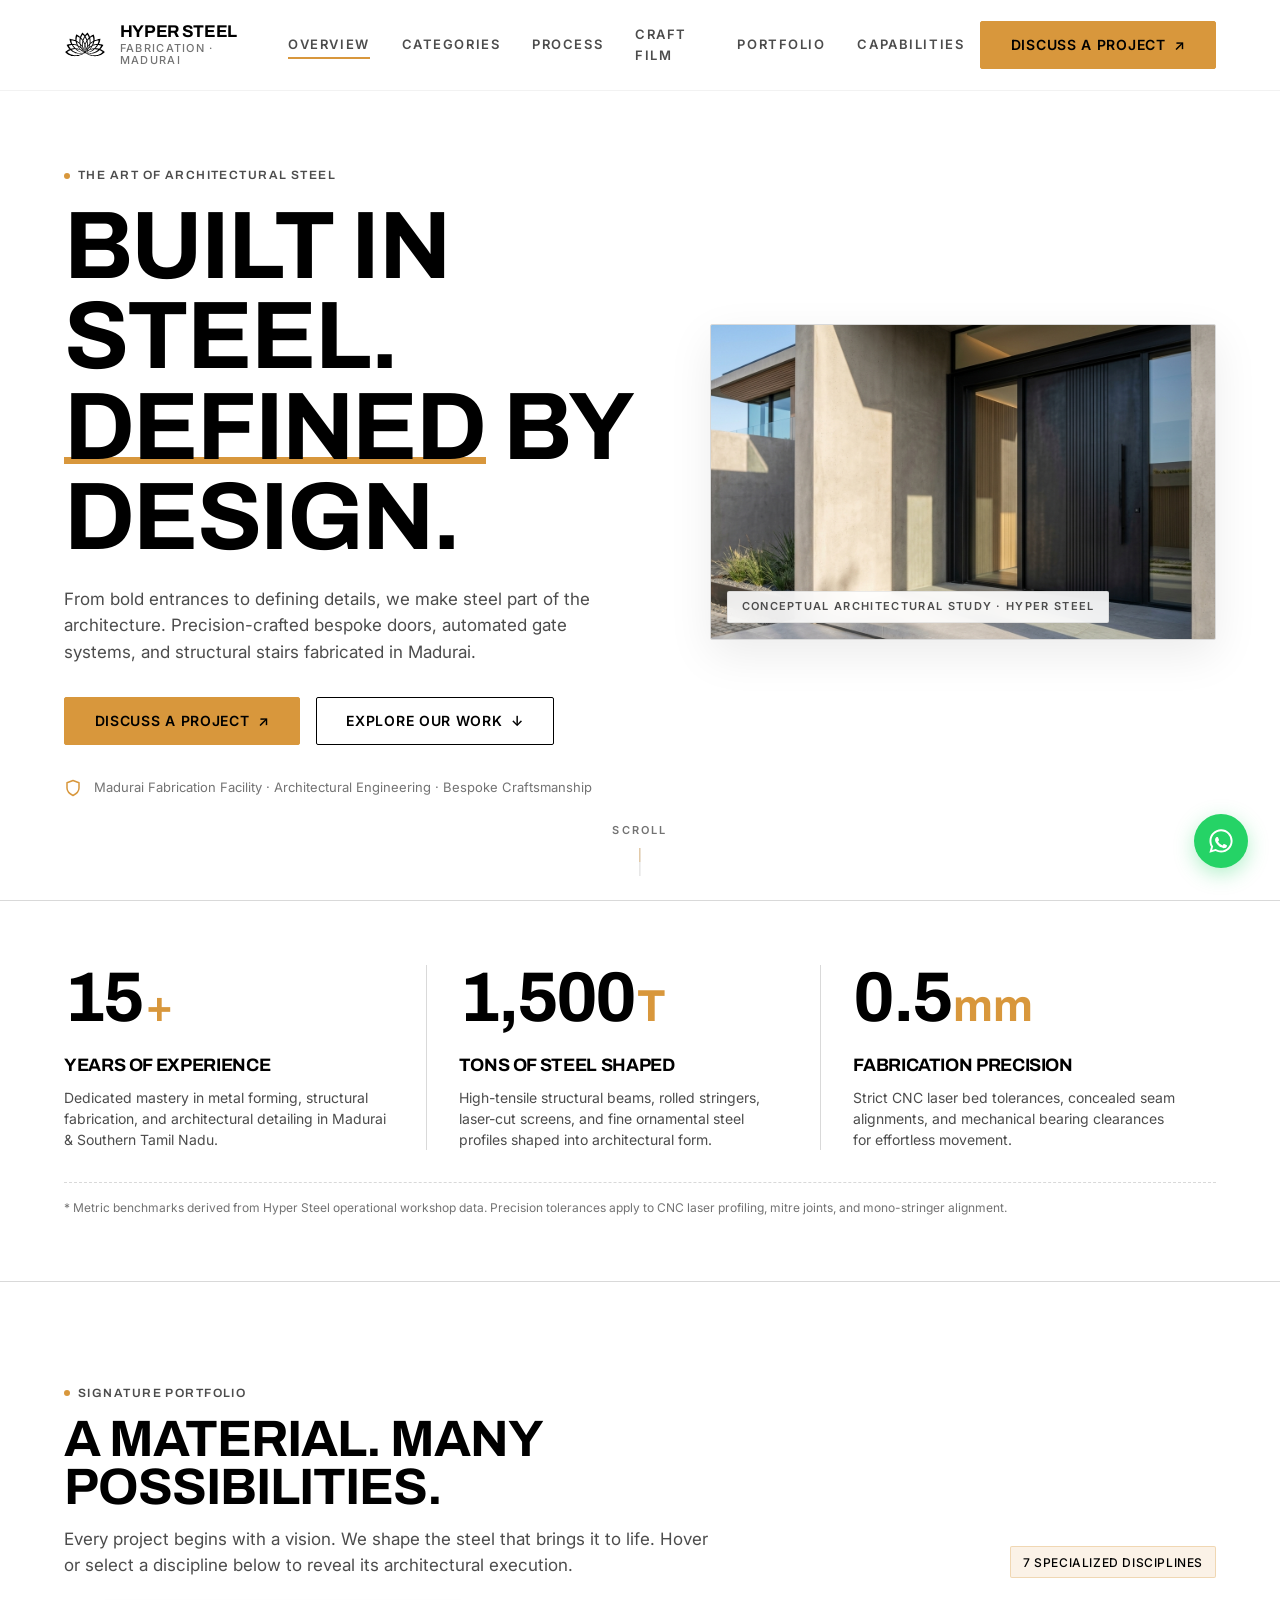
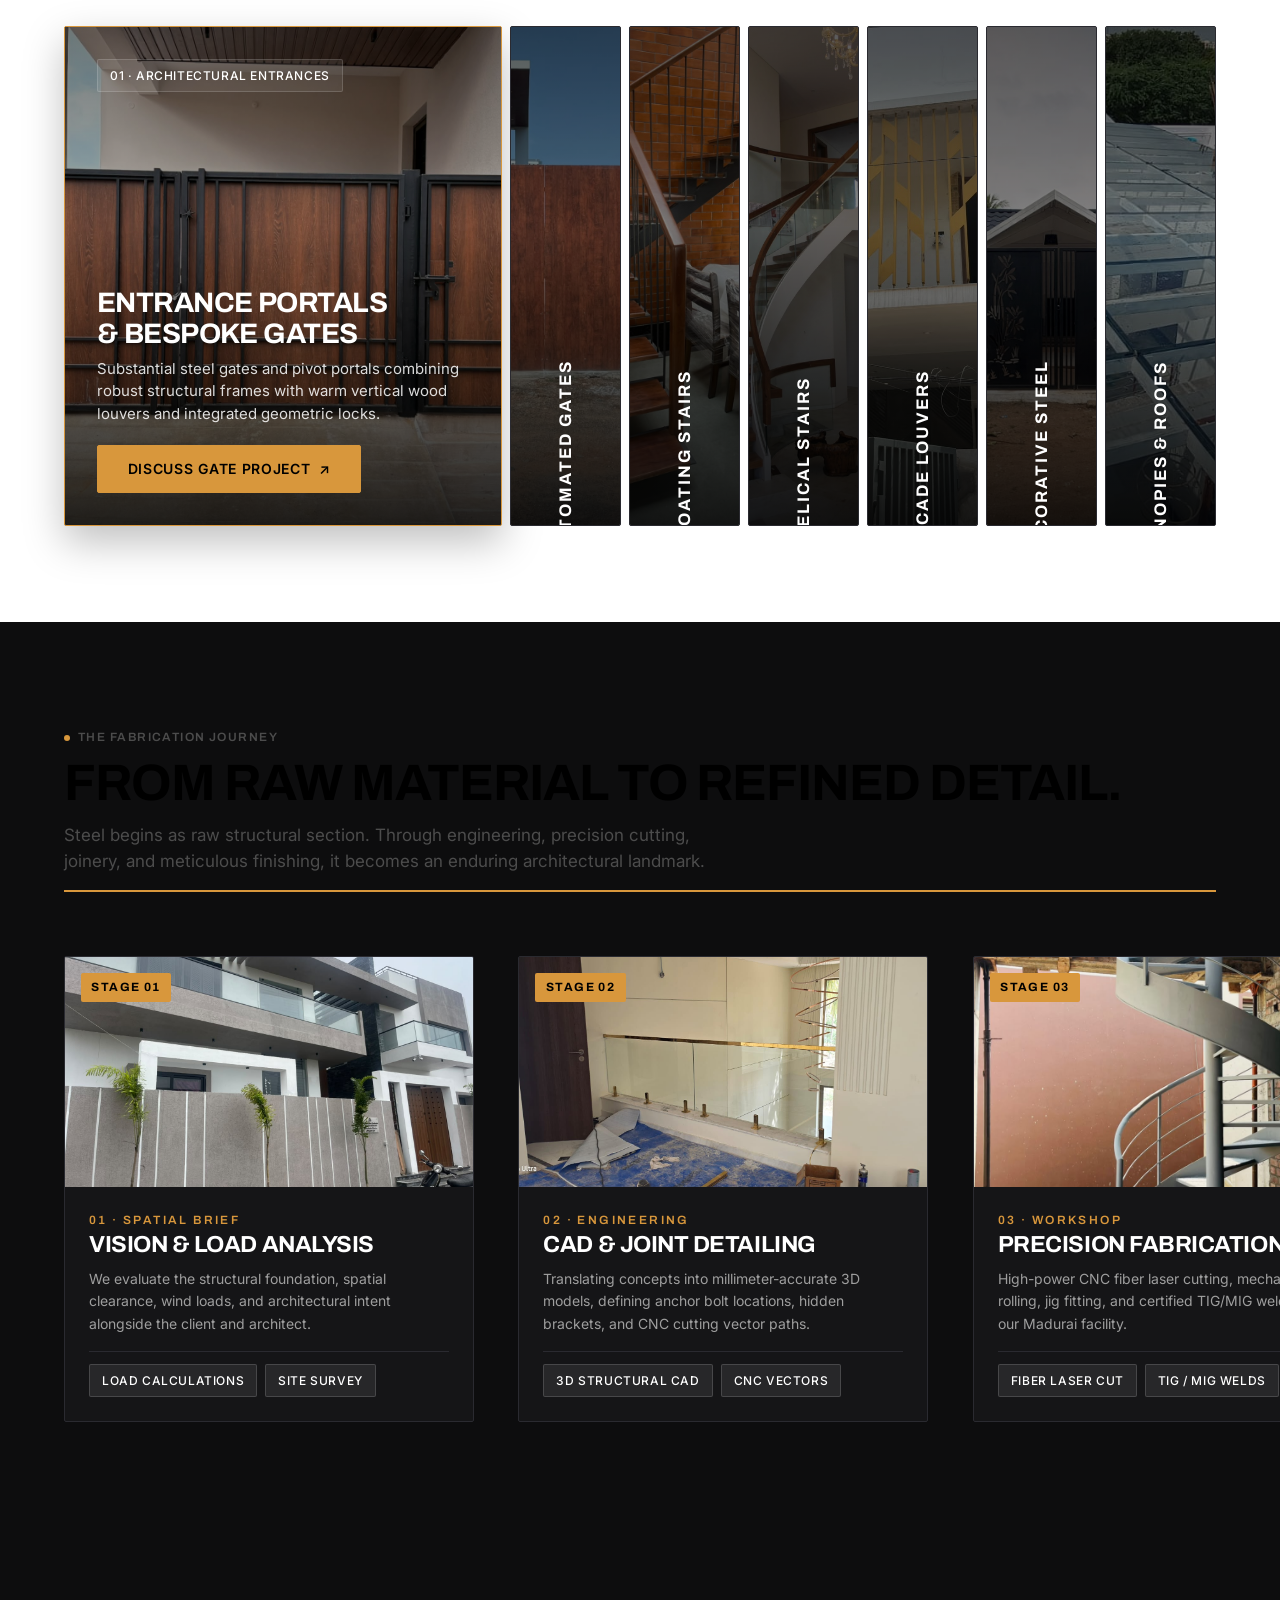
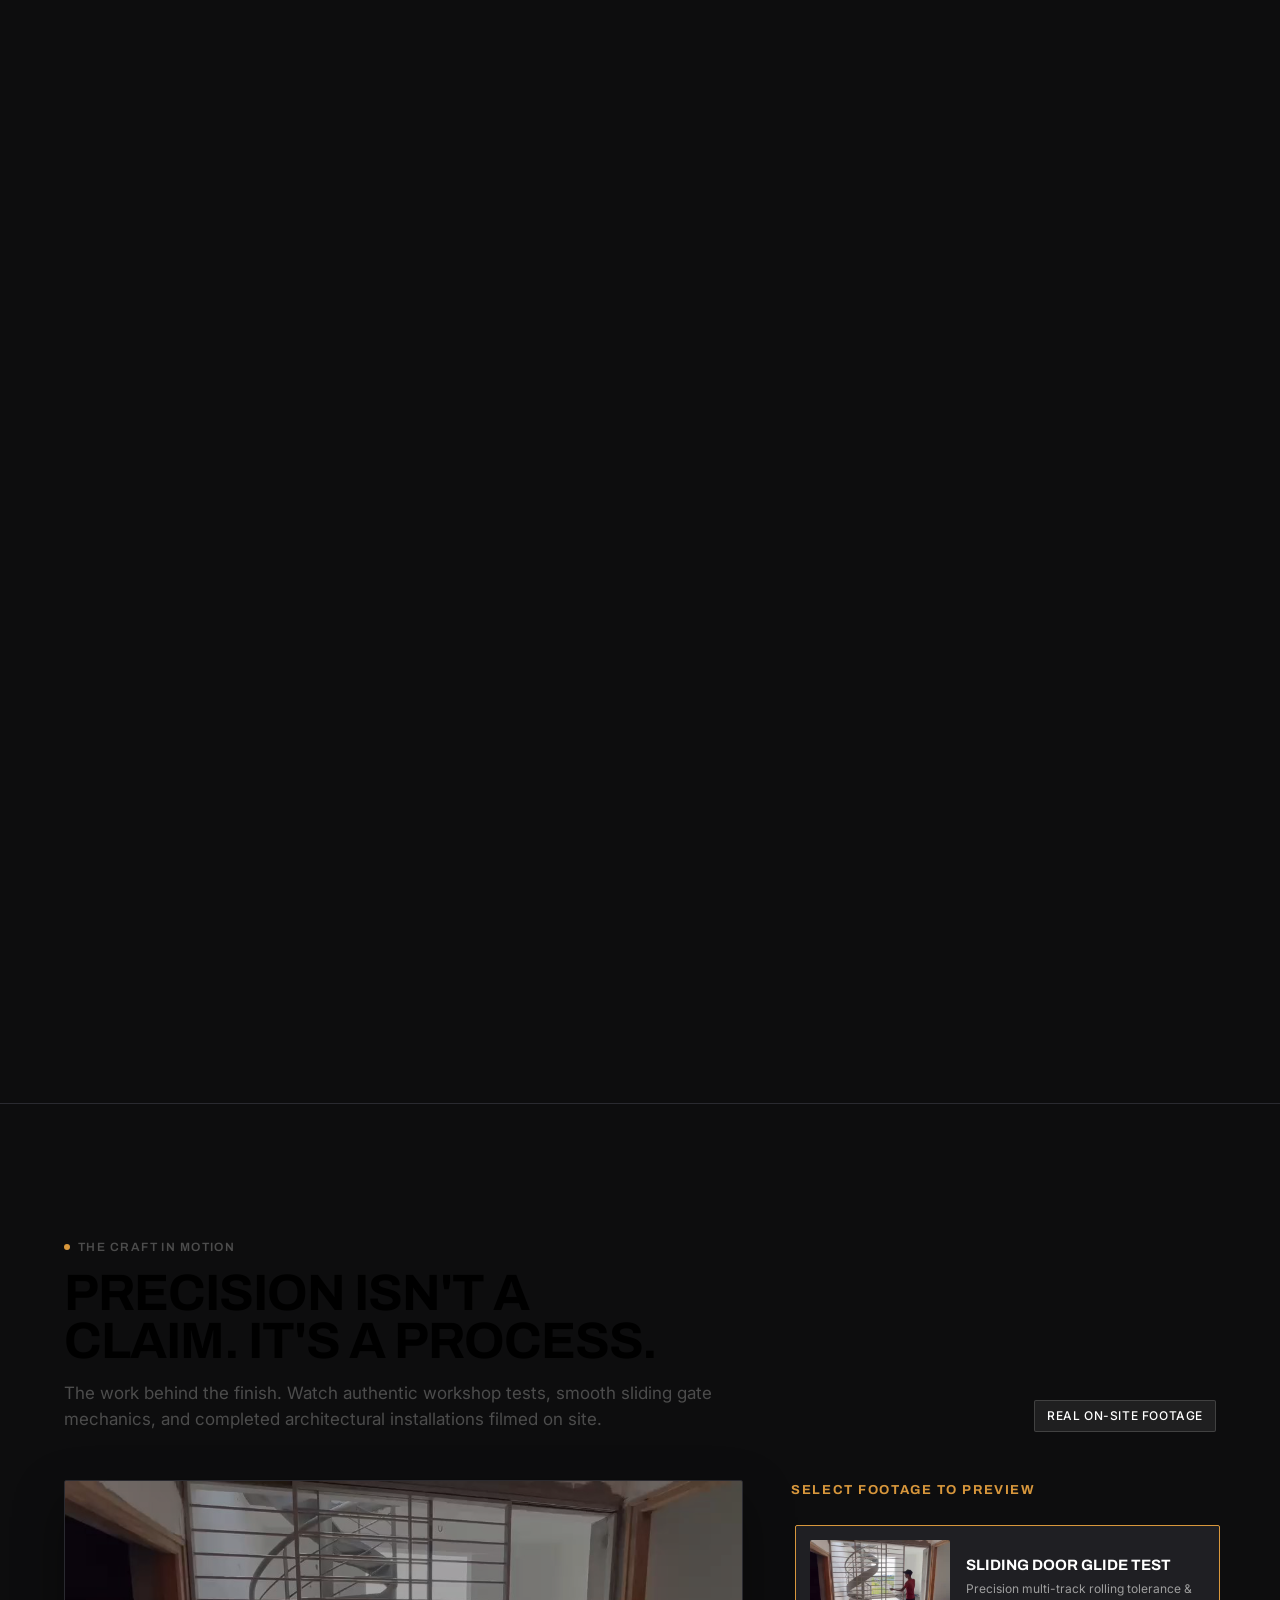
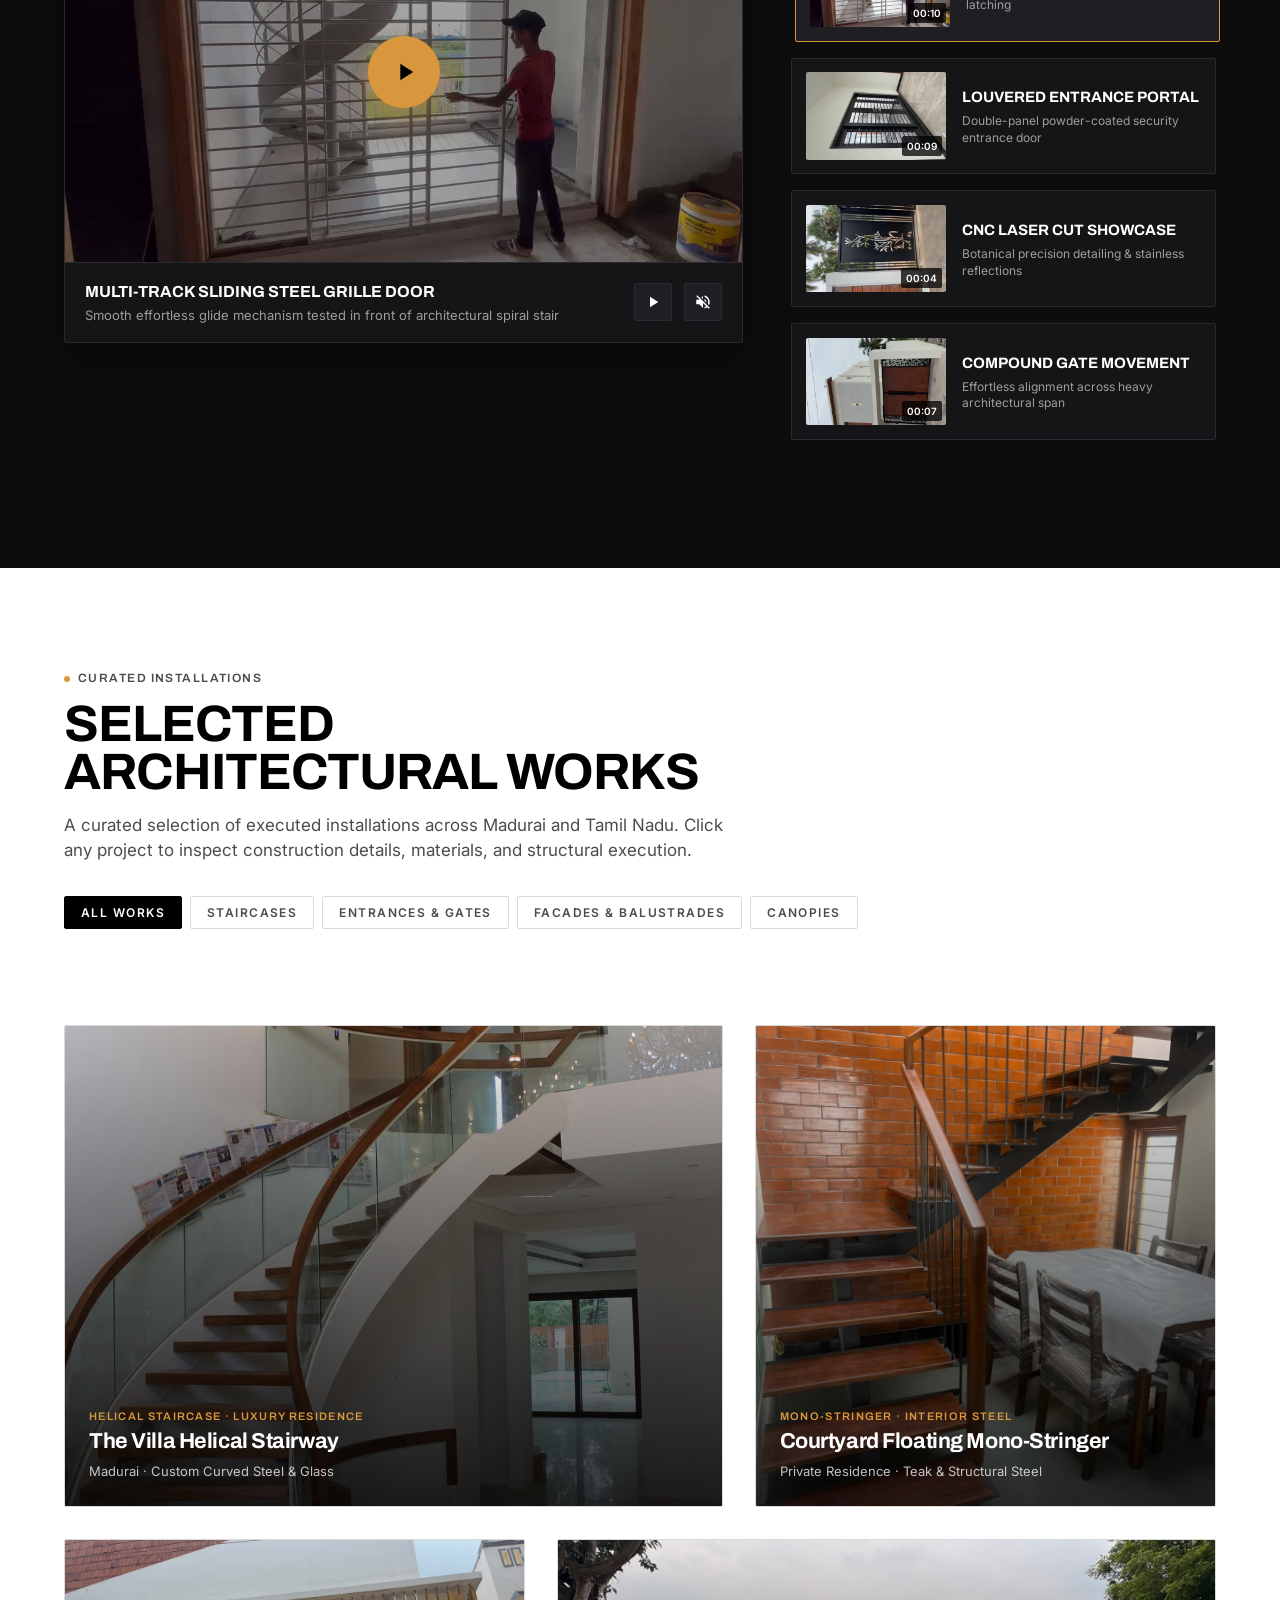
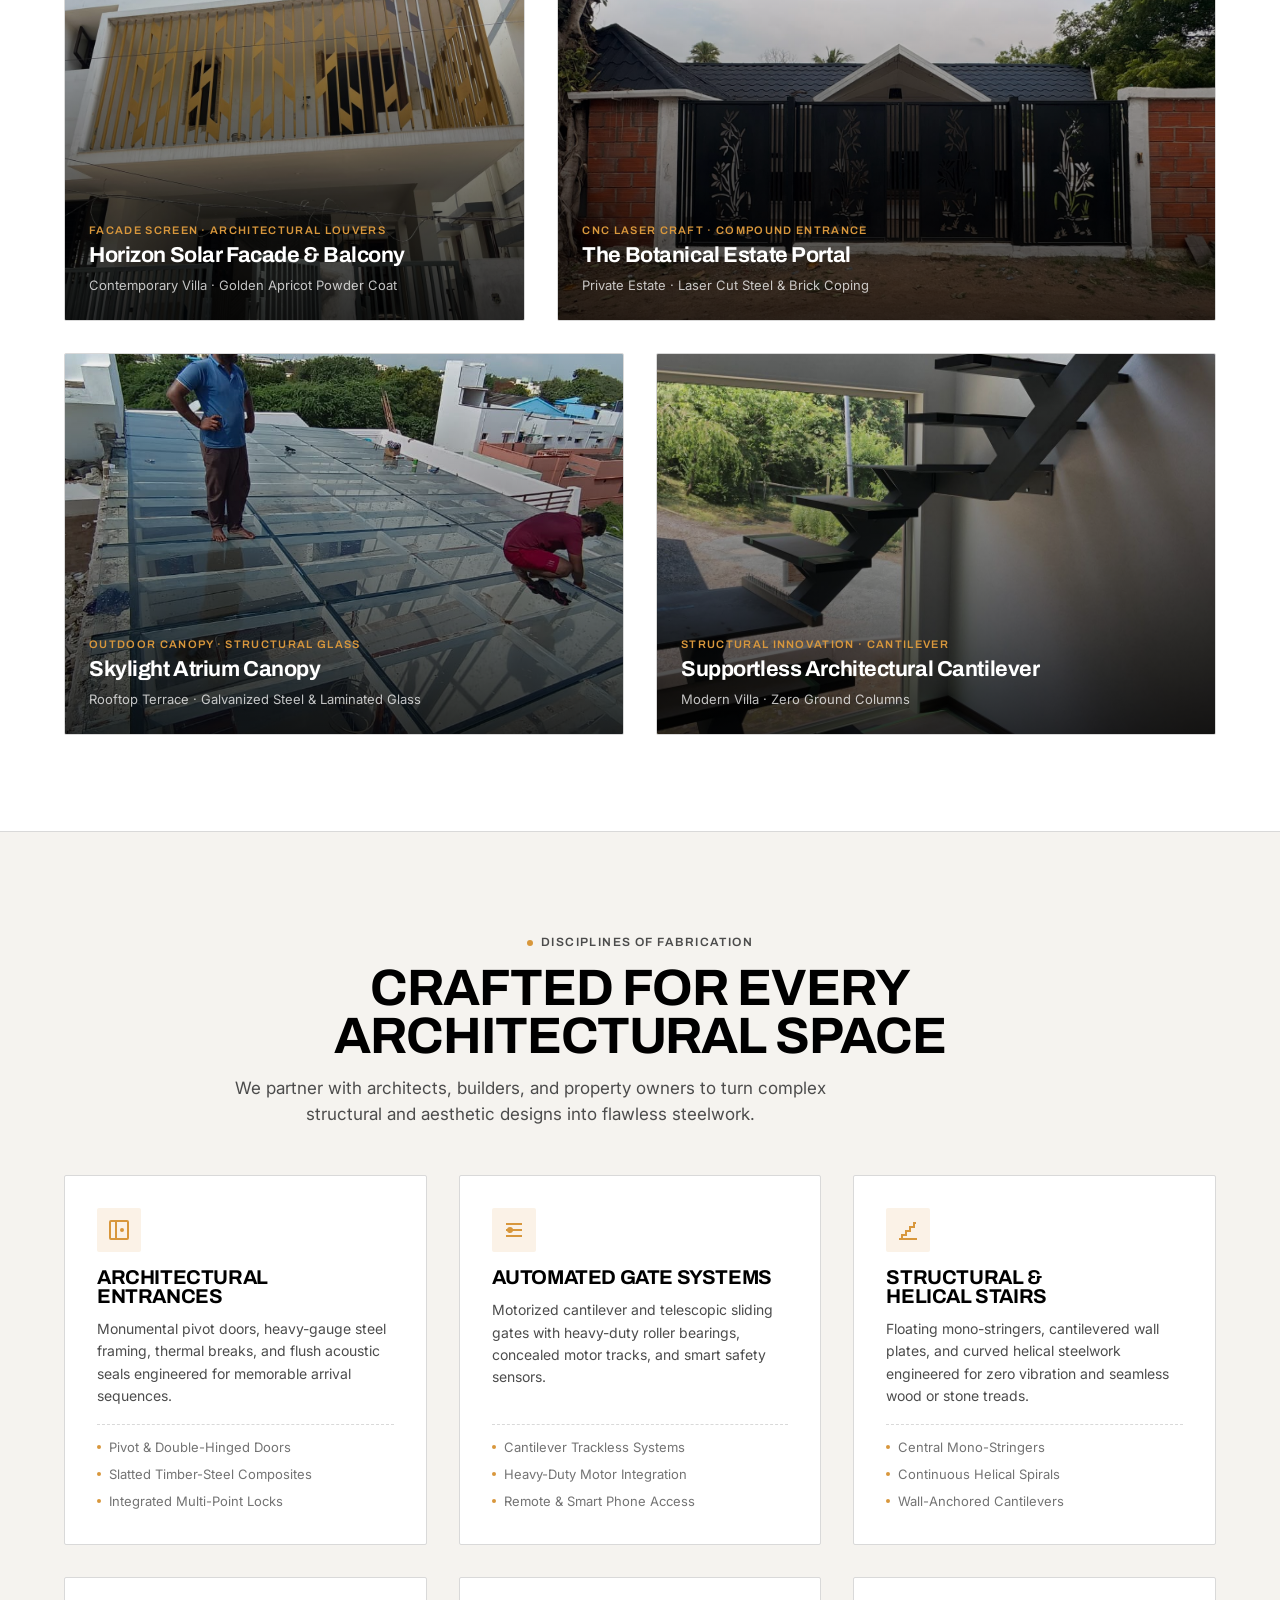
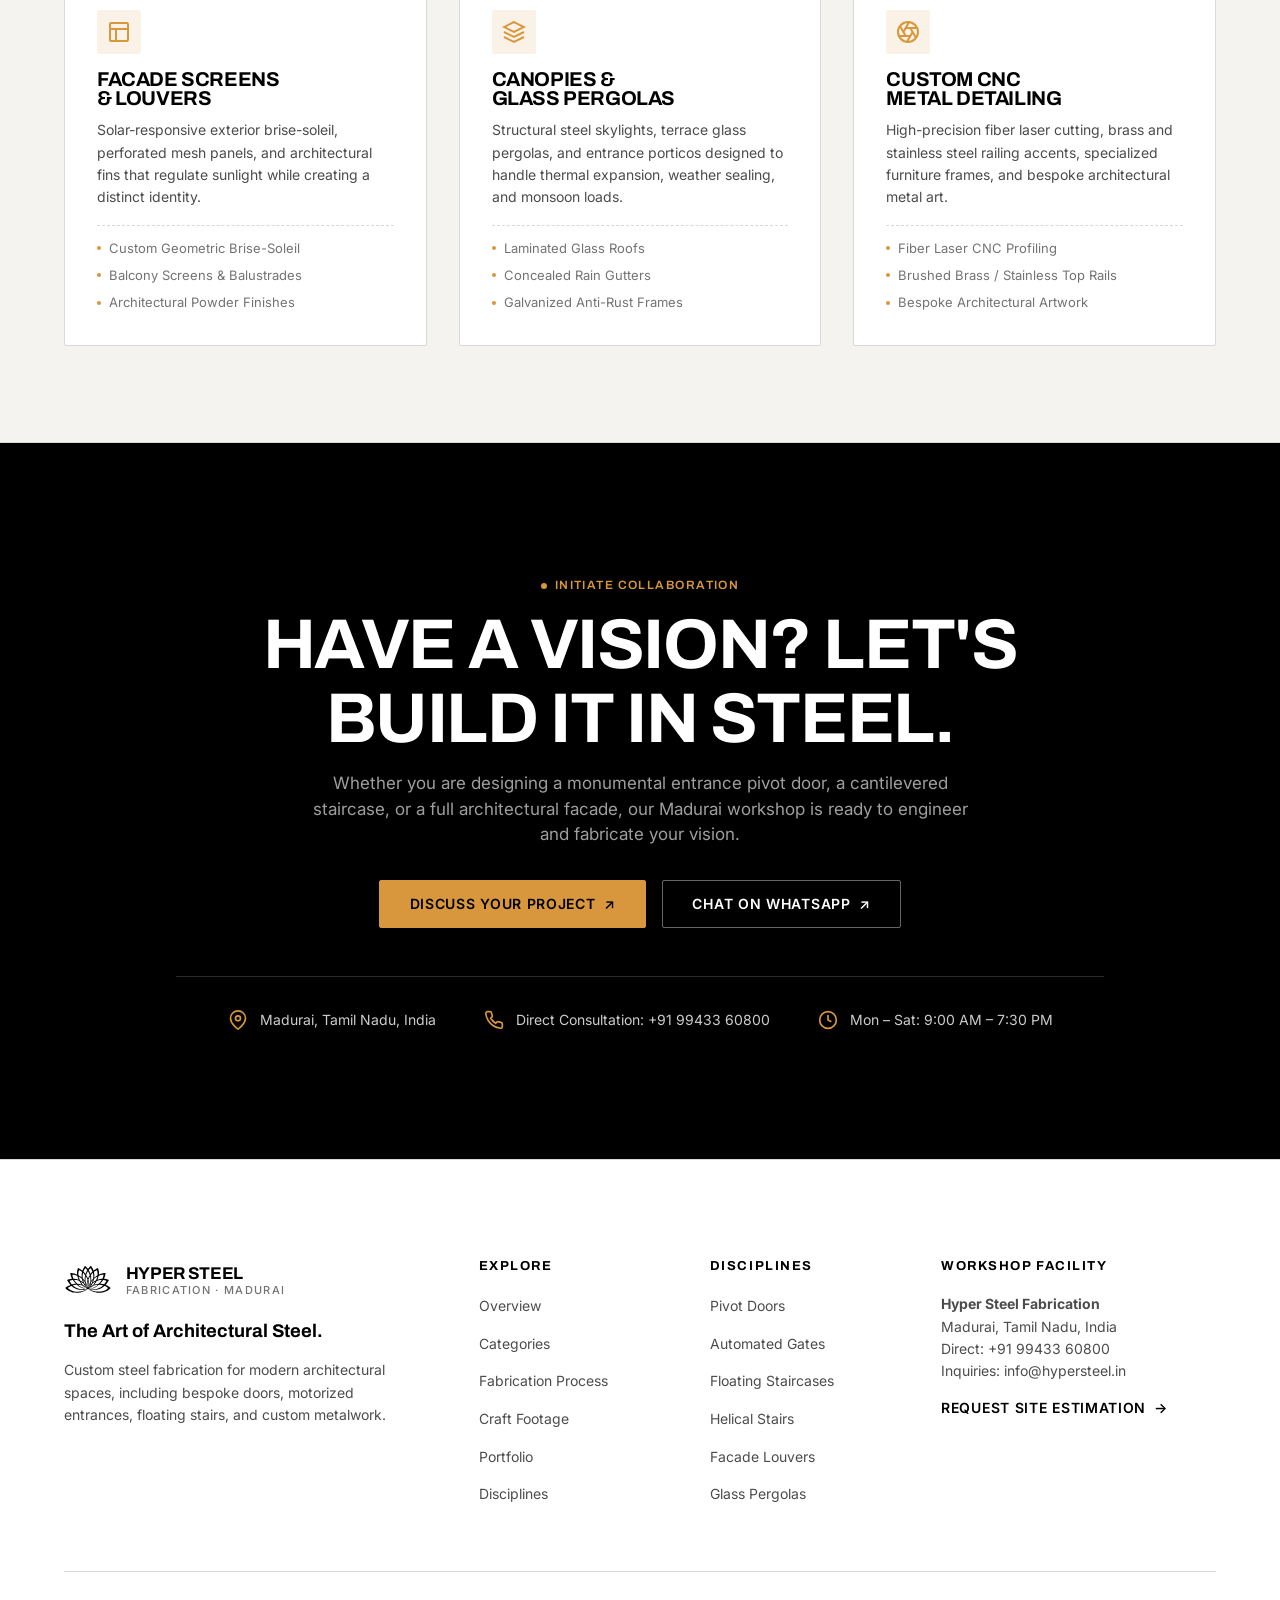
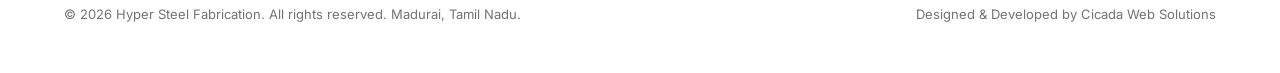
==== index.html @ 9705911a "First Commit" ====
<!DOCTYPE html>
<html lang="en">
<head>
  <meta charset="UTF-8">
  <meta name="viewport" content="width=device-width, initial-scale=1.0">
  <meta name="description" content="Hyper Steel Fabrication — Premium architectural steel fabrication in Madurai, Tamil Nadu. Bespoke steel doors, automated gate systems, floating staircases, helical stairs, canopies, and architectural metalwork.">
  <meta name="theme-color" content="#0D0D0E">

  <!-- Open Graph / Meta -->
  <meta property="og:type" content="website">
  <meta property="og:title" content="Hyper Steel Fabrication — The Art of Architectural Steel">
  <meta property="og:description" content="From bold entrances to defining details, we make steel part of the architecture. Bespoke fabrication in Madurai, Tamil Nadu.">
  <meta property="og:image" content="assets/generated/hero_architectural_steel.jpg">

  <title>Hyper Steel Fabrication — The Art of Architectural Steel · Madurai</title>

  <!-- Google Fonts: Archivo (Headings) & Inter (Body/UI) -->
  <link rel="preconnect" href="https://fonts.googleapis.com">
  <link rel="preconnect" href="https://fonts.gstatic.com" crossorigin>
  <link href="https://fonts.googleapis.com/css2?family=Archivo:ital,wght@0,400;0,500;0,600;0,700;0,800;1,600&family=Inter:wght@300;400;500;600;700&display=swap" rel="stylesheet">

  <!-- Core Design Tokens & Stylesheets -->
  <link rel="stylesheet" href="css/tokens.css">
  <link rel="stylesheet" href="css/base.css">
  <link rel="stylesheet" href="css/components.css">
  <link rel="stylesheet" href="css/sections.css">

  <style>
    /* Inlined enhancement for the authoritative vector brand mark */
    .brand-logo__mark {
      width: 42px;
      height: 42px;
      background-color: var(--color-black);
      -webkit-mask: url('assets/logo_vector.svg') no-repeat center / contain;
      mask: url('assets/logo_vector.svg') no-repeat center / contain;
      transition: background-color var(--duration-fast) ease, transform var(--duration-fast) ease;
      display: inline-block;
      flex-shrink: 0;
    }
    .brand-logo:hover .brand-logo__mark {
      background-color: var(--color-apricot);
      transform: scale(1.05);
    }
    .site-footer .brand-logo__mark {
      width: 48px;
      height: 48px;
    }

    /* Lightbox Modal Enhancements */
    .project-lightbox {
      position: fixed;
      inset: 0;
      z-index: var(--z-modal);
      display: flex;
      align-items: center;
      justify-content: center;
      opacity: 0;
      pointer-events: none;
      transition: opacity var(--duration-normal) ease;
    }
    .project-lightbox.is-active {
      opacity: 1;
      pointer-events: auto;
    }
    .lightbox__backdrop {
      position: absolute;
      inset: 0;
      background-color: rgba(0, 0, 0, 0.85);
      backdrop-filter: blur(8px);
      -webkit-backdrop-filter: blur(8px);
    }
    .lightbox__box {
      position: relative;
      z-index: 2;
      max-width: 900px;
      width: 92%;
      max-height: 90vh;
      background: var(--color-dark-surface);
      border: 1px solid var(--color-dark-border);
      border-radius: var(--radius-sm);
      overflow: hidden;
      display: flex;
      flex-direction: column;
      box-shadow: 0 25px 60px rgba(0,0,0,0.5);
    }
    .lightbox__media-wrap {
      width: 100%;
      height: clamp(300px, 55vh, 520px);
      background-color: #000;
      position: relative;
    }
    .lightbox__image {
      width: 100%;
      height: 100%;
      object-fit: contain;
    }
    .lightbox__info {
      padding: 1.5rem;
      background: var(--color-dark-card);
      color: var(--color-white);
    }
    .lightbox__close {
      position: absolute;
      top: 1rem;
      right: 1rem;
      width: 40px;
      height: 40px;
      background: rgba(0,0,0,0.6);
      border: 1px solid rgba(255,255,255,0.2);
      border-radius: var(--radius-sm);
      color: #fff;
      display: flex;
      align-items: center;
      justify-content: center;
      cursor: pointer;
      z-index: 10;
      transition: background var(--duration-fast) ease;
    }
    .lightbox__close:hover {
      background: var(--color-apricot);
      color: #000;
    }
  </style>
</head>
<body>
  <!-- Accessible Skip Link -->
  <a href="#main-content" class="skip-link">Skip to main content</a>

  <!-- ========================================================================
       01 — HEADER & NAVIGATION
       ======================================================================== -->
  <header class="site-header" role="banner">
    <div class="container">
      <div class="site-header__inner">
        <!-- Authoritative Brand Logo -->
        <a href="#hero" class="brand-logo" aria-label="Hyper Steel Fabrication Homepage">
          <span class="brand-logo__mark" aria-hidden="true"></span>
          <div class="brand-logo__meta">
            <span class="brand-logo__name">HYPER STEEL</span>
            <span class="brand-logo__location">Fabrication · Madurai</span>
          </div>
        </a>

        <!-- Desktop Navigation -->
        <nav class="site-nav" role="navigation" aria-label="Primary Navigation">
          <a href="#hero" class="site-nav__link is-active">Overview</a>
          <a href="#gallery" class="site-nav__link">Categories</a>
          <a href="#timeline" class="site-nav__link">Process</a>
          <a href="#craft-videos" class="site-nav__link">Craft Film</a>
          <a href="#projects" class="site-nav__link">Portfolio</a>
          <a href="#capabilities" class="site-nav__link">Capabilities</a>
        </nav>

        <!-- Actions -->
        <div class="header-actions">
          <button type="button" class="btn btn--primary js-open-enquiry" data-service="General Project Consultation">
            <span>Discuss a Project</span>
            <span class="btn__icon" aria-hidden="true">↗</span>
          </button>
          
          <button type="button" class="mobile-menu-btn" aria-label="Toggle navigation menu" aria-expanded="false" aria-controls="mobile-drawer">
            <span></span>
            <span></span>
            <span></span>
          </button>
        </div>
      </div>
    </div>
  </header>

  <!-- Mobile Drawer Menu -->
  <div class="mobile-drawer__backdrop" aria-hidden="true"></div>
  <div id="mobile-drawer" class="mobile-drawer" role="dialog" aria-modal="true" aria-label="Navigation Menu">
    <div>
      <div class="mobile-drawer__header">
        <a href="#hero" class="brand-logo">
          <span class="brand-logo__mark" aria-hidden="true"></span>
          <div class="brand-logo__meta">
            <span class="brand-logo__name">HYPER STEEL</span>
            <span class="brand-logo__location">Madurai, TN</span>
          </div>
        </a>
        <button type="button" class="mobile-drawer__close modal-close-btn" aria-label="Close navigation menu">✕</button>
      </div>

      <nav class="mobile-drawer__nav">
        <a href="#hero" class="mobile-drawer__link">01 · Overview</a>
        <a href="#gallery" class="mobile-drawer__link">02 · Categories</a>
        <a href="#timeline" class="mobile-drawer__link">03 · Process</a>
        <a href="#craft-videos" class="mobile-drawer__link">04 · Craft Film</a>
        <a href="#projects" class="mobile-drawer__link">05 · Portfolio</a>
        <a href="#capabilities" class="mobile-drawer__link">06 · Capabilities</a>
        <a href="#contact" class="mobile-drawer__link">07 · Contact</a>
      </nav>
    </div>

    <div>
      <p style="font-size: 0.8125rem; color: var(--color-text-muted); margin-bottom: 1rem;">
        Custom architectural steel fabrication for residences, commercial landmarks, and discerning architects across Tamil Nadu.
      </p>
      <button type="button" class="btn btn--primary js-open-enquiry" style="width: 100%;">
        <span>Discuss Your Project</span>
        <span class="btn__icon" aria-hidden="true">↗</span>
      </button>
    </div>
  </div>

  <main id="main-content">
    <!-- ========================================================================
         02 — HERO SECTION: THE ART OF ARCHITECTURAL STEEL
         ======================================================================== -->
    <section id="hero" class="hero" aria-label="Introduction">
      <div class="container">
        <div class="hero__grid">
          <!-- Text Content -->
          <div class="hero__content">
            <div class="eyebrow hero__eyebrow">
              <span class="eyebrow__dot" aria-hidden="true"></span>
              <span>The Art of Architectural Steel</span>
            </div>

            <h1 class="hero__headline">
              BUILT IN STEEL.<br>
              <span class="highlight-word">DEFINED</span> BY DESIGN.
            </h1>

            <p class="hero__lead">
              From bold entrances to defining details, we make steel part of the architecture. Precision-crafted bespoke doors, automated gate systems, and structural stairs fabricated in Madurai.
            </p>

            <div class="hero__actions">
              <button type="button" class="btn btn--primary js-open-enquiry" data-service="Architectural Entrance">
                <span>Discuss a Project</span>
                <span class="btn__icon" aria-hidden="true">↗</span>
              </button>

              <a href="#gallery" class="btn btn--secondary btn--down">
                <span>Explore Our Work</span>
                <span class="btn__icon" aria-hidden="true">↓</span>
              </a>
            </div>

            <div class="hero__footer-note">
              <svg width="18" height="18" viewBox="0 0 24 24" fill="none" stroke="currentColor" stroke-width="2" stroke-linecap="round" stroke-linejoin="round" aria-hidden="true">
                <path d="M12 22s8-4 8-10V5l-8-3-8 3v7c0 6 8 10 8 10z"></path>
              </svg>
              <span>Madurai Fabrication Facility · Architectural Engineering · Bespoke Craftsmanship</span>
            </div>
          </div>

          <!-- Hero Architectural Media Display -->
          <div class="hero__media-wrapper">
            <div class="hero__media-card">
              <img 
                src="assets/generated/hero_architectural_steel.jpg" 
                alt="Bespoke monumental black architectural steel pivot door set in natural limestone portico"
                class="hero__image"
                width="1600"
                height="1000"
                fetchpriority="high"
              >
              <div class="hero__media-badge">
                <span>Conceptual Architectural Study · Hyper Steel</span>
              </div>
            </div>
          </div>
        </div>
      </div>

      <!-- Scroll cue -->
      <div class="hero__scroll-indicator" role="button" tabindex="0" aria-label="Scroll to metrics section">
        <span>Scroll</span>
        <div class="hero__scroll-line" aria-hidden="true"></div>
      </div>
    </section>

    <!-- ========================================================================
         03 — THE NUMBERS: PROOF OF CRAFT
         ======================================================================== -->
    <section id="metrics" class="metrics-section" aria-label="Fabrication Metrics">
      <div class="container">
        <div class="metrics-grid">
          <!-- Metric 1 -->
          <div class="metric-item">
            <div class="metric-item__value-wrap">
              <span class="metric-item__number" data-target="15">15</span>
              <span class="metric-item__accent">+</span>
            </div>
            <div class="metric-item__label">Years of Experience</div>
            <p class="metric-item__desc">
              Dedicated mastery in metal forming, structural fabrication, and architectural detailing in Madurai & Southern Tamil Nadu.
            </p>
          </div>

          <!-- Metric 2 -->
          <div class="metric-item">
            <div class="metric-item__value-wrap">
              <span class="metric-item__number" data-target="1500">1,500</span>
              <span class="metric-item__accent">T</span>
            </div>
            <div class="metric-item__label">Tons of Steel Shaped</div>
            <p class="metric-item__desc">
              High-tensile structural beams, rolled stringers, laser-cut screens, and fine ornamental steel profiles shaped into architectural form.
            </p>
          </div>

          <!-- Metric 3 -->
          <div class="metric-item">
            <div class="metric-item__value-wrap">
              <span class="metric-item__number" data-target="0.5" data-decimal="true">0.5</span>
              <span class="metric-item__accent">mm</span>
            </div>
            <div class="metric-item__label">Fabrication Precision</div>
            <p class="metric-item__desc">
              Strict CNC laser bed tolerances, concealed seam alignments, and mechanical bearing clearances for effortless movement.
            </p>
          </div>
        </div>

        <div class="metrics-footnote">
          * Metric benchmarks derived from Hyper Steel operational workshop data. Precision tolerances apply to CNC laser profiling, mitre joints, and mono-stringer alignment.
        </div>
      </div>
    </section>

    <!-- ========================================================================
         04 — SIGNATURE CATEGORY GALLERY (THE MAIN INTERACTION)
         ======================================================================== -->
    <section id="gallery" class="gallery-section" aria-label="Signature Categories">
      <div class="container">
        <div class="section-header section-header--split">
          <div class="section-header__text">
            <div class="eyebrow">
              <span class="eyebrow__dot" aria-hidden="true"></span>
              <span>Signature Portfolio</span>
            </div>
            <h2 class="section-title">A MATERIAL. MANY POSSIBILITIES.</h2>
            <p class="section-lead">
              Every project begins with a vision. We shape the steel that brings it to life. Hover or select a discipline below to reveal its architectural execution.
            </p>
          </div>
          <div class="section-header__badge">
            <span class="badge badge--apricot">7 Specialized Disciplines</span>
          </div>
        </div>

        <!-- 7 Narrow Vertical Interactive Panels -->
        <div class="category-gallery" role="tablist" aria-label="Steel Fabrication Categories">
          
          <!-- Panel 1: Architectural Entrances -->
          <div class="category-panel is-expanded" role="tab" tabindex="0" aria-expanded="true" aria-label="Architectural Entrances">
            <div class="category-panel__media-bg">
              <img src="assets/stylish_gate.jpeg" alt="Architectural blackened steel entrance gate with vertical timber panels" class="category-panel__img" loading="lazy">
              <div class="category-panel__overlay"></div>
            </div>

            <!-- Vertical Collapsed State Label -->
            <div class="category-panel__collapsed-label" aria-hidden="true">
              <span class="panel-index">01</span>
              <span class="panel-vertical-title">ENTRANCES</span>
            </div>

            <!-- Expanded State Details -->
            <div class="category-panel__expanded-content">
              <div class="expanded-top">
                <span class="badge badge--dark">01 · ARCHITECTURAL ENTRANCES</span>
              </div>
              <div class="expanded-bottom">
                <h3 class="expanded-title">ENTRANCE PORTALS & BESPOKE GATES</h3>
                <p class="expanded-desc">
                  Substantial steel gates and pivot portals combining robust structural frames with warm vertical wood louvers and integrated geometric locks.
                </p>
                <div class="category-panel__cta">
                  <button type="button" class="btn btn--primary js-open-enquiry" data-service="Architectural Entrances">
                    <span>Discuss Gate Project</span>
                    <span class="btn__icon" aria-hidden="true">↗</span>
                  </button>
                </div>
              </div>
            </div>
          </div>

          <!-- Panel 2: Automated Gates -->
          <div class="category-panel" role="tab" tabindex="0" aria-expanded="false" aria-label="Automated Gates">
            <div class="category-panel__media-bg">
              <img src="assets/automated_gate.jpeg" alt="Automated motorized compound gate with laser cut decorative panel" class="category-panel__img" loading="lazy">
              <div class="category-panel__overlay"></div>
            </div>

            <div class="category-panel__collapsed-label" aria-hidden="true">
              <span class="panel-index">02</span>
              <span class="panel-vertical-title">AUTOMATED GATES</span>
            </div>

            <div class="category-panel__expanded-content">
              <div class="expanded-top">
                <span class="badge badge--dark">02 · AUTOMATION</span>
              </div>
              <div class="expanded-bottom">
                <h3 class="expanded-title">MOTORIZED & CANTILEVER GATES</h3>
                <p class="expanded-desc">
                  Heavy-duty electric automation mechanisms integrated within architectural facades, featuring custom CNC geometric screens and remote motor drive.
                </p>
                <div class="category-panel__cta">
                  <button type="button" class="btn btn--primary js-open-enquiry" data-service="Automated Gate Systems">
                    <span>Enquire Automation</span>
                    <span class="btn__icon" aria-hidden="true">↗</span>
                  </button>
                </div>
              </div>
            </div>
          </div>

          <!-- Panel 3: Cantilever & Floating Stairs -->
          <div class="category-panel" role="tab" tabindex="0" aria-expanded="false" aria-label="Floating Stairs">
            <div class="category-panel__media-bg">
              <img src="assets/floating_staircase.jpeg" alt="Floating steel mono-stringer staircase with solid teakwood steps against brick wall" class="category-panel__img" loading="lazy">
              <div class="category-panel__overlay"></div>
            </div>

            <div class="category-panel__collapsed-label" aria-hidden="true">
              <span class="panel-index">03</span>
              <span class="panel-vertical-title">FLOATING STAIRS</span>
            </div>

            <div class="category-panel__expanded-content">
              <div class="expanded-top">
                <span class="badge badge--dark">03 · STRUCTURAL CIRCULATION</span>
              </div>
              <div class="expanded-bottom">
                <h3 class="expanded-title">CANTILEVER & MONO-STRINGERS</h3>
                <p class="expanded-desc">
                  Sculpted central steel mono-stringers and wall-cantilevered brackets paired with solid hardwood treads, creating an open, weightless architectural ascent.
                </p>
                <div class="category-panel__cta">
                  <button type="button" class="btn btn--primary js-open-enquiry" data-service="Floating Steel Staircases">
                    <span>Explore Staircase Designs</span>
                    <span class="btn__icon" aria-hidden="true">↗</span>
                  </button>
                </div>
              </div>
            </div>
          </div>

          <!-- Panel 4: Curved & Helical Stairways -->
          <div class="category-panel" role="tab" tabindex="0" aria-expanded="false" aria-label="Curved Stairways">
            <div class="category-panel__media-bg">
              <img src="assets/stylish_curved_staircase.jpeg" alt="Helical curved steel staircase with curved glass balustrade and timber handrail" class="category-panel__img" loading="lazy">
              <div class="category-panel__overlay"></div>
            </div>

            <div class="category-panel__collapsed-label" aria-hidden="true">
              <span class="panel-index">04</span>
              <span class="panel-vertical-title">HELICAL STAIRS</span>
            </div>

            <div class="category-panel__expanded-content">
              <div class="expanded-top">
                <span class="badge badge--dark">04 · HELICAL GEOMETRY</span>
              </div>
              <div class="expanded-bottom">
                <h3 class="expanded-title">CURVED & SPIRAL SHOWCASES</h3>
                <p class="expanded-desc">
                  Monumental double-height helical steel staircases engineered with rolled plate stringers, radius-bent curved glass balustrades, and luxury timber accents.
                </p>
                <div class="category-panel__cta">
                  <button type="button" class="btn btn--primary js-open-enquiry" data-service="Helical & Spiral Staircases">
                    <span>Discuss Helical Stair</span>
                    <span class="btn__icon" aria-hidden="true">↗</span>
                  </button>
                </div>
              </div>
            </div>
          </div>

          <!-- Panel 5: Facade Louvers & Screens -->
          <div class="category-panel" role="tab" tabindex="0" aria-expanded="false" aria-label="Facade Louvers">
            <div class="category-panel__media-bg">
              <img src="assets/balcony.jpeg" alt="Modern villa facade with golden-apricot architectural steel vertical louvers" class="category-panel__img" loading="lazy">
              <div class="category-panel__overlay"></div>
            </div>

            <div class="category-panel__collapsed-label" aria-hidden="true">
              <span class="panel-index">05</span>
              <span class="panel-vertical-title">FACADE LOUVERS</span>
            </div>

            <div class="category-panel__expanded-content">
              <div class="expanded-top">
                <span class="badge badge--dark">05 · EXTERIOR ARCHITECTURE</span>
              </div>
              <div class="expanded-bottom">
                <h3 class="expanded-title">SOLAR BRISE-SOLEIL & BALCONIES</h3>
                <p class="expanded-desc">
                  Custom geometric steel facade louvers finished in architectural golden apricot, providing natural shading, ventilation, and distinct modernist exterior identity.
                </p>
                <div class="category-panel__cta">
                  <button type="button" class="btn btn--primary js-open-enquiry" data-service="Facade Screens & Balustrades">
                    <span>Enquire Facades</span>
                    <span class="btn__icon" aria-hidden="true">↗</span>
                  </button>
                </div>
              </div>
            </div>
          </div>

          <!-- Panel 6: Decorative Steelwork -->
          <div class="category-panel" role="tab" tabindex="0" aria-expanded="false" aria-label="Decorative Steelwork">
            <div class="category-panel__media-bg">
              <img src="assets/metal_gate.jpeg" alt="Black powder coated laser cut botanical steel gate with mirror backing" class="category-panel__img" loading="lazy">
              <div class="category-panel__overlay"></div>
            </div>

            <div class="category-panel__collapsed-label" aria-hidden="true">
              <span class="panel-index">06</span>
              <span class="panel-vertical-title">DECORATIVE STEEL</span>
            </div>

            <div class="category-panel__expanded-content">
              <div class="expanded-top">
                <span class="badge badge--dark">06 · CNC CRAFT</span>
              </div>
              <div class="expanded-bottom">
                <h3 class="expanded-title">PRECISION CNC LASER SCREENS</h3>
                <p class="expanded-desc">
                  Architectural metal screens with botanical and geometric motifs, precision cut with laser accuracy and backed by mirror stainless inserts for elevated privacy.
                </p>
                <div class="category-panel__cta">
                  <button type="button" class="btn btn--primary js-open-enquiry" data-service="Decorative Laser-Cut Steelwork">
                    <span>Custom CNC Patterns</span>
                    <span class="btn__icon" aria-hidden="true">↗</span>
                  </button>
                </div>
              </div>
            </div>
          </div>

          <!-- Panel 7: Canopies & Glass Roofs -->
          <div class="category-panel" role="tab" tabindex="0" aria-expanded="false" aria-label="Canopies and Pergolas">
            <div class="category-panel__media-bg">
              <img src="assets/rooftop_canopy_work.jpeg" alt="Steel and structural glass canopy roof installation on terrace" class="category-panel__img" loading="lazy">
              <div class="category-panel__overlay"></div>
            </div>

            <div class="category-panel__collapsed-label" aria-hidden="true">
              <span class="panel-index">07</span>
              <span class="panel-vertical-title">CANOPIES & ROOFS</span>
            </div>

            <div class="category-panel__expanded-content">
              <div class="expanded-top">
                <span class="badge badge--dark">07 · OUTDOOR STRUCTURES</span>
              </div>
              <div class="expanded-bottom">
                <h3 class="expanded-title">GLASS PERGOLAS & CANOPIES</h3>
                <p class="expanded-desc">
                  Engineered structural steel framework supporting laminated safety glass, designed to withstand weather, tropical monsoons, and thermal expansion.
                </p>
                <div class="category-panel__cta">
                  <button type="button" class="btn btn--primary js-open-enquiry" data-service="Steel Canopies & Pergolas">
                    <span>Discuss Canopy Project</span>
                    <span class="btn__icon" aria-hidden="true">↗</span>
                  </button>
                </div>
              </div>
            </div>
          </div>

        </div>
      </div>
    </section>

    <!-- ========================================================================
         05 — HORIZONTAL SCROLL TIMELINE: TRANSFORMATION OF STEEL
         ======================================================================== -->
    <section id="timeline" class="timeline-section" aria-label="Fabrication Process Timeline">
      <div class="timeline-pinned-container">
        <div class="container timeline-header-wrap">
          <div class="eyebrow">
            <span class="eyebrow__dot" aria-hidden="true"></span>
            <span>The Fabrication Journey</span>
          </div>
          <h2 class="section-title">FROM RAW MATERIAL TO REFINED DETAIL.</h2>
          <p class="section-lead">
            Steel begins as raw structural section. Through engineering, precision cutting, joinery, and meticulous finishing, it becomes an enduring architectural landmark.
          </p>
          <div class="timeline-progress-bar" aria-hidden="true">
            <div class="timeline-progress-fill"></div>
          </div>
        </div>

        <div class="timeline-track-wrapper">
          <div class="container">
            <div class="timeline-track">
              
              <!-- Stage 01 -->
              <div class="timeline-card">
                <div class="timeline-card__media">
                  <img src="assets/finished_exterior.jpeg" alt="Modern villa site evaluation" class="timeline-card__img" loading="lazy">
                  <div class="timeline-card__step-tag">STAGE 01</div>
                </div>
                <div class="timeline-card__body">
                  <div class="timeline-card__stage">01 · SPATIAL BRIEF</div>
                  <h3 class="timeline-card__title">VISION & LOAD ANALYSIS</h3>
                  <p class="timeline-card__text">
                    We evaluate the structural foundation, spatial clearance, wind loads, and architectural intent alongside the client and architect.
                  </p>
                  <div class="timeline-card__specs">
                    <span class="badge badge--dark">Load Calculations</span>
                    <span class="badge badge--dark">Site Survey</span>
                  </div>
                </div>
              </div>

              <!-- Stage 02 -->
              <div class="timeline-card">
                <div class="timeline-card__media">
                  <img src="assets/railing_1.jpeg" alt="CAD detailing for balustrades and steelwork" class="timeline-card__img" loading="lazy">
                  <div class="timeline-card__step-tag">STAGE 02</div>
                </div>
                <div class="timeline-card__body">
                  <div class="timeline-card__stage">02 · ENGINEERING</div>
                  <h3 class="timeline-card__title">CAD & JOINT DETAILING</h3>
                  <p class="timeline-card__text">
                    Translating concepts into millimeter-accurate 3D models, defining anchor bolt locations, hidden brackets, and CNC cutting vector paths.
                  </p>
                  <div class="timeline-card__specs">
                    <span class="badge badge--dark">3D Structural CAD</span>
                    <span class="badge badge--dark">CNC Vectors</span>
                  </div>
                </div>
              </div>

              <!-- Stage 03 -->
              <div class="timeline-card">
                <div class="timeline-card__media">
                  <img src="assets/spiral_staircase_work_2.jpeg" alt="Technicians fabricating steel spiral staircase" class="timeline-card__img" loading="lazy">
                  <div class="timeline-card__step-tag">STAGE 03</div>
                </div>
                <div class="timeline-card__body">
                  <div class="timeline-card__stage">03 · WORKSHOP</div>
                  <h3 class="timeline-card__title">PRECISION FABRICATION</h3>
                  <p class="timeline-card__text">
                    High-power CNC fiber laser cutting, mechanical plate rolling, jig fitting, and certified TIG/MIG welding inside our Madurai facility.
                  </p>
                  <div class="timeline-card__specs">
                    <span class="badge badge--dark">Fiber Laser Cut</span>
                    <span class="badge badge--dark">TIG / MIG Welds</span>
                  </div>
                </div>
              </div>

              <!-- Stage 04 -->
              <div class="timeline-card">
                <div class="timeline-card__media">
                  <img src="assets/supportless_steel_staircase.jpeg" alt="Steel staircase with anti-corrosion primer and satin finish" class="timeline-card__img" loading="lazy">
                  <div class="timeline-card__step-tag">STAGE 04</div>
                </div>
                <div class="timeline-card__body">
                  <div class="timeline-card__stage">04 · PROTECTION</div>
                  <h3 class="timeline-card__title">SURFACE & FINISHING</h3>
                  <p class="timeline-card__text">
                    Abrasive blast cleaning, multi-coat zinc phosphate anti-corrosion primer, and electrostatic architectural powder coating baked for extreme durability.
                  </p>
                  <div class="timeline-card__specs">
                    <span class="badge badge--dark">Zinc Epoxy Base</span>
                    <span class="badge badge--dark">Electrostatic Coat</span>
                  </div>
                </div>
              </div>

              <!-- Stage 05 -->
              <div class="timeline-card">
                <div class="timeline-card__media">
                  <img src="assets/rooftop_canopy_work.jpeg" alt="Installation crew anchoring glass and steel pergola on roof" class="timeline-card__img" loading="lazy">
                  <div class="timeline-card__step-tag">STAGE 05</div>
                </div>
                <div class="timeline-card__body">
                  <div class="timeline-card__stage">05 · HANDOVER</div>
                  <h3 class="timeline-card__title">INSTALLATION & ALIGNMENT</h3>
                  <p class="timeline-card__text">
                    Laser-guided site leveling, heavy structural chemical anchoring, mechanical testing of motors and pivots, and flawless architectural delivery.
                  </p>
                  <div class="timeline-card__specs">
                    <span class="badge badge--dark">Laser Leveling</span>
                    <span class="badge badge--dark">Final Commissioning</span>
                  </div>
                </div>
              </div>

            </div>
          </div>
        </div>
      </div>
    </section>

    <!-- ========================================================================
         06 — WORKING VIDEOS: PRECISION ISN'T A CLAIM. IT'S A PROCESS.
         ======================================================================== -->
    <section id="craft-videos" class="videos-section" aria-label="Process Films">
      <div class="container">
        <div class="section-header section-header--split">
          <div class="section-header__text">
            <div class="eyebrow">
              <span class="eyebrow__dot" aria-hidden="true"></span>
              <span>The Craft In Motion</span>
            </div>
            <h2 class="section-title">PRECISION ISN'T A CLAIM. IT'S A PROCESS.</h2>
            <p class="section-lead">
              The work behind the finish. Watch authentic workshop tests, smooth sliding gate mechanics, and completed architectural installations filmed on site.
            </p>
          </div>
          <div>
            <span class="badge badge--dark">Real On-Site Footage</span>
          </div>
        </div>

        <div class="video-showcase-grid">
          <!-- Dominant Cinema Player -->
          <div class="cinema-player" aria-label="Video Player">
            <div class="cinema-player__video-wrapper">
              <video 
                class="cinema-player__video" 
                src="assets/sliding_door.mp4" 
                poster="assets/video_posters/sliding_door_poster.jpg"
                playsinline 
                muted 
                preload="metadata">
                <p>Your browser does not support HTML5 video. Please download the clip to view.</p>
              </video>
              <div class="cinema-player__overlay-play" role="button" tabindex="0" aria-label="Play Video">
                <div class="cinema-player__play-btn">
                  <svg viewBox="0 0 24 24" aria-hidden="true"><path d="M8 5v14l11-7z"/></svg>
                </div>
              </div>
            </div>

            <!-- Video Player Controls -->
            <div class="cinema-player__controls">
              <div class="cinema-player__info">
                <span class="cinema-player__title">Multi-Track Sliding Steel Grille Door</span>
                <span class="cinema-player__caption">Smooth effortless glide mechanism tested in front of architectural spiral stair</span>
              </div>
              <div class="cinema-player__actions">
                <button type="button" class="control-btn js-play-toggle" aria-label="Play Video">
                  <svg viewBox="0 0 24 24"><path d="M8 5v14l11-7z"/></svg>
                </button>
                <button type="button" class="control-btn js-mute-toggle" aria-label="Unmute Audio">
                  <svg viewBox="0 0 24 24"><path d="M16.5 12c0-1.77-1.02-3.29-2.5-4.03v2.21l2.45 2.45c.03-.2.05-.41.05-.63zm2.5 0c0 .94-.2 1.82-.54 2.64l1.51 1.51C20.63 14.91 21 13.5 21 12c0-4.28-2.99-7.86-7-8.77v2.06c2.89.86 5 3.54 5 6.71zM4.27 3L3 4.27 7.73 9H3v6h4l5 5v-6.73l4.25 4.25c-.67.52-1.42.93-2.25 1.18v2.06c1.38-.31 2.63-.95 3.69-1.81L19.73 21 21 19.73l-9-9L4.27 3zM12 4L9.91 6.09 12 8.18V4z"/></svg>
                </button>
              </div>
            </div>
          </div>

          <!-- Video Playlist / Interactive Thumbnails -->
          <div class="video-playlist">
            <div class="video-playlist__header">SELECT FOOTAGE TO PREVIEW</div>

            <!-- Item 1: Active by default -->
            <div class="video-thumb-card is-active" 
                 role="button" 
                 tabindex="0"
                 data-video-src="assets/sliding_door.mp4" 
                 data-video-poster="assets/video_posters/sliding_door_poster.jpg"
                 data-video-title="Multi-Track Sliding Steel Grille Door"
                 data-video-caption="Smooth effortless glide mechanism tested in front of architectural spiral stair">
              <div class="video-thumb-card__media">
                <img src="assets/video_posters/sliding_door_poster.jpg" alt="Sliding door mechanism preview" class="video-thumb-card__img" loading="lazy">
                <span class="video-thumb-card__badge">00:10</span>
              </div>
              <div class="video-thumb-card__body">
                <div class="video-thumb-card__title">Sliding Door Glide Test</div>
                <p class="video-thumb-card__desc">Precision multi-track rolling tolerance & latching</p>
              </div>
            </div>

            <!-- Item 2: Stylish Door -->
            <div class="video-thumb-card" 
                 role="button" 
                 tabindex="0"
                 data-video-src="assets/stylish_door.mp4" 
                 data-video-poster="assets/video_posters/stylish_door_poster.jpg"
                 data-video-title="Matte Black Louvered Architectural Entrance"
                 data-video-caption="Cinematic upward reveal of a multi-panel black steel pivot entrance door">
              <div class="video-thumb-card__media">
                <img src="assets/video_posters/stylish_door_poster.jpg" alt="Matte black entrance door preview" class="video-thumb-card__img" loading="lazy">
                <span class="video-thumb-card__badge">00:09</span>
              </div>
              <div class="video-thumb-card__body">
                <div class="video-thumb-card__title">Louvered Entrance Portal</div>
                <p class="video-thumb-card__desc">Double-panel powder-coated security entrance door</p>
              </div>
            </div>

            <!-- Item 3: Botanical Gate Showcase -->
            <div class="video-thumb-card" 
                 role="button" 
                 tabindex="0"
                 data-video-src="assets/metal_gate_showcase.mp4" 
                 data-video-poster="assets/video_posters/metal_gate_showcase_poster.jpg"
                 data-video-title="Laser-Cut Botanical Screen Showcase"
                 data-video-caption="CNC laser cut bamboo & floral steel motif with mirror stainless insert backing">
              <div class="video-thumb-card__media">
                <img src="assets/video_posters/metal_gate_showcase_poster.jpg" alt="Laser cut gate panel preview" class="video-thumb-card__img" loading="lazy">
                <span class="video-thumb-card__badge">00:04</span>
              </div>
              <div class="video-thumb-card__body">
                <div class="video-thumb-card__title">CNC Laser Cut Showcase</div>
                <p class="video-thumb-card__desc">Botanical precision detailing & stainless reflections</p>
              </div>
            </div>

            <!-- Item 4: Stylish Gate 3 Operation -->
            <div class="video-thumb-card" 
                 role="button" 
                 tabindex="0"
                 data-video-src="assets/stylish_gate_3.mp4" 
                 data-video-poster="assets/video_posters/stylish_gate_3_poster.jpg"
                 data-video-title="Heavy Architectural Compound Gate"
                 data-video-caption="Smooth cantilever movement of heavy-duty steel and timber composite gate">
              <div class="video-thumb-card__media">
                <img src="assets/video_posters/stylish_gate_3_poster.jpg" alt="Compound gate preview" class="video-thumb-card__img" loading="lazy">
                <span class="video-thumb-card__badge">00:07</span>
              </div>
              <div class="video-thumb-card__body">
                <div class="video-thumb-card__title">Compound Gate Movement</div>
                <p class="video-thumb-card__desc">Effortless alignment across heavy architectural span</p>
              </div>
            </div>

          </div>
        </div>
      </div>
    </section>

    <!-- ========================================================================
         07 — SELECTED PROJECTS: ASYMMETRIC EDITORIAL PORTFOLIO
         ======================================================================== -->
    <section id="projects" class="projects-section" aria-label="Completed Projects">
      <div class="container">
        <div class="section-header section-header--split">
          <div class="section-header__text">
            <div class="eyebrow">
              <span class="eyebrow__dot" aria-hidden="true"></span>
              <span>Curated Installations</span>
            </div>
            <h2 class="section-title">SELECTED ARCHITECTURAL WORKS</h2>
            <p class="section-lead">
              A curated selection of executed installations across Madurai and Tamil Nadu. Click any project to inspect construction details, materials, and structural execution.
            </p>
          </div>

          <!-- Project Filter -->
          <div class="projects-filter" role="group" aria-label="Project Categories">
            <button type="button" class="filter-btn is-active" data-filter="all">All Works</button>
            <button type="button" class="filter-btn" data-filter="stairs">Staircases</button>
            <button type="button" class="filter-btn" data-filter="entrances">Entrances & Gates</button>
            <button type="button" class="filter-btn" data-filter="facades">Facades & Balustrades</button>
            <button type="button" class="filter-btn" data-filter="canopies">Canopies</button>
          </div>
        </div>

        <!-- Asymmetric Portfolio Grid -->
        <div class="projects-masonry">
          
          <!-- Project 1: Villa Helical Staircase (Col 7, Tall) -->
          <div class="project-item project-item--col-7 project-item--tall" 
               tabindex="0"
               data-category="stairs"
               data-detail-desc="Monumental curved helical staircase with rolled white steel plate stringer, custom radius tempered glass balustrade, and crafted teakwood handrail in a double-height luxury villa foyer.">
            <div class="project-item__media">
              <img src="assets/stylish_curved_staircase.jpeg" alt="Villa Helical Curved Steel Staircase" class="project-item__img" loading="lazy">
              <div class="project-item__overlay">
                <span class="project-item__tag">HELICAL STAIRCASE · LUXURY RESIDENCE</span>
                <h3 class="project-item__title">The Villa Helical Stairway</h3>
                <span class="project-item__location">Madurai · Custom Curved Steel & Glass</span>
              </div>
            </div>
          </div>

          <!-- Project 2: Floating Teakwood Mono-Stringer (Col 5, Tall) -->
          <div class="project-item project-item--col-5 project-item--tall" 
               tabindex="0"
               data-category="stairs"
               data-detail-desc="Heavy structural steel mono-stringer spine with cantilevered solid teak treads and slender vertical steel balusters against an exposed rust brick feature wall.">
            <div class="project-item__media">
              <img src="assets/floating_staircase.jpeg" alt="Floating steel staircase with teakwood steps" class="project-item__img" loading="lazy">
              <div class="project-item__overlay">
                <span class="project-item__tag">MONO-STRINGER · INTERIOR STEEL</span>
                <h3 class="project-item__title">Courtyard Floating Mono-Stringer</h3>
                <span class="project-item__location">Private Residence · Teak & Structural Steel</span>
              </div>
            </div>
          </div>

          <!-- Project 3: Modern Solar Facade Screen (Col 5) -->
          <div class="project-item project-item--col-5" 
               tabindex="0"
               data-category="facades"
               data-detail-desc="Custom-engineered geometric steel louver screen powder-coated in golden apricot, providing architectural shading and facade texture on an upper balcony.">
            <div class="project-item__media">
              <img src="assets/balcony.jpeg" alt="Modern villa facade with golden-apricot steel louvers" class="project-item__img" loading="lazy">
              <div class="project-item__overlay">
                <span class="project-item__tag">FACADE SCREEN · ARCHITECTURAL LOUVERS</span>
                <h3 class="project-item__title">Horizon Solar Facade & Balcony</h3>
                <span class="project-item__location">Contemporary Villa · Golden Apricot Powder Coat</span>
              </div>
            </div>
          </div>

          <!-- Project 4: Botanical Laser Cut Compound Gate (Col 7) -->
          <div class="project-item project-item--col-7" 
               tabindex="0"
               data-category="entrances"
               data-detail-desc="Precision fiber laser-cut bamboo and floral screen panels in heavy-gauge steel, finished with textured matte black powder coating and mirror stainless backing.">
            <div class="project-item__media">
              <img src="assets/metal_gate.jpeg" alt="Botanical laser cut steel compound gate" class="project-item__img" loading="lazy">
              <div class="project-item__overlay">
                <span class="project-item__tag">CNC LASER CRAFT · COMPOUND ENTRANCE</span>
                <h3 class="project-item__title">The Botanical Estate Portal</h3>
                <span class="project-item__location">Private Estate · Laser Cut Steel & Brick Coping</span>
              </div>
            </div>
          </div>

          <!-- Project 5: Rooftop Glass & Steel Pergola (Col 6) -->
          <div class="project-item project-item--col-6" 
               tabindex="0"
               data-category="canopies"
               data-detail-desc="Engineered structural steel framework with laminated safety glass skylight panels being sealed and commissioned on a rooftop terrace overlooking Madurai.">
            <div class="project-item__media">
              <img src="assets/rooftop_canopy_work.jpeg" alt="Rooftop structural steel glass pergola" class="project-item__img" loading="lazy">
              <div class="project-item__overlay">
                <span class="project-item__tag">OUTDOOR CANOPY · STRUCTURAL GLASS</span>
                <h3 class="project-item__title">Skylight Atrium Canopy</h3>
                <span class="project-item__location">Rooftop Terrace · Galvanized Steel & Laminated Glass</span>
              </div>
            </div>
          </div>

          <!-- Project 6: Minimalist Cantilever Staircase (Col 6) -->
          <div class="project-item project-item--col-6" 
               tabindex="0"
               data-category="stairs"
               data-detail-desc="Weightless zigzag steel stringer staircase anchored directly into the structural concrete wall without vertical ground posts, facing floor-to-ceiling glass.">
            <div class="project-item__media">
              <img src="assets/supportless_steel_staircase.jpeg" alt="Cantilevered zigzag steel staircase" class="project-item__img" loading="lazy">
              <div class="project-item__overlay">
                <span class="project-item__tag">STRUCTURAL INNOVATION · CANTILEVER</span>
                <h3 class="project-item__title">Supportless Architectural Cantilever</h3>
                <span class="project-item__location">Modern Villa · Zero Ground Columns</span>
              </div>
            </div>
          </div>

        </div>
      </div>
    </section>

    <!-- ========================================================================
         08 — CAPABILITIES & ARCHITECTURAL SERVICES
         ======================================================================== -->
    <section id="capabilities" class="capabilities-section" aria-label="Capabilities and Services">
      <div class="container">
        <div class="section-header section-header--center">
          <div class="eyebrow">
            <span class="eyebrow__dot" aria-hidden="true"></span>
            <span>Disciplines of Fabrication</span>
          </div>
          <h2 class="section-title">CRAFTED FOR EVERY ARCHITECTURAL SPACE</h2>
          <p class="section-lead">
            We partner with architects, builders, and property owners to turn complex structural and aesthetic designs into flawless steelwork.
          </p>
        </div>

        <div class="capabilities-grid">
          <!-- 1 -->
          <div class="capability-card">
            <div class="capability-card__icon" aria-hidden="true">
              <svg viewBox="0 0 24 24" fill="none" stroke="currentColor" stroke-width="2"><rect x="3" y="3" width="18" height="18" rx="1"/><path d="M9 3v18"/><circle cx="15" cy="12" r="1"/></svg>
            </div>
            <h3 class="capability-card__title">Architectural Entrances</h3>
            <p class="capability-card__desc">
              Monumental pivot doors, heavy-gauge steel framing, thermal breaks, and flush acoustic seals engineered for memorable arrival sequences.
            </p>
            <ul class="capability-card__list">
              <li>Pivot & Double-Hinged Doors</li>
              <li>Slatted Timber-Steel Composites</li>
              <li>Integrated Multi-Point Locks</li>
            </ul>
          </div>

          <!-- 2 -->
          <div class="capability-card">
            <div class="capability-card__icon" aria-hidden="true">
              <svg viewBox="0 0 24 24" fill="none" stroke="currentColor" stroke-width="2"><path d="M4 6h16M4 12h16M4 18h16"/><circle cx="8" cy="12" r="2"/></svg>
            </div>
            <h3 class="capability-card__title">Automated Gate Systems</h3>
            <p class="capability-card__desc">
              Motorized cantilever and telescopic sliding gates with heavy-duty roller bearings, concealed motor tracks, and smart safety sensors.
            </p>
            <ul class="capability-card__list">
              <li>Cantilever Trackless Systems</li>
              <li>Heavy-Duty Motor Integration</li>
              <li>Remote & Smart Phone Access</li>
            </ul>
          </div>

          <!-- 3 -->
          <div class="capability-card">
            <div class="capability-card__icon" aria-hidden="true">
              <svg viewBox="0 0 24 24" fill="none" stroke="currentColor" stroke-width="2"><path d="M3 21h18M6 21v-4h4v-4h4v-4h4V5h2"/></svg>
            </div>
            <h3 class="capability-card__title">Structural & Helical Stairs</h3>
            <p class="capability-card__desc">
              Floating mono-stringers, cantilevered wall plates, and curved helical steelwork engineered for zero vibration and seamless wood or stone treads.
            </p>
            <ul class="capability-card__list">
              <li>Central Mono-Stringers</li>
              <li>Continuous Helical Spirals</li>
              <li>Wall-Anchored Cantilevers</li>
            </ul>
          </div>

          <!-- 4 -->
          <div class="capability-card">
            <div class="capability-card__icon" aria-hidden="true">
              <svg viewBox="0 0 24 24" fill="none" stroke="currentColor" stroke-width="2"><rect x="3" y="3" width="18" height="18" rx="1"/><path d="M3 9h18M9 21V9"/></svg>
            </div>
            <h3 class="capability-card__title">Facade Screens & Louvers</h3>
            <p class="capability-card__desc">
              Solar-responsive exterior brise-soleil, perforated mesh panels, and architectural fins that regulate sunlight while creating a distinct identity.
            </p>
            <ul class="capability-card__list">
              <li>Custom Geometric Brise-Soleil</li>
              <li>Balcony Screens & Balustrades</li>
              <li>Architectural Powder Finishes</li>
            </ul>
          </div>

          <!-- 5 -->
          <div class="capability-card">
            <div class="capability-card__icon" aria-hidden="true">
              <svg viewBox="0 0 24 24" fill="none" stroke="currentColor" stroke-width="2"><polygon points="12 2 2 7 12 12 22 7 12 2"/><polyline points="2 17 12 22 22 17"/><polyline points="2 12 12 17 22 12"/></svg>
            </div>
            <h3 class="capability-card__title">Canopies & Glass Pergolas</h3>
            <p class="capability-card__desc">
              Structural steel skylights, terrace glass pergolas, and entrance porticos designed to handle thermal expansion, weather sealing, and monsoon loads.
            </p>
            <ul class="capability-card__list">
              <li>Laminated Glass Roofs</li>
              <li>Concealed Rain Gutters</li>
              <li>Galvanized Anti-Rust Frames</li>
            </ul>
          </div>

          <!-- 6 -->
          <div class="capability-card">
            <div class="capability-card__icon" aria-hidden="true">
              <svg viewBox="0 0 24 24" fill="none" stroke="currentColor" stroke-width="2"><circle cx="12" cy="12" r="10"/><path d="M14.31 8l5.74 9.94M9.69 8h11.48M7.38 12l5.74-9.94M9.69 16L3.95 6.06M14.31 16H2.83M16.62 12l-5.74 9.94"/></svg>
            </div>
            <h3 class="capability-card__title">Custom CNC Metal Detailing</h3>
            <p class="capability-card__desc">
              High-precision fiber laser cutting, brass and stainless steel railing accents, specialized furniture frames, and bespoke architectural metal art.
            </p>
            <ul class="capability-card__list">
              <li>Fiber Laser CNC Profiling</li>
              <li>Brushed Brass / Stainless Top Rails</li>
              <li>Bespoke Architectural Artwork</li>
            </ul>
          </div>
        </div>
      </div>
    </section>

    <!-- ========================================================================
         09 — CLOSING CTA SECTION
         ======================================================================== -->
    <section id="contact" class="cta-section" aria-label="Project Consultation">
      <div class="container">
        <div class="cta-section__inner">
          <div class="eyebrow" style="color: var(--color-apricot);">
            <span class="eyebrow__dot" aria-hidden="true"></span>
            <span>Initiate Collaboration</span>
          </div>

          <h2 class="section-title">HAVE A VISION? LET'S BUILD IT IN STEEL.</h2>

          <p class="section-lead">
            Whether you are designing a monumental entrance pivot door, a cantilevered staircase, or a full architectural facade, our Madurai workshop is ready to engineer and fabricate your vision.
          </p>

          <div class="cta-actions">
            <button type="button" class="btn btn--primary js-open-enquiry" data-service="Project Consultation">
              <span>Discuss Your Project</span>
              <span class="btn__icon" aria-hidden="true">↗</span>
            </button>

            <a href="https://wa.me/919943360800?text=Hello%20Hyper%20Steel%2C%20I%20would%20like%20to%20discuss%20an%20architectural%20steel%20fabrication%20project." 
               target="_blank" 
               rel="noopener noreferrer" 
               class="btn btn--secondary-dark">
              <span>Chat on WhatsApp</span>
              <span class="btn__icon" aria-hidden="true">↗</span>
            </a>
          </div>

          <div class="cta-contact-meta">
            <div class="cta-meta-item">
              <svg width="20" height="20" viewBox="0 0 24 24" fill="none" stroke="currentColor" stroke-width="2" aria-hidden="true">
                <path d="M21 10c0 7-9 13-9 13s-9-6-9-13a9 9 0 0 1 18 0z"></path>
                <circle cx="12" cy="10" r="3"></circle>
              </svg>
              <span>Madurai, Tamil Nadu, India</span>
            </div>

            <div class="cta-meta-item">
              <svg width="20" height="20" viewBox="0 0 24 24" fill="none" stroke="currentColor" stroke-width="2" aria-hidden="true">
                <path d="M22 16.92v3a2 2 0 0 1-2.18 2 19.79 19.79 0 0 1-8.63-3.07 19.5 19.5 0 0 1-6-6 19.79 19.79 0 0 1-3.07-8.67A2 2 0 0 1 4.11 2h3a2 2 0 0 1 2 1.72 12.84 12.84 0 0 0 .7 2.81 2 2 0 0 1-.45 2.11L8.09 9.91a16 16 0 0 0 6 6l1.27-1.27a2 2 0 0 1 2.11-.45 12.84 12.84 0 0 0 2.81.7A2 2 0 0 1 22 16.92z"></path>
              </svg>
              <span>Direct Consultation: +91 99433 60800</span>
            </div>

            <div class="cta-meta-item">
              <svg width="20" height="20" viewBox="0 0 24 24" fill="none" stroke="currentColor" stroke-width="2" aria-hidden="true">
                <circle cx="12" cy="12" r="10"></circle>
                <polyline points="12 6 12 12 16 14"></polyline>
              </svg>
              <span>Mon – Sat: 9:00 AM – 7:30 PM</span>
            </div>
          </div>
        </div>
      </div>
    </section>
  </main>

  <!-- ========================================================================
       10 — FOOTER
       ======================================================================== -->
  <footer class="site-footer" role="contentinfo">
    <div class="container">
      <div class="footer-top">
        <!-- Col 1: Brand Info -->
        <div class="footer-brand">
          <a href="#hero" class="brand-logo" aria-label="Hyper Steel Fabrication">
            <span class="brand-logo__mark" aria-hidden="true"></span>
            <div class="brand-logo__meta">
              <span class="brand-logo__name">HYPER STEEL</span>
              <span class="brand-logo__location">Fabrication · Madurai</span>
            </div>
          </a>
          <div class="footer-brand__tagline">The Art of Architectural Steel.</div>
          <p class="footer-brand__desc">
            Custom steel fabrication for modern architectural spaces, including bespoke doors, motorized entrances, floating stairs, and custom metalwork.
          </p>
        </div>

        <!-- Col 2: Navigation -->
        <div class="footer-col">
          <div class="footer-col__title">Explore</div>
          <ul class="footer-links">
            <li><a href="#hero">Overview</a></li>
            <li><a href="#gallery">Categories</a></li>
            <li><a href="#timeline">Fabrication Process</a></li>
            <li><a href="#craft-videos">Craft Footage</a></li>
            <li><a href="#projects">Portfolio</a></li>
            <li><a href="#capabilities">Disciplines</a></li>
          </ul>
        </div>

        <!-- Col 3: Disciplines -->
        <div class="footer-col">
          <div class="footer-col__title">Disciplines</div>
          <ul class="footer-links">
            <li><a href="#gallery">Pivot Doors</a></li>
            <li><a href="#gallery">Automated Gates</a></li>
            <li><a href="#gallery">Floating Staircases</a></li>
            <li><a href="#gallery">Helical Stairs</a></li>
            <li><a href="#gallery">Facade Louvers</a></li>
            <li><a href="#gallery">Glass Pergolas</a></li>
          </ul>
        </div>

        <!-- Col 4: Madurai Facility -->
        <div class="footer-col">
          <div class="footer-col__title">Workshop Facility</div>
          <p style="font-size: 0.875rem; color: var(--color-charcoal); line-height: 1.6; margin-bottom: 0.75rem;">
            <strong>Hyper Steel Fabrication</strong><br>
            Madurai, Tamil Nadu, India<br>
            Direct: +91 99433 60800<br>
            Inquiries: info@hypersteel.in
          </p>
          <button type="button" class="text-link js-open-enquiry" data-service="Site Visit & Estimation">
            <span>Request Site Estimation</span>
            <span class="text-link__arrow" aria-hidden="true">→</span>
          </button>
        </div>
      </div>

      <div class="footer-bottom">
        <div>
          © 2026 Hyper Steel Fabrication. All rights reserved. Madurai, Tamil Nadu.
        </div>
        <div>
          Designed & Developed by Cicada Web Solutions
        </div>
      </div>
    </div>
  </footer>

  <!-- ========================================================================
       FLOATING QUICK ACTION (WHATSAPP)
       ======================================================================== -->
  <div class="floating-actions" aria-label="Quick Communication">
    <a href="https://wa.me/919943360800?text=Hello%20Hyper%20Steel%2C%20I%20would%20like%20to%20discuss%20a%20steel%20fabrication%20project." 
       class="fab-whatsapp" 
       target="_blank" 
       rel="noopener noreferrer" 
       aria-label="Direct WhatsApp Chat with Hyper Steel Workshop">
      <svg viewBox="0 0 24 24" aria-hidden="true">
        <path d="M12.04 2c-5.46 0-9.91 4.45-9.91 9.91 0 1.75.46 3.45 1.32 4.95L2.05 22l5.25-1.38c1.45.79 3.08 1.21 4.74 1.21 5.46 0 9.91-4.45 9.91-9.91 0-2.65-1.03-5.14-2.9-7.01A9.816 9.816 0 0 0 12.04 2m.01 1.67c2.2 0 4.26.86 5.82 2.42a8.225 8.225 0 0 1 2.41 5.83c0 4.54-3.7 8.24-8.24 8.24-1.48 0-2.93-.4-4.2-1.15l-.3-.18-3.12.82.83-3.04-.2-.31a8.196 8.196 0 0 1-1.26-4.38c0-4.54 3.7-8.24 8.24-8.24m4.52 11.66c-.25-.13-1.47-.72-1.7-.81-.23-.08-.39-.13-.56.13-.17.25-.64.81-.79.97-.14.17-.29.19-.54.06-.25-.13-1.06-.39-2.02-1.24-.74-.66-1.24-1.48-1.39-1.73-.14-.25-.02-.39.11-.51.11-.11.25-.29.37-.43.13-.15.17-.25.25-.42.08-.17.04-.31-.02-.44-.06-.13-.56-1.34-.76-1.84-.2-.48-.41-.42-.56-.43h-.48c-.17 0-.44.06-.67.31-.23.25-.88.86-.88 2.1 0 1.24.9 2.44 1.03 2.61.13.17 1.77 2.7 4.29 3.79.6.26 1.07.41 1.44.53.6.19 1.15.16 1.58.1.48-.07 1.47-.6 1.68-1.18.21-.58.21-1.07.15-1.18-.06-.12-.22-.19-.47-.32z"/>
      </svg>
    </a>
  </div>

  <!-- ========================================================================
       PROJECT CONSULTATION MODAL / DRAWER
       ======================================================================== -->
  <div class="enquiry-modal" role="dialog" aria-modal="true" aria-labelledby="enquiry-title">
    <div class="enquiry-modal__backdrop" aria-hidden="true"></div>
    <div class="enquiry-modal__box">
      <button type="button" class="enquiry-modal__close" aria-label="Close consultation modal">✕</button>

      <div class="eyebrow" style="color: var(--color-apricot);">
        <span class="eyebrow__dot" aria-hidden="true"></span>
        <span>Hyper Steel Madurai</span>
      </div>
      <h2 id="enquiry-title" class="section-title" style="font-size: 1.85rem; margin-bottom: 0.5rem;">
        DISCUSS YOUR ARCHITECTURAL PROJECT
      </h2>
      <p style="font-size: 0.875rem; color: var(--color-charcoal); margin-bottom: 1.5rem;">
        Share your space dimensions, architectural intent, or fabrication specifications. Our team will review the details and initiate a direct consultation.
      </p>

      <form id="enquiry-form">
        <div class="form-grid-2">
          <div class="form-group">
            <label for="enquiry-name" class="form-label">Your Name</label>
            <input type="text" id="enquiry-name" class="form-input" placeholder="e.g. Ar. Rajesh / Senthil Kumar" required>
          </div>

          <div class="form-group">
            <label for="enquiry-phone" class="form-label">Phone / WhatsApp</label>
            <input type="tel" id="enquiry-phone" class="form-input" placeholder="+91 98765 43210" required>
          </div>
        </div>

        <div class="form-grid-2">
          <div class="form-group">
            <label for="enquiry-service" class="form-label">Discipline / Project Type</label>
            <select id="enquiry-service" class="form-select">
              <option value="Architectural Entrance Doors">Architectural Entrance Doors</option>
              <option value="Automated Gate Systems">Automated Gate Systems</option>
              <option value="Floating & Cantilever Stairs">Floating & Cantilever Stairs</option>
              <option value="Curved & Helical Stairs">Curved & Helical Stairs</option>
              <option value="Facade Louvers & Brise-Soleil">Facade Louvers & Brise-Soleil</option>
              <option value="Canopies & Glass Pergolas">Canopies & Glass Pergolas</option>
              <option value="CNC Laser Cut Steel Screens">CNC Laser Cut Steel Screens</option>
              <option value="Custom Architectural Metalwork">Custom Architectural Metalwork</option>
            </select>
          </div>

          <div class="form-group">
            <label for="enquiry-location" class="form-label">Project Location</label>
            <input type="text" id="enquiry-location" class="form-input" placeholder="e.g. Madurai / Coimbatore / Chennai" value="Madurai">
          </div>
        </div>

        <div class="form-group">
          <label for="enquiry-message" class="form-label">Project Scope / Dimensions / Notes</label>
          <textarea id="enquiry-message" class="form-textarea" rows="3" placeholder="Describe the space, approximate dimensions, material preferences (wood, glass, steel), or timeline..."></textarea>
        </div>

        <button type="submit" class="btn btn--primary" style="width: 100%; margin-top: 0.5rem;">
          <span>Send Details via WhatsApp Consultation</span>
          <span class="btn__icon" aria-hidden="true">↗</span>
        </button>
      </form>
    </div>
  </div>

  <!-- ========================================================================
       PROJECT LIGHTBOX / DETAIL MODAL
       ======================================================================== -->
  <div class="project-lightbox" role="dialog" aria-modal="true" aria-label="Project Detail Viewer">
    <div class="lightbox__backdrop" aria-hidden="true"></div>
    <div class="lightbox__box">
      <button type="button" class="lightbox__close" aria-label="Close project inspection">✕</button>
      <div class="lightbox__media-wrap">
        <img src="" alt="" class="lightbox__image">
      </div>
      <div class="lightbox__info">
        <span class="badge badge--apricot lightbox__tag" style="margin-bottom: 0.5rem;">CATEGORY</span>
        <h3 class="lightbox__title" style="font-size: 1.5rem; margin-bottom: 0.5rem; text-transform: uppercase;">Project Title</h3>
        <p class="lightbox__desc" style="font-size: 0.875rem; color: #BBB; line-height: 1.6; margin-bottom: 1rem;">Craftsmanship details...</p>
        <button type="button" class="btn btn--primary js-open-enquiry" data-service="Project Inquiry">
          <span>Discuss Similar Project</span>
          <span class="btn__icon" aria-hidden="true">↗</span>
        </button>
      </div>
    </div>
  </div>

  <!-- ========================================================================
       VENDOR LIBRARIES (GSAP, ScrollTrigger, Lenis)
       ======================================================================== -->
  <script src="vendor/lenis.min.js"></script>
  <script src="vendor/gsap.min.js"></script>
  <script src="vendor/ScrollTrigger.min.js"></script>

  <!-- Application Modules -->
  <script type="module" src="js/main.js"></script>
</body>
</html>
---- css/tokens.css ----
/* ==========================================================================
   HYPER STEEL FABRICATION — DESIGN TOKENS
   Source of truth: design.md & Hyper_Steel_Brand_Guidelines.md
   ========================================================================== */

:root {
  /* --- Brand Color System --- */
  --color-white: #FFFFFF;
  --color-charcoal: #4C4C4C;
  --color-black: #000000;
  --color-apricot: #D8973C;
  --color-apricot-hover: #C2832E;
  --color-apricot-subtle: rgba(216, 151, 60, 0.12);
  --color-warm-white: #F5F3EF;
  --color-border: #D9D9D9;
  --color-border-subtle: rgba(0, 0, 0, 0.08);
  --color-border-dark: rgba(255, 255, 255, 0.12);
  
  /* Dark Context / Structural Surfaces */
  --color-dark-bg: #0D0D0E;
  --color-dark-surface: #151517;
  --color-dark-card: #1F1F23;
  --color-dark-border: #2A2A30;
  --color-text-muted: #737373;
  --color-text-muted-dark: #9E9E9E;

  /* --- Typography Families --- */
  --font-heading: "Archivo", -apple-system, BlinkMacSystemFont, "Segoe UI", Roboto, Helvetica, Arial, sans-serif;
  --font-body: "Inter", -apple-system, BlinkMacSystemFont, "Segoe UI", Roboto, Helvetica, Arial, sans-serif;
  --font-mono: "SFMono-Regular", Consolas, "Liberation Mono", Menlo, Courier, monospace;

  /* --- Fluid Type Scale (clamp) --- */
  --text-display: clamp(3.25rem, 7.5vw, 7.5rem);
  --text-h1: clamp(2.5rem, 5.5vw, 5rem);
  --text-h2: clamp(2rem, 4vw, 3.75rem);
  --text-h3: clamp(1.35rem, 2.2vw, 2.25rem);
  --text-h4: clamp(1.15rem, 1.6vw, 1.5rem);
  --text-body-large: clamp(1.0625rem, 1.25vw, 1.25rem);
  --text-body: 1rem;
  --text-body-sm: 0.875rem;
  --text-small: 0.8125rem;
  --text-eyebrow: 0.75rem;

  /* --- Line Heights --- */
  --leading-tight: 0.94;
  --leading-snug: 1.15;
  --leading-heading: 1.25;
  --leading-body: 1.6;

  /* --- Letter Spacing --- */
  --tracking-tighter: -0.04em;
  --tracking-tight: -0.02em;
  --tracking-normal: 0em;
  --tracking-wide: 0.05em;
  --tracking-wider: 0.12em;
  --tracking-widest: 0.2em;

  /* --- Spacing Scale (4px increments) --- */
  --space-1: 0.25rem;   /* 4px */
  --space-2: 0.5rem;    /* 8px */
  --space-3: 0.75rem;   /* 12px */
  --space-4: 1rem;      /* 16px */
  --space-5: 1.5rem;    /* 24px */
  --space-6: 2rem;      /* 32px */
  --space-7: 3rem;      /* 48px */
  --space-8: 4rem;      /* 64px */
  --space-9: 6rem;      /* 96px */
  --space-10: 8rem;     /* 128px */
  --space-11: 10rem;    /* 160px */

  /* --- Layout & Containers --- */
  --page-gutter: clamp(1.25rem, 5vw, 5rem);
  --content-max: 92rem; /* ~1472px */
  --content-narrow: 65rem;

  /* --- Borders & Radii --- */
  --radius-none: 0px;
  --radius-sm: 2px;
  --radius-md: 4px;
  --radius-lg: 6px;
  --radius-full: 9999px;

  /* --- Transitions & Timing --- */
  --ease-out-expo: cubic-bezier(0.16, 1, 0.3, 1);
  --ease-in-out-smooth: cubic-bezier(0.65, 0, 0.35, 1);
  --duration-fast: 0.2s;
  --duration-normal: 0.4s;
  --duration-slow: 0.7s;
  --duration-cinematic: 1.1s;

  /* --- Elevation / Shadows (Architectural restraint) --- */
  --shadow-subtle: 0 4px 20px rgba(0, 0, 0, 0.04);
  --shadow-medium: 0 10px 30px rgba(0, 0, 0, 0.08);
  --shadow-dark: 0 20px 50px rgba(0, 0, 0, 0.3);

  /* --- Layering / Z-Index --- */
  --z-base: 1;
  --z-card: 5;
  --z-header: 100;
  --z-overlay: 200;
  --z-modal: 300;
  --z-cursor: 400;
}
---- css/base.css ----
/* ==========================================================================
   HYPER STEEL FABRICATION — BASE & RESET
   ========================================================================== */

*, *::before, *::after {
  box-sizing: border-box;
  margin: 0;
  padding: 0;
}

html {
  font-size: 16px;
  scroll-behavior: smooth;
  -webkit-font-smoothing: antialiased;
  -moz-osx-font-smoothing: grayscale;
  text-rendering: optimizeLegibility;
  background-color: var(--color-white);
  color: var(--color-charcoal);
  overflow-x: hidden;
}

body {
  font-family: var(--font-body);
  font-weight: 400;
  line-height: var(--leading-body);
  color: var(--color-charcoal);
  background-color: var(--color-white);
  overflow-x: hidden;
  position: relative;
  min-height: 100vh;
}

/* Custom Text Selection */
::selection {
  background-color: var(--color-apricot);
  color: var(--color-black);
}

/* Accessible Skip Link */
.skip-link {
  position: absolute;
  top: -100px;
  left: 1rem;
  background: var(--color-apricot);
  color: var(--color-black);
  padding: 0.75rem 1.5rem;
  font-family: var(--font-body);
  font-weight: 600;
  font-size: 0.875rem;
  text-decoration: none;
  z-index: 1000;
  border-radius: var(--radius-sm);
  transition: top 0.2s ease;
}

.skip-link:focus {
  top: 1rem;
  outline: 2px solid var(--color-black);
}

/* Headings — Archivo 600-700 */
h1, h2, h3, h4, h5, h6 {
  font-family: var(--font-heading);
  color: var(--color-black);
  font-weight: 700;
  line-height: var(--leading-tight);
  letter-spacing: var(--tracking-tight);
  text-wrap: balance;
}

h1 {
  font-size: var(--text-h1);
}

h2 {
  font-size: var(--text-h2);
}

h3 {
  font-size: var(--text-h3);
}

h4 {
  font-size: var(--text-h4);
}

p {
  margin-bottom: var(--space-4);
  max-width: 68ch;
}

p:last-child {
  margin-bottom: 0;
}

a {
  color: inherit;
  text-decoration: none;
  transition: color var(--duration-fast) ease;
}

img, video, svg {
  display: block;
  max-width: 100%;
  height: auto;
}

button {
  font-family: inherit;
  border: none;
  background: none;
  cursor: pointer;
  color: inherit;
}

input, textarea, select {
  font-family: inherit;
  font-size: inherit;
}

ul, ol {
  list-style: none;
}

/* Accessible Focus States */
:focus-visible {
  outline: 2px solid var(--color-apricot);
  outline-offset: 3px;
}

/* Layout Containers */
.container {
  width: 100%;
  max-width: var(--content-max);
  margin-left: auto;
  margin-right: auto;
  padding-left: var(--page-gutter);
  padding-right: var(--page-gutter);
}

.container--fluid {
  max-width: 100%;
  padding-left: var(--page-gutter);
  padding-right: var(--page-gutter);
}

.container--narrow {
  max-width: var(--content-narrow);
  margin-left: auto;
  margin-right: auto;
  padding-left: var(--page-gutter);
  padding-right: var(--page-gutter);
}

/* Section Shared Spacing */
.section {
  padding-top: var(--space-9);
  padding-bottom: var(--space-9);
  position: relative;
}

@media (max-width: 768px) {
  .section {
    padding-top: var(--space-7);
    padding-bottom: var(--space-7);
  }
}

/* Dark Section Variant */
.section--dark {
  background-color: var(--color-dark-bg);
  color: var(--color-white);
}

.section--dark h1,
.section--dark h2,
.section--dark h3,
.section--dark h4 {
  color: var(--color-white);
}

.section--dark p {
  color: var(--color-text-muted-dark);
}

/* Visually Hidden Utility for Accessibility */
.sr-only {
  position: absolute;
  width: 1px;
  height: 1px;
  padding: 0;
  margin: -1px;
  overflow: hidden;
  clip: rect(0, 0, 0, 0);
  white-space: nowrap;
  border: 0;
}

/* Reduced Motion Overrides */
@media (prefers-reduced-motion: reduce) {
  *, *::before, *::after {
    animation-duration: 0.01ms !important;
    animation-iteration-count: 1 !important;
    transition-duration: 0.01ms !important;
    scroll-behavior: auto !important;
  }
  
  .horizontal-track {
    transform: none !important;
  }
}
---- css/components.css ----
/* ==========================================================================
   HYPER STEEL FABRICATION — REUSABLE COMPONENTS
   ========================================================================== */

/* --- Buttons --- */
.btn {
  display: inline-flex;
  align-items: center;
  justify-content: center;
  gap: var(--space-2);
  padding: 0.9rem 1.85rem;
  font-family: var(--font-body);
  font-size: 0.875rem;
  font-weight: 600;
  letter-spacing: var(--tracking-wide);
  text-transform: uppercase;
  border-radius: var(--radius-sm);
  transition: all var(--duration-fast) var(--ease-out-expo);
  cursor: pointer;
  position: relative;
  text-decoration: none;
  line-height: 1;
  min-height: 48px;
  white-space: nowrap;
}

.btn .btn__icon {
  display: inline-block;
  transition: transform var(--duration-fast) var(--ease-out-expo);
}

.btn:hover .btn__icon {
  transform: translate(3px, -3px);
}

.btn--down:hover .btn__icon {
  transform: translateY(4px);
}

/* Primary Button: Golden Apricot */
.btn--primary {
  background-color: var(--color-apricot);
  color: var(--color-black);
  border: 1px solid var(--color-apricot);
}

.btn--primary:hover {
  background-color: var(--color-apricot-hover);
  border-color: var(--color-apricot-hover);
  color: var(--color-black);
  box-shadow: 0 4px 15px rgba(216, 151, 60, 0.25);
}

/* Secondary Button: Clean Architectural Border */
.btn--secondary {
  background-color: transparent;
  color: var(--color-black);
  border: 1px solid var(--color-black);
}

.btn--secondary:hover {
  background-color: var(--color-black);
  color: var(--color-white);
}

/* Light / Secondary on Dark Surface */
.btn--secondary-dark {
  background-color: transparent;
  color: var(--color-white);
  border: 1px solid rgba(255, 255, 255, 0.4);
}

.btn--secondary-dark:hover {
  background-color: var(--color-white);
  color: var(--color-black);
  border-color: var(--color-white);
}

/* Text Link with Arrow */
.text-link {
  display: inline-flex;
  align-items: center;
  gap: var(--space-2);
  font-family: var(--font-body);
  font-size: 0.875rem;
  font-weight: 600;
  color: var(--color-black);
  letter-spacing: var(--tracking-wide);
  text-transform: uppercase;
  border-bottom: 1px solid transparent;
  transition: all var(--duration-fast) ease;
}

.text-link:hover {
  color: var(--color-apricot);
  border-bottom-color: var(--color-apricot);
}

.text-link .text-link__arrow {
  transition: transform var(--duration-fast) ease;
}

.text-link:hover .text-link__arrow {
  transform: translateX(4px);
}

/* --- Section Eyebrow & Headers --- */
.section-header {
  margin-bottom: var(--space-7);
}

.section-header--center {
  text-align: center;
  max-width: 55rem;
  margin-left: auto;
  margin-right: auto;
}

.section-header--split {
  display: flex;
  justify-content: space-between;
  align-items: flex-end;
  gap: var(--space-6);
  flex-wrap: wrap;
}

.section-header--split .section-header__text {
  max-width: 48rem;
}

.eyebrow {
  display: inline-flex;
  align-items: center;
  gap: var(--space-2);
  font-family: var(--font-heading);
  font-size: var(--text-eyebrow);
  font-weight: 600;
  text-transform: uppercase;
  letter-spacing: var(--tracking-wider);
  color: var(--color-charcoal);
  margin-bottom: var(--space-3);
}

.section--dark .eyebrow {
  color: var(--color-apricot);
}

.eyebrow__dot {
  width: 6px;
  height: 6px;
  border-radius: 50%;
  background-color: var(--color-apricot);
  display: inline-block;
}

.section-title {
  font-size: var(--text-h2);
  font-weight: 700;
  line-height: var(--leading-tight);
  color: var(--color-black);
  margin-bottom: var(--space-4);
  letter-spacing: var(--tracking-tight);
}

.section--dark .section-title {
  color: var(--color-white);
}

.section-lead {
  font-size: var(--text-body-large);
  color: var(--color-charcoal);
  line-height: 1.5;
  max-width: 60ch;
}

.section--dark .section-lead {
  color: var(--color-text-muted-dark);
}

/* --- Hairlines & Dividers --- */
.divider {
  width: 100%;
  height: 1px;
  background-color: var(--color-border);
  margin: var(--space-8) 0;
  border: none;
}

.divider--dark {
  background-color: var(--color-dark-border);
}

/* --- Editorial Badges --- */
.badge {
  display: inline-flex;
  align-items: center;
  gap: var(--space-2);
  padding: 0.35rem 0.75rem;
  font-size: 0.75rem;
  font-family: var(--font-body);
  font-weight: 500;
  letter-spacing: var(--tracking-wide);
  text-transform: uppercase;
  background: rgba(0, 0, 0, 0.05);
  border: 1px solid var(--color-border);
  border-radius: var(--radius-sm);
  color: var(--color-charcoal);
}

.badge--dark {
  background: rgba(255, 255, 255, 0.08);
  border-color: rgba(255, 255, 255, 0.15);
  color: var(--color-white);
}

.badge--apricot {
  background: var(--color-apricot-subtle);
  border-color: rgba(216, 151, 60, 0.3);
  color: var(--color-black);
}

/* --- Quick Contact Bar / Floating CTA --- */
.floating-actions {
  position: fixed;
  bottom: 2rem;
  right: 2rem;
  z-index: var(--z-overlay);
  display: flex;
  flex-direction: column;
  gap: 0.75rem;
}

@media (max-width: 768px) {
  .floating-actions {
    bottom: 1.25rem;
    right: 1.25rem;
  }
}

.fab-whatsapp {
  display: flex;
  align-items: center;
  justify-content: center;
  width: 54px;
  height: 54px;
  border-radius: 50%;
  background-color: #25D366;
  color: #FFFFFF;
  box-shadow: 0 6px 20px rgba(37, 211, 102, 0.35);
  transition: transform var(--duration-fast) ease, box-shadow var(--duration-fast) ease;
}

.fab-whatsapp:hover {
  transform: scale(1.08);
  box-shadow: 0 8px 25px rgba(37, 211, 102, 0.45);
}

.fab-whatsapp svg {
  width: 28px;
  height: 28px;
  fill: currentColor;
}
---- css/sections.css ----
/* ==========================================================================
   HYPER STEEL FABRICATION — SECTIONS STYLESHEET
   ========================================================================== */

/* --------------------------------------------------------------------------
   01 — HEADER & NAVIGATION
   -------------------------------------------------------------------------- */
.site-header {
  position: fixed;
  top: 0;
  left: 0;
  width: 100%;
  z-index: var(--z-header);
  padding: 1.25rem 0;
  transition: background-color var(--duration-normal) ease, 
              padding var(--duration-normal) ease,
              border-color var(--duration-normal) ease,
              box-shadow var(--duration-normal) ease;
  background-color: rgba(255, 255, 255, 0.85);
  backdrop-filter: blur(14px);
  -webkit-backdrop-filter: blur(14px);
  border-bottom: 1px solid rgba(0, 0, 0, 0.05);
}

.site-header.is-scrolled {
  padding: 0.85rem 0;
  background-color: rgba(255, 255, 255, 0.96);
  border-bottom-color: var(--color-border);
  box-shadow: 0 4px 20px rgba(0, 0, 0, 0.03);
}

.site-header__inner {
  display: flex;
  align-items: center;
  justify-content: space-between;
  gap: var(--space-4);
}

/* Brand Logo */
.brand-logo {
  display: flex;
  align-items: center;
  gap: 0.85rem;
  color: var(--color-black);
  text-decoration: none;
  transition: color var(--duration-fast) ease;
}

.brand-logo svg,
.brand-logo img {
  height: 40px;
  width: auto;
  transition: transform var(--duration-fast) ease;
}

.brand-logo svg path,
.brand-logo svg g {
  fill: currentColor;
  transition: fill var(--duration-fast) ease;
}

.brand-logo:hover {
  color: var(--color-apricot);
}

.brand-logo__meta {
  display: flex;
  flex-direction: column;
  line-height: 1.1;
}

.brand-logo__name {
  font-family: var(--font-heading);
  font-weight: 700;
  font-size: 1.0625rem;
  letter-spacing: var(--tracking-tight);
  text-transform: uppercase;
  color: var(--color-black);
}

.brand-logo__location {
  font-family: var(--font-body);
  font-size: 0.6875rem;
  font-weight: 500;
  letter-spacing: var(--tracking-wider);
  text-transform: uppercase;
  color: var(--color-text-muted);
}

/* Nav Links */
.site-nav {
  display: flex;
  align-items: center;
  gap: var(--space-6);
}

@media (max-width: 991px) {
  .site-nav {
    display: none;
  }
}

.site-nav__link {
  font-family: var(--font-body);
  font-size: 0.8125rem;
  font-weight: 600;
  letter-spacing: var(--tracking-wider);
  text-transform: uppercase;
  color: var(--color-charcoal);
  position: relative;
  padding: 0.25rem 0;
  transition: color var(--duration-fast) ease;
}

.site-nav__link::after {
  content: "";
  position: absolute;
  bottom: 0;
  left: 0;
  width: 0%;
  height: 2px;
  background-color: var(--color-apricot);
  transition: width var(--duration-fast) var(--ease-out-expo);
}

.site-nav__link:hover {
  color: var(--color-black);
}

.site-nav__link:hover::after,
.site-nav__link.is-active::after {
  width: 100%;
}

.header-actions {
  display: flex;
  align-items: center;
  gap: var(--space-3);
}

/* Mobile Toggle */
.mobile-menu-btn {
  display: none;
  flex-direction: column;
  justify-content: center;
  gap: 5px;
  width: 44px;
  height: 44px;
  padding: 8px;
  background: none;
  border: 1px solid var(--color-border);
  border-radius: var(--radius-sm);
  cursor: pointer;
}

.mobile-menu-btn span {
  display: block;
  width: 100%;
  height: 2px;
  background-color: var(--color-black);
  transition: transform var(--duration-fast) ease, opacity var(--duration-fast) ease;
}

@media (max-width: 991px) {
  .mobile-menu-btn {
    display: flex;
  }
}

.mobile-menu-btn.is-active span:nth-child(1) {
  transform: translateY(7px) rotate(45deg);
}

.mobile-menu-btn.is-active span:nth-child(2) {
  opacity: 0;
}

.mobile-menu-btn.is-active span:nth-child(3) {
  transform: translateY(-7px) rotate(-45deg);
}

/* Mobile Menu Drawer */
.mobile-drawer {
  position: fixed;
  top: 0;
  right: -100%;
  width: 100%;
  max-width: 380px;
  height: 100vh;
  background-color: var(--color-white);
  z-index: var(--z-modal);
  box-shadow: -10px 0 30px rgba(0, 0, 0, 0.1);
  padding: var(--space-7) var(--space-6);
  display: flex;
  flex-direction: column;
  justify-content: space-between;
  transition: right var(--duration-normal) var(--ease-out-expo);
}

.mobile-drawer.is-open {
  right: 0;
}

.mobile-drawer__backdrop {
  position: fixed;
  top: 0;
  left: 0;
  width: 100%;
  height: 100vh;
  background-color: rgba(0, 0, 0, 0.5);
  backdrop-filter: blur(4px);
  z-index: calc(var(--z-modal) - 1);
  opacity: 0;
  pointer-events: none;
  transition: opacity var(--duration-normal) ease;
}

.mobile-drawer__backdrop.is-open {
  opacity: 1;
  pointer-events: auto;
}

.mobile-drawer__header {
  display: flex;
  align-items: center;
  justify-content: space-between;
  margin-bottom: var(--space-6);
}

.mobile-drawer__nav {
  display: flex;
  flex-direction: column;
  gap: var(--space-4);
}

.mobile-drawer__link {
  font-family: var(--font-heading);
  font-size: 1.35rem;
  font-weight: 700;
  text-transform: uppercase;
  color: var(--color-black);
  padding: 0.5rem 0;
  border-bottom: 1px solid var(--color-border-subtle);
  transition: color var(--duration-fast) ease, padding-left var(--duration-fast) ease;
}

.mobile-drawer__link:hover {
  color: var(--color-apricot);
  padding-left: 0.5rem;
}


/* --------------------------------------------------------------------------
   02 — HERO SECTION
   -------------------------------------------------------------------------- */
.hero {
  position: relative;
  min-height: 100vh;
  min-height: 100svh;
  display: flex;
  align-items: center;
  padding-top: calc(80px + var(--space-6));
  padding-bottom: var(--space-7);
  background: var(--color-white);
  overflow: hidden;
}

.hero__grid {
  display: grid;
  grid-template-columns: 1.15fr 1fr;
  align-items: center;
  gap: var(--space-8);
  width: 100%;
}

@media (max-width: 1024px) {
  .hero__grid {
    grid-template-columns: 1fr;
    gap: var(--space-6);
    padding-top: var(--space-4);
  }
}

.hero__content {
  display: flex;
  flex-direction: column;
  z-index: 2;
}

.hero__eyebrow {
  margin-bottom: var(--space-4);
}

.hero__headline {
  font-size: var(--text-display);
  font-weight: 700;
  line-height: 0.94;
  letter-spacing: var(--tracking-tight);
  color: var(--color-black);
  text-transform: uppercase;
  margin-bottom: var(--space-5);
}

.hero__headline .highlight-word {
  color: var(--color-black);
  position: relative;
  display: inline-block;
}

.hero__headline .highlight-word::after {
  content: "";
  position: absolute;
  left: 0;
  bottom: 0.08em;
  width: 100%;
  height: 0.08em;
  background-color: var(--color-apricot);
  z-index: -1;
}

.hero__lead {
  font-size: var(--text-body-large);
  color: var(--color-charcoal);
  line-height: 1.55;
  max-width: 48ch;
  margin-bottom: var(--space-6);
}

.hero__actions {
  display: flex;
  align-items: center;
  gap: var(--space-4);
  flex-wrap: wrap;
  margin-bottom: var(--space-6);
}

.hero__footer-note {
  display: flex;
  align-items: center;
  gap: var(--space-3);
  font-size: 0.8125rem;
  color: var(--color-text-muted);
}

.hero__footer-note svg {
  color: var(--color-apricot);
  flex-shrink: 0;
}

/* Hero Media Display */
.hero__media-wrapper {
  position: relative;
  width: 100%;
}

.hero__media-card {
  position: relative;
  width: 100%;
  border-radius: var(--radius-sm);
  overflow: hidden;
  box-shadow: 0 15px 45px rgba(0, 0, 0, 0.08);
  border: 1px solid var(--color-border);
  background-color: var(--color-warm-white);
  aspect-ratio: 16 / 10;
}

.hero__image {
  width: 100%;
  height: 100%;
  object-fit: cover;
  object-position: center right;
  transform: scale(1.02);
  transition: transform var(--duration-slow) var(--ease-out-expo);
}

.hero__media-badge {
  position: absolute;
  bottom: 1rem;
  left: 1rem;
  z-index: 3;
  backdrop-filter: blur(8px);
  -webkit-backdrop-filter: blur(8px);
  background-color: rgba(255, 255, 255, 0.9);
  padding: 0.4rem 0.85rem;
  border-radius: var(--radius-sm);
  font-family: var(--font-body);
  font-size: 0.6875rem;
  font-weight: 600;
  letter-spacing: var(--tracking-wider);
  text-transform: uppercase;
  color: var(--color-charcoal);
  border: 1px solid rgba(0, 0, 0, 0.08);
}

.hero__scroll-indicator {
  position: absolute;
  bottom: 1.5rem;
  left: 50%;
  transform: translateX(-50%);
  display: flex;
  flex-direction: column;
  align-items: center;
  gap: 0.5rem;
  font-size: 0.6875rem;
  font-weight: 600;
  letter-spacing: var(--tracking-widest);
  text-transform: uppercase;
  color: var(--color-text-muted);
  cursor: pointer;
  transition: color var(--duration-fast) ease;
}

.hero__scroll-indicator:hover {
  color: var(--color-apricot);
}

.hero__scroll-line {
  width: 1px;
  height: 28px;
  background-color: var(--color-border);
  position: relative;
  overflow: hidden;
}

.hero__scroll-line::after {
  content: "";
  position: absolute;
  top: 0;
  left: 0;
  width: 100%;
  height: 50%;
  background-color: var(--color-apricot);
  animation: scrollDown 2s infinite ease-in-out;
}

@keyframes scrollDown {
  0% { transform: translateY(-100%); }
  50% { transform: translateY(100%); }
  100% { transform: translateY(200%); }
}

@media (max-width: 768px) {
  .hero__scroll-indicator {
    display: none;
  }
}


/* --------------------------------------------------------------------------
   03 — THE NUMBERS (PROOF OF CRAFT)
   -------------------------------------------------------------------------- */
.metrics-section {
  padding-top: var(--space-8);
  padding-bottom: var(--space-8);
  background-color: var(--color-white);
  border-top: 1px solid var(--color-border);
  border-bottom: 1px solid var(--color-border);
}

.metrics-grid {
  display: grid;
  grid-template-columns: repeat(3, 1fr);
  gap: var(--space-6);
  position: relative;
}

@media (max-width: 850px) {
  .metrics-grid {
    grid-template-columns: 1fr;
    gap: var(--space-6);
  }
}

.metric-item {
  display: flex;
  flex-direction: column;
  padding-right: var(--space-6);
  position: relative;
}

@media (min-width: 851px) {
  .metric-item:not(:last-child)::after {
    content: "";
    position: absolute;
    top: 0;
    right: 0;
    width: 1px;
    height: 100%;
    background-color: var(--color-border);
  }
}

.metric-item__value-wrap {
  display: flex;
  align-items: baseline;
  gap: 0.15em;
  margin-bottom: var(--space-2);
}

.metric-item__number {
  font-family: var(--font-heading);
  font-size: clamp(3.25rem, 5.5vw, 5.5rem);
  font-weight: 700;
  line-height: 0.95;
  color: var(--color-black);
  letter-spacing: var(--tracking-tighter);
}

.metric-item__accent {
  font-family: var(--font-heading);
  font-size: clamp(2rem, 3.5vw, 3.5rem);
  font-weight: 700;
  color: var(--color-apricot);
}

.metric-item__label {
  font-family: var(--font-heading);
  font-size: 1.125rem;
  font-weight: 700;
  text-transform: uppercase;
  letter-spacing: var(--tracking-tight);
  color: var(--color-black);
  margin-bottom: var(--space-2);
}

.metric-item__desc {
  font-size: 0.875rem;
  color: var(--color-charcoal);
  line-height: 1.5;
  margin-bottom: 0;
}

.metrics-footnote {
  margin-top: var(--space-6);
  font-size: 0.75rem;
  color: var(--color-text-muted);
  line-height: 1.5;
  border-top: 1px dashed var(--color-border);
  padding-top: var(--space-4);
}


/* --------------------------------------------------------------------------
   04 — SIGNATURE CATEGORY GALLERY (BESPOKE EXPANDING PANELS)
   -------------------------------------------------------------------------- */
.gallery-section {
  padding-top: var(--space-9);
  padding-bottom: var(--space-9);
  background-color: var(--color-white);
  overflow: hidden;
}

.category-gallery {
  display: flex;
  width: 100%;
  height: clamp(500px, 55vh, 680px);
  gap: 8px;
  margin-top: var(--space-6);
  position: relative;
  user-select: none;
}

@media (max-width: 900px) {
  .category-gallery {
    height: auto;
    flex-direction: column;
    gap: 12px;
  }
}

.category-panel {
  flex: 1 1 0;
  position: relative;
  height: 100%;
  border-radius: var(--radius-sm);
  overflow: hidden;
  background-color: var(--color-dark-surface);
  cursor: pointer;
  transition: flex 0.65s var(--ease-out-expo), 
              box-shadow 0.4s ease, 
              border-color 0.4s ease;
  border: 1px solid var(--color-dark-border);
  display: flex;
  flex-direction: column;
  justify-content: space-between;
  outline: none;
}

.category-panel:focus-visible {
  outline: 2px solid var(--color-apricot);
  outline-offset: 2px;
  z-index: 10;
}

/* Expanded State */
.category-panel.is-expanded {
  flex: 4 1 0;
  border-color: var(--color-apricot);
  box-shadow: 0 16px 40px rgba(0, 0, 0, 0.25);
}

@media (max-width: 900px) {
  .category-panel {
    height: 90px;
    transition: height 0.5s var(--ease-out-expo);
  }
  
  .category-panel.is-expanded {
    height: 480px;
  }
}

/* Background Media */
.category-panel__media-bg {
  position: absolute;
  top: 0;
  left: 0;
  width: 100%;
  height: 100%;
  z-index: 1;
}

.category-panel__img {
  width: 100%;
  height: 100%;
  object-fit: cover;
  object-position: center;
  filter: brightness(0.65) saturate(0.9);
  transition: transform 0.8s var(--ease-out-expo), filter 0.5s ease;
}

.category-panel.is-expanded .category-panel__img {
  transform: scale(1.04);
  filter: brightness(0.85) saturate(1.05);
}

.category-panel__overlay {
  position: absolute;
  inset: 0;
  background: linear-gradient(
    to bottom,
    rgba(0, 0, 0, 0.45) 0%,
    rgba(0, 0, 0, 0.2) 40%,
    rgba(0, 0, 0, 0.85) 100%
  );
  z-index: 2;
  transition: opacity 0.5s ease;
}

/* Collapsed Header / Vertical Label */
.category-panel__collapsed-label {
  position: absolute;
  bottom: 2rem;
  left: 50%;
  transform: translateX(-50%) rotate(-90deg);
  transform-origin: center center;
  white-space: nowrap;
  z-index: 4;
  display: flex;
  align-items: center;
  gap: 1.25rem;
  transition: opacity 0.3s ease, transform 0.4s ease;
  pointer-events: none;
}

.category-panel.is-expanded .category-panel__collapsed-label {
  opacity: 0;
  transform: translateX(-50%) translateY(20px) rotate(-90deg);
}

@media (max-width: 900px) {
  .category-panel__collapsed-label {
    position: relative;
    bottom: auto;
    left: auto;
    transform: none;
    padding: 1.5rem;
  }
  
  .category-panel.is-expanded .category-panel__collapsed-label {
    display: none;
  }
}

.panel-index {
  font-family: var(--font-heading);
  font-size: 0.875rem;
  font-weight: 700;
  letter-spacing: var(--tracking-wider);
  color: var(--color-apricot);
}

.panel-vertical-title {
  font-family: var(--font-heading);
  font-size: 1.05rem;
  font-weight: 700;
  letter-spacing: var(--tracking-wider);
  text-transform: uppercase;
  color: var(--color-white);
}

/* Expanded Content Overlay */
.category-panel__expanded-content {
  position: relative;
  z-index: 5;
  height: 100%;
  display: flex;
  flex-direction: column;
  justify-content: space-between;
  padding: clamp(1.25rem, 2.5vw, 2.5rem);
  opacity: 0;
  pointer-events: none;
  transition: opacity 0.45s ease 0.15s, transform 0.45s ease 0.15s;
  transform: translateY(15px);
}

.category-panel.is-expanded .category-panel__expanded-content {
  opacity: 1;
  pointer-events: auto;
  transform: translateY(0);
}

.expanded-top {
  display: flex;
  justify-content: space-between;
  align-items: flex-start;
}

.expanded-bottom {
  display: flex;
  flex-direction: column;
  gap: var(--space-2);
}

.expanded-title {
  font-size: clamp(1.4rem, 2.2vw, 2.25rem);
  font-weight: 700;
  color: var(--color-white);
  line-height: 1.1;
  text-transform: uppercase;
}

.expanded-desc {
  font-size: 0.9375rem;
  color: rgba(255, 255, 255, 0.85);
  max-width: 44ch;
  line-height: 1.5;
  margin-bottom: var(--space-3);
}

.category-panel__cta {
  align-self: flex-start;
}


/* --------------------------------------------------------------------------
   05 — HORIZONTAL SCROLL TIMELINE (TRANSFORMATION OF STEEL)
   -------------------------------------------------------------------------- */
.timeline-section {
  position: relative;
  background-color: var(--color-dark-bg);
  color: var(--color-white);
  overflow: hidden;
}

.timeline-pinned-container {
  height: 100vh;
  display: flex;
  flex-direction: column;
  justify-content: center;
  position: relative;
  overflow: hidden;
  padding-top: var(--space-7);
  padding-bottom: var(--space-7);
}

.timeline-header-wrap {
  margin-bottom: var(--space-6);
  z-index: 3;
}

.timeline-progress-bar {
  width: 100%;
  height: 2px;
  background-color: var(--color-dark-border);
  position: relative;
  margin-bottom: var(--space-6);
}

.timeline-progress-fill {
  position: absolute;
  top: 0;
  left: 0;
  height: 100%;
  width: 0%;
  background-color: var(--color-apricot);
  transition: width 0.1s linear;
}

.timeline-track-wrapper {
  width: 100%;
  overflow: visible;
  position: relative;
}

.timeline-track {
  display: flex;
  gap: clamp(1.5rem, 3.5vw, 3rem);
  width: max-content;
  will-change: transform;
}

.timeline-card {
  width: clamp(340px, 32vw, 480px);
  flex-shrink: 0;
  background-color: var(--color-dark-surface);
  border: 1px solid var(--color-dark-border);
  border-radius: var(--radius-sm);
  overflow: hidden;
  display: flex;
  flex-direction: column;
  transition: border-color var(--duration-fast) ease, transform var(--duration-fast) ease;
}

.timeline-card:hover {
  border-color: var(--color-apricot);
  transform: translateY(-4px);
}

.timeline-card__media {
  position: relative;
  width: 100%;
  height: 230px;
  overflow: hidden;
  background-color: var(--color-dark-card);
}

.timeline-card__img {
  width: 100%;
  height: 100%;
  object-fit: cover;
  transition: transform var(--duration-slow) var(--ease-out-expo);
}

.timeline-card:hover .timeline-card__img {
  transform: scale(1.05);
}

.timeline-card__step-tag {
  position: absolute;
  top: 1rem;
  left: 1rem;
  background-color: var(--color-apricot);
  color: var(--color-black);
  font-family: var(--font-heading);
  font-weight: 700;
  font-size: 0.75rem;
  padding: 0.3rem 0.65rem;
  border-radius: var(--radius-sm);
  letter-spacing: var(--tracking-wider);
}

.timeline-card__body {
  padding: var(--space-5);
  display: flex;
  flex-direction: column;
  flex-grow: 1;
}

.timeline-card__stage {
  font-family: var(--font-heading);
  font-size: 0.75rem;
  font-weight: 600;
  color: var(--color-apricot);
  letter-spacing: var(--tracking-widest);
  text-transform: uppercase;
  margin-bottom: var(--space-1);
}

.timeline-card__title {
  font-size: 1.45rem;
  font-weight: 700;
  color: var(--color-white);
  margin-bottom: var(--space-3);
}

.timeline-card__text {
  font-size: 0.875rem;
  color: var(--color-text-muted-dark);
  line-height: 1.6;
  margin-bottom: var(--space-4);
  flex-grow: 1;
}

.timeline-card__specs {
  display: flex;
  flex-wrap: wrap;
  gap: var(--space-2);
  padding-top: var(--space-3);
  border-top: 1px solid var(--color-dark-border);
}

/* Mobile Non-pinned Fallback */
@media (max-width: 900px) {
  .timeline-pinned-container {
    height: auto;
    padding-top: var(--space-8);
    padding-bottom: var(--space-8);
  }
  
  .timeline-track {
    flex-direction: column;
    width: 100%;
  }
  
  .timeline-card {
    width: 100%;
  }
}


/* --------------------------------------------------------------------------
   06 — WORKING VIDEOS (PRECISION ISN'T A CLAIM. IT'S A PROCESS.)
   -------------------------------------------------------------------------- */
.videos-section {
  padding-top: var(--space-10);
  padding-bottom: var(--space-10);
  background-color: var(--color-dark-bg);
  color: var(--color-white);
  border-top: 1px solid var(--color-dark-border);
}

.video-showcase-grid {
  display: grid;
  grid-template-columns: 1.6fr 1fr;
  gap: var(--space-7);
  align-items: flex-start;
  margin-top: var(--space-6);
}

@media (max-width: 1024px) {
  .video-showcase-grid {
    grid-template-columns: 1fr;
    gap: var(--space-6);
  }
}

/* Cinema Primary Player */
.cinema-player {
  position: relative;
  width: 100%;
  background-color: #000000;
  border-radius: var(--radius-sm);
  overflow: hidden;
  border: 1px solid var(--color-dark-border);
  box-shadow: 0 20px 50px rgba(0, 0, 0, 0.4);
}

.cinema-player__video-wrapper {
  position: relative;
  width: 100%;
  aspect-ratio: 16 / 9;
  background-color: #000;
}

.cinema-player__video {
  width: 100%;
  height: 100%;
  object-fit: cover;
  display: block;
}

.cinema-player__overlay-play {
  position: absolute;
  inset: 0;
  display: flex;
  align-items: center;
  justify-content: center;
  background: rgba(0, 0, 0, 0.35);
  cursor: pointer;
  transition: background 0.3s ease, opacity 0.3s ease;
  z-index: 4;
}

.cinema-player__play-btn {
  width: 72px;
  height: 72px;
  border-radius: 50%;
  background-color: var(--color-apricot);
  color: var(--color-black);
  display: flex;
  align-items: center;
  justify-content: center;
  box-shadow: 0 8px 30px rgba(216, 151, 60, 0.45);
  transition: transform 0.25s var(--ease-out-expo), background-color 0.25s ease;
}

.cinema-player__overlay-play:hover .cinema-player__play-btn {
  transform: scale(1.12);
  background-color: #E2A64F;
}

.cinema-player__play-btn svg {
  width: 28px;
  height: 28px;
  fill: currentColor;
  margin-left: 3px;
}

.cinema-player.is-playing .cinema-player__overlay-play {
  opacity: 0;
  pointer-events: none;
}

/* Video Controls Bar */
.cinema-player__controls {
  display: flex;
  align-items: center;
  justify-content: space-between;
  padding: 1rem 1.25rem;
  background-color: var(--color-dark-surface);
  border-top: 1px solid var(--color-dark-border);
  gap: 1rem;
}

.cinema-player__info {
  display: flex;
  flex-direction: column;
}

.cinema-player__title {
  font-family: var(--font-heading);
  font-size: 1rem;
  font-weight: 700;
  color: var(--color-white);
  text-transform: uppercase;
}

.cinema-player__caption {
  font-size: 0.8125rem;
  color: var(--color-text-muted-dark);
}

.cinema-player__actions {
  display: flex;
  align-items: center;
  gap: 0.75rem;
}

.control-btn {
  width: 38px;
  height: 38px;
  border-radius: var(--radius-sm);
  background-color: var(--color-dark-card);
  border: 1px solid var(--color-dark-border);
  color: var(--color-white);
  display: flex;
  align-items: center;
  justify-content: center;
  cursor: pointer;
  transition: background-color var(--duration-fast) ease, color var(--duration-fast) ease;
}

.control-btn:hover {
  background-color: var(--color-apricot);
  color: var(--color-black);
}

.control-btn svg {
  width: 18px;
  height: 18px;
  fill: currentColor;
}

/* Video Playlist / Supporting Clips */
.video-playlist {
  display: flex;
  flex-direction: column;
  gap: var(--space-4);
}

.video-playlist__header {
  font-family: var(--font-heading);
  font-size: 0.8125rem;
  font-weight: 700;
  letter-spacing: var(--tracking-wider);
  text-transform: uppercase;
  color: var(--color-apricot);
  margin-bottom: var(--space-2);
}

.video-thumb-card {
  display: grid;
  grid-template-columns: 140px 1fr;
  gap: var(--space-4);
  padding: 0.85rem;
  border-radius: var(--radius-sm);
  background-color: var(--color-dark-surface);
  border: 1px solid var(--color-dark-border);
  cursor: pointer;
  transition: all var(--duration-fast) var(--ease-out-expo);
  text-align: left;
}

.video-thumb-card:hover,
.video-thumb-card.is-active {
  border-color: var(--color-apricot);
  background-color: var(--color-dark-card);
  transform: translateX(4px);
}

.video-thumb-card__media {
  position: relative;
  width: 100%;
  aspect-ratio: 16 / 10;
  border-radius: 2px;
  overflow: hidden;
  background-color: #000;
}

.video-thumb-card__img {
  width: 100%;
  height: 100%;
  object-fit: cover;
}

.video-thumb-card__badge {
  position: absolute;
  bottom: 4px;
  right: 4px;
  background: rgba(0, 0, 0, 0.75);
  font-size: 0.625rem;
  padding: 2px 5px;
  border-radius: 2px;
  color: var(--color-white);
  font-weight: 600;
}

.video-thumb-card__body {
  display: flex;
  flex-direction: column;
  justify-content: center;
}

.video-thumb-card__title {
  font-family: var(--font-heading);
  font-size: 0.9375rem;
  font-weight: 700;
  color: var(--color-white);
  margin-bottom: 0.25rem;
  text-transform: uppercase;
}

.video-thumb-card__desc {
  font-size: 0.75rem;
  color: var(--color-text-muted-dark);
  line-height: 1.4;
  margin-bottom: 0;
}


/* --------------------------------------------------------------------------
   07 — SELECTED PROJECTS (ARCHITECTURAL CURATION)
   -------------------------------------------------------------------------- */
.projects-section {
  padding-top: var(--space-9);
  padding-bottom: var(--space-9);
  background-color: var(--color-white);
}

.projects-filter {
  display: flex;
  gap: var(--space-2);
  flex-wrap: wrap;
  margin-bottom: var(--space-7);
}

.filter-btn {
  padding: 0.5rem 1rem;
  font-family: var(--font-body);
  font-size: 0.75rem;
  font-weight: 600;
  letter-spacing: var(--tracking-wider);
  text-transform: uppercase;
  background-color: transparent;
  border: 1px solid var(--color-border);
  border-radius: var(--radius-sm);
  color: var(--color-charcoal);
  cursor: pointer;
  transition: all var(--duration-fast) ease;
}

.filter-btn:hover,
.filter-btn.is-active {
  background-color: var(--color-black);
  border-color: var(--color-black);
  color: var(--color-white);
}

.projects-masonry {
  display: grid;
  grid-template-columns: repeat(12, 1fr);
  gap: var(--space-6);
}

.project-item {
  position: relative;
  border-radius: var(--radius-sm);
  overflow: hidden;
  background-color: var(--color-warm-white);
  border: 1px solid var(--color-border);
  cursor: pointer;
  transition: transform var(--duration-normal) var(--ease-out-expo), 
              box-shadow var(--duration-normal) var(--ease-out-expo);
}

.project-item:hover {
  transform: translateY(-6px);
  box-shadow: 0 16px 40px rgba(0, 0, 0, 0.08);
}

/* Asymmetric Grid Spans */
.project-item--col-7 {
  grid-column: span 7;
}

.project-item--col-5 {
  grid-column: span 5;
}

.project-item--col-4 {
  grid-column: span 4;
}

.project-item--col-8 {
  grid-column: span 8;
}

.project-item--col-6 {
  grid-column: span 6;
}

@media (max-width: 900px) {
  .project-item--col-7,
  .project-item--col-5,
  .project-item--col-4,
  .project-item--col-8,
  .project-item--col-6 {
    grid-column: span 12;
  }
}

.project-item__media {
  position: relative;
  width: 100%;
  height: 380px;
  overflow: hidden;
}

.project-item--tall .project-item__media {
  height: 480px;
}

.project-item__img {
  width: 100%;
  height: 100%;
  object-fit: cover;
  transition: transform var(--duration-slow) var(--ease-out-expo);
}

.project-item:hover .project-item__img {
  transform: scale(1.05);
}

.project-item__overlay {
  position: absolute;
  inset: 0;
  background: linear-gradient(
    to bottom,
    rgba(0, 0, 0, 0.05) 0%,
    rgba(0, 0, 0, 0.8) 100%
  );
  display: flex;
  flex-direction: column;
  justify-content: flex-end;
  padding: var(--space-5);
  color: var(--color-white);
}

.project-item__tag {
  font-family: var(--font-heading);
  font-size: 0.6875rem;
  font-weight: 600;
  letter-spacing: var(--tracking-wider);
  text-transform: uppercase;
  color: var(--color-apricot);
  margin-bottom: 0.25rem;
}

.project-item__title {
  font-size: 1.35rem;
  font-weight: 700;
  color: var(--color-white);
  line-height: 1.2;
  margin-bottom: 0.35rem;
}

.project-item__location {
  font-size: 0.8125rem;
  color: rgba(255, 255, 255, 0.75);
}


/* --------------------------------------------------------------------------
   08 — CAPABILITIES & ARCHITECTURAL SERVICES
   -------------------------------------------------------------------------- */
.capabilities-section {
  padding-top: var(--space-9);
  padding-bottom: var(--space-9);
  background-color: var(--color-warm-white);
  border-top: 1px solid var(--color-border);
  border-bottom: 1px solid var(--color-border);
}

.capabilities-grid {
  display: grid;
  grid-template-columns: repeat(3, 1fr);
  gap: var(--space-6);
  margin-top: var(--space-6);
}

@media (max-width: 991px) {
  .capabilities-grid {
    grid-template-columns: repeat(2, 1fr);
  }
}

@media (max-width: 650px) {
  .capabilities-grid {
    grid-template-columns: 1fr;
  }
}

.capability-card {
  background-color: var(--color-white);
  border: 1px solid var(--color-border);
  border-radius: var(--radius-sm);
  padding: var(--space-6);
  display: flex;
  flex-direction: column;
  transition: all var(--duration-fast) var(--ease-out-expo);
  position: relative;
}

.capability-card:hover {
  transform: translateY(-4px);
  border-color: var(--color-apricot);
  box-shadow: 0 12px 30px rgba(0, 0, 0, 0.05);
}

.capability-card__icon {
  width: 44px;
  height: 44px;
  border-radius: var(--radius-sm);
  background-color: var(--color-apricot-subtle);
  color: var(--color-apricot);
  display: flex;
  align-items: center;
  justify-content: center;
  margin-bottom: var(--space-4);
}

.capability-card__icon svg {
  width: 24px;
  height: 24px;
}

.capability-card__title {
  font-size: 1.25rem;
  font-weight: 700;
  color: var(--color-black);
  margin-bottom: var(--space-3);
  text-transform: uppercase;
}

.capability-card__desc {
  font-size: 0.875rem;
  color: var(--color-charcoal);
  line-height: 1.6;
  margin-bottom: var(--space-4);
  flex-grow: 1;
}

.capability-card__list {
  display: flex;
  flex-direction: column;
  gap: 0.4rem;
  font-size: 0.8125rem;
  color: var(--color-text-muted);
  border-top: 1px dashed var(--color-border);
  padding-top: var(--space-3);
}

.capability-card__list li {
  display: flex;
  align-items: center;
  gap: 0.5rem;
}

.capability-card__list li::before {
  content: "";
  width: 4px;
  height: 4px;
  background-color: var(--color-apricot);
  border-radius: 50%;
}


/* --------------------------------------------------------------------------
   09 — CLOSING CTA SECTION & CONSULTATION DRAWER
   -------------------------------------------------------------------------- */
.cta-section {
  position: relative;
  padding-top: var(--space-10);
  padding-bottom: var(--space-10);
  background-color: var(--color-black);
  color: var(--color-white);
  overflow: hidden;
}

.cta-section__inner {
  position: relative;
  z-index: 2;
  text-align: center;
  max-width: 58rem;
  margin: 0 auto;
}

.cta-section .section-title {
  font-size: clamp(2.5rem, 5.5vw, 4.5rem);
  color: var(--color-white);
  line-height: 1.05;
  margin-bottom: var(--space-4);
}

.cta-section .section-lead {
  color: var(--color-text-muted-dark);
  font-size: var(--text-body-large);
  margin-left: auto;
  margin-right: auto;
  margin-bottom: var(--space-6);
}

.cta-actions {
  display: flex;
  align-items: center;
  justify-content: center;
  gap: var(--space-4);
  flex-wrap: wrap;
  margin-bottom: var(--space-7);
}

.cta-contact-meta {
  display: flex;
  justify-content: center;
  gap: var(--space-7);
  flex-wrap: wrap;
  border-top: 1px solid var(--color-dark-border);
  padding-top: var(--space-6);
}

.cta-meta-item {
  display: flex;
  align-items: center;
  gap: 0.75rem;
  font-size: 0.875rem;
  color: rgba(255, 255, 255, 0.8);
}

.cta-meta-item svg {
  color: var(--color-apricot);
  flex-shrink: 0;
}


/* --------------------------------------------------------------------------
   10 — PROJECT CONSULTATION MODAL / DRAWER
   -------------------------------------------------------------------------- */
.enquiry-modal {
  position: fixed;
  inset: 0;
  z-index: var(--z-modal);
  display: flex;
  align-items: center;
  justify-content: center;
  opacity: 0;
  pointer-events: none;
  transition: opacity var(--duration-normal) ease;
}

.enquiry-modal.is-active {
  opacity: 1;
  pointer-events: auto;
}

.enquiry-modal__backdrop {
  position: absolute;
  inset: 0;
  background-color: rgba(0, 0, 0, 0.7);
  backdrop-filter: blur(6px);
  -webkit-backdrop-filter: blur(6px);
}

.enquiry-modal__box {
  position: relative;
  z-index: 2;
  width: 100%;
  max-width: 620px;
  max-height: 90vh;
  overflow-y: auto;
  background-color: var(--color-white);
  border-radius: var(--radius-sm);
  padding: var(--space-7) var(--space-6);
  box-shadow: 0 25px 60px rgba(0, 0, 0, 0.25);
  transform: translateY(20px);
  transition: transform var(--duration-normal) var(--ease-out-expo);
}

.enquiry-modal.is-active .enquiry-modal__box {
  transform: translateY(0);
}

.enquiry-modal__close {
  position: absolute;
  top: 1.25rem;
  right: 1.25rem;
  width: 36px;
  height: 36px;
  border-radius: var(--radius-sm);
  border: 1px solid var(--color-border);
  display: flex;
  align-items: center;
  justify-content: center;
  color: var(--color-black);
  cursor: pointer;
  transition: all var(--duration-fast) ease;
}

.enquiry-modal__close:hover {
  background-color: var(--color-black);
  color: var(--color-white);
}

.form-group {
  margin-bottom: var(--space-4);
  display: flex;
  flex-direction: column;
  gap: 0.35rem;
}

.form-label {
  font-family: var(--font-body);
  font-size: 0.8125rem;
  font-weight: 600;
  letter-spacing: var(--tracking-wider);
  text-transform: uppercase;
  color: var(--color-black);
}

.form-input,
.form-select,
.form-textarea {
  width: 100%;
  padding: 0.85rem 1rem;
  border: 1px solid var(--color-border);
  border-radius: var(--radius-sm);
  font-family: var(--font-body);
  font-size: 0.9375rem;
  color: var(--color-black);
  background-color: var(--color-white);
  transition: border-color var(--duration-fast) ease, box-shadow var(--duration-fast) ease;
}

.form-input:focus,
.form-select:focus,
.form-textarea:focus {
  outline: none;
  border-color: var(--color-apricot);
  box-shadow: 0 0 0 3px var(--color-apricot-subtle);
}

.form-grid-2 {
  display: grid;
  grid-template-columns: 1fr 1fr;
  gap: var(--space-4);
}

@media (max-width: 580px) {
  .form-grid-2 {
    grid-template-columns: 1fr;
  }
}


/* --------------------------------------------------------------------------
   11 — FOOTER
   -------------------------------------------------------------------------- */
.site-footer {
  background-color: var(--color-white);
  border-top: 1px solid var(--color-border);
  padding-top: var(--space-9);
  padding-bottom: var(--space-7);
}

.footer-top {
  display: grid;
  grid-template-columns: 2fr 1fr 1fr 1.5fr;
  gap: var(--space-7);
  margin-bottom: var(--space-8);
}

@media (max-width: 991px) {
  .footer-top {
    grid-template-columns: 1fr 1fr;
    gap: var(--space-6);
  }
}

@media (max-width: 580px) {
  .footer-top {
    grid-template-columns: 1fr;
  }
}

.footer-brand {
  display: flex;
  flex-direction: column;
  gap: var(--space-4);
}

.footer-brand__tagline {
  font-family: var(--font-heading);
  font-size: 1.15rem;
  font-weight: 700;
  color: var(--color-black);
  line-height: 1.25;
}

.footer-brand__desc {
  font-size: 0.875rem;
  color: var(--color-charcoal);
  max-width: 36ch;
  line-height: 1.6;
}

.footer-col__title {
  font-family: var(--font-heading);
  font-size: 0.8125rem;
  font-weight: 700;
  letter-spacing: var(--tracking-wider);
  text-transform: uppercase;
  color: var(--color-black);
  margin-bottom: var(--space-4);
}

.footer-links {
  display: flex;
  flex-direction: column;
  gap: 0.75rem;
}

.footer-links a {
  font-size: 0.875rem;
  color: var(--color-charcoal);
  transition: color var(--duration-fast) ease, transform var(--duration-fast) ease;
  display: inline-block;
}

.footer-links a:hover {
  color: var(--color-apricot);
  transform: translateX(3px);
}

.footer-bottom {
  display: flex;
  align-items: center;
  justify-content: space-between;
  border-top: 1px solid var(--color-border);
  padding-top: var(--space-6);
  font-size: 0.8125rem;
  color: var(--color-text-muted);
  flex-wrap: wrap;
  gap: var(--space-4);
}
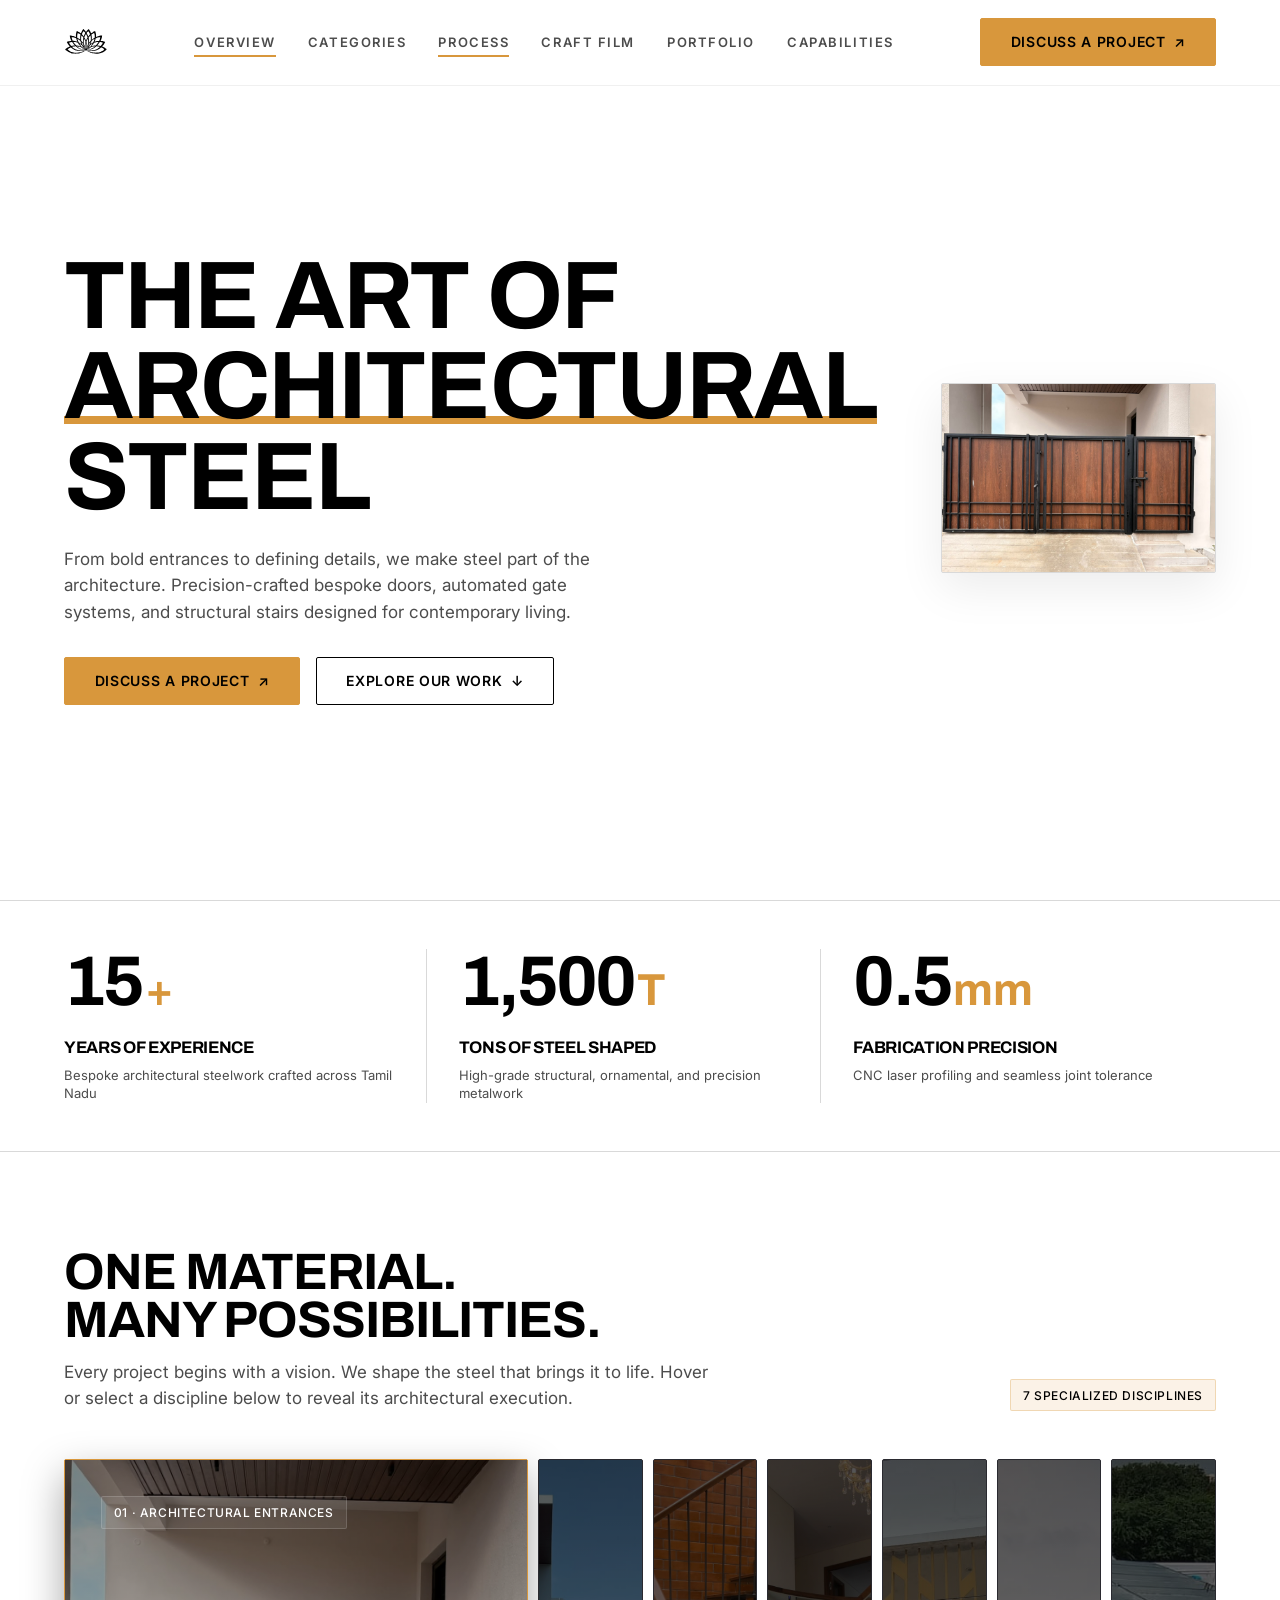
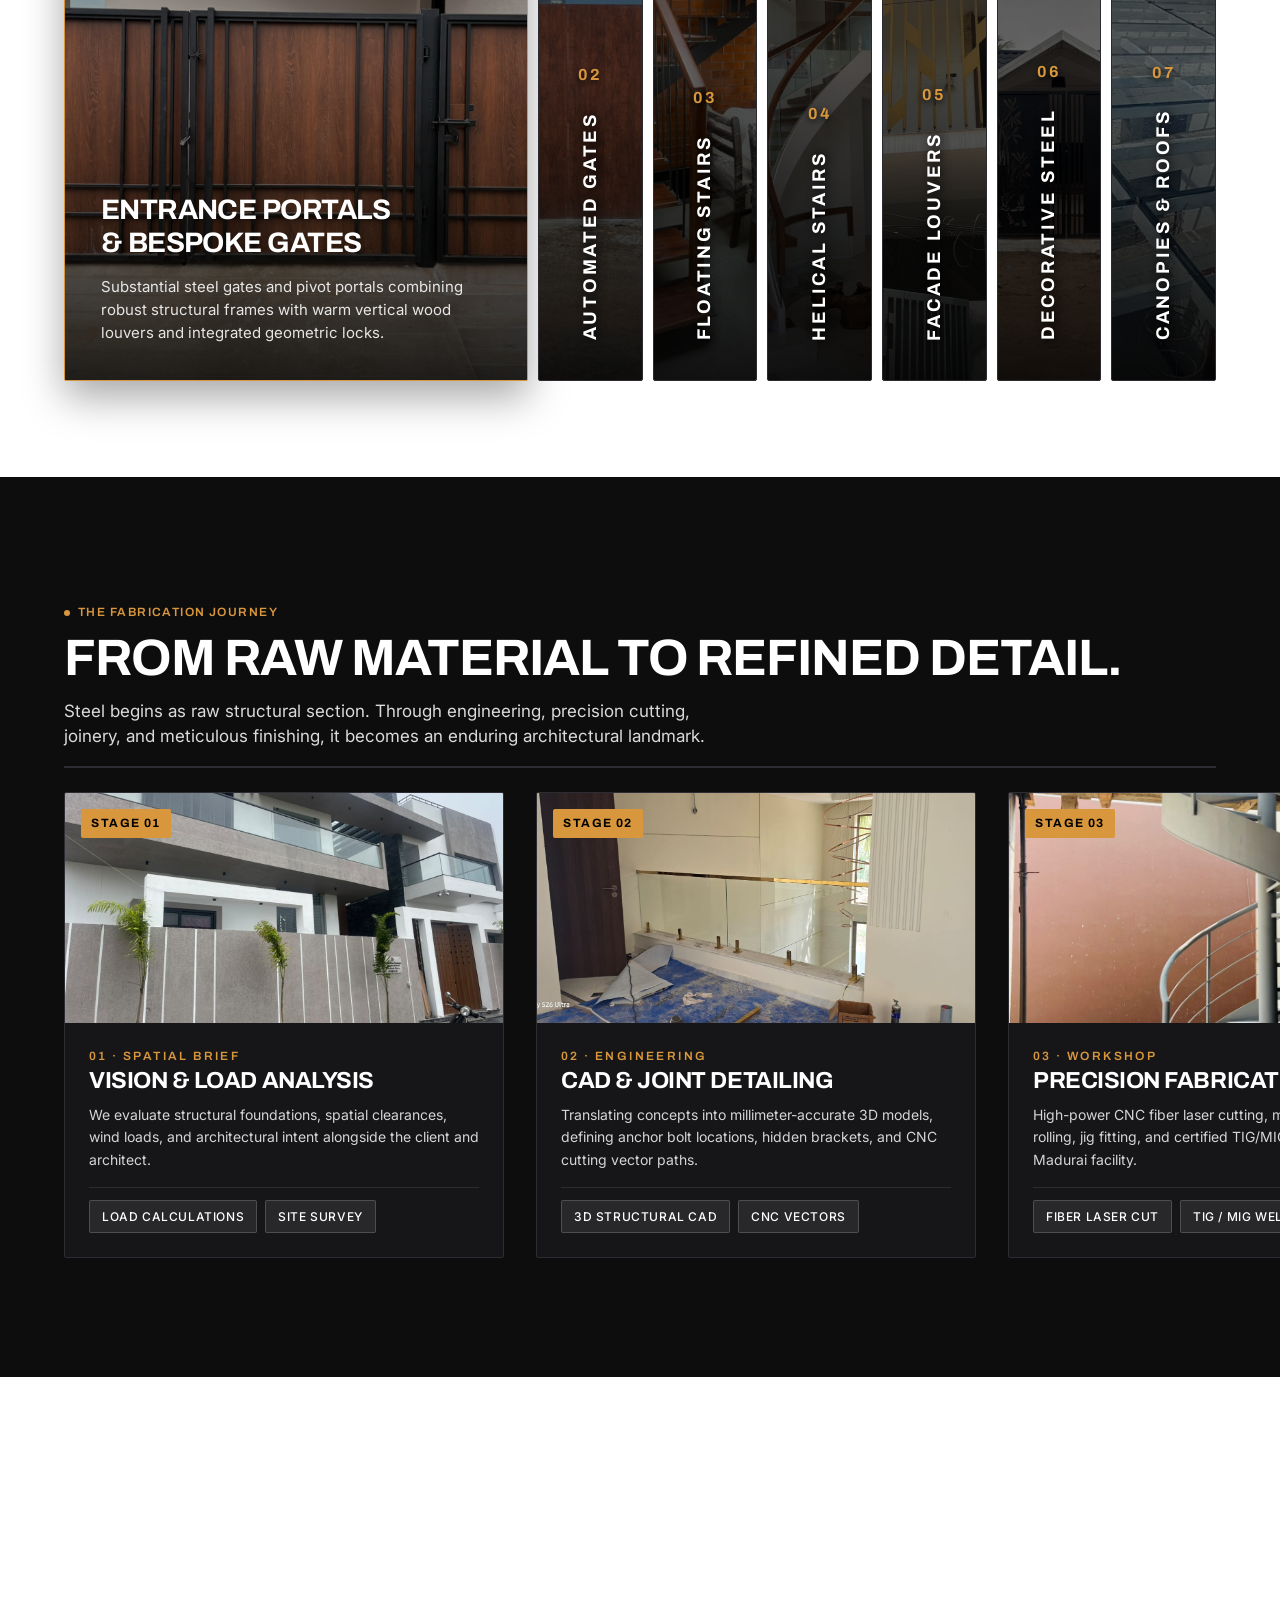
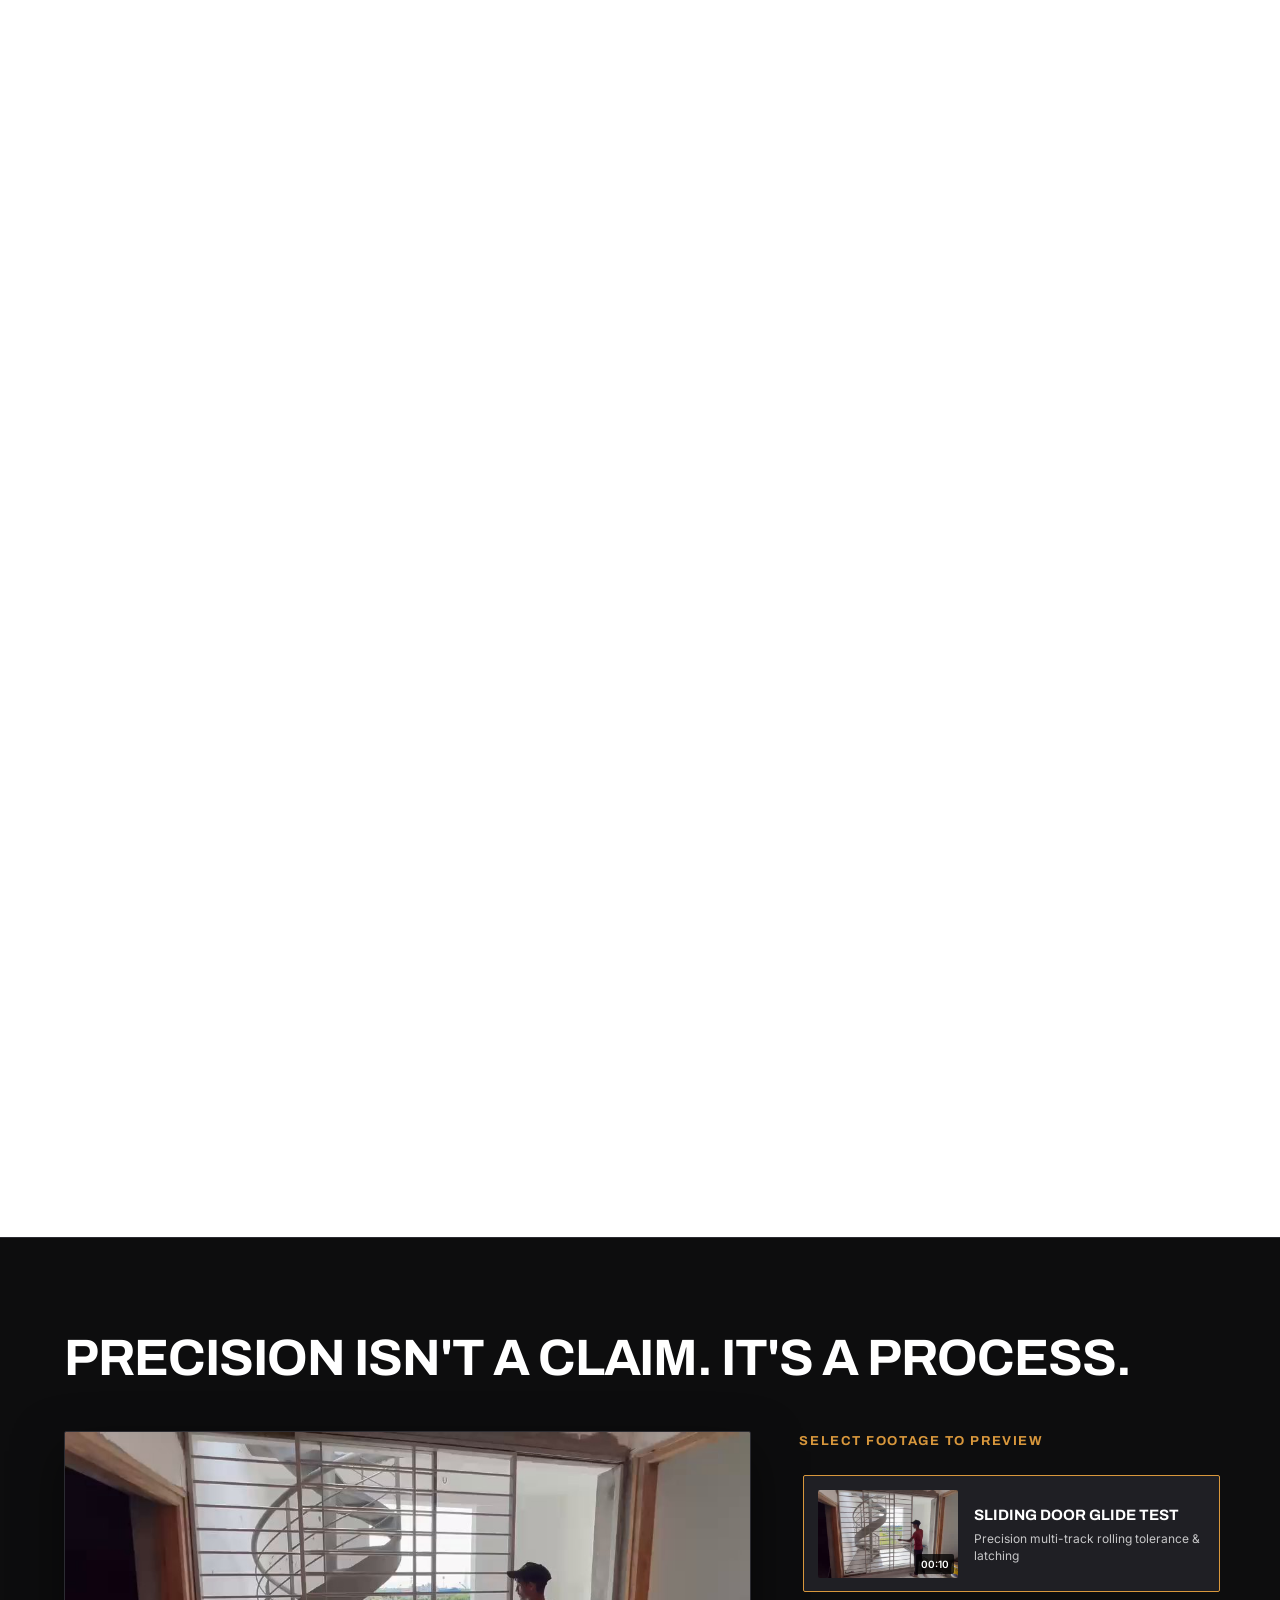
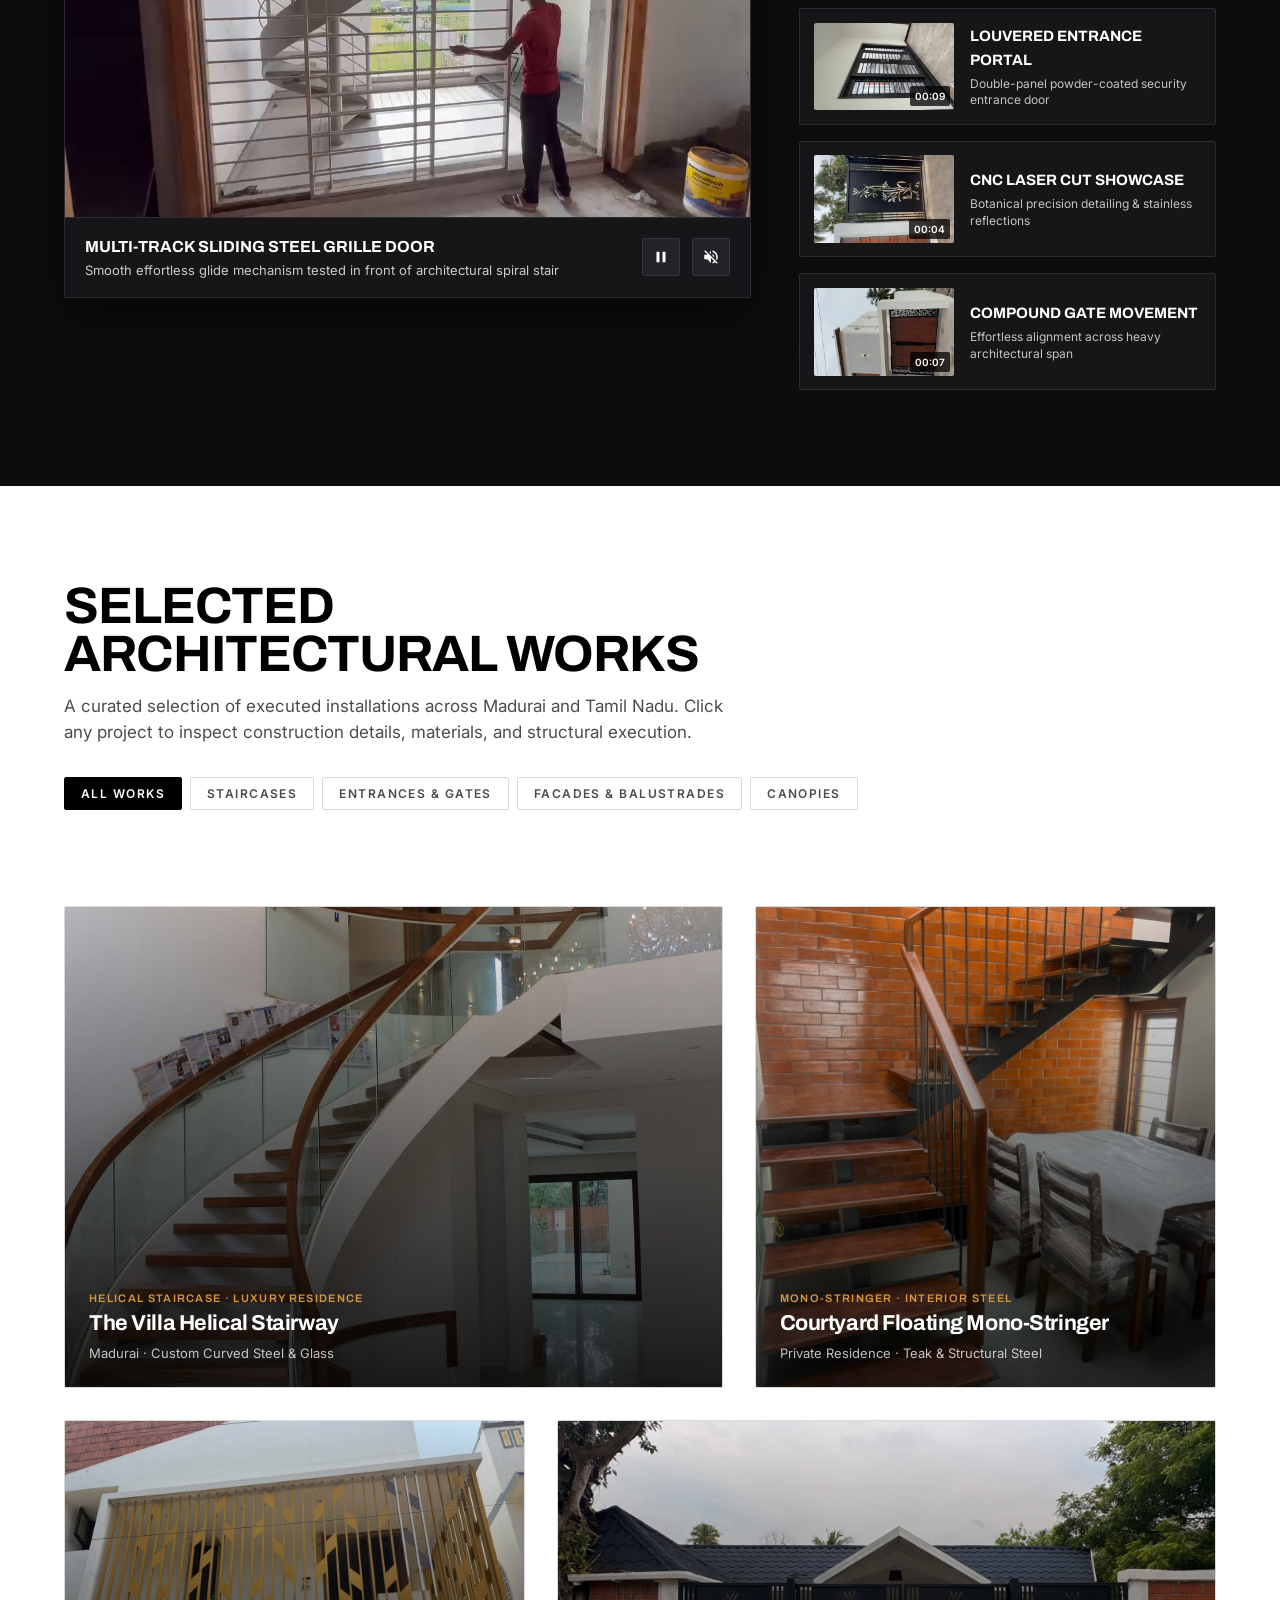
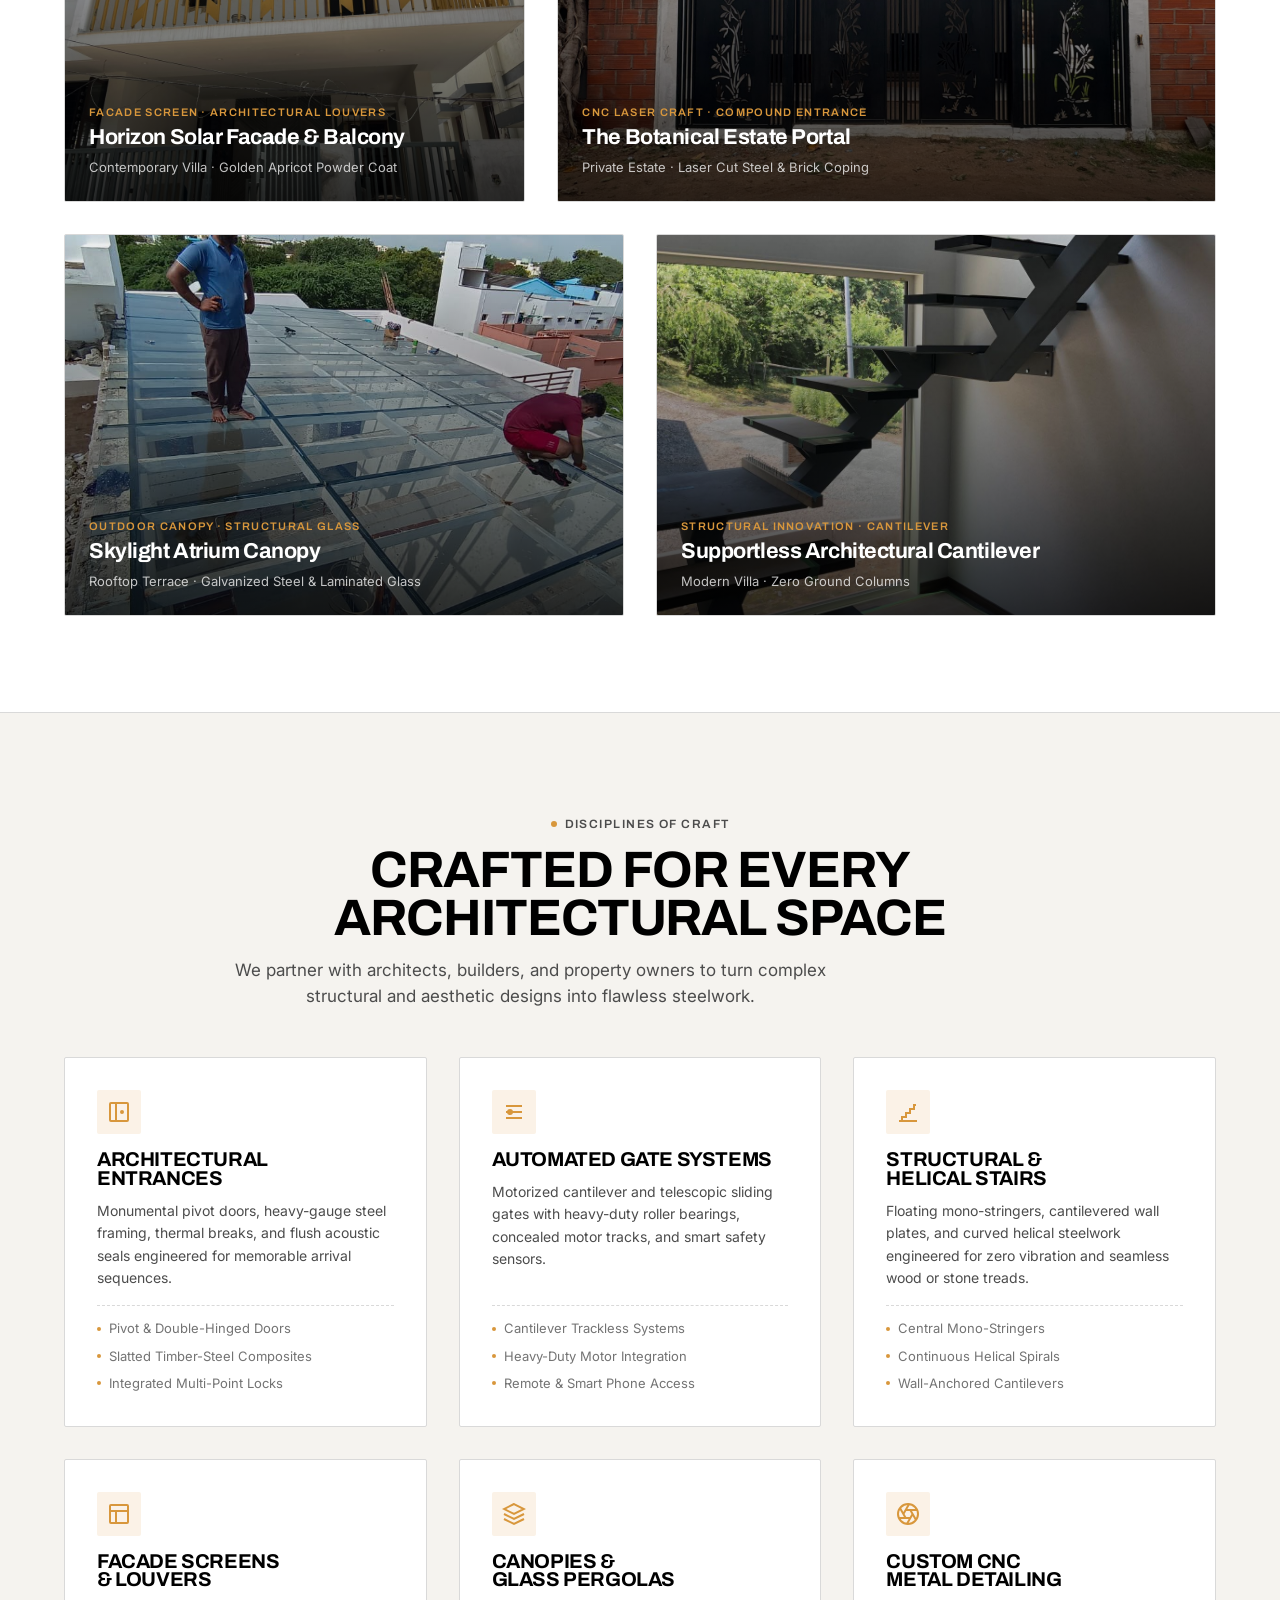
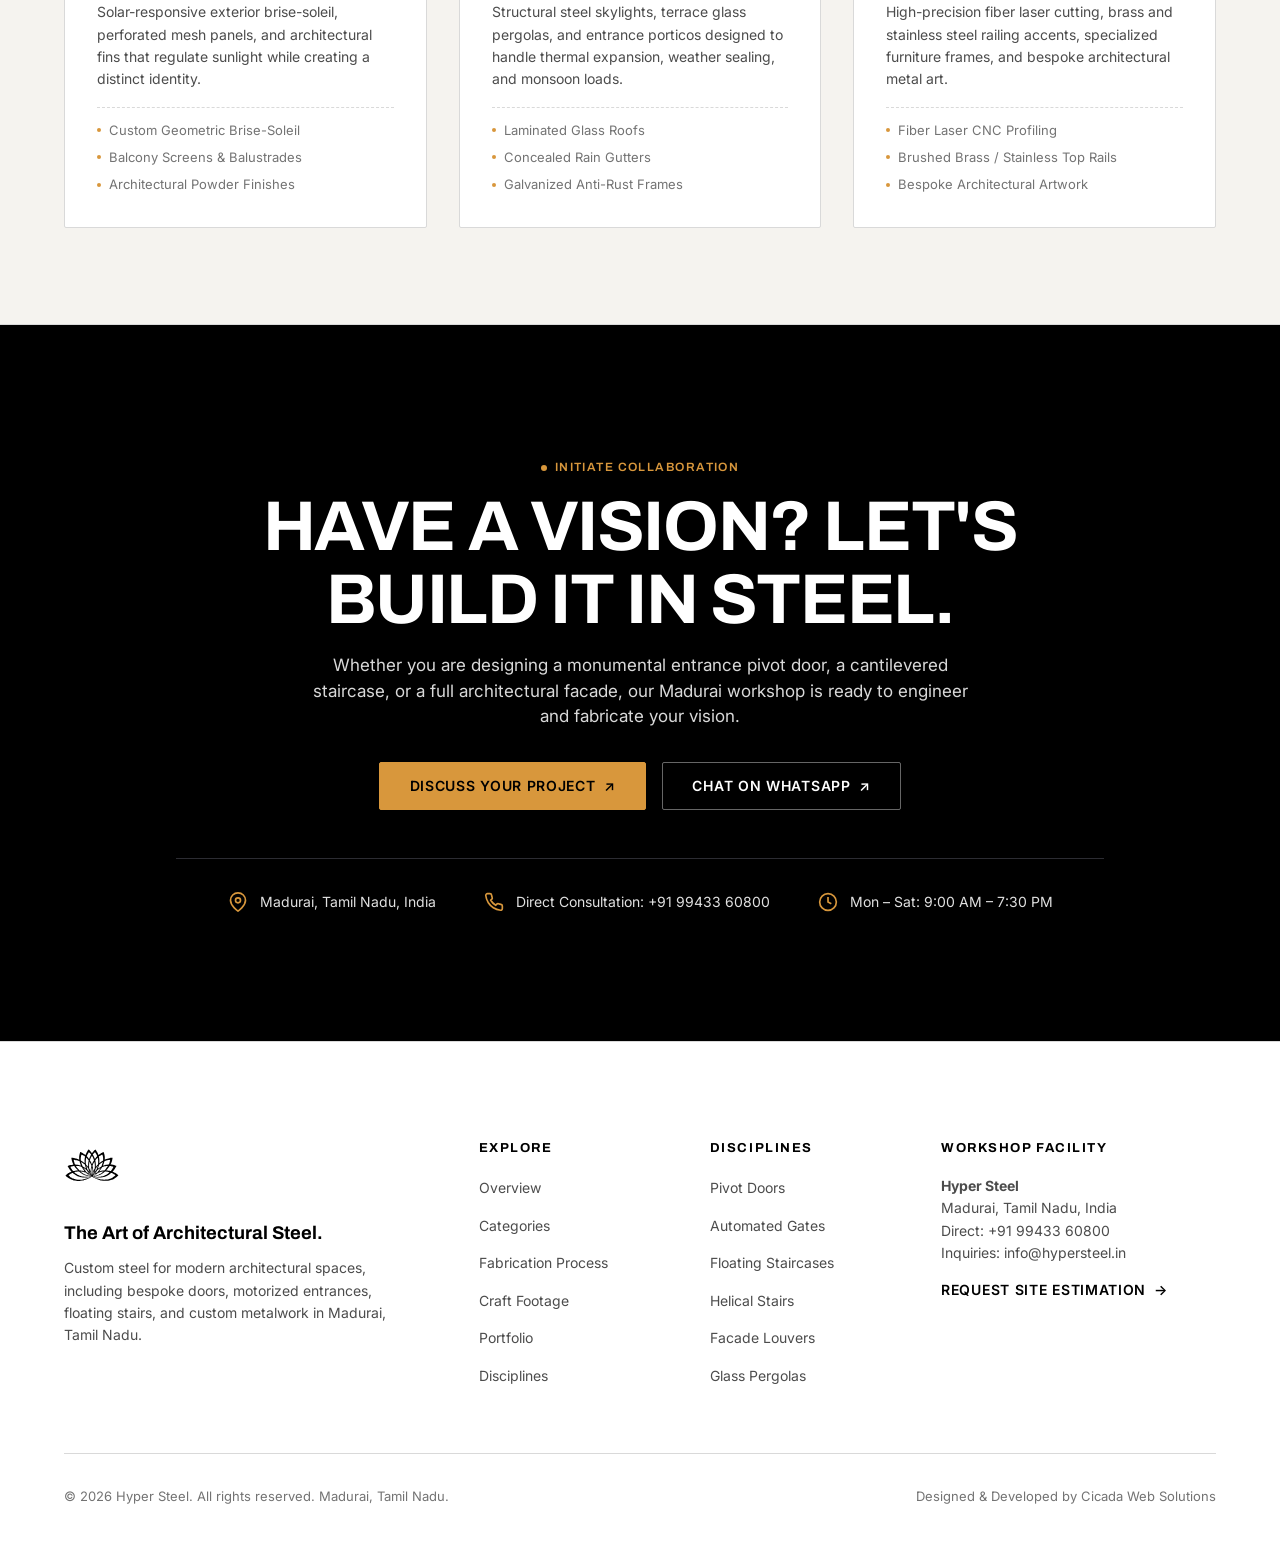
==== commit 715c1f62: "Second Version" ====
--- a/index.html
+++ b/index.html
@@ -3,16 +3,16 @@
 <head>
   <meta charset="UTF-8">
   <meta name="viewport" content="width=device-width, initial-scale=1.0">
-  <meta name="description" content="Hyper Steel Fabrication — Premium architectural steel fabrication in Madurai, Tamil Nadu. Bespoke steel doors, automated gate systems, floating staircases, helical stairs, canopies, and architectural metalwork.">
+  <meta name="description" content="Hyper Steel — Premium architectural steel in Madurai, Tamil Nadu. Bespoke doors, automated gates, floating staircases, helical stairs, canopies, and architectural metalwork.">
   <meta name="theme-color" content="#0D0D0E">
 
   <!-- Open Graph / Meta -->
   <meta property="og:type" content="website">
-  <meta property="og:title" content="Hyper Steel Fabrication — The Art of Architectural Steel">
-  <meta property="og:description" content="From bold entrances to defining details, we make steel part of the architecture. Bespoke fabrication in Madurai, Tamil Nadu.">
-  <meta property="og:image" content="assets/generated/hero_architectural_steel.jpg">
-
-  <title>Hyper Steel Fabrication — The Art of Architectural Steel · Madurai</title>
+  <meta property="og:title" content="Hyper Steel — The Art of Architectural Steel">
+  <meta property="og:description" content="From bold entrances to defining details, we make steel part of the architecture. Bespoke architectural steel in Madurai, Tamil Nadu.">
+  <meta property="og:image" content="assets/stylish_gate.jpeg">
+
+  <title>Hyper Steel — The Art of Architectural Steel · Madurai</title>
 
   <!-- Google Fonts: Archivo (Headings) & Inter (Body/UI) -->
   <link rel="preconnect" href="https://fonts.googleapis.com">
@@ -26,26 +26,6 @@
   <link rel="stylesheet" href="css/sections.css">
 
   <style>
-    /* Inlined enhancement for the authoritative vector brand mark */
-    .brand-logo__mark {
-      width: 42px;
-      height: 42px;
-      background-color: var(--color-black);
-      -webkit-mask: url('assets/logo_vector.svg') no-repeat center / contain;
-      mask: url('assets/logo_vector.svg') no-repeat center / contain;
-      transition: background-color var(--duration-fast) ease, transform var(--duration-fast) ease;
-      display: inline-block;
-      flex-shrink: 0;
-    }
-    .brand-logo:hover .brand-logo__mark {
-      background-color: var(--color-apricot);
-      transform: scale(1.05);
-    }
-    .site-footer .brand-logo__mark {
-      width: 48px;
-      height: 48px;
-    }
-
     /* Lightbox Modal Enhancements */
     .project-lightbox {
       position: fixed;
@@ -65,7 +45,7 @@
     .lightbox__backdrop {
       position: absolute;
       inset: 0;
-      background-color: rgba(0, 0, 0, 0.85);
+      background-color: rgba(0, 0, 0, 0.88);
       backdrop-filter: blur(8px);
       -webkit-backdrop-filter: blur(8px);
     }
@@ -96,8 +76,14 @@
     }
     .lightbox__info {
       padding: 1.5rem;
-      background: var(--color-dark-card);
-      color: var(--color-white);
+      background: #161619;
+      color: #FFFFFF;
+    }
+    .lightbox__title {
+      color: #FFFFFF !important;
+    }
+    .lightbox__desc {
+      color: rgba(255, 255, 255, 0.8) !important;
     }
     .lightbox__close {
       position: absolute;
@@ -123,6 +109,311 @@
   </style>
 </head>
 <body>
+  <!-- Embedded Authoritative Logo Symbol -->
+  <svg style="display: none;" xmlns="http://www.w3.org/2000/svg">
+    <symbol id="hyper-steel-logo" viewBox="0 0 1800 1800">
+      <g transform="translate(0.000000,1800.000000) scale(0.100000,-0.100000)"
+fill="currentColor" stroke="none">
+<path d="M7873 14307 c-11 -12 -35 -44 -54 -71 -19 -27 -47 -67 -63 -90 -142
+-200 -314 -476 -442 -713 -138 -254 -244 -485 -349 -763 -7 -19 -20 -53 -28
+-75 -8 -22 -18 -48 -21 -57 -3 -10 -9 -18 -14 -18 -8 0 -81 54 -221 163 -54
+43 -172 128 -271 196 -30 21 -84 58 -120 82 -158 109 -457 281 -660 381 -344
+168 -361 174 -392 120 -26 -47 -121 -314 -175 -497 -56 -187 -63 -212 -63
+-232 0 -11 -6 -39 -14 -64 -8 -24 -21 -89 -31 -144 -9 -55 -23 -128 -31 -162
+-8 -34 -14 -79 -14 -100 0 -21 -5 -56 -10 -78 -5 -22 -17 -153 -26 -291 -14
+-228 -14 -279 0 -536 8 -156 18 -292 22 -301 4 -11 0 -19 -10 -23 -15 -6 -53
+7 -171 61 -98 44 -318 134 -350 142 -11 3 -47 16 -81 29 -54 21 -305 103 -424
+138 -52 16 -154 42 -347 90 -166 41 -494 95 -741 121 -152 16 -388 20 -396 7
+-6 -10 19 -255 34 -337 6 -33 18 -95 26 -137 28 -154 47 -244 59 -288 7 -25
+21 -79 30 -120 10 -41 30 -113 45 -160 15 -47 37 -114 48 -150 28 -88 84 -243
+112 -310 68 -169 85 -207 97 -225 7 -11 13 -26 13 -35 0 -8 41 -96 90 -194 50
+-99 90 -187 90 -197 0 -18 -43 -29 -120 -29 -150 0 -683 -82 -880 -135 -30 -8
+-95 -24 -145 -36 -49 -12 -124 -32 -165 -45 -41 -14 -97 -32 -125 -40 -116
+-37 -425 -166 -425 -177 0 -6 230 -459 265 -522 93 -171 288 -475 399 -625
+140 -189 343 -431 484 -580 75 -79 86 -105 50 -115 -145 -40 -589 -249 -830
+-390 -32 -19 -61 -35 -63 -35 -2 0 -24 -13 -48 -30 -25 -16 -48 -30 -52 -30
+-7 0 -256 -166 -341 -228 -241 -175 -534 -435 -534 -474 0 -24 338 -365 491
+-495 540 -459 1182 -808 1854 -1008 33 -10 78 -23 100 -30 96 -31 343 -90 493
+-119 194 -37 243 -46 357 -60 346 -44 445 -50 860 -50 416 0 477 3 870 49 124
+15 178 23 380 60 168 30 425 88 540 120 28 8 77 22 110 30 182 49 475 142 615
+195 102 39 135 51 160 59 14 5 51 20 84 35 32 14 62 26 67 26 5 0 44 16 86 36
+80 38 169 78 258 117 59 25 355 175 405 205 19 11 56 32 82 46 55 30 235 144
+328 208 169 116 210 146 276 200 39 32 74 58 78 58 8 0 78 -52 105 -78 84 -81
+396 -288 604 -401 31 -17 82 -45 112 -61 310 -171 709 -343 1116 -480 64 -22
+127 -43 140 -49 13 -5 53 -17 89 -26 36 -9 81 -23 100 -30 103 -38 497 -135
+730 -179 408 -78 783 -119 1215 -132 325 -10 856 24 1130 71 44 8 123 21 175
+30 52 9 123 23 157 31 35 8 93 21 130 30 173 40 387 104 598 179 55 20 111 40
+125 45 66 21 351 150 493 221 316 159 609 349 917 595 194 154 570 527 570
+565 0 23 -11 34 -225 224 -156 139 -582 438 -770 540 -22 12 -60 33 -85 47
+-137 76 -174 96 -270 144 -154 76 -327 153 -508 225 -13 5 -22 16 -20 24 2 7
+62 78 134 157 160 174 261 295 380 453 81 108 274 389 274 400 0 2 12 21 26
+42 14 21 30 47 35 58 11 22 22 41 62 102 15 24 27 45 27 47 0 3 13 27 29 54
+79 134 261 490 261 511 0 11 -60 42 -120 61 -14 5 -63 23 -110 40 -154 57
+-431 140 -570 170 -19 4 -55 12 -80 18 -43 11 -92 21 -275 56 -180 34 -404 63
+-637 82 -64 5 -78 9 -78 23 0 9 27 72 61 140 75 153 199 440 199 461 0 9 5 21
+10 26 12 12 101 264 154 434 74 242 114 423 181 820 21 130 30 286 15 295 -14
+9 -294 -10 -465 -31 -137 -16 -249 -36 -490 -84 -33 -7 -78 -16 -100 -20 -260
+-51 -913 -260 -1170 -375 -195 -88 -237 -105 -256 -105 -11 0 -19 6 -19 13 0
+6 7 111 15 232 18 277 18 428 0 681 -16 226 -30 327 -81 569 -8 39 -14 77 -14
+86 0 9 -6 39 -14 65 -8 27 -22 78 -31 114 -63 238 -119 408 -212 643 -25 63
+-32 69 -70 62 -48 -9 -217 -88 -484 -228 -35 -18 -131 -73 -213 -122 -81 -50
+-166 -100 -188 -113 -96 -56 -387 -260 -550 -385 -66 -50 -127 -96 -134 -102
+-20 -14 -32 2 -61 86 -14 41 -36 98 -49 127 -13 29 -24 56 -24 59 0 7 -6 21
+-85 188 -93 196 -161 327 -239 459 -25 43 -46 80 -46 82 0 3 -19 35 -43 72
+-24 37 -61 96 -83 130 -21 35 -44 71 -49 80 -6 10 -28 44 -50 77 -22 33 -44
+68 -50 77 -5 9 -28 42 -50 73 -22 32 -47 67 -55 79 -74 106 -133 187 -140 191
+-29 18 -535 -475 -721 -705 -20 -25 -59 -72 -86 -105 -62 -76 -187 -243 -237
+-317 -21 -31 -44 -59 -52 -62 -8 -3 -36 26 -71 75 -111 152 -247 325 -361 459
+-131 154 -517 542 -608 612 l-61 47 -20 -22z m204 -935 c123 -99 322 -289 438
+-422 116 -132 204 -243 205 -257 0 -7 -13 -34 -29 -61 -71 -121 -131 -232
+-207 -382 -64 -129 -154 -318 -154 -326 0 -2 -13 -32 -28 -66 -16 -35 -36 -81
+-44 -103 -9 -22 -30 -74 -46 -115 -17 -41 -40 -102 -51 -135 -11 -33 -31 -87
+-44 -121 -13 -33 -27 -77 -31 -97 -12 -63 -18 -58 -146 118 -45 61 -86 117
+-93 125 -7 8 -50 62 -96 120 -107 133 -234 279 -345 397 -47 51 -86 96 -86
+100 0 5 9 33 20 63 12 30 31 84 44 120 45 127 204 451 304 620 71 119 200 319
+212 330 4 3 21 28 40 55 35 54 57 75 76 75 7 0 34 -17 61 -38z m1949 -29 c87
+-124 194 -282 194 -287 0 -3 14 -26 31 -51 29 -43 179 -304 179 -311 0 -2 20
+-48 46 -101 77 -168 95 -208 133 -308 52 -138 54 -123 -41 -222 -46 -49 -102
+-108 -123 -132 -22 -24 -50 -54 -62 -67 -13 -14 -49 -57 -80 -97 -32 -40 -64
+-78 -72 -86 -25 -27 -252 -332 -273 -367 -20 -34 -55 -46 -62 -21 -10 36 -48
+149 -66 197 -12 30 -26 69 -31 85 -5 17 -20 54 -34 83 -14 28 -25 56 -25 61 0
+5 -6 22 -14 38 -8 15 -30 64 -50 108 -107 245 -233 498 -325 653 -17 29 -31
+55 -31 57 0 3 -13 27 -30 53 -16 27 -30 57 -30 66 0 35 152 217 330 396 161
+162 347 320 375 320 8 0 35 -30 61 -67z m-4270 -717 c117 -46 236 -98 354
+-155 42 -20 183 -97 225 -123 17 -10 37 -21 45 -25 38 -18 310 -207 353 -245
+l48 -43 -21 -85 c-47 -189 -56 -238 -94 -485 -50 -328 -51 -337 -50 -845 1
+-374 5 -507 16 -582 8 -53 12 -102 8 -108 -6 -10 -81 36 -105 64 -26 31 -360
+274 -537 391 -220 145 -268 175 -449 280 l-125 73 -18 169 c-35 321 -7 850 60
+1143 9 36 22 94 30 130 27 118 89 325 124 414 5 12 11 29 14 39 8 24 50 22
+122 -7z m6598 -23 c9 -27 26 -77 37 -113 12 -36 27 -81 34 -100 15 -41 37
+-126 60 -230 10 -41 23 -100 30 -130 63 -263 91 -773 60 -1100 -9 -102 -21
+-190 -27 -197 -8 -10 -55 -39 -143 -87 -18 -10 -58 -35 -120 -73 -11 -7 -57
+-35 -103 -63 -76 -47 -171 -110 -367 -245 -91 -62 -348 -258 -392 -298 -19
+-18 -41 -36 -49 -40 -21 -12 -37 2 -29 27 13 45 34 440 35 640 0 338 -16 549
+-66 881 -38 249 -60 365 -91 489 -24 95 -34 83 207 247 74 51 151 101 170 112
+113 64 217 119 305 161 55 26 112 54 127 62 14 8 31 14 37 14 6 0 39 13 74 29
+121 56 132 60 163 60 29 1 33 -3 48 -46z m-3338 -370 c17 -27 34 -55 37 -63 4
+-8 22 -42 41 -75 18 -33 57 -105 86 -160 29 -55 66 -125 82 -155 63 -114 126
+-243 164 -333 14 -34 35 -80 45 -102 19 -42 24 -56 82 -220 60 -174 89 -275
+83 -292 -4 -9 -35 -64 -70 -122 -64 -107 -91 -155 -164 -293 -52 -95 -202
+-396 -202 -403 0 -2 -16 -39 -36 -81 -44 -95 -139 -329 -148 -366 -12 -50 -35
+-32 -61 47 -10 28 -32 83 -51 123 -19 40 -34 77 -34 83 0 5 -36 85 -81 177
+-45 92 -88 181 -95 197 -33 68 -169 316 -221 400 -123 202 -153 254 -153 266
+1 8 8 32 16 54 9 22 19 54 24 70 11 38 71 204 98 270 58 144 99 238 134 315
+47 101 189 383 219 437 12 21 32 58 45 82 58 108 110 191 119 191 6 0 24 -21
+41 -47z m1825 -578 c44 -192 70 -342 113 -660 55 -399 54 -979 -1 -1350 l-16
+-110 -116 -120 c-152 -158 -363 -403 -480 -560 -98 -132 -103 -137 -113 -127
+-7 7 -6 68 1 180 24 378 2 875 -55 1242 -14 91 -22 135 -60 350 -9 52 -25 128
+-35 169 -26 102 -24 113 18 173 83 119 250 338 317 416 39 46 91 107 115 135
+102 122 275 298 290 295 8 -2 18 -17 22 -33z m-3585 -57 c44 -46 102 -108 129
+-138 28 -31 66 -74 86 -96 108 -120 318 -383 413 -516 l49 -69 -13 -57 c-7
+-31 -18 -77 -25 -102 -7 -25 -20 -85 -28 -135 -95 -544 -107 -688 -107 -1293
+0 -261 -4 -472 -8 -470 -5 2 -53 62 -107 133 -54 72 -101 132 -105 135 -3 3
+-23 28 -45 55 -74 94 -239 280 -345 390 l-107 110 -16 120 c-52 379 -52 873
+-1 1285 28 233 69 488 90 567 8 28 14 59 14 70 0 34 21 93 33 93 7 0 49 -37
+93 -82z m-3812 -643 c258 -27 453 -58 581 -91 33 -9 87 -22 120 -30 70 -18
+335 -103 415 -134 30 -12 67 -25 81 -29 14 -5 50 -20 80 -34 30 -14 95 -42
+144 -62 143 -59 127 -36 181 -262 9 -38 22 -86 29 -108 7 -22 21 -69 31 -105
+36 -134 170 -526 209 -615 12 -26 36 -85 124 -302 30 -74 28 -86 -11 -78 -17
+4 -63 20 -102 35 -39 15 -98 35 -131 45 -33 10 -78 23 -100 30 -53 16 -137 40
+-205 58 -143 37 -181 46 -255 62 -44 9 -109 22 -145 30 -180 39 -617 92 -883
+108 l-39 2 -50 120 c-81 195 -90 216 -125 315 -40 111 -121 369 -133 420 -4
+19 -13 58 -20 85 -56 232 -107 513 -97 539 8 21 109 21 301 1z m11382 0 c4 -8
+1 -45 -6 -83 -40 -233 -53 -297 -86 -442 -16 -70 -25 -102 -78 -280 -50 -163
+-148 -435 -191 -525 -15 -32 -35 -78 -46 -102 -10 -24 -24 -45 -31 -47 -7 -2
+-94 -11 -193 -20 -285 -27 -518 -58 -680 -92 -119 -25 -208 -44 -265 -59 -30
+-8 -84 -21 -120 -30 -36 -9 -108 -29 -160 -45 -52 -16 -124 -38 -160 -49 -36
+-11 -110 -36 -165 -55 -93 -34 -135 -43 -135 -31 0 3 4 13 9 23 24 45 145 344
+176 437 13 39 34 95 45 125 12 30 25 69 30 85 8 30 22 71 46 135 14 40 34 105
+59 200 9 36 21 74 25 86 4 11 18 61 30 110 54 223 49 212 110 241 65 30 284
+121 320 133 14 4 51 19 84 34 32 14 65 26 72 26 7 0 28 6 46 14 49 21 213 71
+293 90 39 9 88 22 110 28 123 33 363 73 535 88 69 6 134 13 145 14 11 2 55 4
+98 5 61 1 79 -2 83 -14z m-6559 -685 c28 -50 133 -251 188 -360 28 -55 143
+-294 178 -370 13 -30 39 -85 56 -123 17 -37 31 -71 31 -76 0 -5 13 -39 29 -77
+71 -173 77 -201 56 -282 -9 -37 -21 -85 -26 -107 -5 -22 -18 -71 -29 -110 -18
+-65 -38 -154 -75 -345 -16 -87 -39 -259 -57 -445 -8 -77 -13 -255 -12 -438 0
+-341 -2 -353 -51 -227 -10 25 -26 63 -36 85 -22 49 -72 163 -102 230 -49 113
+-263 527 -300 579 -33 47 -50 293 -51 771 -1 563 24 881 100 1250 8 39 14 80
+14 92 0 12 3 29 6 38 6 15 9 14 29 -7 13 -12 36 -48 52 -78z m1520 9 c7 -30
+19 -101 28 -159 9 -58 22 -141 30 -185 56 -329 88 -938 66 -1255 -7 -91 -16
+-226 -21 -301 -9 -146 -12 -155 -85 -284 -82 -145 -298 -588 -360 -740 -44
+-109 -49 -118 -61 -122 -5 -2 -9 124 -9 314 0 190 -5 362 -13 428 -27 244 -44
+373 -57 440 -8 39 -21 108 -30 155 -17 88 -65 297 -90 385 -27 101 -27 111 -1
+188 37 106 116 300 127 312 5 5 9 15 9 23 0 20 216 465 301 618 15 28 46 86
+69 130 23 43 46 87 52 97 16 30 32 14 45 -44z m-4222 -43 c11 -7 43 -25 70
+-41 28 -15 92 -52 143 -83 51 -32 101 -62 110 -67 56 -33 279 -182 342 -227
+69 -50 264 -201 275 -213 6 -6 39 -36 75 -66 36 -29 83 -71 105 -91 22 -21 43
+-38 46 -38 6 0 20 -50 56 -200 8 -36 21 -87 28 -115 8 -27 21 -79 30 -115 9
+-36 22 -85 30 -110 7 -25 21 -74 30 -110 10 -36 29 -96 42 -135 14 -38 28 -83
+33 -100 17 -61 63 -190 120 -338 12 -32 20 -61 17 -64 -3 -2 -83 53 -179 124
+-175 131 -267 195 -393 275 -38 25 -90 58 -115 74 -59 38 -82 52 -100 61 -8 4
+-33 19 -55 34 -35 23 -85 51 -210 119 -30 16 -52 52 -109 180 -15 36 -39 90
+-53 120 -49 107 -61 135 -76 175 -8 22 -29 74 -45 115 -34 83 -66 171 -119
+330 -19 58 -41 121 -48 140 -7 19 -21 64 -30 100 -17 63 -27 97 -60 207 -22
+70 -7 92 40 59z m6904 -11 c2 -10 -5 -46 -14 -79 -28 -97 -41 -147 -60 -216
+-35 -129 -160 -495 -199 -584 -14 -32 -26 -63 -26 -68 0 -12 -85 -216 -133
+-319 -19 -41 -41 -90 -49 -109 -12 -29 -30 -43 -99 -79 -240 -124 -549 -322
+-807 -516 -217 -163 -211 -159 -218 -152 -3 3 6 36 21 74 46 119 52 136 83
+223 45 125 133 403 167 530 9 36 23 85 30 110 13 46 33 125 60 228 8 31 17 73
+20 93 5 32 21 50 128 141 140 119 288 238 373 298 82 58 434 292 462 307 13 7
+61 35 107 63 45 27 87 50 93 50 5 0 15 7 22 15 16 19 34 14 39 -10z m-8274
+-1205 c88 -4 189 -13 225 -19 36 -5 112 -17 170 -26 135 -21 240 -41 315 -61
+33 -9 87 -22 120 -31 224 -57 508 -155 645 -221 52 -26 57 -32 137 -167 45
+-77 86 -149 92 -160 14 -30 231 -358 303 -458 96 -135 351 -474 407 -544 51
+-63 61 -83 39 -83 -6 0 -57 15 -112 34 -116 40 -192 61 -396 111 -212 52 -255
+62 -355 80 -49 9 -124 22 -165 30 -153 30 -256 45 -300 45 -25 0 -85 7 -135
+15 -49 8 -117 15 -149 15 -59 0 -60 1 -110 53 -171 178 -365 395 -553 617
+-198 233 -543 719 -543 764 0 22 18 26 115 20 50 -3 162 -9 250 -14z m9931 -4
+c6 -15 -46 -95 -242 -371 -157 -223 -386 -516 -518 -665 -12 -14 -78 -90 -146
+-170 -196 -228 -199 -230 -251 -230 -43 0 -192 -16 -419 -46 -109 -14 -170
+-25 -335 -60 -38 -8 -79 -14 -89 -14 -11 0 -42 -6 -70 -14 -50 -14 -122 -33
+-241 -62 -33 -8 -82 -22 -110 -29 -27 -8 -77 -22 -110 -31 -33 -9 -94 -28
+-135 -41 -98 -32 -130 -38 -130 -24 0 6 39 60 88 120 102 128 227 295 342 457
+73 104 106 152 115 166 5 9 32 50 60 90 27 40 57 87 66 104 9 16 28 46 42 67
+13 20 64 103 113 184 86 144 116 182 141 183 7 0 29 7 50 16 105 45 123 52
+258 102 111 40 356 117 440 136 39 10 95 23 125 31 97 26 258 54 490 86 85 12
+266 24 393 27 50 2 69 -2 73 -12z m-10779 -62 c167 -243 368 -514 487 -653
+154 -183 298 -343 485 -539 80 -85 147 -158 149 -163 5 -13 -32 -18 -168 -22
+-200 -7 -509 -38 -705 -72 -260 -46 -360 -65 -455 -90 -30 -7 -86 -21 -123
+-31 l-68 -17 -26 24 c-26 25 -87 101 -196 247 -161 216 -187 252 -187 258 0 3
+-13 23 -29 43 -16 20 -37 52 -47 71 -11 19 -29 49 -40 65 -73 102 -334 591
+-334 625 0 21 47 42 232 106 120 40 364 110 428 121 14 2 54 10 90 18 143 29
+359 61 427 64 40 1 43 -1 80 -55z m11465 45 c126 -18 260 -41 328 -54 36 -8
+76 -16 90 -18 48 -9 297 -76 341 -92 24 -9 58 -20 74 -25 80 -22 227 -79 242
+-94 13 -12 14 -11 -57 -156 -79 -161 -210 -394 -300 -534 -8 -13 -33 -52 -55
+-86 -49 -76 -284 -392 -357 -479 -71 -85 -75 -88 -140 -72 -240 56 -287 67
+-403 86 -55 9 -131 23 -170 30 -147 28 -588 75 -705 75 -95 0 -150 9 -150 25
+0 12 40 57 179 200 87 91 253 279 355 405 39 47 73 87 76 90 3 3 19 23 35 45
+17 22 33 42 36 45 17 14 249 335 339 468 116 172 99 162 242 141z m-7584 -61
+c7 -9 46 -56 88 -105 42 -48 100 -119 129 -158 30 -38 82 -107 117 -152 35
+-44 95 -125 133 -178 39 -53 89 -123 113 -155 28 -38 42 -68 42 -89 0 -35 24
+-163 45 -236 8 -27 22 -77 31 -110 36 -136 69 -247 101 -340 58 -169 75 -243
+52 -229 -8 4 -20 16 -27 25 -47 66 -253 299 -379 429 -45 47 -87 99 -94 115
+-6 17 -24 64 -39 105 -16 41 -38 100 -50 130 -12 30 -25 69 -30 85 -5 17 -18
+55 -30 85 -12 30 -32 87 -45 125 -13 39 -35 102 -48 140 -25 72 -76 232 -102
+320 -8 28 -28 91 -44 140 -16 50 -26 94 -24 98 5 9 39 -17 61 -45z m3596 10
+c-6 -34 -27 -105 -49 -168 -7 -19 -20 -60 -28 -90 -54 -183 -222 -660 -309
+-872 l-43 -106 -140 -144 c-77 -79 -169 -179 -205 -222 -124 -150 -175 -197
+-141 -128 4 9 14 33 20 52 7 19 22 62 33 95 11 33 26 76 33 95 12 32 25 78 61
+215 7 28 19 75 27 105 27 102 47 198 47 226 0 65 31 157 75 224 45 69 221 305
+292 391 21 25 56 68 78 95 94 116 230 264 242 264 9 0 11 -10 7 -32z m-1821
+-431 c8 -23 22 -78 32 -122 9 -44 23 -105 30 -135 26 -103 43 -195 60 -315 8
+-66 20 -149 26 -185 37 -231 39 -789 4 -1005 -38 -239 -57 -350 -60 -356 -2
+-3 -11 -37 -19 -75 -8 -38 -22 -100 -31 -139 -9 -38 -20 -101 -26 -139 -5 -39
+-13 -74 -18 -79 -14 -14 -30 23 -40 95 -11 71 -34 178 -49 223 -9 29 -24 95
+-56 255 -70 347 -92 729 -62 1065 10 105 24 228 32 275 52 306 72 413 89 465
+6 22 20 76 30 120 9 44 19 86 21 93 6 21 21 5 37 -41z m-2701 -155 c15 -9 67
+-41 115 -71 48 -30 104 -66 123 -80 19 -14 43 -30 52 -36 84 -50 376 -268 567
+-424 206 -169 195 -158 230 -226 80 -157 267 -462 376 -613 33 -46 67 -94 75
+-106 8 -12 46 -64 84 -115 38 -50 66 -94 63 -97 -7 -7 -64 25 -157 86 -41 28
+-82 53 -90 57 -8 4 -44 25 -80 47 -36 22 -148 82 -249 133 -102 52 -191 99
+-199 105 -40 34 -427 540 -564 738 -82 120 -198 295 -262 397 -27 43 -69 108
+-93 144 -24 36 -43 69 -43 73 0 11 24 5 52 -12z m5381 -105 c-58 -96 -121
+-195 -182 -285 -20 -29 -43 -64 -51 -77 -8 -13 -39 -59 -69 -102 -30 -43 -69
+-99 -85 -124 -17 -25 -65 -91 -106 -148 -69 -93 -119 -159 -315 -409 l-70 -89
+-195 -98 c-107 -55 -228 -118 -268 -142 -40 -24 -74 -43 -77 -43 -2 0 -23 -13
+-47 -29 -140 -92 -191 -122 -204 -119 -17 3 -19 0 115 185 129 176 268 391
+353 543 68 122 123 217 137 234 28 33 324 267 502 396 180 131 373 267 454
+320 63 42 150 88 157 84 4 -3 -18 -46 -49 -97z m-3395 -797 c54 -98 192 -380
+192 -393 0 -7 4 -17 9 -23 5 -5 25 -47 44 -94 19 -47 56 -135 81 -196 25 -62
+46 -118 46 -125 0 -7 6 -31 14 -54 28 -84 48 -187 38 -197 -7 -7 -14 -2 -23
+16 -8 14 -53 90 -101 168 -47 79 -104 179 -126 223 -37 75 -176 467 -192 545
+-5 19 -17 71 -29 115 -11 44 -21 91 -21 105 0 24 1 23 22 -10 12 -19 33 -55
+46 -80z m1455 -26 c-14 -54 -28 -115 -32 -134 -4 -19 -13 -51 -19 -70 -6 -19
+-25 -80 -42 -135 -37 -118 -91 -258 -130 -335 -23 -46 -125 -206 -211 -332
+-11 -15 -19 -31 -19 -36 0 -5 -7 -15 -15 -22 -13 -11 -15 -8 -15 19 0 18 6 53
+14 79 7 26 21 74 30 107 19 68 26 86 91 245 105 253 245 545 341 707 32 54 35
+15 7 -93z m-4820 -277 c267 -239 518 -438 732 -578 147 -96 214 -139 220 -139
+3 0 24 -12 48 -27 50 -33 114 -68 222 -123 44 -23 87 -45 95 -49 8 -5 35 -18
+60 -29 25 -11 70 -31 100 -45 88 -40 231 -99 275 -113 22 -7 65 -22 95 -34 30
+-12 87 -30 125 -41 39 -11 88 -25 110 -33 70 -23 148 -44 225 -62 41 -9 95
+-22 120 -29 83 -23 268 -60 450 -89 156 -25 383 -45 585 -51 105 -4 200 -9
+213 -12 37 -9 8 -30 -51 -38 -50 -6 -158 -23 -282 -46 -33 -6 -94 -15 -135
+-19 -41 -5 -106 -13 -145 -19 -649 -92 -1190 -90 -1820 5 -156 24 -441 84
+-565 120 -30 9 -75 22 -100 29 -105 29 -167 48 -190 57 -14 6 -38 14 -55 19
+-34 9 -109 35 -140 48 -11 5 -58 23 -105 41 -47 18 -113 45 -148 61 -34 16
+-64 29 -67 29 -14 0 -255 117 -375 183 -30 16 -68 37 -85 46 -133 70 -374 228
+-540 352 -109 82 -374 301 -453 375 -42 39 -17 54 158 94 58 13 251 60 310 75
+70 18 300 57 510 86 83 11 368 35 463 38 46 1 50 -1 140 -82z m8507 63 c367
+-27 781 -100 1110 -195 25 -8 60 -17 78 -20 38 -8 50 -28 31 -51 -41 -49 -497
+-424 -517 -424 -5 0 -15 -7 -22 -15 -10 -13 -256 -179 -350 -237 -62 -38 -303
+-168 -380 -205 -164 -79 -339 -156 -390 -173 -14 -5 -50 -18 -80 -30 -80 -31
+-335 -114 -410 -135 -36 -9 -83 -23 -105 -30 -182 -58 -641 -143 -975 -180
+-282 -31 -989 -28 -1230 5 -41 6 -129 17 -195 26 -66 8 -156 22 -200 30 -44 8
+-93 14 -108 14 -15 0 -56 7 -90 15 -34 8 -117 24 -185 36 -68 12 -119 26 -115
+30 4 4 73 10 153 14 435 17 720 46 985 101 160 33 223 47 270 60 28 7 93 25
+145 39 123 33 149 41 185 54 17 6 73 24 125 41 52 17 109 37 125 45 17 7 50
+21 75 30 25 10 57 23 72 31 14 8 31 14 37 14 6 0 68 27 138 60 148 70 138 65
+351 181 351 193 704 443 1051 747 l164 143 61 -6 c34 -3 122 -10 196 -15z
+m-7850 -16 c263 -34 518 -84 775 -150 242 -63 650 -194 722 -232 10 -6 41 -34
+69 -64 71 -76 291 -276 354 -323 15 -11 81 -61 146 -111 112 -85 207 -152 257
+-182 12 -7 36 -21 52 -32 124 -78 334 -184 465 -234 52 -20 109 -43 125 -51
+17 -7 45 -17 63 -20 18 -4 30 -11 26 -16 -8 -13 -53 -11 -153 5 -47 8 -135 22
+-196 31 -171 25 -313 52 -545 105 -309 70 -711 205 -988 331 -34 16 -65 29
+-68 29 -21 0 -426 214 -509 269 -22 15 -47 30 -55 34 -60 29 -466 316 -531
+377 -9 8 -73 62 -142 120 -73 61 -126 113 -126 123 -1 17 6 18 72 12 39 -3
+124 -13 187 -21z m7096 15 c4 -7 -13 -29 -41 -53 -27 -22 -78 -67 -114 -99
+-118 -105 -500 -388 -624 -463 -27 -16 -61 -37 -75 -46 -15 -10 -36 -22 -47
+-28 -11 -6 -33 -19 -50 -29 -16 -11 -61 -36 -100 -57 -38 -20 -75 -41 -82 -46
+-12 -9 -312 -158 -368 -182 -16 -7 -46 -20 -65 -28 -125 -56 -360 -144 -445
+-167 -16 -5 -41 -13 -55 -18 -14 -6 -52 -18 -85 -27 -33 -10 -80 -23 -105 -31
+-63 -18 -252 -63 -375 -89 -229 -47 -651 -95 -683 -77 -19 11 -11 15 93 47
+135 41 407 172 530 253 22 15 47 30 55 34 52 26 232 148 340 230 181 139 289
+232 473 407 43 41 88 78 100 82 12 3 47 16 77 28 70 27 417 142 490 162 115
+32 204 54 375 93 125 28 338 65 520 90 99 14 136 17 227 23 15 1 30 -3 34 -9z
+m-4741 -136 c40 -43 99 -109 131 -148 32 -38 63 -74 69 -80 43 -40 255 -314
+255 -330 0 -6 102 -175 146 -242 19 -28 34 -56 34 -61 0 -5 7 -15 15 -22 8 -7
+15 -16 15 -21 0 -11 -27 -12 -32 -1 -1 4 -34 31 -73 61 -38 30 -85 70 -103 89
+-142 148 -542 751 -542 817 0 8 3 15 6 15 4 0 39 -35 79 -77z m2195 36 c0 -5
+-48 -90 -107 -187 -187 -312 -416 -619 -524 -703 -30 -24 -65 -53 -79 -66 -14
+-13 -30 -23 -37 -23 -7 0 -13 -5 -13 -12 0 -6 -2 -9 -5 -6 -7 6 9 35 60 113
+48 72 52 79 89 147 36 68 145 233 182 277 16 19 76 91 133 160 57 69 132 155
+167 191 34 36 73 77 86 92 24 27 48 36 48 17z m-7231 -416 c54 -49 112 -99
+128 -113 16 -14 56 -48 89 -75 32 -28 77 -64 99 -80 22 -16 42 -32 45 -35 38
+-43 448 -322 580 -393 25 -14 61 -34 80 -45 58 -34 391 -198 450 -222 144 -58
+208 -83 243 -96 20 -8 54 -20 75 -28 40 -15 314 -101 347 -109 11 -3 56 -15
+100 -27 128 -36 186 -50 245 -60 30 -5 109 -20 175 -33 116 -24 222 -40 465
+-71 261 -34 732 -45 1040 -26 223 15 556 56 685 85 33 7 95 20 138 29 42 9
+112 23 155 32 42 9 95 22 117 29 36 11 62 18 205 54 48 13 65 18 175 52 83 25
+155 35 155 21 0 -6 -12 -15 -27 -21 -16 -6 -48 -22 -73 -36 -135 -72 -572
+-275 -595 -275 -3 0 -30 -11 -58 -24 -29 -13 -77 -34 -107 -46 -30 -11 -64
+-25 -75 -29 -33 -14 -103 -41 -225 -86 -19 -8 -60 -21 -90 -30 -30 -10 -70
+-24 -88 -31 -18 -8 -39 -14 -47 -14 -8 0 -29 -6 -47 -14 -18 -7 -55 -20 -83
+-29 -123 -37 -255 -76 -315 -92 -36 -9 -85 -23 -110 -30 -25 -8 -76 -20 -115
+-29 -38 -8 -126 -28 -195 -45 -69 -16 -168 -37 -220 -46 -52 -9 -129 -23 -170
+-30 -139 -26 -438 -64 -604 -76 -521 -40 -1118 -10 -1536 77 -210 43 -326 70
+-385 89 -22 7 -69 21 -105 31 -66 18 -256 79 -294 94 -12 5 -61 25 -111 44
+-202 78 -541 238 -597 283 -7 6 -40 25 -73 43 -74 40 -269 168 -350 229 -213
+161 -535 457 -535 490 1 20 46 58 225 193 149 111 323 230 375 254 8 4 47 26
+85 50 63 38 376 194 389 194 2 0 44 19 92 41 84 40 150 67 167 68 4 1 51 -38
+106 -86z m12471 12 c166 -75 386 -183 430 -210 19 -12 67 -39 105 -60 39 -21
+127 -75 196 -121 112 -74 183 -126 366 -269 29 -22 52 -47 52 -56 1 -17 -206
+-226 -329 -331 -145 -124 -365 -282 -535 -383 -126 -75 -453 -245 -470 -245
+-3 0 -38 -15 -78 -34 -40 -18 -100 -43 -135 -55 -34 -11 -70 -25 -80 -31 -9
+-5 -80 -30 -157 -55 -162 -52 -207 -65 -410 -118 -107 -28 -339 -71 -490 -91
+-274 -36 -363 -41 -800 -41 -435 0 -476 2 -810 41 -210 24 -458 67 -690 119
+-33 7 -96 21 -140 30 -44 10 -123 29 -175 43 -52 13 -106 27 -120 29 -14 3
+-45 11 -70 18 -130 38 -258 77 -285 86 -16 6 -50 16 -75 23 -88 26 -206 65
+-260 86 -30 12 -73 27 -95 34 -76 25 -399 154 -491 197 -23 10 -44 19 -47 19
+-11 0 -365 171 -473 228 -13 7 -24 17 -24 23 0 16 43 10 135 -19 50 -16 122
+-37 160 -46 92 -22 178 -44 240 -61 198 -52 496 -108 805 -149 397 -53 905
+-53 1340 0 181 22 336 44 410 59 36 7 103 21 150 30 105 20 200 42 265 60 28
+8 79 21 115 31 68 17 313 95 440 139 236 82 584 245 822 384 131 77 231 140
+275 172 29 22 55 39 57 39 3 0 14 6 23 14 10 8 83 63 163 122 155 114 297 232
+445 369 63 58 76 57 245 -20z m-7790 -85 c11 -5 28 -14 38 -18 14 -7 67 -36
+197 -107 11 -6 39 -23 62 -38 24 -15 45 -27 49 -27 3 0 77 -47 163 -104 86
+-56 175 -115 199 -130 23 -15 71 -54 107 -87 35 -33 79 -73 98 -87 19 -15 68
+-54 108 -86 41 -33 76 -61 78 -63 2 -2 1 -6 -2 -9 -8 -8 -166 53 -188 72 -8 8
+-20 14 -25 14 -43 0 -494 299 -614 406 -19 18 -60 51 -90 75 -30 24 -79 66
+-108 93 -29 28 -58 53 -63 54 -5 2 -9 8 -9 14 0 6 -8 17 -17 24 -21 16 -11 18
+17 4z m2840 -19 c0 -9 -102 -103 -245 -227 -81 -71 -289 -225 -361 -269 -27
+-16 -74 -45 -104 -64 -55 -34 -249 -133 -325 -166 -22 -9 -48 -21 -57 -26 -32
+-17 -41 -9 -17 14 13 13 60 52 104 88 44 35 105 87 135 115 99 93 224 187 332
+249 21 12 195 117 258 156 71 44 254 138 268 139 6 0 12 -4 12 -9z"/>
+</g>
+    </symbol>
+  </svg>
+
   <!-- Accessible Skip Link -->
   <a href="#main-content" class="skip-link">Skip to main content</a>
 
@@ -132,13 +423,11 @@
   <header class="site-header" role="banner">
     <div class="container">
       <div class="site-header__inner">
-        <!-- Authoritative Brand Logo -->
-        <a href="#hero" class="brand-logo" aria-label="Hyper Steel Fabrication Homepage">
-          <span class="brand-logo__mark" aria-hidden="true"></span>
-          <div class="brand-logo__meta">
-            <span class="brand-logo__name">HYPER STEEL</span>
-            <span class="brand-logo__location">Fabrication · Madurai</span>
-          </div>
+        <!-- Logo Only in Navbar: Black Fill, Golden on Hover -->
+        <a href="#hero" class="brand-logo" aria-label="Hyper Steel">
+          <svg class="brand-logo__svg" viewBox="0 0 1800 1800" aria-hidden="true">
+            <use href="#hyper-steel-logo"></use>
+          </svg>
         </a>
 
         <!-- Desktop Navigation -->
@@ -173,12 +462,10 @@
   <div id="mobile-drawer" class="mobile-drawer" role="dialog" aria-modal="true" aria-label="Navigation Menu">
     <div>
       <div class="mobile-drawer__header">
-        <a href="#hero" class="brand-logo">
-          <span class="brand-logo__mark" aria-hidden="true"></span>
-          <div class="brand-logo__meta">
-            <span class="brand-logo__name">HYPER STEEL</span>
-            <span class="brand-logo__location">Madurai, TN</span>
-          </div>
+        <a href="#hero" class="brand-logo" aria-label="Hyper Steel">
+          <svg class="brand-logo__svg" viewBox="0 0 1800 1800" aria-hidden="true">
+            <use href="#hyper-steel-logo"></use>
+          </svg>
         </a>
         <button type="button" class="mobile-drawer__close modal-close-btn" aria-label="Close navigation menu">✕</button>
       </div>
@@ -196,7 +483,7 @@
 
     <div>
       <p style="font-size: 0.8125rem; color: var(--color-text-muted); margin-bottom: 1rem;">
-        Custom architectural steel fabrication for residences, commercial landmarks, and discerning architects across Tamil Nadu.
+        Custom architectural steel for residences, commercial landmarks, and architects across Tamil Nadu.
       </p>
       <button type="button" class="btn btn--primary js-open-enquiry" style="width: 100%;">
         <span>Discuss Your Project</span>
@@ -214,18 +501,13 @@
         <div class="hero__grid">
           <!-- Text Content -->
           <div class="hero__content">
-            <div class="eyebrow hero__eyebrow">
-              <span class="eyebrow__dot" aria-hidden="true"></span>
-              <span>The Art of Architectural Steel</span>
-            </div>
-
             <h1 class="hero__headline">
-              BUILT IN STEEL.<br>
-              <span class="highlight-word">DEFINED</span> BY DESIGN.
+              THE ART OF<br>
+              <span class="highlight-word">ARCHITECTURAL</span> STEEL
             </h1>
 
             <p class="hero__lead">
-              From bold entrances to defining details, we make steel part of the architecture. Precision-crafted bespoke doors, automated gate systems, and structural stairs fabricated in Madurai.
+              From bold entrances to defining details, we make steel part of the architecture. Precision-crafted bespoke doors, automated gate systems, and structural stairs designed for contemporary living.
             </p>
 
             <div class="hero__actions">
@@ -239,38 +521,22 @@
                 <span class="btn__icon" aria-hidden="true">↓</span>
               </a>
             </div>
-
-            <div class="hero__footer-note">
-              <svg width="18" height="18" viewBox="0 0 24 24" fill="none" stroke="currentColor" stroke-width="2" stroke-linecap="round" stroke-linejoin="round" aria-hidden="true">
-                <path d="M12 22s8-4 8-10V5l-8-3-8 3v7c0 6 8 10 8 10z"></path>
-              </svg>
-              <span>Madurai Fabrication Facility · Architectural Engineering · Bespoke Craftsmanship</span>
-            </div>
-          </div>
-
-          <!-- Hero Architectural Media Display -->
+          </div>
+
+          <!-- Hero Media Display: Own Real Client Asset -->
           <div class="hero__media-wrapper">
             <div class="hero__media-card">
               <img 
-                src="assets/generated/hero_architectural_steel.jpg" 
-                alt="Bespoke monumental black architectural steel pivot door set in natural limestone portico"
+                src="assets/stylish_gate.jpeg" 
+                alt="Hyper Steel bespoke architectural steel entrance gate with rich vertical timber panels"
                 class="hero__image"
                 width="1600"
-                height="1000"
+                height="1200"
                 fetchpriority="high"
               >
-              <div class="hero__media-badge">
-                <span>Conceptual Architectural Study · Hyper Steel</span>
-              </div>
-            </div>
-          </div>
-        </div>
-      </div>
-
-      <!-- Scroll cue -->
-      <div class="hero__scroll-indicator" role="button" tabindex="0" aria-label="Scroll to metrics section">
-        <span>Scroll</span>
-        <div class="hero__scroll-line" aria-hidden="true"></div>
+            </div>
+          </div>
+        </div>
       </div>
     </section>
 
@@ -287,9 +553,7 @@
               <span class="metric-item__accent">+</span>
             </div>
             <div class="metric-item__label">Years of Experience</div>
-            <p class="metric-item__desc">
-              Dedicated mastery in metal forming, structural fabrication, and architectural detailing in Madurai & Southern Tamil Nadu.
-            </p>
+            <p class="metric-item__desc">Bespoke architectural steelwork crafted across Tamil Nadu</p>
           </div>
 
           <!-- Metric 2 -->
@@ -299,9 +563,7 @@
               <span class="metric-item__accent">T</span>
             </div>
             <div class="metric-item__label">Tons of Steel Shaped</div>
-            <p class="metric-item__desc">
-              High-tensile structural beams, rolled stringers, laser-cut screens, and fine ornamental steel profiles shaped into architectural form.
-            </p>
+            <p class="metric-item__desc">High-grade structural, ornamental, and precision metalwork</p>
           </div>
 
           <!-- Metric 3 -->
@@ -311,30 +573,20 @@
               <span class="metric-item__accent">mm</span>
             </div>
             <div class="metric-item__label">Fabrication Precision</div>
-            <p class="metric-item__desc">
-              Strict CNC laser bed tolerances, concealed seam alignments, and mechanical bearing clearances for effortless movement.
-            </p>
-          </div>
-        </div>
-
-        <div class="metrics-footnote">
-          * Metric benchmarks derived from Hyper Steel operational workshop data. Precision tolerances apply to CNC laser profiling, mitre joints, and mono-stringer alignment.
+            <p class="metric-item__desc">CNC laser profiling and seamless joint tolerance</p>
+          </div>
         </div>
       </div>
     </section>
 
     <!-- ========================================================================
-         04 — SIGNATURE CATEGORY GALLERY (THE MAIN INTERACTION)
+         04 — SIGNATURE CATEGORY GALLERY (BESPOKE EXPANDING PANELS)
          ======================================================================== -->
     <section id="gallery" class="gallery-section" aria-label="Signature Categories">
       <div class="container">
         <div class="section-header section-header--split">
           <div class="section-header__text">
-            <div class="eyebrow">
-              <span class="eyebrow__dot" aria-hidden="true"></span>
-              <span>Signature Portfolio</span>
-            </div>
-            <h2 class="section-title">A MATERIAL. MANY POSSIBILITIES.</h2>
+            <h2 class="section-title">ONE MATERIAL. MANY POSSIBILITIES.</h2>
             <p class="section-lead">
               Every project begins with a vision. We shape the steel that brings it to life. Hover or select a discipline below to reveal its architectural execution.
             </p>
@@ -345,7 +597,7 @@
         </div>
 
         <!-- 7 Narrow Vertical Interactive Panels -->
-        <div class="category-gallery" role="tablist" aria-label="Steel Fabrication Categories">
+        <div class="category-gallery" role="tablist" aria-label="Steel Disciplines">
           
           <!-- Panel 1: Architectural Entrances -->
           <div class="category-panel is-expanded" role="tab" tabindex="0" aria-expanded="true" aria-label="Architectural Entrances">
@@ -354,7 +606,7 @@
               <div class="category-panel__overlay"></div>
             </div>
 
-            <!-- Vertical Collapsed State Label -->
+            <!-- Vertical Collapsed State Label — High Contrast & Readable -->
             <div class="category-panel__collapsed-label" aria-hidden="true">
               <span class="panel-index">01</span>
               <span class="panel-vertical-title">ENTRANCES</span>
@@ -370,12 +622,6 @@
                 <p class="expanded-desc">
                   Substantial steel gates and pivot portals combining robust structural frames with warm vertical wood louvers and integrated geometric locks.
                 </p>
-                <div class="category-panel__cta">
-                  <button type="button" class="btn btn--primary js-open-enquiry" data-service="Architectural Entrances">
-                    <span>Discuss Gate Project</span>
-                    <span class="btn__icon" aria-hidden="true">↗</span>
-                  </button>
-                </div>
               </div>
             </div>
           </div>
@@ -401,12 +647,6 @@
                 <p class="expanded-desc">
                   Heavy-duty electric automation mechanisms integrated within architectural facades, featuring custom CNC geometric screens and remote motor drive.
                 </p>
-                <div class="category-panel__cta">
-                  <button type="button" class="btn btn--primary js-open-enquiry" data-service="Automated Gate Systems">
-                    <span>Enquire Automation</span>
-                    <span class="btn__icon" aria-hidden="true">↗</span>
-                  </button>
-                </div>
               </div>
             </div>
           </div>
@@ -432,12 +672,6 @@
                 <p class="expanded-desc">
                   Sculpted central steel mono-stringers and wall-cantilevered brackets paired with solid hardwood treads, creating an open, weightless architectural ascent.
                 </p>
-                <div class="category-panel__cta">
-                  <button type="button" class="btn btn--primary js-open-enquiry" data-service="Floating Steel Staircases">
-                    <span>Explore Staircase Designs</span>
-                    <span class="btn__icon" aria-hidden="true">↗</span>
-                  </button>
-                </div>
               </div>
             </div>
           </div>
@@ -463,12 +697,6 @@
                 <p class="expanded-desc">
                   Monumental double-height helical steel staircases engineered with rolled plate stringers, radius-bent curved glass balustrades, and luxury timber accents.
                 </p>
-                <div class="category-panel__cta">
-                  <button type="button" class="btn btn--primary js-open-enquiry" data-service="Helical & Spiral Staircases">
-                    <span>Discuss Helical Stair</span>
-                    <span class="btn__icon" aria-hidden="true">↗</span>
-                  </button>
-                </div>
               </div>
             </div>
           </div>
@@ -494,12 +722,6 @@
                 <p class="expanded-desc">
                   Custom geometric steel facade louvers finished in architectural golden apricot, providing natural shading, ventilation, and distinct modernist exterior identity.
                 </p>
-                <div class="category-panel__cta">
-                  <button type="button" class="btn btn--primary js-open-enquiry" data-service="Facade Screens & Balustrades">
-                    <span>Enquire Facades</span>
-                    <span class="btn__icon" aria-hidden="true">↗</span>
-                  </button>
-                </div>
               </div>
             </div>
           </div>
@@ -525,12 +747,6 @@
                 <p class="expanded-desc">
                   Architectural metal screens with botanical and geometric motifs, precision cut with laser accuracy and backed by mirror stainless inserts for elevated privacy.
                 </p>
-                <div class="category-panel__cta">
-                  <button type="button" class="btn btn--primary js-open-enquiry" data-service="Decorative Laser-Cut Steelwork">
-                    <span>Custom CNC Patterns</span>
-                    <span class="btn__icon" aria-hidden="true">↗</span>
-                  </button>
-                </div>
               </div>
             </div>
           </div>
@@ -556,12 +772,6 @@
                 <p class="expanded-desc">
                   Engineered structural steel framework supporting laminated safety glass, designed to withstand weather, tropical monsoons, and thermal expansion.
                 </p>
-                <div class="category-panel__cta">
-                  <button type="button" class="btn btn--primary js-open-enquiry" data-service="Steel Canopies & Pergolas">
-                    <span>Discuss Canopy Project</span>
-                    <span class="btn__icon" aria-hidden="true">↗</span>
-                  </button>
-                </div>
               </div>
             </div>
           </div>
@@ -573,7 +783,7 @@
     <!-- ========================================================================
          05 — HORIZONTAL SCROLL TIMELINE: TRANSFORMATION OF STEEL
          ======================================================================== -->
-    <section id="timeline" class="timeline-section" aria-label="Fabrication Process Timeline">
+    <section id="timeline" class="timeline-section section--dark" aria-label="Fabrication Process Timeline">
       <div class="timeline-pinned-container">
         <div class="container timeline-header-wrap">
           <div class="eyebrow">
@@ -603,7 +813,7 @@
                   <div class="timeline-card__stage">01 · SPATIAL BRIEF</div>
                   <h3 class="timeline-card__title">VISION & LOAD ANALYSIS</h3>
                   <p class="timeline-card__text">
-                    We evaluate the structural foundation, spatial clearance, wind loads, and architectural intent alongside the client and architect.
+                    We evaluate structural foundations, spatial clearances, wind loads, and architectural intent alongside the client and architect.
                   </p>
                   <div class="timeline-card__specs">
                     <span class="badge badge--dark">Load Calculations</span>
@@ -695,55 +905,40 @@
     </section>
 
     <!-- ========================================================================
-         06 — WORKING VIDEOS: PRECISION ISN'T A CLAIM. IT'S A PROCESS.
+         06 — WORKING VIDEOS: AUTOPLAY PROCESS FILMS
          ======================================================================== -->
-    <section id="craft-videos" class="videos-section" aria-label="Process Films">
+    <section id="craft-videos" class="videos-section section--dark" aria-label="Process Films">
       <div class="container">
-        <div class="section-header section-header--split">
-          <div class="section-header__text">
-            <div class="eyebrow">
-              <span class="eyebrow__dot" aria-hidden="true"></span>
-              <span>The Craft In Motion</span>
-            </div>
-            <h2 class="section-title">PRECISION ISN'T A CLAIM. IT'S A PROCESS.</h2>
-            <p class="section-lead">
-              The work behind the finish. Watch authentic workshop tests, smooth sliding gate mechanics, and completed architectural installations filmed on site.
-            </p>
-          </div>
-          <div>
-            <span class="badge badge--dark">Real On-Site Footage</span>
-          </div>
+        <div class="section-header">
+          <h2 class="section-title">PRECISION ISN'T A CLAIM. IT'S A PROCESS.</h2>
         </div>
 
         <div class="video-showcase-grid">
-          <!-- Dominant Cinema Player -->
-          <div class="cinema-player" aria-label="Video Player">
+          <!-- Autoplaying Dominant Cinema Player -->
+          <div class="cinema-player is-playing" aria-label="Video Player">
             <div class="cinema-player__video-wrapper">
               <video 
                 class="cinema-player__video" 
                 src="assets/sliding_door.mp4" 
                 poster="assets/video_posters/sliding_door_poster.jpg"
+                autoplay 
+                loop 
+                muted 
                 playsinline 
-                muted 
-                preload="metadata">
-                <p>Your browser does not support HTML5 video. Please download the clip to view.</p>
+                preload="auto">
+                <p>Your browser does not support HTML5 video.</p>
               </video>
-              <div class="cinema-player__overlay-play" role="button" tabindex="0" aria-label="Play Video">
-                <div class="cinema-player__play-btn">
-                  <svg viewBox="0 0 24 24" aria-hidden="true"><path d="M8 5v14l11-7z"/></svg>
-                </div>
-              </div>
-            </div>
-
-            <!-- Video Player Controls -->
+            </div>
+
+            <!-- Video Player Controls Bar -->
             <div class="cinema-player__controls">
               <div class="cinema-player__info">
                 <span class="cinema-player__title">Multi-Track Sliding Steel Grille Door</span>
                 <span class="cinema-player__caption">Smooth effortless glide mechanism tested in front of architectural spiral stair</span>
               </div>
               <div class="cinema-player__actions">
-                <button type="button" class="control-btn js-play-toggle" aria-label="Play Video">
-                  <svg viewBox="0 0 24 24"><path d="M8 5v14l11-7z"/></svg>
+                <button type="button" class="control-btn js-play-toggle" aria-label="Pause Video">
+                  <svg viewBox="0 0 24 24"><path d="M6 19h4V5H6v14zm8-14v14h4V5h-4z"/></svg>
                 </button>
                 <button type="button" class="control-btn js-mute-toggle" aria-label="Unmute Audio">
                   <svg viewBox="0 0 24 24"><path d="M16.5 12c0-1.77-1.02-3.29-2.5-4.03v2.21l2.45 2.45c.03-.2.05-.41.05-.63zm2.5 0c0 .94-.2 1.82-.54 2.64l1.51 1.51C20.63 14.91 21 13.5 21 12c0-4.28-2.99-7.86-7-8.77v2.06c2.89.86 5 3.54 5 6.71zM4.27 3L3 4.27 7.73 9H3v6h4l5 5v-6.73l4.25 4.25c-.67.52-1.42.93-2.25 1.18v2.06c1.38-.31 2.63-.95 3.69-1.81L19.73 21 21 19.73l-9-9L4.27 3zM12 4L9.91 6.09 12 8.18V4z"/></svg>
@@ -840,10 +1035,6 @@
       <div class="container">
         <div class="section-header section-header--split">
           <div class="section-header__text">
-            <div class="eyebrow">
-              <span class="eyebrow__dot" aria-hidden="true"></span>
-              <span>Curated Installations</span>
-            </div>
             <h2 class="section-title">SELECTED ARCHITECTURAL WORKS</h2>
             <p class="section-lead">
               A curated selection of executed installations across Madurai and Tamil Nadu. Click any project to inspect construction details, materials, and structural execution.
@@ -965,7 +1156,7 @@
         <div class="section-header section-header--center">
           <div class="eyebrow">
             <span class="eyebrow__dot" aria-hidden="true"></span>
-            <span>Disciplines of Fabrication</span>
+            <span>Disciplines of Craft</span>
           </div>
           <h2 class="section-title">CRAFTED FOR EVERY ARCHITECTURAL SPACE</h2>
           <p class="section-lead">
@@ -1076,10 +1267,10 @@
     <!-- ========================================================================
          09 — CLOSING CTA SECTION
          ======================================================================== -->
-    <section id="contact" class="cta-section" aria-label="Project Consultation">
+    <section id="contact" class="cta-section section--dark" aria-label="Project Consultation">
       <div class="container">
         <div class="cta-section__inner">
-          <div class="eyebrow" style="color: var(--color-apricot);">
+          <div class="eyebrow" style="color: var(--color-apricot) !important;">
             <span class="eyebrow__dot" aria-hidden="true"></span>
             <span>Initiate Collaboration</span>
           </div>
@@ -1096,7 +1287,7 @@
               <span class="btn__icon" aria-hidden="true">↗</span>
             </button>
 
-            <a href="https://wa.me/919943360800?text=Hello%20Hyper%20Steel%2C%20I%20would%20like%20to%20discuss%20an%20architectural%20steel%20fabrication%20project." 
+            <a href="https://wa.me/919943360800?text=Hello%20Hyper%20Steel%2C%20I%20would%20like%20to%20discuss%20an%20architectural%20steel%20project." 
                target="_blank" 
                rel="noopener noreferrer" 
                class="btn btn--secondary-dark">
@@ -1140,18 +1331,16 @@
   <footer class="site-footer" role="contentinfo">
     <div class="container">
       <div class="footer-top">
-        <!-- Col 1: Brand Info -->
+        <!-- Col 1: Brand Info with SVG Logo Mark -->
         <div class="footer-brand">
-          <a href="#hero" class="brand-logo" aria-label="Hyper Steel Fabrication">
-            <span class="brand-logo__mark" aria-hidden="true"></span>
-            <div class="brand-logo__meta">
-              <span class="brand-logo__name">HYPER STEEL</span>
-              <span class="brand-logo__location">Fabrication · Madurai</span>
-            </div>
+          <a href="#hero" class="footer-logo" aria-label="Hyper Steel">
+            <svg class="footer-logo__svg" viewBox="0 0 1800 1800" aria-hidden="true">
+              <use href="#hyper-steel-logo"></use>
+            </svg>
           </a>
           <div class="footer-brand__tagline">The Art of Architectural Steel.</div>
           <p class="footer-brand__desc">
-            Custom steel fabrication for modern architectural spaces, including bespoke doors, motorized entrances, floating stairs, and custom metalwork.
+            Custom steel for modern architectural spaces, including bespoke doors, motorized entrances, floating stairs, and custom metalwork in Madurai, Tamil Nadu.
           </p>
         </div>
 
@@ -1185,7 +1374,7 @@
         <div class="footer-col">
           <div class="footer-col__title">Workshop Facility</div>
           <p style="font-size: 0.875rem; color: var(--color-charcoal); line-height: 1.6; margin-bottom: 0.75rem;">
-            <strong>Hyper Steel Fabrication</strong><br>
+            <strong>Hyper Steel</strong><br>
             Madurai, Tamil Nadu, India<br>
             Direct: +91 99433 60800<br>
             Inquiries: info@hypersteel.in
@@ -1199,7 +1388,7 @@
 
       <div class="footer-bottom">
         <div>
-          © 2026 Hyper Steel Fabrication. All rights reserved. Madurai, Tamil Nadu.
+          © 2026 Hyper Steel. All rights reserved. Madurai, Tamil Nadu.
         </div>
         <div>
           Designed & Developed by Cicada Web Solutions
@@ -1209,19 +1398,14 @@
   </footer>
 
   <!-- ========================================================================
-       FLOATING QUICK ACTION (WHATSAPP)
+       BACK TO TOP FLOATING BUTTON (VISIBLE WHEN SCROLLED PAST HERO)
        ======================================================================== -->
-  <div class="floating-actions" aria-label="Quick Communication">
-    <a href="https://wa.me/919943360800?text=Hello%20Hyper%20Steel%2C%20I%20would%20like%20to%20discuss%20a%20steel%20fabrication%20project." 
-       class="fab-whatsapp" 
-       target="_blank" 
-       rel="noopener noreferrer" 
-       aria-label="Direct WhatsApp Chat with Hyper Steel Workshop">
-      <svg viewBox="0 0 24 24" aria-hidden="true">
-        <path d="M12.04 2c-5.46 0-9.91 4.45-9.91 9.91 0 1.75.46 3.45 1.32 4.95L2.05 22l5.25-1.38c1.45.79 3.08 1.21 4.74 1.21 5.46 0 9.91-4.45 9.91-9.91 0-2.65-1.03-5.14-2.9-7.01A9.816 9.816 0 0 0 12.04 2m.01 1.67c2.2 0 4.26.86 5.82 2.42a8.225 8.225 0 0 1 2.41 5.83c0 4.54-3.7 8.24-8.24 8.24-1.48 0-2.93-.4-4.2-1.15l-.3-.18-3.12.82.83-3.04-.2-.31a8.196 8.196 0 0 1-1.26-4.38c0-4.54 3.7-8.24 8.24-8.24m4.52 11.66c-.25-.13-1.47-.72-1.7-.81-.23-.08-.39-.13-.56.13-.17.25-.64.81-.79.97-.14.17-.29.19-.54.06-.25-.13-1.06-.39-2.02-1.24-.74-.66-1.24-1.48-1.39-1.73-.14-.25-.02-.39.11-.51.11-.11.25-.29.37-.43.13-.15.17-.25.25-.42.08-.17.04-.31-.02-.44-.06-.13-.56-1.34-.76-1.84-.2-.48-.41-.42-.56-.43h-.48c-.17 0-.44.06-.67.31-.23.25-.88.86-.88 2.1 0 1.24.9 2.44 1.03 2.61.13.17 1.77 2.7 4.29 3.79.6.26 1.07.41 1.44.53.6.19 1.15.16 1.58.1.48-.07 1.47-.6 1.68-1.18.21-.58.21-1.07.15-1.18-.06-.12-.22-.19-.47-.32z"/>
-      </svg>
-    </a>
-  </div>
+  <button type="button" class="back-to-top" aria-label="Back to top">
+    <svg viewBox="0 0 24 24" fill="none" stroke="currentColor" stroke-width="2.5" stroke-linecap="round" stroke-linejoin="round" aria-hidden="true">
+      <line x1="12" y1="19" x2="12" y2="5"></line>
+      <polyline points="5 12 12 5 19 12"></polyline>
+    </svg>
+  </button>
 
   <!-- ========================================================================
        PROJECT CONSULTATION MODAL / DRAWER
@@ -1233,7 +1417,7 @@
 
       <div class="eyebrow" style="color: var(--color-apricot);">
         <span class="eyebrow__dot" aria-hidden="true"></span>
-        <span>Hyper Steel Madurai</span>
+        <span>Hyper Steel · Madurai</span>
       </div>
       <h2 id="enquiry-title" class="section-title" style="font-size: 1.85rem; margin-bottom: 0.5rem;">
         DISCUSS YOUR ARCHITECTURAL PROJECT
--- a/css/sections.css
+++ b/css/sections.css
@@ -1,5 +1,5 @@
 /* ==========================================================================
-   HYPER STEEL FABRICATION — SECTIONS STYLESHEET
+   HYPER STEEL — SECTIONS STYLESHEET
    ========================================================================== */
 
 /* --------------------------------------------------------------------------
@@ -11,22 +11,22 @@
   left: 0;
   width: 100%;
   z-index: var(--z-header);
-  padding: 1.25rem 0;
+  padding: 1.15rem 0;
   transition: background-color var(--duration-normal) ease, 
               padding var(--duration-normal) ease,
               border-color var(--duration-normal) ease,
               box-shadow var(--duration-normal) ease;
-  background-color: rgba(255, 255, 255, 0.85);
+  background-color: rgba(255, 255, 255, 0.88);
   backdrop-filter: blur(14px);
   -webkit-backdrop-filter: blur(14px);
-  border-bottom: 1px solid rgba(0, 0, 0, 0.05);
+  border-bottom: 1px solid rgba(0, 0, 0, 0.06);
 }
 
 .site-header.is-scrolled {
-  padding: 0.85rem 0;
-  background-color: rgba(255, 255, 255, 0.96);
+  padding: 0.75rem 0;
+  background-color: rgba(255, 255, 255, 0.98);
   border-bottom-color: var(--color-border);
-  box-shadow: 0 4px 20px rgba(0, 0, 0, 0.03);
+  box-shadow: 0 4px 20px rgba(0, 0, 0, 0.04);
 }
 
 .site-header__inner {
@@ -36,55 +36,61 @@
   gap: var(--space-4);
 }
 
-/* Brand Logo */
+/* Brand Logo (Pure Vector SVG Logo Mark) */
 .brand-logo {
-  display: flex;
-  align-items: center;
-  gap: 0.85rem;
+  display: inline-flex;
+  align-items: center;
   color: var(--color-black);
-  text-decoration: none;
-  transition: color var(--duration-fast) ease;
-}
-
-.brand-logo svg,
-.brand-logo img {
-  height: 40px;
-  width: auto;
-  transition: transform var(--duration-fast) ease;
-}
-
-.brand-logo svg path,
-.brand-logo svg g {
+  transition: color var(--duration-fast) ease, transform var(--duration-fast) ease;
+  line-height: 0;
+  outline: none;
+}
+
+.brand-logo__svg {
+  height: 44px;
+  width: 44px;
+  aspect-ratio: 1 / 1;
   fill: currentColor;
   transition: fill var(--duration-fast) ease;
+  display: block;
 }
 
 .brand-logo:hover {
   color: var(--color-apricot);
-}
-
-.brand-logo__meta {
-  display: flex;
-  flex-direction: column;
-  line-height: 1.1;
-}
-
-.brand-logo__name {
-  font-family: var(--font-heading);
-  font-weight: 700;
-  font-size: 1.0625rem;
-  letter-spacing: var(--tracking-tight);
-  text-transform: uppercase;
+  transform: scale(1.05);
+}
+
+.brand-logo:hover .brand-logo__svg {
+  fill: var(--color-apricot);
+}
+
+/* Footer Logo Mark */
+.footer-logo {
+  display: inline-flex;
+  align-items: center;
   color: var(--color-black);
-}
-
-.brand-logo__location {
-  font-family: var(--font-body);
-  font-size: 0.6875rem;
-  font-weight: 500;
-  letter-spacing: var(--tracking-wider);
-  text-transform: uppercase;
-  color: var(--color-text-muted);
+  transition: color var(--duration-fast) ease, transform var(--duration-fast) ease;
+  line-height: 0;
+  margin-bottom: var(--space-4);
+  outline: none;
+}
+
+.footer-logo__svg {
+  height: 56px;
+  width: 56px;
+  aspect-ratio: 1 / 1;
+  fill: currentColor;
+  transition: fill var(--duration-fast) ease;
+  display: block;
+}
+
+.footer-logo:hover {
+  color: var(--color-apricot);
+  transform: scale(1.05);
+}
+
+.footer-logo:hover .footer-logo__svg {
+  fill: var(--color-apricot);
 }
 
 /* Nav Links */
@@ -259,7 +265,7 @@
   min-height: 100svh;
   display: flex;
   align-items: center;
-  padding-top: calc(80px + var(--space-6));
+  padding-top: calc(80px + var(--space-5));
   padding-bottom: var(--space-7);
   background: var(--color-white);
   overflow: hidden;
@@ -285,10 +291,6 @@
   display: flex;
   flex-direction: column;
   z-index: 2;
-}
-
-.hero__eyebrow {
-  margin-bottom: var(--space-4);
 }
 
 .hero__headline {
@@ -331,20 +333,6 @@
   align-items: center;
   gap: var(--space-4);
   flex-wrap: wrap;
-  margin-bottom: var(--space-6);
-}
-
-.hero__footer-note {
-  display: flex;
-  align-items: center;
-  gap: var(--space-3);
-  font-size: 0.8125rem;
-  color: var(--color-text-muted);
-}
-
-.hero__footer-note svg {
-  color: var(--color-apricot);
-  flex-shrink: 0;
 }
 
 /* Hero Media Display */
@@ -361,88 +349,16 @@
   box-shadow: 0 15px 45px rgba(0, 0, 0, 0.08);
   border: 1px solid var(--color-border);
   background-color: var(--color-warm-white);
-  aspect-ratio: 16 / 10;
+  aspect-ratio: 16 / 11;
 }
 
 .hero__image {
   width: 100%;
   height: 100%;
   object-fit: cover;
-  object-position: center right;
+  object-position: center;
   transform: scale(1.02);
   transition: transform var(--duration-slow) var(--ease-out-expo);
-}
-
-.hero__media-badge {
-  position: absolute;
-  bottom: 1rem;
-  left: 1rem;
-  z-index: 3;
-  backdrop-filter: blur(8px);
-  -webkit-backdrop-filter: blur(8px);
-  background-color: rgba(255, 255, 255, 0.9);
-  padding: 0.4rem 0.85rem;
-  border-radius: var(--radius-sm);
-  font-family: var(--font-body);
-  font-size: 0.6875rem;
-  font-weight: 600;
-  letter-spacing: var(--tracking-wider);
-  text-transform: uppercase;
-  color: var(--color-charcoal);
-  border: 1px solid rgba(0, 0, 0, 0.08);
-}
-
-.hero__scroll-indicator {
-  position: absolute;
-  bottom: 1.5rem;
-  left: 50%;
-  transform: translateX(-50%);
-  display: flex;
-  flex-direction: column;
-  align-items: center;
-  gap: 0.5rem;
-  font-size: 0.6875rem;
-  font-weight: 600;
-  letter-spacing: var(--tracking-widest);
-  text-transform: uppercase;
-  color: var(--color-text-muted);
-  cursor: pointer;
-  transition: color var(--duration-fast) ease;
-}
-
-.hero__scroll-indicator:hover {
-  color: var(--color-apricot);
-}
-
-.hero__scroll-line {
-  width: 1px;
-  height: 28px;
-  background-color: var(--color-border);
-  position: relative;
-  overflow: hidden;
-}
-
-.hero__scroll-line::after {
-  content: "";
-  position: absolute;
-  top: 0;
-  left: 0;
-  width: 100%;
-  height: 50%;
-  background-color: var(--color-apricot);
-  animation: scrollDown 2s infinite ease-in-out;
-}
-
-@keyframes scrollDown {
-  0% { transform: translateY(-100%); }
-  50% { transform: translateY(100%); }
-  100% { transform: translateY(200%); }
-}
-
-@media (max-width: 768px) {
-  .hero__scroll-indicator {
-    display: none;
-  }
 }
 
 
@@ -450,8 +366,8 @@
    03 — THE NUMBERS (PROOF OF CRAFT)
    -------------------------------------------------------------------------- */
 .metrics-section {
-  padding-top: var(--space-8);
-  padding-bottom: var(--space-8);
+  padding-top: var(--space-7);
+  padding-bottom: var(--space-7);
   background-color: var(--color-white);
   border-top: 1px solid var(--color-border);
   border-bottom: 1px solid var(--color-border);
@@ -515,28 +431,19 @@
 
 .metric-item__label {
   font-family: var(--font-heading);
-  font-size: 1.125rem;
+  font-size: 1.05rem;
   font-weight: 700;
   text-transform: uppercase;
   letter-spacing: var(--tracking-tight);
   color: var(--color-black);
-  margin-bottom: var(--space-2);
+  margin-bottom: var(--space-1);
 }
 
 .metric-item__desc {
-  font-size: 0.875rem;
+  font-size: 0.8125rem;
   color: var(--color-charcoal);
-  line-height: 1.5;
+  line-height: 1.45;
   margin-bottom: 0;
-}
-
-.metrics-footnote {
-  margin-top: var(--space-6);
-  font-size: 0.75rem;
-  color: var(--color-text-muted);
-  line-height: 1.5;
-  border-top: 1px dashed var(--color-border);
-  padding-top: var(--space-4);
 }
 
 
@@ -553,8 +460,8 @@
 .category-gallery {
   display: flex;
   width: 100%;
-  height: clamp(500px, 55vh, 680px);
-  gap: 8px;
+  height: clamp(520px, 58vh, 680px);
+  gap: 10px;
   margin-top: var(--space-6);
   position: relative;
   user-select: none;
@@ -570,6 +477,7 @@
 
 .category-panel {
   flex: 1 1 0;
+  min-width: 80px;
   position: relative;
   height: 100%;
   border-radius: var(--radius-sm);
@@ -594,14 +502,15 @@
 
 /* Expanded State */
 .category-panel.is-expanded {
-  flex: 4 1 0;
+  flex: 4.5 1 0;
   border-color: var(--color-apricot);
-  box-shadow: 0 16px 40px rgba(0, 0, 0, 0.25);
+  box-shadow: 0 16px 40px rgba(0, 0, 0, 0.35);
 }
 
 @media (max-width: 900px) {
   .category-panel {
     height: 90px;
+    min-width: 100%;
     transition: height 0.5s var(--ease-out-expo);
   }
   
@@ -625,7 +534,7 @@
   height: 100%;
   object-fit: cover;
   object-position: center;
-  filter: brightness(0.65) saturate(0.9);
+  filter: brightness(0.55) saturate(0.9);
   transition: transform 0.8s var(--ease-out-expo), filter 0.5s ease;
 }
 
@@ -639,42 +548,41 @@
   inset: 0;
   background: linear-gradient(
     to bottom,
-    rgba(0, 0, 0, 0.45) 0%,
-    rgba(0, 0, 0, 0.2) 40%,
+    rgba(0, 0, 0, 0.4) 0%,
+    rgba(0, 0, 0, 0.25) 40%,
     rgba(0, 0, 0, 0.85) 100%
   );
   z-index: 2;
   transition: opacity 0.5s ease;
 }
 
-/* Collapsed Header / Vertical Label */
+/* Collapsed Header / Vertical Label — High Contrast & Fully Readable */
 .category-panel__collapsed-label {
   position: absolute;
-  bottom: 2rem;
-  left: 50%;
-  transform: translateX(-50%) rotate(-90deg);
-  transform-origin: center center;
-  white-space: nowrap;
+  inset: 0;
+  display: flex;
+  flex-direction: column;
+  align-items: center;
+  justify-content: flex-end;
+  padding-bottom: 2.5rem;
   z-index: 4;
-  display: flex;
-  align-items: center;
-  gap: 1.25rem;
+  pointer-events: none;
   transition: opacity 0.3s ease, transform 0.4s ease;
-  pointer-events: none;
 }
 
 .category-panel.is-expanded .category-panel__collapsed-label {
   opacity: 0;
-  transform: translateX(-50%) translateY(20px) rotate(-90deg);
+  pointer-events: none;
 }
 
 @media (max-width: 900px) {
   .category-panel__collapsed-label {
     position: relative;
-    bottom: auto;
-    left: auto;
-    transform: none;
+    inset: auto;
+    flex-direction: row;
+    align-items: center;
     padding: 1.5rem;
+    gap: 1rem;
   }
   
   .category-panel.is-expanded .category-panel__collapsed-label {
@@ -684,19 +592,38 @@
 
 .panel-index {
   font-family: var(--font-heading);
-  font-size: 0.875rem;
+  font-size: 1rem;
   font-weight: 700;
   letter-spacing: var(--tracking-wider);
   color: var(--color-apricot);
+  margin-bottom: 1.5rem;
+  text-shadow: 0 2px 6px rgba(0, 0, 0, 0.9);
+}
+
+@media (max-width: 900px) {
+  .panel-index {
+    margin-bottom: 0;
+  }
 }
 
 .panel-vertical-title {
   font-family: var(--font-heading);
-  font-size: 1.05rem;
+  font-size: 1.15rem;
   font-weight: 700;
-  letter-spacing: var(--tracking-wider);
+  letter-spacing: 0.15em;
   text-transform: uppercase;
-  color: var(--color-white);
+  color: #FFFFFF;
+  writing-mode: vertical-rl;
+  transform: rotate(180deg);
+  white-space: nowrap;
+  text-shadow: 0 2px 8px rgba(0, 0, 0, 0.95);
+}
+
+@media (max-width: 900px) {
+  .panel-vertical-title {
+    writing-mode: horizontal-tb;
+    transform: none;
+  }
 }
 
 /* Expanded Content Overlay */
@@ -707,7 +634,7 @@
   display: flex;
   flex-direction: column;
   justify-content: space-between;
-  padding: clamp(1.25rem, 2.5vw, 2.5rem);
+  padding: clamp(1.5rem, 2.8vw, 3rem);
   opacity: 0;
   pointer-events: none;
   transition: opacity 0.45s ease 0.15s, transform 0.45s ease 0.15s;
@@ -735,21 +662,18 @@
 .expanded-title {
   font-size: clamp(1.4rem, 2.2vw, 2.25rem);
   font-weight: 700;
-  color: var(--color-white);
-  line-height: 1.1;
+  color: #FFFFFF;
+  line-height: 1.15;
   text-transform: uppercase;
+  margin-bottom: 0.5rem;
 }
 
 .expanded-desc {
   font-size: 0.9375rem;
-  color: rgba(255, 255, 255, 0.85);
+  color: rgba(255, 255, 255, 0.88);
   max-width: 44ch;
-  line-height: 1.5;
-  margin-bottom: var(--space-3);
-}
-
-.category-panel__cta {
-  align-self: flex-start;
+  line-height: 1.55;
+  margin-bottom: 0;
 }
 
 
@@ -759,32 +683,44 @@
 .timeline-section {
   position: relative;
   background-color: var(--color-dark-bg);
-  color: var(--color-white);
+  color: #FFFFFF !important;
+  width: 100%;
   overflow: hidden;
 }
 
+.timeline-section .section-title {
+  color: #FFFFFF !important;
+}
+
+.timeline-section .section-lead {
+  color: rgba(255, 255, 255, 0.85) !important;
+}
+
+.timeline-section .eyebrow {
+  color: var(--color-apricot) !important;
+}
+
 .timeline-pinned-container {
-  height: 100vh;
+  min-height: 100vh;
   display: flex;
   flex-direction: column;
   justify-content: center;
   position: relative;
-  overflow: hidden;
-  padding-top: var(--space-7);
-  padding-bottom: var(--space-7);
+  padding: 3rem 0;
+  box-sizing: border-box;
 }
 
 .timeline-header-wrap {
-  margin-bottom: var(--space-6);
+  margin-bottom: var(--space-5);
   z-index: 3;
 }
 
 .timeline-progress-bar {
   width: 100%;
   height: 2px;
-  background-color: var(--color-dark-border);
-  position: relative;
-  margin-bottom: var(--space-6);
+  background-color: #2C2C32;
+  position: relative;
+  margin-top: var(--space-4);
 }
 
 .timeline-progress-fill {
@@ -805,25 +741,29 @@
 
 .timeline-track {
   display: flex;
-  gap: clamp(1.5rem, 3.5vw, 3rem);
+  flex-wrap: nowrap;
+  gap: 2rem;
   width: max-content;
   will-change: transform;
 }
 
 .timeline-card {
-  width: clamp(340px, 32vw, 480px);
+  width: 440px;
+  min-width: 440px;
+  max-width: 440px;
   flex-shrink: 0;
-  background-color: var(--color-dark-surface);
-  border: 1px solid var(--color-dark-border);
+  background-color: #161619 !important;
+  border: 1px solid #2C2C32 !important;
   border-radius: var(--radius-sm);
   overflow: hidden;
   display: flex;
   flex-direction: column;
+  color: #FFFFFF !important;
   transition: border-color var(--duration-fast) ease, transform var(--duration-fast) ease;
 }
 
 .timeline-card:hover {
-  border-color: var(--color-apricot);
+  border-color: var(--color-apricot) !important;
   transform: translateY(-4px);
 }
 
@@ -832,7 +772,7 @@
   width: 100%;
   height: 230px;
   overflow: hidden;
-  background-color: var(--color-dark-card);
+  background-color: #0A0A0B;
 }
 
 .timeline-card__img {
@@ -851,7 +791,7 @@
   top: 1rem;
   left: 1rem;
   background-color: var(--color-apricot);
-  color: var(--color-black);
+  color: #000000;
   font-family: var(--font-heading);
   font-weight: 700;
   font-size: 0.75rem;
@@ -865,13 +805,14 @@
   display: flex;
   flex-direction: column;
   flex-grow: 1;
+  color: #FFFFFF !important;
 }
 
 .timeline-card__stage {
   font-family: var(--font-heading);
   font-size: 0.75rem;
   font-weight: 600;
-  color: var(--color-apricot);
+  color: var(--color-apricot) !important;
   letter-spacing: var(--tracking-widest);
   text-transform: uppercase;
   margin-bottom: var(--space-1);
@@ -880,13 +821,13 @@
 .timeline-card__title {
   font-size: 1.45rem;
   font-weight: 700;
-  color: var(--color-white);
+  color: #FFFFFF !important;
   margin-bottom: var(--space-3);
 }
 
 .timeline-card__text {
   font-size: 0.875rem;
-  color: var(--color-text-muted-dark);
+  color: rgba(255, 255, 255, 0.82) !important;
   line-height: 1.6;
   margin-bottom: var(--space-4);
   flex-grow: 1;
@@ -897,13 +838,19 @@
   flex-wrap: wrap;
   gap: var(--space-2);
   padding-top: var(--space-3);
-  border-top: 1px solid var(--color-dark-border);
+  border-top: 1px solid #2C2C32;
+}
+
+.timeline-card__specs .badge {
+  background: rgba(255, 255, 255, 0.08) !important;
+  border-color: rgba(255, 255, 255, 0.18) !important;
+  color: #FFFFFF !important;
 }
 
 /* Mobile Non-pinned Fallback */
 @media (max-width: 900px) {
   .timeline-pinned-container {
-    height: auto;
+    min-height: auto;
     padding-top: var(--space-8);
     padding-bottom: var(--space-8);
   }
@@ -915,6 +862,7 @@
   
   .timeline-card {
     width: 100%;
+    min-width: 100%;
   }
 }
 
@@ -923,16 +871,21 @@
    06 — WORKING VIDEOS (PRECISION ISN'T A CLAIM. IT'S A PROCESS.)
    -------------------------------------------------------------------------- */
 .videos-section {
-  padding-top: var(--space-10);
-  padding-bottom: var(--space-10);
+  padding-top: var(--space-9);
+  padding-bottom: var(--space-9);
   background-color: var(--color-dark-bg);
-  color: var(--color-white);
-  border-top: 1px solid var(--color-dark-border);
+  color: #FFFFFF !important;
+  border-top: 1px solid #2C2C32;
+}
+
+.videos-section .section-title {
+  color: #FFFFFF !important;
+  margin-bottom: 0;
 }
 
 .video-showcase-grid {
   display: grid;
-  grid-template-columns: 1.6fr 1fr;
+  grid-template-columns: 1.65fr 1fr;
   gap: var(--space-7);
   align-items: flex-start;
   margin-top: var(--space-6);
@@ -952,8 +905,8 @@
   background-color: #000000;
   border-radius: var(--radius-sm);
   overflow: hidden;
-  border: 1px solid var(--color-dark-border);
-  box-shadow: 0 20px 50px rgba(0, 0, 0, 0.4);
+  border: 1px solid #2C2C32;
+  box-shadow: 0 20px 50px rgba(0, 0, 0, 0.5);
 }
 
 .cinema-player__video-wrapper {
@@ -970,56 +923,14 @@
   display: block;
 }
 
-.cinema-player__overlay-play {
-  position: absolute;
-  inset: 0;
-  display: flex;
-  align-items: center;
-  justify-content: center;
-  background: rgba(0, 0, 0, 0.35);
-  cursor: pointer;
-  transition: background 0.3s ease, opacity 0.3s ease;
-  z-index: 4;
-}
-
-.cinema-player__play-btn {
-  width: 72px;
-  height: 72px;
-  border-radius: 50%;
-  background-color: var(--color-apricot);
-  color: var(--color-black);
-  display: flex;
-  align-items: center;
-  justify-content: center;
-  box-shadow: 0 8px 30px rgba(216, 151, 60, 0.45);
-  transition: transform 0.25s var(--ease-out-expo), background-color 0.25s ease;
-}
-
-.cinema-player__overlay-play:hover .cinema-player__play-btn {
-  transform: scale(1.12);
-  background-color: #E2A64F;
-}
-
-.cinema-player__play-btn svg {
-  width: 28px;
-  height: 28px;
-  fill: currentColor;
-  margin-left: 3px;
-}
-
-.cinema-player.is-playing .cinema-player__overlay-play {
-  opacity: 0;
-  pointer-events: none;
-}
-
 /* Video Controls Bar */
 .cinema-player__controls {
   display: flex;
   align-items: center;
   justify-content: space-between;
   padding: 1rem 1.25rem;
-  background-color: var(--color-dark-surface);
-  border-top: 1px solid var(--color-dark-border);
+  background-color: #161619;
+  border-top: 1px solid #2C2C32;
   gap: 1rem;
 }
 
@@ -1032,13 +943,13 @@
   font-family: var(--font-heading);
   font-size: 1rem;
   font-weight: 700;
-  color: var(--color-white);
+  color: #FFFFFF !important;
   text-transform: uppercase;
 }
 
 .cinema-player__caption {
   font-size: 0.8125rem;
-  color: var(--color-text-muted-dark);
+  color: rgba(255, 255, 255, 0.78) !important;
 }
 
 .cinema-player__actions {
@@ -1051,9 +962,9 @@
   width: 38px;
   height: 38px;
   border-radius: var(--radius-sm);
-  background-color: var(--color-dark-card);
-  border: 1px solid var(--color-dark-border);
-  color: var(--color-white);
+  background-color: #222227;
+  border: 1px solid #33333C;
+  color: #FFFFFF;
   display: flex;
   align-items: center;
   justify-content: center;
@@ -1063,7 +974,7 @@
 
 .control-btn:hover {
   background-color: var(--color-apricot);
-  color: var(--color-black);
+  color: #000000;
 }
 
 .control-btn svg {
@@ -1085,7 +996,7 @@
   font-weight: 700;
   letter-spacing: var(--tracking-wider);
   text-transform: uppercase;
-  color: var(--color-apricot);
+  color: var(--color-apricot) !important;
   margin-bottom: var(--space-2);
 }
 
@@ -1095,8 +1006,9 @@
   gap: var(--space-4);
   padding: 0.85rem;
   border-radius: var(--radius-sm);
-  background-color: var(--color-dark-surface);
-  border: 1px solid var(--color-dark-border);
+  background-color: #161619 !important;
+  border: 1px solid #2C2C32 !important;
+  color: #FFFFFF !important;
   cursor: pointer;
   transition: all var(--duration-fast) var(--ease-out-expo);
   text-align: left;
@@ -1104,8 +1016,8 @@
 
 .video-thumb-card:hover,
 .video-thumb-card.is-active {
-  border-color: var(--color-apricot);
-  background-color: var(--color-dark-card);
+  border-color: var(--color-apricot) !important;
+  background-color: #1F1F24 !important;
   transform: translateX(4px);
 }
 
@@ -1132,7 +1044,7 @@
   font-size: 0.625rem;
   padding: 2px 5px;
   border-radius: 2px;
-  color: var(--color-white);
+  color: #FFFFFF;
   font-weight: 600;
 }
 
@@ -1146,14 +1058,14 @@
   font-family: var(--font-heading);
   font-size: 0.9375rem;
   font-weight: 700;
-  color: var(--color-white);
+  color: #FFFFFF !important;
   margin-bottom: 0.25rem;
   text-transform: uppercase;
 }
 
 .video-thumb-card__desc {
   font-size: 0.75rem;
-  color: var(--color-text-muted-dark);
+  color: rgba(255, 255, 255, 0.75) !important;
   line-height: 1.4;
   margin-bottom: 0;
 }
@@ -1417,14 +1329,14 @@
 
 
 /* --------------------------------------------------------------------------
-   09 — CLOSING CTA SECTION & CONSULTATION DRAWER
+   09 — CLOSING CTA SECTION
    -------------------------------------------------------------------------- */
 .cta-section {
   position: relative;
   padding-top: var(--space-10);
   padding-bottom: var(--space-10);
   background-color: var(--color-black);
-  color: var(--color-white);
+  color: #FFFFFF !important;
   overflow: hidden;
 }
 
@@ -1438,13 +1350,13 @@
 
 .cta-section .section-title {
   font-size: clamp(2.5rem, 5.5vw, 4.5rem);
-  color: var(--color-white);
+  color: #FFFFFF !important;
   line-height: 1.05;
   margin-bottom: var(--space-4);
 }
 
 .cta-section .section-lead {
-  color: var(--color-text-muted-dark);
+  color: rgba(255, 255, 255, 0.85) !important;
   font-size: var(--text-body-large);
   margin-left: auto;
   margin-right: auto;
@@ -1465,7 +1377,7 @@
   justify-content: center;
   gap: var(--space-7);
   flex-wrap: wrap;
-  border-top: 1px solid var(--color-dark-border);
+  border-top: 1px solid #2C2C32;
   padding-top: var(--space-6);
 }
 
@@ -1474,7 +1386,7 @@
   align-items: center;
   gap: 0.75rem;
   font-size: 0.875rem;
-  color: rgba(255, 255, 255, 0.8);
+  color: rgba(255, 255, 255, 0.88) !important;
 }
 
 .cta-meta-item svg {
@@ -1635,7 +1547,7 @@
 .footer-brand {
   display: flex;
   flex-direction: column;
-  gap: var(--space-4);
+  gap: var(--space-3);
 }
 
 .footer-brand__tagline {
@@ -1692,3 +1604,47 @@
   flex-wrap: wrap;
   gap: var(--space-4);
 }
+
+
+/* --------------------------------------------------------------------------
+   12 — BACK TO TOP FLOATING BUTTON
+   -------------------------------------------------------------------------- */
+.back-to-top {
+  position: fixed;
+  bottom: 2rem;
+  right: 2rem;
+  width: 50px;
+  height: 50px;
+  border-radius: var(--radius-sm);
+  background-color: var(--color-black);
+  border: 1px solid rgba(255, 255, 255, 0.15);
+  color: var(--color-white);
+  display: flex;
+  align-items: center;
+  justify-content: center;
+  cursor: pointer;
+  z-index: var(--z-overlay);
+  opacity: 0;
+  pointer-events: none;
+  transform: translateY(12px);
+  transition: opacity 0.3s ease, transform 0.3s ease, background-color 0.2s ease, color 0.2s ease, border-color 0.2s ease;
+  box-shadow: 0 6px 20px rgba(0, 0, 0, 0.25);
+}
+
+.back-to-top.is-visible {
+  opacity: 1;
+  pointer-events: auto;
+  transform: translateY(0);
+}
+
+.back-to-top:hover {
+  background-color: var(--color-apricot);
+  color: var(--color-black);
+  border-color: var(--color-apricot);
+  transform: translateY(-2px);
+}
+
+.back-to-top svg {
+  width: 22px;
+  height: 22px;
+}
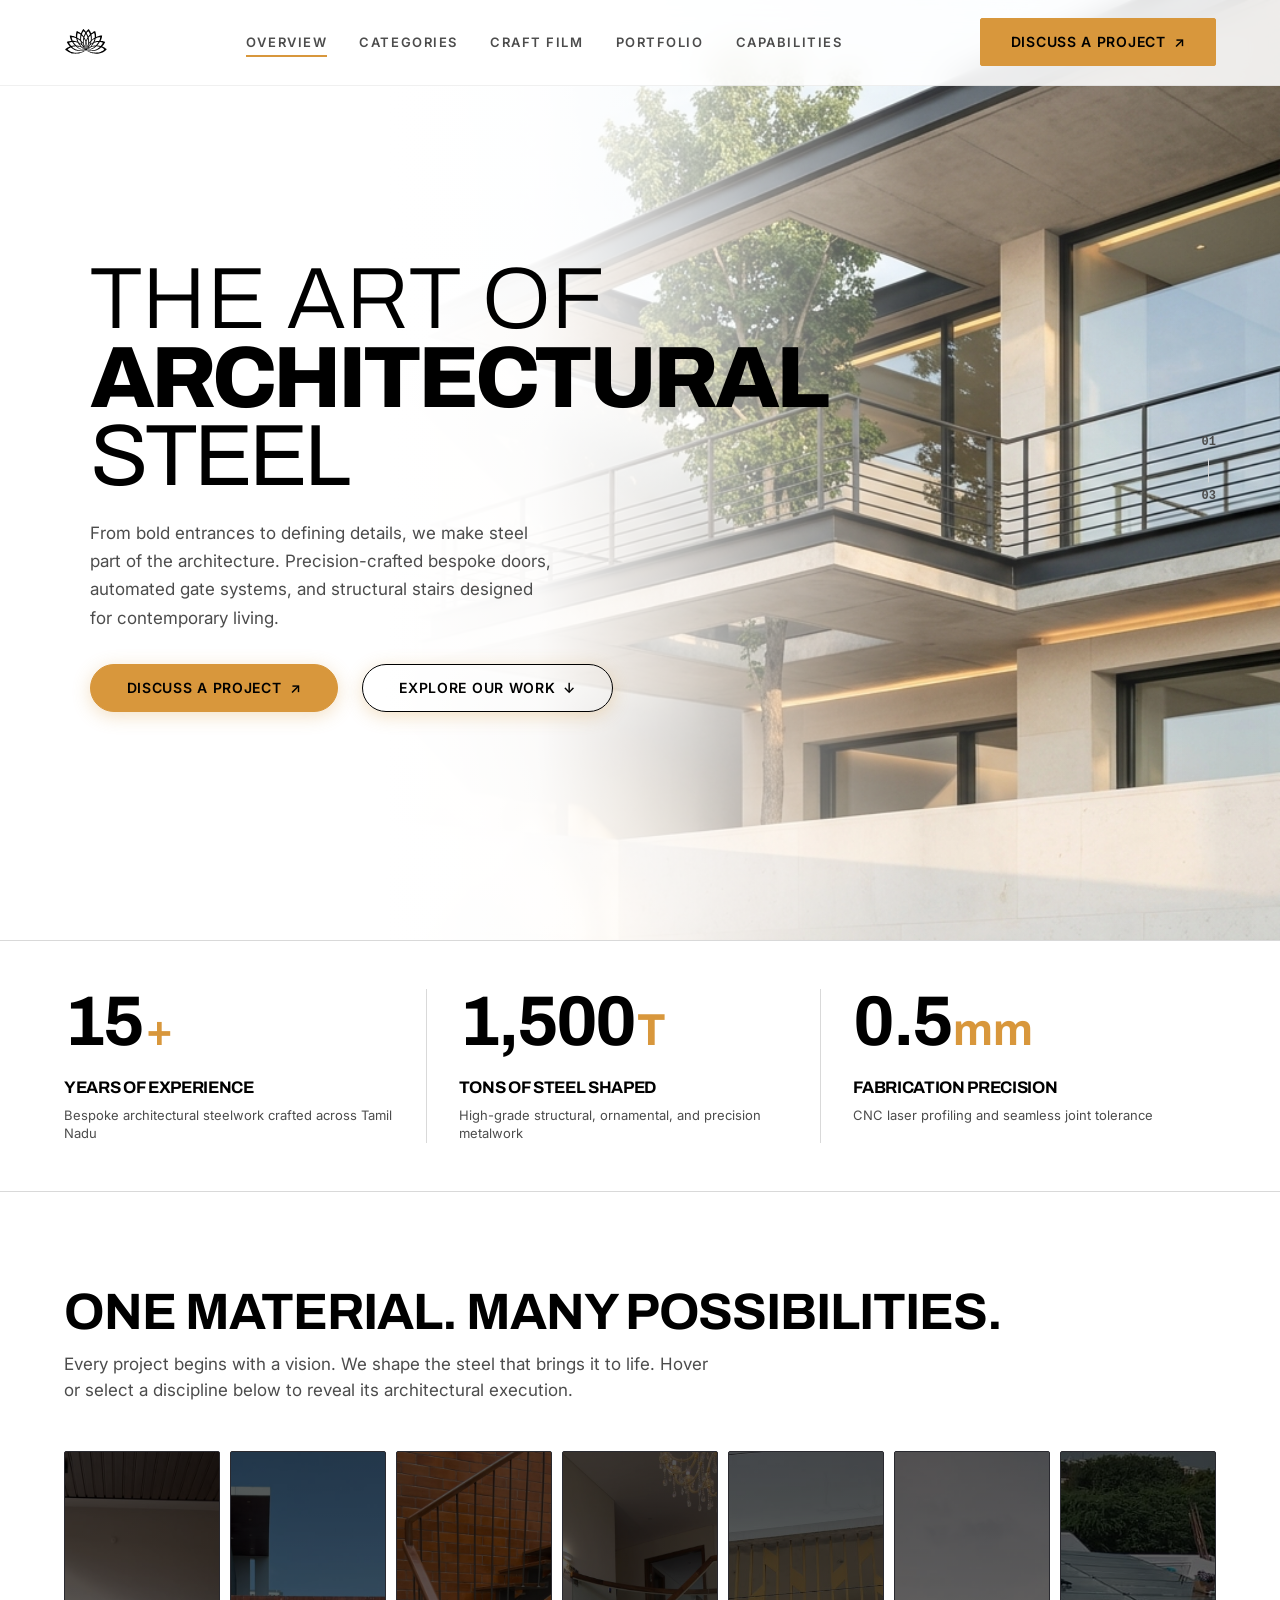
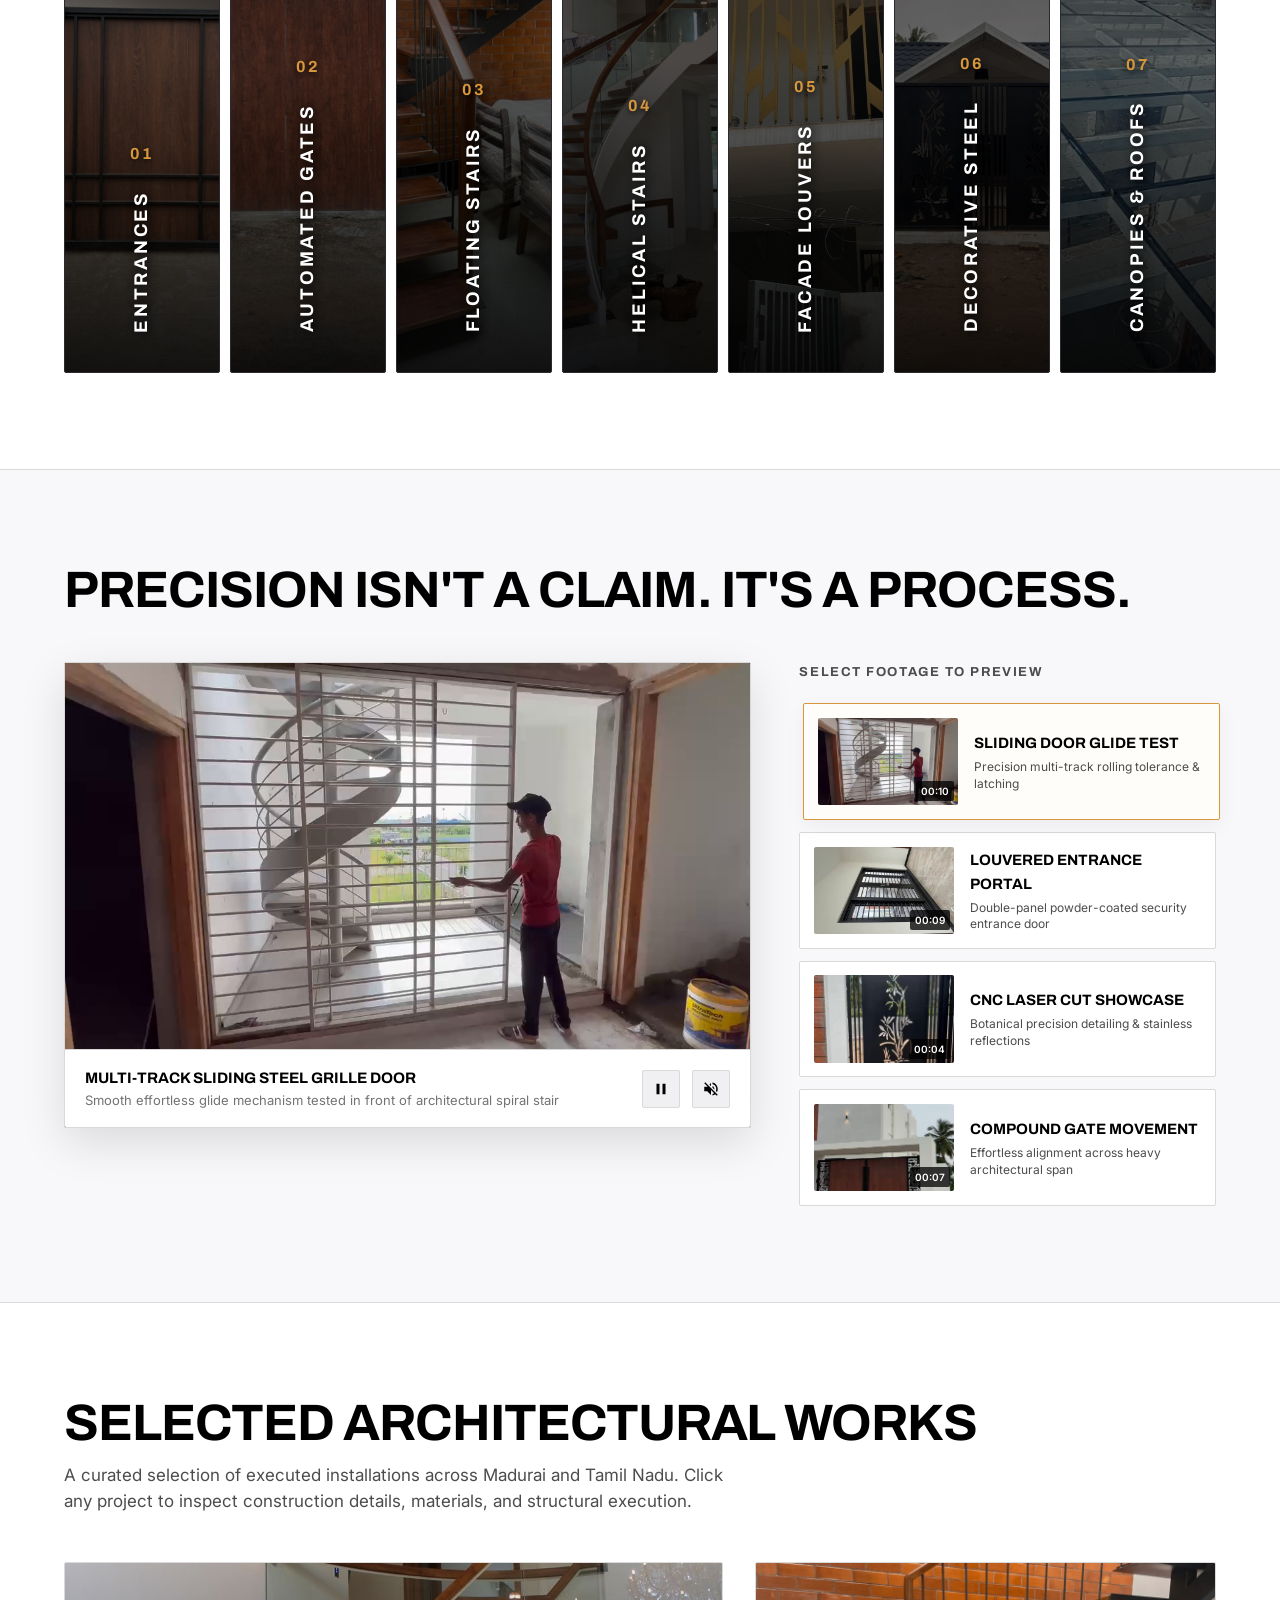
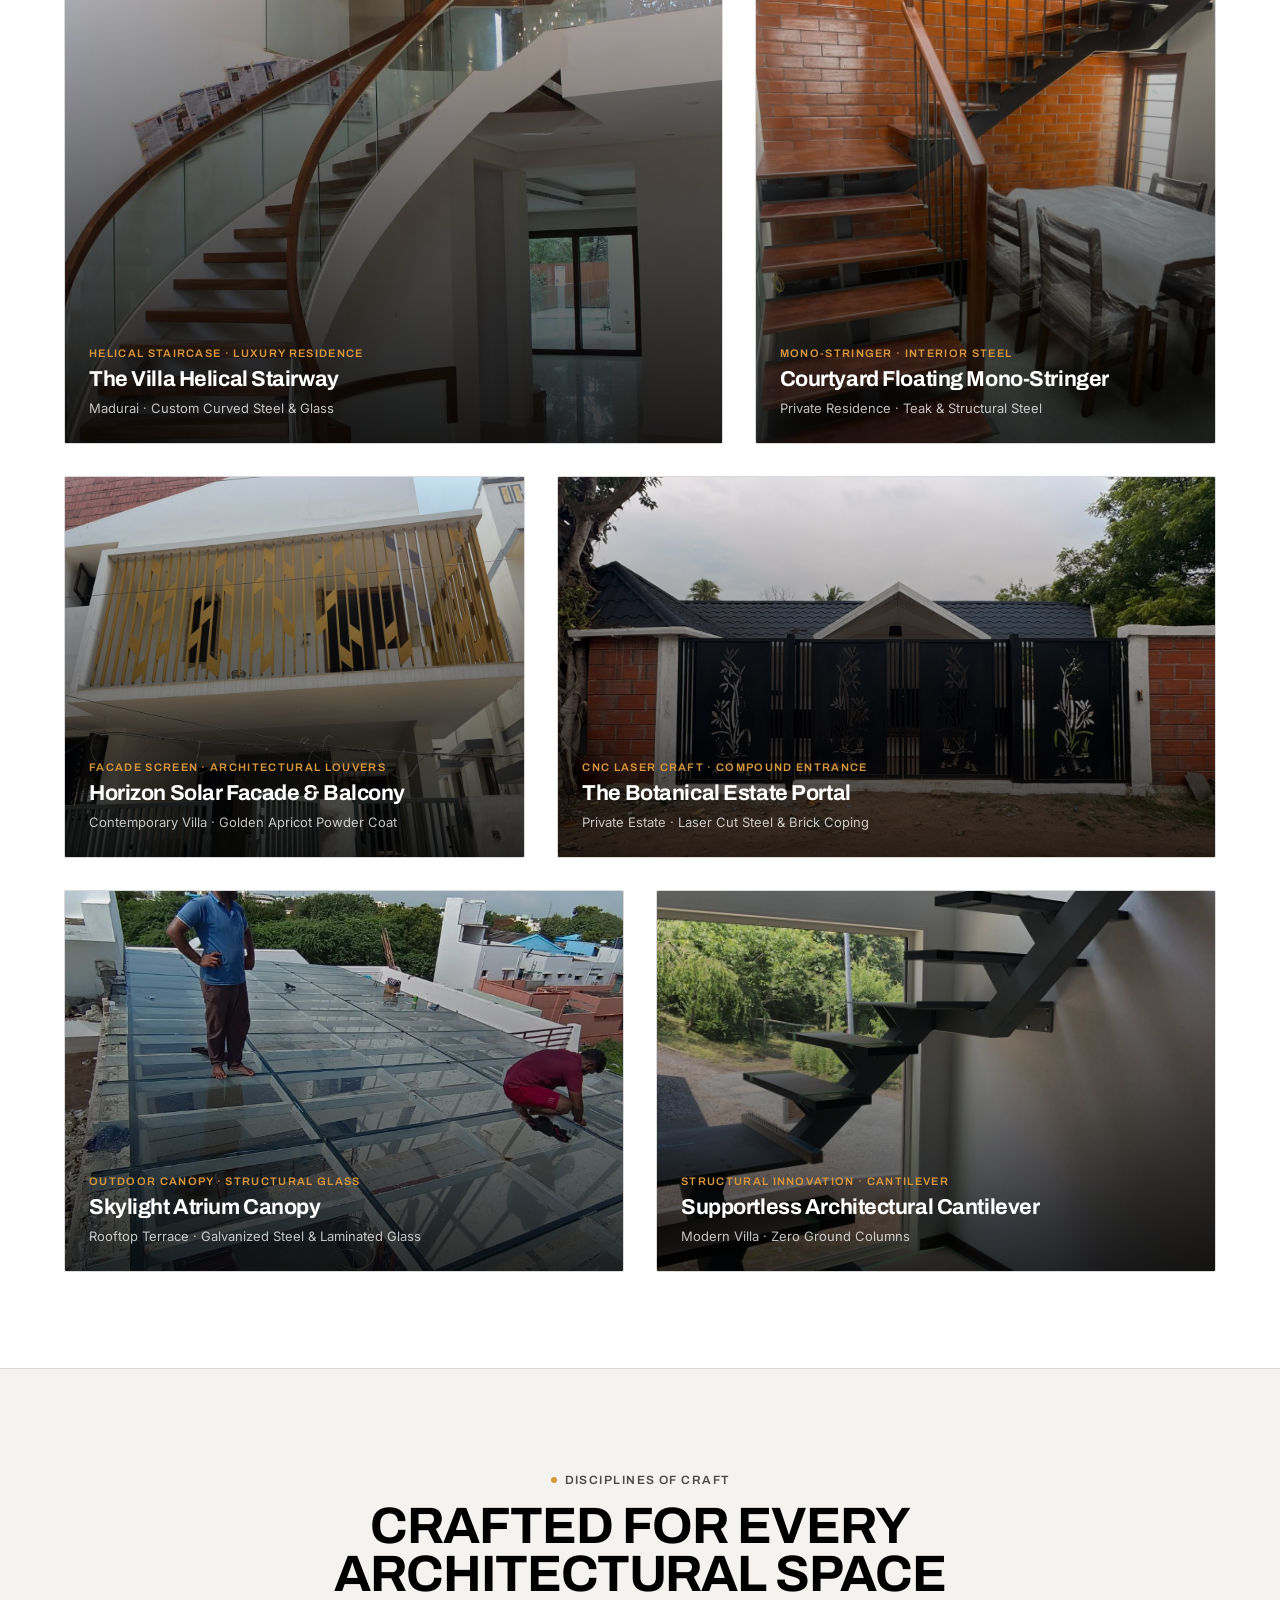
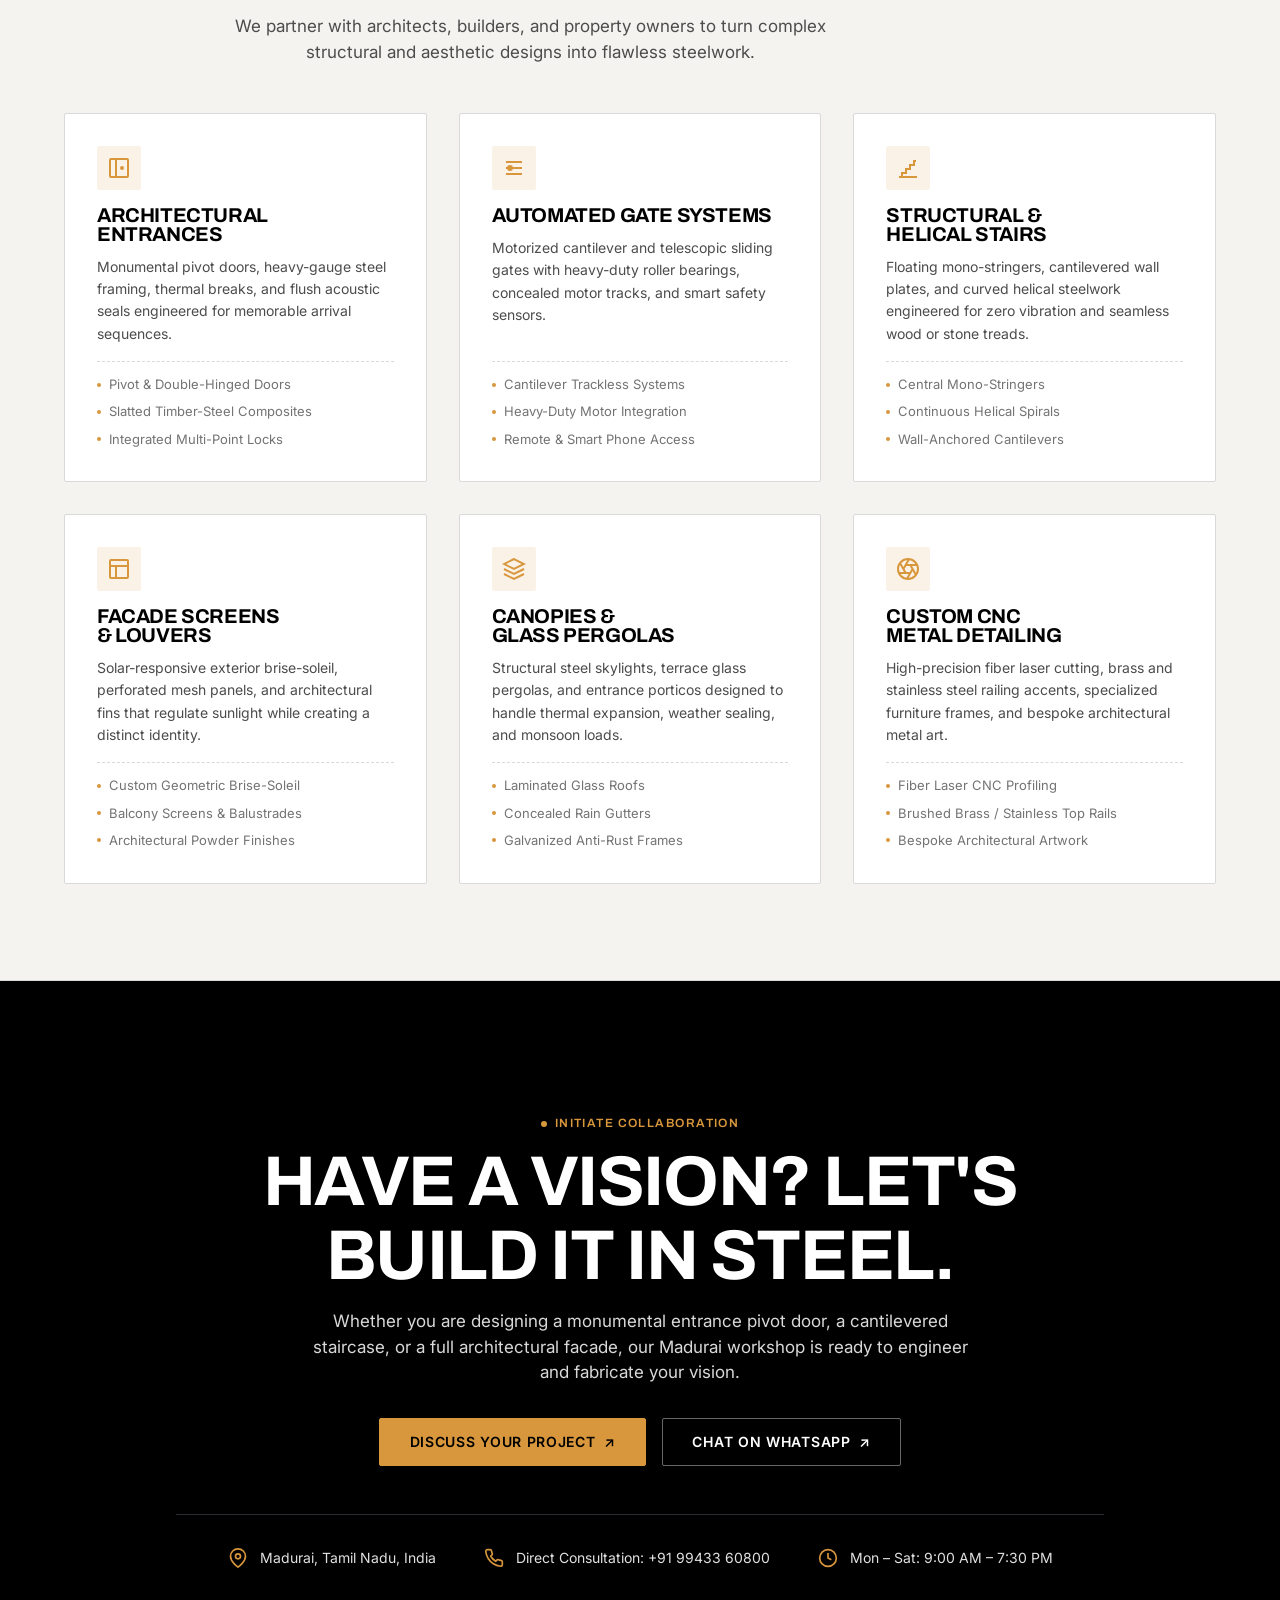
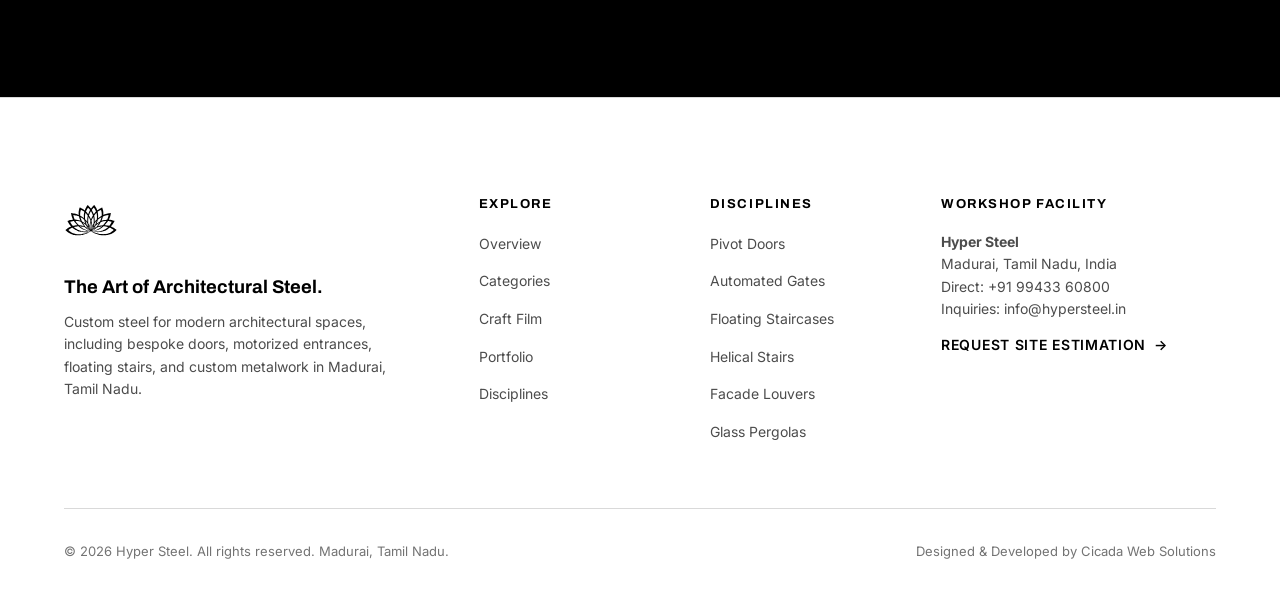
==== commit 7603e42d: "Version 3" ====
--- a/index.html
+++ b/index.html
@@ -434,7 +434,6 @@
         <nav class="site-nav" role="navigation" aria-label="Primary Navigation">
           <a href="#hero" class="site-nav__link is-active">Overview</a>
           <a href="#gallery" class="site-nav__link">Categories</a>
-          <a href="#timeline" class="site-nav__link">Process</a>
           <a href="#craft-videos" class="site-nav__link">Craft Film</a>
           <a href="#projects" class="site-nav__link">Portfolio</a>
           <a href="#capabilities" class="site-nav__link">Capabilities</a>
@@ -473,11 +472,10 @@
       <nav class="mobile-drawer__nav">
         <a href="#hero" class="mobile-drawer__link">01 · Overview</a>
         <a href="#gallery" class="mobile-drawer__link">02 · Categories</a>
-        <a href="#timeline" class="mobile-drawer__link">03 · Process</a>
-        <a href="#craft-videos" class="mobile-drawer__link">04 · Craft Film</a>
-        <a href="#projects" class="mobile-drawer__link">05 · Portfolio</a>
-        <a href="#capabilities" class="mobile-drawer__link">06 · Capabilities</a>
-        <a href="#contact" class="mobile-drawer__link">07 · Contact</a>
+        <a href="#craft-videos" class="mobile-drawer__link">03 · Craft Film</a>
+        <a href="#projects" class="mobile-drawer__link">04 · Portfolio</a>
+        <a href="#capabilities" class="mobile-drawer__link">05 · Capabilities</a>
+        <a href="#contact" class="mobile-drawer__link">06 · Contact</a>
       </nav>
     </div>
 
@@ -494,49 +492,45 @@
 
   <main id="main-content">
     <!-- ========================================================================
-         02 — HERO SECTION: THE ART OF ARCHITECTURAL STEEL
+         02 — HERO SECTION: THE ART OF ARCHITECTURAL STEEL (LIGHT MODE)
          ======================================================================== -->
     <section id="hero" class="hero" aria-label="Introduction">
-      <div class="container">
-        <div class="hero__grid">
-          <!-- Text Content -->
-          <div class="hero__content">
-            <h1 class="hero__headline">
-              THE ART OF<br>
-              <span class="highlight-word">ARCHITECTURAL</span> STEEL
-            </h1>
-
-            <p class="hero__lead">
-              From bold entrances to defining details, we make steel part of the architecture. Precision-crafted bespoke doors, automated gate systems, and structural stairs designed for contemporary living.
-            </p>
-
-            <div class="hero__actions">
-              <button type="button" class="btn btn--primary js-open-enquiry" data-service="Architectural Entrance">
-                <span>Discuss a Project</span>
-                <span class="btn__icon" aria-hidden="true">↗</span>
-              </button>
-
-              <a href="#gallery" class="btn btn--secondary btn--down">
-                <span>Explore Our Work</span>
-                <span class="btn__icon" aria-hidden="true">↓</span>
-              </a>
-            </div>
-          </div>
-
-          <!-- Hero Media Display: Own Real Client Asset -->
-          <div class="hero__media-wrapper">
-            <div class="hero__media-card">
-              <img 
-                src="assets/stylish_gate.jpeg" 
-                alt="Hyper Steel bespoke architectural steel entrance gate with rich vertical timber panels"
-                class="hero__image"
-                width="1600"
-                height="1200"
-                fetchpriority="high"
-              >
-            </div>
-          </div>
-        </div>
+      <div class="hero__backdrop-gradient" aria-hidden="true"></div>
+
+      <div class="container hero__inner">
+        <div class="hero__content">
+
+          <h1 class="hero__headline">
+            <span class="hero__title-light">The Art of</span>
+            <span class="hero__title-bold">Architectural</span>
+            <span class="hero__title-steel">Steel</span>
+          </h1>
+
+          <p class="hero__lead">
+            From bold entrances to defining details, we make steel part of the architecture. Precision-crafted bespoke doors, automated gate systems, and structural stairs designed for contemporary living.
+          </p>
+
+          <div class="hero__actions">
+            <button type="button" class="btn btn--primary btn--pill js-open-enquiry" data-service="Architectural Entrance">
+              <span>Discuss a Project</span>
+              <span class="btn__icon" aria-hidden="true">↗</span>
+            </button>
+
+            <a href="#gallery" class="btn btn--secondary btn--pill">
+              <span>Explore Our Work</span>
+              <span class="btn__icon" aria-hidden="true">↓</span>
+            </a>
+          </div>
+        </div>
+
+        
+      </div>
+
+      <!-- Subtle Slide Counter from Reference -->
+      <div class="hero__counter" aria-hidden="true">
+        <span>01</span>
+        <span class="hero__counter-line"></span>
+        <span>03</span>
       </div>
     </section>
 
@@ -584,23 +578,18 @@
          ======================================================================== -->
     <section id="gallery" class="gallery-section" aria-label="Signature Categories">
       <div class="container">
-        <div class="section-header section-header--split">
-          <div class="section-header__text">
-            <h2 class="section-title">ONE MATERIAL. MANY POSSIBILITIES.</h2>
-            <p class="section-lead">
-              Every project begins with a vision. We shape the steel that brings it to life. Hover or select a discipline below to reveal its architectural execution.
-            </p>
-          </div>
-          <div class="section-header__badge">
-            <span class="badge badge--apricot">7 Specialized Disciplines</span>
-          </div>
-        </div>
-
-        <!-- 7 Narrow Vertical Interactive Panels -->
+        <div class="section-header">
+          <h2 class="section-title">ONE MATERIAL. MANY POSSIBILITIES.</h2>
+          <p class="section-lead">
+            Every project begins with a vision. We shape the steel that brings it to life. Hover or select a discipline below to reveal its architectural execution.
+          </p>
+        </div>
+
+        <!-- 7 Narrow Vertical Interactive Panels (All initially compressed equal width) -->
         <div class="category-gallery" role="tablist" aria-label="Steel Disciplines">
           
           <!-- Panel 1: Architectural Entrances -->
-          <div class="category-panel is-expanded" role="tab" tabindex="0" aria-expanded="true" aria-label="Architectural Entrances">
+          <div class="category-panel" role="tab" tabindex="0" aria-expanded="false" aria-label="Architectural Entrances">
             <div class="category-panel__media-bg">
               <img src="assets/stylish_gate.jpeg" alt="Architectural blackened steel entrance gate with vertical timber panels" class="category-panel__img" loading="lazy">
               <div class="category-panel__overlay"></div>
@@ -781,133 +770,9 @@
     </section>
 
     <!-- ========================================================================
-         05 — HORIZONTAL SCROLL TIMELINE: TRANSFORMATION OF STEEL
+         05 — WORKING VIDEOS: AUTOPLAY PROCESS FILMS (LIGHT MODE ACCENT)
          ======================================================================== -->
-    <section id="timeline" class="timeline-section section--dark" aria-label="Fabrication Process Timeline">
-      <div class="timeline-pinned-container">
-        <div class="container timeline-header-wrap">
-          <div class="eyebrow">
-            <span class="eyebrow__dot" aria-hidden="true"></span>
-            <span>The Fabrication Journey</span>
-          </div>
-          <h2 class="section-title">FROM RAW MATERIAL TO REFINED DETAIL.</h2>
-          <p class="section-lead">
-            Steel begins as raw structural section. Through engineering, precision cutting, joinery, and meticulous finishing, it becomes an enduring architectural landmark.
-          </p>
-          <div class="timeline-progress-bar" aria-hidden="true">
-            <div class="timeline-progress-fill"></div>
-          </div>
-        </div>
-
-        <div class="timeline-track-wrapper">
-          <div class="container">
-            <div class="timeline-track">
-              
-              <!-- Stage 01 -->
-              <div class="timeline-card">
-                <div class="timeline-card__media">
-                  <img src="assets/finished_exterior.jpeg" alt="Modern villa site evaluation" class="timeline-card__img" loading="lazy">
-                  <div class="timeline-card__step-tag">STAGE 01</div>
-                </div>
-                <div class="timeline-card__body">
-                  <div class="timeline-card__stage">01 · SPATIAL BRIEF</div>
-                  <h3 class="timeline-card__title">VISION & LOAD ANALYSIS</h3>
-                  <p class="timeline-card__text">
-                    We evaluate structural foundations, spatial clearances, wind loads, and architectural intent alongside the client and architect.
-                  </p>
-                  <div class="timeline-card__specs">
-                    <span class="badge badge--dark">Load Calculations</span>
-                    <span class="badge badge--dark">Site Survey</span>
-                  </div>
-                </div>
-              </div>
-
-              <!-- Stage 02 -->
-              <div class="timeline-card">
-                <div class="timeline-card__media">
-                  <img src="assets/railing_1.jpeg" alt="CAD detailing for balustrades and steelwork" class="timeline-card__img" loading="lazy">
-                  <div class="timeline-card__step-tag">STAGE 02</div>
-                </div>
-                <div class="timeline-card__body">
-                  <div class="timeline-card__stage">02 · ENGINEERING</div>
-                  <h3 class="timeline-card__title">CAD & JOINT DETAILING</h3>
-                  <p class="timeline-card__text">
-                    Translating concepts into millimeter-accurate 3D models, defining anchor bolt locations, hidden brackets, and CNC cutting vector paths.
-                  </p>
-                  <div class="timeline-card__specs">
-                    <span class="badge badge--dark">3D Structural CAD</span>
-                    <span class="badge badge--dark">CNC Vectors</span>
-                  </div>
-                </div>
-              </div>
-
-              <!-- Stage 03 -->
-              <div class="timeline-card">
-                <div class="timeline-card__media">
-                  <img src="assets/spiral_staircase_work_2.jpeg" alt="Technicians fabricating steel spiral staircase" class="timeline-card__img" loading="lazy">
-                  <div class="timeline-card__step-tag">STAGE 03</div>
-                </div>
-                <div class="timeline-card__body">
-                  <div class="timeline-card__stage">03 · WORKSHOP</div>
-                  <h3 class="timeline-card__title">PRECISION FABRICATION</h3>
-                  <p class="timeline-card__text">
-                    High-power CNC fiber laser cutting, mechanical plate rolling, jig fitting, and certified TIG/MIG welding inside our Madurai facility.
-                  </p>
-                  <div class="timeline-card__specs">
-                    <span class="badge badge--dark">Fiber Laser Cut</span>
-                    <span class="badge badge--dark">TIG / MIG Welds</span>
-                  </div>
-                </div>
-              </div>
-
-              <!-- Stage 04 -->
-              <div class="timeline-card">
-                <div class="timeline-card__media">
-                  <img src="assets/supportless_steel_staircase.jpeg" alt="Steel staircase with anti-corrosion primer and satin finish" class="timeline-card__img" loading="lazy">
-                  <div class="timeline-card__step-tag">STAGE 04</div>
-                </div>
-                <div class="timeline-card__body">
-                  <div class="timeline-card__stage">04 · PROTECTION</div>
-                  <h3 class="timeline-card__title">SURFACE & FINISHING</h3>
-                  <p class="timeline-card__text">
-                    Abrasive blast cleaning, multi-coat zinc phosphate anti-corrosion primer, and electrostatic architectural powder coating baked for extreme durability.
-                  </p>
-                  <div class="timeline-card__specs">
-                    <span class="badge badge--dark">Zinc Epoxy Base</span>
-                    <span class="badge badge--dark">Electrostatic Coat</span>
-                  </div>
-                </div>
-              </div>
-
-              <!-- Stage 05 -->
-              <div class="timeline-card">
-                <div class="timeline-card__media">
-                  <img src="assets/rooftop_canopy_work.jpeg" alt="Installation crew anchoring glass and steel pergola on roof" class="timeline-card__img" loading="lazy">
-                  <div class="timeline-card__step-tag">STAGE 05</div>
-                </div>
-                <div class="timeline-card__body">
-                  <div class="timeline-card__stage">05 · HANDOVER</div>
-                  <h3 class="timeline-card__title">INSTALLATION & ALIGNMENT</h3>
-                  <p class="timeline-card__text">
-                    Laser-guided site leveling, heavy structural chemical anchoring, mechanical testing of motors and pivots, and flawless architectural delivery.
-                  </p>
-                  <div class="timeline-card__specs">
-                    <span class="badge badge--dark">Laser Leveling</span>
-                    <span class="badge badge--dark">Final Commissioning</span>
-                  </div>
-                </div>
-              </div>
-
-            </div>
-          </div>
-        </div>
-      </div>
-    </section>
-
-    <!-- ========================================================================
-         06 — WORKING VIDEOS: AUTOPLAY PROCESS FILMS
-         ======================================================================== -->
-    <section id="craft-videos" class="videos-section section--dark" aria-label="Process Films">
+    <section id="craft-videos" class="videos-section" aria-label="Process Films">
       <div class="container">
         <div class="section-header">
           <h2 class="section-title">PRECISION ISN'T A CLAIM. IT'S A PROCESS.</h2>
@@ -987,10 +852,11 @@
               </div>
             </div>
 
-            <!-- Item 3: Botanical Gate Showcase -->
+            <!-- Item 3: Botanical Gate Showcase (Rotated 90 Deg Corrected) -->
             <div class="video-thumb-card" 
                  role="button" 
                  tabindex="0"
+                 data-rotate="90"
                  data-video-src="assets/metal_gate_showcase.mp4" 
                  data-video-poster="assets/video_posters/metal_gate_showcase_poster.jpg"
                  data-video-title="Laser-Cut Botanical Screen Showcase"
@@ -1005,10 +871,11 @@
               </div>
             </div>
 
-            <!-- Item 4: Stylish Gate 3 Operation -->
+            <!-- Item 4: Stylish Gate 3 Operation (Rotated 90 Deg Corrected) -->
             <div class="video-thumb-card" 
                  role="button" 
                  tabindex="0"
+                 data-rotate="90"
                  data-video-src="assets/stylish_gate_3.mp4" 
                  data-video-poster="assets/video_posters/stylish_gate_3_poster.jpg"
                  data-video-title="Heavy Architectural Compound Gate"
@@ -1033,22 +900,11 @@
          ======================================================================== -->
     <section id="projects" class="projects-section" aria-label="Completed Projects">
       <div class="container">
-        <div class="section-header section-header--split">
-          <div class="section-header__text">
-            <h2 class="section-title">SELECTED ARCHITECTURAL WORKS</h2>
-            <p class="section-lead">
-              A curated selection of executed installations across Madurai and Tamil Nadu. Click any project to inspect construction details, materials, and structural execution.
-            </p>
-          </div>
-
-          <!-- Project Filter -->
-          <div class="projects-filter" role="group" aria-label="Project Categories">
-            <button type="button" class="filter-btn is-active" data-filter="all">All Works</button>
-            <button type="button" class="filter-btn" data-filter="stairs">Staircases</button>
-            <button type="button" class="filter-btn" data-filter="entrances">Entrances & Gates</button>
-            <button type="button" class="filter-btn" data-filter="facades">Facades & Balustrades</button>
-            <button type="button" class="filter-btn" data-filter="canopies">Canopies</button>
-          </div>
+        <div class="section-header">
+          <h2 class="section-title">SELECTED ARCHITECTURAL WORKS</h2>
+          <p class="section-lead">
+            A curated selection of executed installations across Madurai and Tamil Nadu. Click any project to inspect construction details, materials, and structural execution.
+          </p>
         </div>
 
         <!-- Asymmetric Portfolio Grid -->
@@ -1350,8 +1206,7 @@
           <ul class="footer-links">
             <li><a href="#hero">Overview</a></li>
             <li><a href="#gallery">Categories</a></li>
-            <li><a href="#timeline">Fabrication Process</a></li>
-            <li><a href="#craft-videos">Craft Footage</a></li>
+            <li><a href="#craft-videos">Craft Film</a></li>
             <li><a href="#projects">Portfolio</a></li>
             <li><a href="#capabilities">Disciplines</a></li>
           </ul>
--- a/css/tokens.css
+++ b/css/tokens.css
@@ -1,5 +1,5 @@
 /* ==========================================================================
-   HYPER STEEL FABRICATION — DESIGN TOKENS
+   HYPER STEEL — DESIGN TOKENS
    Source of truth: design.md & Hyper_Steel_Brand_Guidelines.md
    ========================================================================== */
 
--- a/css/base.css
+++ b/css/base.css
@@ -1,5 +1,5 @@
 /* ==========================================================================
-   HYPER STEEL FABRICATION — BASE & RESET
+   HYPER STEEL — BASE & RESET
    ========================================================================== */
 
 *, *::before, *::after {
--- a/css/components.css
+++ b/css/components.css
@@ -1,5 +1,5 @@
 /* ==========================================================================
-   HYPER STEEL FABRICATION — REUSABLE COMPONENTS
+   HYPER STEEL — REUSABLE COMPONENTS
    ========================================================================== */
 
 /* --- Buttons --- */
--- a/css/sections.css
+++ b/css/sections.css
@@ -1,5 +1,5 @@
 /* ==========================================================================
-   HYPER STEEL — SECTIONS STYLESHEET
+   HYPER STEEL — SECTIONS STYLESHEET (LIGHT MODE ARCHITECTURAL THEME)
    ========================================================================== */
 
 /* --------------------------------------------------------------------------
@@ -57,27 +57,28 @@
 
 .brand-logo:hover {
   color: var(--color-apricot);
-  transform: scale(1.05);
+  transform: scale(1.06);
 }
 
 .brand-logo:hover .brand-logo__svg {
   fill: var(--color-apricot);
 }
 
-/* Footer Logo Mark */
+/* Footer Logo Mark (Shifts up and gets big on hover) */
 .footer-logo {
   display: inline-flex;
   align-items: center;
   color: var(--color-black);
-  transition: color var(--duration-fast) ease, transform var(--duration-fast) ease;
+  transition: color var(--duration-fast) ease, transform 0.35s cubic-bezier(0.16, 1, 0.3, 1);
   line-height: 0;
   margin-bottom: var(--space-4);
+  transform-origin: center bottom;
   outline: none;
 }
 
 .footer-logo__svg {
-  height: 56px;
-  width: 56px;
+  height: 54px;
+  width: 54px;
   aspect-ratio: 1 / 1;
   fill: currentColor;
   transition: fill var(--duration-fast) ease;
@@ -86,7 +87,7 @@
 
 .footer-logo:hover {
   color: var(--color-apricot);
-  transform: scale(1.05);
+  transform: translateY(-8px) scale(1.15);
 }
 
 .footer-logo:hover .footer-logo__svg {
@@ -257,7 +258,7 @@
 
 
 /* --------------------------------------------------------------------------
-   02 — HERO SECTION
+   02 — HERO SECTION (LIGHT MODE ARCHITECTURAL INSPIRATION)
    -------------------------------------------------------------------------- */
 .hero {
   position: relative;
@@ -265,100 +266,270 @@
   min-height: 100svh;
   display: flex;
   align-items: center;
-  padding-top: calc(80px + var(--space-5));
-  padding-bottom: var(--space-7);
-  background: var(--color-white);
+  background-color: #FFFFFF;
+  background-image: url('../assets/generated/hero_light_architectural.jpg');
+  background-repeat: no-repeat;
+  background-position: center right;
+  background-size: cover;
   overflow: hidden;
-}
-
-.hero__grid {
-  display: grid;
-  grid-template-columns: 1.15fr 1fr;
-  align-items: center;
-  gap: var(--space-8);
-  width: 100%;
+  padding-top: calc(80px + var(--space-4));
+  padding-bottom: var(--space-8);
+}
+
+/* Light Mode Architectural Fade Overlay */
+.hero__backdrop-gradient {
+  position: absolute;
+  inset: 0;
+  background: linear-gradient(
+  to right,
+  #FFFFFF 0%,
+  #FFFFFF 30%,
+  rgba(255, 255, 255, 0.96) 42%,
+  rgba(255, 255, 255, 0.72) 53%,
+  rgba(255, 255, 255, 0.18) 72%,
+  rgba(255, 255, 255, 0) 100%
+);
+  pointer-events: none;
+  z-index: 1;
 }
 
 @media (max-width: 1024px) {
-  .hero__grid {
-    grid-template-columns: 1fr;
-    gap: var(--space-6);
-    padding-top: var(--space-4);
-  }
+  .hero {
+    background-position: 70% center;
+  }
+  .hero__backdrop-gradient {
+    background: linear-gradient(
+      to bottom,
+      rgba(255, 255, 255, 0.96) 0%,
+      rgba(255, 255, 255, 0.9) 60%,
+      rgba(255, 255, 255, 0.75) 100%
+    );
+  }
+}
+
+.hero__inner {
+  position: relative;
+  z-index: 2;
+  width: 100%;
+  display: flex;
+  flex-direction: column;
+  justify-content: center;
+  min-height: calc(100vh - 120px);
 }
 
 .hero__content {
-  display: flex;
-  flex-direction: column;
-  z-index: 2;
+  max-width: 54rem;
+  display: flex;
+  flex-direction: column;
+  align-items: flex-start;
+  margin-left: clamp(0rem, 2vw, 2rem);
+}
+
+.hero__eyebrow {
+  font-family: var(--font-heading);
+  font-size: 0.75rem;
+  font-weight: 600;
+  letter-spacing: 0.22em;
+  text-transform: uppercase;
+  color: var(--color-charcoal);
+  margin-bottom: var(--space-4);
+  display: flex;
+  align-items: center;
+  gap: 0.75rem;
+}
+
+.hero__eyebrow-line {
+  width: 24px;
+  height: 1px;
+  background-color: var(--color-apricot);
+  display: inline-block;
 }
 
 .hero__headline {
-  font-size: var(--text-display);
-  font-weight: 700;
-  line-height: 0.94;
-  letter-spacing: var(--tracking-tight);
+  font-size: clamp(3rem, 6.8vw, 6.5rem);
+  line-height: 0.9;
+  letter-spacing: -0.045em;
   color: var(--color-black);
   text-transform: uppercase;
   margin-bottom: var(--space-5);
 }
 
-.hero__headline .highlight-word {
+.hero__title-light {
+  font-weight: 300;
+  display: block;
+  letter-spacing: 0.01em;
+}
+
+.hero__title-bold {
+  font-weight: 800;
+  display: block;
   color: var(--color-black);
-  position: relative;
-  display: inline-block;
-}
-
-.hero__headline .highlight-word::after {
-  content: "";
-  position: absolute;
-  left: 0;
-  bottom: 0.08em;
-  width: 100%;
-  height: 0.08em;
-  background-color: var(--color-apricot);
-  z-index: -1;
+}
+
+.hero__title-steel {
+  font-weight: 400;
+  display: block;
 }
 
 .hero__lead {
-  font-size: var(--text-body-large);
+  font-size: clamp(1.0625rem, 1.2vw, 1.2rem);
   color: var(--color-charcoal);
-  line-height: 1.55;
-  max-width: 48ch;
+  line-height: 1.65;
+  max-width: 42ch;
   margin-bottom: var(--space-6);
 }
 
 .hero__actions {
   display: flex;
   align-items: center;
-  gap: var(--space-4);
+  gap: var(--space-5);
   flex-wrap: wrap;
 }
 
-/* Hero Media Display */
-.hero__media-wrapper {
-  position: relative;
-  width: 100%;
-}
-
-.hero__media-card {
-  position: relative;
-  width: 100%;
+.btn--pill {
+  border-radius: 999px;
+  padding: 0.95rem 2.25rem;
+  box-shadow: 0 4px 18px rgba(216, 151, 60, 0.3);
+}
+
+/* Floating Bottom Controls from Reference */
+.hero__bottom-bar {
+  display: flex;
+  align-items: flex-end;
+  justify-content: space-between;
+  margin-top: auto;
+  padding-top: var(--space-8);
+  width: 100%;
+}
+
+.hero__scroll-pill {
+  display: inline-flex;
+  align-items: center;
+  gap: 0.6rem;
+  padding: 0.5rem 1rem;
+  border-radius: 999px;
+  background-color: rgba(255, 255, 255, 0.85);
+  backdrop-filter: blur(8px);
+  border: 1px solid var(--color-border);
+  font-size: 0.6875rem;
+  font-weight: 600;
+  letter-spacing: 0.18em;
+  text-transform: uppercase;
+  color: var(--color-charcoal);
+  cursor: pointer;
+  transition: all var(--duration-fast) ease;
+}
+
+.hero__scroll-pill:hover {
+  background-color: var(--color-black);
+  color: var(--color-white);
+  border-color: var(--color-black);
+}
+
+/* Bottom Right Preview Micro-Card */
+.hero__preview-card {
+  display: flex;
+  align-items: center;
+  gap: 1rem;
+  padding: 0.55rem 0.85rem;
+  background: rgba(255, 255, 255, 0.88);
+  backdrop-filter: blur(12px);
+  -webkit-backdrop-filter: blur(12px);
+  border: 1px solid var(--color-border);
   border-radius: var(--radius-sm);
+  box-shadow: 0 10px 30px rgba(0, 0, 0, 0.08);
+  cursor: pointer;
+  transition: all var(--duration-fast) ease;
+}
+
+.hero__preview-card:hover {
+  border-color: var(--color-apricot);
+  transform: translateY(-3px);
+  box-shadow: 0 14px 35px rgba(0, 0, 0, 0.12);
+}
+
+.hero__preview-thumb {
+  width: 58px;
+  height: 40px;
+  border-radius: 2px;
   overflow: hidden;
-  box-shadow: 0 15px 45px rgba(0, 0, 0, 0.08);
-  border: 1px solid var(--color-border);
-  background-color: var(--color-warm-white);
-  aspect-ratio: 16 / 11;
-}
-
-.hero__image {
+  position: relative;
+  background-color: #000;
+}
+
+.hero__preview-thumb img {
   width: 100%;
   height: 100%;
   object-fit: cover;
-  object-position: center;
-  transform: scale(1.02);
-  transition: transform var(--duration-slow) var(--ease-out-expo);
+}
+
+.hero__preview-play {
+  position: absolute;
+  inset: 0;
+  display: flex;
+  align-items: center;
+  justify-content: center;
+  background: rgba(0, 0, 0, 0.35);
+  color: #fff;
+}
+
+.hero__preview-play svg {
+  width: 14px;
+  height: 14px;
+  fill: currentColor;
+}
+
+.hero__preview-text {
+  display: flex;
+  flex-direction: column;
+}
+
+.hero__preview-title {
+  font-family: var(--font-heading);
+  font-size: 0.72rem;
+  font-weight: 700;
+  letter-spacing: 0.12em;
+  text-transform: uppercase;
+  color: var(--color-black);
+}
+
+.hero__preview-sub {
+  font-size: 0.6875rem;
+  color: var(--color-text-muted);
+}
+
+/* Subtle Counter */
+.hero__counter {
+  position: absolute;
+  right: var(--page-gutter);
+  top: 50%;
+  transform: translateY(-50%);
+  display: flex;
+  flex-direction: column;
+  align-items: center;
+  gap: 0.35rem;
+  font-family: var(--font-mono);
+  font-size: 0.75rem;
+  font-weight: 600;
+  color: var(--color-charcoal);
+  z-index: 2;
+}
+
+.hero__counter-line {
+  width: 1px;
+  height: 24px;
+  background-color: var(--color-border);
+}
+
+@media (max-width: 900px) {
+  .hero__counter {
+    display: none;
+  }
+  .hero__bottom-bar {
+    flex-direction: column;
+    align-items: flex-start;
+    gap: 1rem;
+  }
 }
 
 
@@ -448,7 +619,7 @@
 
 
 /* --------------------------------------------------------------------------
-   04 — SIGNATURE CATEGORY GALLERY (BESPOKE EXPANDING PANELS)
+   04 — SIGNATURE CATEGORY GALLERY (ALL COMPRESSED INITIALLY, EXPANDS ON HOVER)
    -------------------------------------------------------------------------- */
 .gallery-section {
   padding-top: var(--space-9);
@@ -475,6 +646,7 @@
   }
 }
 
+/* Base Panel: Equal width for all cards by default */
 .category-panel {
   flex: 1 1 0;
   min-width: 80px;
@@ -500,11 +672,17 @@
   z-index: 10;
 }
 
-/* Expanded State */
+/* Hovered Card Grows */
 .category-panel.is-expanded {
-  flex: 4.5 1 0;
+  flex: 3.8 1 0;
   border-color: var(--color-apricot);
   box-shadow: 0 16px 40px rgba(0, 0, 0, 0.35);
+}
+
+/* Sibling Cards Shrink a Little Bit */
+.category-panel.is-shrunk {
+  flex: 0.65 1 0;
+  opacity: 0.85;
 }
 
 @media (max-width: 900px) {
@@ -516,6 +694,10 @@
   
   .category-panel.is-expanded {
     height: 480px;
+  }
+  .category-panel.is-shrunk {
+    height: 75px;
+    opacity: 1;
   }
 }
 
@@ -678,208 +860,19 @@
 
 
 /* --------------------------------------------------------------------------
-   05 — HORIZONTAL SCROLL TIMELINE (TRANSFORMATION OF STEEL)
-   -------------------------------------------------------------------------- */
-.timeline-section {
-  position: relative;
-  background-color: var(--color-dark-bg);
-  color: #FFFFFF !important;
-  width: 100%;
-  overflow: hidden;
-}
-
-.timeline-section .section-title {
-  color: #FFFFFF !important;
-}
-
-.timeline-section .section-lead {
-  color: rgba(255, 255, 255, 0.85) !important;
-}
-
-.timeline-section .eyebrow {
-  color: var(--color-apricot) !important;
-}
-
-.timeline-pinned-container {
-  min-height: 100vh;
-  display: flex;
-  flex-direction: column;
-  justify-content: center;
-  position: relative;
-  padding: 3rem 0;
-  box-sizing: border-box;
-}
-
-.timeline-header-wrap {
-  margin-bottom: var(--space-5);
-  z-index: 3;
-}
-
-.timeline-progress-bar {
-  width: 100%;
-  height: 2px;
-  background-color: #2C2C32;
-  position: relative;
-  margin-top: var(--space-4);
-}
-
-.timeline-progress-fill {
-  position: absolute;
-  top: 0;
-  left: 0;
-  height: 100%;
-  width: 0%;
-  background-color: var(--color-apricot);
-  transition: width 0.1s linear;
-}
-
-.timeline-track-wrapper {
-  width: 100%;
-  overflow: visible;
-  position: relative;
-}
-
-.timeline-track {
-  display: flex;
-  flex-wrap: nowrap;
-  gap: 2rem;
-  width: max-content;
-  will-change: transform;
-}
-
-.timeline-card {
-  width: 440px;
-  min-width: 440px;
-  max-width: 440px;
-  flex-shrink: 0;
-  background-color: #161619 !important;
-  border: 1px solid #2C2C32 !important;
-  border-radius: var(--radius-sm);
-  overflow: hidden;
-  display: flex;
-  flex-direction: column;
-  color: #FFFFFF !important;
-  transition: border-color var(--duration-fast) ease, transform var(--duration-fast) ease;
-}
-
-.timeline-card:hover {
-  border-color: var(--color-apricot) !important;
-  transform: translateY(-4px);
-}
-
-.timeline-card__media {
-  position: relative;
-  width: 100%;
-  height: 230px;
-  overflow: hidden;
-  background-color: #0A0A0B;
-}
-
-.timeline-card__img {
-  width: 100%;
-  height: 100%;
-  object-fit: cover;
-  transition: transform var(--duration-slow) var(--ease-out-expo);
-}
-
-.timeline-card:hover .timeline-card__img {
-  transform: scale(1.05);
-}
-
-.timeline-card__step-tag {
-  position: absolute;
-  top: 1rem;
-  left: 1rem;
-  background-color: var(--color-apricot);
-  color: #000000;
-  font-family: var(--font-heading);
-  font-weight: 700;
-  font-size: 0.75rem;
-  padding: 0.3rem 0.65rem;
-  border-radius: var(--radius-sm);
-  letter-spacing: var(--tracking-wider);
-}
-
-.timeline-card__body {
-  padding: var(--space-5);
-  display: flex;
-  flex-direction: column;
-  flex-grow: 1;
-  color: #FFFFFF !important;
-}
-
-.timeline-card__stage {
-  font-family: var(--font-heading);
-  font-size: 0.75rem;
-  font-weight: 600;
-  color: var(--color-apricot) !important;
-  letter-spacing: var(--tracking-widest);
-  text-transform: uppercase;
-  margin-bottom: var(--space-1);
-}
-
-.timeline-card__title {
-  font-size: 1.45rem;
-  font-weight: 700;
-  color: #FFFFFF !important;
-  margin-bottom: var(--space-3);
-}
-
-.timeline-card__text {
-  font-size: 0.875rem;
-  color: rgba(255, 255, 255, 0.82) !important;
-  line-height: 1.6;
-  margin-bottom: var(--space-4);
-  flex-grow: 1;
-}
-
-.timeline-card__specs {
-  display: flex;
-  flex-wrap: wrap;
-  gap: var(--space-2);
-  padding-top: var(--space-3);
-  border-top: 1px solid #2C2C32;
-}
-
-.timeline-card__specs .badge {
-  background: rgba(255, 255, 255, 0.08) !important;
-  border-color: rgba(255, 255, 255, 0.18) !important;
-  color: #FFFFFF !important;
-}
-
-/* Mobile Non-pinned Fallback */
-@media (max-width: 900px) {
-  .timeline-pinned-container {
-    min-height: auto;
-    padding-top: var(--space-8);
-    padding-bottom: var(--space-8);
-  }
-  
-  .timeline-track {
-    flex-direction: column;
-    width: 100%;
-  }
-  
-  .timeline-card {
-    width: 100%;
-    min-width: 100%;
-  }
-}
-
-
-/* --------------------------------------------------------------------------
-   06 — WORKING VIDEOS (PRECISION ISN'T A CLAIM. IT'S A PROCESS.)
+   05 — WORKING VIDEOS (LIGHT MODE ARCHITECTURAL SECTION)
    -------------------------------------------------------------------------- */
 .videos-section {
   padding-top: var(--space-9);
   padding-bottom: var(--space-9);
-  background-color: var(--color-dark-bg);
-  color: #FFFFFF !important;
-  border-top: 1px solid #2C2C32;
+  background-color: #F8F8FA;
+  color: var(--color-charcoal);
+  border-top: 1px solid var(--color-border);
+  border-bottom: 1px solid var(--color-border);
 }
 
 .videos-section .section-title {
-  color: #FFFFFF !important;
+  color: var(--color-black) !important;
   margin-bottom: 0;
 }
 
@@ -905,8 +898,8 @@
   background-color: #000000;
   border-radius: var(--radius-sm);
   overflow: hidden;
-  border: 1px solid #2C2C32;
-  box-shadow: 0 20px 50px rgba(0, 0, 0, 0.5);
+  border: 1px solid var(--color-border);
+  box-shadow: 0 15px 45px rgba(0, 0, 0, 0.12);
 }
 
 .cinema-player__video-wrapper {
@@ -914,6 +907,7 @@
   width: 100%;
   aspect-ratio: 16 / 9;
   background-color: #000;
+  overflow: hidden;
 }
 
 .cinema-player__video {
@@ -921,16 +915,22 @@
   height: 100%;
   object-fit: cover;
   display: block;
-}
-
-/* Video Controls Bar */
+  transition: transform 0.3s ease;
+}
+
+/* 90-degree Upright Correction for Sideways Footage */
+.cinema-player__video.is-rotated-90 {
+  transform: rotate(90deg) scale(1.78);
+}
+
+/* Video Controls Bar in Light Surface */
 .cinema-player__controls {
   display: flex;
   align-items: center;
   justify-content: space-between;
   padding: 1rem 1.25rem;
-  background-color: #161619;
-  border-top: 1px solid #2C2C32;
+  background-color: #FFFFFF;
+  border-top: 1px solid var(--color-border);
   gap: 1rem;
 }
 
@@ -941,15 +941,15 @@
 
 .cinema-player__title {
   font-family: var(--font-heading);
-  font-size: 1rem;
+  font-size: 0.95rem;
   font-weight: 700;
-  color: #FFFFFF !important;
+  color: var(--color-black) !important;
   text-transform: uppercase;
 }
 
 .cinema-player__caption {
   font-size: 0.8125rem;
-  color: rgba(255, 255, 255, 0.78) !important;
+  color: var(--color-text-muted) !important;
 }
 
 .cinema-player__actions {
@@ -962,9 +962,9 @@
   width: 38px;
   height: 38px;
   border-radius: var(--radius-sm);
-  background-color: #222227;
-  border: 1px solid #33333C;
-  color: #FFFFFF;
+  background-color: #F0F0F2;
+  border: 1px solid var(--color-border);
+  color: var(--color-black);
   display: flex;
   align-items: center;
   justify-content: center;
@@ -975,6 +975,7 @@
 .control-btn:hover {
   background-color: var(--color-apricot);
   color: #000000;
+  border-color: var(--color-apricot);
 }
 
 .control-btn svg {
@@ -983,11 +984,11 @@
   fill: currentColor;
 }
 
-/* Video Playlist / Supporting Clips */
+/* Video Playlist / Supporting Clips in Light Mode */
 .video-playlist {
   display: flex;
   flex-direction: column;
-  gap: var(--space-4);
+  gap: var(--space-3);
 }
 
 .video-playlist__header {
@@ -996,7 +997,7 @@
   font-weight: 700;
   letter-spacing: var(--tracking-wider);
   text-transform: uppercase;
-  color: var(--color-apricot) !important;
+  color: var(--color-charcoal) !important;
   margin-bottom: var(--space-2);
 }
 
@@ -1006,9 +1007,9 @@
   gap: var(--space-4);
   padding: 0.85rem;
   border-radius: var(--radius-sm);
-  background-color: #161619 !important;
-  border: 1px solid #2C2C32 !important;
-  color: #FFFFFF !important;
+  background-color: #FFFFFF !important;
+  border: 1px solid var(--color-border) !important;
+  color: var(--color-black) !important;
   cursor: pointer;
   transition: all var(--duration-fast) var(--ease-out-expo);
   text-align: left;
@@ -1017,7 +1018,8 @@
 .video-thumb-card:hover,
 .video-thumb-card.is-active {
   border-color: var(--color-apricot) !important;
-  background-color: #1F1F24 !important;
+  background-color: #FFFDF9 !important;
+  box-shadow: 0 6px 20px rgba(0, 0, 0, 0.05);
   transform: translateX(4px);
 }
 
@@ -1058,21 +1060,21 @@
   font-family: var(--font-heading);
   font-size: 0.9375rem;
   font-weight: 700;
-  color: #FFFFFF !important;
+  color: var(--color-black) !important;
   margin-bottom: 0.25rem;
   text-transform: uppercase;
 }
 
 .video-thumb-card__desc {
   font-size: 0.75rem;
-  color: rgba(255, 255, 255, 0.75) !important;
+  color: var(--color-charcoal) !important;
   line-height: 1.4;
   margin-bottom: 0;
 }
 
 
 /* --------------------------------------------------------------------------
-   07 — SELECTED PROJECTS (ARCHITECTURAL CURATION)
+   06 — SELECTED PROJECTS (ARCHITECTURAL CURATION)
    -------------------------------------------------------------------------- */
 .projects-section {
   padding-top: var(--space-9);
@@ -1080,39 +1082,11 @@
   background-color: var(--color-white);
 }
 
-.projects-filter {
-  display: flex;
-  gap: var(--space-2);
-  flex-wrap: wrap;
-  margin-bottom: var(--space-7);
-}
-
-.filter-btn {
-  padding: 0.5rem 1rem;
-  font-family: var(--font-body);
-  font-size: 0.75rem;
-  font-weight: 600;
-  letter-spacing: var(--tracking-wider);
-  text-transform: uppercase;
-  background-color: transparent;
-  border: 1px solid var(--color-border);
-  border-radius: var(--radius-sm);
-  color: var(--color-charcoal);
-  cursor: pointer;
-  transition: all var(--duration-fast) ease;
-}
-
-.filter-btn:hover,
-.filter-btn.is-active {
-  background-color: var(--color-black);
-  border-color: var(--color-black);
-  color: var(--color-white);
-}
-
 .projects-masonry {
   display: grid;
   grid-template-columns: repeat(12, 1fr);
   gap: var(--space-6);
+  margin-top: var(--space-6);
 }
 
 .project-item {
@@ -1224,7 +1198,7 @@
 
 
 /* --------------------------------------------------------------------------
-   08 — CAPABILITIES & ARCHITECTURAL SERVICES
+   07 — CAPABILITIES & ARCHITECTURAL SERVICES
    -------------------------------------------------------------------------- */
 .capabilities-section {
   padding-top: var(--space-9);
@@ -1329,7 +1303,7 @@
 
 
 /* --------------------------------------------------------------------------
-   09 — CLOSING CTA SECTION
+   08 — CLOSING CTA SECTION
    -------------------------------------------------------------------------- */
 .cta-section {
   position: relative;
@@ -1396,7 +1370,7 @@
 
 
 /* --------------------------------------------------------------------------
-   10 — PROJECT CONSULTATION MODAL / DRAWER
+   09 — PROJECT CONSULTATION MODAL / DRAWER
    -------------------------------------------------------------------------- */
 .enquiry-modal {
   position: fixed;
@@ -1515,7 +1489,7 @@
 
 
 /* --------------------------------------------------------------------------
-   11 — FOOTER
+   10 — FOOTER
    -------------------------------------------------------------------------- */
 .site-footer {
   background-color: var(--color-white);
@@ -1607,7 +1581,7 @@
 
 
 /* --------------------------------------------------------------------------
-   12 — BACK TO TOP FLOATING BUTTON
+   11 — BACK TO TOP FLOATING BUTTON
    -------------------------------------------------------------------------- */
 .back-to-top {
   position: fixed;
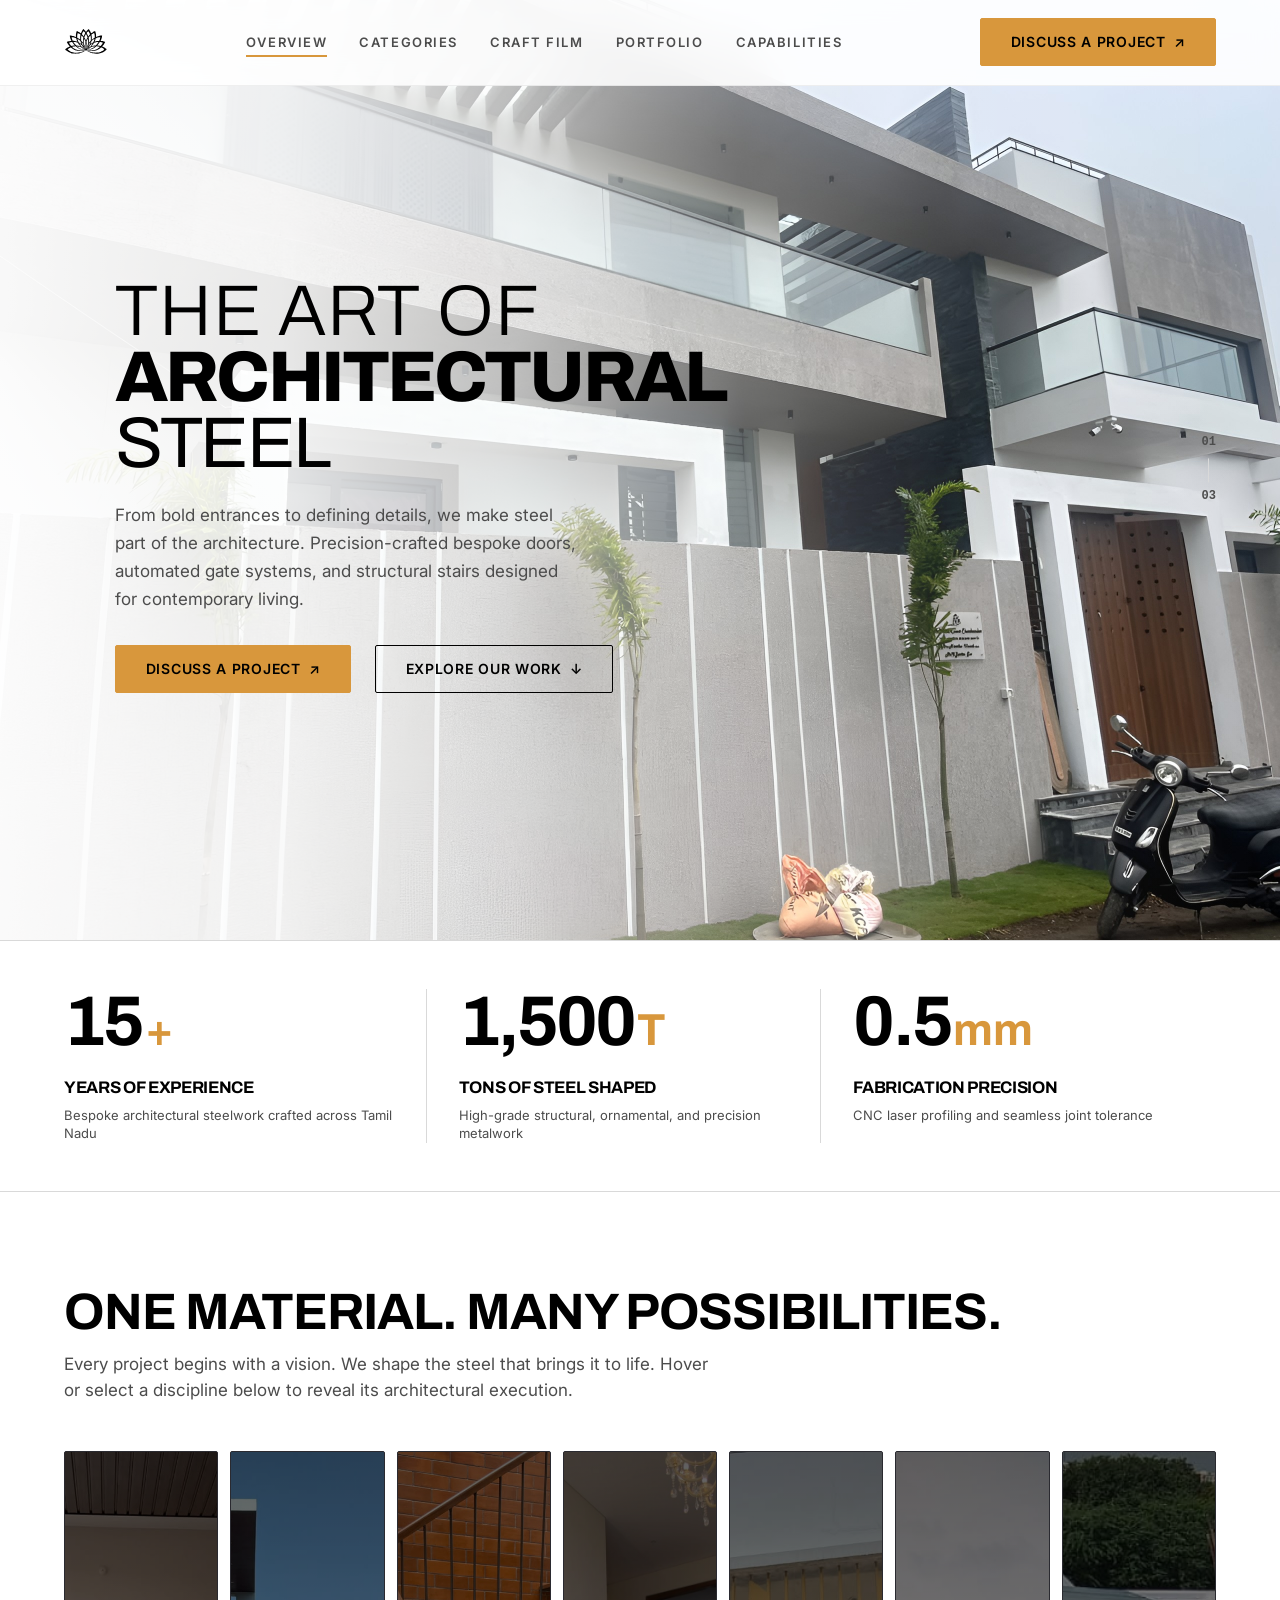
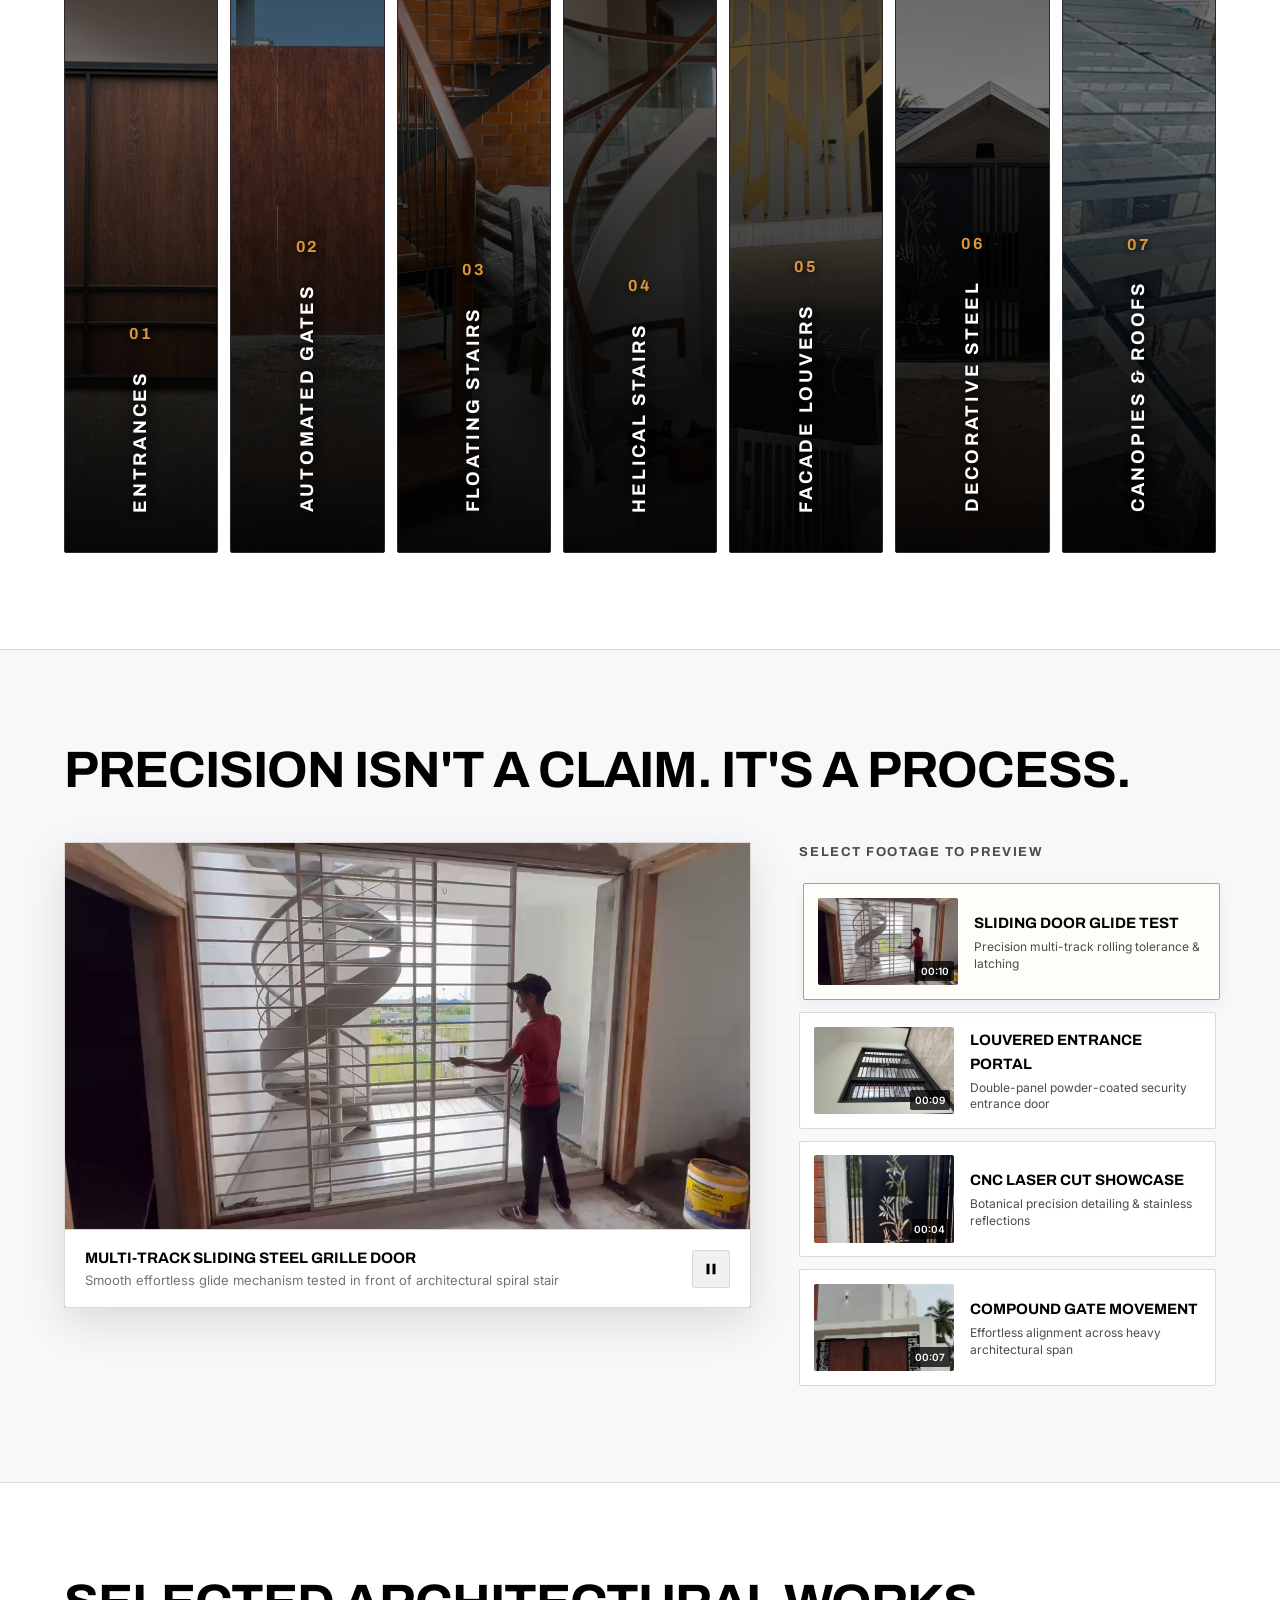
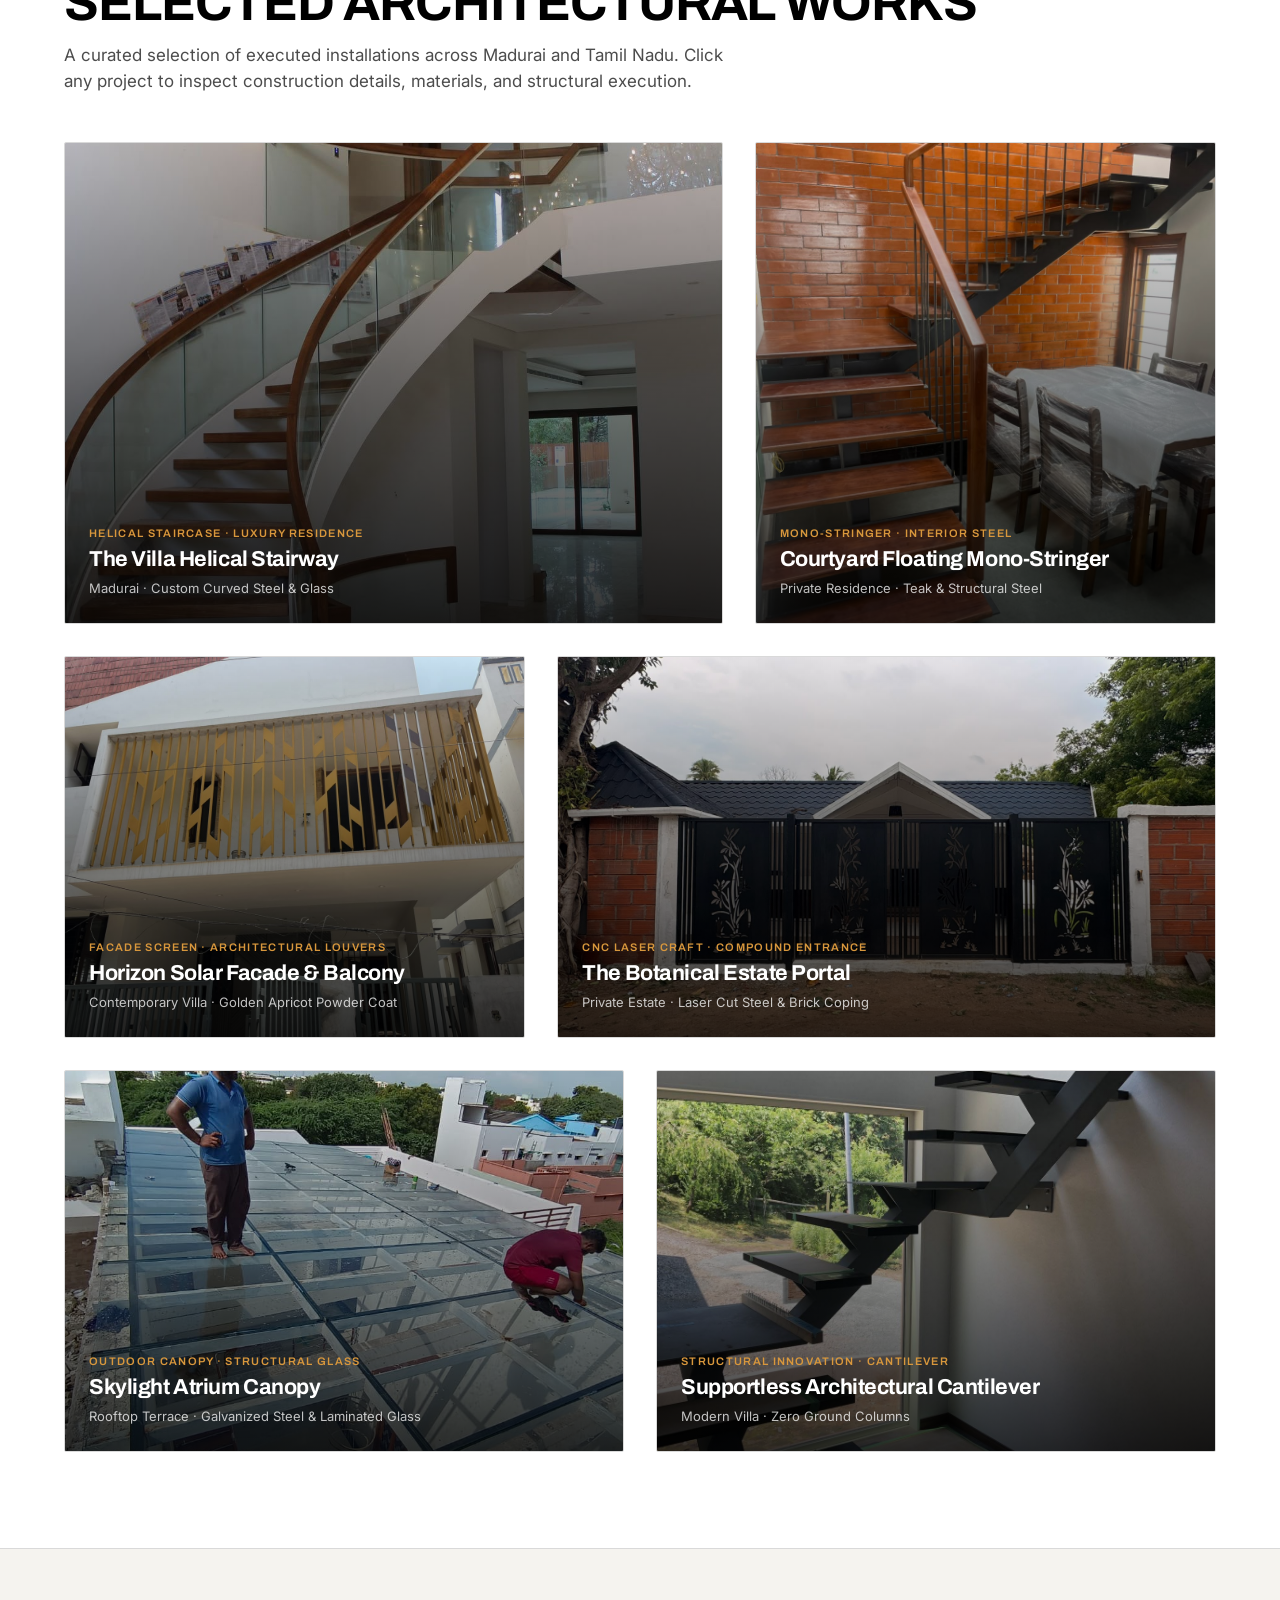
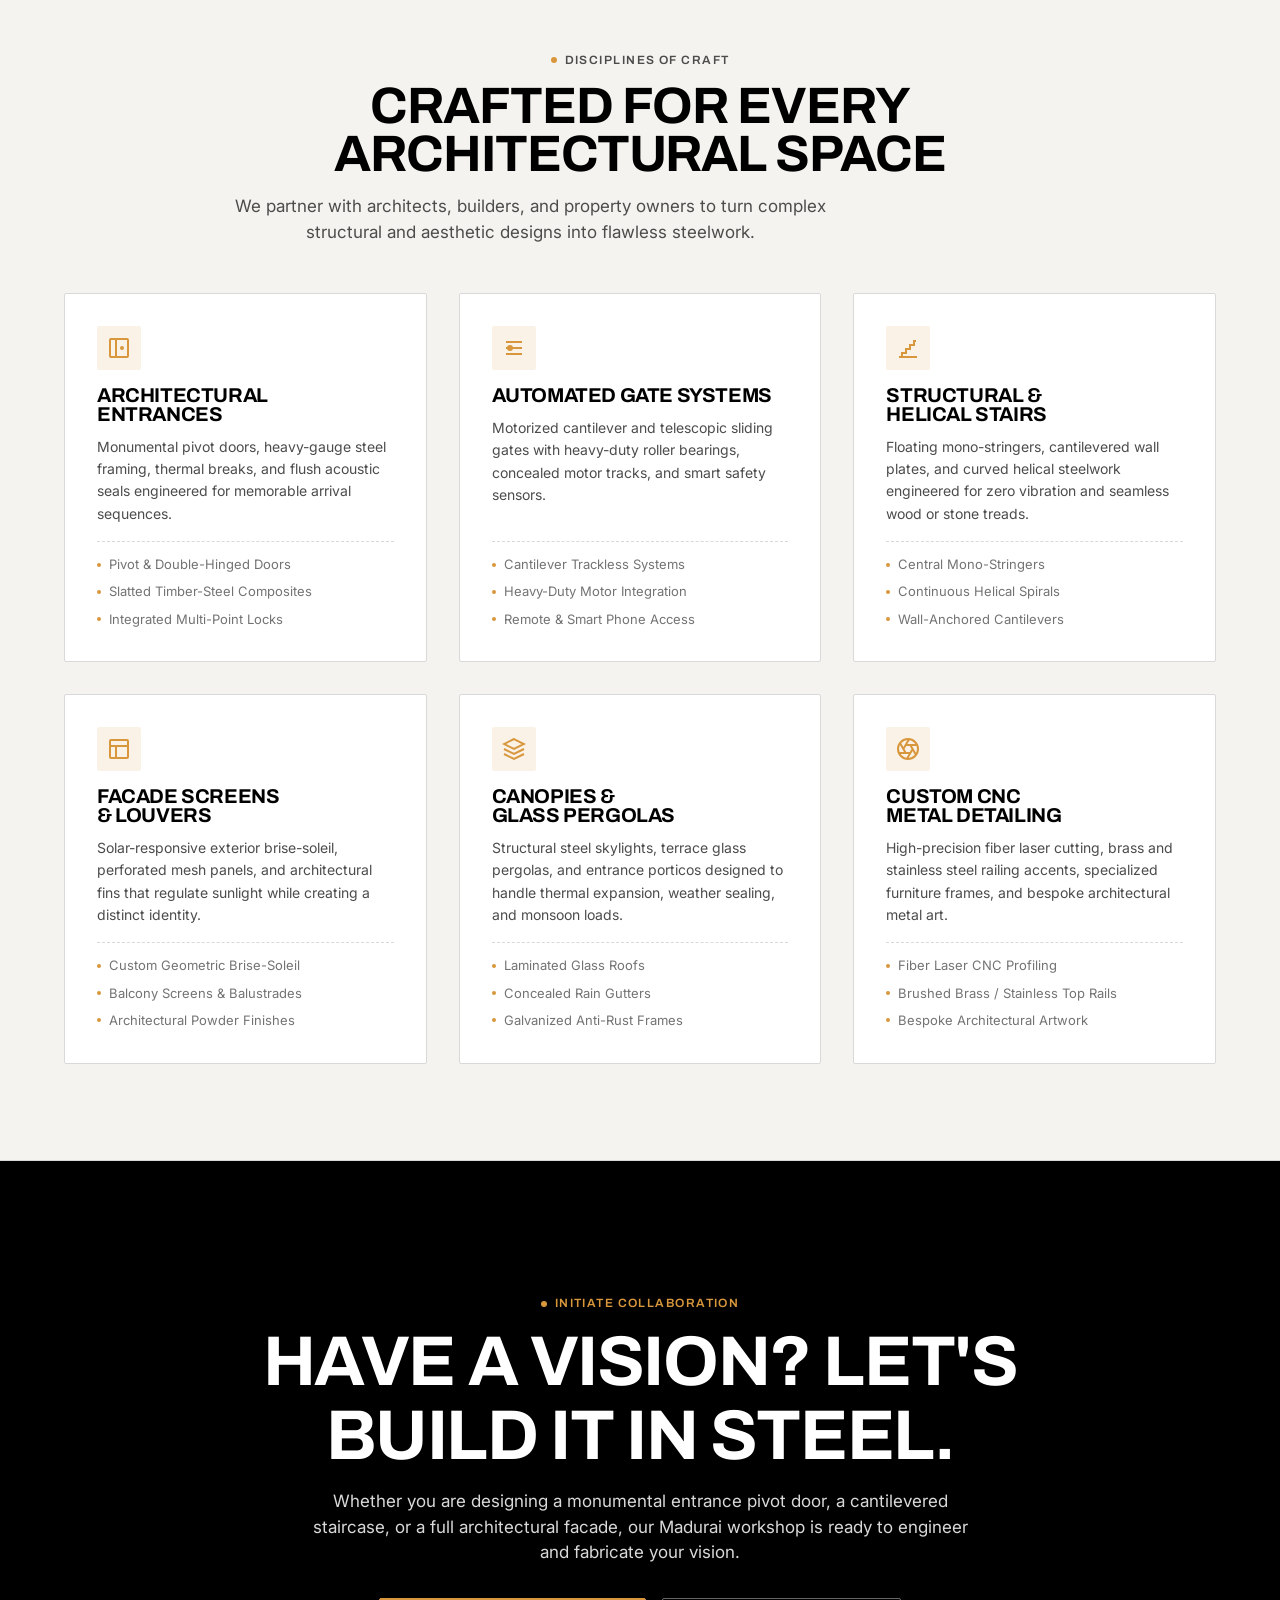
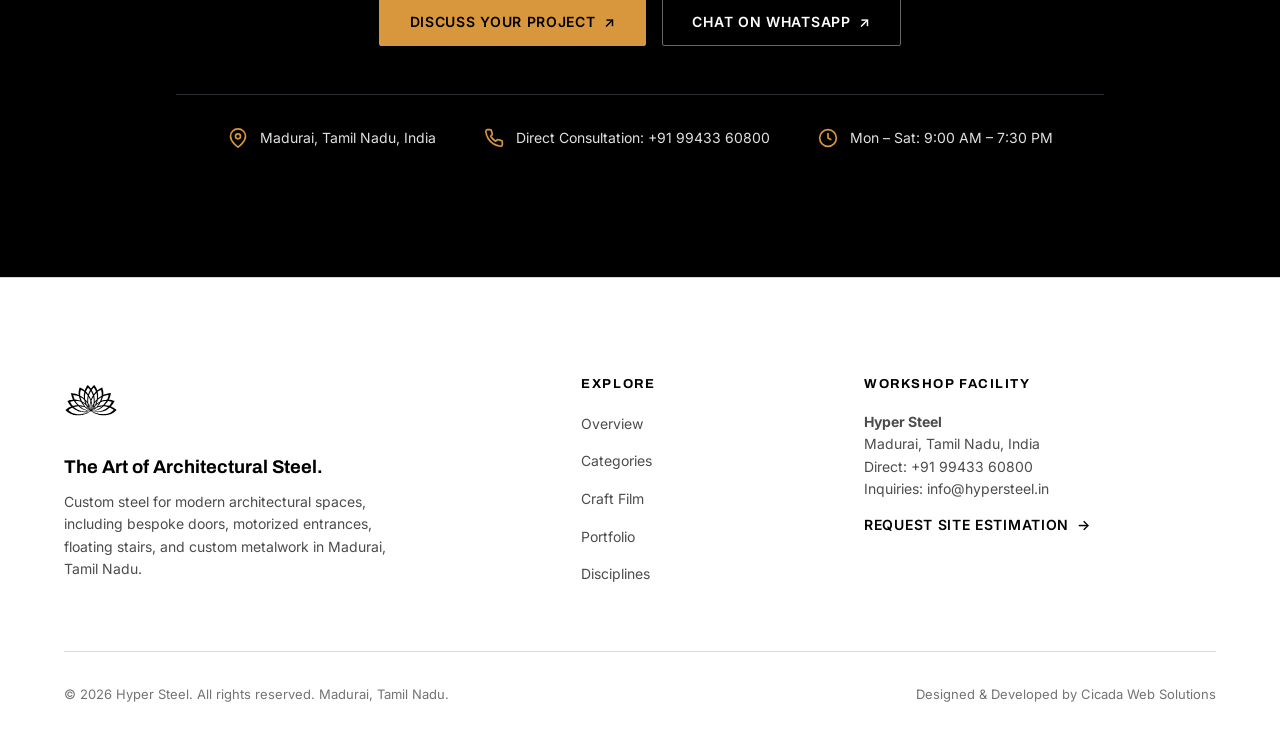
==== commit 2ebf0abc: "Working Image Reveal" ====
--- a/index.html
+++ b/index.html
@@ -497,8 +497,9 @@
     <section id="hero" class="hero" aria-label="Introduction">
       <div class="hero__backdrop-gradient" aria-hidden="true"></div>
 
-      <div class="container hero__inner">
+      <div class="hero__inner">
         <div class="hero__content">
+          
 
           <h1 class="hero__headline">
             <span class="hero__title-light">The Art of</span>
@@ -511,12 +512,12 @@
           </p>
 
           <div class="hero__actions">
-            <button type="button" class="btn btn--primary btn--pill js-open-enquiry" data-service="Architectural Entrance">
+            <button type="button" class="btn btn--primary js-open-enquiry" data-service="Architectural Entrance">
               <span>Discuss a Project</span>
               <span class="btn__icon" aria-hidden="true">↗</span>
             </button>
 
-            <a href="#gallery" class="btn btn--secondary btn--pill">
+            <a href="#gallery" class="btn btn--secondary btn--down">
               <span>Explore Our Work</span>
               <span class="btn__icon" aria-hidden="true">↓</span>
             </a>
@@ -805,9 +806,6 @@
                 <button type="button" class="control-btn js-play-toggle" aria-label="Pause Video">
                   <svg viewBox="0 0 24 24"><path d="M6 19h4V5H6v14zm8-14v14h4V5h-4z"/></svg>
                 </button>
-                <button type="button" class="control-btn js-mute-toggle" aria-label="Unmute Audio">
-                  <svg viewBox="0 0 24 24"><path d="M16.5 12c0-1.77-1.02-3.29-2.5-4.03v2.21l2.45 2.45c.03-.2.05-.41.05-.63zm2.5 0c0 .94-.2 1.82-.54 2.64l1.51 1.51C20.63 14.91 21 13.5 21 12c0-4.28-2.99-7.86-7-8.77v2.06c2.89.86 5 3.54 5 6.71zM4.27 3L3 4.27 7.73 9H3v6h4l5 5v-6.73l4.25 4.25c-.67.52-1.42.93-2.25 1.18v2.06c1.38-.31 2.63-.95 3.69-1.81L19.73 21 21 19.73l-9-9L4.27 3zM12 4L9.91 6.09 12 8.18V4z"/></svg>
-                </button>
               </div>
             </div>
           </div>
@@ -838,6 +836,7 @@
             <div class="video-thumb-card" 
                  role="button" 
                  tabindex="0"
+                 data-rotate="90"
                  data-video-src="assets/stylish_door.mp4" 
                  data-video-poster="assets/video_posters/stylish_door_poster.jpg"
                  data-video-title="Matte Black Louvered Architectural Entrance"
@@ -1212,18 +1211,7 @@
           </ul>
         </div>
 
-        <!-- Col 3: Disciplines -->
-        <div class="footer-col">
-          <div class="footer-col__title">Disciplines</div>
-          <ul class="footer-links">
-            <li><a href="#gallery">Pivot Doors</a></li>
-            <li><a href="#gallery">Automated Gates</a></li>
-            <li><a href="#gallery">Floating Staircases</a></li>
-            <li><a href="#gallery">Helical Stairs</a></li>
-            <li><a href="#gallery">Facade Louvers</a></li>
-            <li><a href="#gallery">Glass Pergolas</a></li>
-          </ul>
-        </div>
+
 
         <!-- Col 4: Madurai Facility -->
         <div class="footer-col">
--- a/css/components.css
+++ b/css/components.css
@@ -218,45 +218,3 @@
   border-color: rgba(216, 151, 60, 0.3);
   color: var(--color-black);
 }
-
-/* --- Quick Contact Bar / Floating CTA --- */
-.floating-actions {
-  position: fixed;
-  bottom: 2rem;
-  right: 2rem;
-  z-index: var(--z-overlay);
-  display: flex;
-  flex-direction: column;
-  gap: 0.75rem;
-}
-
-@media (max-width: 768px) {
-  .floating-actions {
-    bottom: 1.25rem;
-    right: 1.25rem;
-  }
-}
-
-.fab-whatsapp {
-  display: flex;
-  align-items: center;
-  justify-content: center;
-  width: 54px;
-  height: 54px;
-  border-radius: 50%;
-  background-color: #25D366;
-  color: #FFFFFF;
-  box-shadow: 0 6px 20px rgba(37, 211, 102, 0.35);
-  transition: transform var(--duration-fast) ease, box-shadow var(--duration-fast) ease;
-}
-
-.fab-whatsapp:hover {
-  transform: scale(1.08);
-  box-shadow: 0 8px 25px rgba(37, 211, 102, 0.45);
-}
-
-.fab-whatsapp svg {
-  width: 28px;
-  height: 28px;
-  fill: currentColor;
-}
--- a/css/sections.css
+++ b/css/sections.css
@@ -64,16 +64,20 @@
   fill: var(--color-apricot);
 }
 
-/* Footer Logo Mark (Shifts up and gets big on hover) */
+/* Footer Logo Mark (Smooth purely vertical lift & scale on hover) */
 .footer-logo {
   display: inline-flex;
-  align-items: center;
+  align-self: flex-start;
+  width: fit-content;
+  align-items: center;
+  justify-content: center;
   color: var(--color-black);
   transition: color var(--duration-fast) ease, transform 0.35s cubic-bezier(0.16, 1, 0.3, 1);
   line-height: 0;
   margin-bottom: var(--space-4);
-  transform-origin: center bottom;
+  transform-origin: 50% 100%;
   outline: none;
+  will-change: transform;
 }
 
 .footer-logo__svg {
@@ -87,7 +91,7 @@
 
 .footer-logo:hover {
   color: var(--color-apricot);
-  transform: translateY(-8px) scale(1.15);
+  transform: translateY(-8px) scale(1.12);
 }
 
 .footer-logo:hover .footer-logo__svg {
@@ -267,41 +271,41 @@
   display: flex;
   align-items: center;
   background-color: #FFFFFF;
-  background-image: url('../assets/generated/hero_light_architectural.jpg');
+  background-image: url('../assets/finished_exterior_bg.jpeg');
   background-repeat: no-repeat;
-  background-position: center right;
+  background-position: 85% center;
   background-size: cover;
   overflow: hidden;
   padding-top: calc(80px + var(--space-4));
   padding-bottom: var(--space-8);
 }
 
-/* Light Mode Architectural Fade Overlay */
+/* Light Mode Architectural Fade Overlay - Text Legible on Left, Photo Prominent on Right */
 .hero__backdrop-gradient {
   position: absolute;
   inset: 0;
   background: linear-gradient(
-  to right,
-  #FFFFFF 0%,
-  #FFFFFF 30%,
-  rgba(255, 255, 255, 0.96) 42%,
-  rgba(255, 255, 255, 0.72) 53%,
-  rgba(255, 255, 255, 0.18) 72%,
-  rgba(255, 255, 255, 0) 100%
-);
+    to right,
+    rgba(255, 255, 255, 0.96) 0%,
+    rgba(255, 255, 255, 0.88) 22%,
+    rgba(255, 255, 255, 0.65) 40%,
+    rgba(255, 255, 255, 0.28) 58%,
+    rgba(255, 255, 255, 0.06) 78%,
+    rgba(255, 255, 255, 0) 100%
+  );
   pointer-events: none;
   z-index: 1;
 }
 
 @media (max-width: 1024px) {
   .hero {
-    background-position: 70% center;
+    background-position: center top;
   }
   .hero__backdrop-gradient {
     background: linear-gradient(
       to bottom,
-      rgba(255, 255, 255, 0.96) 0%,
-      rgba(255, 255, 255, 0.9) 60%,
+      rgba(255, 255, 255, 0.98) 0%,
+      rgba(255, 255, 255, 0.92) 60%,
       rgba(255, 255, 255, 0.75) 100%
     );
   }
@@ -311,6 +315,8 @@
   position: relative;
   z-index: 2;
   width: 100%;
+  padding-left: clamp(4rem, 9vw, 10rem);
+  padding-right: clamp(2rem, 5vw, 5rem);
   display: flex;
   flex-direction: column;
   justify-content: center;
@@ -318,11 +324,10 @@
 }
 
 .hero__content {
-  max-width: 54rem;
+  max-width: clamp(34rem, 48vw, 50rem);
   display: flex;
   flex-direction: column;
   align-items: flex-start;
-  margin-left: clamp(0rem, 2vw, 2rem);
 }
 
 .hero__eyebrow {
@@ -346,9 +351,9 @@
 }
 
 .hero__headline {
-  font-size: clamp(3rem, 6.8vw, 6.5rem);
-  line-height: 0.9;
-  letter-spacing: -0.045em;
+  font-size: clamp(2.85rem, 5.6vw, 5.8rem);
+  line-height: 0.92;
+  letter-spacing: -0.04em;
   color: var(--color-black);
   text-transform: uppercase;
   margin-bottom: var(--space-5);
@@ -386,10 +391,10 @@
   flex-wrap: wrap;
 }
 
+/* Architectural Sharp Button Styles */
 .btn--pill {
-  border-radius: 999px;
-  padding: 0.95rem 2.25rem;
-  box-shadow: 0 4px 18px rgba(216, 151, 60, 0.3);
+  border-radius: var(--radius-sm);
+  padding: 0.95rem 2rem;
 }
 
 /* Floating Bottom Controls from Reference */
@@ -402,13 +407,14 @@
   width: 100%;
 }
 
+.hero__scroll-btn,
 .hero__scroll-pill {
   display: inline-flex;
   align-items: center;
   gap: 0.6rem;
-  padding: 0.5rem 1rem;
-  border-radius: 999px;
-  background-color: rgba(255, 255, 255, 0.85);
+  padding: 0.55rem 1.15rem;
+  border-radius: var(--radius-sm);
+  background-color: rgba(255, 255, 255, 0.9);
   backdrop-filter: blur(8px);
   border: 1px solid var(--color-border);
   font-size: 0.6875rem;
@@ -420,6 +426,7 @@
   transition: all var(--duration-fast) ease;
 }
 
+.hero__scroll-btn:hover,
 .hero__scroll-pill:hover {
   background-color: var(--color-black);
   color: var(--color-white);
@@ -631,8 +638,8 @@
 .category-gallery {
   display: flex;
   width: 100%;
-  height: clamp(520px, 58vh, 680px);
-  gap: 10px;
+  height: clamp(660px, 78vh, 860px);
+  gap: 12px;
   margin-top: var(--space-6);
   position: relative;
   user-select: none;
@@ -646,24 +653,26 @@
   }
 }
 
-/* Base Panel: Equal width for all cards by default */
+/* Base Panel: Equal width for all cards by default (Compressed state) */
 .category-panel {
-  flex: 1 1 0;
-  min-width: 80px;
+  flex: 1 1 0%;
+  min-width: 0;
   position: relative;
   height: 100%;
   border-radius: var(--radius-sm);
   overflow: hidden;
   background-color: var(--color-dark-surface);
   cursor: pointer;
-  transition: flex 0.65s var(--ease-out-expo), 
+  transition: flex 0.55s cubic-bezier(0.25, 1, 0.35, 1), 
               box-shadow 0.4s ease, 
-              border-color 0.4s ease;
+              border-color 0.4s ease,
+              opacity 0.4s ease;
   border: 1px solid var(--color-dark-border);
   display: flex;
   flex-direction: column;
   justify-content: space-between;
   outline: none;
+  will-change: flex;
 }
 
 .category-panel:focus-visible {
@@ -672,28 +681,63 @@
   z-index: 10;
 }
 
-/* Hovered Card Grows */
-.category-panel.is-expanded {
-  flex: 3.8 1 0;
-  border-color: var(--color-apricot);
-  box-shadow: 0 16px 40px rgba(0, 0, 0, 0.35);
-}
-
-/* Sibling Cards Shrink a Little Bit */
+/* Desktop Hover & Expansion States */
+@media (min-width: 901px) {
+  /* When hovering anywhere in the gallery, unhovered panels shrink */
+  .category-gallery:hover .category-panel {
+    flex: 0.55 1 0%;
+    opacity: 0.78;
+  }
+
+  /* The hovered or explicitly expanded panel expands smoothly to dominant width */
+  .category-gallery:hover .category-panel:hover,
+  .category-gallery .category-panel.is-expanded {
+    flex: 4.2 1 0%;
+    opacity: 1;
+    border-color: var(--color-apricot);
+    box-shadow: 0 20px 48px rgba(0, 0, 0, 0.45);
+  }
+
+  /* Collapsed label hides on hover or expanded */
+  .category-gallery .category-panel:hover .category-panel__collapsed-label,
+  .category-gallery .category-panel.is-expanded .category-panel__collapsed-label {
+    opacity: 0;
+    pointer-events: none;
+  }
+
+  /* Expanded content reveals on hover or expanded */
+  .category-gallery .category-panel:hover .category-panel__expanded-content,
+  .category-gallery .category-panel.is-expanded .category-panel__expanded-content {
+    opacity: 1;
+    pointer-events: auto;
+    transform: translateY(0);
+  }
+
+  /* Image zoom on hover or expanded */
+  .category-gallery .category-panel:hover .category-panel__img,
+  .category-gallery .category-panel.is-expanded .category-panel__img {
+    transform: scale(1.05);
+    filter: brightness(0.88) saturate(1.05);
+  }
+}
+
+/* JS-driven fallback for shrunk panels */
 .category-panel.is-shrunk {
-  flex: 0.65 1 0;
-  opacity: 0.85;
+  flex: 0.55 1 0%;
+  opacity: 0.78;
 }
 
 @media (max-width: 900px) {
   .category-panel {
     height: 90px;
     min-width: 100%;
+    flex: none;
     transition: height 0.5s var(--ease-out-expo);
   }
   
   .category-panel.is-expanded {
-    height: 480px;
+    height: 520px;
+    border-color: var(--color-apricot);
   }
   .category-panel.is-shrunk {
     height: 75px;
@@ -716,13 +760,13 @@
   height: 100%;
   object-fit: cover;
   object-position: center;
-  filter: brightness(0.55) saturate(0.9);
+  filter: brightness(0.58) saturate(0.9);
   transition: transform 0.8s var(--ease-out-expo), filter 0.5s ease;
 }
 
 .category-panel.is-expanded .category-panel__img {
-  transform: scale(1.04);
-  filter: brightness(0.85) saturate(1.05);
+  transform: scale(1.05);
+  filter: brightness(0.88) saturate(1.05);
 }
 
 .category-panel__overlay {
@@ -730,9 +774,10 @@
   inset: 0;
   background: linear-gradient(
     to bottom,
-    rgba(0, 0, 0, 0.4) 0%,
-    rgba(0, 0, 0, 0.25) 40%,
-    rgba(0, 0, 0, 0.85) 100%
+    rgba(0, 0, 0, 0.35) 0%,
+    rgba(0, 0, 0, 0.15) 35%,
+    rgba(0, 0, 0, 0.72) 70%,
+    rgba(0, 0, 0, 0.94) 100%
   );
   z-index: 2;
   transition: opacity 0.5s ease;
@@ -1500,7 +1545,7 @@
 
 .footer-top {
   display: grid;
-  grid-template-columns: 2fr 1fr 1fr 1.5fr;
+  grid-template-columns: 2fr 1fr 1.5fr;
   gap: var(--space-7);
   margin-bottom: var(--space-8);
 }
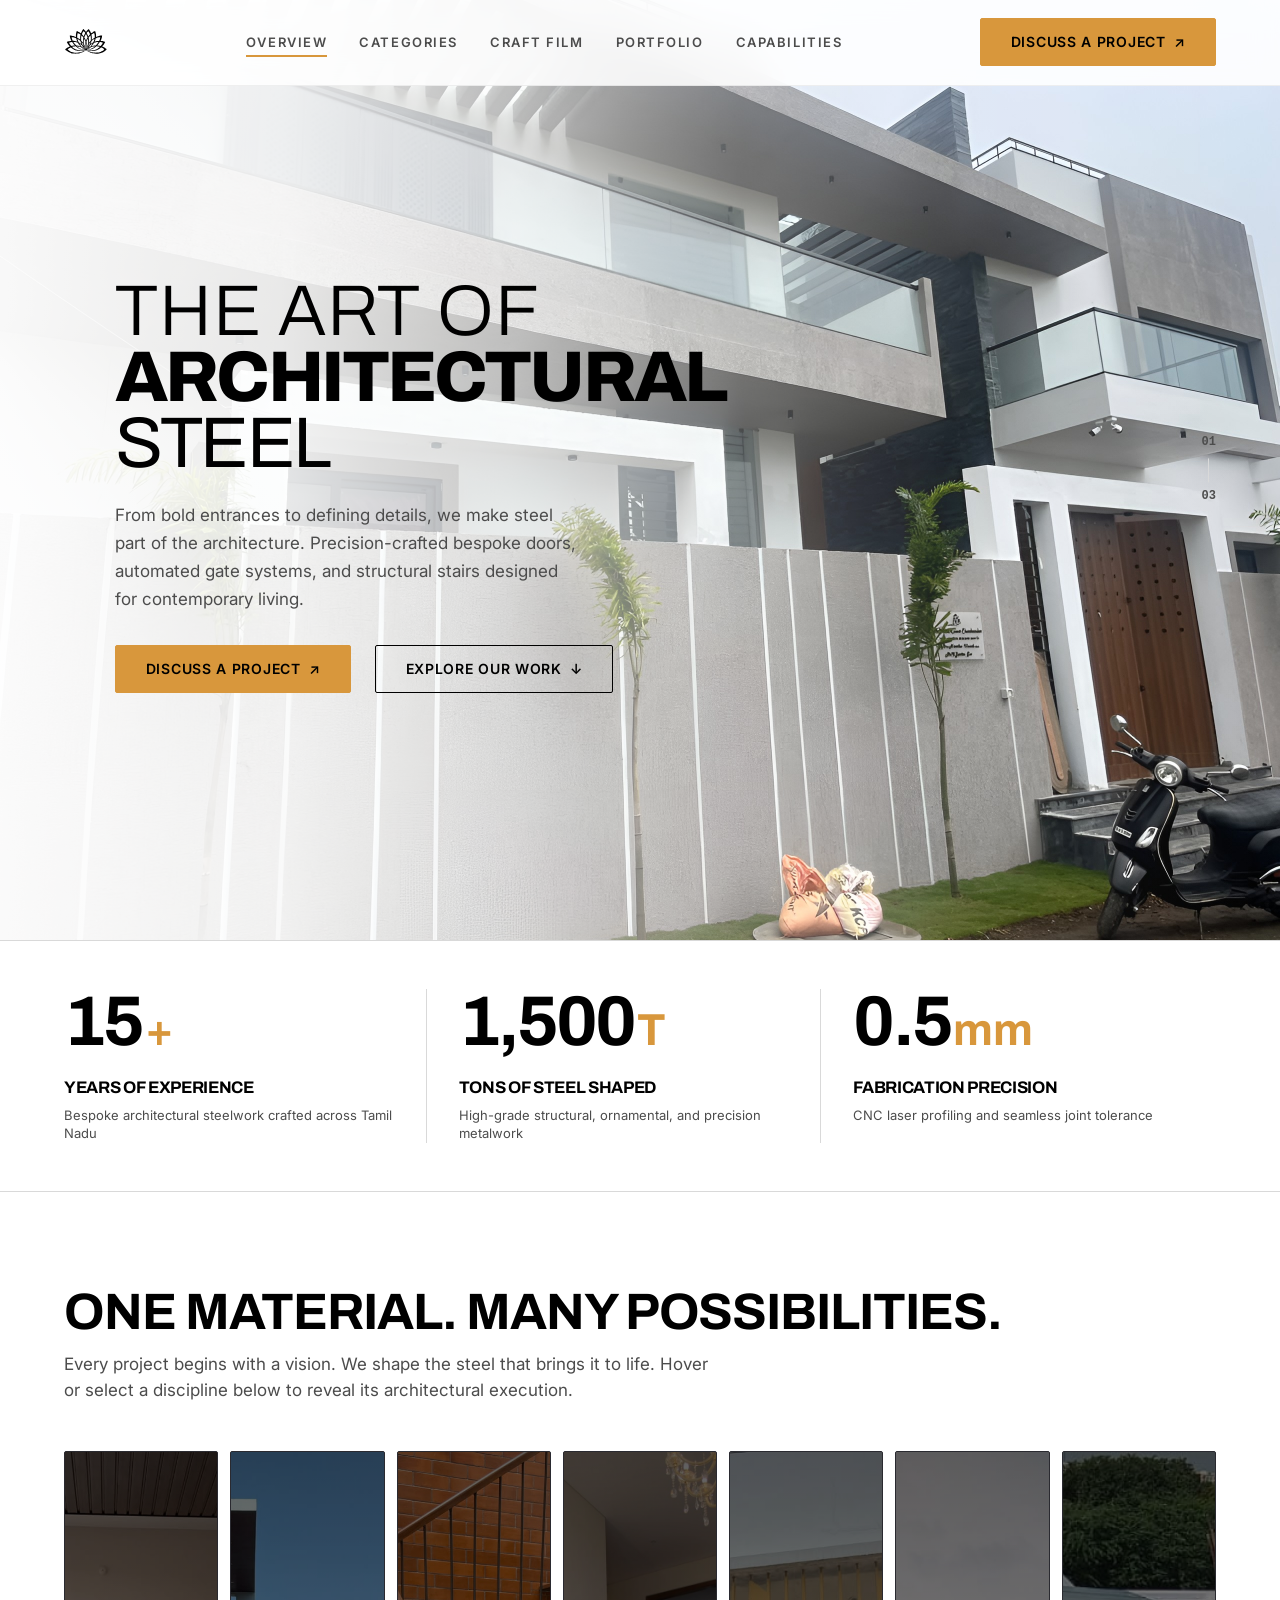
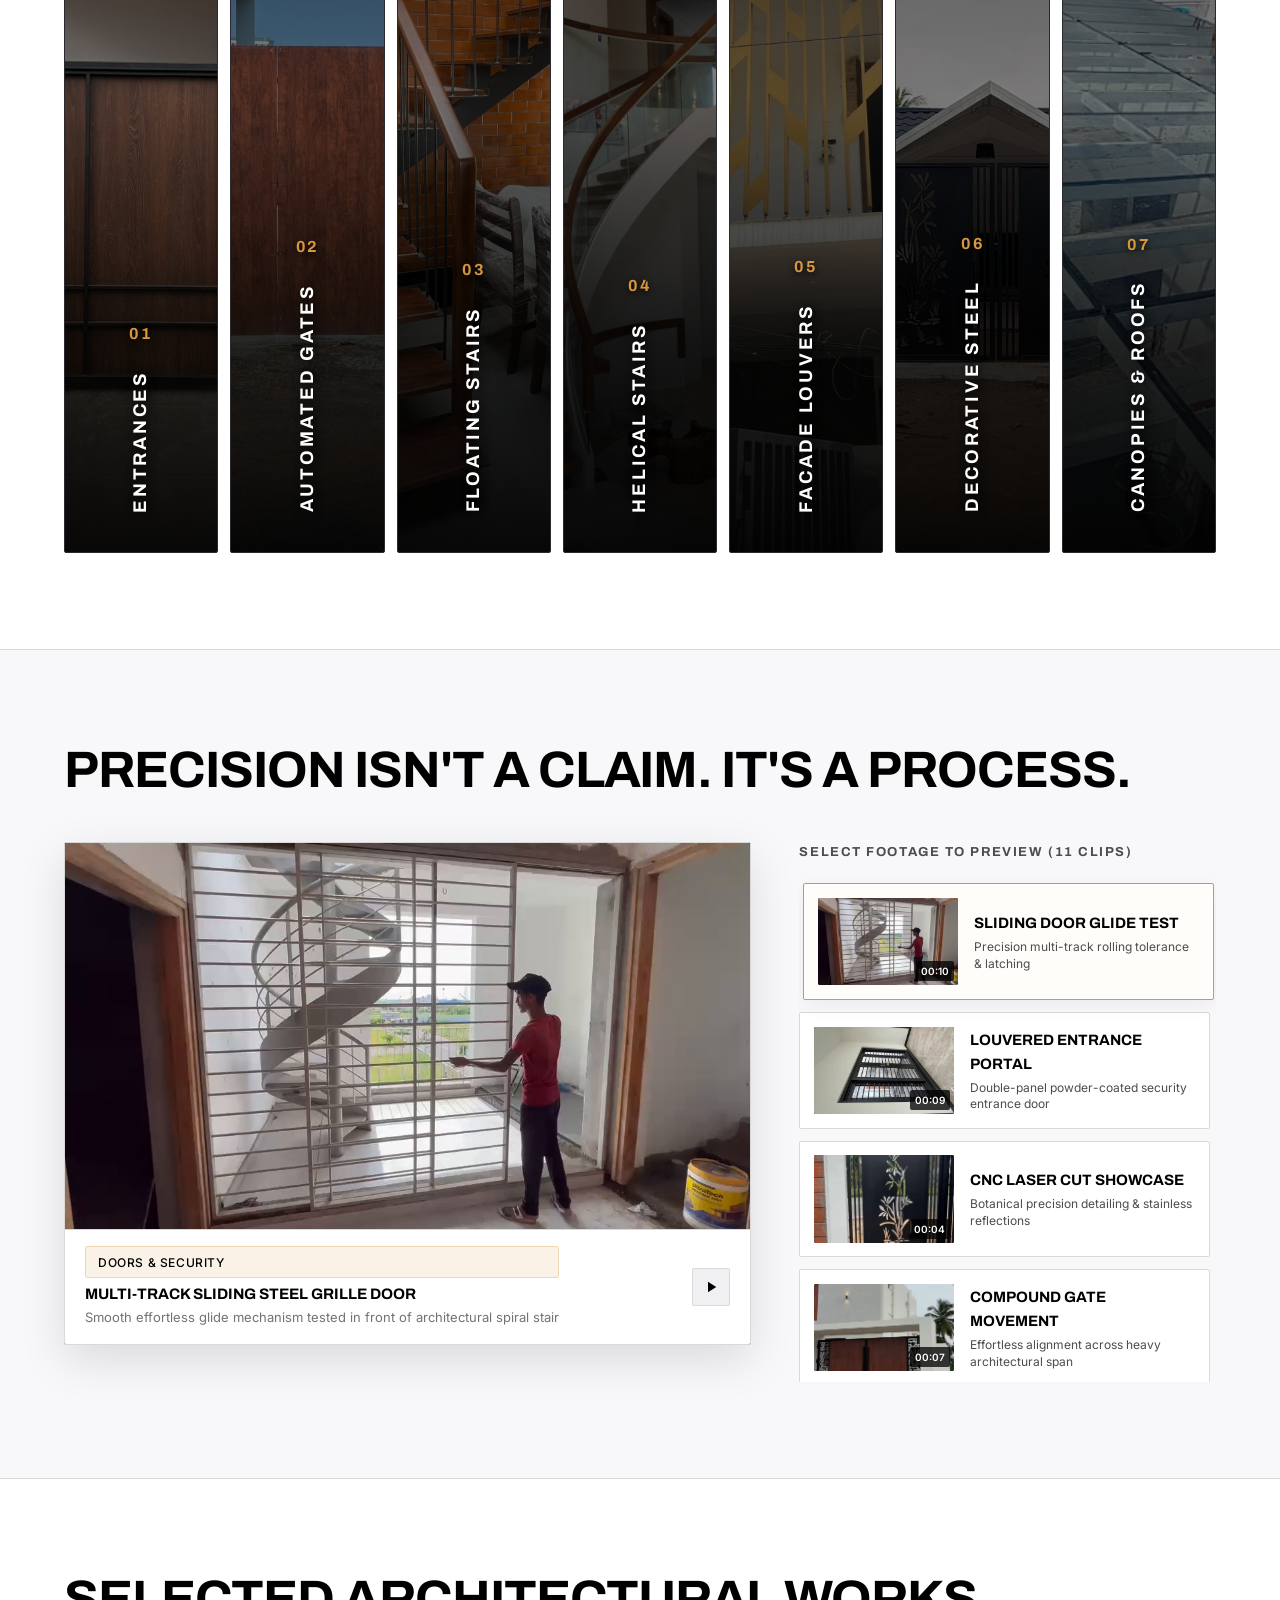
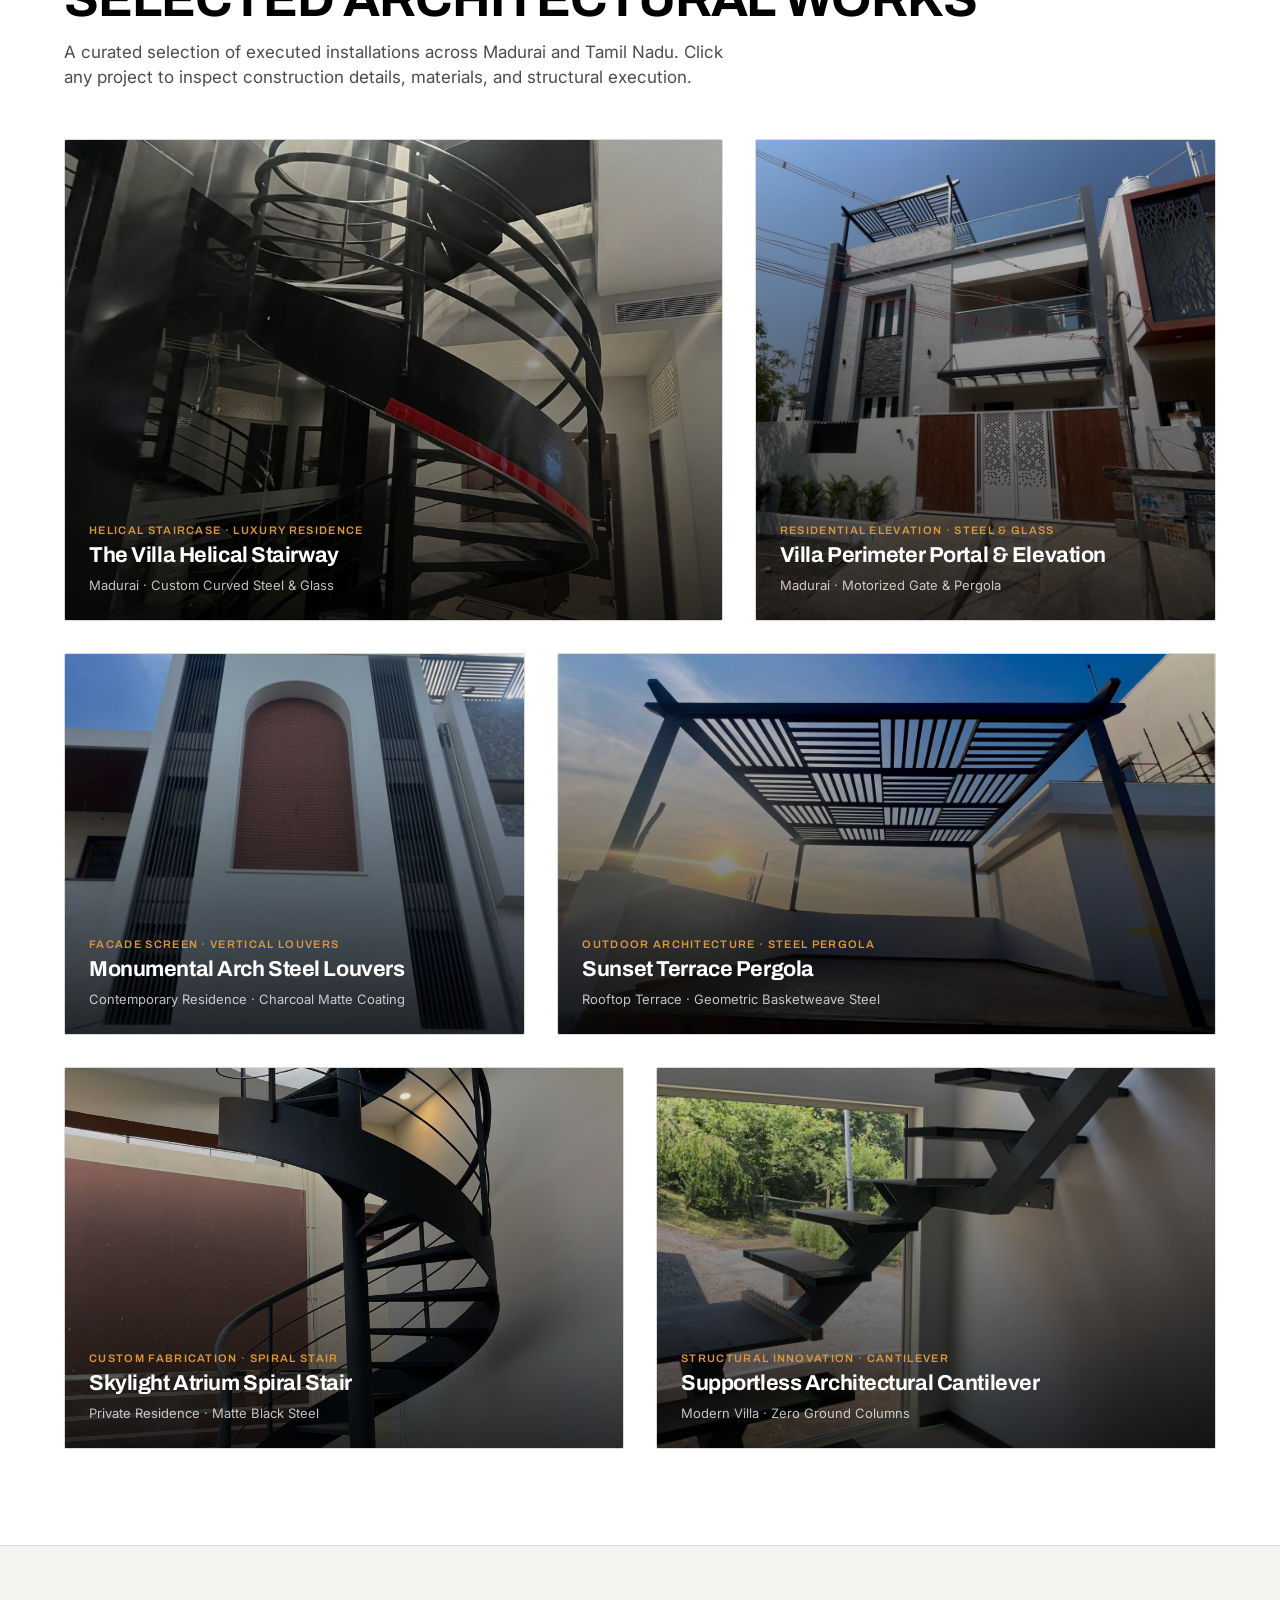
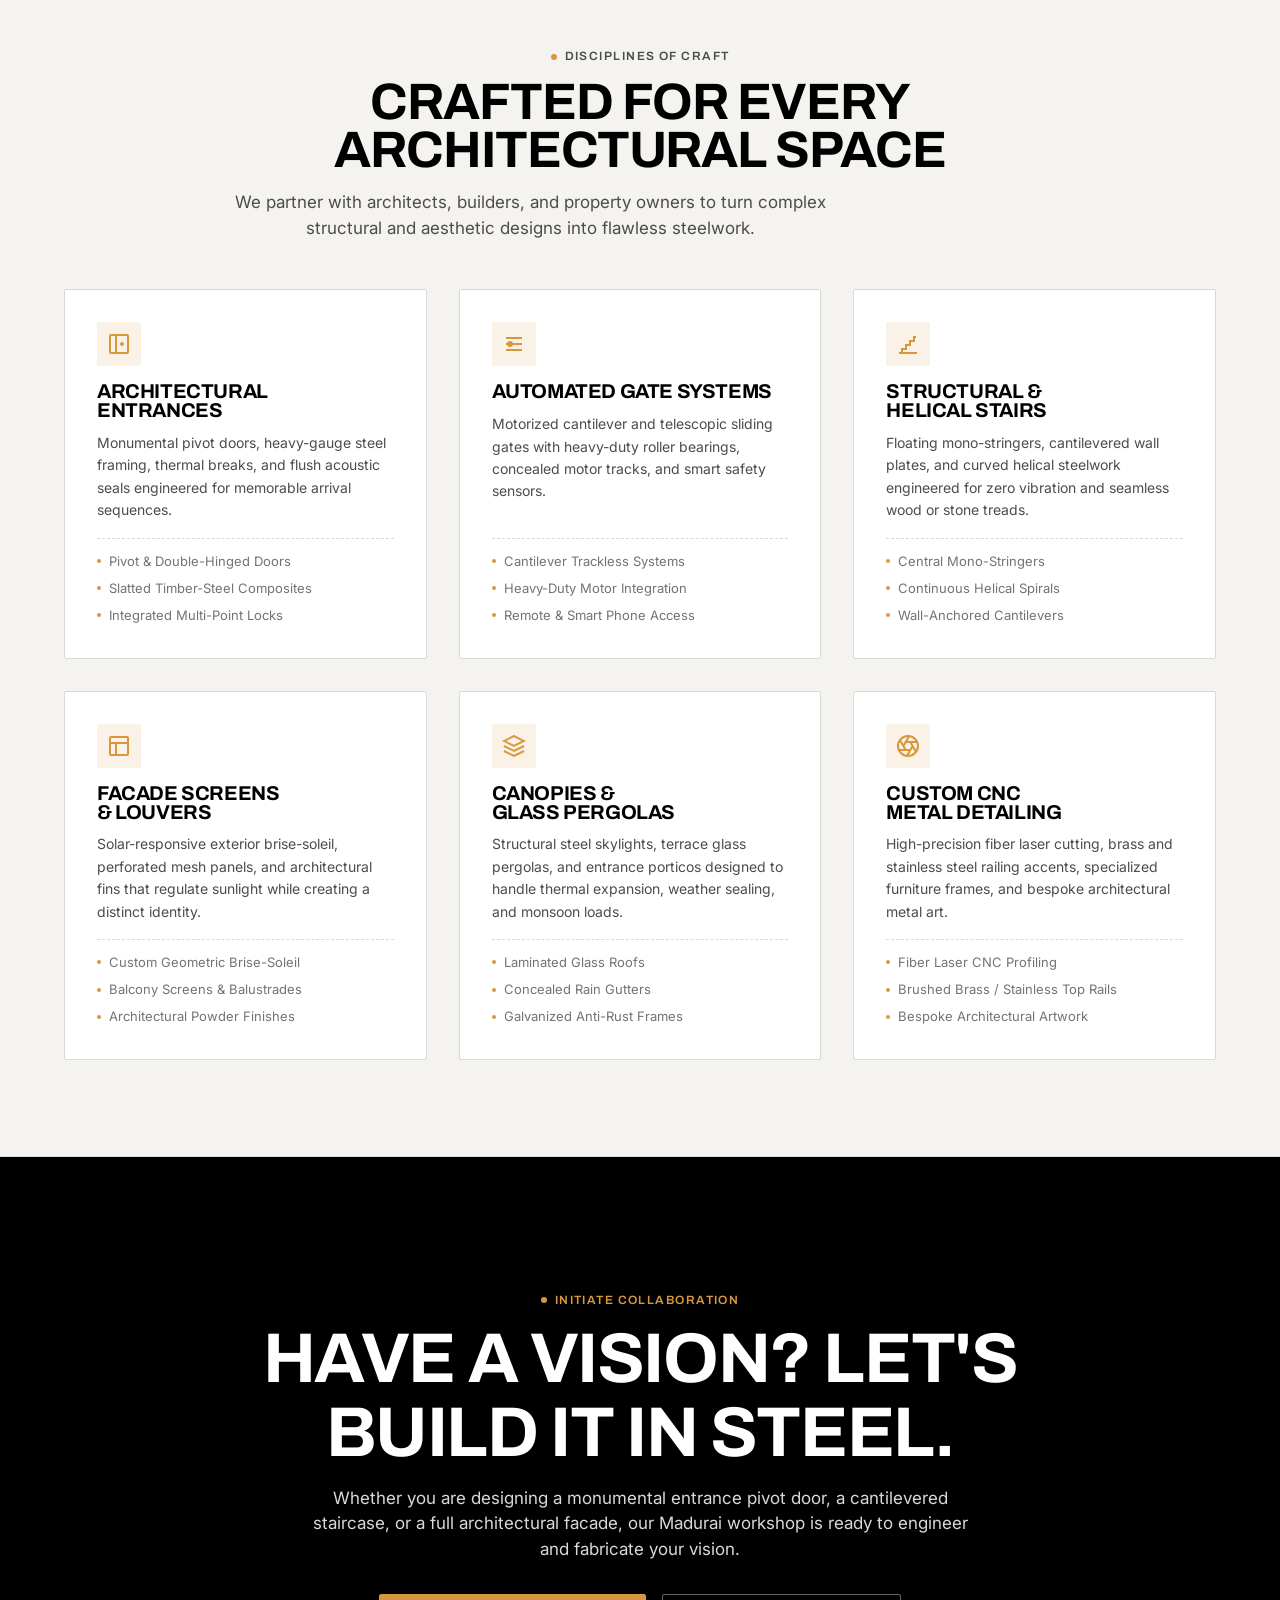
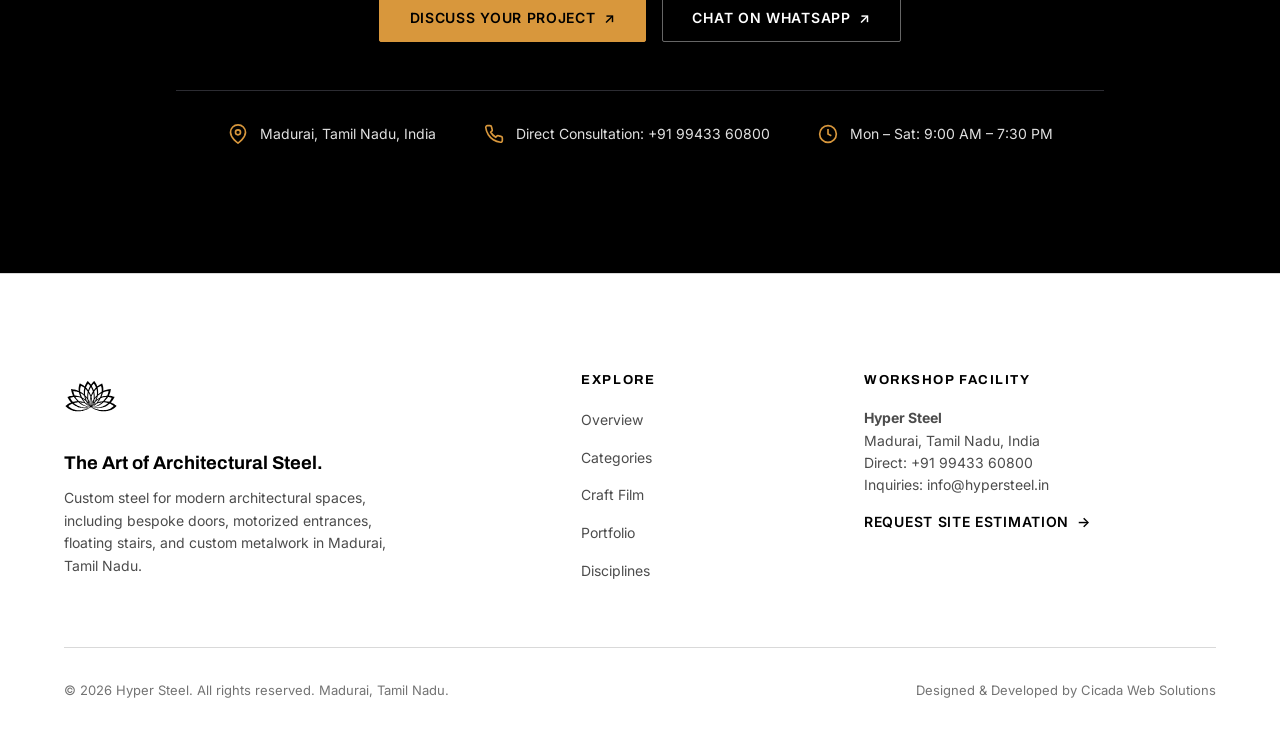
==== commit a1e39135: "Version 4" ====
--- a/index.html
+++ b/index.html
@@ -799,6 +799,7 @@
             <!-- Video Player Controls Bar -->
             <div class="cinema-player__controls">
               <div class="cinema-player__info">
+                <span class="badge badge--apricot cinema-player__badge" style="margin-bottom: 0.25rem; display: inline-block;">DOORS &amp; SECURITY</span>
                 <span class="cinema-player__title">Multi-Track Sliding Steel Grille Door</span>
                 <span class="cinema-player__caption">Smooth effortless glide mechanism tested in front of architectural spiral stair</span>
               </div>
@@ -810,16 +811,18 @@
             </div>
           </div>
 
-          <!-- Video Playlist / Interactive Thumbnails -->
+          <!-- Video Playlist / Interactive Thumbnails (All 11 Work Videos) -->
           <div class="video-playlist">
-            <div class="video-playlist__header">SELECT FOOTAGE TO PREVIEW</div>
-
-            <!-- Item 1: Active by default -->
+            <div class="video-playlist__header">SELECT FOOTAGE TO PREVIEW (11 CLIPS)</div>
+
+            <!-- Clip 1: Sliding Door -->
             <div class="video-thumb-card is-active" 
                  role="button" 
                  tabindex="0"
+                 aria-selected="true"
                  data-video-src="assets/sliding_door.mp4" 
                  data-video-poster="assets/video_posters/sliding_door_poster.jpg"
+                 data-video-category="DOORS &amp; SECURITY"
                  data-video-title="Multi-Track Sliding Steel Grille Door"
                  data-video-caption="Smooth effortless glide mechanism tested in front of architectural spiral stair">
               <div class="video-thumb-card__media">
@@ -828,17 +831,18 @@
               </div>
               <div class="video-thumb-card__body">
                 <div class="video-thumb-card__title">Sliding Door Glide Test</div>
-                <p class="video-thumb-card__desc">Precision multi-track rolling tolerance & latching</p>
-              </div>
-            </div>
-
-            <!-- Item 2: Stylish Door -->
+                <p class="video-thumb-card__desc">Precision multi-track rolling tolerance &amp; latching</p>
+              </div>
+            </div>
+
+            <!-- Clip 2: Stylish Door (Portrait Louvered Entrance) -->
             <div class="video-thumb-card" 
                  role="button" 
                  tabindex="0"
-                 data-rotate="90"
+                 aria-selected="false"
                  data-video-src="assets/stylish_door.mp4" 
                  data-video-poster="assets/video_posters/stylish_door_poster.jpg"
+                 data-video-category="ARCHITECTURAL ENTRANCES"
                  data-video-title="Matte Black Louvered Architectural Entrance"
                  data-video-caption="Cinematic upward reveal of a multi-panel black steel pivot entrance door">
               <div class="video-thumb-card__media">
@@ -851,32 +855,34 @@
               </div>
             </div>
 
-            <!-- Item 3: Botanical Gate Showcase (Rotated 90 Deg Corrected) -->
+            <!-- Clip 3: Botanical Gate Showcase -->
             <div class="video-thumb-card" 
                  role="button" 
                  tabindex="0"
-                 data-rotate="90"
+                 aria-selected="false"
                  data-video-src="assets/metal_gate_showcase.mp4" 
                  data-video-poster="assets/video_posters/metal_gate_showcase_poster.jpg"
+                 data-video-category="CNC LASER SCREENS"
                  data-video-title="Laser-Cut Botanical Screen Showcase"
-                 data-video-caption="CNC laser cut bamboo & floral steel motif with mirror stainless insert backing">
+                 data-video-caption="CNC laser cut bamboo &amp; floral steel motif with mirror stainless insert backing">
               <div class="video-thumb-card__media">
                 <img src="assets/video_posters/metal_gate_showcase_poster.jpg" alt="Laser cut gate panel preview" class="video-thumb-card__img" loading="lazy">
                 <span class="video-thumb-card__badge">00:04</span>
               </div>
               <div class="video-thumb-card__body">
                 <div class="video-thumb-card__title">CNC Laser Cut Showcase</div>
-                <p class="video-thumb-card__desc">Botanical precision detailing & stainless reflections</p>
-              </div>
-            </div>
-
-            <!-- Item 4: Stylish Gate 3 Operation (Rotated 90 Deg Corrected) -->
+                <p class="video-thumb-card__desc">Botanical precision detailing &amp; stainless reflections</p>
+              </div>
+            </div>
+
+            <!-- Clip 4: Compound Gate Movement -->
             <div class="video-thumb-card" 
                  role="button" 
                  tabindex="0"
-                 data-rotate="90"
+                 aria-selected="false"
                  data-video-src="assets/stylish_gate_3.mp4" 
                  data-video-poster="assets/video_posters/stylish_gate_3_poster.jpg"
+                 data-video-category="AUTOMATED GATES"
                  data-video-title="Heavy Architectural Compound Gate"
                  data-video-caption="Smooth cantilever movement of heavy-duty steel and timber composite gate">
               <div class="video-thumb-card__media">
@@ -886,6 +892,146 @@
               <div class="video-thumb-card__body">
                 <div class="video-thumb-card__title">Compound Gate Movement</div>
                 <p class="video-thumb-card__desc">Effortless alignment across heavy architectural span</p>
+              </div>
+            </div>
+
+            <!-- Clip 5: Balcony Railing & Elevation -->
+            <div class="video-thumb-card" 
+                 role="button" 
+                 tabindex="0"
+                 aria-selected="false"
+                 data-video-src="assets/balcony_view.mp4" 
+                 data-video-poster="assets/video_posters/balcony_view_poster.jpg"
+                 data-video-category="BALCONIES &amp; GLASS"
+                 data-video-title="Cantilever Balcony Railing &amp; Glass Elevation"
+                 data-video-caption="Sleek architectural steel balustrade with toughened glass panels overlooking courtyard">
+              <div class="video-thumb-card__media">
+                <img src="assets/video_posters/balcony_view_poster.jpg" alt="Balcony glass railing preview" class="video-thumb-card__img" loading="lazy">
+                <span class="video-thumb-card__badge">00:10</span>
+              </div>
+              <div class="video-thumb-card__body">
+                <div class="video-thumb-card__title">Balcony Glass Balustrade</div>
+                <p class="video-thumb-card__desc">Toughened architectural glass with stainless steel posts</p>
+              </div>
+            </div>
+
+            <!-- Clip 6: Exterior Work -->
+            <div class="video-thumb-card" 
+                 role="button" 
+                 tabindex="0"
+                 aria-selected="false"
+                 data-video-src="assets/exterior_work.mp4" 
+                 data-video-poster="assets/video_posters/exterior_work_poster.jpg"
+                 data-video-category="EXTERIOR FACADES"
+                 data-video-title="Architectural Facade Structural Fitting"
+                 data-video-caption="On-site structural alignment and precision fitting of architectural steel facade cladding">
+              <div class="video-thumb-card__media">
+                <img src="assets/video_posters/exterior_work_poster.jpg" alt="Exterior facade fitting preview" class="video-thumb-card__img" loading="lazy">
+                <span class="video-thumb-card__badge">00:04</span>
+              </div>
+              <div class="video-thumb-card__body">
+                <div class="video-thumb-card__title">Facade Structural Fitting</div>
+                <p class="video-thumb-card__desc">Precision alignment on contemporary building exterior</p>
+              </div>
+            </div>
+
+            <!-- Clip 7: Finished Exterior 2 -->
+            <div class="video-thumb-card" 
+                 role="button" 
+                 tabindex="0"
+                 aria-selected="false"
+                 data-video-src="assets/finished_exterior_2.mp4" 
+                 data-video-poster="assets/video_posters/finished_exterior_2_poster.jpg"
+                 data-video-category="COMPLETE RESIDENTIAL"
+                 data-video-title="Finished Villa Steel Elevation"
+                 data-video-caption="Comprehensive contemporary residential steel installation including balcony glass and perimeter gates">
+              <div class="video-thumb-card__media">
+                <img src="assets/video_posters/finished_exterior_2_poster.jpg" alt="Finished villa steel elevation preview" class="video-thumb-card__img" loading="lazy">
+                <span class="video-thumb-card__badge">00:05</span>
+              </div>
+              <div class="video-thumb-card__body">
+                <div class="video-thumb-card__title">Finished Villa Elevation</div>
+                <p class="video-thumb-card__desc">Complete architectural gate, balcony, and pergola package</p>
+              </div>
+            </div>
+
+            <!-- Clip 8: Finished Exterior 3 (Vertical Walkthrough) -->
+            <div class="video-thumb-card" 
+                 role="button" 
+                 tabindex="0"
+                 aria-selected="false"
+                 data-video-src="assets/finished_exterior_3.mp4" 
+                 data-video-poster="assets/video_posters/finished_exterior_3_poster.jpg"
+                 data-video-category="RESIDENTIAL ELEVATION"
+                 data-video-title="Architectural Residence Vertical Elevation"
+                 data-video-caption="Vertical architectural reveal of completed luxury villa with precision steel details">
+              <div class="video-thumb-card__media">
+                <img src="assets/video_posters/finished_exterior_3_poster.jpg" alt="Architectural villa vertical reveal preview" class="video-thumb-card__img" loading="lazy">
+                <span class="video-thumb-card__badge">00:08</span>
+              </div>
+              <div class="video-thumb-card__body">
+                <div class="video-thumb-card__title">Villa Vertical Walkthrough</div>
+                <p class="video-thumb-card__desc">Full-height facade elevation reveal with steel craftsmanship</p>
+              </div>
+            </div>
+
+            <!-- Clip 9: Roof Structural Work -->
+            <div class="video-thumb-card" 
+                 role="button" 
+                 tabindex="0"
+                 aria-selected="false"
+                 data-video-src="assets/roof_work.mp4" 
+                 data-video-poster="assets/video_posters/roof_work_poster.jpg"
+                 data-video-category="ROOFING &amp; CANOPIES"
+                 data-video-title="Structural Steel Roof Framework &amp; Trusses"
+                 data-video-caption="Heavy-gauge fabricated steel roof beams and weather-sealed framework engineered for high spans">
+              <div class="video-thumb-card__media">
+                <img src="assets/video_posters/roof_work_poster.jpg" alt="Roof structural steel trusses preview" class="video-thumb-card__img" loading="lazy">
+                <span class="video-thumb-card__badge">00:04</span>
+              </div>
+              <div class="video-thumb-card__body">
+                <div class="video-thumb-card__title">Roof Framework &amp; Trusses</div>
+                <p class="video-thumb-card__desc">Heavy-gauge fabricated structural steel beam installation</p>
+              </div>
+            </div>
+
+            <!-- Clip 10: Roof Work 2 (Rooftop Canopy) -->
+            <div class="video-thumb-card" 
+                 role="button" 
+                 tabindex="0"
+                 aria-selected="false"
+                 data-video-src="assets/roof_work_2.mp4" 
+                 data-video-poster="assets/video_posters/roof_work_2_poster.jpg"
+                 data-video-category="CANOPIES &amp; PERGOLAS"
+                 data-video-title="Rooftop Canopy &amp; Pergola Installation"
+                 data-video-caption="Modern architectural steel terrace pergola structure designed for open-air living spaces">
+              <div class="video-thumb-card__media">
+                <img src="assets/video_posters/roof_work_2_poster.jpg" alt="Rooftop pergola canopy preview" class="video-thumb-card__img" loading="lazy">
+                <span class="video-thumb-card__badge">00:09</span>
+              </div>
+              <div class="video-thumb-card__body">
+                <div class="video-thumb-card__title">Rooftop Canopy Pergola</div>
+                <p class="video-thumb-card__desc">Weather-resistant steel terrace pergola structure</p>
+              </div>
+            </div>
+
+            <!-- Clip 11: Stylish Gate 2 -->
+            <div class="video-thumb-card" 
+                 role="button" 
+                 tabindex="0"
+                 aria-selected="false"
+                 data-video-src="assets/stylish_gate_2.mp4" 
+                 data-video-poster="assets/video_posters/stylish_gate_2_poster.jpg"
+                 data-video-category="AUTOMATED GATES"
+                 data-video-title="Motorized Louvered Boundary Gate"
+                 data-video-caption="Automated gate sliding glide operation with integrated safety sensors and quiet motor drive">
+              <div class="video-thumb-card__media">
+                <img src="assets/video_posters/stylish_gate_2_poster.jpg" alt="Motorized boundary gate preview" class="video-thumb-card__img" loading="lazy">
+                <span class="video-thumb-card__badge">00:03</span>
+              </div>
+              <div class="video-thumb-card__body">
+                <div class="video-thumb-card__title">Motorized Louvered Gate</div>
+                <p class="video-thumb-card__desc">Quiet electric automated drive with modern steel louvers</p>
               </div>
             </div>
 
@@ -909,77 +1055,77 @@
         <!-- Asymmetric Portfolio Grid -->
         <div class="projects-masonry">
           
-          <!-- Project 1: Villa Helical Staircase (Col 7, Tall) -->
+          <!-- Project 1: Luxury Villa Helical Spiral Stairway (Col 7, Tall) -->
           <div class="project-item project-item--col-7 project-item--tall" 
                tabindex="0"
                data-category="stairs"
-               data-detail-desc="Monumental curved helical staircase with rolled white steel plate stringer, custom radius tempered glass balustrade, and crafted teakwood handrail in a double-height luxury villa foyer.">
+               data-detail-desc="Monumental curved helical staircase featuring rolled black steel plate outer stringer, precision curved tubular balustrade, and integrated step treads rising through a double-height luxury atrium foyer.">
             <div class="project-item__media">
-              <img src="assets/stylish_curved_staircase.jpeg" alt="Villa Helical Curved Steel Staircase" class="project-item__img" loading="lazy">
+              <img src="assets/spiral_staircase_2.jpeg" alt="Double-Height Curved Steel Spiral Staircase" class="project-item__img" loading="lazy">
               <div class="project-item__overlay">
                 <span class="project-item__tag">HELICAL STAIRCASE · LUXURY RESIDENCE</span>
                 <h3 class="project-item__title">The Villa Helical Stairway</h3>
-                <span class="project-item__location">Madurai · Custom Curved Steel & Glass</span>
-              </div>
-            </div>
-          </div>
-
-          <!-- Project 2: Floating Teakwood Mono-Stringer (Col 5, Tall) -->
+                <span class="project-item__location">Madurai · Custom Curved Steel &amp; Glass</span>
+              </div>
+            </div>
+          </div>
+
+          <!-- Project 2: Contemporary Villa Elevation & Gate (Col 5, Tall) -->
           <div class="project-item project-item--col-5 project-item--tall" 
                tabindex="0"
-               data-category="stairs"
-               data-detail-desc="Heavy structural steel mono-stringer spine with cantilevered solid teak treads and slender vertical steel balusters against an exposed rust brick feature wall.">
+               data-category="entrances"
+               data-detail-desc="Integrated residential metalwork installation featuring automated motorized entrance gate with geometric laser motifs, structural balcony glass railings, and custom steel rooftop pergola on an architectural villa.">
             <div class="project-item__media">
-              <img src="assets/floating_staircase.jpeg" alt="Floating steel staircase with teakwood steps" class="project-item__img" loading="lazy">
+              <img src="assets/exterior_2.jpeg" alt="Contemporary villa architectural steel facade and automated entrance gate" class="project-item__img" loading="lazy">
               <div class="project-item__overlay">
-                <span class="project-item__tag">MONO-STRINGER · INTERIOR STEEL</span>
-                <h3 class="project-item__title">Courtyard Floating Mono-Stringer</h3>
-                <span class="project-item__location">Private Residence · Teak & Structural Steel</span>
-              </div>
-            </div>
-          </div>
-
-          <!-- Project 3: Modern Solar Facade Screen (Col 5) -->
+                <span class="project-item__tag">RESIDENTIAL ELEVATION · STEEL &amp; GLASS</span>
+                <h3 class="project-item__title">Villa Perimeter Portal &amp; Elevation</h3>
+                <span class="project-item__location">Madurai · Motorized Gate &amp; Pergola</span>
+              </div>
+            </div>
+          </div>
+
+          <!-- Project 3: Geometric Brick & Steel Facade Louvers (Col 5) -->
           <div class="project-item project-item--col-5" 
                tabindex="0"
                data-category="facades"
-               data-detail-desc="Custom-engineered geometric steel louver screen powder-coated in golden apricot, providing architectural shading and facade texture on an upper balcony.">
+               data-detail-desc="Custom-engineered architectural steel vertical louver fins flanking a brick-faced monumental arch, engineered for natural ventilation, privacy, and bold shadow lines on a contemporary residence.">
             <div class="project-item__media">
-              <img src="assets/balcony.jpeg" alt="Modern villa facade with golden-apricot steel louvers" class="project-item__img" loading="lazy">
+              <img src="assets/exterior_1.jpeg" alt="Architectural vertical steel louvers and brick arch facade" class="project-item__img" loading="lazy">
               <div class="project-item__overlay">
-                <span class="project-item__tag">FACADE SCREEN · ARCHITECTURAL LOUVERS</span>
-                <h3 class="project-item__title">Horizon Solar Facade & Balcony</h3>
-                <span class="project-item__location">Contemporary Villa · Golden Apricot Powder Coat</span>
-              </div>
-            </div>
-          </div>
-
-          <!-- Project 4: Botanical Laser Cut Compound Gate (Col 7) -->
+                <span class="project-item__tag">FACADE SCREEN · VERTICAL LOUVERS</span>
+                <h3 class="project-item__title">Monumental Arch Steel Louvers</h3>
+                <span class="project-item__location">Contemporary Residence · Charcoal Matte Coating</span>
+              </div>
+            </div>
+          </div>
+
+          <!-- Project 4: Sunset Terrace Steel Pergola (Col 7) -->
           <div class="project-item project-item--col-7" 
                tabindex="0"
-               data-category="entrances"
-               data-detail-desc="Precision fiber laser-cut bamboo and floral screen panels in heavy-gauge steel, finished with textured matte black powder coating and mirror stainless backing.">
+               data-category="canopies"
+               data-detail-desc="Geometric basketweave steel canopy structure providing architectural shading on a luxury villa rooftop terrace, finished with UV-stabilized exterior matte powder coat overlooking the Madurai skyline.">
             <div class="project-item__media">
-              <img src="assets/metal_gate.jpeg" alt="Botanical laser cut steel compound gate" class="project-item__img" loading="lazy">
+              <img src="assets/terrace_work.jpeg" alt="Sunset rooftop terrace architectural steel pergola structure" class="project-item__img" loading="lazy">
               <div class="project-item__overlay">
-                <span class="project-item__tag">CNC LASER CRAFT · COMPOUND ENTRANCE</span>
-                <h3 class="project-item__title">The Botanical Estate Portal</h3>
-                <span class="project-item__location">Private Estate · Laser Cut Steel & Brick Coping</span>
-              </div>
-            </div>
-          </div>
-
-          <!-- Project 5: Rooftop Glass & Steel Pergola (Col 6) -->
+                <span class="project-item__tag">OUTDOOR ARCHITECTURE · STEEL PERGOLA</span>
+                <h3 class="project-item__title">Sunset Terrace Pergola</h3>
+                <span class="project-item__location">Rooftop Terrace · Geometric Basketweave Steel</span>
+              </div>
+            </div>
+          </div>
+
+          <!-- Project 5: Skylight Center-Column Spiral Stair (Col 6) -->
           <div class="project-item project-item--col-6" 
                tabindex="0"
-               data-category="canopies"
-               data-detail-desc="Engineered structural steel framework with laminated safety glass skylight panels being sealed and commissioned on a rooftop terrace overlooking Madurai.">
+               data-category="stairs"
+               data-detail-desc="Continuous center-column steel spiral staircase rising to an open circular skylight with curved tubular steel balustrade and non-slip perforated treads in a modern architectural residence.">
             <div class="project-item__media">
-              <img src="assets/rooftop_canopy_work.jpeg" alt="Rooftop structural steel glass pergola" class="project-item__img" loading="lazy">
+              <img src="assets/spiral_staircase_1.jpeg" alt="Center-column steel spiral staircase rising to circular skylight" class="project-item__img" loading="lazy">
               <div class="project-item__overlay">
-                <span class="project-item__tag">OUTDOOR CANOPY · STRUCTURAL GLASS</span>
-                <h3 class="project-item__title">Skylight Atrium Canopy</h3>
-                <span class="project-item__location">Rooftop Terrace · Galvanized Steel & Laminated Glass</span>
+                <span class="project-item__tag">CUSTOM FABRICATION · SPIRAL STAIR</span>
+                <h3 class="project-item__title">Skylight Atrium Spiral Stair</h3>
+                <span class="project-item__location">Private Residence · Matte Black Steel</span>
               </div>
             </div>
           </div>
--- a/css/sections.css
+++ b/css/sections.css
@@ -951,21 +951,20 @@
   position: relative;
   width: 100%;
   aspect-ratio: 16 / 9;
-  background-color: #000;
+  background-color: #000000;
   overflow: hidden;
+  display: flex;
+  align-items: center;
+  justify-content: center;
 }
 
 .cinema-player__video {
   width: 100%;
   height: 100%;
-  object-fit: cover;
+  object-fit: contain;
   display: block;
-  transition: transform 0.3s ease;
-}
-
-/* 90-degree Upright Correction for Sideways Footage */
-.cinema-player__video.is-rotated-90 {
-  transform: rotate(90deg) scale(1.78);
+  background-color: #000000;
+  cursor: pointer;
 }
 
 /* Video Controls Bar in Light Surface */
@@ -1034,6 +1033,25 @@
   display: flex;
   flex-direction: column;
   gap: var(--space-3);
+  max-height: 540px;
+  overflow-y: auto;
+  padding-right: 6px;
+  scrollbar-width: thin;
+  scrollbar-color: var(--color-apricot) #E5E5EB;
+}
+
+.video-playlist::-webkit-scrollbar {
+  width: 5px;
+}
+
+.video-playlist::-webkit-scrollbar-track {
+  background: #F0F0F2;
+  border-radius: 3px;
+}
+
+.video-playlist::-webkit-scrollbar-thumb {
+  background-color: var(--color-apricot);
+  border-radius: 3px;
 }
 
 .video-playlist__header {
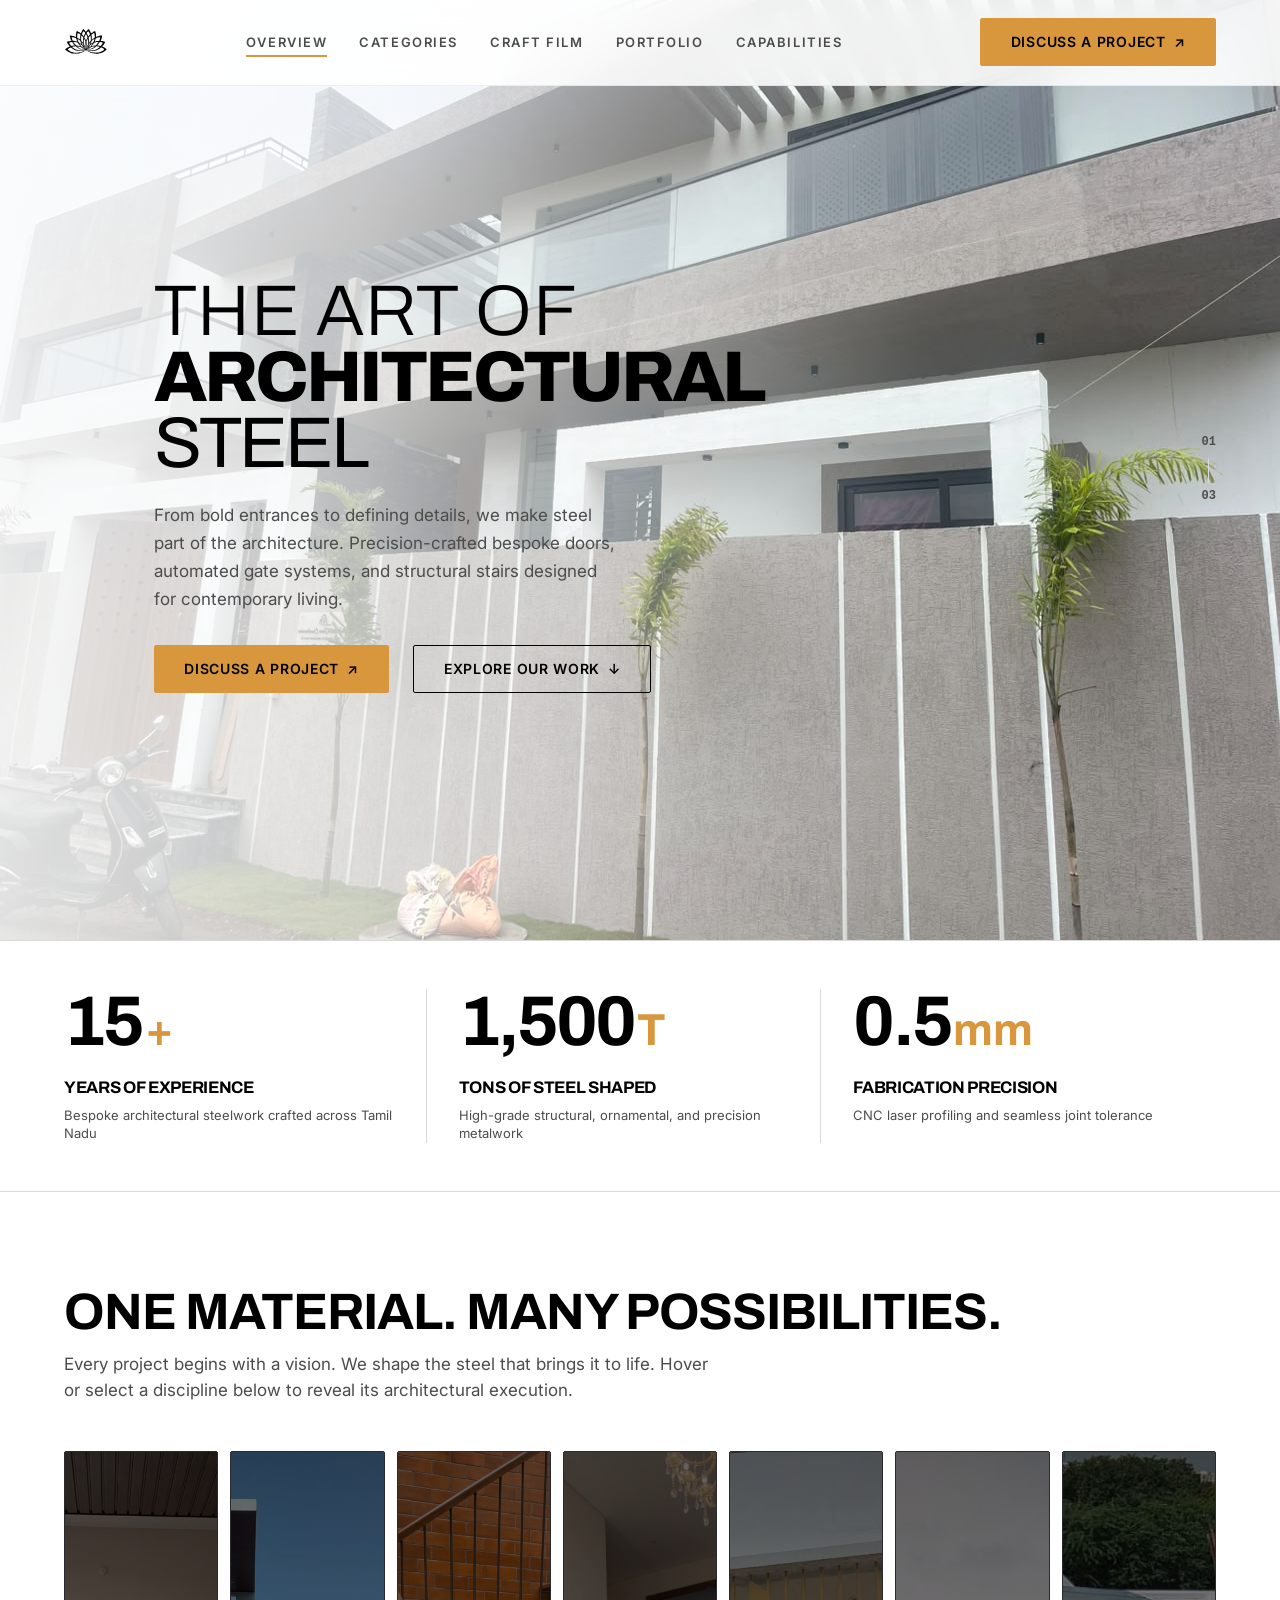
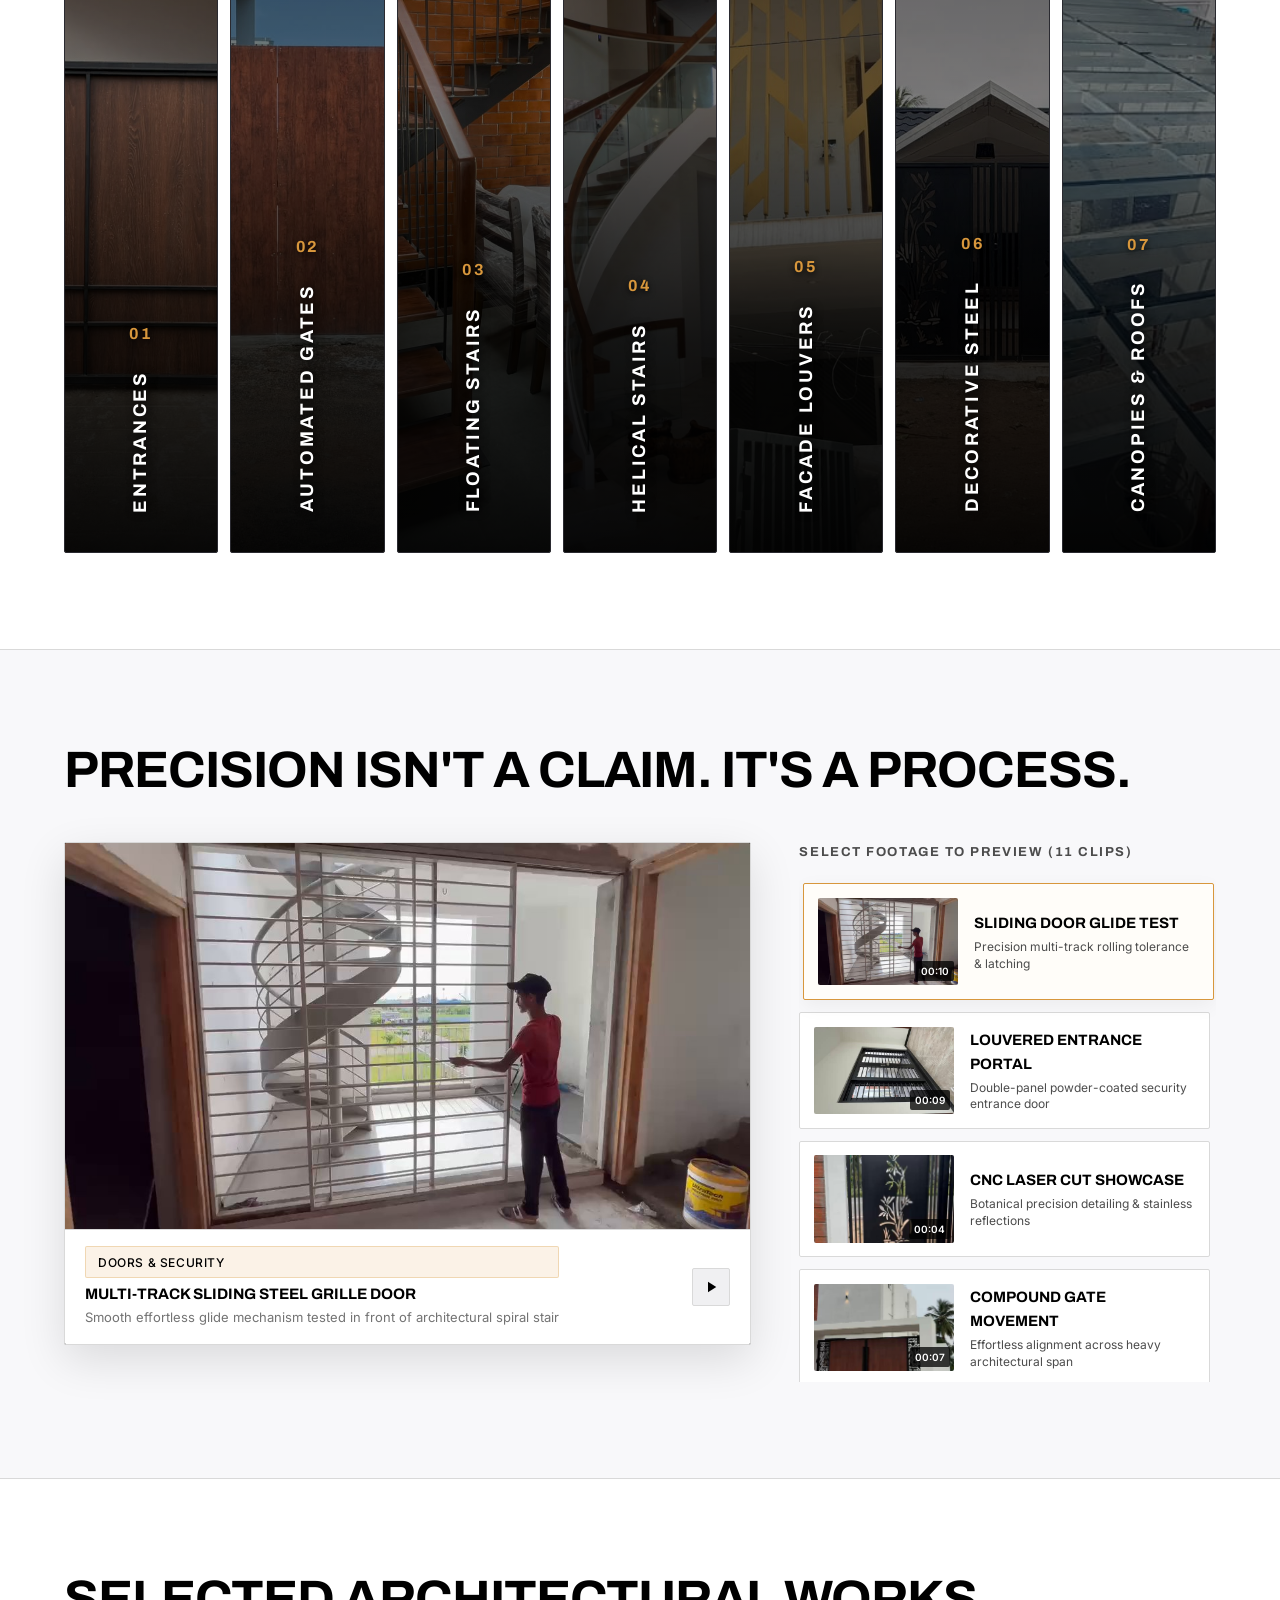
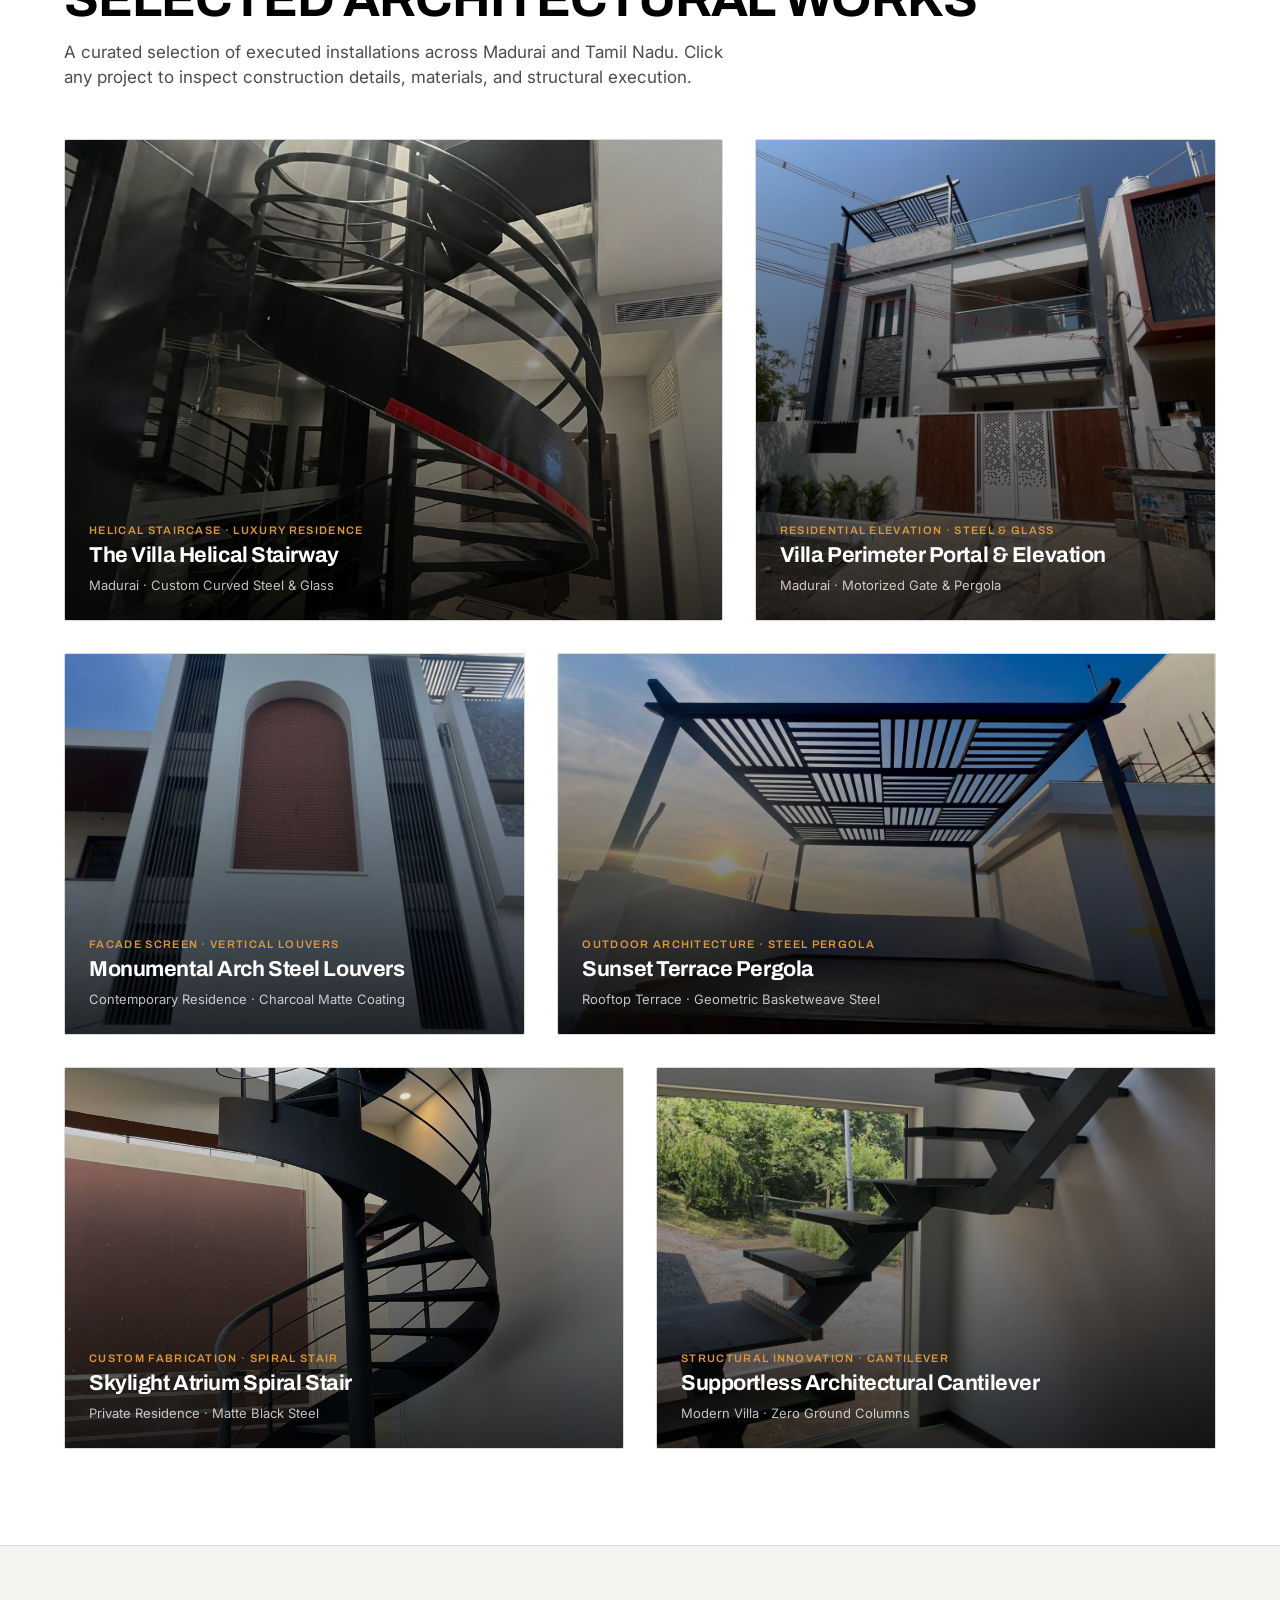
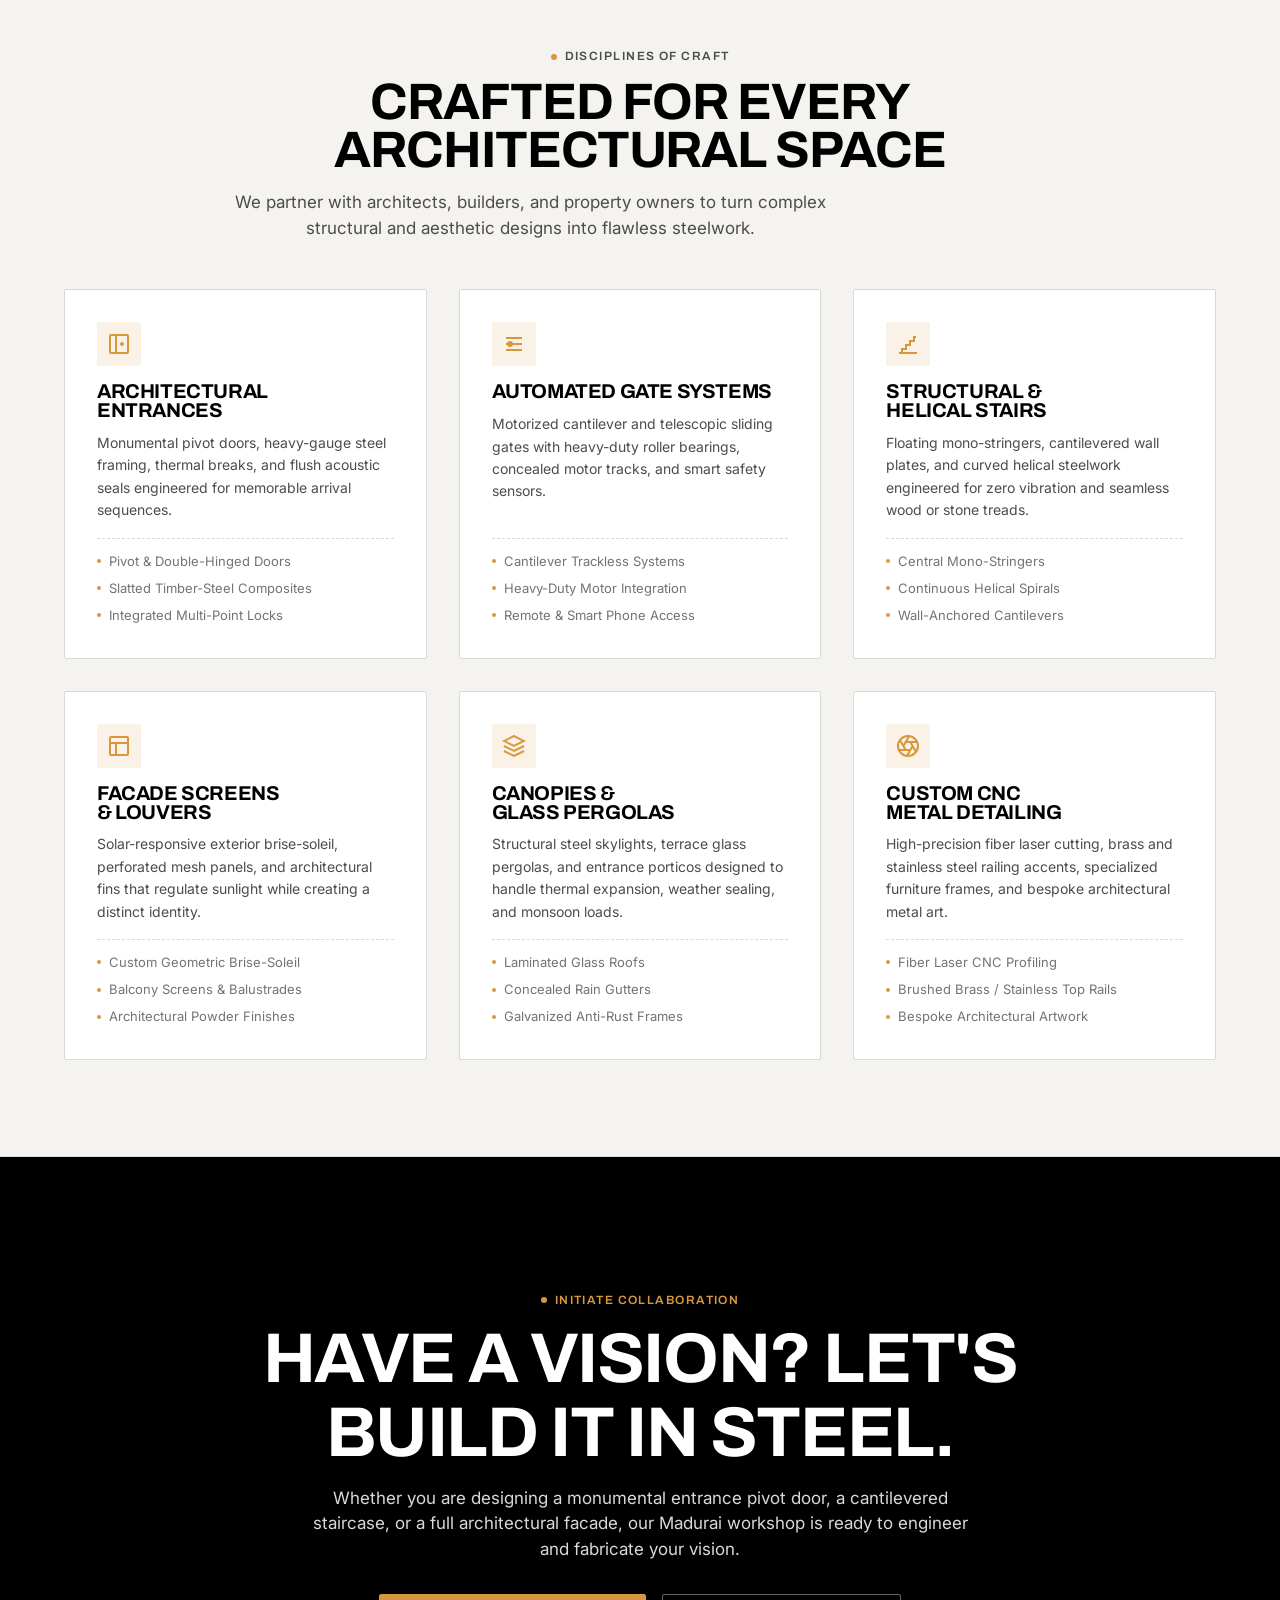
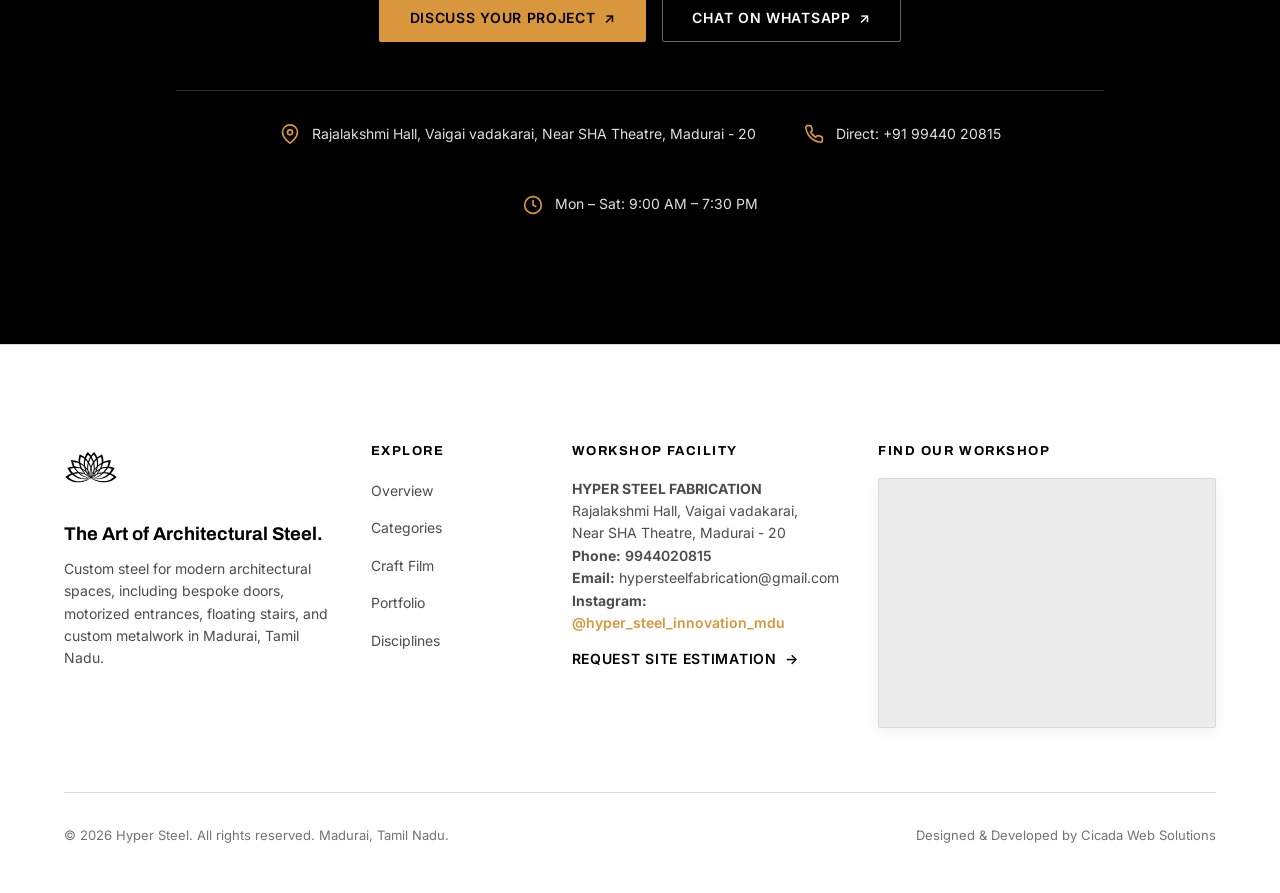
==== commit 18ac8095: "Final Polish: Google Maps footer embed, non-duplicate architectural works, and cleanup" ====
--- a/index.html
+++ b/index.html
@@ -1288,7 +1288,7 @@
               <span class="btn__icon" aria-hidden="true">↗</span>
             </button>
 
-            <a href="https://wa.me/919943360800?text=Hello%20Hyper%20Steel%2C%20I%20would%20like%20to%20discuss%20an%20architectural%20steel%20project." 
+            <a href="https://wa.me/919944020815?text=Hello%20Hyper%20Steel%2C%20I%20would%20like%20to%20discuss%20an%20architectural%20steel%20project." 
                target="_blank" 
                rel="noopener noreferrer" 
                class="btn btn--secondary-dark">
@@ -1303,14 +1303,14 @@
                 <path d="M21 10c0 7-9 13-9 13s-9-6-9-13a9 9 0 0 1 18 0z"></path>
                 <circle cx="12" cy="10" r="3"></circle>
               </svg>
-              <span>Madurai, Tamil Nadu, India</span>
+              <span>Rajalakshmi Hall, Vaigai vadakarai, Near SHA Theatre, Madurai - 20</span>
             </div>
 
             <div class="cta-meta-item">
               <svg width="20" height="20" viewBox="0 0 24 24" fill="none" stroke="currentColor" stroke-width="2" aria-hidden="true">
                 <path d="M22 16.92v3a2 2 0 0 1-2.18 2 19.79 19.79 0 0 1-8.63-3.07 19.5 19.5 0 0 1-6-6 19.79 19.79 0 0 1-3.07-8.67A2 2 0 0 1 4.11 2h3a2 2 0 0 1 2 1.72 12.84 12.84 0 0 0 .7 2.81 2 2 0 0 1-.45 2.11L8.09 9.91a16 16 0 0 0 6 6l1.27-1.27a2 2 0 0 1 2.11-.45 12.84 12.84 0 0 0 2.81.7A2 2 0 0 1 22 16.92z"></path>
               </svg>
-              <span>Direct Consultation: +91 99433 60800</span>
+              <a href="tel:9944020815" style="color: inherit; text-decoration: none;">Direct: +91 99440 20815</a>
             </div>
 
             <div class="cta-meta-item">
@@ -1357,21 +1357,29 @@
           </ul>
         </div>
 
-
-
-        <!-- Col 4: Madurai Facility -->
+        <!-- Col 3: Workshop Facility & Contact Details -->
         <div class="footer-col">
           <div class="footer-col__title">Workshop Facility</div>
-          <p style="font-size: 0.875rem; color: var(--color-charcoal); line-height: 1.6; margin-bottom: 0.75rem;">
-            <strong>Hyper Steel</strong><br>
-            Madurai, Tamil Nadu, India<br>
-            Direct: +91 99433 60800<br>
-            Inquiries: info@hypersteel.in
-          </p>
-          <button type="button" class="text-link js-open-enquiry" data-service="Site Visit & Estimation">
+          <address style="font-style: normal; font-size: 0.875rem; color: var(--color-charcoal); line-height: 1.6; margin-bottom: 0.75rem;">
+            <strong>HYPER STEEL FABRICATION</strong><br>
+            Rajalakshmi Hall, Vaigai vadakarai,<br>
+            Near SHA Theatre, Madurai - 20<br>
+            <strong>Phone:</strong> <a href="tel:9944020815" style="color: var(--color-charcoal); font-weight: 600;">9944020815</a><br>
+            <strong>Email:</strong> <a href="mailto:hypersteelfabrication@gmail.com" style="color: var(--color-charcoal);">hypersteelfabrication@gmail.com</a><br>
+            <strong>Instagram:</strong> <a href="https://www.instagram.com/hyper_steel_innovation_mdu/" target="_blank" rel="noopener noreferrer" style="color: var(--color-apricot); font-weight: 600;">@hyper_steel_innovation_mdu</a>
+          </address>
+          <button type="button" class="text-link js-open-enquiry" data-service="Site Visit &amp; Estimation">
             <span>Request Site Estimation</span>
             <span class="text-link__arrow" aria-hidden="true">→</span>
           </button>
+        </div>
+
+        <!-- Col 4: Responsive Google Maps Embed -->
+        <div class="footer-map-col">
+          <div class="footer-col__title">Find Our Workshop</div>
+          <div class="footer-map-wrapper">
+            <iframe src="https://www.google.com/maps/embed?pb=!1m18!1m12!1m3!1d1165.484799600486!2d78.13705916958949!3d9.921220020435836!2m3!1f0!2f0!3f0!3m2!1i1024!2i768!4f13.1!3m3!1m2!1s0x3b00c50d910fcd8d%3A0x316d12b221e3efba!2sHYPER%20STEEL%20FABRICATION%20MDU!5e1!3m2!1sen!2sin!4v1792395385458!5m2!1sen!2sin" width="600" height="450" style="border:0;" allowfullscreen="" loading="lazy" referrerpolicy="strict-origin-when-cross-origin" title="Hyper Steel Fabrication Madurai Location"></iframe>
+          </div>
         </div>
       </div>
 
--- a/css/sections.css
+++ b/css/sections.css
@@ -271,7 +271,7 @@
   display: flex;
   align-items: center;
   background-color: #FFFFFF;
-  background-image: url('../assets/finished_exterior_bg.jpeg');
+  background-image: url('../assets/finished_exterior.jpeg');
   background-repeat: no-repeat;
   background-position: 85% center;
   background-size: cover;
@@ -286,11 +286,10 @@
   inset: 0;
   background: linear-gradient(
     to right,
-    rgba(255, 255, 255, 0.96) 0%,
-    rgba(255, 255, 255, 0.88) 22%,
-    rgba(255, 255, 255, 0.65) 40%,
-    rgba(255, 255, 255, 0.28) 58%,
-    rgba(255, 255, 255, 0.06) 78%,
+    rgba(255, 255, 255, 0.88) 0%,
+    rgba(255, 255, 255, 0.72) 28%,
+    rgba(255, 255, 255, 0.42) 50%,
+    rgba(255, 255, 255, 0.12) 72%,
     rgba(255, 255, 255, 0) 100%
   );
   pointer-events: none;
@@ -304,9 +303,9 @@
   .hero__backdrop-gradient {
     background: linear-gradient(
       to bottom,
-      rgba(255, 255, 255, 0.98) 0%,
-      rgba(255, 255, 255, 0.92) 60%,
-      rgba(255, 255, 255, 0.75) 100%
+      rgba(255, 255, 255, 0.85) 0%,
+      rgba(255, 255, 255, 0.68) 55%,
+      rgba(255, 255, 255, 0.35) 100%
     );
   }
 }
@@ -315,7 +314,7 @@
   position: relative;
   z-index: 2;
   width: 100%;
-  padding-left: clamp(4rem, 9vw, 10rem);
+  padding-left: clamp(5.5rem, 12vw, 14rem);
   padding-right: clamp(2rem, 5vw, 5rem);
   display: flex;
   flex-direction: column;
@@ -1563,16 +1562,46 @@
 
 .footer-top {
   display: grid;
-  grid-template-columns: 2fr 1fr 1.5fr;
-  gap: var(--space-7);
+  grid-template-columns: 1.3fr 0.8fr 1.3fr 1.6fr;
+  gap: var(--space-6);
   margin-bottom: var(--space-8);
-}
-
-@media (max-width: 991px) {
+  align-items: start;
+}
+
+@media (max-width: 1100px) {
   .footer-top {
     grid-template-columns: 1fr 1fr;
     gap: var(--space-6);
   }
+  .footer-map-col {
+    grid-column: 1 / -1;
+  }
+}
+
+@media (max-width: 640px) {
+  .footer-top {
+    grid-template-columns: 1fr;
+    gap: var(--space-6);
+  }
+}
+
+.footer-map-wrapper {
+  width: 100%;
+  border-radius: var(--radius-sm);
+  overflow: hidden;
+  border: 1px solid var(--color-border);
+  box-shadow: 0 4px 15px rgba(0, 0, 0, 0.06);
+  background-color: #ECECEC;
+  position: relative;
+  aspect-ratio: 4 / 3;
+  max-height: 250px;
+}
+
+.footer-map-wrapper iframe {
+  width: 100%;
+  height: 100%;
+  border: 0;
+  display: block;
 }
 
 @media (max-width: 580px) {
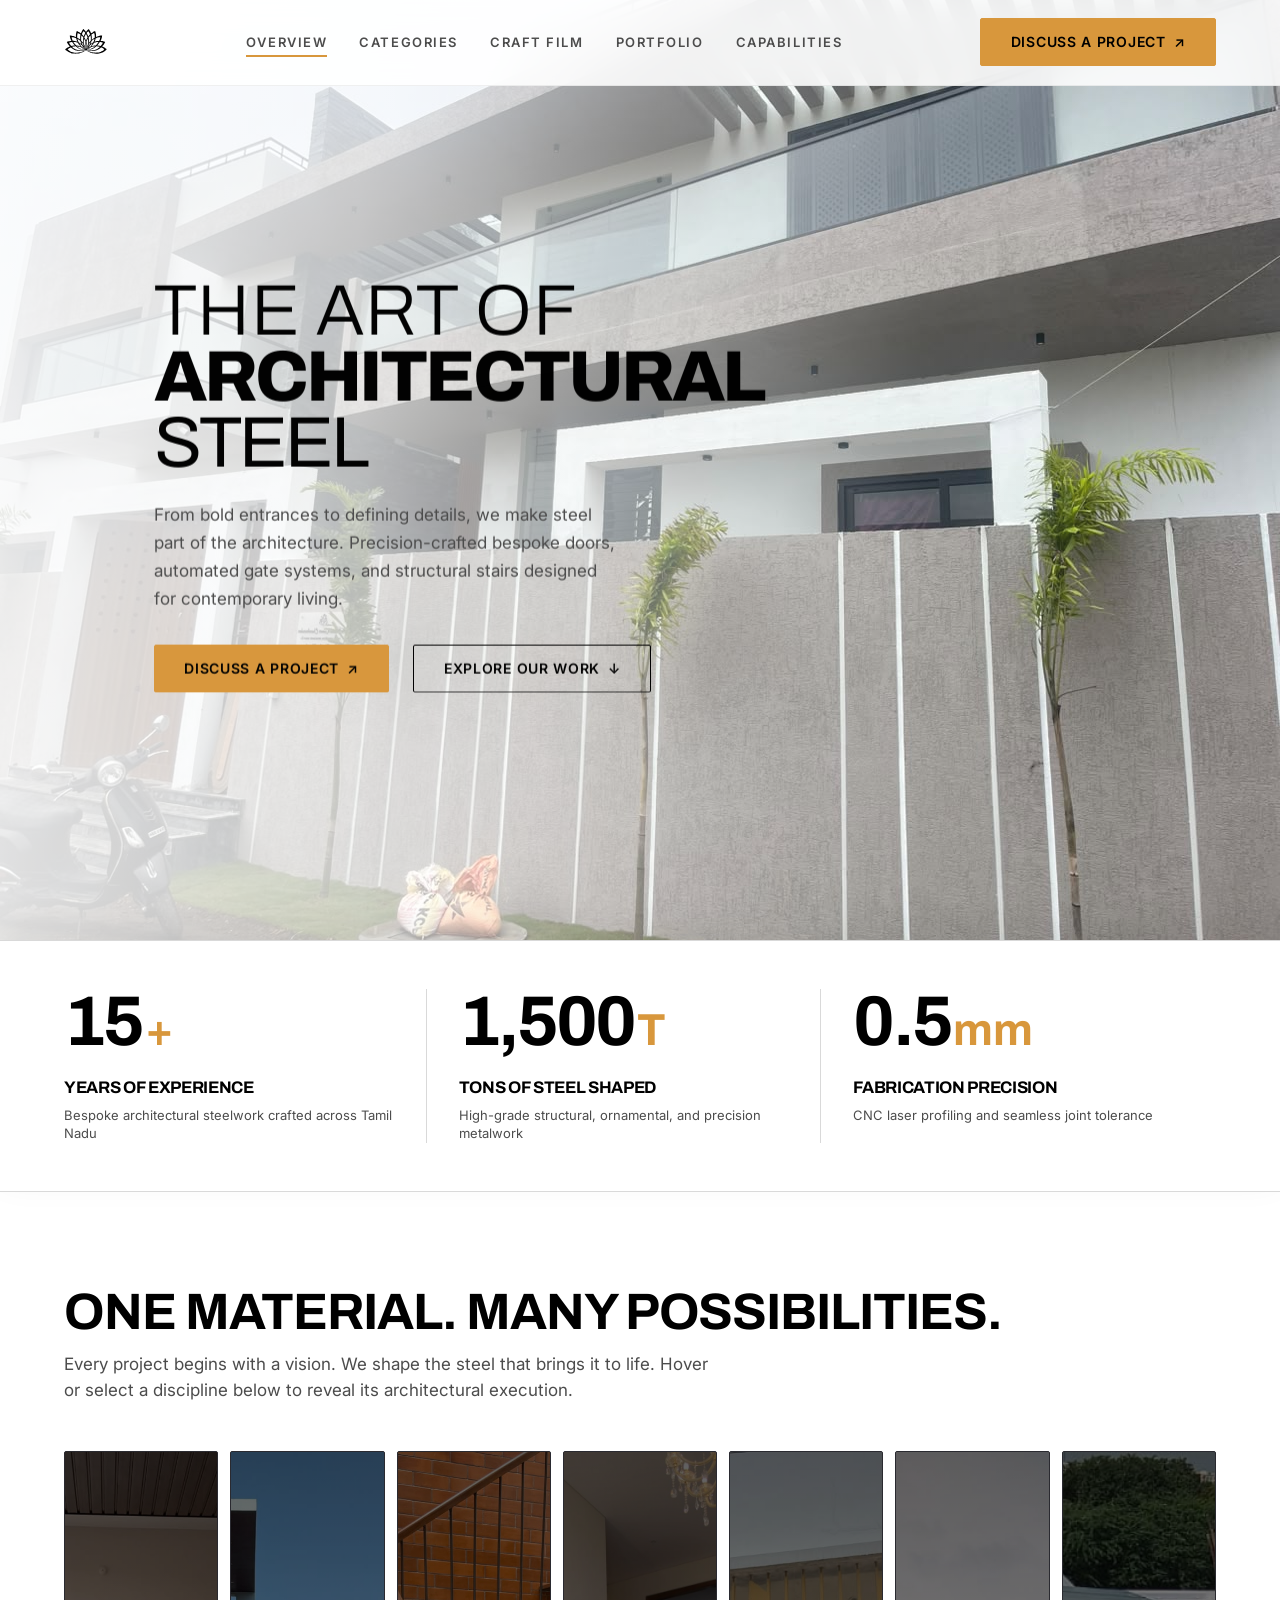
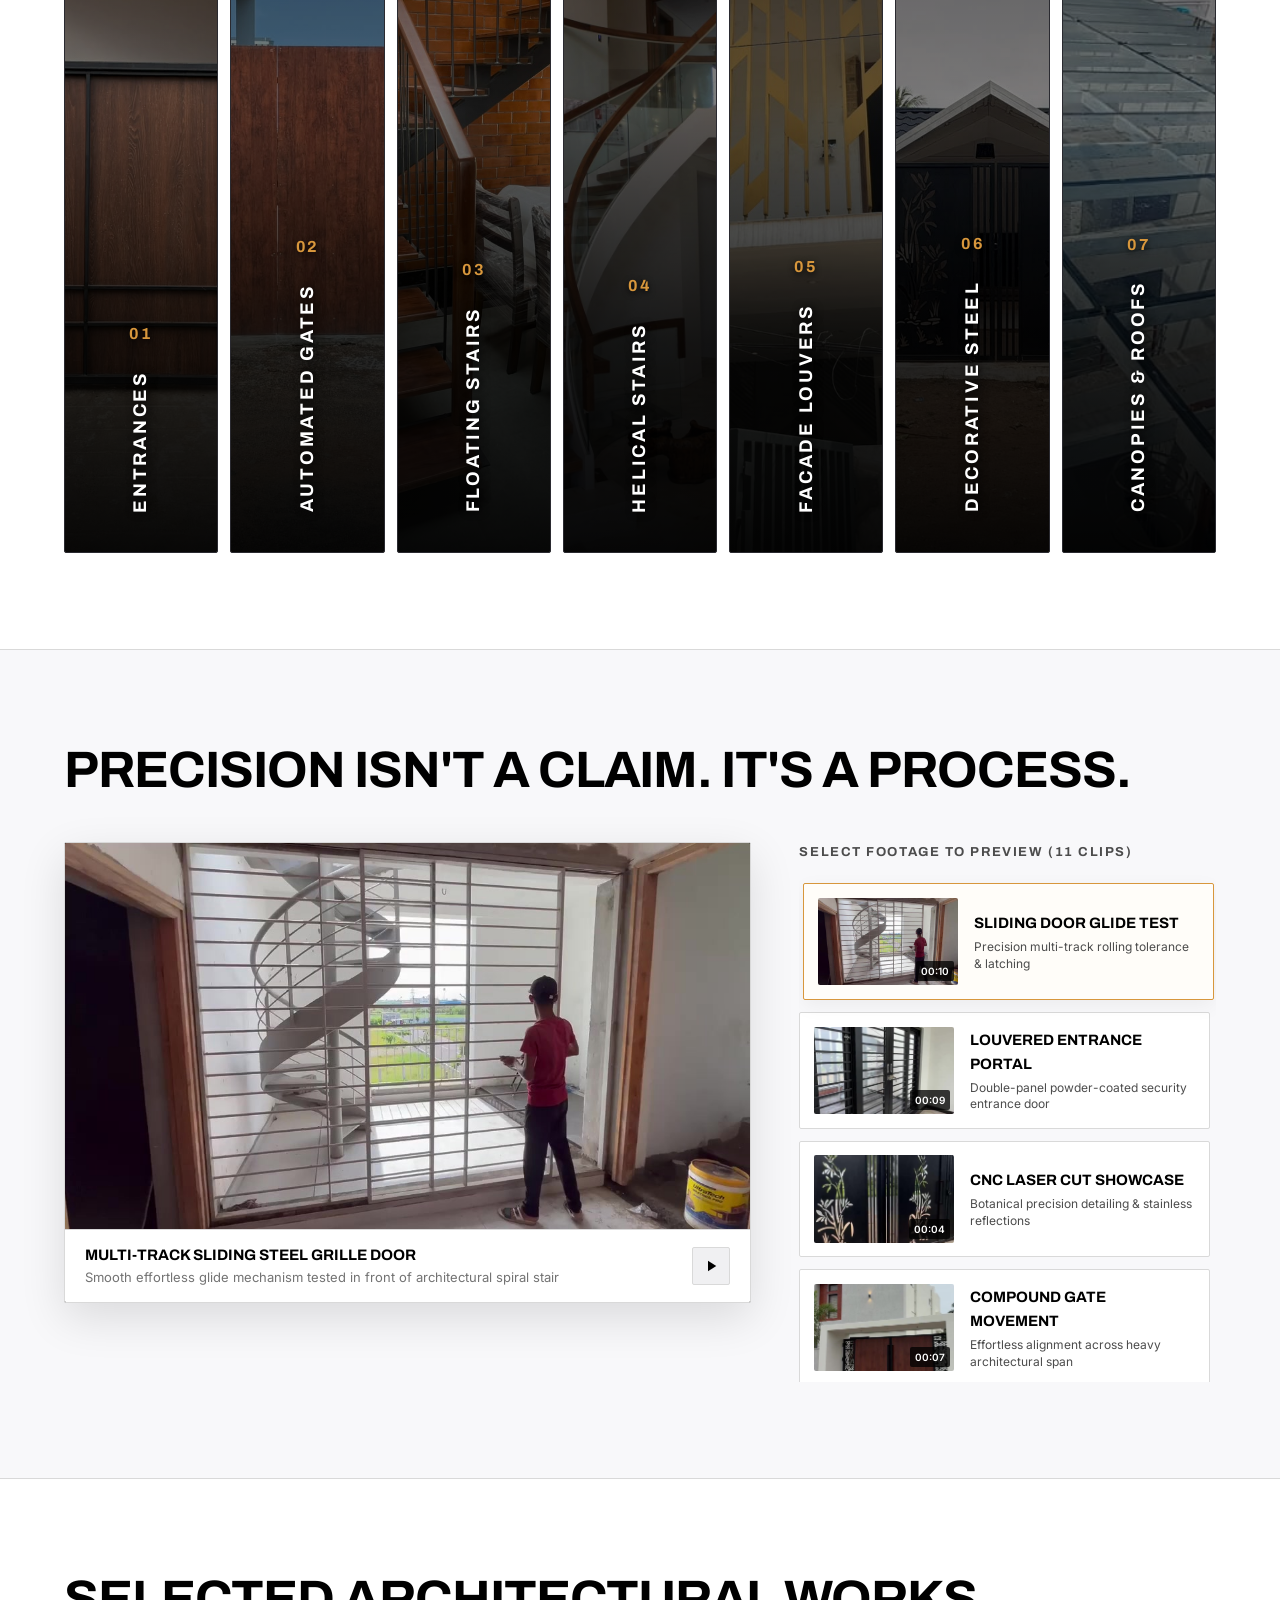
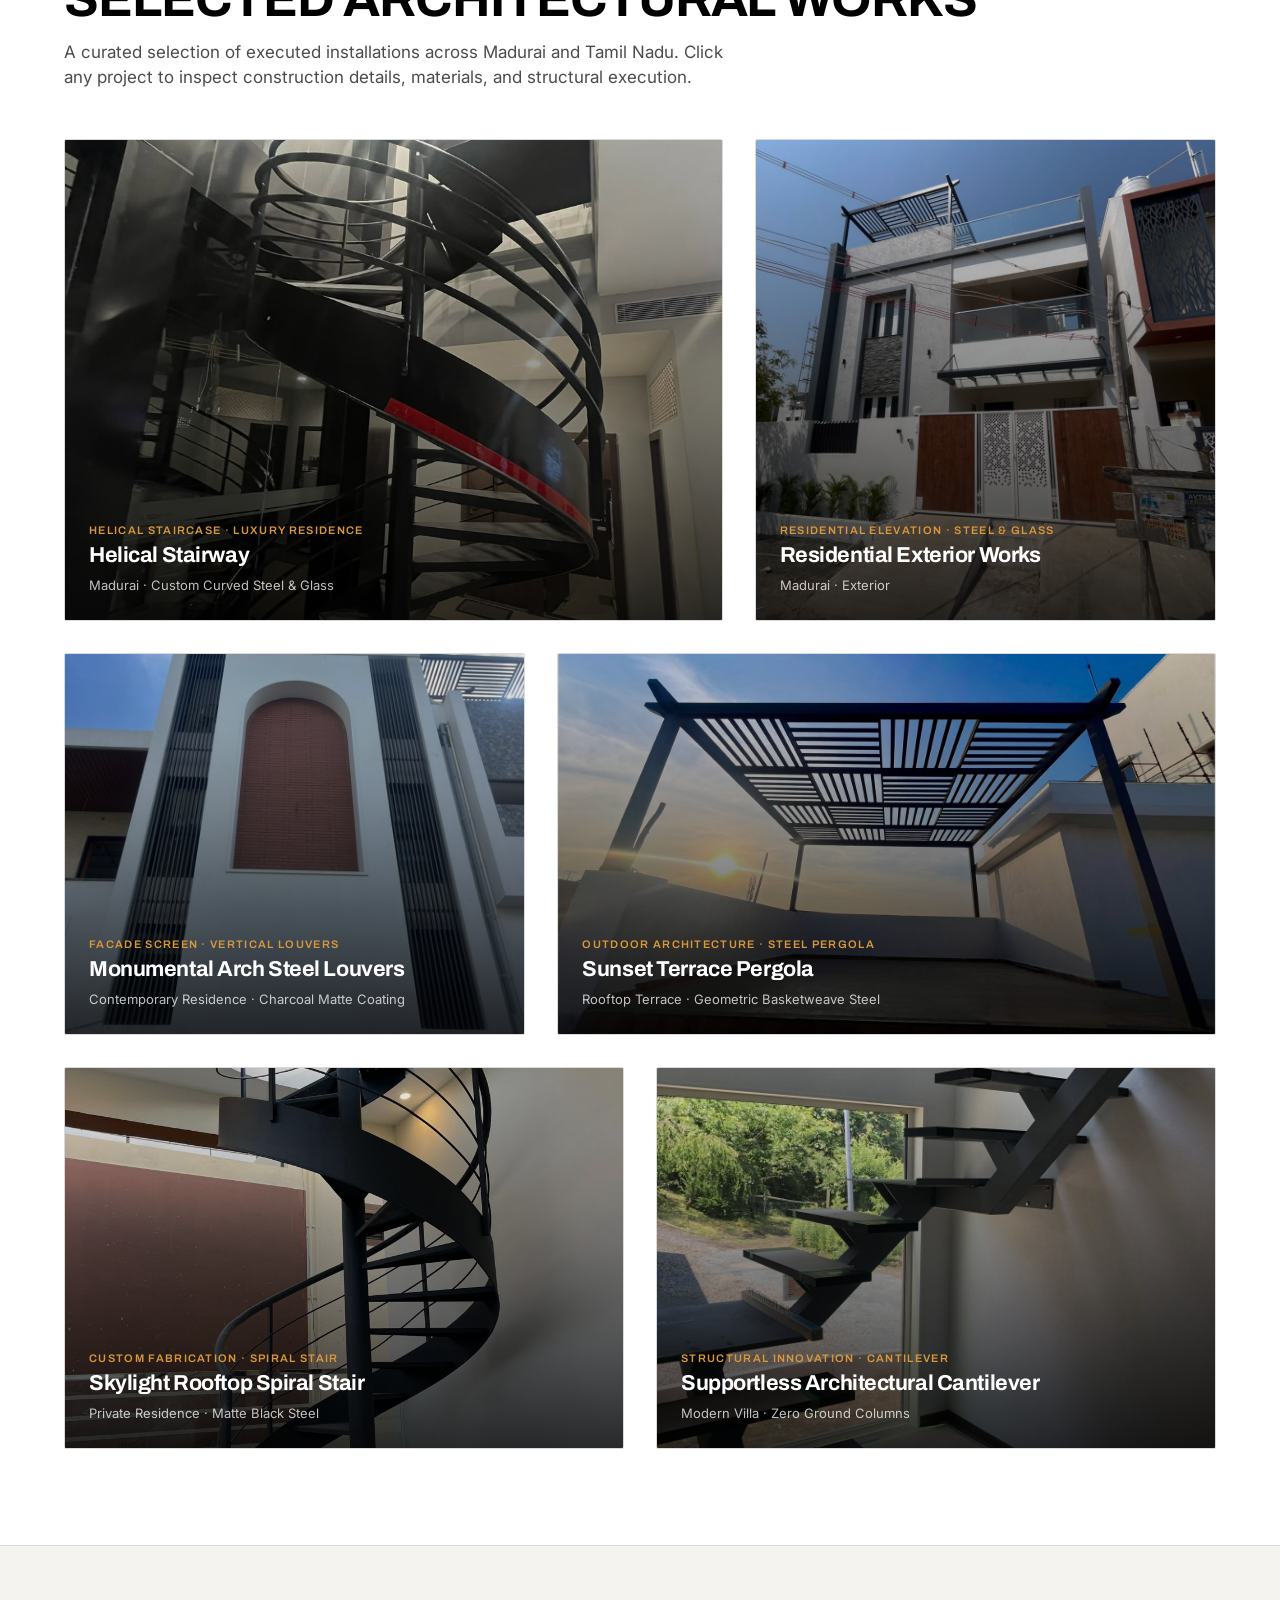
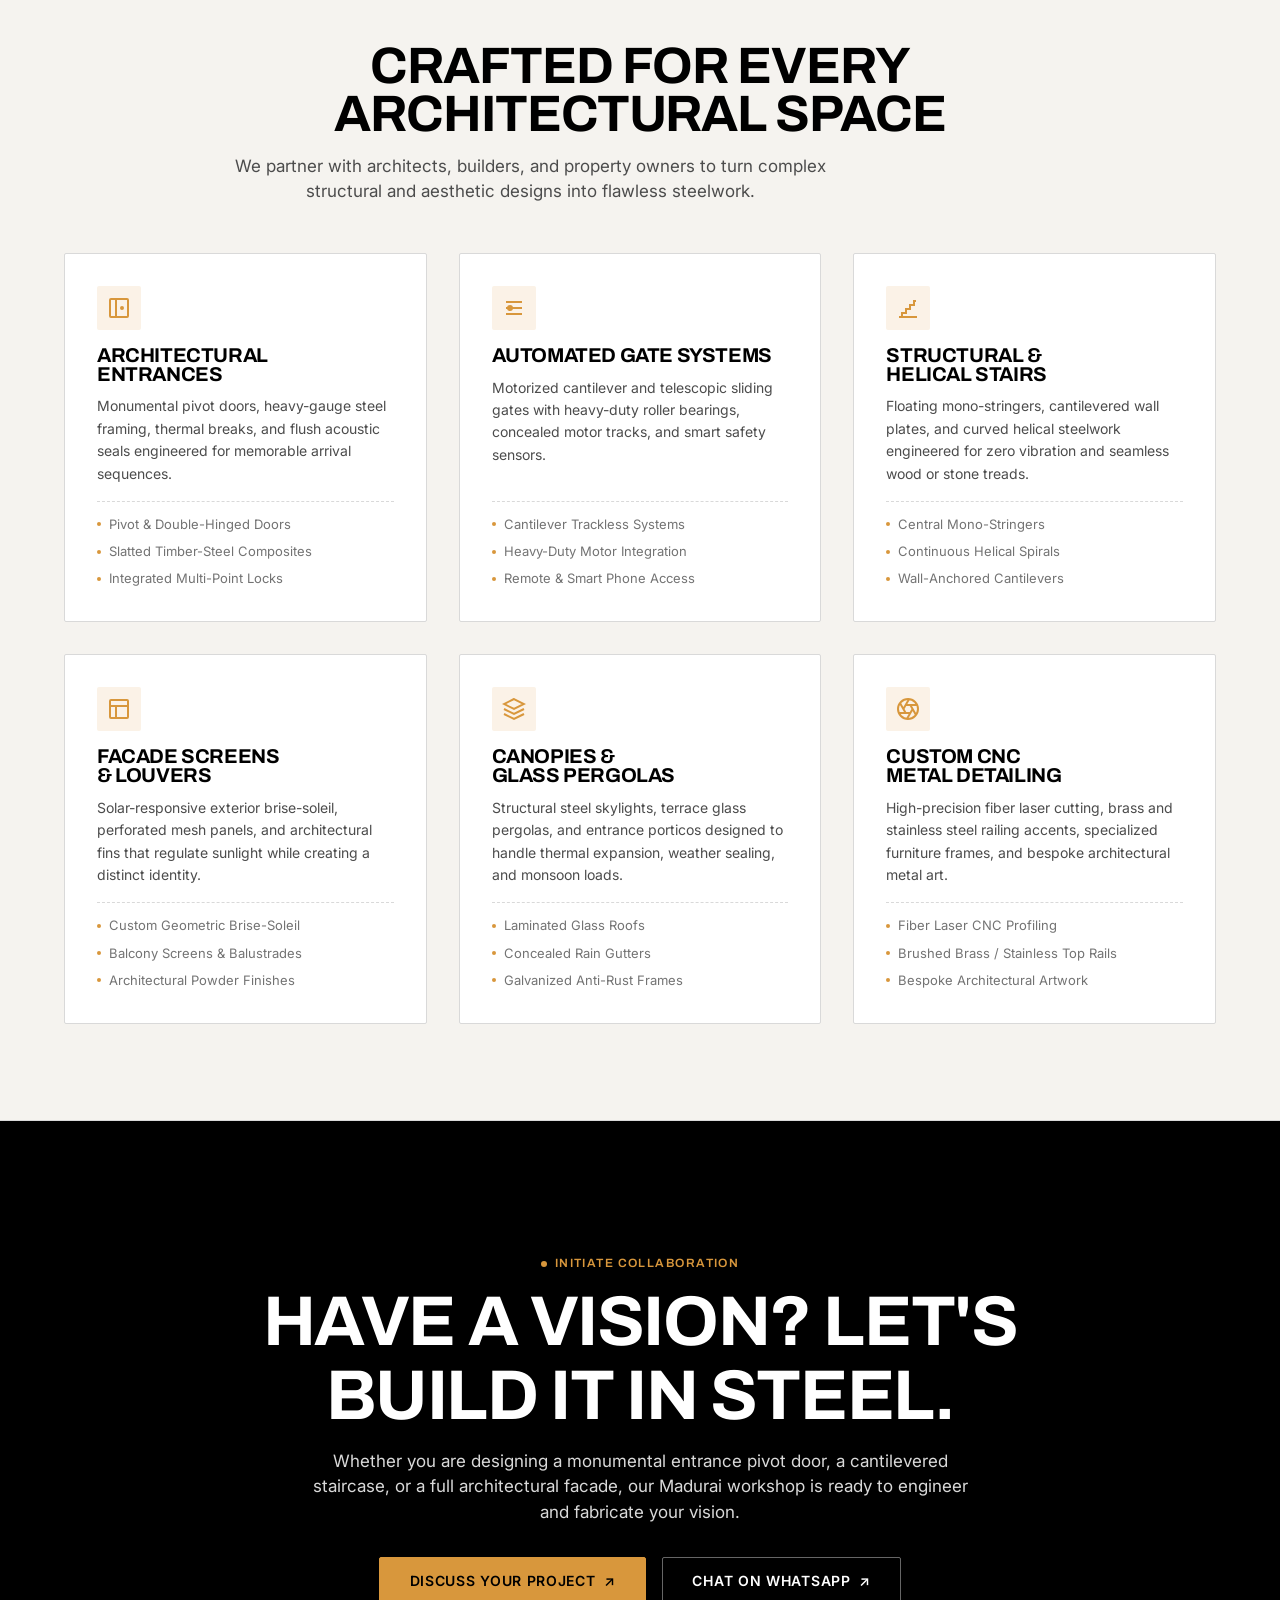
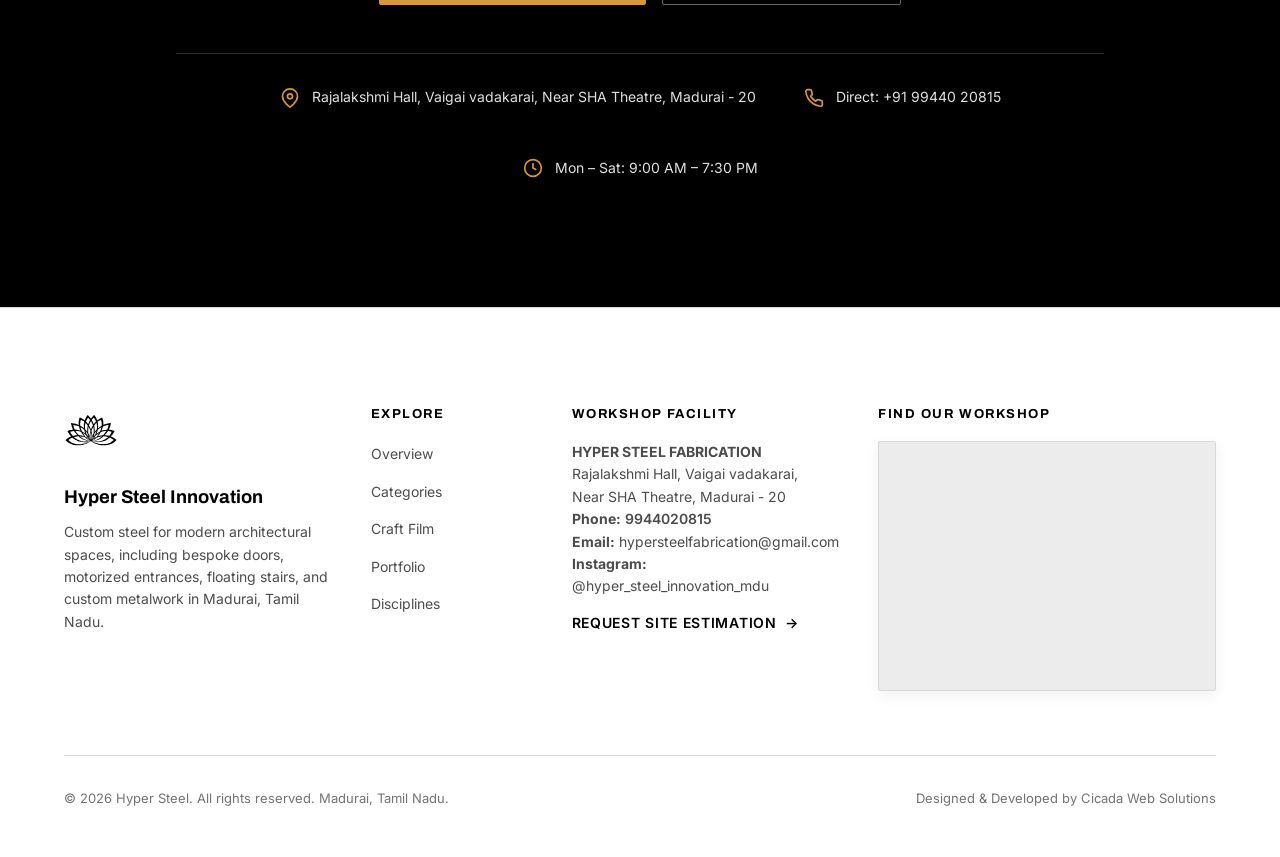
==== commit 4f30ab50: "V2" ====
--- a/index.html
+++ b/index.html
@@ -683,7 +683,7 @@
                 <span class="badge badge--dark">04 · HELICAL GEOMETRY</span>
               </div>
               <div class="expanded-bottom">
-                <h3 class="expanded-title">CURVED & SPIRAL SHOWCASES</h3>
+                <h3 class="expanded-title">CURVED & SPIRAL STAIRWAY</h3>
                 <p class="expanded-desc">
                   Monumental double-height helical steel staircases engineered with rolled plate stringers, radius-bent curved glass balustrades, and luxury timber accents.
                 </p>
@@ -708,7 +708,7 @@
                 <span class="badge badge--dark">05 · EXTERIOR ARCHITECTURE</span>
               </div>
               <div class="expanded-bottom">
-                <h3 class="expanded-title">SOLAR BRISE-SOLEIL & BALCONIES</h3>
+                <h3 class="expanded-title">SOLAR BRISE & BALCONIES</h3>
                 <p class="expanded-desc">
                   Custom geometric steel facade louvers finished in architectural golden apricot, providing natural shading, ventilation, and distinct modernist exterior identity.
                 </p>
@@ -733,7 +733,7 @@
                 <span class="badge badge--dark">06 · CNC CRAFT</span>
               </div>
               <div class="expanded-bottom">
-                <h3 class="expanded-title">PRECISION CNC LASER SCREENS</h3>
+                <h3 class="expanded-title">PRECISION CNC LASER GATES</h3>
                 <p class="expanded-desc">
                   Architectural metal screens with botanical and geometric motifs, precision cut with laser accuracy and backed by mirror stainless inserts for elevated privacy.
                 </p>
@@ -799,7 +799,6 @@
             <!-- Video Player Controls Bar -->
             <div class="cinema-player__controls">
               <div class="cinema-player__info">
-                <span class="badge badge--apricot cinema-player__badge" style="margin-bottom: 0.25rem; display: inline-block;">DOORS &amp; SECURITY</span>
                 <span class="cinema-player__title">Multi-Track Sliding Steel Grille Door</span>
                 <span class="cinema-player__caption">Smooth effortless glide mechanism tested in front of architectural spiral stair</span>
               </div>
@@ -1064,7 +1063,7 @@
               <img src="assets/spiral_staircase_2.jpeg" alt="Double-Height Curved Steel Spiral Staircase" class="project-item__img" loading="lazy">
               <div class="project-item__overlay">
                 <span class="project-item__tag">HELICAL STAIRCASE · LUXURY RESIDENCE</span>
-                <h3 class="project-item__title">The Villa Helical Stairway</h3>
+                <h3 class="project-item__title">Helical Stairway</h3>
                 <span class="project-item__location">Madurai · Custom Curved Steel &amp; Glass</span>
               </div>
             </div>
@@ -1079,8 +1078,8 @@
               <img src="assets/exterior_2.jpeg" alt="Contemporary villa architectural steel facade and automated entrance gate" class="project-item__img" loading="lazy">
               <div class="project-item__overlay">
                 <span class="project-item__tag">RESIDENTIAL ELEVATION · STEEL &amp; GLASS</span>
-                <h3 class="project-item__title">Villa Perimeter Portal &amp; Elevation</h3>
-                <span class="project-item__location">Madurai · Motorized Gate &amp; Pergola</span>
+                <h3 class="project-item__title">Residential Exterior Works</h3>
+                <span class="project-item__location">Madurai · Exterior</span>
               </div>
             </div>
           </div>
@@ -1124,7 +1123,7 @@
               <img src="assets/spiral_staircase_1.jpeg" alt="Center-column steel spiral staircase rising to circular skylight" class="project-item__img" loading="lazy">
               <div class="project-item__overlay">
                 <span class="project-item__tag">CUSTOM FABRICATION · SPIRAL STAIR</span>
-                <h3 class="project-item__title">Skylight Atrium Spiral Stair</h3>
+                <h3 class="project-item__title">Skylight Rooftop Spiral Stair</h3>
                 <span class="project-item__location">Private Residence · Matte Black Steel</span>
               </div>
             </div>
@@ -1155,10 +1154,7 @@
     <section id="capabilities" class="capabilities-section" aria-label="Capabilities and Services">
       <div class="container">
         <div class="section-header section-header--center">
-          <div class="eyebrow">
-            <span class="eyebrow__dot" aria-hidden="true"></span>
-            <span>Disciplines of Craft</span>
-          </div>
+          
           <h2 class="section-title">CRAFTED FOR EVERY ARCHITECTURAL SPACE</h2>
           <p class="section-lead">
             We partner with architects, builders, and property owners to turn complex structural and aesthetic designs into flawless steelwork.
@@ -1339,7 +1335,7 @@
               <use href="#hyper-steel-logo"></use>
             </svg>
           </a>
-          <div class="footer-brand__tagline">The Art of Architectural Steel.</div>
+          <div class="footer-brand__tagline">Hyper Steel Innovation</div>
           <p class="footer-brand__desc">
             Custom steel for modern architectural spaces, including bespoke doors, motorized entrances, floating stairs, and custom metalwork in Madurai, Tamil Nadu.
           </p>
@@ -1366,7 +1362,7 @@
             Near SHA Theatre, Madurai - 20<br>
             <strong>Phone:</strong> <a href="tel:9944020815" style="color: var(--color-charcoal); font-weight: 600;">9944020815</a><br>
             <strong>Email:</strong> <a href="mailto:hypersteelfabrication@gmail.com" style="color: var(--color-charcoal);">hypersteelfabrication@gmail.com</a><br>
-            <strong>Instagram:</strong> <a href="https://www.instagram.com/hyper_steel_innovation_mdu/" target="_blank" rel="noopener noreferrer" style="color: var(--color-apricot); font-weight: 600;">@hyper_steel_innovation_mdu</a>
+            <strong>Instagram:</strong> <a href="https://www.instagram.com/hyper_steel_innovation_mdu/" target="_blank" rel="noopener noreferrer">@hyper_steel_innovation_mdu</a>
           </address>
           <button type="button" class="text-link js-open-enquiry" data-service="Site Visit &amp; Estimation">
             <span>Request Site Estimation</span>
--- a/css/sections.css
+++ b/css/sections.css
@@ -266,6 +266,7 @@
    -------------------------------------------------------------------------- */
 .hero {
   position: relative;
+  z-index: 1;
   min-height: 100vh;
   min-height: 100svh;
   display: flex;
@@ -275,9 +276,11 @@
   background-repeat: no-repeat;
   background-position: 85% center;
   background-size: cover;
+  background-attachment: fixed;
   overflow: hidden;
   padding-top: calc(80px + var(--space-4));
   padding-bottom: var(--space-8);
+  will-change: transform;
 }
 
 /* Light Mode Architectural Fade Overlay - Text Legible on Left, Photo Prominent on Right */
@@ -299,6 +302,7 @@
 @media (max-width: 1024px) {
   .hero {
     background-position: center top;
+    background-attachment: scroll;
   }
   .hero__backdrop-gradient {
     background: linear-gradient(
@@ -543,11 +547,14 @@
    03 — THE NUMBERS (PROOF OF CRAFT)
    -------------------------------------------------------------------------- */
 .metrics-section {
+  position: relative;
+  z-index: 2;
   padding-top: var(--space-7);
   padding-bottom: var(--space-7);
   background-color: var(--color-white);
   border-top: 1px solid var(--color-border);
   border-bottom: 1px solid var(--color-border);
+  box-shadow: 0 -12px 35px rgba(0, 0, 0, 0.06);
 }
 
 .metrics-grid {
@@ -980,19 +987,24 @@
 .cinema-player__info {
   display: flex;
   flex-direction: column;
+  gap: 0.2rem;
 }
 
 .cinema-player__title {
   font-family: var(--font-heading);
   font-size: 0.95rem;
   font-weight: 700;
+  line-height: 1.25;
   color: var(--color-black) !important;
   text-transform: uppercase;
+  margin-bottom: 0;
 }
 
 .cinema-player__caption {
   font-size: 0.8125rem;
+  line-height: 1.4;
   color: var(--color-text-muted) !important;
+  margin-bottom: 0;
 }
 
 .cinema-player__actions {
@@ -1714,3 +1726,13 @@
   width: 22px;
   height: 22px;
 }
+
+@media (prefers-reduced-motion: reduce) {
+  .hero {
+    will-change: auto;
+  }
+  .metrics-section {
+    box-shadow: none;
+  }
+}
+
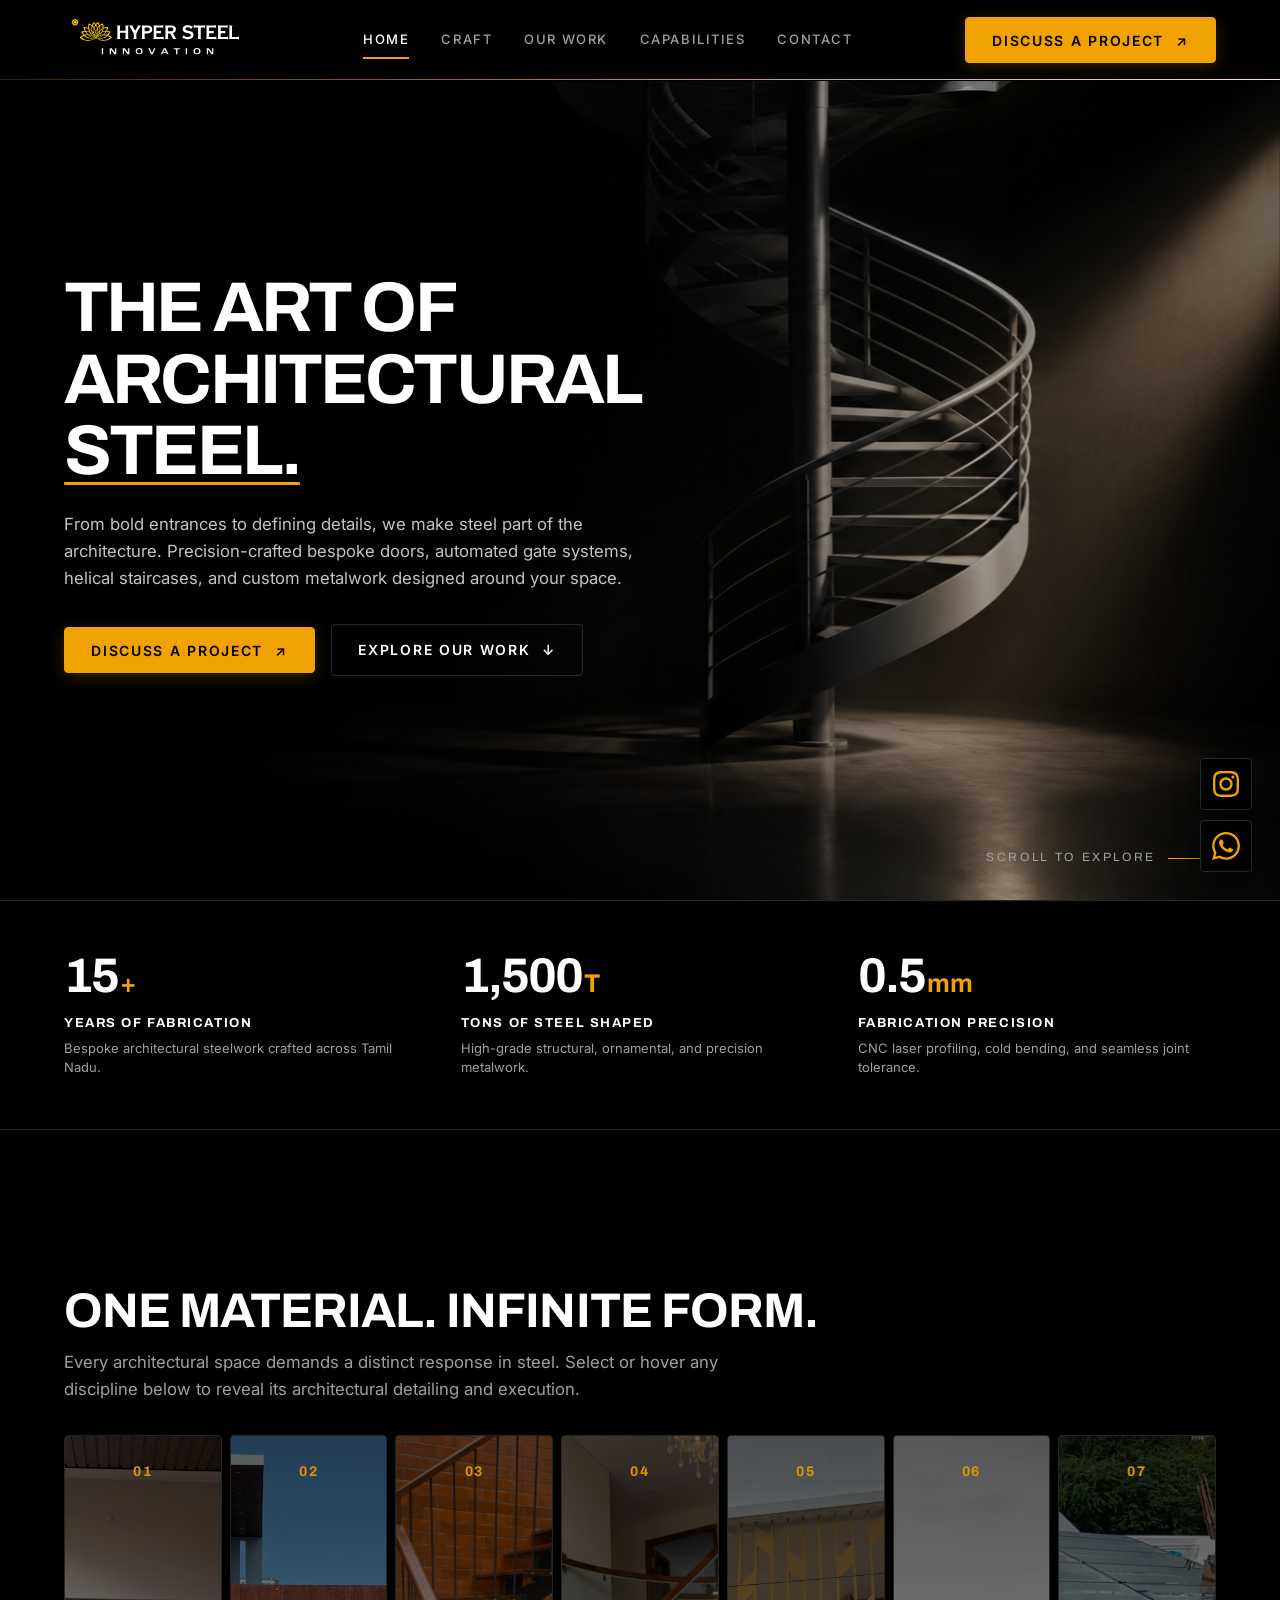
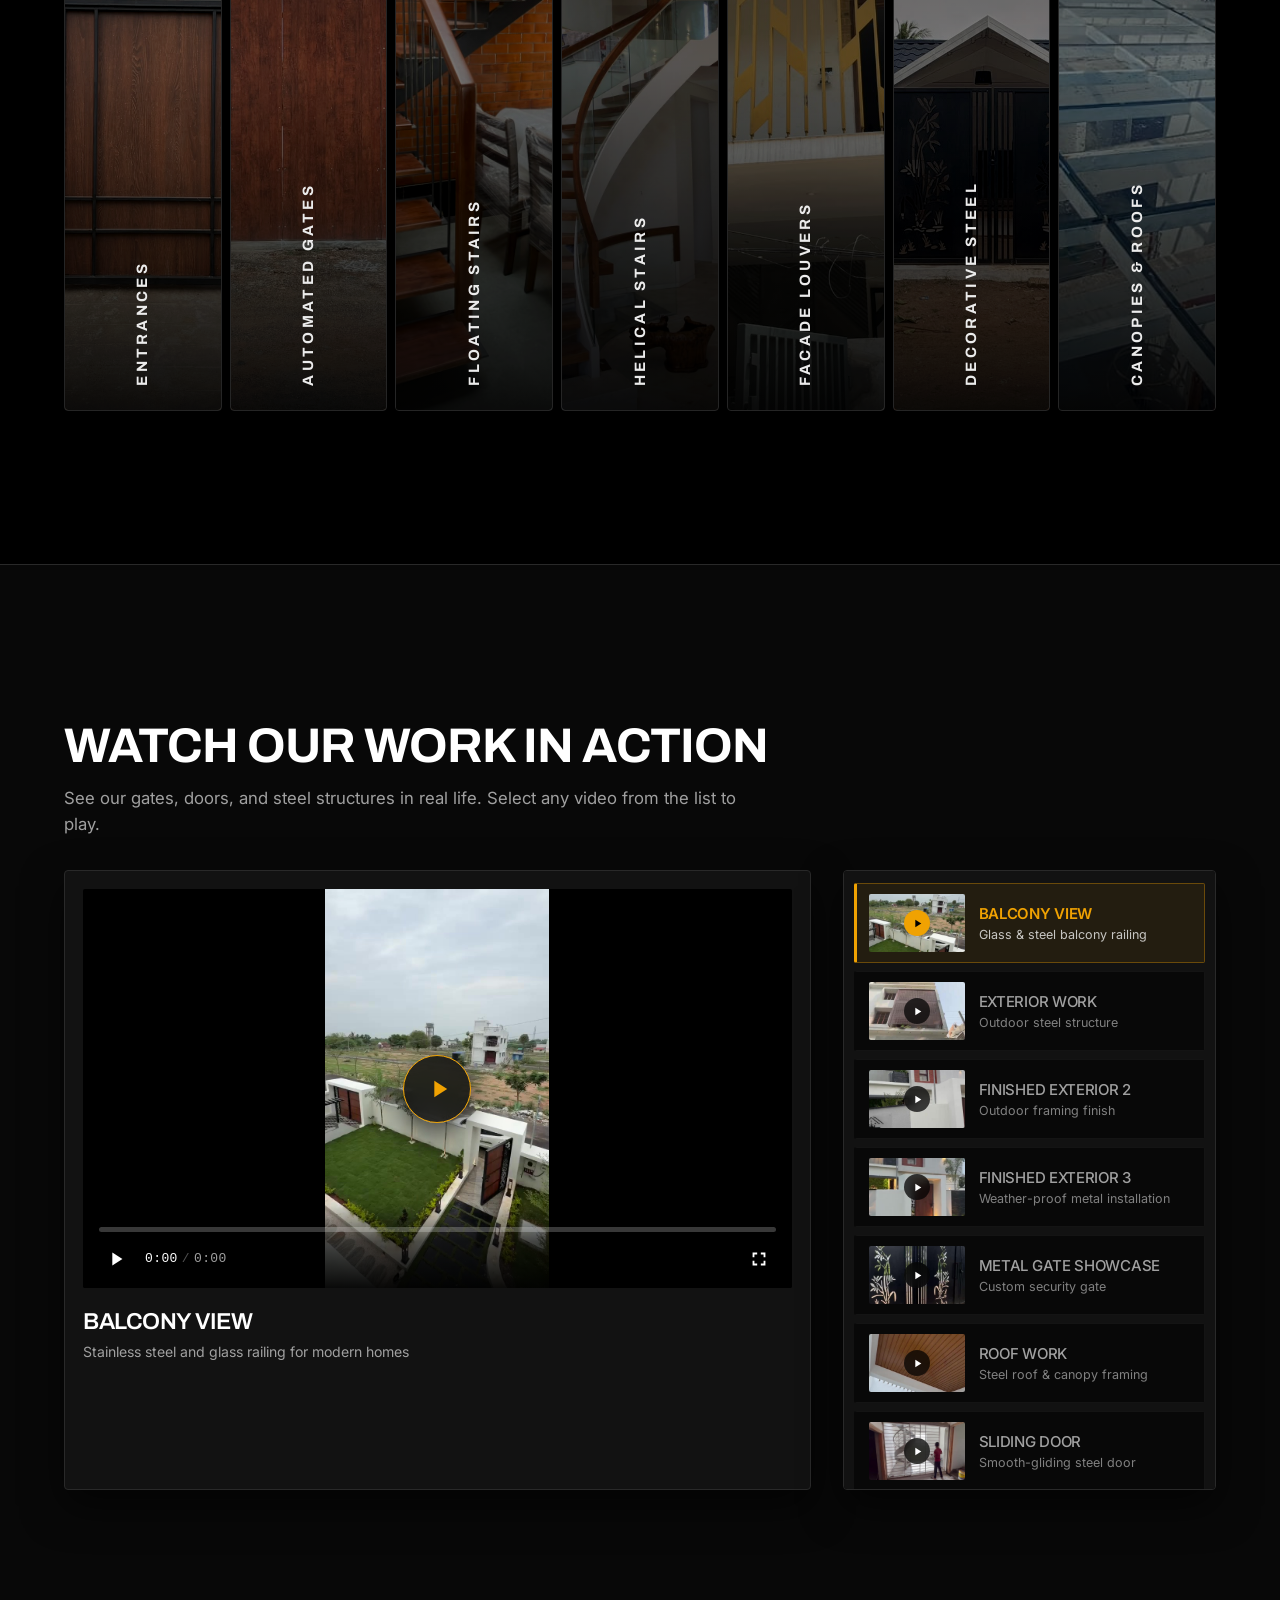
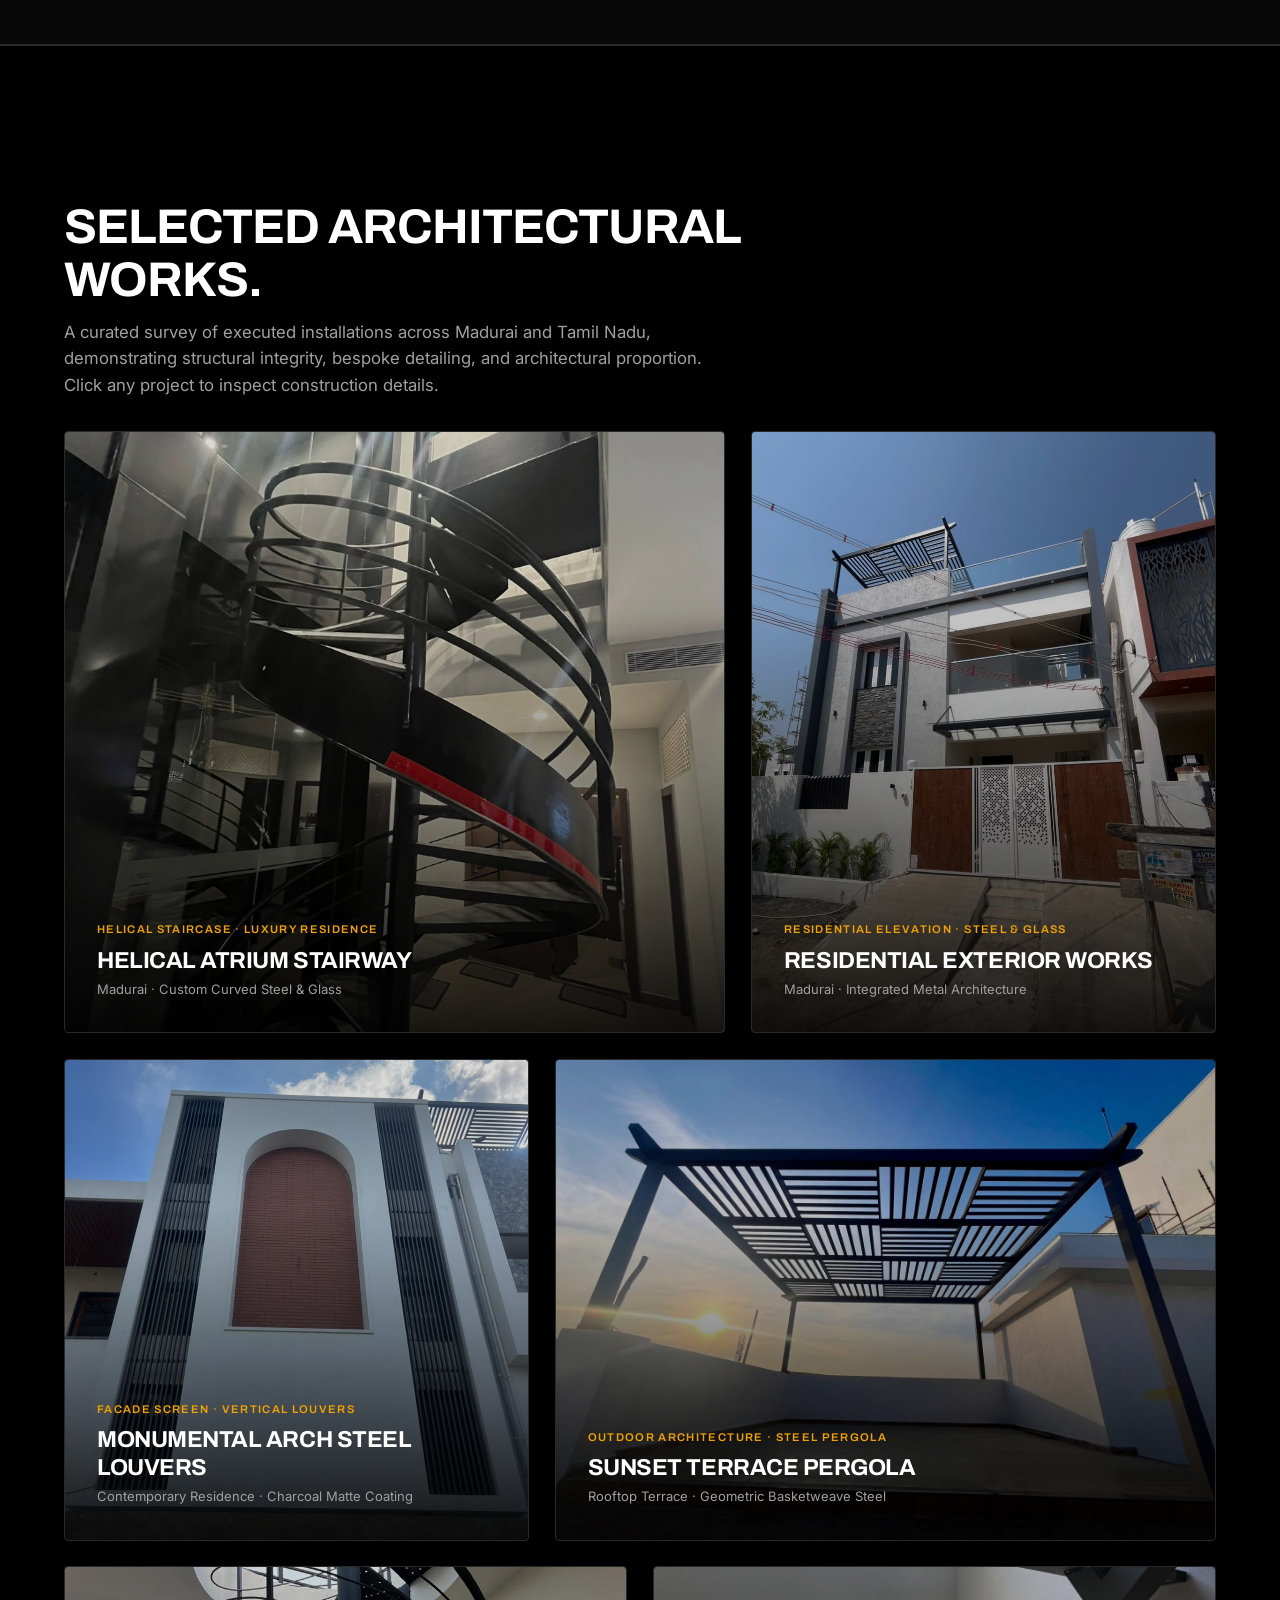
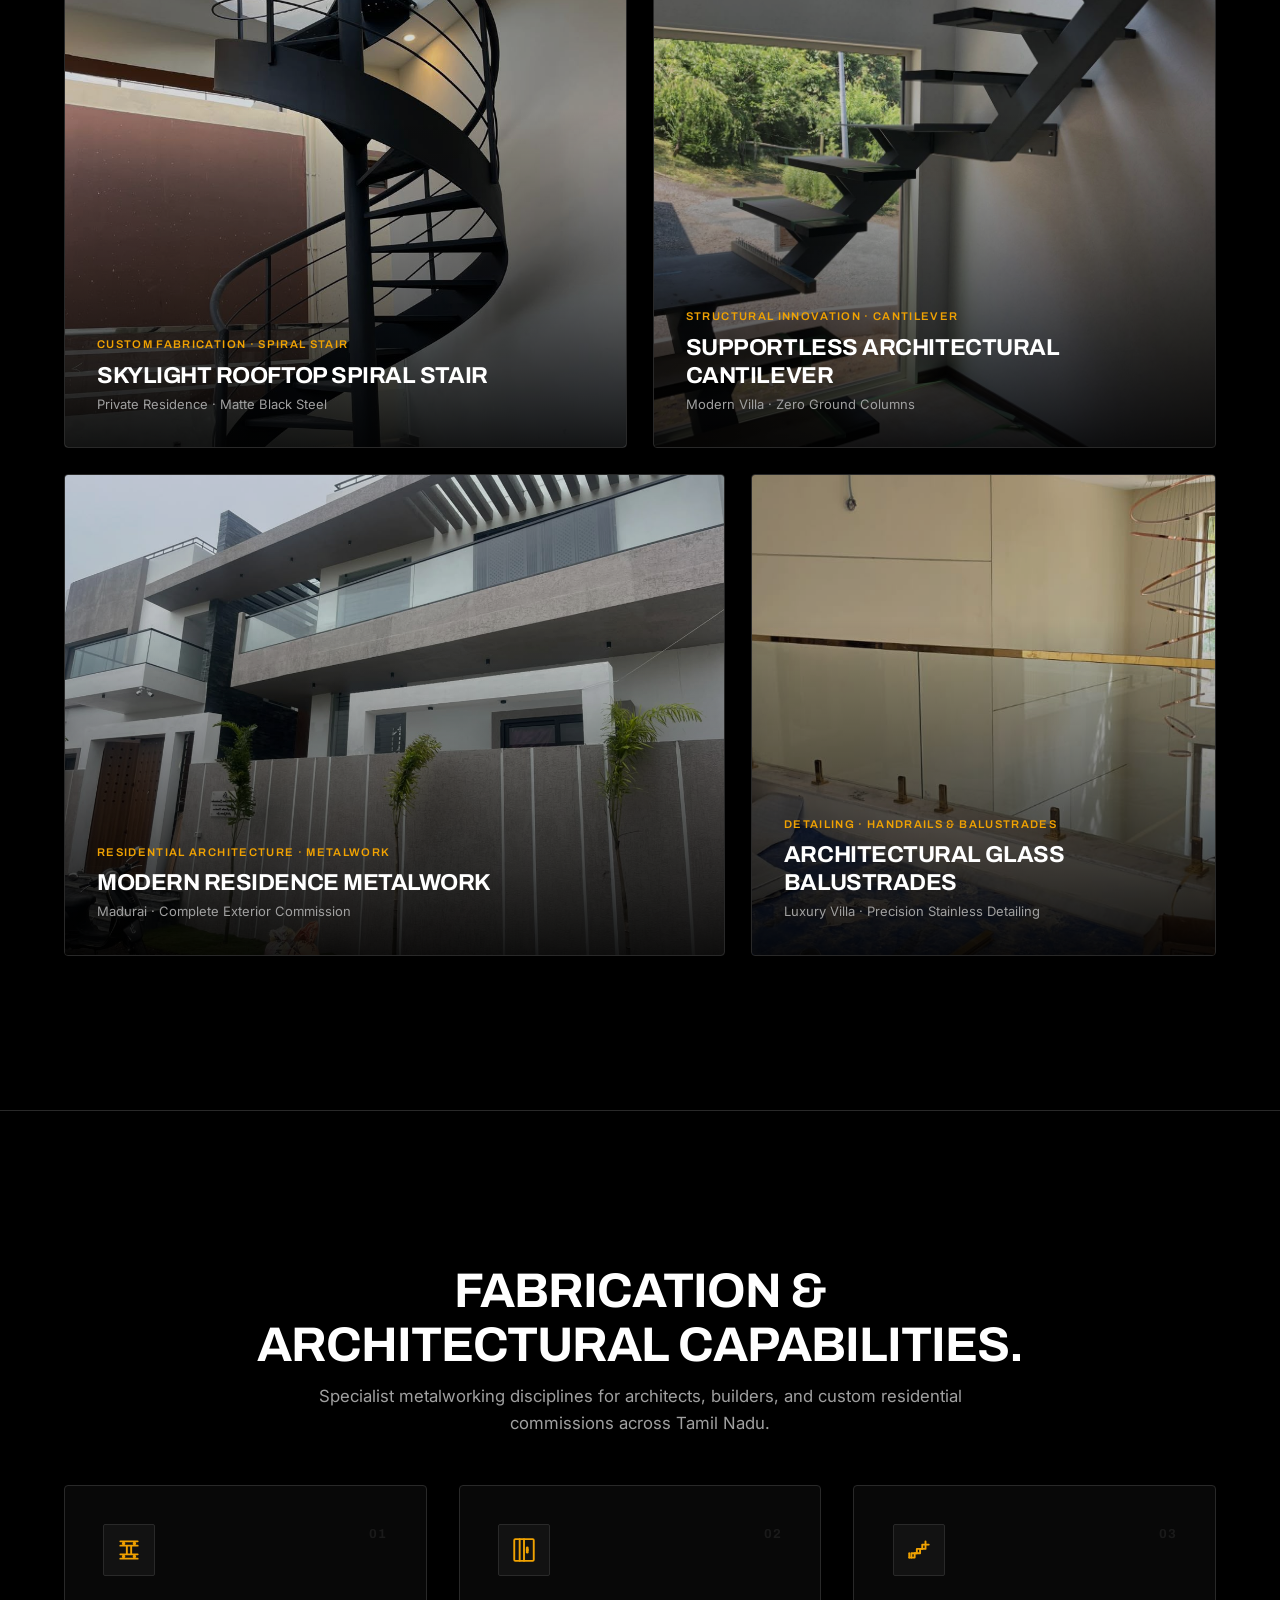
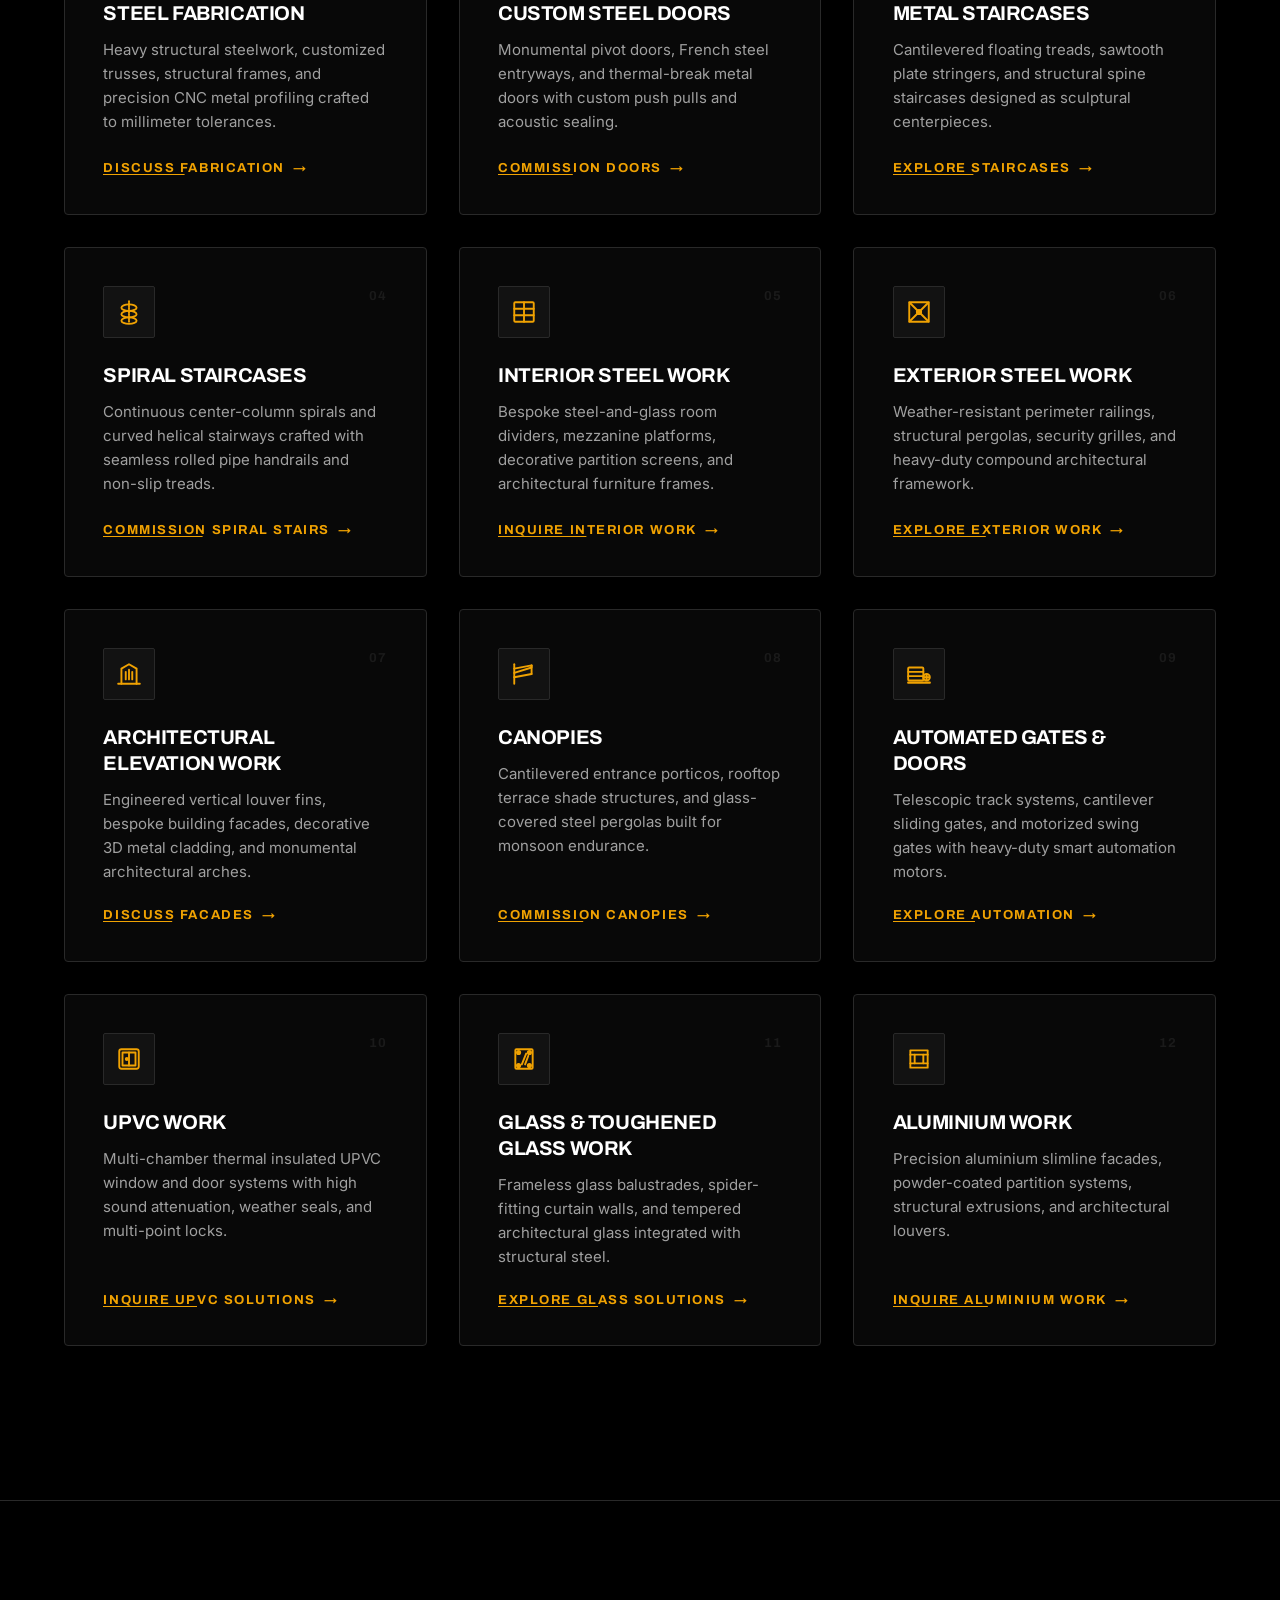
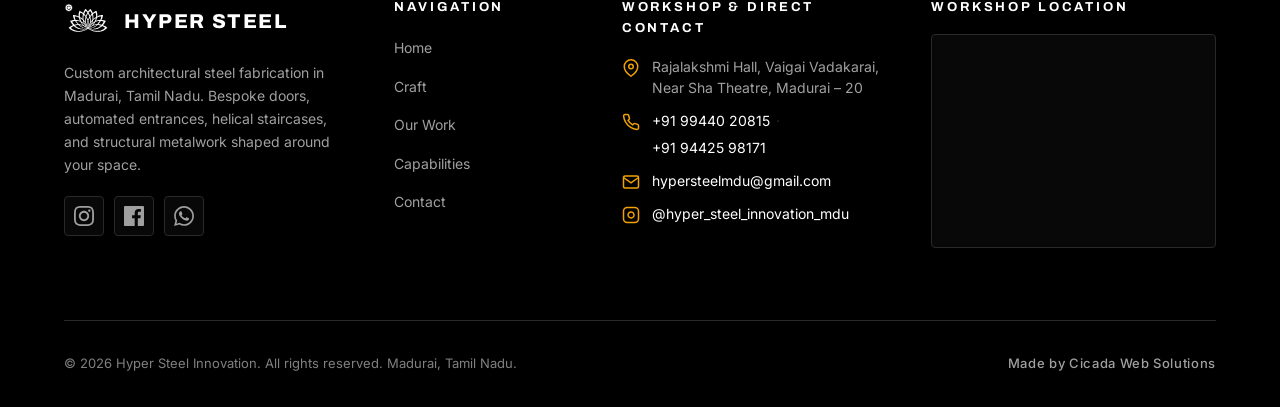
==== commit 3371bfef: "Updated Codebase" ====
--- a/index.html
+++ b/index.html
@@ -1,1501 +1,2066 @@
-<!DOCTYPE html>
+<!doctype html>
 <html lang="en">
-<head>
-  <meta charset="UTF-8">
-  <meta name="viewport" content="width=device-width, initial-scale=1.0">
-  <meta name="description" content="Hyper Steel — Premium architectural steel in Madurai, Tamil Nadu. Bespoke doors, automated gates, floating staircases, helical stairs, canopies, and architectural metalwork.">
-  <meta name="theme-color" content="#0D0D0E">
-
-  <!-- Open Graph / Meta -->
-  <meta property="og:type" content="website">
-  <meta property="og:title" content="Hyper Steel — The Art of Architectural Steel">
-  <meta property="og:description" content="From bold entrances to defining details, we make steel part of the architecture. Bespoke architectural steel in Madurai, Tamil Nadu.">
-  <meta property="og:image" content="assets/stylish_gate.jpeg">
-
-  <title>Hyper Steel — The Art of Architectural Steel · Madurai</title>
-
-  <!-- Google Fonts: Archivo (Headings) & Inter (Body/UI) -->
-  <link rel="preconnect" href="https://fonts.googleapis.com">
-  <link rel="preconnect" href="https://fonts.gstatic.com" crossorigin>
-  <link href="https://fonts.googleapis.com/css2?family=Archivo:ital,wght@0,400;0,500;0,600;0,700;0,800;1,600&family=Inter:wght@300;400;500;600;700&display=swap" rel="stylesheet">
-
-  <!-- Core Design Tokens & Stylesheets -->
-  <link rel="stylesheet" href="css/tokens.css">
-  <link rel="stylesheet" href="css/base.css">
-  <link rel="stylesheet" href="css/components.css">
-  <link rel="stylesheet" href="css/sections.css">
-
-  <style>
-    /* Lightbox Modal Enhancements */
-    .project-lightbox {
-      position: fixed;
-      inset: 0;
-      z-index: var(--z-modal);
-      display: flex;
-      align-items: center;
-      justify-content: center;
-      opacity: 0;
-      pointer-events: none;
-      transition: opacity var(--duration-normal) ease;
-    }
-    .project-lightbox.is-active {
-      opacity: 1;
-      pointer-events: auto;
-    }
-    .lightbox__backdrop {
-      position: absolute;
-      inset: 0;
-      background-color: rgba(0, 0, 0, 0.88);
-      backdrop-filter: blur(8px);
-      -webkit-backdrop-filter: blur(8px);
-    }
-    .lightbox__box {
-      position: relative;
-      z-index: 2;
-      max-width: 900px;
-      width: 92%;
-      max-height: 90vh;
-      background: var(--color-dark-surface);
-      border: 1px solid var(--color-dark-border);
-      border-radius: var(--radius-sm);
-      overflow: hidden;
-      display: flex;
-      flex-direction: column;
-      box-shadow: 0 25px 60px rgba(0,0,0,0.5);
-    }
-    .lightbox__media-wrap {
-      width: 100%;
-      height: clamp(300px, 55vh, 520px);
-      background-color: #000;
-      position: relative;
-    }
-    .lightbox__image {
-      width: 100%;
-      height: 100%;
-      object-fit: contain;
-    }
-    .lightbox__info {
-      padding: 1.5rem;
-      background: #161619;
-      color: #FFFFFF;
-    }
-    .lightbox__title {
-      color: #FFFFFF !important;
-    }
-    .lightbox__desc {
-      color: rgba(255, 255, 255, 0.8) !important;
-    }
-    .lightbox__close {
-      position: absolute;
-      top: 1rem;
-      right: 1rem;
-      width: 40px;
-      height: 40px;
-      background: rgba(0,0,0,0.6);
-      border: 1px solid rgba(255,255,255,0.2);
-      border-radius: var(--radius-sm);
-      color: #fff;
-      display: flex;
-      align-items: center;
-      justify-content: center;
-      cursor: pointer;
-      z-index: 10;
-      transition: background var(--duration-fast) ease;
-    }
-    .lightbox__close:hover {
-      background: var(--color-apricot);
-      color: #000;
-    }
-  </style>
-</head>
-<body>
-  <!-- Embedded Authoritative Logo Symbol -->
-  <svg style="display: none;" xmlns="http://www.w3.org/2000/svg">
-    <symbol id="hyper-steel-logo" viewBox="0 0 1800 1800">
-      <g transform="translate(0.000000,1800.000000) scale(0.100000,-0.100000)"
-fill="currentColor" stroke="none">
-<path d="M7873 14307 c-11 -12 -35 -44 -54 -71 -19 -27 -47 -67 -63 -90 -142
--200 -314 -476 -442 -713 -138 -254 -244 -485 -349 -763 -7 -19 -20 -53 -28
--75 -8 -22 -18 -48 -21 -57 -3 -10 -9 -18 -14 -18 -8 0 -81 54 -221 163 -54
-43 -172 128 -271 196 -30 21 -84 58 -120 82 -158 109 -457 281 -660 381 -344
-168 -361 174 -392 120 -26 -47 -121 -314 -175 -497 -56 -187 -63 -212 -63
--232 0 -11 -6 -39 -14 -64 -8 -24 -21 -89 -31 -144 -9 -55 -23 -128 -31 -162
--8 -34 -14 -79 -14 -100 0 -21 -5 -56 -10 -78 -5 -22 -17 -153 -26 -291 -14
--228 -14 -279 0 -536 8 -156 18 -292 22 -301 4 -11 0 -19 -10 -23 -15 -6 -53
-7 -171 61 -98 44 -318 134 -350 142 -11 3 -47 16 -81 29 -54 21 -305 103 -424
-138 -52 16 -154 42 -347 90 -166 41 -494 95 -741 121 -152 16 -388 20 -396 7
--6 -10 19 -255 34 -337 6 -33 18 -95 26 -137 28 -154 47 -244 59 -288 7 -25
-21 -79 30 -120 10 -41 30 -113 45 -160 15 -47 37 -114 48 -150 28 -88 84 -243
-112 -310 68 -169 85 -207 97 -225 7 -11 13 -26 13 -35 0 -8 41 -96 90 -194 50
--99 90 -187 90 -197 0 -18 -43 -29 -120 -29 -150 0 -683 -82 -880 -135 -30 -8
--95 -24 -145 -36 -49 -12 -124 -32 -165 -45 -41 -14 -97 -32 -125 -40 -116
--37 -425 -166 -425 -177 0 -6 230 -459 265 -522 93 -171 288 -475 399 -625
-140 -189 343 -431 484 -580 75 -79 86 -105 50 -115 -145 -40 -589 -249 -830
--390 -32 -19 -61 -35 -63 -35 -2 0 -24 -13 -48 -30 -25 -16 -48 -30 -52 -30
--7 0 -256 -166 -341 -228 -241 -175 -534 -435 -534 -474 0 -24 338 -365 491
--495 540 -459 1182 -808 1854 -1008 33 -10 78 -23 100 -30 96 -31 343 -90 493
--119 194 -37 243 -46 357 -60 346 -44 445 -50 860 -50 416 0 477 3 870 49 124
-15 178 23 380 60 168 30 425 88 540 120 28 8 77 22 110 30 182 49 475 142 615
-195 102 39 135 51 160 59 14 5 51 20 84 35 32 14 62 26 67 26 5 0 44 16 86 36
-80 38 169 78 258 117 59 25 355 175 405 205 19 11 56 32 82 46 55 30 235 144
-328 208 169 116 210 146 276 200 39 32 74 58 78 58 8 0 78 -52 105 -78 84 -81
-396 -288 604 -401 31 -17 82 -45 112 -61 310 -171 709 -343 1116 -480 64 -22
-127 -43 140 -49 13 -5 53 -17 89 -26 36 -9 81 -23 100 -30 103 -38 497 -135
-730 -179 408 -78 783 -119 1215 -132 325 -10 856 24 1130 71 44 8 123 21 175
-30 52 9 123 23 157 31 35 8 93 21 130 30 173 40 387 104 598 179 55 20 111 40
-125 45 66 21 351 150 493 221 316 159 609 349 917 595 194 154 570 527 570
-565 0 23 -11 34 -225 224 -156 139 -582 438 -770 540 -22 12 -60 33 -85 47
--137 76 -174 96 -270 144 -154 76 -327 153 -508 225 -13 5 -22 16 -20 24 2 7
-62 78 134 157 160 174 261 295 380 453 81 108 274 389 274 400 0 2 12 21 26
-42 14 21 30 47 35 58 11 22 22 41 62 102 15 24 27 45 27 47 0 3 13 27 29 54
-79 134 261 490 261 511 0 11 -60 42 -120 61 -14 5 -63 23 -110 40 -154 57
--431 140 -570 170 -19 4 -55 12 -80 18 -43 11 -92 21 -275 56 -180 34 -404 63
--637 82 -64 5 -78 9 -78 23 0 9 27 72 61 140 75 153 199 440 199 461 0 9 5 21
-10 26 12 12 101 264 154 434 74 242 114 423 181 820 21 130 30 286 15 295 -14
-9 -294 -10 -465 -31 -137 -16 -249 -36 -490 -84 -33 -7 -78 -16 -100 -20 -260
--51 -913 -260 -1170 -375 -195 -88 -237 -105 -256 -105 -11 0 -19 6 -19 13 0
-6 7 111 15 232 18 277 18 428 0 681 -16 226 -30 327 -81 569 -8 39 -14 77 -14
-86 0 9 -6 39 -14 65 -8 27 -22 78 -31 114 -63 238 -119 408 -212 643 -25 63
--32 69 -70 62 -48 -9 -217 -88 -484 -228 -35 -18 -131 -73 -213 -122 -81 -50
--166 -100 -188 -113 -96 -56 -387 -260 -550 -385 -66 -50 -127 -96 -134 -102
--20 -14 -32 2 -61 86 -14 41 -36 98 -49 127 -13 29 -24 56 -24 59 0 7 -6 21
--85 188 -93 196 -161 327 -239 459 -25 43 -46 80 -46 82 0 3 -19 35 -43 72
--24 37 -61 96 -83 130 -21 35 -44 71 -49 80 -6 10 -28 44 -50 77 -22 33 -44
-68 -50 77 -5 9 -28 42 -50 73 -22 32 -47 67 -55 79 -74 106 -133 187 -140 191
--29 18 -535 -475 -721 -705 -20 -25 -59 -72 -86 -105 -62 -76 -187 -243 -237
--317 -21 -31 -44 -59 -52 -62 -8 -3 -36 26 -71 75 -111 152 -247 325 -361 459
--131 154 -517 542 -608 612 l-61 47 -20 -22z m204 -935 c123 -99 322 -289 438
--422 116 -132 204 -243 205 -257 0 -7 -13 -34 -29 -61 -71 -121 -131 -232
--207 -382 -64 -129 -154 -318 -154 -326 0 -2 -13 -32 -28 -66 -16 -35 -36 -81
--44 -103 -9 -22 -30 -74 -46 -115 -17 -41 -40 -102 -51 -135 -11 -33 -31 -87
--44 -121 -13 -33 -27 -77 -31 -97 -12 -63 -18 -58 -146 118 -45 61 -86 117
--93 125 -7 8 -50 62 -96 120 -107 133 -234 279 -345 397 -47 51 -86 96 -86
-100 0 5 9 33 20 63 12 30 31 84 44 120 45 127 204 451 304 620 71 119 200 319
-212 330 4 3 21 28 40 55 35 54 57 75 76 75 7 0 34 -17 61 -38z m1949 -29 c87
--124 194 -282 194 -287 0 -3 14 -26 31 -51 29 -43 179 -304 179 -311 0 -2 20
--48 46 -101 77 -168 95 -208 133 -308 52 -138 54 -123 -41 -222 -46 -49 -102
--108 -123 -132 -22 -24 -50 -54 -62 -67 -13 -14 -49 -57 -80 -97 -32 -40 -64
--78 -72 -86 -25 -27 -252 -332 -273 -367 -20 -34 -55 -46 -62 -21 -10 36 -48
-149 -66 197 -12 30 -26 69 -31 85 -5 17 -20 54 -34 83 -14 28 -25 56 -25 61 0
-5 -6 22 -14 38 -8 15 -30 64 -50 108 -107 245 -233 498 -325 653 -17 29 -31
-55 -31 57 0 3 -13 27 -30 53 -16 27 -30 57 -30 66 0 35 152 217 330 396 161
-162 347 320 375 320 8 0 35 -30 61 -67z m-4270 -717 c117 -46 236 -98 354
--155 42 -20 183 -97 225 -123 17 -10 37 -21 45 -25 38 -18 310 -207 353 -245
-l48 -43 -21 -85 c-47 -189 -56 -238 -94 -485 -50 -328 -51 -337 -50 -845 1
--374 5 -507 16 -582 8 -53 12 -102 8 -108 -6 -10 -81 36 -105 64 -26 31 -360
-274 -537 391 -220 145 -268 175 -449 280 l-125 73 -18 169 c-35 321 -7 850 60
-1143 9 36 22 94 30 130 27 118 89 325 124 414 5 12 11 29 14 39 8 24 50 22
-122 -7z m6598 -23 c9 -27 26 -77 37 -113 12 -36 27 -81 34 -100 15 -41 37
--126 60 -230 10 -41 23 -100 30 -130 63 -263 91 -773 60 -1100 -9 -102 -21
--190 -27 -197 -8 -10 -55 -39 -143 -87 -18 -10 -58 -35 -120 -73 -11 -7 -57
--35 -103 -63 -76 -47 -171 -110 -367 -245 -91 -62 -348 -258 -392 -298 -19
--18 -41 -36 -49 -40 -21 -12 -37 2 -29 27 13 45 34 440 35 640 0 338 -16 549
--66 881 -38 249 -60 365 -91 489 -24 95 -34 83 207 247 74 51 151 101 170 112
-113 64 217 119 305 161 55 26 112 54 127 62 14 8 31 14 37 14 6 0 39 13 74 29
-121 56 132 60 163 60 29 1 33 -3 48 -46z m-3338 -370 c17 -27 34 -55 37 -63 4
--8 22 -42 41 -75 18 -33 57 -105 86 -160 29 -55 66 -125 82 -155 63 -114 126
--243 164 -333 14 -34 35 -80 45 -102 19 -42 24 -56 82 -220 60 -174 89 -275
-83 -292 -4 -9 -35 -64 -70 -122 -64 -107 -91 -155 -164 -293 -52 -95 -202
--396 -202 -403 0 -2 -16 -39 -36 -81 -44 -95 -139 -329 -148 -366 -12 -50 -35
--32 -61 47 -10 28 -32 83 -51 123 -19 40 -34 77 -34 83 0 5 -36 85 -81 177
--45 92 -88 181 -95 197 -33 68 -169 316 -221 400 -123 202 -153 254 -153 266
-1 8 8 32 16 54 9 22 19 54 24 70 11 38 71 204 98 270 58 144 99 238 134 315
-47 101 189 383 219 437 12 21 32 58 45 82 58 108 110 191 119 191 6 0 24 -21
-41 -47z m1825 -578 c44 -192 70 -342 113 -660 55 -399 54 -979 -1 -1350 l-16
--110 -116 -120 c-152 -158 -363 -403 -480 -560 -98 -132 -103 -137 -113 -127
--7 7 -6 68 1 180 24 378 2 875 -55 1242 -14 91 -22 135 -60 350 -9 52 -25 128
--35 169 -26 102 -24 113 18 173 83 119 250 338 317 416 39 46 91 107 115 135
-102 122 275 298 290 295 8 -2 18 -17 22 -33z m-3585 -57 c44 -46 102 -108 129
--138 28 -31 66 -74 86 -96 108 -120 318 -383 413 -516 l49 -69 -13 -57 c-7
--31 -18 -77 -25 -102 -7 -25 -20 -85 -28 -135 -95 -544 -107 -688 -107 -1293
-0 -261 -4 -472 -8 -470 -5 2 -53 62 -107 133 -54 72 -101 132 -105 135 -3 3
--23 28 -45 55 -74 94 -239 280 -345 390 l-107 110 -16 120 c-52 379 -52 873
--1 1285 28 233 69 488 90 567 8 28 14 59 14 70 0 34 21 93 33 93 7 0 49 -37
-93 -82z m-3812 -643 c258 -27 453 -58 581 -91 33 -9 87 -22 120 -30 70 -18
-335 -103 415 -134 30 -12 67 -25 81 -29 14 -5 50 -20 80 -34 30 -14 95 -42
-144 -62 143 -59 127 -36 181 -262 9 -38 22 -86 29 -108 7 -22 21 -69 31 -105
-36 -134 170 -526 209 -615 12 -26 36 -85 124 -302 30 -74 28 -86 -11 -78 -17
-4 -63 20 -102 35 -39 15 -98 35 -131 45 -33 10 -78 23 -100 30 -53 16 -137 40
--205 58 -143 37 -181 46 -255 62 -44 9 -109 22 -145 30 -180 39 -617 92 -883
-108 l-39 2 -50 120 c-81 195 -90 216 -125 315 -40 111 -121 369 -133 420 -4
-19 -13 58 -20 85 -56 232 -107 513 -97 539 8 21 109 21 301 1z m11382 0 c4 -8
-1 -45 -6 -83 -40 -233 -53 -297 -86 -442 -16 -70 -25 -102 -78 -280 -50 -163
--148 -435 -191 -525 -15 -32 -35 -78 -46 -102 -10 -24 -24 -45 -31 -47 -7 -2
--94 -11 -193 -20 -285 -27 -518 -58 -680 -92 -119 -25 -208 -44 -265 -59 -30
--8 -84 -21 -120 -30 -36 -9 -108 -29 -160 -45 -52 -16 -124 -38 -160 -49 -36
--11 -110 -36 -165 -55 -93 -34 -135 -43 -135 -31 0 3 4 13 9 23 24 45 145 344
-176 437 13 39 34 95 45 125 12 30 25 69 30 85 8 30 22 71 46 135 14 40 34 105
-59 200 9 36 21 74 25 86 4 11 18 61 30 110 54 223 49 212 110 241 65 30 284
-121 320 133 14 4 51 19 84 34 32 14 65 26 72 26 7 0 28 6 46 14 49 21 213 71
-293 90 39 9 88 22 110 28 123 33 363 73 535 88 69 6 134 13 145 14 11 2 55 4
-98 5 61 1 79 -2 83 -14z m-6559 -685 c28 -50 133 -251 188 -360 28 -55 143
--294 178 -370 13 -30 39 -85 56 -123 17 -37 31 -71 31 -76 0 -5 13 -39 29 -77
-71 -173 77 -201 56 -282 -9 -37 -21 -85 -26 -107 -5 -22 -18 -71 -29 -110 -18
--65 -38 -154 -75 -345 -16 -87 -39 -259 -57 -445 -8 -77 -13 -255 -12 -438 0
--341 -2 -353 -51 -227 -10 25 -26 63 -36 85 -22 49 -72 163 -102 230 -49 113
--263 527 -300 579 -33 47 -50 293 -51 771 -1 563 24 881 100 1250 8 39 14 80
-14 92 0 12 3 29 6 38 6 15 9 14 29 -7 13 -12 36 -48 52 -78z m1520 9 c7 -30
-19 -101 28 -159 9 -58 22 -141 30 -185 56 -329 88 -938 66 -1255 -7 -91 -16
--226 -21 -301 -9 -146 -12 -155 -85 -284 -82 -145 -298 -588 -360 -740 -44
--109 -49 -118 -61 -122 -5 -2 -9 124 -9 314 0 190 -5 362 -13 428 -27 244 -44
-373 -57 440 -8 39 -21 108 -30 155 -17 88 -65 297 -90 385 -27 101 -27 111 -1
-188 37 106 116 300 127 312 5 5 9 15 9 23 0 20 216 465 301 618 15 28 46 86
-69 130 23 43 46 87 52 97 16 30 32 14 45 -44z m-4222 -43 c11 -7 43 -25 70
--41 28 -15 92 -52 143 -83 51 -32 101 -62 110 -67 56 -33 279 -182 342 -227
-69 -50 264 -201 275 -213 6 -6 39 -36 75 -66 36 -29 83 -71 105 -91 22 -21 43
--38 46 -38 6 0 20 -50 56 -200 8 -36 21 -87 28 -115 8 -27 21 -79 30 -115 9
--36 22 -85 30 -110 7 -25 21 -74 30 -110 10 -36 29 -96 42 -135 14 -38 28 -83
-33 -100 17 -61 63 -190 120 -338 12 -32 20 -61 17 -64 -3 -2 -83 53 -179 124
--175 131 -267 195 -393 275 -38 25 -90 58 -115 74 -59 38 -82 52 -100 61 -8 4
--33 19 -55 34 -35 23 -85 51 -210 119 -30 16 -52 52 -109 180 -15 36 -39 90
--53 120 -49 107 -61 135 -76 175 -8 22 -29 74 -45 115 -34 83 -66 171 -119
-330 -19 58 -41 121 -48 140 -7 19 -21 64 -30 100 -17 63 -27 97 -60 207 -22
-70 -7 92 40 59z m6904 -11 c2 -10 -5 -46 -14 -79 -28 -97 -41 -147 -60 -216
--35 -129 -160 -495 -199 -584 -14 -32 -26 -63 -26 -68 0 -12 -85 -216 -133
--319 -19 -41 -41 -90 -49 -109 -12 -29 -30 -43 -99 -79 -240 -124 -549 -322
--807 -516 -217 -163 -211 -159 -218 -152 -3 3 6 36 21 74 46 119 52 136 83
-223 45 125 133 403 167 530 9 36 23 85 30 110 13 46 33 125 60 228 8 31 17 73
-20 93 5 32 21 50 128 141 140 119 288 238 373 298 82 58 434 292 462 307 13 7
-61 35 107 63 45 27 87 50 93 50 5 0 15 7 22 15 16 19 34 14 39 -10z m-8274
--1205 c88 -4 189 -13 225 -19 36 -5 112 -17 170 -26 135 -21 240 -41 315 -61
-33 -9 87 -22 120 -31 224 -57 508 -155 645 -221 52 -26 57 -32 137 -167 45
--77 86 -149 92 -160 14 -30 231 -358 303 -458 96 -135 351 -474 407 -544 51
--63 61 -83 39 -83 -6 0 -57 15 -112 34 -116 40 -192 61 -396 111 -212 52 -255
-62 -355 80 -49 9 -124 22 -165 30 -153 30 -256 45 -300 45 -25 0 -85 7 -135
-15 -49 8 -117 15 -149 15 -59 0 -60 1 -110 53 -171 178 -365 395 -553 617
--198 233 -543 719 -543 764 0 22 18 26 115 20 50 -3 162 -9 250 -14z m9931 -4
-c6 -15 -46 -95 -242 -371 -157 -223 -386 -516 -518 -665 -12 -14 -78 -90 -146
--170 -196 -228 -199 -230 -251 -230 -43 0 -192 -16 -419 -46 -109 -14 -170
--25 -335 -60 -38 -8 -79 -14 -89 -14 -11 0 -42 -6 -70 -14 -50 -14 -122 -33
--241 -62 -33 -8 -82 -22 -110 -29 -27 -8 -77 -22 -110 -31 -33 -9 -94 -28
--135 -41 -98 -32 -130 -38 -130 -24 0 6 39 60 88 120 102 128 227 295 342 457
-73 104 106 152 115 166 5 9 32 50 60 90 27 40 57 87 66 104 9 16 28 46 42 67
-13 20 64 103 113 184 86 144 116 182 141 183 7 0 29 7 50 16 105 45 123 52
-258 102 111 40 356 117 440 136 39 10 95 23 125 31 97 26 258 54 490 86 85 12
-266 24 393 27 50 2 69 -2 73 -12z m-10779 -62 c167 -243 368 -514 487 -653
-154 -183 298 -343 485 -539 80 -85 147 -158 149 -163 5 -13 -32 -18 -168 -22
--200 -7 -509 -38 -705 -72 -260 -46 -360 -65 -455 -90 -30 -7 -86 -21 -123
--31 l-68 -17 -26 24 c-26 25 -87 101 -196 247 -161 216 -187 252 -187 258 0 3
--13 23 -29 43 -16 20 -37 52 -47 71 -11 19 -29 49 -40 65 -73 102 -334 591
--334 625 0 21 47 42 232 106 120 40 364 110 428 121 14 2 54 10 90 18 143 29
-359 61 427 64 40 1 43 -1 80 -55z m11465 45 c126 -18 260 -41 328 -54 36 -8
-76 -16 90 -18 48 -9 297 -76 341 -92 24 -9 58 -20 74 -25 80 -22 227 -79 242
--94 13 -12 14 -11 -57 -156 -79 -161 -210 -394 -300 -534 -8 -13 -33 -52 -55
--86 -49 -76 -284 -392 -357 -479 -71 -85 -75 -88 -140 -72 -240 56 -287 67
--403 86 -55 9 -131 23 -170 30 -147 28 -588 75 -705 75 -95 0 -150 9 -150 25
-0 12 40 57 179 200 87 91 253 279 355 405 39 47 73 87 76 90 3 3 19 23 35 45
-17 22 33 42 36 45 17 14 249 335 339 468 116 172 99 162 242 141z m-7584 -61
-c7 -9 46 -56 88 -105 42 -48 100 -119 129 -158 30 -38 82 -107 117 -152 35
--44 95 -125 133 -178 39 -53 89 -123 113 -155 28 -38 42 -68 42 -89 0 -35 24
--163 45 -236 8 -27 22 -77 31 -110 36 -136 69 -247 101 -340 58 -169 75 -243
-52 -229 -8 4 -20 16 -27 25 -47 66 -253 299 -379 429 -45 47 -87 99 -94 115
--6 17 -24 64 -39 105 -16 41 -38 100 -50 130 -12 30 -25 69 -30 85 -5 17 -18
-55 -30 85 -12 30 -32 87 -45 125 -13 39 -35 102 -48 140 -25 72 -76 232 -102
-320 -8 28 -28 91 -44 140 -16 50 -26 94 -24 98 5 9 39 -17 61 -45z m3596 10
-c-6 -34 -27 -105 -49 -168 -7 -19 -20 -60 -28 -90 -54 -183 -222 -660 -309
--872 l-43 -106 -140 -144 c-77 -79 -169 -179 -205 -222 -124 -150 -175 -197
--141 -128 4 9 14 33 20 52 7 19 22 62 33 95 11 33 26 76 33 95 12 32 25 78 61
-215 7 28 19 75 27 105 27 102 47 198 47 226 0 65 31 157 75 224 45 69 221 305
-292 391 21 25 56 68 78 95 94 116 230 264 242 264 9 0 11 -10 7 -32z m-1821
--431 c8 -23 22 -78 32 -122 9 -44 23 -105 30 -135 26 -103 43 -195 60 -315 8
--66 20 -149 26 -185 37 -231 39 -789 4 -1005 -38 -239 -57 -350 -60 -356 -2
--3 -11 -37 -19 -75 -8 -38 -22 -100 -31 -139 -9 -38 -20 -101 -26 -139 -5 -39
--13 -74 -18 -79 -14 -14 -30 23 -40 95 -11 71 -34 178 -49 223 -9 29 -24 95
--56 255 -70 347 -92 729 -62 1065 10 105 24 228 32 275 52 306 72 413 89 465
-6 22 20 76 30 120 9 44 19 86 21 93 6 21 21 5 37 -41z m-2701 -155 c15 -9 67
--41 115 -71 48 -30 104 -66 123 -80 19 -14 43 -30 52 -36 84 -50 376 -268 567
--424 206 -169 195 -158 230 -226 80 -157 267 -462 376 -613 33 -46 67 -94 75
--106 8 -12 46 -64 84 -115 38 -50 66 -94 63 -97 -7 -7 -64 25 -157 86 -41 28
--82 53 -90 57 -8 4 -44 25 -80 47 -36 22 -148 82 -249 133 -102 52 -191 99
--199 105 -40 34 -427 540 -564 738 -82 120 -198 295 -262 397 -27 43 -69 108
--93 144 -24 36 -43 69 -43 73 0 11 24 5 52 -12z m5381 -105 c-58 -96 -121
--195 -182 -285 -20 -29 -43 -64 -51 -77 -8 -13 -39 -59 -69 -102 -30 -43 -69
--99 -85 -124 -17 -25 -65 -91 -106 -148 -69 -93 -119 -159 -315 -409 l-70 -89
--195 -98 c-107 -55 -228 -118 -268 -142 -40 -24 -74 -43 -77 -43 -2 0 -23 -13
--47 -29 -140 -92 -191 -122 -204 -119 -17 3 -19 0 115 185 129 176 268 391
-353 543 68 122 123 217 137 234 28 33 324 267 502 396 180 131 373 267 454
-320 63 42 150 88 157 84 4 -3 -18 -46 -49 -97z m-3395 -797 c54 -98 192 -380
-192 -393 0 -7 4 -17 9 -23 5 -5 25 -47 44 -94 19 -47 56 -135 81 -196 25 -62
-46 -118 46 -125 0 -7 6 -31 14 -54 28 -84 48 -187 38 -197 -7 -7 -14 -2 -23
-16 -8 14 -53 90 -101 168 -47 79 -104 179 -126 223 -37 75 -176 467 -192 545
--5 19 -17 71 -29 115 -11 44 -21 91 -21 105 0 24 1 23 22 -10 12 -19 33 -55
-46 -80z m1455 -26 c-14 -54 -28 -115 -32 -134 -4 -19 -13 -51 -19 -70 -6 -19
--25 -80 -42 -135 -37 -118 -91 -258 -130 -335 -23 -46 -125 -206 -211 -332
--11 -15 -19 -31 -19 -36 0 -5 -7 -15 -15 -22 -13 -11 -15 -8 -15 19 0 18 6 53
-14 79 7 26 21 74 30 107 19 68 26 86 91 245 105 253 245 545 341 707 32 54 35
-15 7 -93z m-4820 -277 c267 -239 518 -438 732 -578 147 -96 214 -139 220 -139
-3 0 24 -12 48 -27 50 -33 114 -68 222 -123 44 -23 87 -45 95 -49 8 -5 35 -18
-60 -29 25 -11 70 -31 100 -45 88 -40 231 -99 275 -113 22 -7 65 -22 95 -34 30
--12 87 -30 125 -41 39 -11 88 -25 110 -33 70 -23 148 -44 225 -62 41 -9 95
--22 120 -29 83 -23 268 -60 450 -89 156 -25 383 -45 585 -51 105 -4 200 -9
-213 -12 37 -9 8 -30 -51 -38 -50 -6 -158 -23 -282 -46 -33 -6 -94 -15 -135
--19 -41 -5 -106 -13 -145 -19 -649 -92 -1190 -90 -1820 5 -156 24 -441 84
--565 120 -30 9 -75 22 -100 29 -105 29 -167 48 -190 57 -14 6 -38 14 -55 19
--34 9 -109 35 -140 48 -11 5 -58 23 -105 41 -47 18 -113 45 -148 61 -34 16
--64 29 -67 29 -14 0 -255 117 -375 183 -30 16 -68 37 -85 46 -133 70 -374 228
--540 352 -109 82 -374 301 -453 375 -42 39 -17 54 158 94 58 13 251 60 310 75
-70 18 300 57 510 86 83 11 368 35 463 38 46 1 50 -1 140 -82z m8507 63 c367
--27 781 -100 1110 -195 25 -8 60 -17 78 -20 38 -8 50 -28 31 -51 -41 -49 -497
--424 -517 -424 -5 0 -15 -7 -22 -15 -10 -13 -256 -179 -350 -237 -62 -38 -303
--168 -380 -205 -164 -79 -339 -156 -390 -173 -14 -5 -50 -18 -80 -30 -80 -31
--335 -114 -410 -135 -36 -9 -83 -23 -105 -30 -182 -58 -641 -143 -975 -180
--282 -31 -989 -28 -1230 5 -41 6 -129 17 -195 26 -66 8 -156 22 -200 30 -44 8
--93 14 -108 14 -15 0 -56 7 -90 15 -34 8 -117 24 -185 36 -68 12 -119 26 -115
-30 4 4 73 10 153 14 435 17 720 46 985 101 160 33 223 47 270 60 28 7 93 25
-145 39 123 33 149 41 185 54 17 6 73 24 125 41 52 17 109 37 125 45 17 7 50
-21 75 30 25 10 57 23 72 31 14 8 31 14 37 14 6 0 68 27 138 60 148 70 138 65
-351 181 351 193 704 443 1051 747 l164 143 61 -6 c34 -3 122 -10 196 -15z
-m-7850 -16 c263 -34 518 -84 775 -150 242 -63 650 -194 722 -232 10 -6 41 -34
-69 -64 71 -76 291 -276 354 -323 15 -11 81 -61 146 -111 112 -85 207 -152 257
--182 12 -7 36 -21 52 -32 124 -78 334 -184 465 -234 52 -20 109 -43 125 -51
-17 -7 45 -17 63 -20 18 -4 30 -11 26 -16 -8 -13 -53 -11 -153 5 -47 8 -135 22
--196 31 -171 25 -313 52 -545 105 -309 70 -711 205 -988 331 -34 16 -65 29
--68 29 -21 0 -426 214 -509 269 -22 15 -47 30 -55 34 -60 29 -466 316 -531
-377 -9 8 -73 62 -142 120 -73 61 -126 113 -126 123 -1 17 6 18 72 12 39 -3
-124 -13 187 -21z m7096 15 c4 -7 -13 -29 -41 -53 -27 -22 -78 -67 -114 -99
--118 -105 -500 -388 -624 -463 -27 -16 -61 -37 -75 -46 -15 -10 -36 -22 -47
--28 -11 -6 -33 -19 -50 -29 -16 -11 -61 -36 -100 -57 -38 -20 -75 -41 -82 -46
--12 -9 -312 -158 -368 -182 -16 -7 -46 -20 -65 -28 -125 -56 -360 -144 -445
--167 -16 -5 -41 -13 -55 -18 -14 -6 -52 -18 -85 -27 -33 -10 -80 -23 -105 -31
--63 -18 -252 -63 -375 -89 -229 -47 -651 -95 -683 -77 -19 11 -11 15 93 47
-135 41 407 172 530 253 22 15 47 30 55 34 52 26 232 148 340 230 181 139 289
-232 473 407 43 41 88 78 100 82 12 3 47 16 77 28 70 27 417 142 490 162 115
-32 204 54 375 93 125 28 338 65 520 90 99 14 136 17 227 23 15 1 30 -3 34 -9z
-m-4741 -136 c40 -43 99 -109 131 -148 32 -38 63 -74 69 -80 43 -40 255 -314
-255 -330 0 -6 102 -175 146 -242 19 -28 34 -56 34 -61 0 -5 7 -15 15 -22 8 -7
-15 -16 15 -21 0 -11 -27 -12 -32 -1 -1 4 -34 31 -73 61 -38 30 -85 70 -103 89
--142 148 -542 751 -542 817 0 8 3 15 6 15 4 0 39 -35 79 -77z m2195 36 c0 -5
--48 -90 -107 -187 -187 -312 -416 -619 -524 -703 -30 -24 -65 -53 -79 -66 -14
--13 -30 -23 -37 -23 -7 0 -13 -5 -13 -12 0 -6 -2 -9 -5 -6 -7 6 9 35 60 113
-48 72 52 79 89 147 36 68 145 233 182 277 16 19 76 91 133 160 57 69 132 155
-167 191 34 36 73 77 86 92 24 27 48 36 48 17z m-7231 -416 c54 -49 112 -99
-128 -113 16 -14 56 -48 89 -75 32 -28 77 -64 99 -80 22 -16 42 -32 45 -35 38
--43 448 -322 580 -393 25 -14 61 -34 80 -45 58 -34 391 -198 450 -222 144 -58
-208 -83 243 -96 20 -8 54 -20 75 -28 40 -15 314 -101 347 -109 11 -3 56 -15
-100 -27 128 -36 186 -50 245 -60 30 -5 109 -20 175 -33 116 -24 222 -40 465
--71 261 -34 732 -45 1040 -26 223 15 556 56 685 85 33 7 95 20 138 29 42 9
-112 23 155 32 42 9 95 22 117 29 36 11 62 18 205 54 48 13 65 18 175 52 83 25
-155 35 155 21 0 -6 -12 -15 -27 -21 -16 -6 -48 -22 -73 -36 -135 -72 -572
--275 -595 -275 -3 0 -30 -11 -58 -24 -29 -13 -77 -34 -107 -46 -30 -11 -64
--25 -75 -29 -33 -14 -103 -41 -225 -86 -19 -8 -60 -21 -90 -30 -30 -10 -70
--24 -88 -31 -18 -8 -39 -14 -47 -14 -8 0 -29 -6 -47 -14 -18 -7 -55 -20 -83
--29 -123 -37 -255 -76 -315 -92 -36 -9 -85 -23 -110 -30 -25 -8 -76 -20 -115
--29 -38 -8 -126 -28 -195 -45 -69 -16 -168 -37 -220 -46 -52 -9 -129 -23 -170
--30 -139 -26 -438 -64 -604 -76 -521 -40 -1118 -10 -1536 77 -210 43 -326 70
--385 89 -22 7 -69 21 -105 31 -66 18 -256 79 -294 94 -12 5 -61 25 -111 44
--202 78 -541 238 -597 283 -7 6 -40 25 -73 43 -74 40 -269 168 -350 229 -213
-161 -535 457 -535 490 1 20 46 58 225 193 149 111 323 230 375 254 8 4 47 26
-85 50 63 38 376 194 389 194 2 0 44 19 92 41 84 40 150 67 167 68 4 1 51 -38
-106 -86z m12471 12 c166 -75 386 -183 430 -210 19 -12 67 -39 105 -60 39 -21
-127 -75 196 -121 112 -74 183 -126 366 -269 29 -22 52 -47 52 -56 1 -17 -206
--226 -329 -331 -145 -124 -365 -282 -535 -383 -126 -75 -453 -245 -470 -245
--3 0 -38 -15 -78 -34 -40 -18 -100 -43 -135 -55 -34 -11 -70 -25 -80 -31 -9
--5 -80 -30 -157 -55 -162 -52 -207 -65 -410 -118 -107 -28 -339 -71 -490 -91
--274 -36 -363 -41 -800 -41 -435 0 -476 2 -810 41 -210 24 -458 67 -690 119
--33 7 -96 21 -140 30 -44 10 -123 29 -175 43 -52 13 -106 27 -120 29 -14 3
--45 11 -70 18 -130 38 -258 77 -285 86 -16 6 -50 16 -75 23 -88 26 -206 65
--260 86 -30 12 -73 27 -95 34 -76 25 -399 154 -491 197 -23 10 -44 19 -47 19
--11 0 -365 171 -473 228 -13 7 -24 17 -24 23 0 16 43 10 135 -19 50 -16 122
--37 160 -46 92 -22 178 -44 240 -61 198 -52 496 -108 805 -149 397 -53 905
--53 1340 0 181 22 336 44 410 59 36 7 103 21 150 30 105 20 200 42 265 60 28
-8 79 21 115 31 68 17 313 95 440 139 236 82 584 245 822 384 131 77 231 140
-275 172 29 22 55 39 57 39 3 0 14 6 23 14 10 8 83 63 163 122 155 114 297 232
-445 369 63 58 76 57 245 -20z m-7790 -85 c11 -5 28 -14 38 -18 14 -7 67 -36
-197 -107 11 -6 39 -23 62 -38 24 -15 45 -27 49 -27 3 0 77 -47 163 -104 86
--56 175 -115 199 -130 23 -15 71 -54 107 -87 35 -33 79 -73 98 -87 19 -15 68
--54 108 -86 41 -33 76 -61 78 -63 2 -2 1 -6 -2 -9 -8 -8 -166 53 -188 72 -8 8
--20 14 -25 14 -43 0 -494 299 -614 406 -19 18 -60 51 -90 75 -30 24 -79 66
--108 93 -29 28 -58 53 -63 54 -5 2 -9 8 -9 14 0 6 -8 17 -17 24 -21 16 -11 18
-17 4z m2840 -19 c0 -9 -102 -103 -245 -227 -81 -71 -289 -225 -361 -269 -27
--16 -74 -45 -104 -64 -55 -34 -249 -133 -325 -166 -22 -9 -48 -21 -57 -26 -32
--17 -41 -9 -17 14 13 13 60 52 104 88 44 35 105 87 135 115 99 93 224 187 332
-249 21 12 195 117 258 156 71 44 254 138 268 139 6 0 12 -4 12 -9z"/>
-</g>
-    </symbol>
-  </svg>
-
-  <!-- Accessible Skip Link -->
-  <a href="#main-content" class="skip-link">Skip to main content</a>
-
-  <!-- ========================================================================
-       01 — HEADER & NAVIGATION
+  <head>
+    <meta charset="UTF-8" />
+    <meta name="viewport" content="width=device-width, initial-scale=1.0" />
+    <meta
+      name="description"
+      content="Hyper Steel Innovation — Premium architectural steel in Madurai, Tamil Nadu. Bespoke doors, automated gates, floating staircases, helical stairs, canopies, and architectural metalwork."
+    />
+    <meta name="theme-color" content="#000000" />
+
+    <!-- Open Graph / Meta -->
+    <meta property="og:type" content="website" />
+    <meta
+      property="og:title"
+      content="Hyper Steel — The Art of Architectural Steel · Madurai"
+    />
+    <meta
+      property="og:description"
+      content="From bold entrances to defining details, we make steel part of the architecture. Bespoke architectural steel fabrication in Madurai, Tamil Nadu."
+    />
+    <meta property="og:image" content="assets/stylish_gate.jpeg" />
+
+    <title>Hyper Steel — The Art of Architectural Steel · Madurai</title>
+    <link rel="icon" type="image/svg+xml" href="assets/logo_vector.svg" />
+
+    <!-- Google Fonts: Archivo (Headings) & Inter (Body/UI) -->
+    <link rel="preconnect" href="https://fonts.googleapis.com" />
+    <link rel="preconnect" href="https://fonts.gstatic.com" crossorigin />
+    <link
+      href="https://fonts.googleapis.com/css2?family=Archivo:ital,wght@0,400;0,500;0,600;0,700;0,800;1,600&family=Inter:wght@300;400;500;600;700&display=swap"
+      rel="stylesheet"
+    />
+
+    <!-- Core Design Tokens & Stylesheets (Dark Architectural Theme) -->
+    <link rel="stylesheet" href="css/tokens.css" />
+    <link rel="stylesheet" href="css/base.css" />
+    <link rel="stylesheet" href="css/components.css" />
+    <link rel="stylesheet" href="css/sections.css" />
+  </head>
+  <body>
+    <!-- ========================================================================
+       01 — HEADER & NAVBAR (5-ITEM NAVIGATION)
        ======================================================================== -->
-  <header class="site-header" role="banner">
-    <div class="container">
-      <div class="site-header__inner">
-        <!-- Logo Only in Navbar: Black Fill, Golden on Hover -->
-        <a href="#hero" class="brand-logo" aria-label="Hyper Steel">
-          <svg class="brand-logo__svg" viewBox="0 0 1800 1800" aria-hidden="true">
-            <use href="#hyper-steel-logo"></use>
-          </svg>
-        </a>
-
-        <!-- Desktop Navigation -->
-        <nav class="site-nav" role="navigation" aria-label="Primary Navigation">
-          <a href="#hero" class="site-nav__link is-active">Overview</a>
-          <a href="#gallery" class="site-nav__link">Categories</a>
-          <a href="#craft-videos" class="site-nav__link">Craft Film</a>
-          <a href="#projects" class="site-nav__link">Portfolio</a>
-          <a href="#capabilities" class="site-nav__link">Capabilities</a>
-        </nav>
-
-        <!-- Actions -->
-        <div class="header-actions">
-          <button type="button" class="btn btn--primary js-open-enquiry" data-service="General Project Consultation">
-            <span>Discuss a Project</span>
+    <header class="site-header" role="banner">
+      <div class="container">
+        <div class="site-header__inner">
+          <!-- Brand Mark: Vector SVG with Emblem and Innovation Brand Name -->
+          <a href="#hero" class="brand-logo" aria-label="Hyper Steel Innovation Home">
+            <img
+              src="assets/logo_v2.svg"
+              alt="Hyper Steel Innovation Logo"
+              class="brand-logo__img"
+              width="180"
+              height="54"
+            />
+          </a>
+
+          <!-- Desktop Navigation: Exactly 5 items with automatic active state -->
+          <nav
+            class="site-nav"
+            role="navigation"
+            aria-label="Primary Navigation"
+          >
+            <a href="#hero" class="site-nav__link is-active">Home</a>
+            <a href="#craft" class="site-nav__link">Craft</a>
+            <a href="#projects" class="site-nav__link">Our Work</a>
+            <a href="#capabilities" class="site-nav__link">Capabilities</a>
+            <a href="#contact" class="site-nav__link">Contact</a>
+          </nav>
+
+          <!-- Actions -->
+          <div class="header-actions">
+            <button
+              type="button"
+              class="btn btn--primary js-open-enquiry"
+              data-service="Architectural Consultation"
+            >
+              <span>Discuss a Project</span>
+              <span class="btn__icon" aria-hidden="true">↗</span>
+            </button>
+
+            <!-- Mobile Hamburger Toggle -->
+            <button
+              type="button"
+              class="mobile-menu-btn"
+              aria-label="Toggle navigation menu"
+              aria-expanded="false"
+              aria-controls="mobile-drawer"
+            >
+              <span class="mobile-menu-btn__line" aria-hidden="true"></span>
+              <span class="mobile-menu-btn__line" aria-hidden="true"></span>
+              <span class="mobile-menu-btn__line" aria-hidden="true"></span>
+            </button>
+          </div>
+        </div>
+      </div>
+    </header>
+
+    <!-- Mobile Drawer Menu: Synchronized 5 navigation items -->
+    <div
+      id="mobile-drawer"
+      class="mobile-drawer"
+      role="dialog"
+      aria-modal="true"
+      aria-label="Navigation Menu"
+    >
+      <button
+        type="button"
+        class="mobile-drawer__close"
+        aria-label="Close navigation menu"
+      >
+        <svg viewBox="0 0 24 24" width="22" height="22" fill="none" stroke="currentColor" stroke-width="2" stroke-linecap="round" stroke-linejoin="round">
+          <line x1="18" y1="6" x2="6" y2="18"></line>
+          <line x1="6" y1="6" x2="18" y2="18"></line>
+        </svg>
+      </button>
+
+      <nav class="mobile-drawer__nav">
+        <a href="#hero" class="mobile-drawer__link is-active">Home</a>
+        <a href="#craft" class="mobile-drawer__link">Craft</a>
+        <a href="#projects" class="mobile-drawer__link">Our Work</a>
+        <a href="#capabilities" class="mobile-drawer__link">Capabilities</a>
+        <a href="#contact" class="mobile-drawer__link">Contact</a>
+      </nav>
+
+      <button
+        type="button"
+        class="btn btn--primary js-open-enquiry"
+        data-service="Mobile Consultation"
+      >
+        <span>Discuss a Project</span>
+        <span class="btn__icon" aria-hidden="true">↗</span>
+      </button>
+    </div>
+
+    <!-- ========================================================================
+       MAIN WEBSITE CONTENT
+       ======================================================================== -->
+    <main id="main-content">
+      <!-- ======================================================================
+         02 — HERO: CINEMATIC ARCHITECTURAL OPENING
+         ====================================================================== -->
+      <section id="hero" class="hero" aria-label="Introduction">
+        <div class="hero__bg" aria-hidden="true"></div>
+        <div class="hero__overlay" aria-hidden="true"></div>
+
+        <div class="container hero__inner">
+          <div class="hero__content">
+            <h1 class="hero__headline">
+              <span class="hero__headline-line">The Art of</span>
+              <span class="hero__headline-line"
+                >Architectural
+                <span class="hero__steel-word">STEEL.</span></span
+              >
+            </h1>
+
+            <p class="hero__lead">
+              From bold entrances to defining details, we make steel part of the
+              architecture. Precision-crafted bespoke doors, automated gate
+              systems, helical staircases, and custom metalwork designed around
+              your space.
+            </p>
+
+            <div class="hero__actions">
+              <button
+                type="button"
+                class="btn btn--primary js-open-enquiry"
+                data-service="Hero Consultation"
+              >
+                <span>Discuss a Project</span>
+                <span class="btn__icon" aria-hidden="true">↗</span>
+              </button>
+
+              <a href="#craft" class="btn btn--secondary btn--down">
+                <span>Explore Our Work</span>
+                <span class="btn__icon" aria-hidden="true">↓</span>
+              </a>
+            </div>
+          </div>
+        </div>
+
+        <!-- Architectural Scroll Indicator -->
+        <div class="hero__scroll-indicator" aria-hidden="true">
+          <span>Scroll to Explore</span>
+          <span class="hero__scroll-line"></span>
+        </div>
+      </section>
+
+      <!-- ======================================================================
+         03 — METRICS: PROOF OF CRAFTSMANSHIP
+         ====================================================================== -->
+      <section class="metrics-section" aria-label="Fabrication Metrics">
+        <div class="container">
+          <div class="metrics-grid">
+            <div class="metric-item">
+              <div class="metric-item__value-wrap">
+                <span class="metric-item__number">15</span>
+                <span class="metric-item__accent">+</span>
+              </div>
+              <div class="metric-item__label">Years of Fabrication</div>
+              <p class="metric-item__desc">
+                Bespoke architectural steelwork crafted across Tamil Nadu.
+              </p>
+            </div>
+
+            <div class="metric-item">
+              <div class="metric-item__value-wrap">
+                <span class="metric-item__number">1,500</span>
+                <span class="metric-item__accent">T</span>
+              </div>
+              <div class="metric-item__label">Tons of Steel Shaped</div>
+              <p class="metric-item__desc">
+                High-grade structural, ornamental, and precision metalwork.
+              </p>
+            </div>
+
+            <div class="metric-item">
+              <div class="metric-item__value-wrap">
+                <span class="metric-item__number">0.5</span>
+                <span class="metric-item__accent">mm</span>
+              </div>
+              <div class="metric-item__label">Fabrication Precision</div>
+              <p class="metric-item__desc">
+                CNC laser profiling, cold bending, and seamless joint tolerance.
+              </p>
+            </div>
+          </div>
+        </div>
+      </section>
+
+      <!-- ======================================================================
+         04 — ACCORDION GALLERY: ONE MATERIAL
+         ====================================================================== -->
+      <section
+        id="craft"
+        class="gallery-section"
+        aria-label="Signature Categories"
+      >
+        <div class="container">
+          <div class="section-header">
+            <h2 class="section-title">One Material. Infinite Form.</h2>
+            <p class="section-lead">
+              Every architectural space demands a distinct response in steel.
+              Select or hover any discipline below to reveal its architectural
+              detailing and execution.
+            </p>
+          </div>
+
+          <!-- 7 Narrow Architectural Flex Accordion Panels -->
+          <div
+            class="category-gallery"
+            role="tablist"
+            aria-label="Steel Disciplines"
+          >
+            <!-- Panel 1: Bespoke Entrances -->
+            <div
+              class="category-panel"
+              role="tab"
+              tabindex="0"
+              aria-expanded="false"
+              aria-label="Architectural Entrances"
+            >
+              <div class="category-panel__media-bg">
+                <img
+                  src="assets/stylish_gate.jpeg"
+                  alt="Architectural blackened steel entrance gate with vertical timber panels"
+                  class="category-panel__img"
+                  loading="lazy"
+                />
+                <div class="category-panel__overlay"></div>
+              </div>
+
+              <div class="category-panel__collapsed-label" aria-hidden="true">
+                <span class="panel-index">01</span>
+                <span class="panel-vertical-title">Entrances</span>
+              </div>
+
+              <div class="category-panel__expanded-content">
+                <div class="expanded-top">
+                  <span class="expanded-micro-label">Made with Steel</span>
+                </div>
+                <div class="expanded-bottom">
+                  <h3 class="expanded-title">
+                    Entrance Portals &amp; Bespoke Gates
+                  </h3>
+                  <p class="expanded-desc">
+                    Monumental steel gates and pivot portals combining robust
+                    structural hollow sections with warm vertical hardwood
+                    louvers and integrated precision mechanical latches.
+                  </p>
+                </div>
+              </div>
+            </div>
+
+            <!-- Panel 2: Automated Gates -->
+            <div
+              class="category-panel"
+              role="tab"
+              tabindex="0"
+              aria-expanded="false"
+              aria-label="Automated Gates"
+            >
+              <div class="category-panel__media-bg">
+                <img
+                  src="assets/automated_gate.jpeg"
+                  alt="Automated motorized compound gate with laser cut decorative panel"
+                  class="category-panel__img"
+                  loading="lazy"
+                />
+                <div class="category-panel__overlay"></div>
+              </div>
+
+              <div class="category-panel__collapsed-label" aria-hidden="true">
+                <span class="panel-index">02</span>
+                <span class="panel-vertical-title">Automated Gates</span>
+              </div>
+
+              <div class="category-panel__expanded-content">
+                <div class="expanded-top">
+                  <span class="expanded-micro-label">Engineered Motion</span>
+                </div>
+                <div class="expanded-bottom">
+                  <h3 class="expanded-title">
+                    Motorized Cantilever &amp; Sliding Gates
+                  </h3>
+                  <p class="expanded-desc">
+                    Heavy-duty electric automation drives engineered within
+                    architectural facades, featuring CNC geometric screens,
+                    Italian rack-and-pinion actuators, and smart remote
+                    integration.
+                  </p>
+                </div>
+              </div>
+            </div>
+
+            <!-- Panel 3: Cantilever & Floating Stairs -->
+            <div
+              class="category-panel"
+              role="tab"
+              tabindex="0"
+              aria-expanded="false"
+              aria-label="Floating Stairs"
+            >
+              <div class="category-panel__media-bg">
+                <img
+                  src="assets/floating_staircase.jpeg"
+                  alt="Floating steel mono-stringer staircase with solid teakwood steps against brick wall"
+                  class="category-panel__img"
+                  loading="lazy"
+                />
+                <div class="category-panel__overlay"></div>
+              </div>
+
+              <div class="category-panel__collapsed-label" aria-hidden="true">
+                <span class="panel-index">03</span>
+                <span class="panel-vertical-title">Floating Stairs</span>
+              </div>
+
+              <div class="category-panel__expanded-content">
+                <div class="expanded-top">
+                  <span class="expanded-micro-label">Built to Rise</span>
+                </div>
+                <div class="expanded-bottom">
+                  <h3 class="expanded-title">
+                    Cantilever &amp; Mono-Stringers
+                  </h3>
+                  <p class="expanded-desc">
+                    Sculpted central steel mono-stringers and wall-cantilevered
+                    brackets paired with solid hardwood treads, creating an
+                    open, weightless architectural ascent.
+                  </p>
+                </div>
+              </div>
+            </div>
+
+            <!-- Panel 4: Curved & Helical Stairways -->
+            <div
+              class="category-panel"
+              role="tab"
+              tabindex="0"
+              aria-expanded="false"
+              aria-label="Curved Stairways"
+            >
+              <div class="category-panel__media-bg">
+                <img
+                  src="assets/stylish_curved_staircase.jpeg"
+                  alt="Helical curved steel staircase with curved glass balustrade and timber handrail"
+                  class="category-panel__img"
+                  loading="lazy"
+                />
+                <div class="category-panel__overlay"></div>
+              </div>
+
+              <div class="category-panel__collapsed-label" aria-hidden="true">
+                <span class="panel-index">04</span>
+                <span class="panel-vertical-title">Helical Stairs</span>
+              </div>
+
+              <div class="category-panel__expanded-content">
+                <div class="expanded-top">
+                  <span class="expanded-micro-label">Form in Motion</span>
+                </div>
+                <div class="expanded-bottom">
+                  <h3 class="expanded-title">Curved &amp; Helical Stairways</h3>
+                  <p class="expanded-desc">
+                    Monumental double-height helical steel staircases engineered
+                    with rolled plate stringers, radius-bent curved laminated
+                    glass balustrades, and luxury timber handrails.
+                  </p>
+                </div>
+              </div>
+            </div>
+
+            <!-- Panel 5: Facade Louvers & Shading -->
+            <div
+              class="category-panel"
+              role="tab"
+              tabindex="0"
+              aria-expanded="false"
+              aria-label="Facade Louvers"
+            >
+              <div class="category-panel__media-bg">
+                <img
+                  src="assets/balcony.jpeg"
+                  alt="Modern villa facade with architectural steel vertical louvers"
+                  class="category-panel__img"
+                  loading="lazy"
+                />
+                <div class="category-panel__overlay"></div>
+              </div>
+
+              <div class="category-panel__collapsed-label" aria-hidden="true">
+                <span class="panel-index">05</span>
+                <span class="panel-vertical-title">Facade Louvers</span>
+              </div>
+
+              <div class="category-panel__expanded-content">
+                <div class="expanded-top">
+                  <span class="expanded-micro-label">Architectural Screen</span>
+                </div>
+                <div class="expanded-bottom">
+                  <h3 class="expanded-title">
+                    Solar Shading &amp; Facade Screens
+                  </h3>
+                  <p class="expanded-desc">
+                    Custom geometric steel facade louvers finished in
+                    architectural golden coating, providing natural tropical
+                    shading, ventilation, and distinct modernist exterior
+                    identity.
+                  </p>
+                </div>
+              </div>
+            </div>
+
+            <!-- Panel 6: Decorative Detailing -->
+            <div
+              class="category-panel"
+              role="tab"
+              tabindex="0"
+              aria-expanded="false"
+              aria-label="Decorative Steelwork"
+            >
+              <div class="category-panel__media-bg">
+                <img
+                  src="assets/metal_gate.jpeg"
+                  alt="Black powder coated laser cut botanical steel gate with mirror backing"
+                  class="category-panel__img"
+                  loading="lazy"
+                />
+                <div class="category-panel__overlay"></div>
+              </div>
+
+              <div class="category-panel__collapsed-label" aria-hidden="true">
+                <span class="panel-index">06</span>
+                <span class="panel-vertical-title">Decorative Steel</span>
+              </div>
+
+              <div class="category-panel__expanded-content">
+                <div class="expanded-top">
+                  <span class="expanded-micro-label">Detail Matters</span>
+                </div>
+                <div class="expanded-bottom">
+                  <h3 class="expanded-title">Precision CNC Laser Gates</h3>
+                  <p class="expanded-desc">
+                    Architectural metal screens with botanical and geometric
+                    motifs, precision cut with fiber laser accuracy and backed
+                    by mirror stainless inserts for elevated privacy.
+                  </p>
+                </div>
+              </div>
+            </div>
+
+            <!-- Panel 7: Canopies & Roofs -->
+            <div
+              class="category-panel"
+              role="tab"
+              tabindex="0"
+              aria-expanded="false"
+              aria-label="Canopies and Pergolas"
+            >
+              <div class="category-panel__media-bg">
+                <img
+                  src="assets/rooftop_canopy_work.jpeg"
+                  alt="Steel and structural glass canopy roof installation on terrace"
+                  class="category-panel__img"
+                  loading="lazy"
+                />
+                <div class="category-panel__overlay"></div>
+              </div>
+
+              <div class="category-panel__collapsed-label" aria-hidden="true">
+                <span class="panel-index">07</span>
+                <span class="panel-vertical-title">Canopies &amp; Roofs</span>
+              </div>
+
+              <div class="category-panel__expanded-content">
+                <div class="expanded-top">
+                  <span class="expanded-micro-label">Strength Above</span>
+                </div>
+                <div class="expanded-bottom">
+                  <h3 class="expanded-title">
+                    Glass Pergolas &amp; Steel Canopies
+                  </h3>
+                  <p class="expanded-desc">
+                    Engineered structural steel framework supporting laminated
+                    safety glass, designed to withstand weather, tropical
+                    monsoons, and thermal expansion.
+                  </p>
+                </div>
+              </div>
+            </div>
+          </div>
+        </div>
+      </section>
+
+      <!-- ======================================================================
+         05 — VIDEO SHOWCASE: FABRICATION IN MOTION
+         ====================================================================== -->
+      <section
+        id="craft-videos"
+        class="video-player-section"
+        aria-label="Fabrication Video Showcase"
+      >
+        <div class="container">
+          <div class="section-header">
+            <h2 class="section-title">Watch Our Work in Action</h2>
+            <p class="section-lead">
+              See our gates, doors, and steel structures in real life. Select any video from the list to play.
+            </p>
+          </div>
+
+          <div class="video-player-container">
+            <div class="main-video">
+              <div class="custom-player" id="customVideoPlayer" tabindex="0" aria-label="Steel fabrication video player">
+                <video
+                  id="mainPlayerVideo"
+                  src="assets/videos/balcony_view.mp4"
+                  poster="assets/video_posters/balcony_view_poster.jpg"
+                  muted
+                  autoplay
+                  playsinline
+                  webkit-playsinline
+                  preload="metadata"
+                ></video>
+
+                <!-- Center Play / Pause Button Overlay -->
+                <button class="player-center-btn" type="button" aria-label="Play video">
+                  <svg class="icon-play" viewBox="0 0 24 24" fill="currentColor" aria-hidden="true">
+                    <path d="M8 5v14l11-7z"/>
+                  </svg>
+                  <svg class="icon-pause" viewBox="0 0 24 24" fill="currentColor" aria-hidden="true">
+                    <path d="M6 19h4V5H6v14zm8-14v14h4V5h-4z"/>
+                  </svg>
+                </button>
+
+                <!-- Custom Bottom Controls Bar -->
+                <div class="player-controls" aria-label="Video controls">
+                  <!-- Progress Bar / Seek Slider -->
+                  <div class="player-progress" role="slider" aria-label="Video timeline" aria-valuemin="0" aria-valuemax="100" aria-valuenow="0" tabindex="0">
+                    <div class="player-progress-buffered"></div>
+                    <div class="player-progress-played"></div>
+                    <div class="player-progress-thumb"></div>
+                  </div>
+
+                  <!-- Controls Row -->
+                  <div class="player-row">
+                    <div class="player-left">
+                      <!-- Play / Pause Button -->
+                      <button class="player-btn player-play-btn" type="button" aria-label="Play or pause">
+                        <svg class="icon-play" viewBox="0 0 24 24" fill="currentColor" aria-hidden="true">
+                          <path d="M8 5v14l11-7z"/>
+                        </svg>
+                        <svg class="icon-pause" viewBox="0 0 24 24" fill="currentColor" aria-hidden="true">
+                          <path d="M6 19h4V5H6v14zm8-14v14h4V5h-4z"/>
+                        </svg>
+                      </button>
+
+                      <!-- Time Display -->
+                      <div class="player-time" aria-live="off">
+                        <span class="time-current">0:00</span>
+                        <span class="time-sep">/</span>
+                        <span class="time-duration">0:00</span>
+                      </div>
+                    </div>
+
+                    <div class="player-right">
+                      <!-- Fullscreen Button -->
+                      <button class="player-btn player-fullscreen-btn" type="button" aria-label="Toggle fullscreen">
+                        <svg class="icon-fullscreen-enter" viewBox="0 0 24 24" fill="currentColor" aria-hidden="true">
+                          <path d="M7 14H5v5h5v-2H7v-3zm-2-4h2V7h3V5H5v5zm12 7h-3v2h5v-5h-2v3zM14 5v2h3v3h2V5h-5z"/>
+                        </svg>
+                        <svg class="icon-fullscreen-exit" viewBox="0 0 24 24" fill="currentColor" aria-hidden="true">
+                          <path d="M5 16h3v3h2v-5H5v2zm3-8H5v2h5V5H8v3zm6 11h2v-3h3v-2h-5v5zm2-11V5h-2v5h5V8h-3z"/>
+                        </svg>
+                      </button>
+                    </div>
+                  </div>
+                </div>
+              </div>
+
+              <!-- Heading and Subheading under main video -->
+              <div class="main-video-details">
+                <h3 class="main-video-title">Balcony View</h3>
+                <p class="main-video-subheading">Stainless steel and glass railing for modern homes</p>
+              </div>
+            </div>
+
+            <div class="video-list" role="list" aria-label="Video playlist">
+              <div
+                class="vid active"
+                role="button"
+                tabindex="0"
+                aria-label="Play Balcony View"
+                data-src="assets/videos/balcony_view.mp4"
+                data-poster="assets/video_posters/balcony_view_poster.jpg"
+                data-title="Balcony View"
+                data-subtitle="Stainless steel and glass railing for modern homes"
+              >
+                <div class="vid-thumb-wrapper">
+                  <img src="assets/video_posters/balcony_view_poster.jpg" alt="Balcony View" class="vid-thumb" loading="lazy">
+                  <div class="vid-play-icon" aria-hidden="true">
+                    <svg viewBox="0 0 24 24" fill="currentColor"><path d="M8 5v14l11-7z"/></svg>
+                  </div>
+                </div>
+                <div class="vid-text">
+                  <h4 class="vid-title">Balcony View</h4>
+                  <p class="vid-desc">Glass & steel balcony railing</p>
+                </div>
+              </div>
+
+              <div
+                class="vid"
+                role="button"
+                tabindex="0"
+                aria-label="Play Exterior Work"
+                data-src="assets/videos/exterior_work.mp4"
+                data-poster="assets/video_posters/exterior_work_poster.jpg"
+                data-title="Exterior Work"
+                data-subtitle="Outdoor metal structure built for strength and stability"
+              >
+                <div class="vid-thumb-wrapper">
+                  <img src="assets/video_posters/exterior_work_poster.jpg" alt="Exterior Work" class="vid-thumb" loading="lazy">
+                  <div class="vid-play-icon" aria-hidden="true">
+                    <svg viewBox="0 0 24 24" fill="currentColor"><path d="M8 5v14l11-7z"/></svg>
+                  </div>
+                </div>
+                <div class="vid-text">
+                  <h4 class="vid-title">Exterior Work</h4>
+                  <p class="vid-desc">Outdoor steel structure</p>
+                </div>
+              </div>
+
+              <div
+                class="vid"
+                role="button"
+                tabindex="0"
+                aria-label="Play Finished Exterior 2"
+                data-src="assets/videos/finished_exterior_2.mp4"
+                data-poster="assets/video_posters/finished_exterior_2_poster.jpg"
+                data-title="Finished Exterior 2"
+                data-subtitle="Clean outdoor steel framing with a smooth finish"
+              >
+                <div class="vid-thumb-wrapper">
+                  <img src="assets/video_posters/finished_exterior_2_poster.jpg" alt="Finished Exterior 2" class="vid-thumb" loading="lazy">
+                  <div class="vid-play-icon" aria-hidden="true">
+                    <svg viewBox="0 0 24 24" fill="currentColor"><path d="M8 5v14l11-7z"/></svg>
+                  </div>
+                </div>
+                <div class="vid-text">
+                  <h4 class="vid-title">Finished Exterior 2</h4>
+                  <p class="vid-desc">Outdoor framing finish</p>
+                </div>
+              </div>
+
+              <div
+                class="vid"
+                role="button"
+                tabindex="0"
+                aria-label="Play Finished Exterior 3"
+                data-src="assets/videos/finished_exterior_3.mp4"
+                data-poster="assets/video_posters/finished_exterior_3_poster.jpg"
+                data-title="Finished Exterior 3"
+                data-subtitle="Tough steel installation made to last in any weather"
+              >
+                <div class="vid-thumb-wrapper">
+                  <img src="assets/video_posters/finished_exterior_3_poster.jpg" alt="Finished Exterior 3" class="vid-thumb" loading="lazy">
+                  <div class="vid-play-icon" aria-hidden="true">
+                    <svg viewBox="0 0 24 24" fill="currentColor"><path d="M8 5v14l11-7z"/></svg>
+                  </div>
+                </div>
+                <div class="vid-text">
+                  <h4 class="vid-title">Finished Exterior 3</h4>
+                  <p class="vid-desc">Weather-proof metal installation</p>
+                </div>
+              </div>
+
+              <div
+                class="vid"
+                role="button"
+                tabindex="0"
+                aria-label="Play Metal Gate Showcase"
+                data-src="assets/videos/metal_gate_showcase.mp4"
+                data-poster="assets/video_posters/metal_gate_showcase_poster.jpg"
+                data-title="Metal Gate Showcase"
+                data-subtitle="Custom security gate with clean modern metal cuts"
+              >
+                <div class="vid-thumb-wrapper">
+                  <img src="assets/video_posters/metal_gate_showcase_poster.jpg" alt="Metal Gate Showcase" class="vid-thumb" loading="lazy">
+                  <div class="vid-play-icon" aria-hidden="true">
+                    <svg viewBox="0 0 24 24" fill="currentColor"><path d="M8 5v14l11-7z"/></svg>
+                  </div>
+                </div>
+                <div class="vid-text">
+                  <h4 class="vid-title">Metal Gate Showcase</h4>
+                  <p class="vid-desc">Custom security gate</p>
+                </div>
+              </div>
+
+              <div
+                class="vid"
+                role="button"
+                tabindex="0"
+                aria-label="Play Roof Work"
+                data-src="assets/videos/roof_work.mp4"
+                data-poster="assets/video_posters/roof_work_poster.jpg"
+                data-title="Roof Work"
+                data-subtitle="Solid steel roof framing and strong canopy support"
+              >
+                <div class="vid-thumb-wrapper">
+                  <img src="assets/video_posters/roof_work_poster.jpg" alt="Roof Work" class="vid-thumb" loading="lazy">
+                  <div class="vid-play-icon" aria-hidden="true">
+                    <svg viewBox="0 0 24 24" fill="currentColor"><path d="M8 5v14l11-7z"/></svg>
+                  </div>
+                </div>
+                <div class="vid-text">
+                  <h4 class="vid-title">Roof Work</h4>
+                  <p class="vid-desc">Steel roof & canopy framing</p>
+                </div>
+              </div>
+
+              <div
+                class="vid"
+                role="button"
+                tabindex="0"
+                aria-label="Play Sliding Door"
+                data-src="assets/videos/sliding_door.mp4"
+                data-poster="assets/video_posters/sliding_door_poster.jpg"
+                data-title="Sliding Door"
+                data-subtitle="Smooth sliding metal door designed for easy daily use"
+              >
+                <div class="vid-thumb-wrapper">
+                  <img src="assets/video_posters/sliding_door_poster.jpg" alt="Sliding Door" class="vid-thumb" loading="lazy">
+                  <div class="vid-play-icon" aria-hidden="true">
+                    <svg viewBox="0 0 24 24" fill="currentColor"><path d="M8 5v14l11-7z"/></svg>
+                  </div>
+                </div>
+                <div class="vid-text">
+                  <h4 class="vid-title">Sliding Door</h4>
+                  <p class="vid-desc">Smooth-gliding steel door</p>
+                </div>
+              </div>
+
+              <div
+                class="vid"
+                role="button"
+                tabindex="0"
+                aria-label="Play Stylish Door"
+                data-src="assets/videos/stylish_door.mp4"
+                data-poster="assets/video_posters/stylish_door_poster.jpg"
+                data-title="Stylish Door"
+                data-subtitle="Front entry steel door crafted with a modern look"
+              >
+                <div class="vid-thumb-wrapper">
+                  <img src="assets/video_posters/stylish_door_poster.jpg" alt="Stylish Door" class="vid-thumb" loading="lazy">
+                  <div class="vid-play-icon" aria-hidden="true">
+                    <svg viewBox="0 0 24 24" fill="currentColor"><path d="M8 5v14l11-7z"/></svg>
+                  </div>
+                </div>
+                <div class="vid-text">
+                  <h4 class="vid-title">Stylish Door</h4>
+                  <p class="vid-desc">Modern front entrance door</p>
+                </div>
+              </div>
+
+              <div
+                class="vid"
+                role="button"
+                tabindex="0"
+                aria-label="Play Stylish Gate 2"
+                data-src="assets/videos/stylish_gate_2.mp4"
+                data-poster="assets/video_posters/stylish_gate_2_poster.jpg"
+                data-title="Stylish Gate 2"
+                data-subtitle="Designer driveway gate made with precision steel"
+              >
+                <div class="vid-thumb-wrapper">
+                  <img src="assets/video_posters/stylish_gate_2_poster.jpg" alt="Stylish Gate 2" class="vid-thumb" loading="lazy">
+                  <div class="vid-play-icon" aria-hidden="true">
+                    <svg viewBox="0 0 24 24" fill="currentColor"><path d="M8 5v14l11-7z"/></svg>
+                  </div>
+                </div>
+                <div class="vid-text">
+                  <h4 class="vid-title">Stylish Gate 2</h4>
+                  <p class="vid-desc">Modern driveway steel gate</p>
+                </div>
+              </div>
+
+              <div
+                class="vid"
+                role="button"
+                tabindex="0"
+                aria-label="Play Stylish Gate 3"
+                data-src="assets/videos/stylish_gate_3.mp4"
+                data-poster="assets/video_posters/stylish_gate_3_poster.jpg"
+                data-title="Stylish Gate 3"
+                data-subtitle="Heavy-duty entry gate built for maximum safety"
+              >
+                <div class="vid-thumb-wrapper">
+                  <img src="assets/video_posters/stylish_gate_3_poster.jpg" alt="Stylish Gate 3" class="vid-thumb" loading="lazy">
+                  <div class="vid-play-icon" aria-hidden="true">
+                    <svg viewBox="0 0 24 24" fill="currentColor"><path d="M8 5v14l11-7z"/></svg>
+                  </div>
+                </div>
+                <div class="vid-text">
+                  <h4 class="vid-title">Stylish Gate 3</h4>
+                  <p class="vid-desc">Heavy-duty entry gate</p>
+                </div>
+              </div>
+            </div>
+          </div>
+        </div>
+      </section>
+
+
+      <!-- ======================================================================
+         06 — SELECTED ARCHITECTURAL WORKS (EDITORIAL GALLERY)
+         ====================================================================== -->
+      <section
+        id="projects"
+        class="projects-section"
+        aria-label="Completed Projects"
+      >
+        <div class="container">
+          <div class="section-header">
+            <h2 class="section-title">Selected Architectural Works.</h2>
+            <p class="section-lead">
+              A curated survey of executed installations across Madurai and
+              Tamil Nadu, demonstrating structural integrity, bespoke detailing,
+              and architectural proportion. Click any project to inspect
+              construction details.
+            </p>
+          </div>
+
+          <!-- Asymmetric Editorial Portfolio Grid (Filtering removed as requested) -->
+          <div class="projects-masonry">
+            <!-- Project 1: Luxury Villa Helical Spiral Stairway (Col 7, Tall) -->
+            <div
+              class="project-item project-item--col-7 project-item--tall"
+              tabindex="0"
+              data-detail-desc="Monumental curved helical staircase featuring rolled black steel plate outer stringer, precision curved tubular balustrade, and integrated step treads rising through a double-height luxury atrium foyer."
+            >
+              <div class="project-item__media">
+                <img
+                  src="assets/spiral_staircase_2.jpeg"
+                  alt="Double-Height Curved Steel Spiral Staircase"
+                  class="project-item__img"
+                  loading="lazy"
+                />
+                <div class="project-item__overlay">
+                  <span class="project-item__tag"
+                    >Helical Staircase · Luxury Residence</span
+                  >
+                  <h3 class="project-item__title">Helical Atrium Stairway</h3>
+                  <span class="project-item__location"
+                    >Madurai · Custom Curved Steel &amp; Glass</span
+                  >
+                </div>
+              </div>
+            </div>
+
+            <!-- Project 2: Contemporary Villa Elevation & Gate (Col 5, Tall) -->
+            <div
+              class="project-item project-item--col-5 project-item--tall"
+              tabindex="0"
+              data-detail-desc="Integrated residential metalwork installation featuring automated motorized entrance gate with geometric laser motifs, structural balcony glass railings, and custom steel rooftop pergola on an architectural villa."
+            >
+              <div class="project-item__media">
+                <img
+                  src="assets/exterior_2.jpeg"
+                  alt="Contemporary villa architectural steel facade and automated entrance gate"
+                  class="project-item__img"
+                  loading="lazy"
+                />
+                <div class="project-item__overlay">
+                  <span class="project-item__tag"
+                    >Residential Elevation · Steel &amp; Glass</span
+                  >
+                  <h3 class="project-item__title">
+                    Residential Exterior Works
+                  </h3>
+                  <span class="project-item__location"
+                    >Madurai · Integrated Metal Architecture</span
+                  >
+                </div>
+              </div>
+            </div>
+
+            <!-- Project 3: Geometric Brick & Steel Facade Louvers (Col 5) -->
+            <div
+              class="project-item project-item--col-5"
+              tabindex="0"
+              data-detail-desc="Custom-engineered architectural steel vertical louver fins flanking a brick-faced monumental arch, engineered for natural ventilation, privacy, and bold shadow lines on a contemporary residence."
+            >
+              <div class="project-item__media">
+                <img
+                  src="assets/exterior_1.jpeg"
+                  alt="Architectural vertical steel louvers and brick arch facade"
+                  class="project-item__img"
+                  loading="lazy"
+                />
+                <div class="project-item__overlay">
+                  <span class="project-item__tag"
+                    >Facade Screen · Vertical Louvers</span
+                  >
+                  <h3 class="project-item__title">
+                    Monumental Arch Steel Louvers
+                  </h3>
+                  <span class="project-item__location"
+                    >Contemporary Residence · Charcoal Matte Coating</span
+                  >
+                </div>
+              </div>
+            </div>
+
+            <!-- Project 4: Sunset Terrace Steel Pergola (Col 7) -->
+            <div
+              class="project-item project-item--col-7"
+              tabindex="0"
+              data-detail-desc="Geometric basketweave steel canopy structure providing architectural shading on a luxury villa rooftop terrace, finished with UV-stabilized exterior matte powder coat overlooking the Madurai skyline."
+            >
+              <div class="project-item__media">
+                <img
+                  src="assets/terrace_work.jpeg"
+                  alt="Sunset rooftop terrace architectural steel pergola structure"
+                  class="project-item__img"
+                  loading="lazy"
+                />
+                <div class="project-item__overlay">
+                  <span class="project-item__tag"
+                    >Outdoor Architecture · Steel Pergola</span
+                  >
+                  <h3 class="project-item__title">Sunset Terrace Pergola</h3>
+                  <span class="project-item__location"
+                    >Rooftop Terrace · Geometric Basketweave Steel</span
+                  >
+                </div>
+              </div>
+            </div>
+
+            <!-- Project 5: Center-Column Spiral Stair (Col 6) -->
+            <div
+              class="project-item project-item--col-6"
+              tabindex="0"
+              data-detail-desc="Continuous center-column steel spiral staircase rising to an open circular skylight with curved tubular steel balustrade and non-slip perforated treads in a modern architectural residence."
+            >
+              <div class="project-item__media">
+                <img
+                  src="assets/spiral_staircase_1.jpeg"
+                  alt="Center-column steel spiral staircase rising to circular skylight"
+                  class="project-item__img"
+                  loading="lazy"
+                />
+                <div class="project-item__overlay">
+                  <span class="project-item__tag"
+                    >Custom Fabrication · Spiral Stair</span
+                  >
+                  <h3 class="project-item__title">
+                    Skylight Rooftop Spiral Stair
+                  </h3>
+                  <span class="project-item__location"
+                    >Private Residence · Matte Black Steel</span
+                  >
+                </div>
+              </div>
+            </div>
+
+            <!-- Project 6: Minimalist Cantilever Staircase (Col 6) -->
+            <div
+              class="project-item project-item--col-6"
+              tabindex="0"
+              data-detail-desc="Weightless zigzag steel stringer staircase anchored directly into structural concrete wall without vertical ground posts, facing floor-to-ceiling glass."
+            >
+              <div class="project-item__media">
+                <img
+                  src="assets/supportless_steel_staircase.jpeg"
+                  alt="Cantilevered zigzag steel staircase"
+                  class="project-item__img"
+                  loading="lazy"
+                />
+                <div class="project-item__overlay">
+                  <span class="project-item__tag"
+                    >Structural Innovation · Cantilever</span
+                  >
+                  <h3 class="project-item__title">
+                    Supportless Architectural Cantilever
+                  </h3>
+                  <span class="project-item__location"
+                    >Modern Villa · Zero Ground Columns</span
+                  >
+                </div>
+              </div>
+            </div>
+
+            <!-- Project 7: Completed Residential Facade (Col 7) -->
+            <div
+              class="project-item project-item--col-7"
+              tabindex="0"
+              data-detail-desc="Full residential facade metalwork installation featuring custom boundary gates, precision balcony glass handrails, and protective entrance overhang."
+            >
+              <div class="project-item__media">
+                <img
+                  src="assets/finished_exterior.jpeg"
+                  alt="Completed modern residential facade metalwork"
+                  class="project-item__img"
+                  loading="lazy"
+                />
+                <div class="project-item__overlay">
+                  <span class="project-item__tag"
+                    >Residential Architecture · Metalwork</span
+                  >
+                  <h3 class="project-item__title">
+                    Modern Residence Metalwork
+                  </h3>
+                  <span class="project-item__location"
+                    >Madurai · Complete Exterior Commission</span
+                  >
+                </div>
+              </div>
+            </div>
+
+            <!-- Project 8: Architectural Railings & Handrails (Col 5) -->
+            <div
+              class="project-item project-item--col-5"
+              tabindex="0"
+              data-detail-desc="Custom-engineered architectural steel and stainless handrails with minimal vertical posts and integrated glass clamp mounts."
+            >
+              <div class="project-item__media">
+                <img
+                  src="assets/railing_1.jpeg"
+                  alt="Architectural steel handrails"
+                  class="project-item__img"
+                  loading="lazy"
+                />
+                <div class="project-item__overlay">
+                  <span class="project-item__tag"
+                    >Detailing · Handrails &amp; Balustrades</span
+                  >
+                  <h3 class="project-item__title">
+                    Architectural Glass Balustrades
+                  </h3>
+                  <span class="project-item__location"
+                    >Luxury Villa · Precision Stainless Detailing</span
+                  >
+                </div>
+              </div>
+            </div>
+          </div>
+        </div>
+      </section>
+
+      <!-- ======================================================================
+         07 — CAPABILITIES: 12 SPECIALIST DISCIPLINES
+         ====================================================================== -->
+      <section
+        id="capabilities"
+        class="capabilities-section"
+        aria-label="Capabilities and Services"
+      >
+        <div class="container">
+          <div class="section-header section-header--center">
+            <h2 class="section-title">
+              Fabrication &amp; Architectural Capabilities.
+            </h2>
+            <p class="section-lead">
+              Specialist metalworking disciplines for architects, builders, and
+              custom residential commissions across Tamil Nadu.
+            </p>
+          </div>
+
+          <div class="capabilities-grid">
+            <!-- 1: Steel Fabrication -->
+            <div class="capability-card">
+              <div class="capability-card__top">
+                <div class="capability-card__icon" aria-hidden="true">
+                  <svg
+                    viewBox="0 0 24 24"
+                    fill="none"
+                    stroke="currentColor"
+                    stroke-width="1.75"
+                    stroke-linecap="round"
+                    stroke-linejoin="round"
+                  >
+                    <path d="M4 4h16M4 8h16M10 8v8M14 8v8M4 16h16M4 20h16" />
+                    <circle cx="7" cy="6" r="0.75" fill="currentColor" />
+                    <circle cx="17" cy="6" r="0.75" fill="currentColor" />
+                    <circle cx="7" cy="18" r="0.75" fill="currentColor" />
+                    <circle cx="17" cy="18" r="0.75" fill="currentColor" />
+                  </svg>
+                </div>
+                <span class="capability-card__num">01</span>
+              </div>
+              <div class="capability-card__content">
+                <h3 class="capability-card__title">Steel Fabrication</h3>
+                <p class="capability-card__desc">
+                  Heavy structural steelwork, customized trusses, structural
+                  frames, and precision CNC metal profiling crafted to
+                  millimeter tolerances.
+                </p>
+              </div>
+              <button
+                type="button"
+                class="text-link capability-card__link js-open-enquiry"
+                data-service="Steel Fabrication"
+              >
+                <span>Discuss Fabrication</span>
+                <span class="text-link__arrow" aria-hidden="true">→</span>
+              </button>
+            </div>
+
+            <!-- 2: Custom Steel Doors -->
+            <div class="capability-card">
+              <div class="capability-card__top">
+                <div class="capability-card__icon" aria-hidden="true">
+                  <svg
+                    viewBox="0 0 24 24"
+                    fill="none"
+                    stroke="currentColor"
+                    stroke-width="1.75"
+                    stroke-linecap="round"
+                    stroke-linejoin="round"
+                  >
+                    <rect x="3" y="2" width="18" height="20" rx="1" />
+                    <path d="M8 2v20" />
+                    <path d="M12 2v20" />
+                    <line x1="15" y1="10" x2="15" y2="14" stroke-width="2.5" />
+                    <circle cx="15" cy="12" r="0.5" fill="currentColor" />
+                  </svg>
+                </div>
+                <span class="capability-card__num">02</span>
+              </div>
+              <div class="capability-card__content">
+                <h3 class="capability-card__title">Custom Steel Doors</h3>
+                <p class="capability-card__desc">
+                  Monumental pivot doors, French steel entryways, and
+                  thermal-break metal doors with custom push pulls and acoustic
+                  sealing.
+                </p>
+              </div>
+              <button
+                type="button"
+                class="text-link capability-card__link js-open-enquiry"
+                data-service="Custom Steel Doors"
+              >
+                <span>Commission Doors</span>
+                <span class="text-link__arrow" aria-hidden="true">→</span>
+              </button>
+            </div>
+
+            <!-- 3: Metal Staircases -->
+            <div class="capability-card">
+              <div class="capability-card__top">
+                <div class="capability-card__icon" aria-hidden="true">
+                  <svg
+                    viewBox="0 0 24 24"
+                    fill="none"
+                    stroke="currentColor"
+                    stroke-width="1.75"
+                    stroke-linecap="round"
+                    stroke-linejoin="round"
+                  >
+                    <path d="M3 19h5v-4h5v-4h5V7h3" />
+                    <path d="M5 19v-4h5v-4h5V7h3V4" />
+                    <line x1="3" y1="15" x2="3" y2="19" />
+                  </svg>
+                </div>
+                <span class="capability-card__num">03</span>
+              </div>
+              <div class="capability-card__content">
+                <h3 class="capability-card__title">Metal Staircases</h3>
+                <p class="capability-card__desc">
+                  Cantilevered floating treads, sawtooth plate stringers, and
+                  structural spine staircases designed as sculptural
+                  centerpieces.
+                </p>
+              </div>
+              <button
+                type="button"
+                class="text-link capability-card__link js-open-enquiry"
+                data-service="Metal Staircases"
+              >
+                <span>Explore Staircases</span>
+                <span class="text-link__arrow" aria-hidden="true">→</span>
+              </button>
+            </div>
+
+            <!-- 4: Spiral Staircases -->
+            <div class="capability-card">
+              <div class="capability-card__top">
+                <div class="capability-card__icon" aria-hidden="true">
+                  <svg
+                    viewBox="0 0 24 24"
+                    fill="none"
+                    stroke="currentColor"
+                    stroke-width="1.75"
+                    stroke-linecap="round"
+                    stroke-linejoin="round"
+                  >
+                    <line
+                      x1="12"
+                      y1="2"
+                      x2="12"
+                      y2="22"
+                      stroke-dasharray="1 1"
+                    />
+                    <path d="M12 5c4 0 7 1.5 7 3s-3 3-7 3-7-1.5-7-3 3-3 7-3z" />
+                    <path
+                      d="M12 11c4 0 7 1.5 7 3s-3 3-7 3-7-1.5-7-3 3-3 7-3z"
+                    />
+                    <path
+                      d="M12 17c4 0 7 1.5 7 3s-3 3-7 3-7-1.5-7-3 3-3 7-3z"
+                    />
+                  </svg>
+                </div>
+                <span class="capability-card__num">04</span>
+              </div>
+              <div class="capability-card__content">
+                <h3 class="capability-card__title">Spiral Staircases</h3>
+                <p class="capability-card__desc">
+                  Continuous center-column spirals and curved helical stairways
+                  crafted with seamless rolled pipe handrails and non-slip
+                  treads.
+                </p>
+              </div>
+              <button
+                type="button"
+                class="text-link capability-card__link js-open-enquiry"
+                data-service="Spiral Staircases"
+              >
+                <span>Commission Spiral Stairs</span>
+                <span class="text-link__arrow" aria-hidden="true">→</span>
+              </button>
+            </div>
+
+            <!-- 5: Interior Steel Work -->
+            <div class="capability-card">
+              <div class="capability-card__top">
+                <div class="capability-card__icon" aria-hidden="true">
+                  <svg
+                    viewBox="0 0 24 24"
+                    fill="none"
+                    stroke="currentColor"
+                    stroke-width="1.75"
+                    stroke-linecap="round"
+                    stroke-linejoin="round"
+                  >
+                    <rect x="3" y="3" width="18" height="18" rx="1" />
+                    <line x1="12" y1="3" x2="12" y2="21" />
+                    <line x1="3" y1="9" x2="21" y2="9" />
+                    <line x1="3" y1="15" x2="21" y2="15" />
+                  </svg>
+                </div>
+                <span class="capability-card__num">05</span>
+              </div>
+              <div class="capability-card__content">
+                <h3 class="capability-card__title">Interior Steel Work</h3>
+                <p class="capability-card__desc">
+                  Bespoke steel-and-glass room dividers, mezzanine platforms,
+                  decorative partition screens, and architectural furniture
+                  frames.
+                </p>
+              </div>
+              <button
+                type="button"
+                class="text-link capability-card__link js-open-enquiry"
+                data-service="Interior Steel Work"
+              >
+                <span>Inquire Interior Work</span>
+                <span class="text-link__arrow" aria-hidden="true">→</span>
+              </button>
+            </div>
+
+            <!-- 6: Exterior Steel Work -->
+            <div class="capability-card">
+              <div class="capability-card__top">
+                <div class="capability-card__icon" aria-hidden="true">
+                  <svg
+                    viewBox="0 0 24 24"
+                    fill="none"
+                    stroke="currentColor"
+                    stroke-width="1.75"
+                    stroke-linecap="round"
+                    stroke-linejoin="round"
+                  >
+                    <rect x="3" y="3" width="18" height="18" rx="1" />
+                    <line x1="3" y1="3" x2="21" y2="21" />
+                    <line x1="21" y1="3" x2="3" y2="21" />
+                    <circle cx="12" cy="12" r="2" fill="currentColor" />
+                  </svg>
+                </div>
+                <span class="capability-card__num">06</span>
+              </div>
+              <div class="capability-card__content">
+                <h3 class="capability-card__title">Exterior Steel Work</h3>
+                <p class="capability-card__desc">
+                  Weather-resistant perimeter railings, structural pergolas,
+                  security grilles, and heavy-duty compound architectural
+                  framework.
+                </p>
+              </div>
+              <button
+                type="button"
+                class="text-link capability-card__link js-open-enquiry"
+                data-service="Exterior Steel Work"
+              >
+                <span>Explore Exterior Work</span>
+                <span class="text-link__arrow" aria-hidden="true">→</span>
+              </button>
+            </div>
+
+            <!-- 7: Architectural Elevation Work -->
+            <div class="capability-card">
+              <div class="capability-card__top">
+                <div class="capability-card__icon" aria-hidden="true">
+                  <svg
+                    viewBox="0 0 24 24"
+                    fill="none"
+                    stroke="currentColor"
+                    stroke-width="1.75"
+                    stroke-linecap="round"
+                    stroke-linejoin="round"
+                  >
+                    <path d="M2 21h20" />
+                    <path d="M5 21V7l7-4 7 4v14" />
+                    <line x1="9" y1="10" x2="9" y2="17" />
+                    <line x1="12" y1="8" x2="12" y2="17" />
+                    <line x1="15" y1="10" x2="15" y2="17" />
+                  </svg>
+                </div>
+                <span class="capability-card__num">07</span>
+              </div>
+              <div class="capability-card__content">
+                <h3 class="capability-card__title">
+                  Architectural Elevation Work
+                </h3>
+                <p class="capability-card__desc">
+                  Engineered vertical louver fins, bespoke building facades,
+                  decorative 3D metal cladding, and monumental architectural
+                  arches.
+                </p>
+              </div>
+              <button
+                type="button"
+                class="text-link capability-card__link js-open-enquiry"
+                data-service="Architectural Elevation Work"
+              >
+                <span>Discuss Facades</span>
+                <span class="text-link__arrow" aria-hidden="true">→</span>
+              </button>
+            </div>
+
+            <!-- 8: Canopies -->
+            <div class="capability-card">
+              <div class="capability-card__top">
+                <div class="capability-card__icon" aria-hidden="true">
+                  <svg
+                    viewBox="0 0 24 24"
+                    fill="none"
+                    stroke="currentColor"
+                    stroke-width="1.75"
+                    stroke-linecap="round"
+                    stroke-linejoin="round"
+                  >
+                    <path d="M3 3v18" />
+                    <path d="M3 7l16-3v2L3 11" />
+                    <path d="M3 15l16-3" />
+                    <line x1="19" y1="4" x2="19" y2="12" />
+                  </svg>
+                </div>
+                <span class="capability-card__num">08</span>
+              </div>
+              <div class="capability-card__content">
+                <h3 class="capability-card__title">Canopies</h3>
+                <p class="capability-card__desc">
+                  Cantilevered entrance porticos, rooftop terrace shade
+                  structures, and glass-covered steel pergolas built for monsoon
+                  endurance.
+                </p>
+              </div>
+              <button
+                type="button"
+                class="text-link capability-card__link js-open-enquiry"
+                data-service="Canopies"
+              >
+                <span>Commission Canopies</span>
+                <span class="text-link__arrow" aria-hidden="true">→</span>
+              </button>
+            </div>
+
+            <!-- 9: Automated Gates & Doors -->
+            <div class="capability-card">
+              <div class="capability-card__top">
+                <div class="capability-card__icon" aria-hidden="true">
+                  <svg
+                    viewBox="0 0 24 24"
+                    fill="none"
+                    stroke="currentColor"
+                    stroke-width="1.75"
+                    stroke-linecap="round"
+                    stroke-linejoin="round"
+                  >
+                    <rect x="2" y="6" width="14" height="12" rx="1" />
+                    <line x1="2" y1="10" x2="16" y2="10" />
+                    <line x1="2" y1="14" x2="16" y2="14" />
+                    <circle cx="19" cy="15" r="3" />
+                    <path d="M19 13v4M17 15h4" />
+                    <line x1="2" y1="20" x2="22" y2="20" stroke-width="2" />
+                  </svg>
+                </div>
+                <span class="capability-card__num">09</span>
+              </div>
+              <div class="capability-card__content">
+                <h3 class="capability-card__title">
+                  Automated Gates &amp; Doors
+                </h3>
+                <p class="capability-card__desc">
+                  Telescopic track systems, cantilever sliding gates, and
+                  motorized swing gates with heavy-duty smart automation motors.
+                </p>
+              </div>
+              <button
+                type="button"
+                class="text-link capability-card__link js-open-enquiry"
+                data-service="Automated Gates &amp; Doors"
+              >
+                <span>Explore Automation</span>
+                <span class="text-link__arrow" aria-hidden="true">→</span>
+              </button>
+            </div>
+
+            <!-- 10: UPVC Work -->
+            <div class="capability-card">
+              <div class="capability-card__top">
+                <div class="capability-card__icon" aria-hidden="true">
+                  <svg
+                    viewBox="0 0 24 24"
+                    fill="none"
+                    stroke="currentColor"
+                    stroke-width="1.75"
+                    stroke-linecap="round"
+                    stroke-linejoin="round"
+                  >
+                    <rect x="3" y="3" width="18" height="18" rx="2" />
+                    <rect x="6" y="6" width="12" height="12" />
+                    <line x1="12" y1="6" x2="12" y2="18" />
+                    <circle cx="10" cy="12" r="1" fill="currentColor" />
+                  </svg>
+                </div>
+                <span class="capability-card__num">10</span>
+              </div>
+              <div class="capability-card__content">
+                <h3 class="capability-card__title">UPVC Work</h3>
+                <p class="capability-card__desc">
+                  Multi-chamber thermal insulated UPVC window and door systems
+                  with high sound attenuation, weather seals, and multi-point
+                  locks.
+                </p>
+              </div>
+              <button
+                type="button"
+                class="text-link capability-card__link js-open-enquiry"
+                data-service="UPVC Work"
+              >
+                <span>Inquire UPVC Solutions</span>
+                <span class="text-link__arrow" aria-hidden="true">→</span>
+              </button>
+            </div>
+
+            <!-- 11: Glass & Toughened Glass Work -->
+            <div class="capability-card">
+              <div class="capability-card__top">
+                <div class="capability-card__icon" aria-hidden="true">
+                  <svg
+                    viewBox="0 0 24 24"
+                    fill="none"
+                    stroke="currentColor"
+                    stroke-width="1.75"
+                    stroke-linecap="round"
+                    stroke-linejoin="round"
+                  >
+                    <rect x="4" y="3" width="16" height="18" rx="1" />
+                    <circle cx="7" cy="6" r="1.5" fill="currentColor" />
+                    <circle cx="17" cy="6" r="1.5" fill="currentColor" />
+                    <circle cx="7" cy="18" r="1.5" fill="currentColor" />
+                    <circle cx="17" cy="18" r="1.5" fill="currentColor" />
+                    <line x1="14" y1="7" x2="10" y2="17" />
+                    <line x1="16" y1="9" x2="13" y2="17" />
+                  </svg>
+                </div>
+                <span class="capability-card__num">11</span>
+              </div>
+              <div class="capability-card__content">
+                <h3 class="capability-card__title">
+                  Glass &amp; Toughened Glass Work
+                </h3>
+                <p class="capability-card__desc">
+                  Frameless glass balustrades, spider-fitting curtain walls, and
+                  tempered architectural glass integrated with structural steel.
+                </p>
+              </div>
+              <button
+                type="button"
+                class="text-link capability-card__link js-open-enquiry"
+                data-service="Glass &amp; Toughened Glass Work"
+              >
+                <span>Explore Glass Solutions</span>
+                <span class="text-link__arrow" aria-hidden="true">→</span>
+              </button>
+            </div>
+
+            <!-- 12: Aluminium Work -->
+            <div class="capability-card">
+              <div class="capability-card__top">
+                <div class="capability-card__icon" aria-hidden="true">
+                  <svg
+                    viewBox="0 0 24 24"
+                    fill="none"
+                    stroke="currentColor"
+                    stroke-width="1.75"
+                    stroke-linecap="round"
+                    stroke-linejoin="round"
+                  >
+                    <path d="M4 4h16v16H4z" />
+                    <path d="M8 8h8v8H8z" />
+                    <line x1="4" y1="8" x2="8" y2="8" />
+                    <line x1="16" y1="8" x2="20" y2="8" />
+                    <line x1="4" y1="16" x2="8" y2="16" />
+                    <line x1="16" y1="16" x2="20" y2="16" />
+                  </svg>
+                </div>
+                <span class="capability-card__num">12</span>
+              </div>
+              <div class="capability-card__content">
+                <h3 class="capability-card__title">Aluminium Work</h3>
+                <p class="capability-card__desc">
+                  Precision aluminium slimline facades, powder-coated partition
+                  systems, structural extrusions, and architectural louvers.
+                </p>
+              </div>
+              <button
+                type="button"
+                class="text-link capability-card__link js-open-enquiry"
+                data-service="Aluminium Work"
+              >
+                <span>Inquire Aluminium Work</span>
+                <span class="text-link__arrow" aria-hidden="true">→</span>
+              </button>
+            </div>
+          </div>
+        </div>
+      </section>
+    </main>
+
+    <!-- ========================================================================
+       08 — REDESIGNED ARCHITECTURAL FOOTER & CONTACT SECTION
+       ======================================================================== -->
+    <footer id="contact" class="site-footer" role="contentinfo">
+      <div class="container">
+        <div class="footer-top">
+          <!-- Col 1: Brand Info with Authoritative Logo & Social Links -->
+          <div class="footer-brand">
+            <a
+              href="#hero"
+              class="footer-brand__logo"
+              aria-label="Hyper Steel Home"
+            >
+              <img
+                src="assets/logo_vector.svg"
+                alt="Hyper Steel Logo"
+                class="footer-brand__img"
+                width="50"
+                height="50"
+              />
+              <span class="footer-brand__name">HYPER STEEL</span>
+            </a>
+            <p class="footer-brand__desc">
+              Custom architectural steel fabrication in Madurai, Tamil Nadu.
+              Bespoke doors, automated entrances, helical staircases, and
+              structural metalwork shaped around your space.
+            </p>
+
+            <!-- Social Links Directly Below Description -->
+            <div class="footer-socials" aria-label="Social Media Links">
+              <!-- Instagram -->
+              <a
+                href="https://www.instagram.com/hyper_steel_innovation_mdu/"
+                target="_blank"
+                rel="noopener noreferrer"
+                class="footer-social-link"
+                aria-label="Follow Hyper Steel on Instagram"
+              >
+                <svg
+                  viewBox="0 0 24 24"
+                  width="20"
+                  height="20"
+                  fill="currentColor"
+                  aria-hidden="true"
+                >
+                  <path
+                    d="M12 2.163c3.204 0 3.584.012 4.85.07 3.252.148 4.771 1.691 4.919 4.919.058 1.265.069 1.645.069 4.849 0 3.205-.012 3.584-.069 4.849-.149 3.225-1.664 4.771-4.919 4.919-1.266.058-1.644.07-4.85.07-3.204 0-3.584-.012-4.849-.07-3.26-.149-4.771-1.699-4.919-4.92-.058-1.265-.07-1.644-.07-4.849 0-3.204.013-3.583.07-4.849.149-3.227 1.664-4.771 4.919-4.919 1.266-.057 1.645-.069 4.849-.069zm0-2.163c-3.259 0-3.667.014-4.947.072-4.358.2-6.78 2.618-6.98 6.98-.059 1.281-.073 1.689-.073 4.948 0 3.259.014 3.668.072 4.948.2 4.358 2.618 6.78 6.98 6.98 1.281.058 1.689.072 4.948.072 3.259 0 3.668-.014 4.948-.072 4.354-.2 6.782-2.618 6.979-6.98.059-1.28.073-1.689.073-4.948 0-3.259-.014-3.667-.072-4.947-.196-4.354-2.617-6.78-6.979-6.98-1.281-.059-1.69-.073-4.949-.073zm0 5.838c-3.403 0-6.162 2.759-6.162 6.162s2.759 6.163 6.162 6.163 6.162-2.759 6.162-6.163c0-3.403-2.759-6.162-6.162-6.162zm0 10.162c-2.209 0-4-1.79-4-4 0-2.209 1.791-4 4-4s4 1.791 4 4c0 2.21-1.791 4-4 4zm6.406-11.845c-.796 0-1.441.645-1.441 1.44s.645 1.44 1.441 1.44c.795 0 1.439-.645 1.439-1.44s-.644-1.44-1.439-1.44z"
+                  />
+                </svg>
+              </a>
+
+              <!-- Facebook -->
+              <a
+                href="https://www.facebook.com/hypersteelfabrication"
+                target="_blank"
+                rel="noopener noreferrer"
+                class="footer-social-link"
+                aria-label="Follow Hyper Steel on Facebook"
+              >
+                <svg
+                  viewBox="0 0 24 24"
+                  width="20"
+                  height="20"
+                  fill="currentColor"
+                  aria-hidden="true"
+                >
+                  <path
+                    d="M22.675 0h-21.35c-.732 0-1.325.593-1.325 1.325v21.351c0 .731.593 1.324 1.325 1.324h11.495v-9.294h-3.128v-3.622h3.128v-2.671c0-3.1 1.893-4.788 4.659-4.788 1.325 0 2.463.099 2.795.143v3.24l-1.918.001c-1.504 0-1.795.715-1.795 1.763v2.313h3.587l-.467 3.622h-3.12v9.293h6.116c.73 0 1.323-.593 1.323-1.325v-21.35c0-.732-.593-1.325-1.325-1.325z"
+                  />
+                </svg>
+              </a>
+
+              <!-- WhatsApp -->
+              <a
+                href="https://wa.me/919944020815"
+                target="_blank"
+                rel="noopener noreferrer"
+                class="footer-social-link"
+                aria-label="Chat with Hyper Steel on WhatsApp"
+              >
+                <svg
+                  viewBox="0 0 24 24"
+                  width="20"
+                  height="20"
+                  fill="currentColor"
+                  aria-hidden="true"
+                >
+                  <path
+                    d="M.057 24l1.687-6.163c-1.041-1.804-1.588-3.849-1.587-5.946.003-6.556 5.338-11.891 11.893-11.891 3.181.001 6.167 1.24 8.413 3.488 2.245 2.248 3.481 5.236 3.48 8.414-.003 6.557-5.338 11.892-11.893 11.892-1.99-.001-3.951-.5-5.688-1.448l-6.305 1.654zm6.597-3.807c1.676.995 3.276 1.591 5.392 1.592 5.448 0 9.886-4.434 9.889-9.885.002-5.462-4.415-9.89-9.881-9.892-5.452 0-9.887 4.434-9.889 9.884-.001 2.225.651 3.891 1.746 5.634l-.999 3.648 3.742-.981zm11.387-5.464c-.074-.124-.272-.198-.57-.347-.297-.149-1.758-.868-2.031-.967-.272-.099-.47-.149-.669.149-.198.297-.768.967-.941 1.165-.173.198-.347.223-.644.074-.297-.149-1.255-.462-2.39-1.475-.883-.788-1.48-1.761-1.653-2.059-.173-.297-.018-.458.13-.606.134-.133.297-.347.446-.521.151-.172.2-.296.3-.495.099-.198.05-.372-.025-.521-.075-.148-.669-1.611-.916-2.206-.242-.579-.487-.501-.669-.51l-.57-.01c-.198 0-.52.074-.792.372s-1.04 1.016-1.04 2.479 1.065 2.876 1.213 3.074c.149.198 2.095 3.2 5.076 4.487.709.306 1.263.489 1.694.626.712.226 1.36.194 1.872.118.571-.085 1.758-.719 2.006-1.413.248-.695.248-1.29.173-1.414z"
+                  />
+                </svg>
+              </a>
+            </div>
+          </div>
+
+          <!-- Col 2: Navigation Links -->
+          <div class="footer-col">
+            <div class="footer-col__title">Navigation</div>
+            <ul class="footer-links">
+              <li><a href="#hero">Home</a></li>
+              <li><a href="#craft">Craft</a></li>
+              <li><a href="#projects">Our Work</a></li>
+              <li><a href="#capabilities">Capabilities</a></li>
+              <li><a href="#contact">Contact</a></li>
+            </ul>
+          </div>
+
+          <!-- Col 3: Contact Details (Both Phones, Email, Instagram, Address) -->
+          <div class="footer-col">
+            <div class="footer-col__title">Workshop &amp; Direct Contact</div>
+            <address class="footer-address">
+              <div class="footer-contact-row">
+                <svg
+                  viewBox="0 0 24 24"
+                  width="18"
+                  height="18"
+                  fill="none"
+                  stroke="currentColor"
+                  stroke-width="2"
+                  class="footer-contact-icon"
+                  aria-hidden="true"
+                >
+                  <path
+                    d="M21 10c0 7-9 13-9 13s-9-6-9-13a9 9 0 0 1 18 0z"
+                  ></path>
+                  <circle cx="12" cy="10" r="3"></circle>
+                </svg>
+                <span
+                  >Rajalakshmi Hall, Vaigai Vadakarai, Near Sha Theatre, Madurai
+                  – 20</span
+                >
+              </div>
+
+              <div class="footer-contact-row">
+                <svg
+                  viewBox="0 0 24 24"
+                  width="18"
+                  height="18"
+                  fill="none"
+                  stroke="currentColor"
+                  stroke-width="2"
+                  class="footer-contact-icon"
+                  aria-hidden="true"
+                >
+                  <path
+                    d="M22 16.92v3a2 2 0 0 1-2.18 2 19.79 19.79 0 0 1-8.63-3.07 19.5 19.5 0 0 1-6-6 19.79 19.79 0 0 1-3.07-8.67A2 2 0 0 1 4.11 2h3a2 2 0 0 1 2 1.72 12.84 12.84 0 0 0 .7 2.81 2 2 0 0 1-.45 2.11L8.09 9.91a16 16 0 0 0 6 6l1.27-1.27a2 2 0 0 1 2.11-.45 12.84 12.84 0 0 0 2.81.7A2 2 0 0 1 22 16.92z"
+                  ></path>
+                </svg>
+                <div class="footer-phone-group">
+                  <a href="tel:9944020815">+91 99440 20815</a>
+                  <span class="footer-phone-sep">·</span>
+                  <a href="tel:9442598171">+91 94425 98171</a>
+                </div>
+              </div>
+
+              <div class="footer-contact-row">
+                <svg
+                  viewBox="0 0 24 24"
+                  width="18"
+                  height="18"
+                  fill="none"
+                  stroke="currentColor"
+                  stroke-width="2"
+                  class="footer-contact-icon"
+                  aria-hidden="true"
+                >
+                  <path
+                    d="M4 4h16c1.1 0 2 .9 2 2v12c0 1.1-.9 2-2 2H4c-1.1 0-2-.9-2-2V6c0-1.1.9-2 2-2z"
+                  ></path>
+                  <polyline points="22,6 12,13 2,6"></polyline>
+                </svg>
+                <a href="mailto:hypersteelmdu@gmail.com"
+                  >hypersteelmdu@gmail.com</a
+                >
+              </div>
+
+              <div class="footer-contact-row">
+                <svg
+                  viewBox="0 0 24 24"
+                  width="18"
+                  height="18"
+                  fill="none"
+                  stroke="currentColor"
+                  stroke-width="2"
+                  class="footer-contact-icon"
+                  aria-hidden="true"
+                >
+                  <rect x="2" y="2" width="20" height="20" rx="5" ry="5"></rect>
+                  <path
+                    d="M16 11.37A4 4 0 1 1 12.63 8 4 4 0 0 1 16 11.37z"
+                  ></path>
+                  <line x1="17.5" y1="6.5" x2="17.51" y2="6.5"></line>
+                </svg>
+                <a
+                  href="https://www.instagram.com/hyper_steel_innovation_mdu/"
+                  target="_blank"
+                  rel="noopener noreferrer"
+                  >@hyper_steel_innovation_mdu</a
+                >
+              </div>
+            </address>
+          </div>
+
+          <!-- Col 4: Responsive Google Maps Embed -->
+          <div class="footer-map-col">
+            <div class="footer-col__title">Workshop Location</div>
+            <div class="footer-map-wrapper">
+              <iframe
+                src="https://www.google.com/maps/embed?pb=!1m18!1m12!1m3!1d1165.484799600486!2d78.13705916958949!3d9.921220020435836!2m3!1f0!2f0!3f0!3m2!1i1024!2i768!4f13.1!3m3!1m2!1s0x3b00c50d910fcd8d%3A0x316d12b221e3efba!2sHYPER%20STEEL%20FABRICATION%20MDU!5e1!3m2!1sen!2sin!4v1792395385458!5m2!1sen!2sin"
+                width="600"
+                height="450"
+                style="border: 0"
+                allowfullscreen=""
+                loading="lazy"
+                referrerpolicy="strict-origin-when-cross-origin"
+                title="Hyper Steel Innovation Madurai Location"
+              >
+              </iframe>
+            </div>
+          </div>
+        </div>
+
+        <div class="footer-bottom">
+          <div>
+            &copy; 2026 Hyper Steel Innovation. All rights reserved. Madurai,
+            Tamil Nadu.
+          </div>
+          <div class="footer-attribution">Made by Cicada Web Solutions</div>
+        </div>
+      </div>
+    </footer>
+
+    <!-- ========================================================================
+       09 — FLOATING ACTION BUTTONS (FIXED BOTTOM-RIGHT)
+       ======================================================================== -->
+    <!-- Floating Instagram Button (Above WhatsApp) -->
+    <a
+      href="https://www.instagram.com/hyper_steel_innovation_mdu/"
+      target="_blank"
+      rel="noopener noreferrer"
+      class="floating-instagram"
+      aria-label="Follow Hyper Steel on Instagram"
+    >
+      <svg
+        viewBox="0 0 24 24"
+        width="26"
+        height="26"
+        fill="currentColor"
+        aria-hidden="true"
+      >
+        <path
+          d="M12 2.163c3.204 0 3.584.012 4.85.07 3.252.148 4.771 1.691 4.919 4.919.058 1.265.069 1.645.069 4.849 0 3.205-.012 3.584-.069 4.849-.149 3.225-1.664 4.771-4.919 4.919-1.266.058-1.644.07-4.85.07-3.204 0-3.584-.012-4.849-.07-3.26-.149-4.771-1.699-4.919-4.92-.058-1.265-.07-1.644-.07-4.849 0-3.204.013-3.583.07-4.849.149-3.227 1.664-4.771 4.919-4.919 1.266-.057 1.645-.069 4.849-.069zm0-2.163c-3.259 0-3.667.014-4.947.072-4.358.2-6.78 2.618-6.98 6.98-.059 1.281-.073 1.689-.073 4.948 0 3.259.014 3.668.072 4.948.2 4.358 2.618 6.78 6.98 6.98 1.281.058 1.689.072 4.948.072 3.259 0 3.668-.014 4.948-.072 4.354-.2 6.782-2.618 6.979-6.98.059-1.28.073-1.689.073-4.948 0-3.259-.014-3.667-.072-4.947-.196-4.354-2.617-6.78-6.979-6.98-1.281-.059-1.69-.073-4.949-.073zm0 5.838c-3.403 0-6.162 2.759-6.162 6.162s2.759 6.163 6.162 6.163 6.162-2.759 6.162-6.163c0-3.403-2.759-6.162-6.162-6.162zm0 10.162c-2.209 0-4-1.79-4-4 0-2.209 1.791-4 4-4s4 1.791 4 4c0 2.21-1.791 4-4 4zm6.406-11.845c-.796 0-1.441.645-1.441 1.44s.645 1.44 1.441 1.44c.795 0 1.439-.645 1.439-1.44s-.644-1.44-1.439-1.44z"
+        />
+      </svg>
+    </a>
+
+    <!-- Floating WhatsApp Button -->
+    <a
+      href="https://wa.me/919944020815"
+      target="_blank"
+      rel="noopener noreferrer"
+      class="floating-whatsapp"
+      aria-label="Chat with Hyper Steel on WhatsApp"
+    >
+      <svg
+        viewBox="0 0 24 24"
+        width="28"
+        height="28"
+        fill="currentColor"
+        aria-hidden="true"
+      >
+        <path
+          d="M.057 24l1.687-6.163c-1.041-1.804-1.588-3.849-1.587-5.946.003-6.556 5.338-11.891 11.893-11.891 3.181.001 6.167 1.24 8.413 3.488 2.245 2.248 3.481 5.236 3.48 8.414-.003 6.557-5.338 11.892-11.893 11.892-1.99-.001-3.951-.5-5.688-1.448l-6.305 1.654zm6.597-3.807c1.676.995 3.276 1.591 5.392 1.592 5.448 0 9.886-4.434 9.889-9.885.002-5.462-4.415-9.89-9.881-9.892-5.452 0-9.887 4.434-9.889 9.884-.001 2.225.651 3.891 1.746 5.634l-.999 3.648 3.742-.981zm11.387-5.464c-.074-.124-.272-.198-.57-.347-.297-.149-1.758-.868-2.031-.967-.272-.099-.47-.149-.669.149-.198.297-.768.967-.941 1.165-.173.198-.347.223-.644.074-.297-.149-1.255-.462-2.39-1.475-.883-.788-1.48-1.761-1.653-2.059-.173-.297-.018-.458.13-.606.134-.133.297-.347.446-.521.151-.172.2-.296.3-.495.099-.198.05-.372-.025-.521-.075-.148-.669-1.611-.916-2.206-.242-.579-.487-.501-.669-.51l-.57-.01c-.198 0-.52.074-.792.372s-1.04 1.016-1.04 2.479 1.065 2.876 1.213 3.074c.149.198 2.095 3.2 5.076 4.487.709.306 1.263.489 1.694.626.712.226 1.36.194 1.872.118.571-.085 1.758-.719 2.006-1.413.248-.695.248-1.29.173-1.414z"
+        />
+      </svg>
+    </a>
+
+    <!-- ========================================================================
+       11 — PROJECT CONSULTATION MODAL
+       ======================================================================== -->
+    <div
+      class="enquiry-modal"
+      role="dialog"
+      aria-modal="true"
+      aria-labelledby="enquiry-title"
+    >
+      <div class="enquiry-modal__backdrop" aria-hidden="true"></div>
+      <div class="enquiry-modal__box">
+        <button
+          type="button"
+          class="enquiry-modal__close"
+          aria-label="Close consultation modal"
+        >
+          ✕
+        </button>
+
+        <div class="eyebrow">
+          <span class="eyebrow__dot" aria-hidden="true"></span>
+          <span>Architectural Consultation</span>
+        </div>
+
+        <h2
+          id="enquiry-title"
+          class="section-title"
+          style="font-size: 1.75rem; margin-bottom: 0.5rem"
+        >
+          Discuss Your Project
+        </h2>
+
+        <p
+          style="
+            font-size: 0.875rem;
+            color: var(--color-gray-muted);
+            margin-bottom: 1.5rem;
+            line-height: 1.6;
+          "
+        >
+          Submit your project details directly to our fabrication team via
+          WhatsApp for instant technical consultation, feasibility analysis, and
+          site estimation.
+        </p>
+
+        <form id="enquiry-form">
+          <div class="form-row">
+            <div class="form-group">
+              <label for="enquiry-name" class="form-label"
+                >Architect / Client Name</label
+              >
+              <input
+                type="text"
+                id="enquiry-name"
+                class="form-input"
+                placeholder="e.g. Ar. Rajesh / Senthil Kumar"
+                required
+              />
+            </div>
+
+            <div class="form-group">
+              <label for="enquiry-phone" class="form-label"
+                >Phone / WhatsApp Number</label
+              >
+              <input
+                type="tel"
+                id="enquiry-phone"
+                class="form-input"
+                placeholder="+91 99440 20815"
+                required
+              />
+            </div>
+          </div>
+
+          <div class="form-row">
+            <div class="form-group">
+              <label for="enquiry-service" class="form-label"
+                >Steel Discipline</label
+              >
+              <select id="enquiry-service" class="form-select">
+                <option value="Steel Fabrication">Steel Fabrication</option>
+                <option value="Custom Steel Doors">Custom Steel Doors</option>
+                <option value="Metal Staircases">Metal Staircases</option>
+                <option value="Spiral Staircases">Spiral Staircases</option>
+                <option value="Interior Steel Work">Interior Steel Work</option>
+                <option value="Exterior Steel Work">Exterior Steel Work</option>
+                <option value="Architectural Elevation Work">
+                  Architectural Elevation Work
+                </option>
+                <option value="Canopies">Canopies</option>
+                <option value="Automated Gates & Doors">
+                  Automated Gates & Doors
+                </option>
+                <option value="UPVC Work">UPVC Work</option>
+                <option value="Glass & Toughened Glass Work">
+                  Glass & Toughened Glass Work
+                </option>
+                <option value="Aluminium Work">Aluminium Work</option>
+              </select>
+            </div>
+
+            <div class="form-group">
+              <label for="enquiry-location" class="form-label"
+                >Project Location</label
+              >
+              <input
+                type="text"
+                id="enquiry-location"
+                class="form-input"
+                placeholder="e.g. Madurai / Coimbatore / Chennai"
+                value="Madurai"
+              />
+            </div>
+          </div>
+
+          <div class="form-group">
+            <label for="enquiry-message" class="form-label"
+              >Project Scope / Dimensions / Notes</label
+            >
+            <textarea
+              id="enquiry-message"
+              class="form-textarea"
+              rows="3"
+              placeholder="Describe the space, approximate dimensions, material preferences (wood, glass, steel), or timeline..."
+            ></textarea>
+          </div>
+
+          <button
+            type="submit"
+            class="btn btn--primary"
+            style="width: 100%; margin-top: 0.5rem"
+          >
+            <span>Send Details via WhatsApp Consultation</span>
             <span class="btn__icon" aria-hidden="true">↗</span>
           </button>
-          
-          <button type="button" class="mobile-menu-btn" aria-label="Toggle navigation menu" aria-expanded="false" aria-controls="mobile-drawer">
-            <span></span>
-            <span></span>
-            <span></span>
+        </form>
+      </div>
+    </div>
+
+    <!-- ========================================================================
+       12 — PROJECT LIGHTBOX / DETAIL MODAL
+       ======================================================================== -->
+    <div
+      class="project-lightbox"
+      role="dialog"
+      aria-modal="true"
+      aria-label="Project Detail Viewer"
+    >
+      <div class="lightbox__backdrop" aria-hidden="true"></div>
+      <div class="lightbox__box">
+        <button
+          type="button"
+          class="lightbox__close"
+          aria-label="Close project inspection"
+        >
+          ✕
+        </button>
+        <div class="lightbox__media-wrap">
+          <img
+            src="assets/spiral_staircase_2.jpeg"
+            alt="Project detail inspection"
+            class="lightbox__image"
+          />
+        </div>
+        <div class="lightbox__info">
+          <span
+            class="badge badge--gold lightbox__tag"
+            style="margin-bottom: 0.5rem"
+            >Category</span
+          >
+          <h3 class="lightbox__title">Project Title</h3>
+          <p class="lightbox__desc">Craftsmanship details...</p>
+          <button
+            type="button"
+            class="btn btn--primary js-open-enquiry"
+            data-service="Project Inquiry"
+          >
+            <span>Discuss Similar Project</span>
+            <span class="btn__icon" aria-hidden="true">↗</span>
           </button>
         </div>
       </div>
     </div>
-  </header>
-
-  <!-- Mobile Drawer Menu -->
-  <div class="mobile-drawer__backdrop" aria-hidden="true"></div>
-  <div id="mobile-drawer" class="mobile-drawer" role="dialog" aria-modal="true" aria-label="Navigation Menu">
-    <div>
-      <div class="mobile-drawer__header">
-        <a href="#hero" class="brand-logo" aria-label="Hyper Steel">
-          <svg class="brand-logo__svg" viewBox="0 0 1800 1800" aria-hidden="true">
-            <use href="#hyper-steel-logo"></use>
-          </svg>
-        </a>
-        <button type="button" class="mobile-drawer__close modal-close-btn" aria-label="Close navigation menu">✕</button>
-      </div>
-
-      <nav class="mobile-drawer__nav">
-        <a href="#hero" class="mobile-drawer__link">01 · Overview</a>
-        <a href="#gallery" class="mobile-drawer__link">02 · Categories</a>
-        <a href="#craft-videos" class="mobile-drawer__link">03 · Craft Film</a>
-        <a href="#projects" class="mobile-drawer__link">04 · Portfolio</a>
-        <a href="#capabilities" class="mobile-drawer__link">05 · Capabilities</a>
-        <a href="#contact" class="mobile-drawer__link">06 · Contact</a>
-      </nav>
-    </div>
-
-    <div>
-      <p style="font-size: 0.8125rem; color: var(--color-text-muted); margin-bottom: 1rem;">
-        Custom architectural steel for residences, commercial landmarks, and architects across Tamil Nadu.
-      </p>
-      <button type="button" class="btn btn--primary js-open-enquiry" style="width: 100%;">
-        <span>Discuss Your Project</span>
-        <span class="btn__icon" aria-hidden="true">↗</span>
-      </button>
-    </div>
-  </div>
-
-  <main id="main-content">
+
+
+
     <!-- ========================================================================
-         02 — HERO SECTION: THE ART OF ARCHITECTURAL STEEL (LIGHT MODE)
-         ======================================================================== -->
-    <section id="hero" class="hero" aria-label="Introduction">
-      <div class="hero__backdrop-gradient" aria-hidden="true"></div>
-
-      <div class="hero__inner">
-        <div class="hero__content">
-          
-
-          <h1 class="hero__headline">
-            <span class="hero__title-light">The Art of</span>
-            <span class="hero__title-bold">Architectural</span>
-            <span class="hero__title-steel">Steel</span>
-          </h1>
-
-          <p class="hero__lead">
-            From bold entrances to defining details, we make steel part of the architecture. Precision-crafted bespoke doors, automated gate systems, and structural stairs designed for contemporary living.
-          </p>
-
-          <div class="hero__actions">
-            <button type="button" class="btn btn--primary js-open-enquiry" data-service="Architectural Entrance">
-              <span>Discuss a Project</span>
-              <span class="btn__icon" aria-hidden="true">↗</span>
-            </button>
-
-            <a href="#gallery" class="btn btn--secondary btn--down">
-              <span>Explore Our Work</span>
-              <span class="btn__icon" aria-hidden="true">↓</span>
-            </a>
-          </div>
-        </div>
-
-        
-      </div>
-
-      <!-- Subtle Slide Counter from Reference -->
-      <div class="hero__counter" aria-hidden="true">
-        <span>01</span>
-        <span class="hero__counter-line"></span>
-        <span>03</span>
-      </div>
-    </section>
-
-    <!-- ========================================================================
-         03 — THE NUMBERS: PROOF OF CRAFT
-         ======================================================================== -->
-    <section id="metrics" class="metrics-section" aria-label="Fabrication Metrics">
-      <div class="container">
-        <div class="metrics-grid">
-          <!-- Metric 1 -->
-          <div class="metric-item">
-            <div class="metric-item__value-wrap">
-              <span class="metric-item__number" data-target="15">15</span>
-              <span class="metric-item__accent">+</span>
-            </div>
-            <div class="metric-item__label">Years of Experience</div>
-            <p class="metric-item__desc">Bespoke architectural steelwork crafted across Tamil Nadu</p>
-          </div>
-
-          <!-- Metric 2 -->
-          <div class="metric-item">
-            <div class="metric-item__value-wrap">
-              <span class="metric-item__number" data-target="1500">1,500</span>
-              <span class="metric-item__accent">T</span>
-            </div>
-            <div class="metric-item__label">Tons of Steel Shaped</div>
-            <p class="metric-item__desc">High-grade structural, ornamental, and precision metalwork</p>
-          </div>
-
-          <!-- Metric 3 -->
-          <div class="metric-item">
-            <div class="metric-item__value-wrap">
-              <span class="metric-item__number" data-target="0.5" data-decimal="true">0.5</span>
-              <span class="metric-item__accent">mm</span>
-            </div>
-            <div class="metric-item__label">Fabrication Precision</div>
-            <p class="metric-item__desc">CNC laser profiling and seamless joint tolerance</p>
-          </div>
-        </div>
-      </div>
-    </section>
-
-    <!-- ========================================================================
-         04 — SIGNATURE CATEGORY GALLERY (BESPOKE EXPANDING PANELS)
-         ======================================================================== -->
-    <section id="gallery" class="gallery-section" aria-label="Signature Categories">
-      <div class="container">
-        <div class="section-header">
-          <h2 class="section-title">ONE MATERIAL. MANY POSSIBILITIES.</h2>
-          <p class="section-lead">
-            Every project begins with a vision. We shape the steel that brings it to life. Hover or select a discipline below to reveal its architectural execution.
-          </p>
-        </div>
-
-        <!-- 7 Narrow Vertical Interactive Panels (All initially compressed equal width) -->
-        <div class="category-gallery" role="tablist" aria-label="Steel Disciplines">
-          
-          <!-- Panel 1: Architectural Entrances -->
-          <div class="category-panel" role="tab" tabindex="0" aria-expanded="false" aria-label="Architectural Entrances">
-            <div class="category-panel__media-bg">
-              <img src="assets/stylish_gate.jpeg" alt="Architectural blackened steel entrance gate with vertical timber panels" class="category-panel__img" loading="lazy">
-              <div class="category-panel__overlay"></div>
-            </div>
-
-            <!-- Vertical Collapsed State Label — High Contrast & Readable -->
-            <div class="category-panel__collapsed-label" aria-hidden="true">
-              <span class="panel-index">01</span>
-              <span class="panel-vertical-title">ENTRANCES</span>
-            </div>
-
-            <!-- Expanded State Details -->
-            <div class="category-panel__expanded-content">
-              <div class="expanded-top">
-                <span class="badge badge--dark">01 · ARCHITECTURAL ENTRANCES</span>
-              </div>
-              <div class="expanded-bottom">
-                <h3 class="expanded-title">ENTRANCE PORTALS & BESPOKE GATES</h3>
-                <p class="expanded-desc">
-                  Substantial steel gates and pivot portals combining robust structural frames with warm vertical wood louvers and integrated geometric locks.
-                </p>
-              </div>
-            </div>
-          </div>
-
-          <!-- Panel 2: Automated Gates -->
-          <div class="category-panel" role="tab" tabindex="0" aria-expanded="false" aria-label="Automated Gates">
-            <div class="category-panel__media-bg">
-              <img src="assets/automated_gate.jpeg" alt="Automated motorized compound gate with laser cut decorative panel" class="category-panel__img" loading="lazy">
-              <div class="category-panel__overlay"></div>
-            </div>
-
-            <div class="category-panel__collapsed-label" aria-hidden="true">
-              <span class="panel-index">02</span>
-              <span class="panel-vertical-title">AUTOMATED GATES</span>
-            </div>
-
-            <div class="category-panel__expanded-content">
-              <div class="expanded-top">
-                <span class="badge badge--dark">02 · AUTOMATION</span>
-              </div>
-              <div class="expanded-bottom">
-                <h3 class="expanded-title">MOTORIZED & CANTILEVER GATES</h3>
-                <p class="expanded-desc">
-                  Heavy-duty electric automation mechanisms integrated within architectural facades, featuring custom CNC geometric screens and remote motor drive.
-                </p>
-              </div>
-            </div>
-          </div>
-
-          <!-- Panel 3: Cantilever & Floating Stairs -->
-          <div class="category-panel" role="tab" tabindex="0" aria-expanded="false" aria-label="Floating Stairs">
-            <div class="category-panel__media-bg">
-              <img src="assets/floating_staircase.jpeg" alt="Floating steel mono-stringer staircase with solid teakwood steps against brick wall" class="category-panel__img" loading="lazy">
-              <div class="category-panel__overlay"></div>
-            </div>
-
-            <div class="category-panel__collapsed-label" aria-hidden="true">
-              <span class="panel-index">03</span>
-              <span class="panel-vertical-title">FLOATING STAIRS</span>
-            </div>
-
-            <div class="category-panel__expanded-content">
-              <div class="expanded-top">
-                <span class="badge badge--dark">03 · STRUCTURAL CIRCULATION</span>
-              </div>
-              <div class="expanded-bottom">
-                <h3 class="expanded-title">CANTILEVER & MONO-STRINGERS</h3>
-                <p class="expanded-desc">
-                  Sculpted central steel mono-stringers and wall-cantilevered brackets paired with solid hardwood treads, creating an open, weightless architectural ascent.
-                </p>
-              </div>
-            </div>
-          </div>
-
-          <!-- Panel 4: Curved & Helical Stairways -->
-          <div class="category-panel" role="tab" tabindex="0" aria-expanded="false" aria-label="Curved Stairways">
-            <div class="category-panel__media-bg">
-              <img src="assets/stylish_curved_staircase.jpeg" alt="Helical curved steel staircase with curved glass balustrade and timber handrail" class="category-panel__img" loading="lazy">
-              <div class="category-panel__overlay"></div>
-            </div>
-
-            <div class="category-panel__collapsed-label" aria-hidden="true">
-              <span class="panel-index">04</span>
-              <span class="panel-vertical-title">HELICAL STAIRS</span>
-            </div>
-
-            <div class="category-panel__expanded-content">
-              <div class="expanded-top">
-                <span class="badge badge--dark">04 · HELICAL GEOMETRY</span>
-              </div>
-              <div class="expanded-bottom">
-                <h3 class="expanded-title">CURVED & SPIRAL STAIRWAY</h3>
-                <p class="expanded-desc">
-                  Monumental double-height helical steel staircases engineered with rolled plate stringers, radius-bent curved glass balustrades, and luxury timber accents.
-                </p>
-              </div>
-            </div>
-          </div>
-
-          <!-- Panel 5: Facade Louvers & Screens -->
-          <div class="category-panel" role="tab" tabindex="0" aria-expanded="false" aria-label="Facade Louvers">
-            <div class="category-panel__media-bg">
-              <img src="assets/balcony.jpeg" alt="Modern villa facade with golden-apricot architectural steel vertical louvers" class="category-panel__img" loading="lazy">
-              <div class="category-panel__overlay"></div>
-            </div>
-
-            <div class="category-panel__collapsed-label" aria-hidden="true">
-              <span class="panel-index">05</span>
-              <span class="panel-vertical-title">FACADE LOUVERS</span>
-            </div>
-
-            <div class="category-panel__expanded-content">
-              <div class="expanded-top">
-                <span class="badge badge--dark">05 · EXTERIOR ARCHITECTURE</span>
-              </div>
-              <div class="expanded-bottom">
-                <h3 class="expanded-title">SOLAR BRISE & BALCONIES</h3>
-                <p class="expanded-desc">
-                  Custom geometric steel facade louvers finished in architectural golden apricot, providing natural shading, ventilation, and distinct modernist exterior identity.
-                </p>
-              </div>
-            </div>
-          </div>
-
-          <!-- Panel 6: Decorative Steelwork -->
-          <div class="category-panel" role="tab" tabindex="0" aria-expanded="false" aria-label="Decorative Steelwork">
-            <div class="category-panel__media-bg">
-              <img src="assets/metal_gate.jpeg" alt="Black powder coated laser cut botanical steel gate with mirror backing" class="category-panel__img" loading="lazy">
-              <div class="category-panel__overlay"></div>
-            </div>
-
-            <div class="category-panel__collapsed-label" aria-hidden="true">
-              <span class="panel-index">06</span>
-              <span class="panel-vertical-title">DECORATIVE STEEL</span>
-            </div>
-
-            <div class="category-panel__expanded-content">
-              <div class="expanded-top">
-                <span class="badge badge--dark">06 · CNC CRAFT</span>
-              </div>
-              <div class="expanded-bottom">
-                <h3 class="expanded-title">PRECISION CNC LASER GATES</h3>
-                <p class="expanded-desc">
-                  Architectural metal screens with botanical and geometric motifs, precision cut with laser accuracy and backed by mirror stainless inserts for elevated privacy.
-                </p>
-              </div>
-            </div>
-          </div>
-
-          <!-- Panel 7: Canopies & Glass Roofs -->
-          <div class="category-panel" role="tab" tabindex="0" aria-expanded="false" aria-label="Canopies and Pergolas">
-            <div class="category-panel__media-bg">
-              <img src="assets/rooftop_canopy_work.jpeg" alt="Steel and structural glass canopy roof installation on terrace" class="category-panel__img" loading="lazy">
-              <div class="category-panel__overlay"></div>
-            </div>
-
-            <div class="category-panel__collapsed-label" aria-hidden="true">
-              <span class="panel-index">07</span>
-              <span class="panel-vertical-title">CANOPIES & ROOFS</span>
-            </div>
-
-            <div class="category-panel__expanded-content">
-              <div class="expanded-top">
-                <span class="badge badge--dark">07 · OUTDOOR STRUCTURES</span>
-              </div>
-              <div class="expanded-bottom">
-                <h3 class="expanded-title">GLASS PERGOLAS & CANOPIES</h3>
-                <p class="expanded-desc">
-                  Engineered structural steel framework supporting laminated safety glass, designed to withstand weather, tropical monsoons, and thermal expansion.
-                </p>
-              </div>
-            </div>
-          </div>
-
-        </div>
-      </div>
-    </section>
-
-    <!-- ========================================================================
-         05 — WORKING VIDEOS: AUTOPLAY PROCESS FILMS (LIGHT MODE ACCENT)
-         ======================================================================== -->
-    <section id="craft-videos" class="videos-section" aria-label="Process Films">
-      <div class="container">
-        <div class="section-header">
-          <h2 class="section-title">PRECISION ISN'T A CLAIM. IT'S A PROCESS.</h2>
-        </div>
-
-        <div class="video-showcase-grid">
-          <!-- Autoplaying Dominant Cinema Player -->
-          <div class="cinema-player is-playing" aria-label="Video Player">
-            <div class="cinema-player__video-wrapper">
-              <video 
-                class="cinema-player__video" 
-                src="assets/sliding_door.mp4" 
-                poster="assets/video_posters/sliding_door_poster.jpg"
-                autoplay 
-                loop 
-                muted 
-                playsinline 
-                preload="auto">
-                <p>Your browser does not support HTML5 video.</p>
-              </video>
-            </div>
-
-            <!-- Video Player Controls Bar -->
-            <div class="cinema-player__controls">
-              <div class="cinema-player__info">
-                <span class="cinema-player__title">Multi-Track Sliding Steel Grille Door</span>
-                <span class="cinema-player__caption">Smooth effortless glide mechanism tested in front of architectural spiral stair</span>
-              </div>
-              <div class="cinema-player__actions">
-                <button type="button" class="control-btn js-play-toggle" aria-label="Pause Video">
-                  <svg viewBox="0 0 24 24"><path d="M6 19h4V5H6v14zm8-14v14h4V5h-4z"/></svg>
-                </button>
-              </div>
-            </div>
-          </div>
-
-          <!-- Video Playlist / Interactive Thumbnails (All 11 Work Videos) -->
-          <div class="video-playlist">
-            <div class="video-playlist__header">SELECT FOOTAGE TO PREVIEW (11 CLIPS)</div>
-
-            <!-- Clip 1: Sliding Door -->
-            <div class="video-thumb-card is-active" 
-                 role="button" 
-                 tabindex="0"
-                 aria-selected="true"
-                 data-video-src="assets/sliding_door.mp4" 
-                 data-video-poster="assets/video_posters/sliding_door_poster.jpg"
-                 data-video-category="DOORS &amp; SECURITY"
-                 data-video-title="Multi-Track Sliding Steel Grille Door"
-                 data-video-caption="Smooth effortless glide mechanism tested in front of architectural spiral stair">
-              <div class="video-thumb-card__media">
-                <img src="assets/video_posters/sliding_door_poster.jpg" alt="Sliding door mechanism preview" class="video-thumb-card__img" loading="lazy">
-                <span class="video-thumb-card__badge">00:10</span>
-              </div>
-              <div class="video-thumb-card__body">
-                <div class="video-thumb-card__title">Sliding Door Glide Test</div>
-                <p class="video-thumb-card__desc">Precision multi-track rolling tolerance &amp; latching</p>
-              </div>
-            </div>
-
-            <!-- Clip 2: Stylish Door (Portrait Louvered Entrance) -->
-            <div class="video-thumb-card" 
-                 role="button" 
-                 tabindex="0"
-                 aria-selected="false"
-                 data-video-src="assets/stylish_door.mp4" 
-                 data-video-poster="assets/video_posters/stylish_door_poster.jpg"
-                 data-video-category="ARCHITECTURAL ENTRANCES"
-                 data-video-title="Matte Black Louvered Architectural Entrance"
-                 data-video-caption="Cinematic upward reveal of a multi-panel black steel pivot entrance door">
-              <div class="video-thumb-card__media">
-                <img src="assets/video_posters/stylish_door_poster.jpg" alt="Matte black entrance door preview" class="video-thumb-card__img" loading="lazy">
-                <span class="video-thumb-card__badge">00:09</span>
-              </div>
-              <div class="video-thumb-card__body">
-                <div class="video-thumb-card__title">Louvered Entrance Portal</div>
-                <p class="video-thumb-card__desc">Double-panel powder-coated security entrance door</p>
-              </div>
-            </div>
-
-            <!-- Clip 3: Botanical Gate Showcase -->
-            <div class="video-thumb-card" 
-                 role="button" 
-                 tabindex="0"
-                 aria-selected="false"
-                 data-video-src="assets/metal_gate_showcase.mp4" 
-                 data-video-poster="assets/video_posters/metal_gate_showcase_poster.jpg"
-                 data-video-category="CNC LASER SCREENS"
-                 data-video-title="Laser-Cut Botanical Screen Showcase"
-                 data-video-caption="CNC laser cut bamboo &amp; floral steel motif with mirror stainless insert backing">
-              <div class="video-thumb-card__media">
-                <img src="assets/video_posters/metal_gate_showcase_poster.jpg" alt="Laser cut gate panel preview" class="video-thumb-card__img" loading="lazy">
-                <span class="video-thumb-card__badge">00:04</span>
-              </div>
-              <div class="video-thumb-card__body">
-                <div class="video-thumb-card__title">CNC Laser Cut Showcase</div>
-                <p class="video-thumb-card__desc">Botanical precision detailing &amp; stainless reflections</p>
-              </div>
-            </div>
-
-            <!-- Clip 4: Compound Gate Movement -->
-            <div class="video-thumb-card" 
-                 role="button" 
-                 tabindex="0"
-                 aria-selected="false"
-                 data-video-src="assets/stylish_gate_3.mp4" 
-                 data-video-poster="assets/video_posters/stylish_gate_3_poster.jpg"
-                 data-video-category="AUTOMATED GATES"
-                 data-video-title="Heavy Architectural Compound Gate"
-                 data-video-caption="Smooth cantilever movement of heavy-duty steel and timber composite gate">
-              <div class="video-thumb-card__media">
-                <img src="assets/video_posters/stylish_gate_3_poster.jpg" alt="Compound gate preview" class="video-thumb-card__img" loading="lazy">
-                <span class="video-thumb-card__badge">00:07</span>
-              </div>
-              <div class="video-thumb-card__body">
-                <div class="video-thumb-card__title">Compound Gate Movement</div>
-                <p class="video-thumb-card__desc">Effortless alignment across heavy architectural span</p>
-              </div>
-            </div>
-
-            <!-- Clip 5: Balcony Railing & Elevation -->
-            <div class="video-thumb-card" 
-                 role="button" 
-                 tabindex="0"
-                 aria-selected="false"
-                 data-video-src="assets/balcony_view.mp4" 
-                 data-video-poster="assets/video_posters/balcony_view_poster.jpg"
-                 data-video-category="BALCONIES &amp; GLASS"
-                 data-video-title="Cantilever Balcony Railing &amp; Glass Elevation"
-                 data-video-caption="Sleek architectural steel balustrade with toughened glass panels overlooking courtyard">
-              <div class="video-thumb-card__media">
-                <img src="assets/video_posters/balcony_view_poster.jpg" alt="Balcony glass railing preview" class="video-thumb-card__img" loading="lazy">
-                <span class="video-thumb-card__badge">00:10</span>
-              </div>
-              <div class="video-thumb-card__body">
-                <div class="video-thumb-card__title">Balcony Glass Balustrade</div>
-                <p class="video-thumb-card__desc">Toughened architectural glass with stainless steel posts</p>
-              </div>
-            </div>
-
-            <!-- Clip 6: Exterior Work -->
-            <div class="video-thumb-card" 
-                 role="button" 
-                 tabindex="0"
-                 aria-selected="false"
-                 data-video-src="assets/exterior_work.mp4" 
-                 data-video-poster="assets/video_posters/exterior_work_poster.jpg"
-                 data-video-category="EXTERIOR FACADES"
-                 data-video-title="Architectural Facade Structural Fitting"
-                 data-video-caption="On-site structural alignment and precision fitting of architectural steel facade cladding">
-              <div class="video-thumb-card__media">
-                <img src="assets/video_posters/exterior_work_poster.jpg" alt="Exterior facade fitting preview" class="video-thumb-card__img" loading="lazy">
-                <span class="video-thumb-card__badge">00:04</span>
-              </div>
-              <div class="video-thumb-card__body">
-                <div class="video-thumb-card__title">Facade Structural Fitting</div>
-                <p class="video-thumb-card__desc">Precision alignment on contemporary building exterior</p>
-              </div>
-            </div>
-
-            <!-- Clip 7: Finished Exterior 2 -->
-            <div class="video-thumb-card" 
-                 role="button" 
-                 tabindex="0"
-                 aria-selected="false"
-                 data-video-src="assets/finished_exterior_2.mp4" 
-                 data-video-poster="assets/video_posters/finished_exterior_2_poster.jpg"
-                 data-video-category="COMPLETE RESIDENTIAL"
-                 data-video-title="Finished Villa Steel Elevation"
-                 data-video-caption="Comprehensive contemporary residential steel installation including balcony glass and perimeter gates">
-              <div class="video-thumb-card__media">
-                <img src="assets/video_posters/finished_exterior_2_poster.jpg" alt="Finished villa steel elevation preview" class="video-thumb-card__img" loading="lazy">
-                <span class="video-thumb-card__badge">00:05</span>
-              </div>
-              <div class="video-thumb-card__body">
-                <div class="video-thumb-card__title">Finished Villa Elevation</div>
-                <p class="video-thumb-card__desc">Complete architectural gate, balcony, and pergola package</p>
-              </div>
-            </div>
-
-            <!-- Clip 8: Finished Exterior 3 (Vertical Walkthrough) -->
-            <div class="video-thumb-card" 
-                 role="button" 
-                 tabindex="0"
-                 aria-selected="false"
-                 data-video-src="assets/finished_exterior_3.mp4" 
-                 data-video-poster="assets/video_posters/finished_exterior_3_poster.jpg"
-                 data-video-category="RESIDENTIAL ELEVATION"
-                 data-video-title="Architectural Residence Vertical Elevation"
-                 data-video-caption="Vertical architectural reveal of completed luxury villa with precision steel details">
-              <div class="video-thumb-card__media">
-                <img src="assets/video_posters/finished_exterior_3_poster.jpg" alt="Architectural villa vertical reveal preview" class="video-thumb-card__img" loading="lazy">
-                <span class="video-thumb-card__badge">00:08</span>
-              </div>
-              <div class="video-thumb-card__body">
-                <div class="video-thumb-card__title">Villa Vertical Walkthrough</div>
-                <p class="video-thumb-card__desc">Full-height facade elevation reveal with steel craftsmanship</p>
-              </div>
-            </div>
-
-            <!-- Clip 9: Roof Structural Work -->
-            <div class="video-thumb-card" 
-                 role="button" 
-                 tabindex="0"
-                 aria-selected="false"
-                 data-video-src="assets/roof_work.mp4" 
-                 data-video-poster="assets/video_posters/roof_work_poster.jpg"
-                 data-video-category="ROOFING &amp; CANOPIES"
-                 data-video-title="Structural Steel Roof Framework &amp; Trusses"
-                 data-video-caption="Heavy-gauge fabricated steel roof beams and weather-sealed framework engineered for high spans">
-              <div class="video-thumb-card__media">
-                <img src="assets/video_posters/roof_work_poster.jpg" alt="Roof structural steel trusses preview" class="video-thumb-card__img" loading="lazy">
-                <span class="video-thumb-card__badge">00:04</span>
-              </div>
-              <div class="video-thumb-card__body">
-                <div class="video-thumb-card__title">Roof Framework &amp; Trusses</div>
-                <p class="video-thumb-card__desc">Heavy-gauge fabricated structural steel beam installation</p>
-              </div>
-            </div>
-
-            <!-- Clip 10: Roof Work 2 (Rooftop Canopy) -->
-            <div class="video-thumb-card" 
-                 role="button" 
-                 tabindex="0"
-                 aria-selected="false"
-                 data-video-src="assets/roof_work_2.mp4" 
-                 data-video-poster="assets/video_posters/roof_work_2_poster.jpg"
-                 data-video-category="CANOPIES &amp; PERGOLAS"
-                 data-video-title="Rooftop Canopy &amp; Pergola Installation"
-                 data-video-caption="Modern architectural steel terrace pergola structure designed for open-air living spaces">
-              <div class="video-thumb-card__media">
-                <img src="assets/video_posters/roof_work_2_poster.jpg" alt="Rooftop pergola canopy preview" class="video-thumb-card__img" loading="lazy">
-                <span class="video-thumb-card__badge">00:09</span>
-              </div>
-              <div class="video-thumb-card__body">
-                <div class="video-thumb-card__title">Rooftop Canopy Pergola</div>
-                <p class="video-thumb-card__desc">Weather-resistant steel terrace pergola structure</p>
-              </div>
-            </div>
-
-            <!-- Clip 11: Stylish Gate 2 -->
-            <div class="video-thumb-card" 
-                 role="button" 
-                 tabindex="0"
-                 aria-selected="false"
-                 data-video-src="assets/stylish_gate_2.mp4" 
-                 data-video-poster="assets/video_posters/stylish_gate_2_poster.jpg"
-                 data-video-category="AUTOMATED GATES"
-                 data-video-title="Motorized Louvered Boundary Gate"
-                 data-video-caption="Automated gate sliding glide operation with integrated safety sensors and quiet motor drive">
-              <div class="video-thumb-card__media">
-                <img src="assets/video_posters/stylish_gate_2_poster.jpg" alt="Motorized boundary gate preview" class="video-thumb-card__img" loading="lazy">
-                <span class="video-thumb-card__badge">00:03</span>
-              </div>
-              <div class="video-thumb-card__body">
-                <div class="video-thumb-card__title">Motorized Louvered Gate</div>
-                <p class="video-thumb-card__desc">Quiet electric automated drive with modern steel louvers</p>
-              </div>
-            </div>
-
-          </div>
-        </div>
-      </div>
-    </section>
-
-    <!-- ========================================================================
-         07 — SELECTED PROJECTS: ASYMMETRIC EDITORIAL PORTFOLIO
-         ======================================================================== -->
-    <section id="projects" class="projects-section" aria-label="Completed Projects">
-      <div class="container">
-        <div class="section-header">
-          <h2 class="section-title">SELECTED ARCHITECTURAL WORKS</h2>
-          <p class="section-lead">
-            A curated selection of executed installations across Madurai and Tamil Nadu. Click any project to inspect construction details, materials, and structural execution.
-          </p>
-        </div>
-
-        <!-- Asymmetric Portfolio Grid -->
-        <div class="projects-masonry">
-          
-          <!-- Project 1: Luxury Villa Helical Spiral Stairway (Col 7, Tall) -->
-          <div class="project-item project-item--col-7 project-item--tall" 
-               tabindex="0"
-               data-category="stairs"
-               data-detail-desc="Monumental curved helical staircase featuring rolled black steel plate outer stringer, precision curved tubular balustrade, and integrated step treads rising through a double-height luxury atrium foyer.">
-            <div class="project-item__media">
-              <img src="assets/spiral_staircase_2.jpeg" alt="Double-Height Curved Steel Spiral Staircase" class="project-item__img" loading="lazy">
-              <div class="project-item__overlay">
-                <span class="project-item__tag">HELICAL STAIRCASE · LUXURY RESIDENCE</span>
-                <h3 class="project-item__title">Helical Stairway</h3>
-                <span class="project-item__location">Madurai · Custom Curved Steel &amp; Glass</span>
-              </div>
-            </div>
-          </div>
-
-          <!-- Project 2: Contemporary Villa Elevation & Gate (Col 5, Tall) -->
-          <div class="project-item project-item--col-5 project-item--tall" 
-               tabindex="0"
-               data-category="entrances"
-               data-detail-desc="Integrated residential metalwork installation featuring automated motorized entrance gate with geometric laser motifs, structural balcony glass railings, and custom steel rooftop pergola on an architectural villa.">
-            <div class="project-item__media">
-              <img src="assets/exterior_2.jpeg" alt="Contemporary villa architectural steel facade and automated entrance gate" class="project-item__img" loading="lazy">
-              <div class="project-item__overlay">
-                <span class="project-item__tag">RESIDENTIAL ELEVATION · STEEL &amp; GLASS</span>
-                <h3 class="project-item__title">Residential Exterior Works</h3>
-                <span class="project-item__location">Madurai · Exterior</span>
-              </div>
-            </div>
-          </div>
-
-          <!-- Project 3: Geometric Brick & Steel Facade Louvers (Col 5) -->
-          <div class="project-item project-item--col-5" 
-               tabindex="0"
-               data-category="facades"
-               data-detail-desc="Custom-engineered architectural steel vertical louver fins flanking a brick-faced monumental arch, engineered for natural ventilation, privacy, and bold shadow lines on a contemporary residence.">
-            <div class="project-item__media">
-              <img src="assets/exterior_1.jpeg" alt="Architectural vertical steel louvers and brick arch facade" class="project-item__img" loading="lazy">
-              <div class="project-item__overlay">
-                <span class="project-item__tag">FACADE SCREEN · VERTICAL LOUVERS</span>
-                <h3 class="project-item__title">Monumental Arch Steel Louvers</h3>
-                <span class="project-item__location">Contemporary Residence · Charcoal Matte Coating</span>
-              </div>
-            </div>
-          </div>
-
-          <!-- Project 4: Sunset Terrace Steel Pergola (Col 7) -->
-          <div class="project-item project-item--col-7" 
-               tabindex="0"
-               data-category="canopies"
-               data-detail-desc="Geometric basketweave steel canopy structure providing architectural shading on a luxury villa rooftop terrace, finished with UV-stabilized exterior matte powder coat overlooking the Madurai skyline.">
-            <div class="project-item__media">
-              <img src="assets/terrace_work.jpeg" alt="Sunset rooftop terrace architectural steel pergola structure" class="project-item__img" loading="lazy">
-              <div class="project-item__overlay">
-                <span class="project-item__tag">OUTDOOR ARCHITECTURE · STEEL PERGOLA</span>
-                <h3 class="project-item__title">Sunset Terrace Pergola</h3>
-                <span class="project-item__location">Rooftop Terrace · Geometric Basketweave Steel</span>
-              </div>
-            </div>
-          </div>
-
-          <!-- Project 5: Skylight Center-Column Spiral Stair (Col 6) -->
-          <div class="project-item project-item--col-6" 
-               tabindex="0"
-               data-category="stairs"
-               data-detail-desc="Continuous center-column steel spiral staircase rising to an open circular skylight with curved tubular steel balustrade and non-slip perforated treads in a modern architectural residence.">
-            <div class="project-item__media">
-              <img src="assets/spiral_staircase_1.jpeg" alt="Center-column steel spiral staircase rising to circular skylight" class="project-item__img" loading="lazy">
-              <div class="project-item__overlay">
-                <span class="project-item__tag">CUSTOM FABRICATION · SPIRAL STAIR</span>
-                <h3 class="project-item__title">Skylight Rooftop Spiral Stair</h3>
-                <span class="project-item__location">Private Residence · Matte Black Steel</span>
-              </div>
-            </div>
-          </div>
-
-          <!-- Project 6: Minimalist Cantilever Staircase (Col 6) -->
-          <div class="project-item project-item--col-6" 
-               tabindex="0"
-               data-category="stairs"
-               data-detail-desc="Weightless zigzag steel stringer staircase anchored directly into the structural concrete wall without vertical ground posts, facing floor-to-ceiling glass.">
-            <div class="project-item__media">
-              <img src="assets/supportless_steel_staircase.jpeg" alt="Cantilevered zigzag steel staircase" class="project-item__img" loading="lazy">
-              <div class="project-item__overlay">
-                <span class="project-item__tag">STRUCTURAL INNOVATION · CANTILEVER</span>
-                <h3 class="project-item__title">Supportless Architectural Cantilever</h3>
-                <span class="project-item__location">Modern Villa · Zero Ground Columns</span>
-              </div>
-            </div>
-          </div>
-
-        </div>
-      </div>
-    </section>
-
-    <!-- ========================================================================
-         08 — CAPABILITIES & ARCHITECTURAL SERVICES
-         ======================================================================== -->
-    <section id="capabilities" class="capabilities-section" aria-label="Capabilities and Services">
-      <div class="container">
-        <div class="section-header section-header--center">
-          
-          <h2 class="section-title">CRAFTED FOR EVERY ARCHITECTURAL SPACE</h2>
-          <p class="section-lead">
-            We partner with architects, builders, and property owners to turn complex structural and aesthetic designs into flawless steelwork.
-          </p>
-        </div>
-
-        <div class="capabilities-grid">
-          <!-- 1 -->
-          <div class="capability-card">
-            <div class="capability-card__icon" aria-hidden="true">
-              <svg viewBox="0 0 24 24" fill="none" stroke="currentColor" stroke-width="2"><rect x="3" y="3" width="18" height="18" rx="1"/><path d="M9 3v18"/><circle cx="15" cy="12" r="1"/></svg>
-            </div>
-            <h3 class="capability-card__title">Architectural Entrances</h3>
-            <p class="capability-card__desc">
-              Monumental pivot doors, heavy-gauge steel framing, thermal breaks, and flush acoustic seals engineered for memorable arrival sequences.
-            </p>
-            <ul class="capability-card__list">
-              <li>Pivot & Double-Hinged Doors</li>
-              <li>Slatted Timber-Steel Composites</li>
-              <li>Integrated Multi-Point Locks</li>
-            </ul>
-          </div>
-
-          <!-- 2 -->
-          <div class="capability-card">
-            <div class="capability-card__icon" aria-hidden="true">
-              <svg viewBox="0 0 24 24" fill="none" stroke="currentColor" stroke-width="2"><path d="M4 6h16M4 12h16M4 18h16"/><circle cx="8" cy="12" r="2"/></svg>
-            </div>
-            <h3 class="capability-card__title">Automated Gate Systems</h3>
-            <p class="capability-card__desc">
-              Motorized cantilever and telescopic sliding gates with heavy-duty roller bearings, concealed motor tracks, and smart safety sensors.
-            </p>
-            <ul class="capability-card__list">
-              <li>Cantilever Trackless Systems</li>
-              <li>Heavy-Duty Motor Integration</li>
-              <li>Remote & Smart Phone Access</li>
-            </ul>
-          </div>
-
-          <!-- 3 -->
-          <div class="capability-card">
-            <div class="capability-card__icon" aria-hidden="true">
-              <svg viewBox="0 0 24 24" fill="none" stroke="currentColor" stroke-width="2"><path d="M3 21h18M6 21v-4h4v-4h4v-4h4V5h2"/></svg>
-            </div>
-            <h3 class="capability-card__title">Structural & Helical Stairs</h3>
-            <p class="capability-card__desc">
-              Floating mono-stringers, cantilevered wall plates, and curved helical steelwork engineered for zero vibration and seamless wood or stone treads.
-            </p>
-            <ul class="capability-card__list">
-              <li>Central Mono-Stringers</li>
-              <li>Continuous Helical Spirals</li>
-              <li>Wall-Anchored Cantilevers</li>
-            </ul>
-          </div>
-
-          <!-- 4 -->
-          <div class="capability-card">
-            <div class="capability-card__icon" aria-hidden="true">
-              <svg viewBox="0 0 24 24" fill="none" stroke="currentColor" stroke-width="2"><rect x="3" y="3" width="18" height="18" rx="1"/><path d="M3 9h18M9 21V9"/></svg>
-            </div>
-            <h3 class="capability-card__title">Facade Screens & Louvers</h3>
-            <p class="capability-card__desc">
-              Solar-responsive exterior brise-soleil, perforated mesh panels, and architectural fins that regulate sunlight while creating a distinct identity.
-            </p>
-            <ul class="capability-card__list">
-              <li>Custom Geometric Brise-Soleil</li>
-              <li>Balcony Screens & Balustrades</li>
-              <li>Architectural Powder Finishes</li>
-            </ul>
-          </div>
-
-          <!-- 5 -->
-          <div class="capability-card">
-            <div class="capability-card__icon" aria-hidden="true">
-              <svg viewBox="0 0 24 24" fill="none" stroke="currentColor" stroke-width="2"><polygon points="12 2 2 7 12 12 22 7 12 2"/><polyline points="2 17 12 22 22 17"/><polyline points="2 12 12 17 22 12"/></svg>
-            </div>
-            <h3 class="capability-card__title">Canopies & Glass Pergolas</h3>
-            <p class="capability-card__desc">
-              Structural steel skylights, terrace glass pergolas, and entrance porticos designed to handle thermal expansion, weather sealing, and monsoon loads.
-            </p>
-            <ul class="capability-card__list">
-              <li>Laminated Glass Roofs</li>
-              <li>Concealed Rain Gutters</li>
-              <li>Galvanized Anti-Rust Frames</li>
-            </ul>
-          </div>
-
-          <!-- 6 -->
-          <div class="capability-card">
-            <div class="capability-card__icon" aria-hidden="true">
-              <svg viewBox="0 0 24 24" fill="none" stroke="currentColor" stroke-width="2"><circle cx="12" cy="12" r="10"/><path d="M14.31 8l5.74 9.94M9.69 8h11.48M7.38 12l5.74-9.94M9.69 16L3.95 6.06M14.31 16H2.83M16.62 12l-5.74 9.94"/></svg>
-            </div>
-            <h3 class="capability-card__title">Custom CNC Metal Detailing</h3>
-            <p class="capability-card__desc">
-              High-precision fiber laser cutting, brass and stainless steel railing accents, specialized furniture frames, and bespoke architectural metal art.
-            </p>
-            <ul class="capability-card__list">
-              <li>Fiber Laser CNC Profiling</li>
-              <li>Brushed Brass / Stainless Top Rails</li>
-              <li>Bespoke Architectural Artwork</li>
-            </ul>
-          </div>
-        </div>
-      </div>
-    </section>
-
-    <!-- ========================================================================
-         09 — CLOSING CTA SECTION
-         ======================================================================== -->
-    <section id="contact" class="cta-section section--dark" aria-label="Project Consultation">
-      <div class="container">
-        <div class="cta-section__inner">
-          <div class="eyebrow" style="color: var(--color-apricot) !important;">
-            <span class="eyebrow__dot" aria-hidden="true"></span>
-            <span>Initiate Collaboration</span>
-          </div>
-
-          <h2 class="section-title">HAVE A VISION? LET'S BUILD IT IN STEEL.</h2>
-
-          <p class="section-lead">
-            Whether you are designing a monumental entrance pivot door, a cantilevered staircase, or a full architectural facade, our Madurai workshop is ready to engineer and fabricate your vision.
-          </p>
-
-          <div class="cta-actions">
-            <button type="button" class="btn btn--primary js-open-enquiry" data-service="Project Consultation">
-              <span>Discuss Your Project</span>
-              <span class="btn__icon" aria-hidden="true">↗</span>
-            </button>
-
-            <a href="https://wa.me/919944020815?text=Hello%20Hyper%20Steel%2C%20I%20would%20like%20to%20discuss%20an%20architectural%20steel%20project." 
-               target="_blank" 
-               rel="noopener noreferrer" 
-               class="btn btn--secondary-dark">
-              <span>Chat on WhatsApp</span>
-              <span class="btn__icon" aria-hidden="true">↗</span>
-            </a>
-          </div>
-
-          <div class="cta-contact-meta">
-            <div class="cta-meta-item">
-              <svg width="20" height="20" viewBox="0 0 24 24" fill="none" stroke="currentColor" stroke-width="2" aria-hidden="true">
-                <path d="M21 10c0 7-9 13-9 13s-9-6-9-13a9 9 0 0 1 18 0z"></path>
-                <circle cx="12" cy="10" r="3"></circle>
-              </svg>
-              <span>Rajalakshmi Hall, Vaigai vadakarai, Near SHA Theatre, Madurai - 20</span>
-            </div>
-
-            <div class="cta-meta-item">
-              <svg width="20" height="20" viewBox="0 0 24 24" fill="none" stroke="currentColor" stroke-width="2" aria-hidden="true">
-                <path d="M22 16.92v3a2 2 0 0 1-2.18 2 19.79 19.79 0 0 1-8.63-3.07 19.5 19.5 0 0 1-6-6 19.79 19.79 0 0 1-3.07-8.67A2 2 0 0 1 4.11 2h3a2 2 0 0 1 2 1.72 12.84 12.84 0 0 0 .7 2.81 2 2 0 0 1-.45 2.11L8.09 9.91a16 16 0 0 0 6 6l1.27-1.27a2 2 0 0 1 2.11-.45 12.84 12.84 0 0 0 2.81.7A2 2 0 0 1 22 16.92z"></path>
-              </svg>
-              <a href="tel:9944020815" style="color: inherit; text-decoration: none;">Direct: +91 99440 20815</a>
-            </div>
-
-            <div class="cta-meta-item">
-              <svg width="20" height="20" viewBox="0 0 24 24" fill="none" stroke="currentColor" stroke-width="2" aria-hidden="true">
-                <circle cx="12" cy="12" r="10"></circle>
-                <polyline points="12 6 12 12 16 14"></polyline>
-              </svg>
-              <span>Mon – Sat: 9:00 AM – 7:30 PM</span>
-            </div>
-          </div>
-        </div>
-      </div>
-    </section>
-  </main>
-
-  <!-- ========================================================================
-       10 — FOOTER
-       ======================================================================== -->
-  <footer class="site-footer" role="contentinfo">
-    <div class="container">
-      <div class="footer-top">
-        <!-- Col 1: Brand Info with SVG Logo Mark -->
-        <div class="footer-brand">
-          <a href="#hero" class="footer-logo" aria-label="Hyper Steel">
-            <svg class="footer-logo__svg" viewBox="0 0 1800 1800" aria-hidden="true">
-              <use href="#hyper-steel-logo"></use>
-            </svg>
-          </a>
-          <div class="footer-brand__tagline">Hyper Steel Innovation</div>
-          <p class="footer-brand__desc">
-            Custom steel for modern architectural spaces, including bespoke doors, motorized entrances, floating stairs, and custom metalwork in Madurai, Tamil Nadu.
-          </p>
-        </div>
-
-        <!-- Col 2: Navigation -->
-        <div class="footer-col">
-          <div class="footer-col__title">Explore</div>
-          <ul class="footer-links">
-            <li><a href="#hero">Overview</a></li>
-            <li><a href="#gallery">Categories</a></li>
-            <li><a href="#craft-videos">Craft Film</a></li>
-            <li><a href="#projects">Portfolio</a></li>
-            <li><a href="#capabilities">Disciplines</a></li>
-          </ul>
-        </div>
-
-        <!-- Col 3: Workshop Facility & Contact Details -->
-        <div class="footer-col">
-          <div class="footer-col__title">Workshop Facility</div>
-          <address style="font-style: normal; font-size: 0.875rem; color: var(--color-charcoal); line-height: 1.6; margin-bottom: 0.75rem;">
-            <strong>HYPER STEEL FABRICATION</strong><br>
-            Rajalakshmi Hall, Vaigai vadakarai,<br>
-            Near SHA Theatre, Madurai - 20<br>
-            <strong>Phone:</strong> <a href="tel:9944020815" style="color: var(--color-charcoal); font-weight: 600;">9944020815</a><br>
-            <strong>Email:</strong> <a href="mailto:hypersteelfabrication@gmail.com" style="color: var(--color-charcoal);">hypersteelfabrication@gmail.com</a><br>
-            <strong>Instagram:</strong> <a href="https://www.instagram.com/hyper_steel_innovation_mdu/" target="_blank" rel="noopener noreferrer">@hyper_steel_innovation_mdu</a>
-          </address>
-          <button type="button" class="text-link js-open-enquiry" data-service="Site Visit &amp; Estimation">
-            <span>Request Site Estimation</span>
-            <span class="text-link__arrow" aria-hidden="true">→</span>
-          </button>
-        </div>
-
-        <!-- Col 4: Responsive Google Maps Embed -->
-        <div class="footer-map-col">
-          <div class="footer-col__title">Find Our Workshop</div>
-          <div class="footer-map-wrapper">
-            <iframe src="https://www.google.com/maps/embed?pb=!1m18!1m12!1m3!1d1165.484799600486!2d78.13705916958949!3d9.921220020435836!2m3!1f0!2f0!3f0!3m2!1i1024!2i768!4f13.1!3m3!1m2!1s0x3b00c50d910fcd8d%3A0x316d12b221e3efba!2sHYPER%20STEEL%20FABRICATION%20MDU!5e1!3m2!1sen!2sin!4v1792395385458!5m2!1sen!2sin" width="600" height="450" style="border:0;" allowfullscreen="" loading="lazy" referrerpolicy="strict-origin-when-cross-origin" title="Hyper Steel Fabrication Madurai Location"></iframe>
-          </div>
-        </div>
-      </div>
-
-      <div class="footer-bottom">
-        <div>
-          © 2026 Hyper Steel. All rights reserved. Madurai, Tamil Nadu.
-        </div>
-        <div>
-          Designed & Developed by Cicada Web Solutions
-        </div>
-      </div>
-    </div>
-  </footer>
-
-  <!-- ========================================================================
-       BACK TO TOP FLOATING BUTTON (VISIBLE WHEN SCROLLED PAST HERO)
-       ======================================================================== -->
-  <button type="button" class="back-to-top" aria-label="Back to top">
-    <svg viewBox="0 0 24 24" fill="none" stroke="currentColor" stroke-width="2.5" stroke-linecap="round" stroke-linejoin="round" aria-hidden="true">
-      <line x1="12" y1="19" x2="12" y2="5"></line>
-      <polyline points="5 12 12 5 19 12"></polyline>
-    </svg>
-  </button>
-
-  <!-- ========================================================================
-       PROJECT CONSULTATION MODAL / DRAWER
-       ======================================================================== -->
-  <div class="enquiry-modal" role="dialog" aria-modal="true" aria-labelledby="enquiry-title">
-    <div class="enquiry-modal__backdrop" aria-hidden="true"></div>
-    <div class="enquiry-modal__box">
-      <button type="button" class="enquiry-modal__close" aria-label="Close consultation modal">✕</button>
-
-      <div class="eyebrow" style="color: var(--color-apricot);">
-        <span class="eyebrow__dot" aria-hidden="true"></span>
-        <span>Hyper Steel · Madurai</span>
-      </div>
-      <h2 id="enquiry-title" class="section-title" style="font-size: 1.85rem; margin-bottom: 0.5rem;">
-        DISCUSS YOUR ARCHITECTURAL PROJECT
-      </h2>
-      <p style="font-size: 0.875rem; color: var(--color-charcoal); margin-bottom: 1.5rem;">
-        Share your space dimensions, architectural intent, or fabrication specifications. Our team will review the details and initiate a direct consultation.
-      </p>
-
-      <form id="enquiry-form">
-        <div class="form-grid-2">
-          <div class="form-group">
-            <label for="enquiry-name" class="form-label">Your Name</label>
-            <input type="text" id="enquiry-name" class="form-input" placeholder="e.g. Ar. Rajesh / Senthil Kumar" required>
-          </div>
-
-          <div class="form-group">
-            <label for="enquiry-phone" class="form-label">Phone / WhatsApp</label>
-            <input type="tel" id="enquiry-phone" class="form-input" placeholder="+91 98765 43210" required>
-          </div>
-        </div>
-
-        <div class="form-grid-2">
-          <div class="form-group">
-            <label for="enquiry-service" class="form-label">Discipline / Project Type</label>
-            <select id="enquiry-service" class="form-select">
-              <option value="Architectural Entrance Doors">Architectural Entrance Doors</option>
-              <option value="Automated Gate Systems">Automated Gate Systems</option>
-              <option value="Floating & Cantilever Stairs">Floating & Cantilever Stairs</option>
-              <option value="Curved & Helical Stairs">Curved & Helical Stairs</option>
-              <option value="Facade Louvers & Brise-Soleil">Facade Louvers & Brise-Soleil</option>
-              <option value="Canopies & Glass Pergolas">Canopies & Glass Pergolas</option>
-              <option value="CNC Laser Cut Steel Screens">CNC Laser Cut Steel Screens</option>
-              <option value="Custom Architectural Metalwork">Custom Architectural Metalwork</option>
-            </select>
-          </div>
-
-          <div class="form-group">
-            <label for="enquiry-location" class="form-label">Project Location</label>
-            <input type="text" id="enquiry-location" class="form-input" placeholder="e.g. Madurai / Coimbatore / Chennai" value="Madurai">
-          </div>
-        </div>
-
-        <div class="form-group">
-          <label for="enquiry-message" class="form-label">Project Scope / Dimensions / Notes</label>
-          <textarea id="enquiry-message" class="form-textarea" rows="3" placeholder="Describe the space, approximate dimensions, material preferences (wood, glass, steel), or timeline..."></textarea>
-        </div>
-
-        <button type="submit" class="btn btn--primary" style="width: 100%; margin-top: 0.5rem;">
-          <span>Send Details via WhatsApp Consultation</span>
-          <span class="btn__icon" aria-hidden="true">↗</span>
-        </button>
-      </form>
-    </div>
-  </div>
-
-  <!-- ========================================================================
-       PROJECT LIGHTBOX / DETAIL MODAL
-       ======================================================================== -->
-  <div class="project-lightbox" role="dialog" aria-modal="true" aria-label="Project Detail Viewer">
-    <div class="lightbox__backdrop" aria-hidden="true"></div>
-    <div class="lightbox__box">
-      <button type="button" class="lightbox__close" aria-label="Close project inspection">✕</button>
-      <div class="lightbox__media-wrap">
-        <img src="" alt="" class="lightbox__image">
-      </div>
-      <div class="lightbox__info">
-        <span class="badge badge--apricot lightbox__tag" style="margin-bottom: 0.5rem;">CATEGORY</span>
-        <h3 class="lightbox__title" style="font-size: 1.5rem; margin-bottom: 0.5rem; text-transform: uppercase;">Project Title</h3>
-        <p class="lightbox__desc" style="font-size: 0.875rem; color: #BBB; line-height: 1.6; margin-bottom: 1rem;">Craftsmanship details...</p>
-        <button type="button" class="btn btn--primary js-open-enquiry" data-service="Project Inquiry">
-          <span>Discuss Similar Project</span>
-          <span class="btn__icon" aria-hidden="true">↗</span>
-        </button>
-      </div>
-    </div>
-  </div>
-
-  <!-- ========================================================================
        VENDOR LIBRARIES (GSAP, ScrollTrigger, Lenis)
        ======================================================================== -->
-  <script src="vendor/lenis.min.js"></script>
-  <script src="vendor/gsap.min.js"></script>
-  <script src="vendor/ScrollTrigger.min.js"></script>
-
-  <!-- Application Modules -->
-  <script type="module" src="js/main.js"></script>
-</body>
+    <script src="vendor/lenis.min.js"></script>
+    <script src="vendor/gsap.min.js"></script>
+    <script src="vendor/ScrollTrigger.min.js"></script>
+
+    <!-- Application Scripts -->
+    <script src="js/main.js"></script>
+  </body>
 </html>
--- a/css/tokens.css
+++ b/css/tokens.css
@@ -1,51 +1,57 @@
 /* ==========================================================================
-   HYPER STEEL — DESIGN TOKENS
-   Source of truth: design.md & Hyper_Steel_Brand_Guidelines.md
+   HYPER STEEL — DARK ARCHITECTURAL DESIGN TOKENS
+   Core Concept: STEEL. SHADOW. ARCHITECTURE.
+   Palette: Black (#000000), White (#FFFFFF), Gray, Gold (#F0A202)
    ========================================================================== */
 
 :root {
-  /* --- Brand Color System --- */
+  /* --- Primary Color System (Required by Prompt) --- */
+  --color-black: #000000;
   --color-white: #FFFFFF;
-  --color-charcoal: #4C4C4C;
-  --color-black: #000000;
-  --color-apricot: #D8973C;
-  --color-apricot-hover: #C2832E;
-  --color-apricot-subtle: rgba(216, 151, 60, 0.12);
-  --color-warm-white: #F5F3EF;
-  --color-border: #D9D9D9;
-  --color-border-subtle: rgba(0, 0, 0, 0.08);
-  --color-border-dark: rgba(255, 255, 255, 0.12);
-  
-  /* Dark Context / Structural Surfaces */
-  --color-dark-bg: #0D0D0E;
-  --color-dark-surface: #151517;
-  --color-dark-card: #1F1F23;
-  --color-dark-border: #2A2A30;
-  --color-text-muted: #737373;
-  --color-text-muted-dark: #9E9E9E;
+  --color-gray: #808080;
+  --color-gray-muted: #A0A0A0;
+  --color-gray-dark: #1A1A1A;
+  --color-border: #292929;
+  --color-gold: #F0A202;
+
+  /* Supporting Surface & Hover Variants */
+  --color-surface: #080808;
+  --color-surface-elevated: #121212;
+  --color-surface-card: #161616;
+  --color-border-subtle: #202020;
+  --color-border-focus: #3d3d3d;
+  --color-gold-hover: #d69002;
+  --color-gold-subtle: rgba(240, 162, 2, 0.12);
+  --color-gold-glow: rgba(240, 162, 2, 0.25);
 
   /* --- Typography Families --- */
   --font-heading: "Archivo", -apple-system, BlinkMacSystemFont, "Segoe UI", Roboto, Helvetica, Arial, sans-serif;
   --font-body: "Inter", -apple-system, BlinkMacSystemFont, "Segoe UI", Roboto, Helvetica, Arial, sans-serif;
   --font-mono: "SFMono-Regular", Consolas, "Liberation Mono", Menlo, Courier, monospace;
 
+  /* --- Fluid Page Dimensions --- */
+  --page-gutter: clamp(20px, 5vw, 88px);
+  --section-space: clamp(80px, 12vw, 160px);
+  --content-max: 92rem; /* ~1472px */
+  --content-narrow: 65rem;
+
   /* --- Fluid Type Scale (clamp) --- */
-  --text-display: clamp(3.25rem, 7.5vw, 7.5rem);
-  --text-h1: clamp(2.5rem, 5.5vw, 5rem);
-  --text-h2: clamp(2rem, 4vw, 3.75rem);
-  --text-h3: clamp(1.35rem, 2.2vw, 2.25rem);
-  --text-h4: clamp(1.15rem, 1.6vw, 1.5rem);
-  --text-body-large: clamp(1.0625rem, 1.25vw, 1.25rem);
+  --text-hero: clamp(2.85rem, 6.8vw, 7.2rem);
+  --text-h1: clamp(2.4rem, 5vw, 4.8rem);
+  --text-h2: clamp(1.85rem, 3.6vw, 3.4rem);
+  --text-h3: clamp(1.25rem, 2vw, 2rem);
+  --text-h4: clamp(1.05rem, 1.4vw, 1.35rem);
+  --text-lead: clamp(1.05rem, 1.25vw, 1.25rem);
   --text-body: 1rem;
   --text-body-sm: 0.875rem;
-  --text-small: 0.8125rem;
+  --text-caption: 0.8125rem;
   --text-eyebrow: 0.75rem;
 
   /* --- Line Heights --- */
-  --leading-tight: 0.94;
-  --leading-snug: 1.15;
-  --leading-heading: 1.25;
-  --leading-body: 1.6;
+  --leading-none: 0.94;
+  --leading-tight: 1.05;
+  --leading-snug: 1.22;
+  --leading-body: 1.65;
 
   /* --- Letter Spacing --- */
   --tracking-tighter: -0.04em;
@@ -53,7 +59,7 @@
   --tracking-normal: 0em;
   --tracking-wide: 0.05em;
   --tracking-wider: 0.12em;
-  --tracking-widest: 0.2em;
+  --tracking-widest: 0.22em;
 
   /* --- Spacing Scale (4px increments) --- */
   --space-1: 0.25rem;   /* 4px */
@@ -66,38 +72,29 @@
   --space-8: 4rem;      /* 64px */
   --space-9: 6rem;      /* 96px */
   --space-10: 8rem;     /* 128px */
-  --space-11: 10rem;    /* 160px */
 
-  /* --- Layout & Containers --- */
-  --page-gutter: clamp(1.25rem, 5vw, 5rem);
-  --content-max: 92rem; /* ~1472px */
-  --content-narrow: 65rem;
-
-  /* --- Borders & Radii --- */
+  /* --- Architectural Geometry (Square / Minimal Radius) --- */
   --radius-none: 0px;
-  --radius-sm: 2px;
+  --radius-xs: 2px;
+  --radius-sm: 4px; /* Buttons and controls strictly 0-4px */
   --radius-md: 4px;
-  --radius-lg: 6px;
-  --radius-full: 9999px;
 
   /* --- Transitions & Timing --- */
-  --ease-out-expo: cubic-bezier(0.16, 1, 0.3, 1);
-  --ease-in-out-smooth: cubic-bezier(0.65, 0, 0.35, 1);
+  --ease-architectural: cubic-bezier(0.16, 1, 0.3, 1);
+  --ease-smooth: cubic-bezier(0.65, 0, 0.35, 1);
+  --ease-out-quad: cubic-bezier(0.25, 0.46, 0.45, 0.94);
   --duration-fast: 0.2s;
   --duration-normal: 0.4s;
-  --duration-slow: 0.7s;
-  --duration-cinematic: 1.1s;
-
-  /* --- Elevation / Shadows (Architectural restraint) --- */
-  --shadow-subtle: 0 4px 20px rgba(0, 0, 0, 0.04);
-  --shadow-medium: 0 10px 30px rgba(0, 0, 0, 0.08);
-  --shadow-dark: 0 20px 50px rgba(0, 0, 0, 0.3);
+  --duration-slow: 0.75s;
+  --duration-cinematic: 1.2s;
 
   /* --- Layering / Z-Index --- */
+  --z-bg: 0;
   --z-base: 1;
+  --z-content: 2;
   --z-card: 5;
   --z-header: 100;
-  --z-overlay: 200;
+  --z-drawer: 200;
   --z-modal: 300;
-  --z-cursor: 400;
+  --z-toast: 400;
 }
--- a/css/base.css
+++ b/css/base.css
@@ -1,8 +1,11 @@
 /* ==========================================================================
-   HYPER STEEL — BASE & RESET
+   HYPER STEEL — BASE & GLOBAL STYLES (PURE-BLACK CANVASES)
    ========================================================================== */
 
-*, *::before, *::after {
+/* --- Modern Architectural Reset --- */
+*,
+*::before,
+*::after {
   box-sizing: border-box;
   margin: 0;
   padding: 0;
@@ -10,125 +13,151 @@
 
 html {
   font-size: 16px;
-  scroll-behavior: smooth;
+  -webkit-text-size-adjust: 100%;
   -webkit-font-smoothing: antialiased;
   -moz-osx-font-smoothing: grayscale;
-  text-rendering: optimizeLegibility;
-  background-color: var(--color-white);
-  color: var(--color-charcoal);
-  overflow-x: hidden;
+  background-color: var(--color-black);
+  color: var(--color-white);
 }
 
 body {
   font-family: var(--font-body);
+  font-size: var(--text-body);
   font-weight: 400;
   line-height: var(--leading-body);
-  color: var(--color-charcoal);
-  background-color: var(--color-white);
+  color: var(--color-gray-muted);
+  background-color: var(--color-black);
   overflow-x: hidden;
-  position: relative;
   min-height: 100vh;
 }
 
-/* Custom Text Selection */
+/* Lenis Recommended CSS for Smooth Scroll */
+html.lenis,
+html.lenis body {
+  height: auto;
+  scroll-behavior: auto !important;
+}
+
+.lenis.lenis-smooth {
+  scroll-behavior: auto !important;
+}
+
+.lenis.lenis-smooth [data-lenis-prevent] {
+  overscroll-behavior: contain;
+}
+
+.lenis.lenis-stopped {
+  overflow: hidden;
+}
+
+.lenis.lenis-scrolling iframe {
+  pointer-events: none;
+}
+
+/* --- Dark Custom Scrollbar --- */
+::-webkit-scrollbar {
+  width: 8px;
+  height: 8px;
+}
+
+::-webkit-scrollbar-track {
+  background: var(--color-black);
+}
+
+::-webkit-scrollbar-thumb {
+  background: var(--color-border);
+  border-radius: var(--radius-xs);
+}
+
+::-webkit-scrollbar-thumb:hover {
+  background: var(--color-gray);
+}
+
+/* --- Text Selection --- */
 ::selection {
-  background-color: var(--color-apricot);
+  background-color: var(--color-gold);
   color: var(--color-black);
 }
 
-/* Accessible Skip Link */
-.skip-link {
-  position: absolute;
-  top: -100px;
-  left: 1rem;
-  background: var(--color-apricot);
-  color: var(--color-black);
-  padding: 0.75rem 1.5rem;
-  font-family: var(--font-body);
-  font-weight: 600;
-  font-size: 0.875rem;
-  text-decoration: none;
-  z-index: 1000;
-  border-radius: var(--radius-sm);
-  transition: top 0.2s ease;
-}
-
-.skip-link:focus {
-  top: 1rem;
-  outline: 2px solid var(--color-black);
-}
-
-/* Headings — Archivo 600-700 */
+/* --- Media Defaults --- */
+img,
+video,
+svg {
+  display: block;
+  max-width: 100%;
+  height: auto;
+}
+
+video {
+  background-color: var(--color-surface);
+}
+
+/* --- Headings Hierarchy (Archivo, Bold, Architectural) --- */
 h1, h2, h3, h4, h5, h6 {
   font-family: var(--font-heading);
-  color: var(--color-black);
   font-weight: 700;
-  line-height: var(--leading-tight);
+  color: var(--color-white);
+  text-transform: uppercase;
   letter-spacing: var(--tracking-tight);
-  text-wrap: balance;
 }
 
 h1 {
   font-size: var(--text-h1);
+  line-height: var(--leading-tight);
 }
 
 h2 {
   font-size: var(--text-h2);
+  line-height: var(--leading-snug);
 }
 
 h3 {
   font-size: var(--text-h3);
+  line-height: var(--leading-snug);
 }
 
 h4 {
   font-size: var(--text-h4);
+  line-height: 1.3;
 }
 
 p {
   margin-bottom: var(--space-4);
-  max-width: 68ch;
+  color: var(--color-gray-muted);
 }
 
 p:last-child {
   margin-bottom: 0;
 }
 
+strong, b {
+  font-weight: 600;
+  color: var(--color-white);
+}
+
+/* --- Links & Buttons Reset --- */
 a {
   color: inherit;
   text-decoration: none;
-  transition: color var(--duration-fast) ease;
-}
-
-img, video, svg {
-  display: block;
-  max-width: 100%;
-  height: auto;
+  transition: color var(--duration-fast) ease, opacity var(--duration-fast) ease;
 }
 
 button {
   font-family: inherit;
+  font-size: inherit;
   border: none;
   background: none;
   cursor: pointer;
   color: inherit;
 }
 
-input, textarea, select {
-  font-family: inherit;
-  font-size: inherit;
-}
-
-ul, ol {
-  list-style: none;
-}
-
-/* Accessible Focus States */
+/* --- Architectural Focus Visible --- */
 :focus-visible {
-  outline: 2px solid var(--color-apricot);
+  outline: 2px solid var(--color-gold);
   outline-offset: 3px;
 }
 
-/* Layout Containers */
+/* --- Layout Containers --- */
 .container {
   width: 100%;
   max-width: var(--content-max);
@@ -138,52 +167,77 @@
   padding-right: var(--page-gutter);
 }
 
+.container--narrow {
+  max-width: var(--content-narrow);
+}
+
 .container--fluid {
   max-width: 100%;
   padding-left: var(--page-gutter);
   padding-right: var(--page-gutter);
 }
 
-.container--narrow {
-  max-width: var(--content-narrow);
+/* --- Section Structural Spacing --- */
+.section {
+  position: relative;
+  padding-top: var(--section-space);
+  padding-bottom: var(--section-space);
+  background-color: var(--color-black);
+}
+
+.section-header {
+  margin-bottom: clamp(2.5rem, 5vw, 4.5rem);
+}
+
+.section-header--center {
+  text-align: center;
+  max-width: 48rem;
   margin-left: auto;
   margin-right: auto;
-  padding-left: var(--page-gutter);
-  padding-right: var(--page-gutter);
-}
-
-/* Section Shared Spacing */
-.section {
-  padding-top: var(--space-9);
-  padding-bottom: var(--space-9);
-  position: relative;
-}
-
-@media (max-width: 768px) {
-  .section {
-    padding-top: var(--space-7);
-    padding-bottom: var(--space-7);
-  }
-}
-
-/* Dark Section Variant */
-.section--dark {
-  background-color: var(--color-dark-bg);
-  color: var(--color-white);
-}
-
-.section--dark h1,
-.section--dark h2,
-.section--dark h3,
-.section--dark h4 {
-  color: var(--color-white);
-}
-
-.section--dark p {
-  color: var(--color-text-muted-dark);
-}
-
-/* Visually Hidden Utility for Accessibility */
+}
+
+.section-title {
+  font-size: var(--text-h2);
+  color: var(--color-white);
+  letter-spacing: var(--tracking-tight);
+  margin-bottom: var(--space-4);
+}
+
+.section-lead {
+  font-size: var(--text-lead);
+  color: var(--color-gray-muted);
+  max-width: 42rem;
+  line-height: 1.6;
+}
+
+.section-header--center .section-lead {
+  margin-left: auto;
+  margin-right: auto;
+}
+
+/* --- Eyebrow Label (Small Architectural Tag) --- */
+.eyebrow {
+  display: inline-flex;
+  align-items: center;
+  gap: var(--space-2);
+  font-family: var(--font-heading);
+  font-size: var(--text-eyebrow);
+  font-weight: 600;
+  text-transform: uppercase;
+  letter-spacing: var(--tracking-widest);
+  color: var(--color-gold);
+  margin-bottom: var(--space-3);
+}
+
+.eyebrow__dot {
+  width: 6px;
+  height: 6px;
+  background-color: var(--color-gold);
+  border-radius: 50%;
+  flex-shrink: 0;
+}
+
+/* --- Screen Reader Only Utility --- */
 .sr-only {
   position: absolute;
   width: 1px;
@@ -193,19 +247,17 @@
   overflow: hidden;
   clip: rect(0, 0, 0, 0);
   white-space: nowrap;
-  border: 0;
-}
-
-/* Reduced Motion Overrides */
+  border-width: 0;
+}
+
+/* --- Respect Reduced Motion --- */
 @media (prefers-reduced-motion: reduce) {
-  *, *::before, *::after {
+  *,
+  *::before,
+  *::after {
     animation-duration: 0.01ms !important;
     animation-iteration-count: 1 !important;
     transition-duration: 0.01ms !important;
     scroll-behavior: auto !important;
   }
-  
-  .horizontal-track {
-    transform: none !important;
-  }
-}
+}
--- a/css/components.css
+++ b/css/components.css
@@ -1,220 +1,407 @@
 /* ==========================================================================
-   HYPER STEEL — REUSABLE COMPONENTS
+   HYPER STEEL — REUSABLE UI COMPONENTS (ARCHITECTURAL PRECISION)
    ========================================================================== */
 
-/* --- Buttons --- */
+/* --- 1. ARCHITECTURAL BUTTONS (RADIUS 0–4px, NO PILL SHAPES) --- */
 .btn {
   display: inline-flex;
   align-items: center;
   justify-content: center;
-  gap: var(--space-2);
-  padding: 0.9rem 1.85rem;
+  gap: var(--space-3);
+  padding: 0.85rem 1.65rem;
   font-family: var(--font-body);
   font-size: 0.875rem;
   font-weight: 600;
-  letter-spacing: var(--tracking-wide);
   text-transform: uppercase;
-  border-radius: var(--radius-sm);
-  transition: all var(--duration-fast) var(--ease-out-expo);
+  letter-spacing: var(--tracking-wider);
+  border-radius: var(--radius-sm); /* Strictly square/minimal 2-4px */
+  text-decoration: none;
   cursor: pointer;
+  white-space: nowrap;
   position: relative;
+  overflow: hidden;
+  transition: all var(--duration-fast) var(--ease-architectural);
+}
+
+.btn__icon {
+  display: inline-flex;
+  align-items: center;
+  justify-content: center;
+  transition: transform var(--duration-fast) var(--ease-architectural);
+}
+
+/* Primary Button: Solid Gold (#F0A202) on Black Text */
+.btn--primary {
+  background-color: var(--color-gold);
+  color: var(--color-black);
+  border: 1px solid var(--color-gold);
+  box-shadow: 0 4px 16px rgba(240, 162, 2, 0.2);
+}
+
+.btn--primary:hover {
+  background-color: var(--color-gold-hover);
+  border-color: var(--color-gold-hover);
+  color: var(--color-black);
+  transform: translateY(-2px);
+  box-shadow: 0 6px 20px rgba(240, 162, 2, 0.35);
+}
+
+.btn--primary:hover .btn__icon {
+  transform: translate(3px, -3px);
+}
+
+.btn--primary:active {
+  transform: translateY(0);
+}
+
+/* Secondary Button: Outlined Minimal White / Gray */
+.btn--secondary {
+  background-color: transparent;
+  color: var(--color-white);
+  border: 1px solid var(--color-border);
+}
+
+.btn--secondary:hover {
+  border-color: var(--color-gold);
+  color: var(--color-gold);
+  background-color: rgba(240, 162, 2, 0.05);
+  transform: translateY(-2px);
+}
+
+.btn--secondary:hover .btn__icon {
+  transform: translate(3px, -3px);
+}
+
+.btn--down:hover .btn__icon {
+  transform: translateY(3px);
+}
+
+/* WhatsApp Direct CTA Button */
+.btn--whatsapp {
+  background-color: #121212;
+  color: #25D366;
+  border: 1px solid #292929;
+}
+
+.btn--whatsapp:hover {
+  background-color: #1a1a1a;
+  border-color: #25D366;
+  color: #25D366;
+  transform: translateY(-2px);
+}
+
+/* Text Link with Animated Gold Line */
+.text-link {
+  display: inline-flex;
+  align-items: center;
+  gap: var(--space-2);
+  font-family: var(--font-body);
+  font-size: var(--text-body-sm);
+  font-weight: 600;
+  color: var(--color-gold);
+  text-transform: uppercase;
+  letter-spacing: var(--tracking-wider);
+  position: relative;
+  padding-bottom: 2px;
+}
+
+.text-link::after {
+  content: "";
+  position: absolute;
+  bottom: 0;
+  left: 0;
+  width: 100%;
+  height: 1px;
+  background-color: var(--color-gold);
+  transform: scaleX(0.4);
+  transform-origin: left;
+  transition: transform var(--duration-fast) var(--ease-architectural);
+}
+
+.text-link:hover::after {
+  transform: scaleX(1);
+}
+
+.text-link__arrow {
+  transition: transform var(--duration-fast) var(--ease-architectural);
+}
+
+.text-link:hover .text-link__arrow {
+  transform: translateX(4px);
+}
+
+/* --- 2. BRAND LOGO (VECTOR SVG WITH EMBLEM + INNOVATION) --- */
+.brand-logo {
+  display: inline-flex;
+  align-items: center;
   text-decoration: none;
   line-height: 1;
-  min-height: 48px;
-  white-space: nowrap;
-}
-
-.btn .btn__icon {
-  display: inline-block;
-  transition: transform var(--duration-fast) var(--ease-out-expo);
-}
-
-.btn:hover .btn__icon {
-  transform: translate(3px, -3px);
-}
-
-.btn--down:hover .btn__icon {
-  transform: translateY(4px);
-}
-
-/* Primary Button: Golden Apricot */
-.btn--primary {
-  background-color: var(--color-apricot);
-  color: var(--color-black);
-  border: 1px solid var(--color-apricot);
-}
-
-.btn--primary:hover {
-  background-color: var(--color-apricot-hover);
-  border-color: var(--color-apricot-hover);
-  color: var(--color-black);
-  box-shadow: 0 4px 15px rgba(216, 151, 60, 0.25);
-}
-
-/* Secondary Button: Clean Architectural Border */
-.btn--secondary {
-  background-color: transparent;
-  color: var(--color-black);
-  border: 1px solid var(--color-black);
-}
-
-.btn--secondary:hover {
-  background-color: var(--color-black);
-  color: var(--color-white);
-}
-
-/* Light / Secondary on Dark Surface */
-.btn--secondary-dark {
-  background-color: transparent;
-  color: var(--color-white);
-  border: 1px solid rgba(255, 255, 255, 0.4);
-}
-
-.btn--secondary-dark:hover {
-  background-color: var(--color-white);
-  color: var(--color-black);
-  border-color: var(--color-white);
-}
-
-/* Text Link with Arrow */
-.text-link {
+}
+
+.brand-logo__img {
+  height: clamp(44px, 5.2vw, 56px);
+  width: auto;
+  max-width: 220px;
+  object-fit: contain;
+  display: block;
+  flex-shrink: 0;
+  transition: transform 0.35s cubic-bezier(0.16, 1, 0.3, 1),
+              filter 0.35s cubic-bezier(0.16, 1, 0.3, 1);
+}
+
+.brand-logo:hover .brand-logo__img,
+.brand-logo:focus-visible .brand-logo__img,
+.brand-logo.is-hovered .brand-logo__img {
+  transform: translateY(-1.5px) scale(1.035);
+  filter: drop-shadow(0 0 12px rgba(240, 162, 2, 0.45)) drop-shadow(0 4px 10px rgba(0, 0, 0, 0.7));
+}
+
+.brand-logo:active .brand-logo__img {
+  transform: translateY(0) scale(0.99);
+}
+
+/* --- 3. BADGES & CHIPS --- */
+.badge {
   display: inline-flex;
   align-items: center;
-  gap: var(--space-2);
-  font-family: var(--font-body);
-  font-size: 0.875rem;
-  font-weight: 600;
-  color: var(--color-black);
-  letter-spacing: var(--tracking-wide);
-  text-transform: uppercase;
-  border-bottom: 1px solid transparent;
-  transition: all var(--duration-fast) ease;
-}
-
-.text-link:hover {
-  color: var(--color-apricot);
-  border-bottom-color: var(--color-apricot);
-}
-
-.text-link .text-link__arrow {
-  transition: transform var(--duration-fast) ease;
-}
-
-.text-link:hover .text-link__arrow {
-  transform: translateX(4px);
-}
-
-/* --- Section Eyebrow & Headers --- */
-.section-header {
-  margin-bottom: var(--space-7);
-}
-
-.section-header--center {
-  text-align: center;
-  max-width: 55rem;
-  margin-left: auto;
-  margin-right: auto;
-}
-
-.section-header--split {
-  display: flex;
-  justify-content: space-between;
-  align-items: flex-end;
-  gap: var(--space-6);
-  flex-wrap: wrap;
-}
-
-.section-header--split .section-header__text {
-  max-width: 48rem;
-}
-
-.eyebrow {
-  display: inline-flex;
-  align-items: center;
-  gap: var(--space-2);
+  padding: 0.35rem 0.75rem;
   font-family: var(--font-heading);
-  font-size: var(--text-eyebrow);
+  font-size: 0.7rem;
   font-weight: 600;
   text-transform: uppercase;
   letter-spacing: var(--tracking-wider);
-  color: var(--color-charcoal);
-  margin-bottom: var(--space-3);
-}
-
-.section--dark .eyebrow {
-  color: var(--color-apricot);
-}
-
-.eyebrow__dot {
-  width: 6px;
-  height: 6px;
-  border-radius: 50%;
-  background-color: var(--color-apricot);
-  display: inline-block;
-}
-
-.section-title {
-  font-size: var(--text-h2);
-  font-weight: 700;
-  line-height: var(--leading-tight);
+  border-radius: var(--radius-xs);
+}
+
+.badge--gold {
+  background-color: var(--color-gold-subtle);
+  color: var(--color-gold);
+  border: 1px solid rgba(240, 162, 2, 0.35);
+}
+
+.badge--dark {
+  background-color: var(--color-surface-elevated);
+  color: var(--color-gray-muted);
+  border: 1px solid var(--color-border);
+}
+
+/* --- 4. LIGHTBOX MODAL --- */
+.project-lightbox {
+  position: fixed;
+  inset: 0;
+  z-index: var(--z-modal);
+  display: flex;
+  align-items: center;
+  justify-content: center;
+  opacity: 0;
+  pointer-events: none;
+  transition: opacity var(--duration-normal) ease;
+}
+
+.project-lightbox.is-active {
+  opacity: 1;
+  pointer-events: auto;
+}
+
+.lightbox__backdrop {
+  position: absolute;
+  inset: 0;
+  background-color: rgba(0, 0, 0, 0.94);
+  backdrop-filter: blur(10px);
+  -webkit-backdrop-filter: blur(10px);
+}
+
+.lightbox__box {
+  position: relative;
+  z-index: 2;
+  max-width: 960px;
+  width: 92%;
+  max-height: 90vh;
+  background: var(--color-surface-elevated);
+  border: 1px solid var(--color-border);
+  border-radius: var(--radius-sm);
+  overflow: hidden;
+  display: flex;
+  flex-direction: column;
+  box-shadow: 0 30px 80px rgba(0, 0, 0, 0.8);
+}
+
+.lightbox__media-wrap {
+  width: 100%;
+  height: clamp(280px, 55vh, 520px);
+  background-color: var(--color-black);
+  position: relative;
+}
+
+.lightbox__image {
+  width: 100%;
+  height: 100%;
+  object-fit: contain;
+}
+
+.lightbox__info {
+  padding: 1.75rem 2rem;
+  background: var(--color-surface-elevated);
+  border-top: 1px solid var(--color-border);
+}
+
+.lightbox__title {
+  font-size: var(--text-h3);
+  color: var(--color-white);
+  margin-bottom: var(--space-2);
+}
+
+.lightbox__desc {
+  font-size: var(--text-body-sm);
+  color: var(--color-gray-muted);
+  line-height: 1.6;
+  margin-bottom: var(--space-4);
+}
+
+.lightbox__close {
+  position: absolute;
+  top: 1rem;
+  right: 1rem;
+  width: 40px;
+  height: 40px;
+  background: rgba(0, 0, 0, 0.8);
+  border: 1px solid var(--color-border);
+  border-radius: var(--radius-sm);
+  color: var(--color-white);
+  display: flex;
+  align-items: center;
+  justify-content: center;
+  cursor: pointer;
+  z-index: 10;
+  font-size: 1.25rem;
+  transition: all var(--duration-fast) ease;
+}
+
+.lightbox__close:hover {
+  background: var(--color-gold);
   color: var(--color-black);
+  border-color: var(--color-gold);
+}
+
+/* --- 6. CONSULTATION ENQUIRY MODAL --- */
+.enquiry-modal {
+  position: fixed;
+  inset: 0;
+  z-index: var(--z-modal);
+  display: flex;
+  align-items: center;
+  justify-content: center;
+  opacity: 0;
+  pointer-events: none;
+  transition: opacity var(--duration-normal) ease;
+}
+
+.enquiry-modal.is-active {
+  opacity: 1;
+  pointer-events: auto;
+}
+
+.enquiry-modal__backdrop {
+  position: absolute;
+  inset: 0;
+  background-color: rgba(0, 0, 0, 0.92);
+  backdrop-filter: blur(8px);
+  -webkit-backdrop-filter: blur(8px);
+}
+
+.enquiry-modal__box {
+  position: relative;
+  z-index: 2;
+  max-width: 580px;
+  width: 92%;
+  max-height: 92vh;
+  overflow-y: auto;
+  background: var(--color-surface-elevated);
+  border: 1px solid var(--color-border);
+  border-radius: var(--radius-sm);
+  padding: clamp(1.75rem, 4vw, 2.75rem);
+  box-shadow: 0 30px 80px rgba(0, 0, 0, 0.85);
+}
+
+.enquiry-modal__close {
+  position: absolute;
+  top: 1.25rem;
+  right: 1.25rem;
+  width: 36px;
+  height: 36px;
+  background: transparent;
+  border: 1px solid var(--color-border);
+  border-radius: var(--radius-sm);
+  color: var(--color-gray-muted);
+  display: flex;
+  align-items: center;
+  justify-content: center;
+  cursor: pointer;
+  font-size: 1.15rem;
+  transition: all var(--duration-fast) ease;
+}
+
+.enquiry-modal__close:hover {
+  background: var(--color-gold);
+  color: var(--color-black);
+  border-color: var(--color-gold);
+}
+
+/* Form Styling within Modal */
+.form-group {
   margin-bottom: var(--space-4);
-  letter-spacing: var(--tracking-tight);
-}
-
-.section--dark .section-title {
+}
+
+.form-label {
+  display: block;
+  font-size: 0.75rem;
+  font-family: var(--font-heading);
+  font-weight: 600;
+  text-transform: uppercase;
+  letter-spacing: var(--tracking-wider);
+  color: var(--color-gray-muted);
+  margin-bottom: var(--space-2);
+}
+
+.form-input,
+.form-select,
+.form-textarea {
+  width: 100%;
+  padding: 0.85rem 1rem;
+  background-color: var(--color-surface);
+  border: 1px solid var(--color-border);
+  border-radius: var(--radius-sm);
   color: var(--color-white);
-}
-
-.section-lead {
-  font-size: var(--text-body-large);
-  color: var(--color-charcoal);
-  line-height: 1.5;
-  max-width: 60ch;
-}
-
-.section--dark .section-lead {
-  color: var(--color-text-muted-dark);
-}
-
-/* --- Hairlines & Dividers --- */
-.divider {
-  width: 100%;
-  height: 1px;
-  background-color: var(--color-border);
-  margin: var(--space-8) 0;
-  border: none;
-}
-
-.divider--dark {
-  background-color: var(--color-dark-border);
-}
-
-/* --- Editorial Badges --- */
-.badge {
-  display: inline-flex;
-  align-items: center;
-  gap: var(--space-2);
-  padding: 0.35rem 0.75rem;
-  font-size: 0.75rem;
   font-family: var(--font-body);
-  font-weight: 500;
-  letter-spacing: var(--tracking-wide);
-  text-transform: uppercase;
-  background: rgba(0, 0, 0, 0.05);
-  border: 1px solid var(--color-border);
-  border-radius: var(--radius-sm);
-  color: var(--color-charcoal);
-}
-
-.badge--dark {
-  background: rgba(255, 255, 255, 0.08);
-  border-color: rgba(255, 255, 255, 0.15);
-  color: var(--color-white);
-}
-
-.badge--apricot {
-  background: var(--color-apricot-subtle);
-  border-color: rgba(216, 151, 60, 0.3);
-  color: var(--color-black);
-}
+  font-size: 0.9375rem;
+  transition: border-color var(--duration-fast) ease, box-shadow var(--duration-fast) ease;
+}
+
+.form-input:focus,
+.form-select:focus,
+.form-textarea:focus {
+  outline: none;
+  border-color: var(--color-gold);
+  box-shadow: 0 0 0 1px var(--color-gold);
+}
+
+.form-select {
+  appearance: none;
+  background-image: url("data:image/svg+xml,%3Csvg xmlns='http://www.w3.org/2000/svg' width='12' height='12' viewBox='0 0 24 24' fill='none' stroke='%23F0A202' stroke-width='2'%3E%3Cpolyline points='6 9 12 15 18 9'%3E%3C/polyline%3E%3C/svg%3E");
+  background-repeat: no-repeat;
+  background-position: right 1rem center;
+  padding-right: 2.5rem;
+}
+
+.form-row {
+  display: grid;
+  grid-template-columns: 1fr 1fr;
+  gap: var(--space-4);
+}
+
+@media (max-width: 600px) {
+  .form-row {
+    grid-template-columns: 1fr;
+    gap: var(--space-3);
+  }
+}
--- a/css/sections.css
+++ b/css/sections.css
@@ -1,125 +1,122 @@
 /* ==========================================================================
-   HYPER STEEL — SECTIONS STYLESHEET (LIGHT MODE ARCHITECTURAL THEME)
+   HYPER STEEL — SECTIONS STYLESHEET (STEEL. SHADOW. ARCHITECTURE.)
+   Palette: Black (#000000), White (#FFFFFF), Gray (#808080 / #A0A0A0), Gold (#F0A202)
    ========================================================================== */
 
-/* --------------------------------------------------------------------------
-   01 — HEADER & NAVIGATION
-   -------------------------------------------------------------------------- */
+/* ==========================================================================
+   01 — HEADER & NAVBAR (5-ITEM NAVIGATION)
+   ========================================================================== */
 .site-header {
   position: fixed;
   top: 0;
   left: 0;
-  width: 100%;
+  right: 0;
   z-index: var(--z-header);
-  padding: 1.15rem 0;
-  transition: background-color var(--duration-normal) ease, 
-              padding var(--duration-normal) ease,
-              border-color var(--duration-normal) ease,
-              box-shadow var(--duration-normal) ease;
-  background-color: rgba(255, 255, 255, 0.88);
-  backdrop-filter: blur(14px);
-  -webkit-backdrop-filter: blur(14px);
-  border-bottom: 1px solid rgba(0, 0, 0, 0.06);
+  background-color: #000000 !important;
+  opacity: 1 !important;
+  border-bottom: 1px solid transparent;
+  transition: box-shadow var(--duration-normal) var(--ease-architectural);
 }
 
 .site-header.is-scrolled {
-  padding: 0.75rem 0;
-  background-color: rgba(255, 255, 255, 0.98);
-  border-bottom-color: var(--color-border);
-  box-shadow: 0 4px 20px rgba(0, 0, 0, 0.04);
+  background-color: #000000 !important;
+  box-shadow: 0 10px 30px rgba(0, 0, 0, 0.9);
+}
+
+/* Flowing 1px Gold Border Animation across the bottom of the navbar */
+.site-header::after {
+  content: "";
+  position: absolute;
+  bottom: 0;
+  left: 0;
+  right: 0;
+  height: 1px;
+  background: linear-gradient(
+    90deg,
+    rgba(240, 162, 2, 0.2) 0%,
+    rgba(240, 162, 2, 0.85) 25%,
+    rgba(255, 235, 140, 1) 50%,
+    rgba(240, 162, 2, 0.85) 75%,
+    rgba(240, 162, 2, 0.2) 100%
+  );
+  background-size: 200% 100%;
+  animation: navbarGoldFlow 7s linear infinite;
+  pointer-events: none;
+}
+
+@keyframes navbarGoldFlow {
+  0% {
+    background-position: 0% 0%;
+  }
+  100% {
+    background-position: 200% 0%;
+  }
 }
 
 .site-header__inner {
   display: flex;
   align-items: center;
   justify-content: space-between;
-  gap: var(--space-4);
-}
-
-/* Brand Logo (Pure Vector SVG Logo Mark) */
+  height: 80px;
+  transition: height var(--duration-normal) var(--ease-architectural);
+}
+
+.site-header.is-scrolled .site-header__inner {
+  height: 68px;
+}
+
+.site-header.is-scrolled .brand-logo__img {
+  height: clamp(38px, 4.5vw, 48px);
+}
+
+/* Brand Logo Treatment: Vector SVG with Emblem & Innovation Brand */
 .brand-logo {
   display: inline-flex;
   align-items: center;
-  color: var(--color-black);
-  transition: color var(--duration-fast) ease, transform var(--duration-fast) ease;
-  line-height: 0;
-  outline: none;
-}
-
-.brand-logo__svg {
-  height: 44px;
-  width: 44px;
-  aspect-ratio: 1 / 1;
-  fill: currentColor;
-  transition: fill var(--duration-fast) ease;
+  text-decoration: none;
+  line-height: 1;
+}
+
+.brand-logo__img {
+  height: clamp(44px, 5.2vw, 56px);
+  width: auto;
+  max-width: 220px;
+  object-fit: contain;
   display: block;
-}
-
-.brand-logo:hover {
-  color: var(--color-apricot);
-  transform: scale(1.06);
-}
-
-.brand-logo:hover .brand-logo__svg {
-  fill: var(--color-apricot);
-}
-
-/* Footer Logo Mark (Smooth purely vertical lift & scale on hover) */
-.footer-logo {
-  display: inline-flex;
-  align-self: flex-start;
-  width: fit-content;
-  align-items: center;
-  justify-content: center;
-  color: var(--color-black);
-  transition: color var(--duration-fast) ease, transform 0.35s cubic-bezier(0.16, 1, 0.3, 1);
-  line-height: 0;
-  margin-bottom: var(--space-4);
-  transform-origin: 50% 100%;
-  outline: none;
-  will-change: transform;
-}
-
-.footer-logo__svg {
-  height: 54px;
-  width: 54px;
-  aspect-ratio: 1 / 1;
-  fill: currentColor;
-  transition: fill var(--duration-fast) ease;
-  display: block;
-}
-
-.footer-logo:hover {
-  color: var(--color-apricot);
-  transform: translateY(-8px) scale(1.12);
-}
-
-.footer-logo:hover .footer-logo__svg {
-  fill: var(--color-apricot);
-}
-
-/* Nav Links */
+  flex-shrink: 0;
+  transition: transform 0.35s cubic-bezier(0.16, 1, 0.3, 1),
+              filter 0.35s cubic-bezier(0.16, 1, 0.3, 1),
+              height var(--duration-normal) var(--ease-architectural);
+}
+
+.brand-logo:hover .brand-logo__img,
+.brand-logo:focus-visible .brand-logo__img,
+.brand-logo.is-hovered .brand-logo__img {
+  transform: translateY(-1.5px) scale(1.035);
+  filter: drop-shadow(0 0 14px rgba(240, 162, 2, 0.45)) drop-shadow(0 4px 10px rgba(0, 0, 0, 0.7));
+}
+
+.brand-logo:active .brand-logo__img {
+  transform: translateY(0) scale(0.99);
+}
+
+/* Desktop Navigation: Exactly 5 items */
 .site-nav {
   display: flex;
   align-items: center;
-  gap: var(--space-6);
-}
-
-@media (max-width: 991px) {
-  .site-nav {
-    display: none;
-  }
+  gap: clamp(1.25rem, 2.5vw, 2.5rem);
 }
 
 .site-nav__link {
   font-family: var(--font-body);
   font-size: 0.8125rem;
-  font-weight: 600;
+  font-weight: 500;
+  text-transform: uppercase;
   letter-spacing: var(--tracking-wider);
-  text-transform: uppercase;
-  color: var(--color-charcoal);
+  color: var(--color-gray-muted);
   position: relative;
-  padding: 0.25rem 0;
+  padding: 0.5rem 0;
+  text-decoration: none;
   transition: color var(--duration-fast) ease;
 }
 
@@ -128,637 +125,489 @@
   position: absolute;
   bottom: 0;
   left: 0;
-  width: 0%;
+  width: 100%;
   height: 2px;
-  background-color: var(--color-apricot);
-  transition: width var(--duration-fast) var(--ease-out-expo);
-}
-
-.site-nav__link:hover {
-  color: var(--color-black);
+  background-color: var(--color-gold);
+  transform: scaleX(0);
+  transform-origin: right;
+  transition: transform var(--duration-fast) var(--ease-architectural);
+}
+
+.site-nav__link:hover,
+.site-nav__link.is-active {
+  color: var(--color-white);
 }
 
 .site-nav__link:hover::after,
 .site-nav__link.is-active::after {
-  width: 100%;
-}
-
+  transform: scaleX(1);
+  transform-origin: left;
+}
+
+/* Header Actions */
 .header-actions {
   display: flex;
   align-items: center;
-  gap: var(--space-3);
-}
-
-/* Mobile Toggle */
+  gap: var(--space-4);
+}
+
+/* Mobile Menu Toggle Button */
 .mobile-menu-btn {
   display: none;
+  width: 44px;
+  height: 44px;
   flex-direction: column;
   justify-content: center;
-  gap: 5px;
-  width: 44px;
-  height: 44px;
-  padding: 8px;
-  background: none;
+  align-items: center;
+  gap: 6px;
+  background: transparent;
   border: 1px solid var(--color-border);
   border-radius: var(--radius-sm);
   cursor: pointer;
-}
-
-.mobile-menu-btn span {
-  display: block;
-  width: 100%;
+  padding: 0;
+  transition: all var(--duration-fast) ease;
+}
+
+.mobile-menu-btn__line {
+  width: 20px;
   height: 2px;
-  background-color: var(--color-black);
-  transition: transform var(--duration-fast) ease, opacity var(--duration-fast) ease;
-}
-
-@media (max-width: 991px) {
+  background-color: var(--color-white);
+  transition: all var(--duration-fast) var(--ease-architectural);
+}
+
+.mobile-menu-btn.is-active .mobile-menu-btn__line:nth-child(1) {
+  transform: translateY(8px) rotate(45deg);
+}
+
+.mobile-menu-btn.is-active .mobile-menu-btn__line:nth-child(2) {
+  opacity: 0;
+}
+
+.mobile-menu-btn.is-active .mobile-menu-btn__line:nth-child(3) {
+  transform: translateY(-8px) rotate(-45deg);
+}
+
+/* Mobile Drawer Modal */
+.mobile-drawer {
+  position: fixed;
+  inset: 0;
+  background-color: rgba(0, 0, 0, 0.98);
+  backdrop-filter: blur(20px);
+  -webkit-backdrop-filter: blur(20px);
+  z-index: var(--z-drawer);
+  display: flex;
+  flex-direction: column;
+  justify-content: center;
+  padding: var(--page-gutter);
+  opacity: 0;
+  visibility: hidden;
+  pointer-events: none;
+  transition: all var(--duration-normal) var(--ease-architectural);
+}
+
+.mobile-drawer.is-open {
+  opacity: 1;
+  visibility: visible;
+  pointer-events: auto;
+}
+
+.mobile-drawer__close {
+  position: absolute;
+  top: 1.5rem;
+  right: var(--page-gutter, 1.5rem);
+  width: 44px;
+  height: 44px;
+  border-radius: 50%;
+  background: rgba(25, 25, 25, 0.9);
+  border: 1px solid rgba(255, 255, 255, 0.2);
+  color: var(--color-white);
+  cursor: pointer;
+  display: flex;
+  align-items: center;
+  justify-content: center;
+  transition: all var(--duration-fast) var(--ease-architectural);
+  z-index: 10;
+}
+
+.mobile-drawer__close:hover,
+.mobile-drawer__close:focus-visible {
+  background: var(--color-gold);
+  border-color: var(--color-gold);
+  color: var(--color-black);
+  transform: rotate(90deg) scale(1.05);
+  outline: none;
+}
+
+.mobile-drawer__nav {
+  display: flex;
+  flex-direction: column;
+  gap: 1.5rem;
+  margin-bottom: 2.5rem;
+}
+
+.mobile-drawer__link {
+  font-family: var(--font-heading);
+  font-size: 1.85rem;
+  font-weight: 700;
+  text-transform: uppercase;
+  color: var(--color-white);
+  text-decoration: none;
+  transition: color var(--duration-fast) ease;
+}
+
+.mobile-drawer__link:hover,
+.mobile-drawer__link.is-active {
+  color: var(--color-gold);
+}
+
+@media (max-width: 900px) {
+  .site-nav,
+  .header-actions .btn {
+    display: none;
+  }
   .mobile-menu-btn {
     display: flex;
   }
 }
 
-.mobile-menu-btn.is-active span:nth-child(1) {
-  transform: translateY(7px) rotate(45deg);
-}
-
-.mobile-menu-btn.is-active span:nth-child(2) {
-  opacity: 0;
-}
-
-.mobile-menu-btn.is-active span:nth-child(3) {
-  transform: translateY(-7px) rotate(-45deg);
-}
-
-/* Mobile Menu Drawer */
-.mobile-drawer {
-  position: fixed;
-  top: 0;
-  right: -100%;
-  width: 100%;
-  max-width: 380px;
-  height: 100vh;
-  background-color: var(--color-white);
-  z-index: var(--z-modal);
-  box-shadow: -10px 0 30px rgba(0, 0, 0, 0.1);
-  padding: var(--space-7) var(--space-6);
-  display: flex;
-  flex-direction: column;
-  justify-content: space-between;
-  transition: right var(--duration-normal) var(--ease-out-expo);
-}
-
-.mobile-drawer.is-open {
-  right: 0;
-}
-
-.mobile-drawer__backdrop {
-  position: fixed;
-  top: 0;
-  left: 0;
-  width: 100%;
-  height: 100vh;
-  background-color: rgba(0, 0, 0, 0.5);
-  backdrop-filter: blur(4px);
-  z-index: calc(var(--z-modal) - 1);
-  opacity: 0;
-  pointer-events: none;
-  transition: opacity var(--duration-normal) ease;
-}
-
-.mobile-drawer__backdrop.is-open {
-  opacity: 1;
-  pointer-events: auto;
-}
-
-.mobile-drawer__header {
-  display: flex;
-  align-items: center;
-  justify-content: space-between;
-  margin-bottom: var(--space-6);
-}
-
-.mobile-drawer__nav {
-  display: flex;
-  flex-direction: column;
-  gap: var(--space-4);
-}
-
-.mobile-drawer__link {
-  font-family: var(--font-heading);
-  font-size: 1.35rem;
-  font-weight: 700;
-  text-transform: uppercase;
-  color: var(--color-black);
-  padding: 0.5rem 0;
-  border-bottom: 1px solid var(--color-border-subtle);
-  transition: color var(--duration-fast) ease, padding-left var(--duration-fast) ease;
-}
-
-.mobile-drawer__link:hover {
-  color: var(--color-apricot);
-  padding-left: 0.5rem;
-}
-
-
-/* --------------------------------------------------------------------------
-   02 — HERO SECTION (LIGHT MODE ARCHITECTURAL INSPIRATION)
-   -------------------------------------------------------------------------- */
+/* ==========================================================================
+   02 — HERO (CINEMATIC ARCHITECTURAL OPENING & PARALLAX)
+   ========================================================================== */
 .hero {
   position: relative;
+  height: 100vh;
+  height: 100svh;
+  min-height: 640px;
+  display: flex;
+  align-items: center;
+  background-color: var(--color-black);
+  overflow: hidden;
+  padding-top: 80px;
+  padding-bottom: 2rem;
   z-index: 1;
-  min-height: 100vh;
-  min-height: 100svh;
-  display: flex;
-  align-items: center;
-  background-color: #FFFFFF;
-  background-image: url('../assets/finished_exterior.jpeg');
+}
+
+/* Parallax Background Layer: Anchored / Visual Depth */
+.hero__bg {
+  position: absolute;
+  inset: 0;
+  width: 100%;
+  height: 100%;
+  background-image: url('../assets/hero_bg.png');
   background-repeat: no-repeat;
-  background-position: 85% center;
+  background-position: right center;
   background-size: cover;
-  background-attachment: fixed;
-  overflow: hidden;
-  padding-top: calc(80px + var(--space-4));
-  padding-bottom: var(--space-8);
   will-change: transform;
-}
-
-/* Light Mode Architectural Fade Overlay - Text Legible on Left, Photo Prominent on Right */
-.hero__backdrop-gradient {
+  z-index: var(--z-bg);
+}
+
+/* Architectural Dark Gradient: Text legibility on left */
+.hero__overlay {
   position: absolute;
   inset: 0;
   background: linear-gradient(
     to right,
-    rgba(255, 255, 255, 0.88) 0%,
-    rgba(255, 255, 255, 0.72) 28%,
-    rgba(255, 255, 255, 0.42) 50%,
-    rgba(255, 255, 255, 0.12) 72%,
-    rgba(255, 255, 255, 0) 100%
+    rgba(0, 0, 0, 0.95) 0%,
+    rgba(0, 0, 0, 0.85) 42%,
+    rgba(0, 0, 0, 0.3) 75%,
+    rgba(0, 0, 0, 0.55) 100%
   );
+  z-index: var(--z-base);
   pointer-events: none;
-  z-index: 1;
-}
-
-@media (max-width: 1024px) {
-  .hero {
+}
+
+@media (max-width: 900px) {
+  .hero__bg {
     background-position: center top;
-    background-attachment: scroll;
-  }
-  .hero__backdrop-gradient {
+  }
+  .hero__overlay {
     background: linear-gradient(
       to bottom,
-      rgba(255, 255, 255, 0.85) 0%,
-      rgba(255, 255, 255, 0.68) 55%,
-      rgba(255, 255, 255, 0.35) 100%
+      rgba(0, 0, 0, 0.94) 0%,
+      rgba(0, 0, 0, 0.82) 55%,
+      rgba(0, 0, 0, 0.6) 100%
     );
   }
 }
 
 .hero__inner {
   position: relative;
-  z-index: 2;
+  z-index: var(--z-content);
   width: 100%;
-  padding-left: clamp(5.5rem, 12vw, 14rem);
-  padding-right: clamp(2rem, 5vw, 5rem);
   display: flex;
   flex-direction: column;
   justify-content: center;
-  min-height: calc(100vh - 120px);
 }
 
 .hero__content {
-  max-width: clamp(34rem, 48vw, 50rem);
-  display: flex;
-  flex-direction: column;
-  align-items: flex-start;
-}
-
-.hero__eyebrow {
+  max-width: 48rem;
+}
+
+.hero__headline {
+  font-family: var(--font-heading);
+  font-size: clamp(2.75rem, 5.5vw, 5.25rem);
+  font-weight: 700;
+  line-height: 1.02;
+  color: var(--color-white);
+  text-transform: uppercase;
+  letter-spacing: var(--tracking-tighter);
+  margin-bottom: clamp(1rem, 2vw, 1.5rem);
+}
+
+.hero__headline-line {
+  display: block;
+}
+
+/* Underline strictly and only the word STEEL. */
+.hero__steel-word {
+  color: var(--color-white);
+  position: relative;
+  display: inline-block;
+}
+
+.hero__steel-word::after {
+  content: "";
+  position: absolute;
+  bottom: 2px;
+  left: 0;
+  width: 100%;
+  height: 3px;
+  background-color: var(--color-gold);
+  border-radius: 1px;
+}
+
+.hero__lead {
+  font-size: var(--text-lead);
+  font-weight: 400;
+  line-height: 1.6;
+  color: #c4c4c4;
+  max-width: 36rem;
+  margin-bottom: clamp(1.5rem, 2.5vw, 2.25rem);
+}
+
+.hero__actions {
+  display: flex;
+  flex-wrap: wrap;
+  align-items: center;
+  gap: var(--space-4);
+  position: relative;
+  z-index: 5;
+}
+
+/* Subtle Architectural Scroll Indicator */
+.hero__scroll-indicator {
+  position: absolute;
+  bottom: 2rem;
+  right: var(--page-gutter);
+  display: flex;
+  align-items: center;
+  gap: var(--space-3);
   font-family: var(--font-heading);
   font-size: 0.75rem;
-  font-weight: 600;
-  letter-spacing: 0.22em;
+  letter-spacing: var(--tracking-widest);
   text-transform: uppercase;
-  color: var(--color-charcoal);
-  margin-bottom: var(--space-4);
-  display: flex;
-  align-items: center;
-  gap: 0.75rem;
-}
-
-.hero__eyebrow-line {
-  width: 24px;
+  color: var(--color-gray-muted);
+  z-index: var(--z-content);
+}
+
+.hero__scroll-line {
+  width: 48px;
   height: 1px;
-  background-color: var(--color-apricot);
-  display: inline-block;
-}
-
-.hero__headline {
-  font-size: clamp(2.85rem, 5.6vw, 5.8rem);
-  line-height: 0.92;
-  letter-spacing: -0.04em;
-  color: var(--color-black);
-  text-transform: uppercase;
-  margin-bottom: var(--space-5);
-}
-
-.hero__title-light {
-  font-weight: 300;
-  display: block;
-  letter-spacing: 0.01em;
-}
-
-.hero__title-bold {
-  font-weight: 800;
-  display: block;
-  color: var(--color-black);
-}
-
-.hero__title-steel {
-  font-weight: 400;
-  display: block;
-}
-
-.hero__lead {
-  font-size: clamp(1.0625rem, 1.2vw, 1.2rem);
-  color: var(--color-charcoal);
-  line-height: 1.65;
-  max-width: 42ch;
-  margin-bottom: var(--space-6);
-}
-
-.hero__actions {
-  display: flex;
-  align-items: center;
-  gap: var(--space-5);
-  flex-wrap: wrap;
-}
-
-/* Architectural Sharp Button Styles */
-.btn--pill {
-  border-radius: var(--radius-sm);
-  padding: 0.95rem 2rem;
-}
-
-/* Floating Bottom Controls from Reference */
-.hero__bottom-bar {
-  display: flex;
-  align-items: flex-end;
-  justify-content: space-between;
-  margin-top: auto;
-  padding-top: var(--space-8);
-  width: 100%;
-}
-
-.hero__scroll-btn,
-.hero__scroll-pill {
-  display: inline-flex;
-  align-items: center;
-  gap: 0.6rem;
-  padding: 0.55rem 1.15rem;
-  border-radius: var(--radius-sm);
-  background-color: rgba(255, 255, 255, 0.9);
-  backdrop-filter: blur(8px);
-  border: 1px solid var(--color-border);
-  font-size: 0.6875rem;
-  font-weight: 600;
-  letter-spacing: 0.18em;
-  text-transform: uppercase;
-  color: var(--color-charcoal);
-  cursor: pointer;
-  transition: all var(--duration-fast) ease;
-}
-
-.hero__scroll-btn:hover,
-.hero__scroll-pill:hover {
-  background-color: var(--color-black);
-  color: var(--color-white);
-  border-color: var(--color-black);
-}
-
-/* Bottom Right Preview Micro-Card */
-.hero__preview-card {
-  display: flex;
-  align-items: center;
-  gap: 1rem;
-  padding: 0.55rem 0.85rem;
-  background: rgba(255, 255, 255, 0.88);
-  backdrop-filter: blur(12px);
-  -webkit-backdrop-filter: blur(12px);
-  border: 1px solid var(--color-border);
-  border-radius: var(--radius-sm);
-  box-shadow: 0 10px 30px rgba(0, 0, 0, 0.08);
-  cursor: pointer;
-  transition: all var(--duration-fast) ease;
-}
-
-.hero__preview-card:hover {
-  border-color: var(--color-apricot);
-  transform: translateY(-3px);
-  box-shadow: 0 14px 35px rgba(0, 0, 0, 0.12);
-}
-
-.hero__preview-thumb {
-  width: 58px;
-  height: 40px;
-  border-radius: 2px;
+  background-color: var(--color-border);
+  position: relative;
   overflow: hidden;
-  position: relative;
-  background-color: #000;
-}
-
-.hero__preview-thumb img {
-  width: 100%;
-  height: 100%;
-  object-fit: cover;
-}
-
-.hero__preview-play {
-  position: absolute;
-  inset: 0;
-  display: flex;
-  align-items: center;
-  justify-content: center;
-  background: rgba(0, 0, 0, 0.35);
-  color: #fff;
-}
-
-.hero__preview-play svg {
-  width: 14px;
-  height: 14px;
-  fill: currentColor;
-}
-
-.hero__preview-text {
-  display: flex;
-  flex-direction: column;
-}
-
-.hero__preview-title {
-  font-family: var(--font-heading);
-  font-size: 0.72rem;
-  font-weight: 700;
-  letter-spacing: 0.12em;
-  text-transform: uppercase;
-  color: var(--color-black);
-}
-
-.hero__preview-sub {
-  font-size: 0.6875rem;
-  color: var(--color-text-muted);
-}
-
-/* Subtle Counter */
-.hero__counter {
-  position: absolute;
-  right: var(--page-gutter);
-  top: 50%;
-  transform: translateY(-50%);
-  display: flex;
-  flex-direction: column;
-  align-items: center;
-  gap: 0.35rem;
-  font-family: var(--font-mono);
-  font-size: 0.75rem;
-  font-weight: 600;
-  color: var(--color-charcoal);
-  z-index: 2;
-}
-
-.hero__counter-line {
-  width: 1px;
-  height: 24px;
-  background-color: var(--color-border);
-}
-
-@media (max-width: 900px) {
-  .hero__counter {
-    display: none;
-  }
-  .hero__bottom-bar {
-    flex-direction: column;
-    align-items: flex-start;
-    gap: 1rem;
-  }
-}
-
-
-/* --------------------------------------------------------------------------
-   03 — THE NUMBERS (PROOF OF CRAFT)
-   -------------------------------------------------------------------------- */
-.metrics-section {
-  position: relative;
-  z-index: 2;
-  padding-top: var(--space-7);
-  padding-bottom: var(--space-7);
-  background-color: var(--color-white);
-  border-top: 1px solid var(--color-border);
-  border-bottom: 1px solid var(--color-border);
-  box-shadow: 0 -12px 35px rgba(0, 0, 0, 0.06);
-}
-
-.metrics-grid {
-  display: grid;
-  grid-template-columns: repeat(3, 1fr);
-  gap: var(--space-6);
-  position: relative;
-}
-
-@media (max-width: 850px) {
-  .metrics-grid {
-    grid-template-columns: 1fr;
-    gap: var(--space-6);
-  }
-}
-
-.metric-item {
-  display: flex;
-  flex-direction: column;
-  padding-right: var(--space-6);
-  position: relative;
-}
-
-@media (min-width: 851px) {
-  .metric-item:not(:last-child)::after {
-    content: "";
-    position: absolute;
-    top: 0;
-    right: 0;
-    width: 1px;
-    height: 100%;
-    background-color: var(--color-border);
-  }
-}
-
-.metric-item__value-wrap {
-  display: flex;
-  align-items: baseline;
-  gap: 0.15em;
-  margin-bottom: var(--space-2);
-}
-
-.metric-item__number {
-  font-family: var(--font-heading);
-  font-size: clamp(3.25rem, 5.5vw, 5.5rem);
-  font-weight: 700;
-  line-height: 0.95;
-  color: var(--color-black);
-  letter-spacing: var(--tracking-tighter);
-}
-
-.metric-item__accent {
-  font-family: var(--font-heading);
-  font-size: clamp(2rem, 3.5vw, 3.5rem);
-  font-weight: 700;
-  color: var(--color-apricot);
-}
-
-.metric-item__label {
-  font-family: var(--font-heading);
-  font-size: 1.05rem;
-  font-weight: 700;
-  text-transform: uppercase;
-  letter-spacing: var(--tracking-tight);
-  color: var(--color-black);
-  margin-bottom: var(--space-1);
-}
-
-.metric-item__desc {
-  font-size: 0.8125rem;
-  color: var(--color-charcoal);
-  line-height: 1.45;
-  margin-bottom: 0;
-}
-
-
-/* --------------------------------------------------------------------------
-   04 — SIGNATURE CATEGORY GALLERY (ALL COMPRESSED INITIALLY, EXPANDS ON HOVER)
-   -------------------------------------------------------------------------- */
-.gallery-section {
-  padding-top: var(--space-9);
-  padding-bottom: var(--space-9);
-  background-color: var(--color-white);
-  overflow: hidden;
-}
-
-.category-gallery {
-  display: flex;
-  width: 100%;
-  height: clamp(660px, 78vh, 860px);
-  gap: 12px;
-  margin-top: var(--space-6);
-  position: relative;
-  user-select: none;
-}
-
-@media (max-width: 900px) {
-  .category-gallery {
-    height: auto;
-    flex-direction: column;
-    gap: 12px;
-  }
-}
-
-/* Base Panel: Equal width for all cards by default (Compressed state) */
-.category-panel {
-  flex: 1 1 0%;
-  min-width: 0;
-  position: relative;
-  height: 100%;
-  border-radius: var(--radius-sm);
-  overflow: hidden;
-  background-color: var(--color-dark-surface);
-  cursor: pointer;
-  transition: flex 0.55s cubic-bezier(0.25, 1, 0.35, 1), 
-              box-shadow 0.4s ease, 
-              border-color 0.4s ease,
-              opacity 0.4s ease;
-  border: 1px solid var(--color-dark-border);
-  display: flex;
-  flex-direction: column;
-  justify-content: space-between;
-  outline: none;
-  will-change: flex;
-}
-
-.category-panel:focus-visible {
-  outline: 2px solid var(--color-apricot);
-  outline-offset: 2px;
-  z-index: 10;
-}
-
-/* Desktop Hover & Expansion States */
-@media (min-width: 901px) {
-  /* When hovering anywhere in the gallery, unhovered panels shrink */
-  .category-gallery:hover .category-panel {
-    flex: 0.55 1 0%;
-    opacity: 0.78;
-  }
-
-  /* The hovered or explicitly expanded panel expands smoothly to dominant width */
-  .category-gallery:hover .category-panel:hover,
-  .category-gallery .category-panel.is-expanded {
-    flex: 4.2 1 0%;
-    opacity: 1;
-    border-color: var(--color-apricot);
-    box-shadow: 0 20px 48px rgba(0, 0, 0, 0.45);
-  }
-
-  /* Collapsed label hides on hover or expanded */
-  .category-gallery .category-panel:hover .category-panel__collapsed-label,
-  .category-gallery .category-panel.is-expanded .category-panel__collapsed-label {
-    opacity: 0;
-    pointer-events: none;
-  }
-
-  /* Expanded content reveals on hover or expanded */
-  .category-gallery .category-panel:hover .category-panel__expanded-content,
-  .category-gallery .category-panel.is-expanded .category-panel__expanded-content {
-    opacity: 1;
-    pointer-events: auto;
-    transform: translateY(0);
-  }
-
-  /* Image zoom on hover or expanded */
-  .category-gallery .category-panel:hover .category-panel__img,
-  .category-gallery .category-panel.is-expanded .category-panel__img {
-    transform: scale(1.05);
-    filter: brightness(0.88) saturate(1.05);
-  }
-}
-
-/* JS-driven fallback for shrunk panels */
-.category-panel.is-shrunk {
-  flex: 0.55 1 0%;
-  opacity: 0.78;
-}
-
-@media (max-width: 900px) {
-  .category-panel {
-    height: 90px;
-    min-width: 100%;
-    flex: none;
-    transition: height 0.5s var(--ease-out-expo);
-  }
-  
-  .category-panel.is-expanded {
-    height: 520px;
-    border-color: var(--color-apricot);
-  }
-  .category-panel.is-shrunk {
-    height: 75px;
-    opacity: 1;
-  }
-}
-
-/* Background Media */
-.category-panel__media-bg {
+}
+
+.hero__scroll-line::after {
+  content: "";
   position: absolute;
   top: 0;
   left: 0;
   width: 100%;
   height: 100%;
-  z-index: 1;
+  background-color: var(--color-gold);
+  animation: heroScrollAnim 2.2s cubic-bezier(0.65, 0, 0.35, 1) infinite;
+}
+
+@keyframes heroScrollAnim {
+  0% { transform: translateX(-100%); }
+  50% { transform: translateX(0); }
+  100% { transform: translateX(100%); }
+}
+
+@media (max-width: 768px) {
+  .hero__scroll-indicator {
+    display: none;
+  }
+}
+
+/* ==========================================================================
+   03 — METRICS (PROOF OF CRAFTSMANSHIP BAR)
+   ========================================================================== */
+.metrics-section {
+  position: relative;
+  background-color: var(--color-black);
+  border-top: 1px solid var(--color-border);
+  border-bottom: 1px solid var(--color-border);
+  padding: clamp(2.5rem, 4vw, 3.5rem) 0;
+  z-index: 2;
+}
+
+.metrics-grid {
+  display: grid;
+  grid-template-columns: repeat(3, 1fr);
+  gap: clamp(1.5rem, 3vw, 3rem);
+}
+
+.metric-item {
+  display: flex;
+  flex-direction: column;
+}
+
+.metric-item__value-wrap {
+  display: flex;
+  align-items: baseline;
+  gap: 2px;
+  margin-bottom: var(--space-2);
+}
+
+.metric-item__number {
+  font-family: var(--font-heading);
+  font-size: clamp(2.2rem, 3.8vw, 3.4rem);
+  font-weight: 700;
+  line-height: 1;
+  color: var(--color-white);
+  letter-spacing: var(--tracking-tighter);
+}
+
+.metric-item__accent {
+  font-family: var(--font-heading);
+  font-size: clamp(1.25rem, 2vw, 1.85rem);
+  font-weight: 700;
+  color: var(--color-gold);
+}
+
+.metric-item__label {
+  font-family: var(--font-heading);
+  font-size: 0.8125rem;
+  font-weight: 700;
+  text-transform: uppercase;
+  letter-spacing: var(--tracking-wider);
+  color: var(--color-white);
+  margin-bottom: 4px;
+}
+
+.metric-item__desc {
+  font-size: 0.8125rem;
+  color: var(--color-gray-muted);
+  line-height: 1.5;
+}
+
+@media (max-width: 768px) {
+  .metrics-grid {
+    grid-template-columns: 1fr;
+    gap: var(--space-5);
+  }
+}
+
+/* ==========================================================================
+   04 — ACCORDION GALLERY (ONE MATERIAL)
+   ========================================================================== */
+.gallery-section {
+  position: relative;
+  background-color: var(--color-black);
+  padding-top: var(--section-space);
+  padding-bottom: var(--section-space);
+  z-index: 2;
+}
+
+.section-header {
+  margin-bottom: var(--space-6);
+  max-width: 48rem;
+}
+
+.section-header--center {
+  text-align: center;
+  margin-left: auto;
+  margin-right: auto;
+}
+
+.section-title {
+  font-family: var(--font-heading);
+  font-size: clamp(2rem, 3.8vw, 3.4rem);
+  font-weight: 700;
+  line-height: 1.1;
+  color: var(--color-white);
+  text-transform: uppercase;
+  letter-spacing: var(--tracking-tight);
+  margin-bottom: var(--space-3);
+}
+
+.section-lead {
+  font-size: var(--text-lead);
+  color: var(--color-gray-muted);
+  line-height: 1.6;
+}
+
+/* Accordion Gallery Flex Container: Desktop Horizontal Slats */
+.category-gallery {
+  display: flex;
+  flex-direction: row;
+  width: 100%;
+  height: clamp(540px, 64vh, 720px);
+  gap: 8px;
+  overflow: hidden;
+  margin-top: var(--space-6);
+}
+
+/* Accordion Panel Default State (All Start Closed) */
+.category-panel {
+  position: relative;
+  flex: 1 1 0%;
+  min-width: 0;
+  height: 100%;
+  background-color: var(--color-surface);
+  border: 1px solid var(--color-border);
+  border-radius: var(--radius-sm);
+  overflow: hidden;
+  cursor: pointer;
+  transition: flex 0.65s cubic-bezier(0.22, 1, 0.36, 1), border-color 0.3s ease, opacity 0.3s ease;
+  will-change: flex;
+  opacity: 0.92;
+}
+
+.category-panel:focus-visible {
+  outline: 2px solid var(--color-gold);
+  outline-offset: -2px;
+  border-color: var(--color-gold);
+}
+
+/* Expanded & Active State: Dominant Panel Width */
+.category-panel.is-active,
+.category-panel.is-expanded {
+  flex: 5.5 1 0%;
+  border-color: var(--color-gold);
+  opacity: 1;
+}
+
+/* When the gallery has an active item, dim the collapsed siblings */
+.category-gallery.has-active .category-panel:not(.is-active):not(.is-expanded) {
+  flex: 1 1 0%;
+  opacity: 0.65;
+}
+
+.category-gallery.has-active .category-panel:not(.is-active):not(.is-expanded):hover {
+  opacity: 0.95;
+  border-color: rgba(240, 162, 2, 0.5);
+}
+
+/* Background Media Layer */
+.category-panel__media-bg {
+  position: absolute;
+  inset: 0;
+  width: 100%;
+  height: 100%;
+  overflow: hidden;
 }
 
 .category-panel__img {
@@ -766,13 +615,15 @@
   height: 100%;
   object-fit: cover;
   object-position: center;
-  filter: brightness(0.58) saturate(0.9);
-  transition: transform 0.8s var(--ease-out-expo), filter 0.5s ease;
-}
-
+  filter: brightness(0.65) contrast(1.05);
+  transform: scale(1.08);
+  transition: transform 0.6s cubic-bezier(0.25, 1, 0.5, 1), filter 0.4s ease;
+}
+
+.category-panel.is-active .category-panel__img,
 .category-panel.is-expanded .category-panel__img {
-  transform: scale(1.05);
-  filter: brightness(0.88) saturate(1.05);
+  transform: scale(1.0);
+  filter: brightness(0.85) contrast(1.02);
 }
 
 .category-panel__overlay {
@@ -780,406 +631,825 @@
   inset: 0;
   background: linear-gradient(
     to bottom,
-    rgba(0, 0, 0, 0.35) 0%,
-    rgba(0, 0, 0, 0.15) 35%,
-    rgba(0, 0, 0, 0.72) 70%,
-    rgba(0, 0, 0, 0.94) 100%
+    rgba(0, 0, 0, 0.4) 0%,
+    rgba(0, 0, 0, 0.2) 40%,
+    rgba(0, 0, 0, 0.9) 100%
   );
-  z-index: 2;
-  transition: opacity 0.5s ease;
-}
-
-/* Collapsed Header / Vertical Label — High Contrast & Fully Readable */
+  transition: opacity 0.3s ease;
+}
+
+/* Collapsed Slat Vertical Label */
 .category-panel__collapsed-label {
   position: absolute;
   inset: 0;
   display: flex;
   flex-direction: column;
-  align-items: center;
-  justify-content: flex-end;
-  padding-bottom: 2.5rem;
-  z-index: 4;
+  justify-content: space-between;
+  align-items: center;
+  padding: 1.5rem 0.5rem;
+  z-index: 3;
   pointer-events: none;
-  transition: opacity 0.3s ease, transform 0.4s ease;
-}
-
+  opacity: 1;
+  visibility: visible;
+  transition: opacity 0.25s ease, visibility 0.25s;
+}
+
+.category-panel.is-active .category-panel__collapsed-label,
 .category-panel.is-expanded .category-panel__collapsed-label {
   opacity: 0;
-  pointer-events: none;
-}
-
-@media (max-width: 900px) {
-  .category-panel__collapsed-label {
-    position: relative;
-    inset: auto;
-    flex-direction: row;
-    align-items: center;
-    padding: 1.5rem;
-    gap: 1rem;
-  }
-  
-  .category-panel.is-expanded .category-panel__collapsed-label {
-    display: none;
-  }
+  visibility: hidden;
 }
 
 .panel-index {
   font-family: var(--font-heading);
-  font-size: 1rem;
+  font-size: 0.875rem;
   font-weight: 700;
+  color: var(--color-gold);
   letter-spacing: var(--tracking-wider);
-  color: var(--color-apricot);
-  margin-bottom: 1.5rem;
-  text-shadow: 0 2px 6px rgba(0, 0, 0, 0.9);
-}
-
-@media (max-width: 900px) {
-  .panel-index {
-    margin-bottom: 0;
-  }
 }
 
 .panel-vertical-title {
   font-family: var(--font-heading);
-  font-size: 1.15rem;
+  font-size: 0.9375rem;
   font-weight: 700;
-  letter-spacing: 0.15em;
   text-transform: uppercase;
-  color: #FFFFFF;
+  letter-spacing: var(--tracking-widest);
+  color: var(--color-white);
   writing-mode: vertical-rl;
   transform: rotate(180deg);
   white-space: nowrap;
-  text-shadow: 0 2px 8px rgba(0, 0, 0, 0.95);
-}
-
-@media (max-width: 900px) {
+}
+
+/* Expanded Content: Revealed on Panel Active */
+.category-panel__expanded-content {
+  position: absolute;
+  inset: 0;
+  display: flex;
+  flex-direction: column;
+  justify-content: space-between;
+  padding: clamp(1.5rem, 3vw, 2.5rem);
+  z-index: 4;
+  opacity: 0;
+  visibility: hidden;
+  transform: translateY(14px);
+  transition: opacity 0.35s ease 0.12s, transform 0.35s cubic-bezier(0.25, 1, 0.5, 1) 0.12s, visibility 0.35s;
+  pointer-events: none;
+}
+
+.category-panel.is-active .category-panel__expanded-content,
+.category-panel.is-expanded .category-panel__expanded-content {
+  opacity: 1;
+  visibility: visible;
+  transform: translateY(0);
+  pointer-events: auto;
+}
+
+.expanded-top {
+  display: flex;
+  align-items: center;
+}
+
+/* Tasteful, editorial micro-label at top-left */
+.expanded-micro-label {
+  font-family: var(--font-heading);
+  font-size: 0.75rem;
+  font-weight: 700;
+  text-transform: uppercase;
+  letter-spacing: 0.15em;
+  color: var(--color-gold);
+  border-left: 2px solid var(--color-gold);
+  padding-left: 0.5rem;
+  line-height: 1;
+}
+
+.expanded-bottom {
+  max-width: 36rem;
+}
+
+.expanded-title {
+  font-family: var(--font-heading);
+  font-size: clamp(1.35rem, 2.2vw, 2.25rem);
+  font-weight: 700;
+  color: var(--color-white);
+  text-transform: uppercase;
+  line-height: 1.15;
+  letter-spacing: var(--tracking-tight);
+  margin-bottom: var(--space-3);
+}
+
+.expanded-desc {
+  font-size: 0.9375rem;
+  color: #d0d0d0;
+  line-height: 1.6;
+}
+
+/* Mobile & Tablet Accordion Responsive Adaptation */
+@media (max-width: 800px) {
+  .category-gallery {
+    flex-direction: column;
+    height: auto;
+    gap: 10px;
+    overflow: visible;
+  }
+
+  .category-panel {
+    flex: none !important;
+    width: 100% !important;
+    height: 84px;
+    transition: height 0.45s cubic-bezier(0.25, 1, 0.5, 1), border-color 0.3s ease;
+  }
+
+  .category-panel.is-active,
+  .category-panel.is-expanded {
+    height: 380px !important;
+  }
+
+  .category-panel.is-shrunk {
+    opacity: 1;
+  }
+
+  .category-panel__collapsed-label {
+    flex-direction: row;
+    align-items: center;
+    justify-content: flex-start;
+    gap: var(--space-4);
+    padding: 0 1.5rem;
+  }
+
   .panel-vertical-title {
     writing-mode: horizontal-tb;
     transform: none;
-  }
-}
-
-/* Expanded Content Overlay */
-.category-panel__expanded-content {
+    font-size: 1rem;
+  }
+
+  .panel-index {
+    font-size: 1.15rem;
+  }
+}
+
+/* =========================================
+   ACCORDION — RELIABLE DESKTOP HOVER
+   ========================================= */
+
+@media (min-width: 801px) {
+  .category-gallery {
+    display: flex;
+    flex-direction: row;
+    height: clamp(540px, 64vh, 720px);
+    gap: 8px;
+    overflow: hidden;
+  }
+
+  /* All panels start equally collapsed. */
+  .category-gallery .category-panel {
+    flex: 1 1 0%;
+    min-width: 0;
+    opacity: 0.92;
+    transition:
+      flex 0.65s cubic-bezier(0.22, 1, 0.36, 1),
+      opacity 0.3s ease,
+      border-color 0.3s ease;
+  }
+
+  /* When the pointer enters the gallery, shrink all panels. */
+  .category-gallery:hover .category-panel {
+    flex: 0.65 1 0%;
+    opacity: 0.7;
+  }
+
+  /* Expand whichever panel the pointer is actually over. */
+  .category-gallery:hover .category-panel:hover {
+    flex: 5.5 1 0%;
+    opacity: 1;
+    border-color: var(--color-gold);
+  }
+
+  /* Reveal content for the hovered panel. */
+  .category-gallery:hover
+  .category-panel:hover
+  .category-panel__expanded-content {
+    opacity: 1;
+    visibility: visible;
+    transform: translateY(0);
+    pointer-events: auto;
+  }
+
+  /* Hide the collapsed label on the hovered panel. */
+  .category-gallery:hover
+  .category-panel:hover
+  .category-panel__collapsed-label {
+    opacity: 0;
+    visibility: hidden;
+  }
+
+  /* Reveal the image at its normal scale. */
+  .category-gallery:hover
+  .category-panel:hover
+  .category-panel__img {
+    transform: scale(1);
+    filter: brightness(0.85) contrast(1.02);
+  }
+}
+
+/* ==========================================================================
+   05 — VIDEO PLAYER SHOWCASE
+   Modern, elegant architectural video player with custom video buttons,
+   subtle playlist sidebar, and muted autoplay.
+   ========================================================================== */
+
+.video-player-section {
   position: relative;
-  z-index: 5;
-  height: 100%;
-  display: flex;
-  flex-direction: column;
-  justify-content: space-between;
-  padding: clamp(1.5rem, 2.8vw, 3rem);
-  opacity: 0;
-  pointer-events: none;
-  transition: opacity 0.45s ease 0.15s, transform 0.45s ease 0.15s;
-  transform: translateY(15px);
-}
-
-.category-panel.is-expanded .category-panel__expanded-content {
-  opacity: 1;
-  pointer-events: auto;
-  transform: translateY(0);
-}
-
-.expanded-top {
-  display: flex;
-  justify-content: space-between;
-  align-items: flex-start;
-}
-
-.expanded-bottom {
-  display: flex;
-  flex-direction: column;
-  gap: var(--space-2);
-}
-
-.expanded-title {
-  font-size: clamp(1.4rem, 2.2vw, 2.25rem);
-  font-weight: 700;
-  color: #FFFFFF;
-  line-height: 1.15;
-  text-transform: uppercase;
-  margin-bottom: 0.5rem;
-}
-
-.expanded-desc {
-  font-size: 0.9375rem;
-  color: rgba(255, 255, 255, 0.88);
-  max-width: 44ch;
-  line-height: 1.55;
-  margin-bottom: 0;
-}
-
-
-/* --------------------------------------------------------------------------
-   05 — WORKING VIDEOS (LIGHT MODE ARCHITECTURAL SECTION)
-   -------------------------------------------------------------------------- */
-.videos-section {
-  padding-top: var(--space-9);
-  padding-bottom: var(--space-9);
-  background-color: #F8F8FA;
-  color: var(--color-charcoal);
+  background-color: var(--color-surface);
   border-top: 1px solid var(--color-border);
   border-bottom: 1px solid var(--color-border);
-}
-
-.videos-section .section-title {
-  color: var(--color-black) !important;
-  margin-bottom: 0;
-}
-
-.video-showcase-grid {
+  padding-top: var(--section-space);
+  padding-bottom: var(--section-space);
+  color: var(--color-white);
+}
+
+.video-player-container {
   display: grid;
-  grid-template-columns: 1.65fr 1fr;
-  gap: var(--space-7);
-  align-items: flex-start;
-  margin-top: var(--space-6);
-}
-
-@media (max-width: 1024px) {
-  .video-showcase-grid {
-    grid-template-columns: 1fr;
-    gap: var(--space-6);
-  }
-}
-
-/* Cinema Primary Player */
-.cinema-player {
-  position: relative;
+  grid-template-columns: 2fr 1fr;
+  gap: clamp(16px, 2.5vw, 32px);
+  align-items: stretch;
   width: 100%;
-  background-color: #000000;
+}
+
+/* Main Featured Video Container */
+.video-player-container .main-video {
+  background: var(--color-surface-elevated);
+  border: 1px solid var(--color-border);
   border-radius: var(--radius-sm);
-  overflow: hidden;
-  border: 1px solid var(--color-border);
-  box-shadow: 0 15px 45px rgba(0, 0, 0, 0.12);
-}
-
-.cinema-player__video-wrapper {
+  padding: clamp(12px, 1.5vw, 18px);
+  box-shadow: 0 16px 40px rgba(0, 0, 0, 0.6);
+  display: flex;
+  flex-direction: column;
+}
+
+/* Custom Video Player Wrapper */
+.custom-player {
   position: relative;
   width: 100%;
   aspect-ratio: 16 / 9;
-  background-color: #000000;
+  background: #000;
+  border-radius: var(--radius-xs);
   overflow: hidden;
-  display: flex;
-  align-items: center;
-  justify-content: center;
-}
-
-.cinema-player__video {
+  user-select: none;
+  cursor: pointer;
+  outline: none;
+}
+
+.custom-player:focus-visible {
+  outline: 2px solid var(--color-gold);
+  outline-offset: 2px;
+}
+
+.custom-player video {
   width: 100%;
   height: 100%;
   object-fit: contain;
+  background: #000;
   display: block;
-  background-color: #000000;
-  cursor: pointer;
-}
-
-/* Video Controls Bar in Light Surface */
-.cinema-player__controls {
-  display: flex;
-  align-items: center;
-  justify-content: space-between;
-  padding: 1rem 1.25rem;
-  background-color: #FFFFFF;
-  border-top: 1px solid var(--color-border);
-  gap: 1rem;
-}
-
-.cinema-player__info {
-  display: flex;
-  flex-direction: column;
-  gap: 0.2rem;
-}
-
-.cinema-player__title {
-  font-family: var(--font-heading);
-  font-size: 0.95rem;
-  font-weight: 700;
-  line-height: 1.25;
-  color: var(--color-black) !important;
-  text-transform: uppercase;
-  margin-bottom: 0;
-}
-
-.cinema-player__caption {
-  font-size: 0.8125rem;
-  line-height: 1.4;
-  color: var(--color-text-muted) !important;
-  margin-bottom: 0;
-}
-
-.cinema-player__actions {
-  display: flex;
-  align-items: center;
-  gap: 0.75rem;
-}
-
-.control-btn {
-  width: 38px;
-  height: 38px;
-  border-radius: var(--radius-sm);
-  background-color: #F0F0F2;
-  border: 1px solid var(--color-border);
-  color: var(--color-black);
+}
+
+/* Big Center Play / Pause Overlay Button */
+.player-center-btn {
+  position: absolute;
+  top: 50%;
+  left: 50%;
+  transform: translate(-50%, -50%);
+  width: 68px;
+  height: 68px;
+  border-radius: 50%;
+  background: rgba(14, 14, 14, 0.82);
+  border: 1.5px solid var(--color-gold);
+  color: var(--color-gold);
   display: flex;
   align-items: center;
   justify-content: center;
   cursor: pointer;
-  transition: background-color var(--duration-fast) ease, color var(--duration-fast) ease;
-}
-
-.control-btn:hover {
-  background-color: var(--color-apricot);
-  color: #000000;
-  border-color: var(--color-apricot);
-}
-
-.control-btn svg {
-  width: 18px;
-  height: 18px;
-  fill: currentColor;
-}
-
-/* Video Playlist / Supporting Clips in Light Mode */
-.video-playlist {
+  z-index: 4;
+  backdrop-filter: blur(10px);
+  -webkit-backdrop-filter: blur(10px);
+  transition: transform var(--duration-fast) var(--ease-architectural),
+              background var(--duration-fast),
+              opacity var(--duration-normal) var(--ease-architectural),
+              box-shadow var(--duration-fast);
+  box-shadow: 0 10px 30px rgba(0, 0, 0, 0.7);
+}
+
+.player-center-btn svg {
+  width: 28px;
+  height: 28px;
+  transition: transform var(--duration-fast) var(--ease-architectural);
+}
+
+.player-center-btn .icon-play {
+  margin-left: 3px; /* visual center for play triangle */
+}
+
+.player-center-btn:hover {
+  background: rgba(240, 162, 2, 0.18);
+  transform: translate(-50%, -50%) scale(1.08);
+  box-shadow: 0 0 24px rgba(240, 162, 2, 0.35);
+}
+
+/* Hide center button when video is playing */
+.custom-player.is-playing .player-center-btn {
+  opacity: 0;
+  pointer-events: none;
+  transform: translate(-50%, -50%) scale(0.85);
+}
+
+/* Custom Bottom Controls Bar */
+.player-controls {
+  position: absolute;
+  bottom: 0;
+  left: 0;
+  right: 0;
+  padding: 24px 16px 12px;
+  background: linear-gradient(to top, rgba(0, 0, 0, 0.95) 0%, rgba(0, 0, 0, 0.65) 55%, transparent 100%);
+  z-index: 5;
   display: flex;
   flex-direction: column;
-  gap: var(--space-3);
-  max-height: 540px;
-  overflow-y: auto;
-  padding-right: 6px;
-  scrollbar-width: thin;
-  scrollbar-color: var(--color-apricot) #E5E5EB;
-}
-
-.video-playlist::-webkit-scrollbar {
-  width: 5px;
-}
-
-.video-playlist::-webkit-scrollbar-track {
-  background: #F0F0F2;
-  border-radius: 3px;
-}
-
-.video-playlist::-webkit-scrollbar-thumb {
-  background-color: var(--color-apricot);
-  border-radius: 3px;
-}
-
-.video-playlist__header {
-  font-family: var(--font-heading);
-  font-size: 0.8125rem;
-  font-weight: 700;
-  letter-spacing: var(--tracking-wider);
-  text-transform: uppercase;
-  color: var(--color-charcoal) !important;
-  margin-bottom: var(--space-2);
-}
-
-.video-thumb-card {
-  display: grid;
-  grid-template-columns: 140px 1fr;
-  gap: var(--space-4);
-  padding: 0.85rem;
-  border-radius: var(--radius-sm);
-  background-color: #FFFFFF !important;
-  border: 1px solid var(--color-border) !important;
-  color: var(--color-black) !important;
-  cursor: pointer;
-  transition: all var(--duration-fast) var(--ease-out-expo);
-  text-align: left;
-}
-
-.video-thumb-card:hover,
-.video-thumb-card.is-active {
-  border-color: var(--color-apricot) !important;
-  background-color: #FFFDF9 !important;
-  box-shadow: 0 6px 20px rgba(0, 0, 0, 0.05);
-  transform: translateX(4px);
-}
-
-.video-thumb-card__media {
+  gap: 10px;
+  transition: opacity var(--duration-normal) var(--ease-architectural),
+              transform var(--duration-normal) var(--ease-architectural);
+  cursor: default;
+}
+
+/* Fade out controls when video is playing and idle */
+.custom-player.is-playing.is-idle .player-controls {
+  opacity: 0;
+  transform: translateY(10px);
+  pointer-events: none;
+}
+
+/* Progress / Timeline Scrubber */
+.player-progress {
   position: relative;
   width: 100%;
-  aspect-ratio: 16 / 10;
-  border-radius: 2px;
+  height: 5px;
+  background: rgba(255, 255, 255, 0.22);
+  border-radius: 3px;
+  cursor: pointer;
+  transition: height var(--duration-fast) var(--ease-architectural);
+  outline: none;
+}
+
+.player-progress:hover,
+.player-progress.is-dragging {
+  height: 8px;
+}
+
+.player-progress:focus-visible {
+  outline: 2px solid var(--color-gold);
+  outline-offset: 2px;
+}
+
+.player-progress-buffered {
+  position: absolute;
+  top: 0;
+  left: 0;
+  height: 100%;
+  width: 0%;
+  background: rgba(255, 255, 255, 0.35);
+  border-radius: 3px;
+  pointer-events: none;
+}
+
+.player-progress-played {
+  position: absolute;
+  top: 0;
+  left: 0;
+  height: 100%;
+  width: 0%;
+  background: var(--color-gold);
+  border-radius: 3px;
+  pointer-events: none;
+  box-shadow: 0 0 10px rgba(240, 162, 2, 0.55);
+}
+
+.player-progress-thumb {
+  position: absolute;
+  top: 50%;
+  left: 0%;
+  transform: translate(-50%, -50%) scale(0);
+  width: 14px;
+  height: 14px;
+  border-radius: 50%;
+  background: var(--color-white);
+  border: 2px solid var(--color-gold);
+  box-shadow: 0 2px 6px rgba(0, 0, 0, 0.6);
+  pointer-events: none;
+  transition: transform var(--duration-fast) var(--ease-architectural);
+}
+
+.player-progress:hover .player-progress-thumb,
+.player-progress.is-dragging .player-progress-thumb {
+  transform: translate(-50%, -50%) scale(1);
+}
+
+/* Controls Action Row */
+.player-row {
+  display: flex;
+  align-items: center;
+  justify-content: space-between;
+  width: 100%;
+}
+
+.player-left,
+.player-right {
+  display: flex;
+  align-items: center;
+  gap: 12px;
+}
+
+/* Custom Buttons */
+.player-btn {
+  background: transparent;
+  border: none;
+  color: var(--color-white);
+  cursor: pointer;
+  padding: 6px;
+  border-radius: var(--radius-xs);
+  display: inline-flex;
+  align-items: center;
+  justify-content: center;
+  transition: color var(--duration-fast),
+              background var(--duration-fast),
+              transform var(--duration-fast);
+  outline: none;
+}
+
+.player-btn svg {
+  width: 22px;
+  height: 22px;
+  display: block;
+}
+
+.player-btn:hover {
+  color: var(--color-gold);
+  background: rgba(255, 255, 255, 0.1);
+}
+
+.player-btn:active {
+  transform: scale(0.92);
+}
+
+.player-btn:focus-visible {
+  outline: 2px solid var(--color-gold);
+  outline-offset: 2px;
+}
+
+/* Toggle play/pause icon states */
+.custom-player.is-playing .player-play-btn .icon-play,
+.custom-player.is-playing .player-center-btn .icon-play {
+  display: none;
+}
+
+.custom-player:not(.is-playing) .player-play-btn .icon-pause,
+.custom-player:not(.is-playing) .player-center-btn .icon-pause {
+  display: none;
+}
+
+/* Fullscreen icon toggles */
+.custom-player.is-fullscreen .player-fullscreen-btn .icon-fullscreen-enter,
+.custom-player:fullscreen .player-fullscreen-btn .icon-fullscreen-enter {
+  display: none;
+}
+
+.custom-player:not(.is-fullscreen):not(:fullscreen) .player-fullscreen-btn .icon-fullscreen-exit {
+  display: none;
+}
+
+/* Time display */
+.player-time {
+  font-family: var(--font-mono);
+  font-size: 0.8125rem;
+  color: var(--color-gray-muted);
+  letter-spacing: 0.03em;
+  user-select: none;
+  display: inline-flex;
+  align-items: center;
+  gap: 4px;
+}
+
+.player-time .time-current {
+  color: var(--color-white);
+  font-weight: 500;
+}
+
+.player-time .time-sep {
+  opacity: 0.5;
+}
+
+/* Main Video Title & Small Subheading */
+.main-video-details {
+  padding-top: clamp(14px, 1.6vw, 20px);
+  display: flex;
+  flex-direction: column;
+  gap: 4px;
+}
+
+.main-video-title {
+  color: var(--color-white);
+  font-family: var(--font-heading);
+  font-size: clamp(1.2rem, 1.8vw, 1.55rem);
+  font-weight: 600;
+  letter-spacing: var(--tracking-tight);
+  line-height: var(--leading-snug);
+  margin: 0;
+}
+
+.main-video-subheading {
+  color: var(--color-gray-muted);
+  font-family: var(--font-body);
+  font-size: clamp(0.875rem, 1.1vw, 0.975rem);
+  font-weight: 400;
+  line-height: var(--leading-body);
+  margin: 0;
+}
+
+/* Video Playlist Sidebar */
+.video-player-container .video-list {
+  background: var(--color-surface-elevated);
+  border: 1px solid var(--color-border);
+  border-radius: var(--radius-sm);
+  height: 100%;
+  min-height: 480px;
+  max-height: 620px;
+  overflow-y: auto;
+  padding: 12px 10px;
+  box-shadow: 0 16px 40px rgba(0, 0, 0, 0.6);
+  display: flex;
+  flex-direction: column;
+  gap: 8px;
+}
+
+/* Minimalist Dark Scrollbar */
+.video-player-container .video-list::-webkit-scrollbar {
+  width: 6px;
+}
+
+.video-player-container .video-list::-webkit-scrollbar-track {
+  background: #111;
+  border-radius: 4px;
+}
+
+.video-player-container .video-list::-webkit-scrollbar-thumb {
+  background: #2a2a2a;
+  border-radius: 4px;
+}
+
+.video-player-container .video-list::-webkit-scrollbar-thumb:hover {
+  background: var(--color-gold);
+}
+
+/* Playlist Items */
+.video-player-container .video-list .vid {
+  display: flex;
+  align-items: center;
+  gap: 14px;
+  background: var(--color-surface);
+  border-radius: var(--radius-xs);
+  padding: 10px 12px;
+  border: 1px solid rgba(255, 255, 255, 0.05);
+  border-left: 3px solid transparent;
+  cursor: pointer;
+  outline: none;
+  transition: all var(--duration-fast) var(--ease-architectural);
+}
+
+.video-player-container .video-list .vid-thumb-wrapper {
+  position: relative;
+  width: 96px;
+  height: 58px;
+  border-radius: var(--radius-xs);
   overflow: hidden;
-  background-color: #000;
-}
-
-.video-thumb-card__img {
+  flex-shrink: 0;
+  background: #000;
+}
+
+.video-player-container .video-list .vid-thumb {
   width: 100%;
   height: 100%;
   object-fit: cover;
-}
-
-.video-thumb-card__badge {
+  display: block;
+  transition: transform var(--duration-normal) var(--ease-architectural);
+}
+
+.video-player-container .video-list .vid-play-icon {
   position: absolute;
-  bottom: 4px;
-  right: 4px;
-  background: rgba(0, 0, 0, 0.75);
-  font-size: 0.625rem;
-  padding: 2px 5px;
-  border-radius: 2px;
-  color: #FFFFFF;
+  top: 50%;
+  left: 50%;
+  transform: translate(-50%, -50%);
+  width: 26px;
+  height: 26px;
+  border-radius: 50%;
+  background: rgba(0, 0, 0, 0.72);
+  color: var(--color-white);
+  display: flex;
+  align-items: center;
+  justify-content: center;
+  backdrop-filter: blur(4px);
+  -webkit-backdrop-filter: blur(4px);
+  transition: all var(--duration-fast) var(--ease-architectural);
+}
+
+.video-player-container .video-list .vid-play-icon svg {
+  width: 13px;
+  height: 13px;
+  margin-left: 2px;
+}
+
+.video-player-container .video-list .vid-text {
+  flex: 1;
+  min-width: 0;
+  display: flex;
+  flex-direction: column;
+  gap: 3px;
+}
+
+.video-player-container .video-list .vid-title {
+  color: var(--color-gray-muted);
+  font-family: var(--font-body);
+  font-size: 0.9375rem;
+  font-weight: 500;
+  line-height: 1.3;
+  margin: 0;
+  white-space: nowrap;
+  overflow: hidden;
+  text-overflow: ellipsis;
+  transition: color var(--duration-fast) var(--ease-architectural);
+}
+
+.video-player-container .video-list .vid-desc {
+  color: var(--color-gray);
+  font-family: var(--font-body);
+  font-size: 0.785rem;
+  line-height: 1.25;
+  margin: 0;
+  white-space: nowrap;
+  overflow: hidden;
+  text-overflow: ellipsis;
+  transition: color var(--duration-fast) var(--ease-architectural);
+}
+
+/* Hover State */
+.video-player-container .video-list .vid:hover {
+  background: #181818;
+  border-color: rgba(240, 162, 2, 0.3);
+}
+
+.video-player-container .video-list .vid:hover .vid-title {
+  color: var(--color-white);
+}
+
+.video-player-container .video-list .vid:hover .vid-thumb {
+  transform: scale(1.06);
+}
+
+.video-player-container .video-list .vid:hover .vid-play-icon {
+  background: var(--color-gold);
+  color: #000;
+}
+
+/* Active Playlist Item (Visual indicator only - NO "Active" badge text!) */
+.video-player-container .video-list .vid.active {
+  background: rgba(240, 162, 2, 0.08);
+  border-color: rgba(240, 162, 2, 0.35);
+  border-left: 3px solid var(--color-gold);
+}
+
+.video-player-container .video-list .vid.active .vid-title {
+  color: var(--color-gold);
   font-weight: 600;
 }
 
-.video-thumb-card__body {
-  display: flex;
-  flex-direction: column;
-  justify-content: center;
-}
-
-.video-thumb-card__title {
-  font-family: var(--font-heading);
-  font-size: 0.9375rem;
-  font-weight: 700;
-  color: var(--color-black) !important;
-  margin-bottom: 0.25rem;
-  text-transform: uppercase;
-}
-
-.video-thumb-card__desc {
-  font-size: 0.75rem;
-  color: var(--color-charcoal) !important;
-  line-height: 1.4;
-  margin-bottom: 0;
-}
-
-
-/* --------------------------------------------------------------------------
-   06 — SELECTED PROJECTS (ARCHITECTURAL CURATION)
-   -------------------------------------------------------------------------- */
+.video-player-container .video-list .vid.active .vid-desc {
+  color: rgba(255, 255, 255, 0.75);
+}
+
+.video-player-container .video-list .vid.active .vid-play-icon {
+  background: var(--color-gold);
+  color: #000;
+}
+
+.video-player-container .video-list .vid:focus-visible {
+  outline: 2px solid var(--color-gold);
+  outline-offset: 2px;
+}
+
+/* Fullscreen Mode Adjustments */
+.custom-player:fullscreen,
+.custom-player.is-fullscreen {
+  border-radius: 0;
+  width: 100vw;
+  height: 100vh;
+}
+
+.custom-player:fullscreen video,
+.custom-player.is-fullscreen video {
+  width: 100vw;
+  height: 100vh;
+}
+
+/* Responsive Breakpoints */
+@media (max-width: 991px) {
+  .video-player-container {
+    grid-template-columns: 1fr;
+    gap: 20px;
+  }
+
+  .video-player-container .video-list {
+    min-height: unset;
+    height: 380px;
+    max-height: 48vh;
+  }
+
+  .player-center-btn {
+    width: 58px;
+    height: 58px;
+  }
+
+  .player-center-btn svg {
+    width: 24px;
+    height: 24px;
+  }
+}
+
+@media (max-width: 600px) {
+  .player-controls {
+    padding: 16px 12px 10px;
+  }
+
+  .player-btn svg {
+    width: 20px;
+    height: 20px;
+  }
+
+  .player-time {
+    font-size: 0.75rem;
+  }
+
+  .video-player-container .video-list .vid {
+    padding: 8px 10px;
+    gap: 12px;
+  }
+
+  .video-player-container .video-list .vid-thumb-wrapper {
+    width: 82px;
+    height: 50px;
+  }
+
+  .video-player-container .video-list .vid-title {
+    font-size: 0.875rem;
+  }
+
+  .video-player-container .video-list .vid-desc {
+    font-size: 0.75rem;
+  }
+}
+
+
+
+
+/* ==========================================================================
+   06 — SELECTED ARCHITECTURAL WORKS (EDITORIAL GALLERY)
+   ========================================================================== */
 .projects-section {
-  padding-top: var(--space-9);
-  padding-bottom: var(--space-9);
-  background-color: var(--color-white);
-}
-
+  position: relative;
+  background-color: var(--color-black);
+  border-top: 1px solid var(--color-border);
+  padding-top: var(--section-space);
+  padding-bottom: var(--section-space);
+  z-index: 2;
+}
+
+/* Asymmetric Editorial Portfolio Grid */
 .projects-masonry {
   display: grid;
   grid-template-columns: repeat(12, 1fr);
-  gap: var(--space-6);
+  gap: clamp(1rem, 2vw, 1.75rem);
   margin-top: var(--space-6);
 }
 
 .project-item {
   position: relative;
+  background-color: var(--color-surface);
+  border: 1px solid var(--color-border);
   border-radius: var(--radius-sm);
   overflow: hidden;
-  background-color: var(--color-warm-white);
-  border: 1px solid var(--color-border);
   cursor: pointer;
-  transition: transform var(--duration-normal) var(--ease-out-expo), 
-              box-shadow var(--duration-normal) var(--ease-out-expo);
+  transition: transform var(--duration-fast) var(--ease-architectural), border-color var(--duration-fast) ease;
 }
 
 .project-item:hover {
-  transform: translateY(-6px);
-  box-shadow: 0 16px 40px rgba(0, 0, 0, 0.08);
-}
-
-/* Asymmetric Grid Spans */
+  border-color: rgba(240, 162, 2, 0.5);
+  transform: translateY(-4px);
+}
+
 .project-item--col-7 {
   grid-column: span 7;
 }
@@ -1188,551 +1458,519 @@
   grid-column: span 5;
 }
 
-.project-item--col-4 {
-  grid-column: span 4;
-}
-
-.project-item--col-8 {
-  grid-column: span 8;
-}
-
 .project-item--col-6 {
   grid-column: span 6;
-}
-
-@media (max-width: 900px) {
-  .project-item--col-7,
-  .project-item--col-5,
-  .project-item--col-4,
-  .project-item--col-8,
-  .project-item--col-6 {
-    grid-column: span 12;
-  }
 }
 
 .project-item__media {
   position: relative;
   width: 100%;
-  height: 380px;
+  height: clamp(340px, 42vw, 480px);
   overflow: hidden;
+  background-color: var(--color-black);
 }
 
 .project-item--tall .project-item__media {
-  height: 480px;
+  height: clamp(440px, 52vw, 600px);
 }
 
 .project-item__img {
   width: 100%;
   height: 100%;
   object-fit: cover;
-  transition: transform var(--duration-slow) var(--ease-out-expo);
+  filter: brightness(0.85);
+  transform: scale(1.04);
+  transition: transform var(--duration-normal) var(--ease-architectural), filter var(--duration-fast) ease;
 }
 
 .project-item:hover .project-item__img {
-  transform: scale(1.05);
+  transform: scale(1.0);
+  filter: brightness(0.95);
 }
 
 .project-item__overlay {
   position: absolute;
   inset: 0;
+  display: flex;
+  flex-direction: column;
+  justify-content: flex-end;
+  padding: clamp(1.5rem, 2.5vw, 2.25rem);
   background: linear-gradient(
     to bottom,
-    rgba(0, 0, 0, 0.05) 0%,
-    rgba(0, 0, 0, 0.8) 100%
+    rgba(0, 0, 0, 0) 30%,
+    rgba(0, 0, 0, 0.88) 100%
   );
-  display: flex;
-  flex-direction: column;
-  justify-content: flex-end;
-  padding: var(--space-5);
-  color: var(--color-white);
+  transition: opacity var(--duration-fast) ease;
 }
 
 .project-item__tag {
   font-family: var(--font-heading);
-  font-size: 0.6875rem;
+  font-size: 0.7rem;
   font-weight: 600;
+  text-transform: uppercase;
   letter-spacing: var(--tracking-wider);
+  color: var(--color-gold);
+  margin-bottom: var(--space-2);
+}
+
+.project-item__title {
+  font-family: var(--font-heading);
+  font-size: clamp(1.2rem, 1.8vw, 1.65rem);
+  font-weight: 700;
+  color: var(--color-white);
   text-transform: uppercase;
-  color: var(--color-apricot);
-  margin-bottom: 0.25rem;
-}
-
-.project-item__title {
-  font-size: 1.35rem;
-  font-weight: 700;
-  color: var(--color-white);
-  line-height: 1.2;
-  margin-bottom: 0.35rem;
+  letter-spacing: var(--tracking-tight);
+  margin-bottom: 4px;
 }
 
 .project-item__location {
   font-size: 0.8125rem;
-  color: rgba(255, 255, 255, 0.75);
-}
-
-
-/* --------------------------------------------------------------------------
-   07 — CAPABILITIES & ARCHITECTURAL SERVICES
-   -------------------------------------------------------------------------- */
+  color: var(--color-gray-muted);
+}
+
+@media (max-width: 900px) {
+  .project-item--col-7,
+  .project-item--col-5,
+  .project-item--col-6 {
+    grid-column: span 12;
+  }
+  .project-item__media,
+  .project-item--tall .project-item__media {
+    height: 340px;
+  }
+}
+
+/* ==========================================================================
+   07 — CAPABILITIES: 12 ARCHITECTURAL DISCIPLINES (SPACIOUS GRID)
+   ========================================================================== */
 .capabilities-section {
-  padding-top: var(--space-9);
-  padding-bottom: var(--space-9);
-  background-color: var(--color-warm-white);
+  position: relative;
+  background-color: var(--color-black);
   border-top: 1px solid var(--color-border);
-  border-bottom: 1px solid var(--color-border);
+  padding-top: var(--section-space);
+  padding-bottom: var(--section-space);
+  z-index: 2;
 }
 
 .capabilities-grid {
   display: grid;
   grid-template-columns: repeat(3, 1fr);
-  gap: var(--space-6);
-  margin-top: var(--space-6);
-}
-
-@media (max-width: 991px) {
+  gap: clamp(1.5rem, 2.5vw, 2.25rem);
+  margin-top: var(--space-7);
+}
+
+.capability-card {
+  background-color: var(--color-surface);
+  border: 1px solid var(--color-border);
+  border-radius: var(--radius-sm);
+  padding: clamp(2rem, 3vw, 2.5rem);
+  display: flex;
+  flex-direction: column;
+  justify-content: space-between;
+  min-height: 330px;
+  transition: border-color var(--duration-fast) ease, transform var(--duration-fast) ease, background-color var(--duration-fast) ease;
+}
+
+.capability-card:hover {
+  border-color: rgba(240, 162, 2, 0.45);
+  background-color: var(--color-surface-elevated);
+  transform: translateY(-4px);
+}
+
+.capability-card__top {
+  display: flex;
+  align-items: flex-start;
+  justify-content: space-between;
+  margin-bottom: var(--space-5);
+}
+
+.capability-card__icon {
+  width: 52px;
+  height: 52px;
+  display: flex;
+  align-items: center;
+  justify-content: center;
+  color: var(--color-gold);
+  border: 1px solid var(--color-border);
+  border-radius: var(--radius-xs);
+  background-color: var(--color-surface-elevated);
+  transition: all var(--duration-fast) ease;
+}
+
+.capability-card:hover .capability-card__icon {
+  border-color: var(--color-gold);
+  background-color: rgba(240, 162, 2, 0.1);
+  transform: scale(1.05);
+}
+
+.capability-card__icon svg {
+  width: 26px;
+  height: 26px;
+}
+
+.capability-card__num {
+  font-family: var(--font-heading);
+  font-size: 0.8125rem;
+  font-weight: 700;
+  color: var(--color-gray-dark);
+  letter-spacing: 0.08em;
+  transition: color var(--duration-fast) ease;
+}
+
+.capability-card:hover .capability-card__num {
+  color: var(--color-gold);
+}
+
+.capability-card__content {
+  flex-grow: 1;
+  margin-bottom: var(--space-5);
+}
+
+.capability-card__title {
+  font-family: var(--font-heading);
+  font-size: 1.25rem;
+  font-weight: 700;
+  color: var(--color-white);
+  letter-spacing: var(--tracking-tight);
+  margin-bottom: var(--space-3);
+  line-height: 1.3;
+}
+
+.capability-card__desc {
+  font-size: 0.9375rem;
+  color: var(--color-gray-muted);
+  line-height: 1.6;
+}
+
+.capability-card__link {
+  align-self: flex-start;
+  margin-top: auto;
+  font-family: var(--font-heading);
+  font-size: 0.8125rem;
+  font-weight: 700;
+  text-transform: uppercase;
+  letter-spacing: var(--tracking-wider);
+  color: var(--color-gold);
+  background: none;
+  border: none;
+  cursor: pointer;
+  display: inline-flex;
+  align-items: center;
+  gap: 8px;
+  padding: 0;
+  transition: gap var(--duration-fast) ease, color var(--duration-fast) ease;
+}
+
+.capability-card__link:hover {
+  color: var(--color-white);
+  gap: 12px;
+}
+
+.capability-card__link .text-link__arrow {
+  transition: transform var(--duration-fast) ease;
+}
+
+.capability-card__link:hover .text-link__arrow {
+  transform: translateX(3px);
+}
+
+@media (max-width: 1024px) {
   .capabilities-grid {
     grid-template-columns: repeat(2, 1fr);
-  }
-}
-
-@media (max-width: 650px) {
+    gap: var(--space-5);
+  }
+}
+
+@media (max-width: 680px) {
   .capabilities-grid {
     grid-template-columns: 1fr;
-  }
-}
-
-.capability-card {
-  background-color: var(--color-white);
+    gap: var(--space-4);
+  }
+  .capability-card {
+    min-height: auto;
+    padding: 1.75rem;
+  }
+}
+
+/* ==========================================================================
+   08 — REDESIGNED ARCHITECTURAL FOOTER
+   ========================================================================== */
+.site-footer {
+  position: relative;
+  background-color: var(--color-black);
+  border-top: 1px solid var(--color-border);
+  padding-top: clamp(4rem, 8vw, 6rem);
+  padding-bottom: var(--space-6);
+  z-index: 2;
+}
+
+.footer-top {
+  display: grid;
+  grid-template-columns: 1.4fr 0.9fr 1.3fr 1.4fr;
+  gap: clamp(2rem, 3.5vw, 3.5rem);
+  padding-bottom: clamp(3rem, 6vw, 4.5rem);
+  border-bottom: 1px solid var(--color-border);
+}
+
+.footer-brand {
+  display: flex;
+  flex-direction: column;
+}
+
+.footer-brand__logo {
+  display: inline-flex;
+  align-items: center;
+  gap: 12px;
+  text-decoration: none;
+  margin-bottom: var(--space-4);
+}
+
+.footer-brand__img {
+  width: 48px;
+  height: 48px;
+  object-fit: contain;
+  display: block;
+  flex-shrink: 0;
+  transition: transform var(--duration-fast) ease;
+}
+
+.footer-brand__logo:hover .footer-brand__img {
+  transform: scale(1.05);
+}
+
+.footer-brand__name {
+  font-family: var(--font-heading);
+  font-size: 1.25rem;
+  font-weight: 800;
+  text-transform: uppercase;
+  letter-spacing: 0.08em;
+  color: var(--color-white);
+  transition: color var(--duration-fast) ease;
+}
+
+.footer-brand__logo:hover .footer-brand__name {
+  color: var(--color-gold);
+}
+
+.footer-brand__desc {
+  font-size: 0.875rem;
+  color: var(--color-gray-muted);
+  line-height: 1.65;
+  margin-bottom: var(--space-4);
+}
+
+/* Social Media Links Directly Below Description */
+.footer-socials {
+  display: flex;
+  align-items: center;
+  gap: 10px;
+  margin-top: 0.25rem;
+}
+
+.footer-social-link {
+  width: 40px;
+  height: 40px;
+  background-color: var(--color-surface);
   border: 1px solid var(--color-border);
   border-radius: var(--radius-sm);
-  padding: var(--space-6);
-  display: flex;
-  flex-direction: column;
-  transition: all var(--duration-fast) var(--ease-out-expo);
-  position: relative;
-}
-
-.capability-card:hover {
-  transform: translateY(-4px);
-  border-color: var(--color-apricot);
-  box-shadow: 0 12px 30px rgba(0, 0, 0, 0.05);
-}
-
-.capability-card__icon {
-  width: 44px;
-  height: 44px;
-  border-radius: var(--radius-sm);
-  background-color: var(--color-apricot-subtle);
-  color: var(--color-apricot);
+  color: var(--color-gray-muted);
   display: flex;
   align-items: center;
   justify-content: center;
-  margin-bottom: var(--space-4);
-}
-
-.capability-card__icon svg {
-  width: 24px;
-  height: 24px;
-}
-
-.capability-card__title {
-  font-size: 1.25rem;
-  font-weight: 700;
-  color: var(--color-black);
-  margin-bottom: var(--space-3);
-  text-transform: uppercase;
-}
-
-.capability-card__desc {
-  font-size: 0.875rem;
-  color: var(--color-charcoal);
-  line-height: 1.6;
-  margin-bottom: var(--space-4);
-  flex-grow: 1;
-}
-
-.capability-card__list {
-  display: flex;
-  flex-direction: column;
-  gap: 0.4rem;
-  font-size: 0.8125rem;
-  color: var(--color-text-muted);
-  border-top: 1px dashed var(--color-border);
-  padding-top: var(--space-3);
-}
-
-.capability-card__list li {
-  display: flex;
-  align-items: center;
-  gap: 0.5rem;
-}
-
-.capability-card__list li::before {
-  content: "";
-  width: 4px;
-  height: 4px;
-  background-color: var(--color-apricot);
-  border-radius: 50%;
-}
-
-
-/* --------------------------------------------------------------------------
-   08 — CLOSING CTA SECTION
-   -------------------------------------------------------------------------- */
-.cta-section {
-  position: relative;
-  padding-top: var(--space-10);
-  padding-bottom: var(--space-10);
-  background-color: var(--color-black);
-  color: #FFFFFF !important;
-  overflow: hidden;
-}
-
-.cta-section__inner {
-  position: relative;
-  z-index: 2;
-  text-align: center;
-  max-width: 58rem;
-  margin: 0 auto;
-}
-
-.cta-section .section-title {
-  font-size: clamp(2.5rem, 5.5vw, 4.5rem);
-  color: #FFFFFF !important;
-  line-height: 1.05;
-  margin-bottom: var(--space-4);
-}
-
-.cta-section .section-lead {
-  color: rgba(255, 255, 255, 0.85) !important;
-  font-size: var(--text-body-large);
-  margin-left: auto;
-  margin-right: auto;
-  margin-bottom: var(--space-6);
-}
-
-.cta-actions {
-  display: flex;
-  align-items: center;
-  justify-content: center;
-  gap: var(--space-4);
-  flex-wrap: wrap;
-  margin-bottom: var(--space-7);
-}
-
-.cta-contact-meta {
-  display: flex;
-  justify-content: center;
-  gap: var(--space-7);
-  flex-wrap: wrap;
-  border-top: 1px solid #2C2C32;
-  padding-top: var(--space-6);
-}
-
-.cta-meta-item {
-  display: flex;
-  align-items: center;
-  gap: 0.75rem;
-  font-size: 0.875rem;
-  color: rgba(255, 255, 255, 0.88) !important;
-}
-
-.cta-meta-item svg {
-  color: var(--color-apricot);
-  flex-shrink: 0;
-}
-
-
-/* --------------------------------------------------------------------------
-   09 — PROJECT CONSULTATION MODAL / DRAWER
-   -------------------------------------------------------------------------- */
-.enquiry-modal {
-  position: fixed;
-  inset: 0;
-  z-index: var(--z-modal);
-  display: flex;
-  align-items: center;
-  justify-content: center;
-  opacity: 0;
-  pointer-events: none;
-  transition: opacity var(--duration-normal) ease;
-}
-
-.enquiry-modal.is-active {
-  opacity: 1;
-  pointer-events: auto;
-}
-
-.enquiry-modal__backdrop {
-  position: absolute;
-  inset: 0;
-  background-color: rgba(0, 0, 0, 0.7);
-  backdrop-filter: blur(6px);
-  -webkit-backdrop-filter: blur(6px);
-}
-
-.enquiry-modal__box {
-  position: relative;
-  z-index: 2;
-  width: 100%;
-  max-width: 620px;
-  max-height: 90vh;
-  overflow-y: auto;
-  background-color: var(--color-white);
-  border-radius: var(--radius-sm);
-  padding: var(--space-7) var(--space-6);
-  box-shadow: 0 25px 60px rgba(0, 0, 0, 0.25);
-  transform: translateY(20px);
-  transition: transform var(--duration-normal) var(--ease-out-expo);
-}
-
-.enquiry-modal.is-active .enquiry-modal__box {
-  transform: translateY(0);
-}
-
-.enquiry-modal__close {
-  position: absolute;
-  top: 1.25rem;
-  right: 1.25rem;
-  width: 36px;
-  height: 36px;
-  border-radius: var(--radius-sm);
-  border: 1px solid var(--color-border);
-  display: flex;
-  align-items: center;
-  justify-content: center;
-  color: var(--color-black);
-  cursor: pointer;
+  text-decoration: none;
   transition: all var(--duration-fast) ease;
 }
 
-.enquiry-modal__close:hover {
-  background-color: var(--color-black);
-  color: var(--color-white);
-}
-
-.form-group {
-  margin-bottom: var(--space-4);
-  display: flex;
-  flex-direction: column;
-  gap: 0.35rem;
-}
-
-.form-label {
-  font-family: var(--font-body);
-  font-size: 0.8125rem;
-  font-weight: 600;
-  letter-spacing: var(--tracking-wider);
-  text-transform: uppercase;
-  color: var(--color-black);
-}
-
-.form-input,
-.form-select,
-.form-textarea {
-  width: 100%;
-  padding: 0.85rem 1rem;
-  border: 1px solid var(--color-border);
-  border-radius: var(--radius-sm);
-  font-family: var(--font-body);
-  font-size: 0.9375rem;
-  color: var(--color-black);
-  background-color: var(--color-white);
-  transition: border-color var(--duration-fast) ease, box-shadow var(--duration-fast) ease;
-}
-
-.form-input:focus,
-.form-select:focus,
-.form-textarea:focus {
-  outline: none;
-  border-color: var(--color-apricot);
-  box-shadow: 0 0 0 3px var(--color-apricot-subtle);
-}
-
-.form-grid-2 {
-  display: grid;
-  grid-template-columns: 1fr 1fr;
-  gap: var(--space-4);
-}
-
-@media (max-width: 580px) {
-  .form-grid-2 {
-    grid-template-columns: 1fr;
-  }
-}
-
-
-/* --------------------------------------------------------------------------
-   10 — FOOTER
-   -------------------------------------------------------------------------- */
-.site-footer {
-  background-color: var(--color-white);
-  border-top: 1px solid var(--color-border);
-  padding-top: var(--space-9);
-  padding-bottom: var(--space-7);
-}
-
-.footer-top {
-  display: grid;
-  grid-template-columns: 1.3fr 0.8fr 1.3fr 1.6fr;
-  gap: var(--space-6);
-  margin-bottom: var(--space-8);
-  align-items: start;
-}
-
-@media (max-width: 1100px) {
-  .footer-top {
-    grid-template-columns: 1fr 1fr;
-    gap: var(--space-6);
-  }
-  .footer-map-col {
-    grid-column: 1 / -1;
-  }
-}
-
-@media (max-width: 640px) {
-  .footer-top {
-    grid-template-columns: 1fr;
-    gap: var(--space-6);
-  }
-}
-
-.footer-map-wrapper {
-  width: 100%;
-  border-radius: var(--radius-sm);
-  overflow: hidden;
-  border: 1px solid var(--color-border);
-  box-shadow: 0 4px 15px rgba(0, 0, 0, 0.06);
-  background-color: #ECECEC;
-  position: relative;
-  aspect-ratio: 4 / 3;
-  max-height: 250px;
-}
-
-.footer-map-wrapper iframe {
-  width: 100%;
-  height: 100%;
-  border: 0;
-  display: block;
-}
-
-@media (max-width: 580px) {
-  .footer-top {
-    grid-template-columns: 1fr;
-  }
-}
-
-.footer-brand {
-  display: flex;
-  flex-direction: column;
-  gap: var(--space-3);
-}
-
-.footer-brand__tagline {
-  font-family: var(--font-heading);
-  font-size: 1.15rem;
-  font-weight: 700;
-  color: var(--color-black);
-  line-height: 1.25;
-}
-
-.footer-brand__desc {
-  font-size: 0.875rem;
-  color: var(--color-charcoal);
-  max-width: 36ch;
-  line-height: 1.6;
+.footer-social-link:hover {
+  background-color: rgba(240, 162, 2, 0.1);
+  color: var(--color-gold);
+  border-color: var(--color-gold);
+  transform: translateY(-2px);
 }
 
 .footer-col__title {
   font-family: var(--font-heading);
   font-size: 0.8125rem;
   font-weight: 700;
-  letter-spacing: var(--tracking-wider);
   text-transform: uppercase;
-  color: var(--color-black);
+  letter-spacing: var(--tracking-widest);
+  color: var(--color-white);
   margin-bottom: var(--space-4);
 }
 
 .footer-links {
+  list-style: none;
   display: flex;
   flex-direction: column;
-  gap: 0.75rem;
+  gap: var(--space-3);
 }
 
 .footer-links a {
   font-size: 0.875rem;
-  color: var(--color-charcoal);
-  transition: color var(--duration-fast) ease, transform var(--duration-fast) ease;
-  display: inline-block;
+  color: var(--color-gray-muted);
+  text-decoration: none;
+  transition: color var(--duration-fast) ease;
 }
 
 .footer-links a:hover {
-  color: var(--color-apricot);
-  transform: translateX(3px);
+  color: var(--color-gold);
+}
+
+.footer-address {
+  font-style: normal;
+  display: flex;
+  flex-direction: column;
+  gap: 12px;
+}
+
+.footer-contact-row {
+  display: flex;
+  align-items: flex-start;
+  gap: 12px;
+  font-size: 0.875rem;
+  color: var(--color-gray-muted);
+  line-height: 1.5;
+}
+
+.footer-contact-icon {
+  flex-shrink: 0;
+  margin-top: 3px;
+  color: var(--color-gold);
+}
+
+.footer-contact-row a {
+  color: var(--color-white);
+  text-decoration: none;
+  transition: color var(--duration-fast) ease;
+}
+
+.footer-contact-row a:hover {
+  color: var(--color-gold);
+}
+
+.footer-phone-group {
+  display: flex;
+  flex-wrap: wrap;
+  align-items: center;
+  gap: 6px;
+}
+
+.footer-phone-sep {
+  color: var(--color-border);
+}
+
+/* Styled Responsive Google Maps Embed */
+.footer-map-wrapper {
+  position: relative;
+  width: 100%;
+  aspect-ratio: 4 / 3;
+  min-height: 190px;
+  border: 1px solid var(--color-border);
+  border-radius: var(--radius-sm);
+  overflow: hidden;
+  background-color: var(--color-surface);
+}
+
+.footer-map-wrapper iframe {
+  width: 100%;
+  height: 100%;
+  border: none;
+  filter: invert(90%) hue-rotate(180deg) contrast(110%);
+  transition: filter var(--duration-normal) ease;
+}
+
+.footer-map-wrapper:hover iframe {
+  filter: invert(85%) hue-rotate(180deg) contrast(100%);
 }
 
 .footer-bottom {
   display: flex;
+  flex-wrap: wrap;
   align-items: center;
   justify-content: space-between;
-  border-top: 1px solid var(--color-border);
+  gap: var(--space-4);
   padding-top: var(--space-6);
   font-size: 0.8125rem;
-  color: var(--color-text-muted);
-  flex-wrap: wrap;
-  gap: var(--space-4);
-}
-
-
-/* --------------------------------------------------------------------------
-   11 — BACK TO TOP FLOATING BUTTON
-   -------------------------------------------------------------------------- */
-.back-to-top {
+  color: var(--color-gray);
+}
+
+.footer-attribution {
+  font-family: var(--font-body);
+  font-size: 0.8125rem;
+  font-weight: 500;
+  color: var(--color-gray-muted);
+  letter-spacing: var(--tracking-wide);
+}
+
+@media (max-width: 992px) {
+  .footer-top {
+    grid-template-columns: 1fr 1fr;
+    gap: var(--space-6);
+  }
+}
+
+@media (max-width: 600px) {
+  .footer-top {
+    grid-template-columns: 1fr;
+    gap: var(--space-6);
+  }
+}
+
+/* ==========================================================================
+   09 — FLOATING ACTION BUTTONS (FIXED BOTTOM-RIGHT)
+   ========================================================================== */
+.floating-whatsapp,
+.floating-instagram {
   position: fixed;
-  bottom: 2rem;
-  right: 2rem;
-  width: 50px;
-  height: 50px;
+  right: 28px;
+  width: 52px;
+  height: 52px;
+  background-color: var(--color-black);
+  color: var(--color-gold);
+  border: 1px solid var(--color-border);
   border-radius: var(--radius-sm);
-  background-color: var(--color-black);
-  border: 1px solid rgba(255, 255, 255, 0.15);
-  color: var(--color-white);
   display: flex;
   align-items: center;
   justify-content: center;
-  cursor: pointer;
-  z-index: var(--z-overlay);
-  opacity: 0;
-  pointer-events: none;
-  transform: translateY(12px);
-  transition: opacity 0.3s ease, transform 0.3s ease, background-color 0.2s ease, color 0.2s ease, border-color 0.2s ease;
-  box-shadow: 0 6px 20px rgba(0, 0, 0, 0.25);
-}
-
-.back-to-top.is-visible {
-  opacity: 1;
-  pointer-events: auto;
-  transform: translateY(0);
-}
-
-.back-to-top:hover {
-  background-color: var(--color-apricot);
+  z-index: 99;
+  text-decoration: none;
+  box-shadow: 0 8px 24px rgba(0, 0, 0, 0.7);
+  transition: all var(--duration-fast) var(--ease-architectural);
+}
+
+.floating-whatsapp {
+  bottom: 28px;
+}
+
+.floating-instagram {
+  bottom: 90px;
+}
+
+.floating-whatsapp:hover,
+.floating-whatsapp:focus-visible,
+.floating-instagram:hover,
+.floating-instagram:focus-visible {
+  background-color: var(--color-gold);
   color: var(--color-black);
-  border-color: var(--color-apricot);
-  transform: translateY(-2px);
-}
-
-.back-to-top svg {
-  width: 22px;
-  height: 22px;
-}
-
-@media (prefers-reduced-motion: reduce) {
-  .hero {
-    will-change: auto;
-  }
-  .metrics-section {
-    box-shadow: none;
-  }
-}
-
+  border-color: var(--color-gold);
+  transform: translateY(-3px);
+  box-shadow: 0 12px 28px rgba(240, 162, 2, 0.35);
+  outline: none;
+}
+
+@media (max-width: 600px) {
+  .floating-whatsapp,
+  .floating-instagram {
+    right: max(20px, env(safe-area-inset-right, 20px));
+    width: 48px;
+    height: 48px;
+  }
+
+  .floating-whatsapp {
+    bottom: max(20px, env(safe-area-inset-bottom, 20px));
+  }
+
+  .floating-instagram {
+    bottom: calc(max(20px, env(safe-area-inset-bottom, 20px)) + 58px);
+  }
+}
